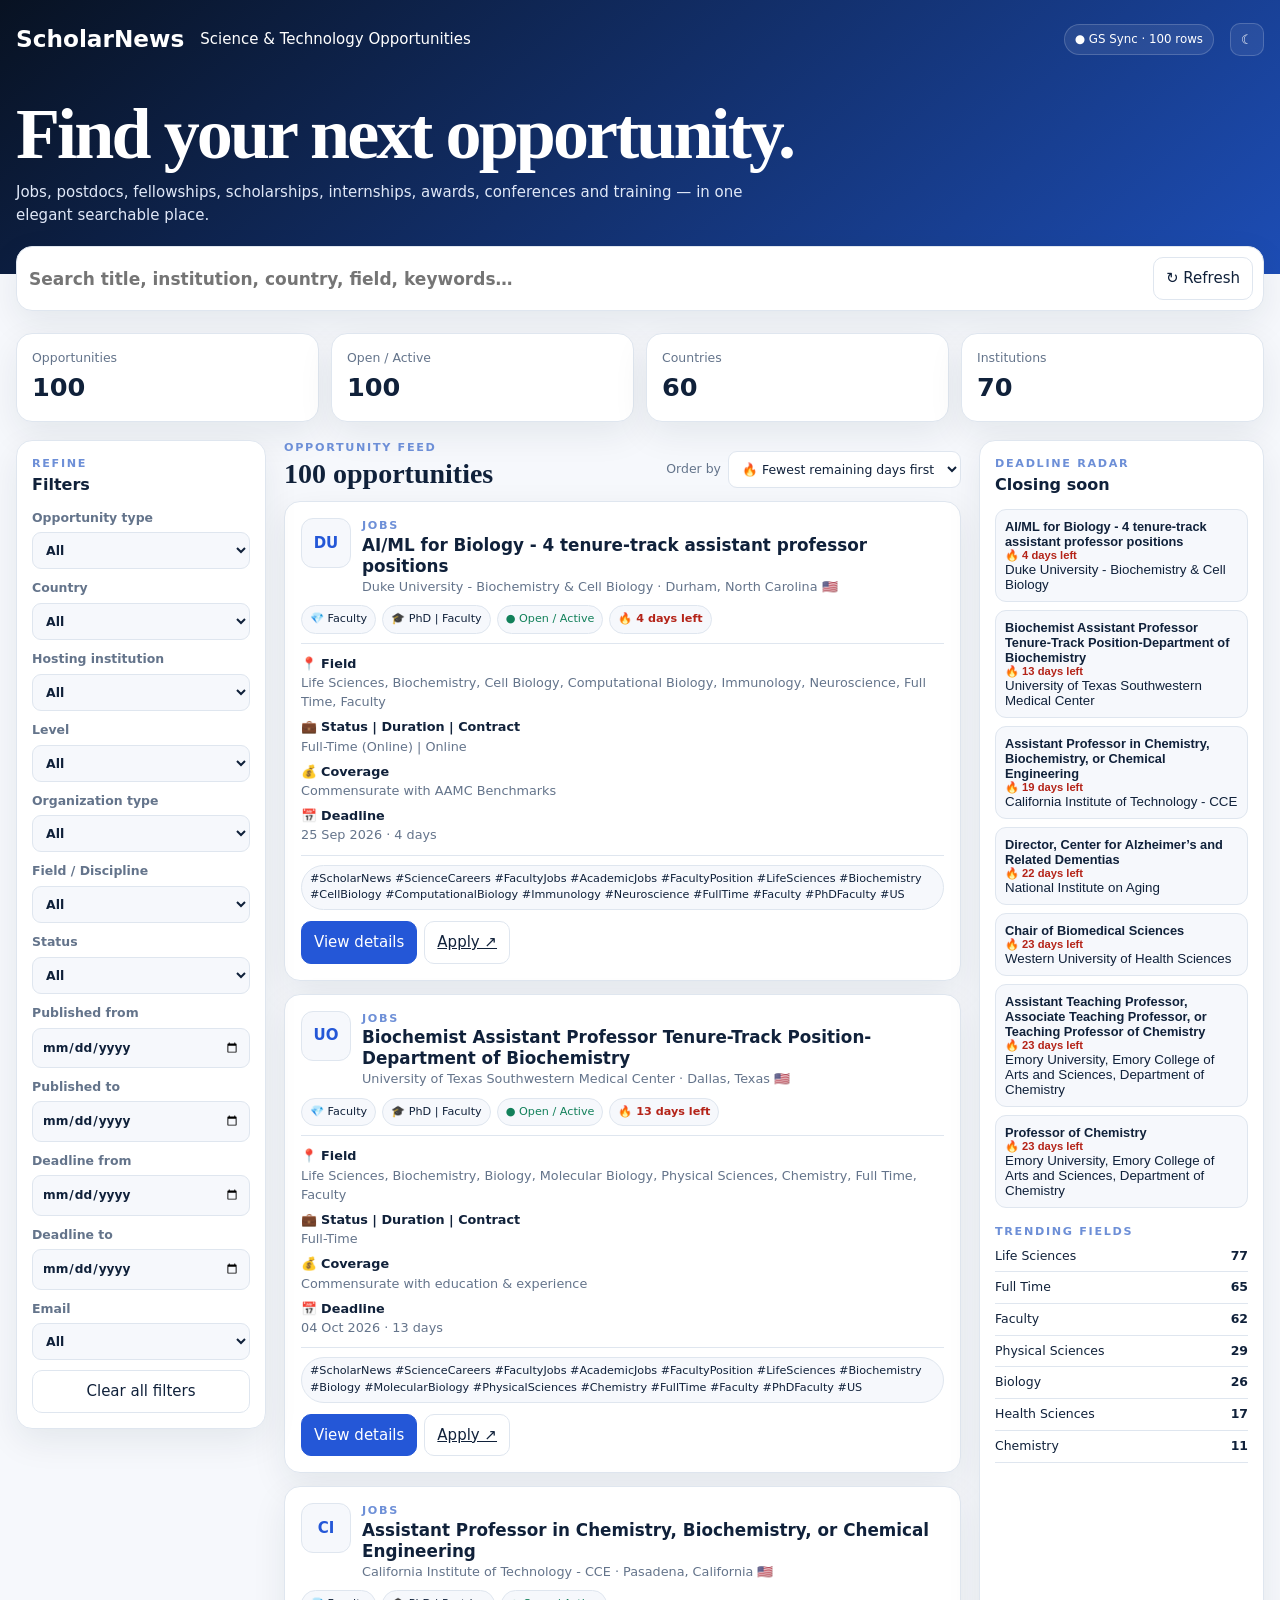
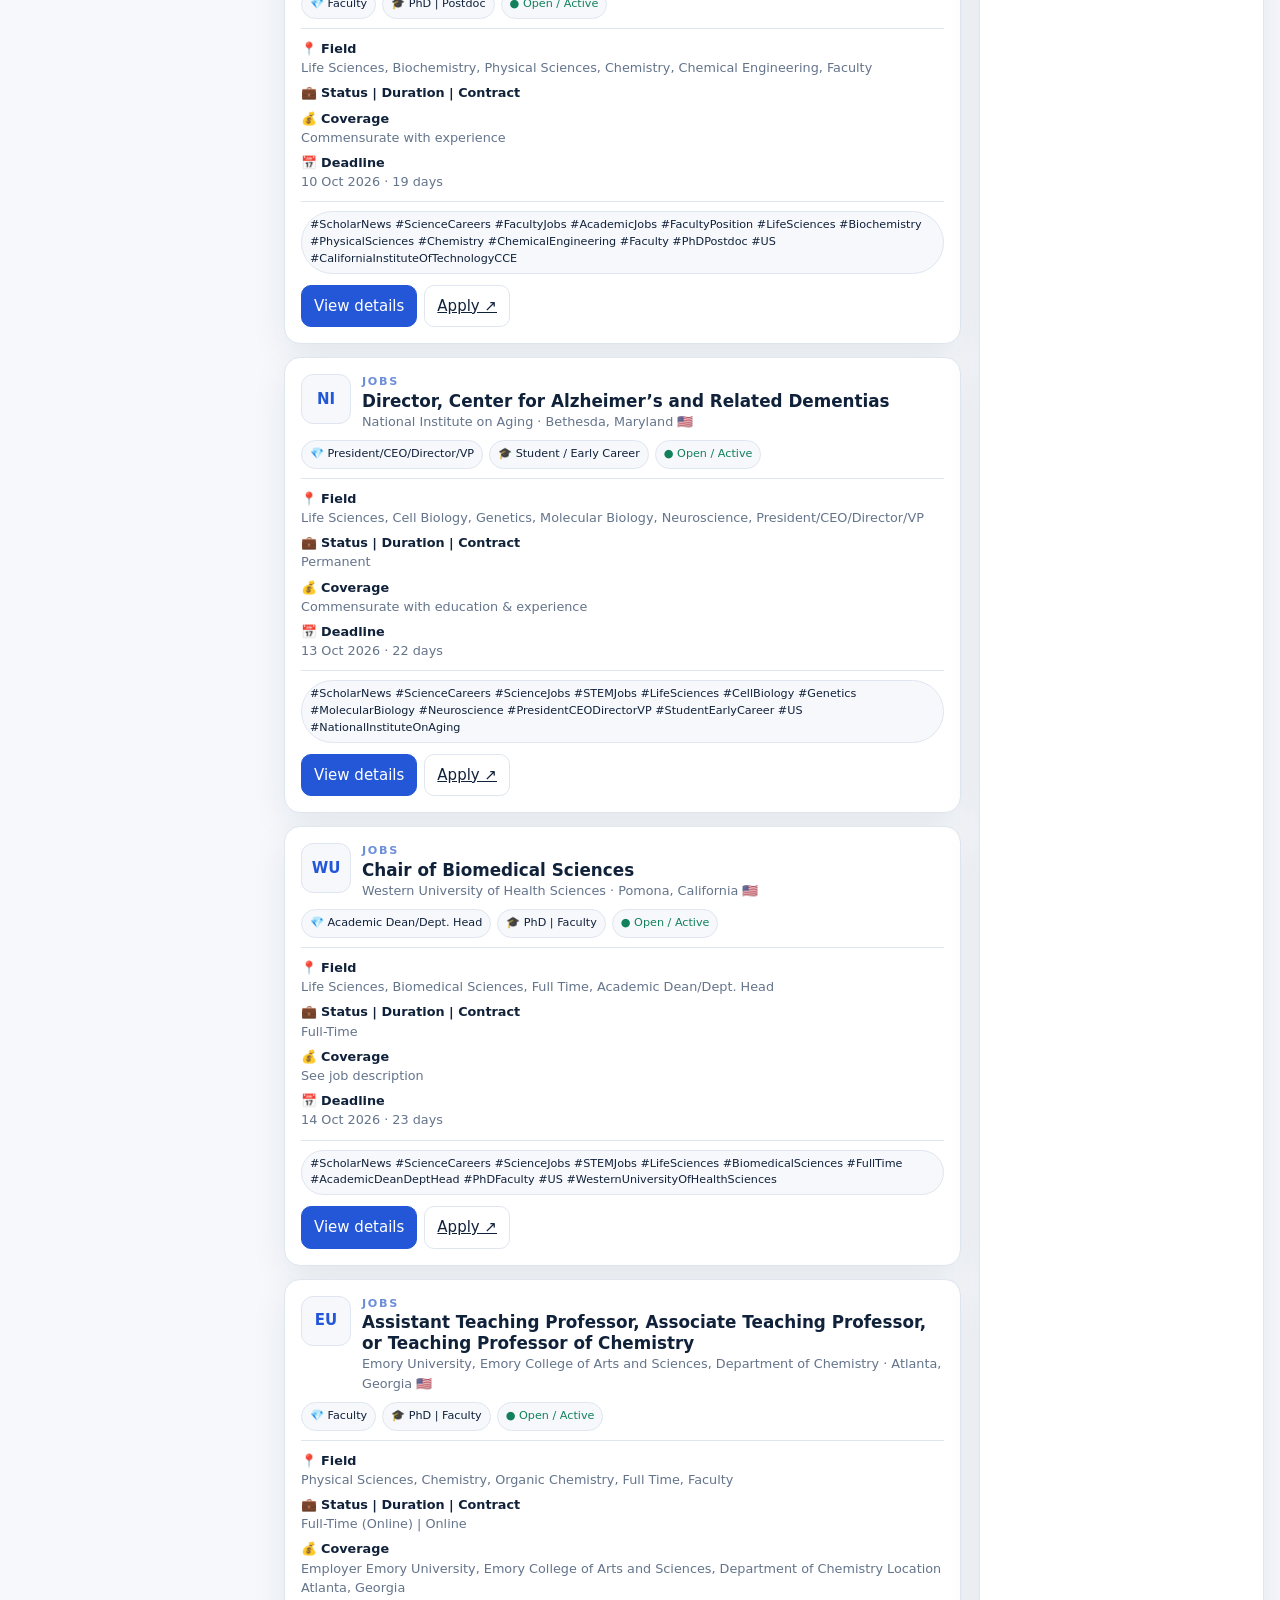
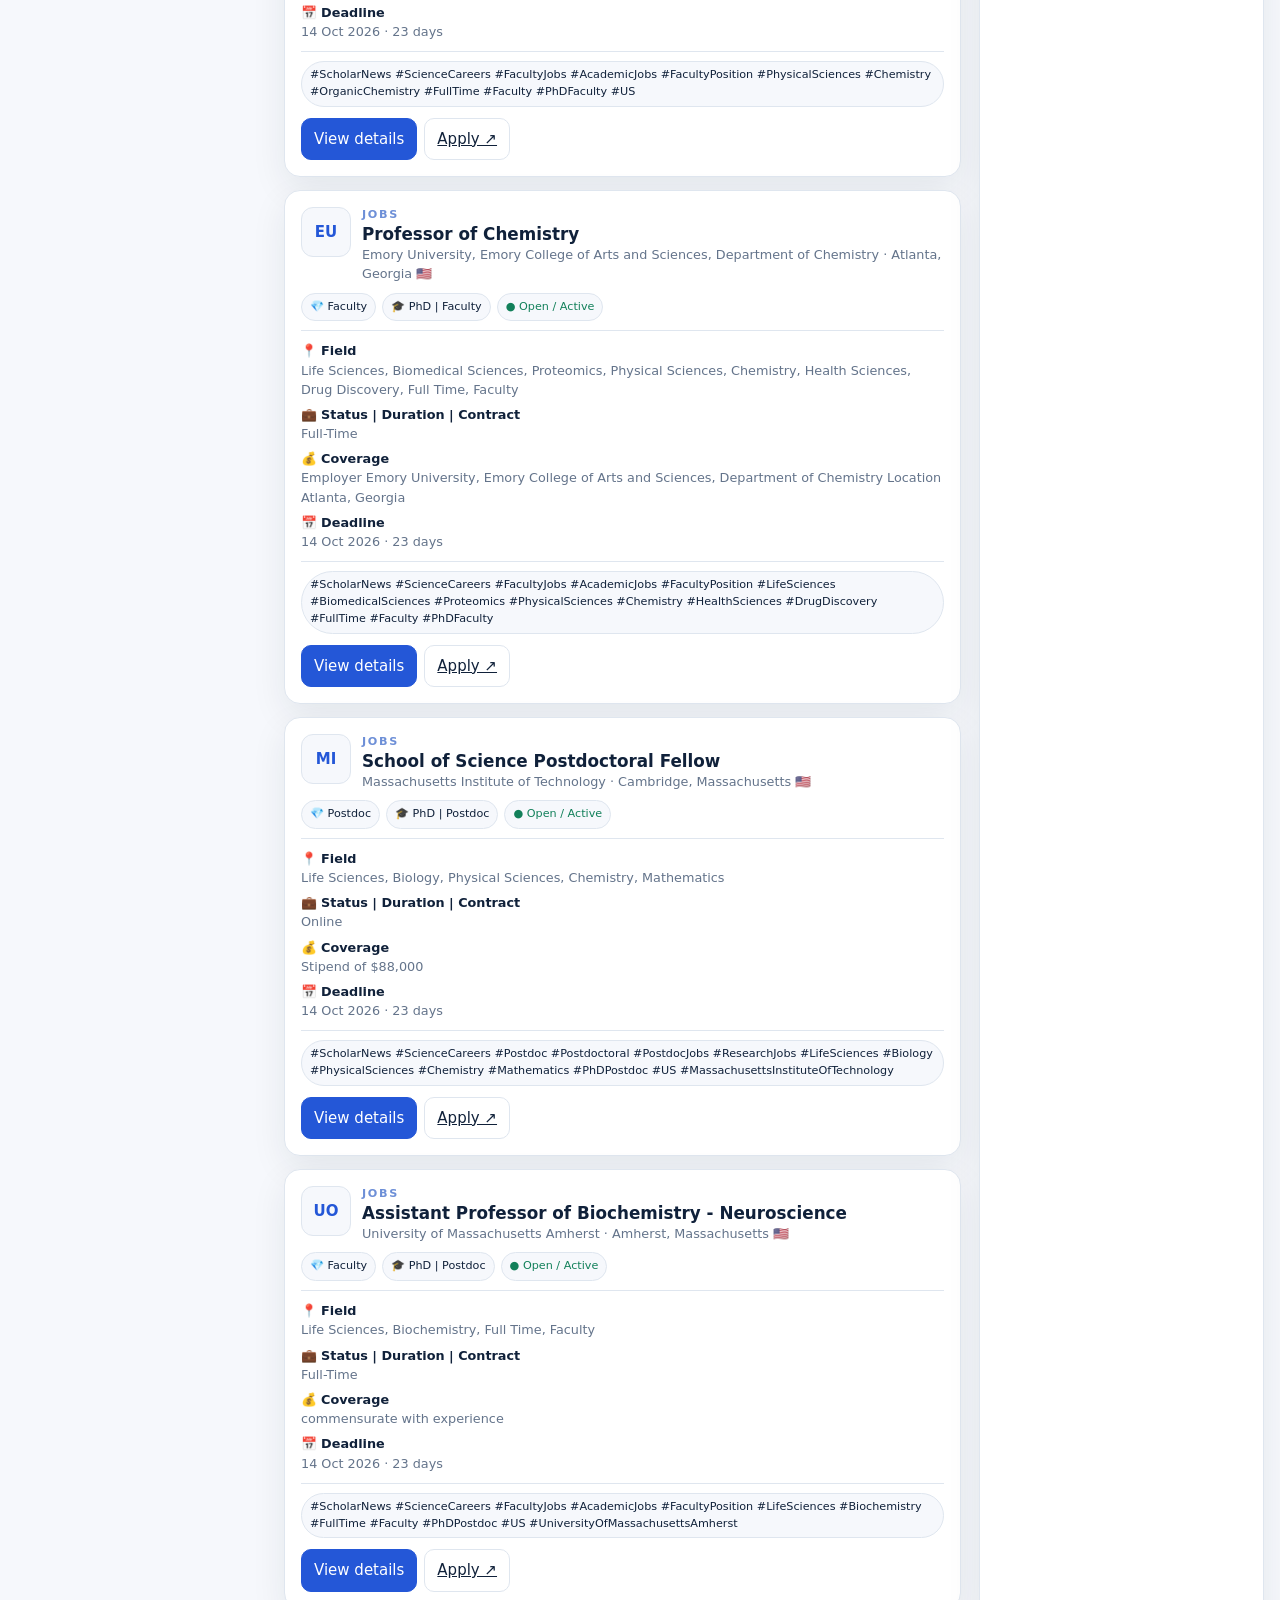
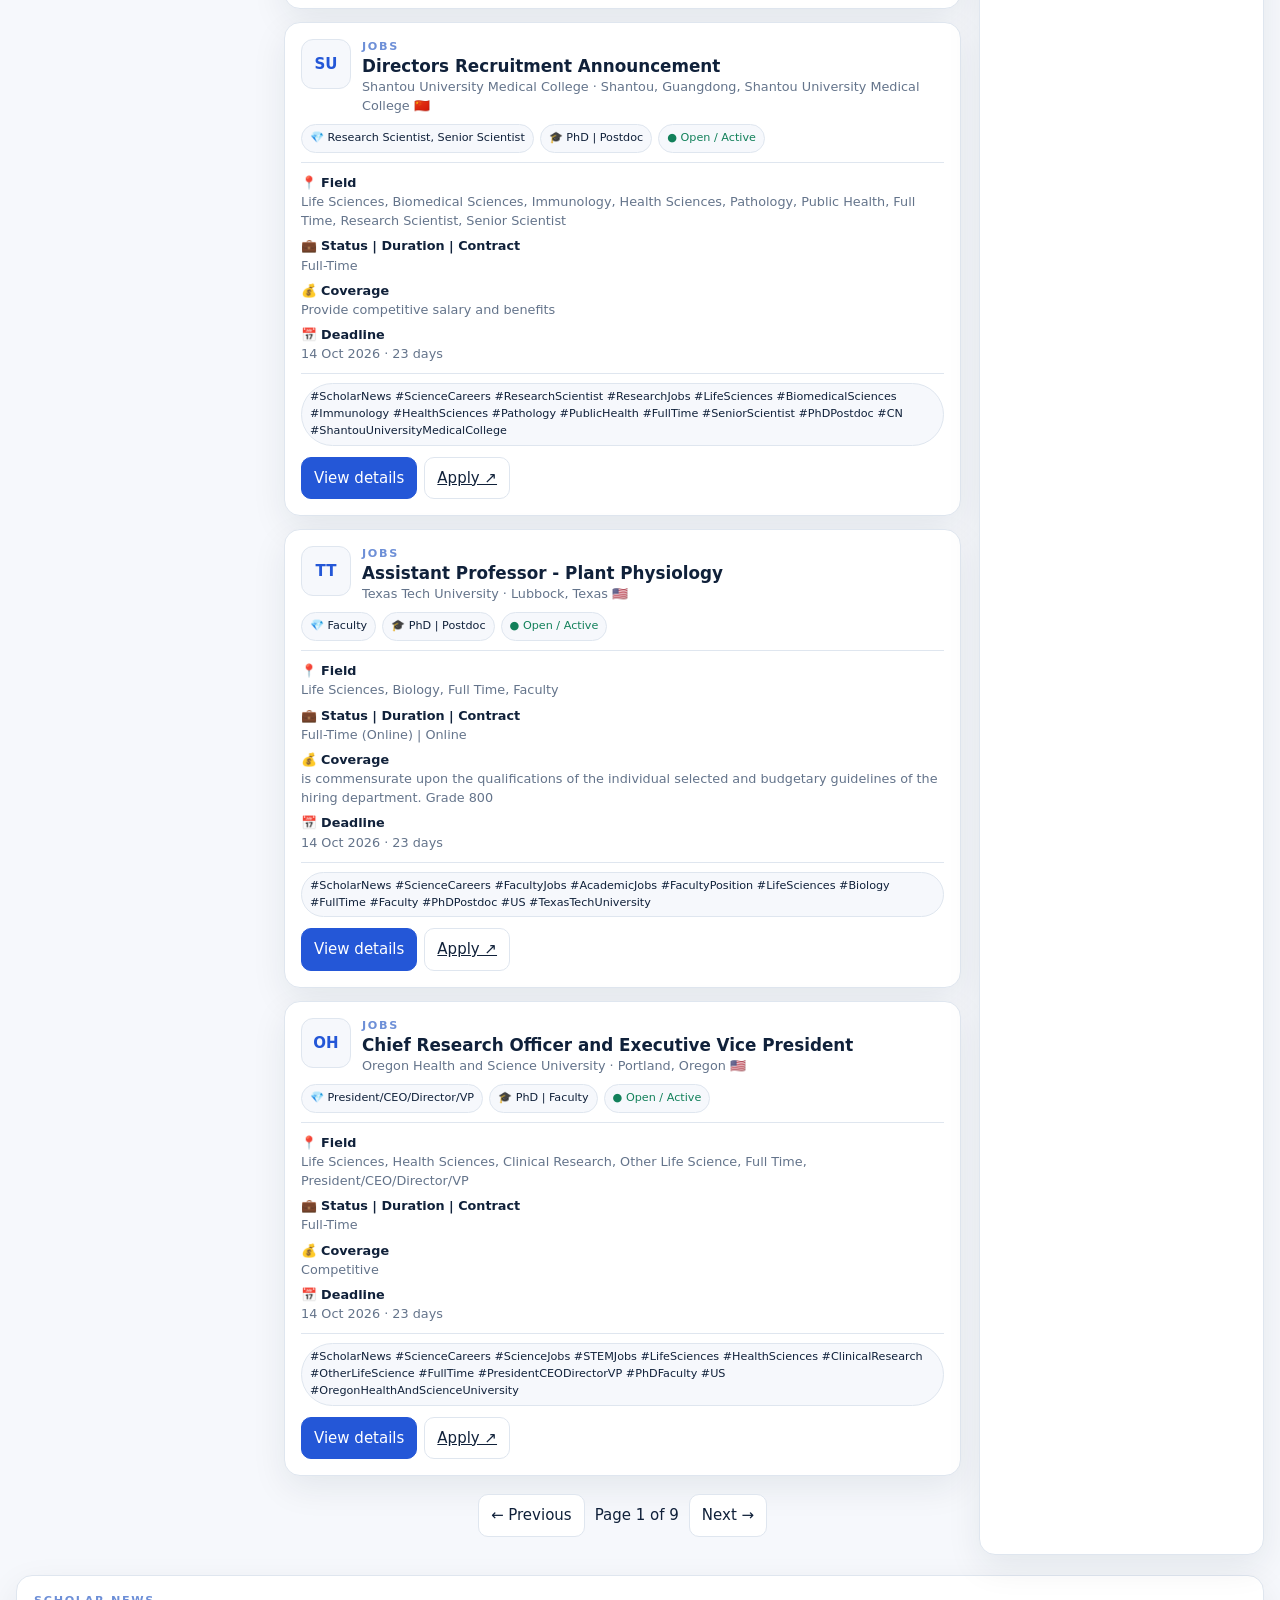
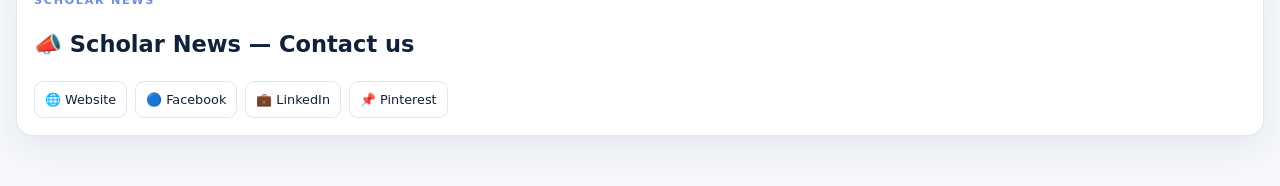
==== index.html @ 994fabf8 "Fix status option text and close button ID" ====
<!doctype html>
<html lang="en"><head>
<meta charset="utf-8"><meta name="viewport" content="width=device-width,initial-scale=1">
<title>ScholarNews — Academic Opportunities</title>
<meta name="description" content="ScholarNews academic, science and technology opportunities"><meta name="scholarnews-build" content="2026-09-21-data-sync">
<style>
:root{--bg:#f6f8fc;--card:#fff;--ink:#10213a;--muted:#64748b;--line:#dfe6ef;--blue:#2457d7;--blue2:#edf2ff;--green:#12805a;--red:#b42318;--shadow:0 12px 35px rgba(18,33,56,.08)}
[data-theme=dark]{--bg:#091221;--card:#101b2e;--ink:#f4f7fb;--muted:#aebbd0;--line:#2a3b54;--blue:#8fb0ff;--blue2:#172743;--green:#55d2a0;--red:#ff9f94;--shadow:0 12px 35px rgba(0,0,0,.22)}
*{box-sizing:border-box}body{margin:0;background:var(--bg);color:var(--ink);font:15px/1.5 system-ui,-apple-system,Segoe UI,sans-serif}.shell{width:min(1400px,calc(100% - 32px));margin:auto}.hero{background:linear-gradient(140deg,#081222,#1d4db5);color:#fff;padding:22px 0 48px}.top{display:flex;align-items:center;gap:16px}.brand{font-size:1.45rem;font-weight:800;color:#fff;text-decoration:none}.source{margin-left:auto;font-size:.74rem;padding:6px 10px;border-radius:999px;background:#ffffff14;border:1px solid #ffffff2e}.theme{background:#ffffff12;color:#fff;border:1px solid #ffffff2e;border-radius:10px;padding:8px 10px;cursor:pointer}.hero h1{font:700 clamp(38px,6vw,72px)/.98 Georgia,serif;margin:42px 0 12px;letter-spacing:-.04em}.hero p{max-width:780px;color:#e0e8f8;margin:0}.search-wrap{margin-top:-28px}.search{background:var(--card);border:1px solid var(--line);border-radius:16px;box-shadow:var(--shadow);padding:10px;display:flex;gap:10px}.search input{flex:1;border:0;outline:0;background:transparent;color:var(--ink);font:600 17px system-ui}.btn,select,input[type=date]{font:inherit}.btn{background:var(--card);color:var(--ink);border:1px solid var(--line);border-radius:10px;padding:9px 12px;cursor:pointer}.primary{background:var(--blue);border-color:var(--blue);color:#fff}.main{padding:22px 0 50px}.stats{display:grid;grid-template-columns:repeat(4,1fr);gap:12px;margin-bottom:18px}.stat,.panel,.card,.radar,.social{background:var(--card);border:1px solid var(--line);border-radius:16px;box-shadow:var(--shadow)}.stat{padding:15px}.stat span{display:block;color:var(--muted);font-size:.78rem}.stat b{font-size:1.6rem}.layout{display:grid;grid-template-columns:250px minmax(0,1fr) 285px;gap:18px}.filters,.radar{padding:15px}.filters{align-self:start;position:sticky;top:12px}.filters h2,.radar h2{margin:0 0 12px;font-size:1rem}.filter{margin:10px 0}.filter label{display:flex;flex-direction:column;gap:5px;color:var(--muted);font-size:.78rem;font-weight:600}.filter select,.filter input{width:100%;max-width:100%;padding:9px;border:1px solid var(--line);border-radius:9px;background:var(--bg);color:var(--ink);min-width:0}.filter input[type=date]{font-size:.76rem}.content-head{display:flex;justify-content:space-between;align-items:end;gap:12px;margin-bottom:13px}.eyebrow{font-size:.7rem;letter-spacing:.15em;font-weight:700;color:#6d8fd7}.content-head h2{margin:2px 0 0;font:700 28px/1.05 Georgia,serif}.sort{display:flex;gap:7px;align-items:center;color:var(--muted);font-size:.78rem}.sort select{padding:9px;border:1px solid var(--line);border-radius:9px;background:var(--card);color:var(--ink)}.grid{display:grid;gap:13px}.card{padding:16px;cursor:pointer}.card:focus-within,.card:hover{outline:2px solid var(--blue2)}.head{display:flex;gap:11px}.logo{width:50px;height:50px;flex:0 0 50px;border-radius:12px;border:1px solid var(--line);background:var(--bg);display:grid;place-items:center;color:var(--blue);font-weight:800;overflow:hidden}.logo img{width:100%;height:100%;object-fit:contain}.card h3{margin:0;font-size:1.05rem;line-height:1.25}.sub{color:var(--muted);font-size:.8rem}.badges,.tags{display:flex;gap:6px;flex-wrap:wrap;margin:9px 0}.badge,.tag{padding:5px 8px;border-radius:999px;background:var(--bg);border:1px solid var(--line);font-size:.7rem}.open{color:var(--green)}.closed{color:var(--red)}.urgent{color:var(--red);font-weight:800}.meta{display:grid;gap:6px;border-top:1px solid var(--line);border-bottom:1px solid var(--line);padding:10px 0;color:var(--muted);font-size:.8rem}.meta b{color:var(--ink)}.actions{display:flex;gap:7px;flex-wrap:wrap;margin-top:11px}.radar-item{display:block;width:100%;text-align:left;background:var(--bg);color:var(--ink);border:1px solid var(--line);border-radius:11px;padding:9px;cursor:pointer;margin-top:8px}.radar-item strong{display:block;font-size:.8rem}.radar-days{display:block;color:var(--red);font-weight:800;font-size:.7rem}.trend{margin-top:16px}.trend-row{display:flex;justify-content:space-between;padding:6px 0;border-bottom:1px solid var(--line);font-size:.78rem}.empty{text-align:center;padding:45px;color:var(--muted)}.pager{display:flex;justify-content:center;align-items:center;gap:10px;margin:18px 0}.social{padding:17px;margin-top:20px}.snapshot{margin:0 0 20px;padding:17px;background:var(--card);border:1px solid var(--line);border-radius:16px;box-shadow:var(--shadow)}.snapshot h2{margin:4px 0 4px;font:700 28px/1.05 Georgia,serif}.snapshot-note{margin:0 0 14px;color:var(--muted);font-size:.82rem}.snapshot-grid{display:grid;grid-template-columns:repeat(2,minmax(0,1fr));gap:12px}.snapshot-card{padding:14px;border:1px solid var(--line);border-radius:12px;background:var(--bg)}.snapshot-card h3{margin:4px 0 5px;font-size:1rem;line-height:1.25}.snapshot-kicker{font-size:.65rem;letter-spacing:.12em;font-weight:800;color:var(--blue)}.snapshot-sub{margin:0 0 8px;color:var(--muted);font-size:.78rem}.snapshot-meta{display:flex;gap:8px;flex-wrap:wrap;font-size:.74rem;color:var(--muted)}.snapshot-card a{display:inline-block;margin-top:10px;color:var(--blue);font-weight:700;text-decoration:none}@media(max-width:700px){.snapshot-grid{grid-template-columns:1fr}}.links{display:flex;gap:8px;flex-wrap:wrap}.links a{padding:8px 10px;border:1px solid var(--line);border-radius:9px;text-decoration:none;color:var(--ink);font-size:.8rem}.hidden{display:none!important}.detail{margin-bottom:16px;padding:17px}.detail-top{display:flex;justify-content:space-between;gap:10px}.detail-grid{display:grid;grid-template-columns:1fr 1fr;gap:9px;margin-top:12px}.detail-item{padding:10px;background:var(--bg);border-radius:10px;overflow-wrap:anywhere}.detail-item small{display:block;color:var(--muted);margin-bottom:3px}.toast{position:fixed;right:16px;bottom:16px;background:var(--ink);color:var(--bg);padding:9px 12px;border-radius:9px}.error{color:var(--red)}
@media(max-width:1160px){.layout{grid-template-columns:230px minmax(0,1fr)}.radar{grid-column:1/-1;position:static}.grid{grid-template-columns:repeat(2,minmax(0,1fr))}.stats{grid-template-columns:repeat(2,1fr)}}@media(max-width:820px){.layout{grid-template-columns:1fr}.filters{position:static}.grid{grid-template-columns:1fr}.nav{display:none}.detail-grid{grid-template-columns:1fr}}@media(max-width:560px){.shell{width:calc(100% - 20px)}.stats{grid-template-columns:1fr}.search{flex-direction:column}.content-head{flex-direction:column;align-items:stretch}.filter input[type=date]{font-size:.85rem}.radar{grid-template-columns:1fr}}
</style></head>
<body>
<header class="hero"><div class="shell">
<div class="top"><a class="brand" href="./">ScholarNews</a><span>Science &amp; Technology Opportunities</span><span id="sourceStatus" class="source">● ScholarNews build 2026-09-21</span><button id="theme" class="theme" type="button">☾</button></div>
<h1>Find your next opportunity.</h1><p>Jobs, postdocs, fellowships, scholarships, internships, awards, conferences and training — in one elegant searchable place.</p>
</div></header>
<div class="shell search-wrap"><div class="search"><input id="q" placeholder="Search title, institution, country, field, keywords…"><button id="refresh" class="btn" type="button">↻ Refresh</button></div></div>
<main class="shell main">
<section class="stats"><div class="stat"><span>Opportunities</span><b id="total">0</b></div><div class="stat"><span>Open / Active</span><b id="open">0</b></div><div class="stat"><span>Countries</span><b id="countries">0</b></div><div class="stat"><span>Institutions</span><b id="institutions">0</b></div></section>
<div class="layout">
<aside class="panel filters"><div class="eyebrow">REFINE</div><h2>Filters</h2>
<div class="filter"><label>Opportunity type<select id="type"><option value="">All</option></select></label></div>
<div class="filter"><label>Country<select id="country"><option value="">All</option></select></label></div>
<div class="filter"><label>Hosting institution<select id="inst"><option value="">All</option></select></label></div>
<div class="filter"><label>Level<select id="level"><option value="">All</option></select></label></div>
<div class="filter"><label>Organization type<select id="org"><option value="">All</option></select></label></div>
<div class="filter"><label>Field / Discipline<select id="field"><option value="">All</option></select></label></div>
<div class="filter"><label>Status<select id="status"><option value="">All</option><option value="open">Open / Active</option><option value="closed">Closed</option></select></label></div>
<div class="filter"><label>Published from<input id="pf" type="date"></label></div>
<div class="filter"><label>Published to<input id="pt" type="date"></label></div>
<div class="filter"><label>Deadline from<input id="df" type="date"></label></div>
<div class="filter"><label>Deadline to<input id="dt" type="date"></label></div>
<div class="filter"><label>Email<select id="email"><option value="">All</option><option value="yes">With email</option><option value="no">Without email</option></select></label></div>
<button id="clear" class="btn" type="button" style="width:100%">Clear all filters</button>
</aside>
<section class="content">
<section id="staticSnapshot" class="snapshot"><div class="eyebrow">LIVE GITHUB SNAPSHOT</div><h2>Current opportunities</h2><p class="snapshot-note">100 opportunities synchronized from the Google Sheet. This section is available even when JavaScript is unavailable.</p><div class="snapshot-grid"><article class="snapshot-card"><div class="snapshot-kicker">ScholarNews Opportunity</div><h3>Media and Glass Technician - Generative Biology Institute</h3><p class="snapshot-sub">Ellison Institute of Technology · Oxford, Oxfordshire 🇬🇧</p><div class="snapshot-meta"><span>📍 Life Sciences, Biology</span><span>📅 2026-10-19</span><span>⌛ 28 Days</span></div><a href="https://jobs.sciencecareers.org/job/680258/media-and-glass-technician-generative-biology-institute/" target="_blank" rel="noopener">Open opportunity ↗</a></article><article class="snapshot-card"><div class="snapshot-kicker">ScholarNews Opportunity</div><h3>Senior Software Engineer</h3><p class="snapshot-sub">Ellison Institute of Technology · Oxford, Oxfordshire 🇬🇧</p><div class="snapshot-meta"><span>📍 Life Sciences, Computational Biology</span><span>📅 2026-10-19</span><span>⌛ 28 Days</span></div><a href="https://jobs.sciencecareers.org/job/680259/senior-software-engineer/" target="_blank" rel="noopener">Open opportunity ↗</a></article><article class="snapshot-card"><div class="snapshot-kicker">ScholarNews Opportunity</div><h3>Team Coordinator - 12-month Fixed Term Contract</h3><p class="snapshot-sub">Ellison Institute of Technology · Oxford, Oxfordshire 🇬🇧</p><div class="snapshot-meta"><span>📍 Life Sciences</span><span>📅 2026-10-19</span><span>⌛ 28 Days</span></div><a href="https://jobs.sciencecareers.org/job/680260/team-coordinator-12-month-fixed-term-contract/" target="_blank" rel="noopener">Open opportunity ↗</a></article><article class="snapshot-card"><div class="snapshot-kicker">ScholarNews Opportunity</div><h3>Assistant Professor of Biology</h3><p class="snapshot-sub">Whitman College · Walla Walla, Washington State 🇺🇸</p><div class="snapshot-meta"><span>📍 Life Sciences, Biology, Full Time, Faculty</span><span>📅 2026-10-17</span><span>⌛ 26 Days</span></div><a href="https://jobs.sciencecareers.org/job/680215/assistant-professor-of-biology-/" target="_blank" rel="noopener">Open opportunity ↗</a></article><article class="snapshot-card"><div class="snapshot-kicker">ScholarNews Opportunity</div><h3>F&amp;B Manager</h3><p class="snapshot-sub">Ellison Institute of Technology · Oxford, Oxfordshire 🇬🇧</p><div class="snapshot-meta"><span>📍 Life Sciences, Manager</span><span>📅 2026-10-18</span><span>⌛ 27 Days</span></div><a href="https://jobs.sciencecareers.org/job/680238/f-and-b-manager/" target="_blank" rel="noopener">Open opportunity ↗</a></article><article class="snapshot-card"><div class="snapshot-kicker">ScholarNews Opportunity</div><h3>Senior Scientist, Automated Diagnostic Systems - Pathogen</h3><p class="snapshot-sub">Ellison Institute of Technology · Oxford, Oxfordshire 🇬🇧</p><div class="snapshot-meta"><span>📍 Life Sciences, Genomics, Research Scientist</span><span>📅 2026-10-18</span><span>⌛ 27 Days</span></div><a href="https://jobs.sciencecareers.org/job/680239/senior-scientist-automated-diagnostic-systems-pathogen/" target="_blank" rel="noopener">Open opportunity ↗</a></article><article class="snapshot-card"><div class="snapshot-kicker">ScholarNews Opportunity</div><h3>Associate/Assistant Professor of Microbiome</h3><p class="snapshot-sub">Lee Kong Chian School of Medicine · Singapore (SG) 🇸🇬</p><div class="snapshot-meta"><span>📍 Life Sciences, Microbiology, Full Time, Faculty, Group Leader/Principal Investigator</span><span>📅 2026-10-18</span><span>⌛ 27 Days</span></div><a href="https://jobs.sciencecareers.org/job/680240/associate-assistant-professor-of-microbiome/" target="_blank" rel="noopener">Open opportunity ↗</a></article><article class="snapshot-card"><div class="snapshot-kicker">ScholarNews Opportunity</div><h3>Assistant Professor, Biochemistry and Cell Biology, Aging/Infectious Disease (Tenure-Track)</h3><p class="snapshot-sub">SUNY, Stony Brook University · Stony Brook, New York 🇺🇸</p><div class="snapshot-meta"><span>📍 Life Sciences, Biochemistry, Full Time, Faculty</span><span>📅 2026-10-18</span><span>⌛ 27 Days</span></div><a href="https://jobs.sciencecareers.org/job/680248/assistant-professor-biochemistry-and-cell-biology-aging-infectious-disease-tenure-track-/" target="_blank" rel="noopener">Open opportunity ↗</a></article><article class="snapshot-card"><div class="snapshot-kicker">ScholarNews Opportunity</div><h3>Assistant Professor, Tenure Track - Children&#39;s Hospital of Philadelphia Cardiovascular Institute</h3><p class="snapshot-sub">University of Pennsylvania · Philadelphia, Pennsylvania 🇺🇸</p><div class="snapshot-meta"><span>📍 Health Sciences, Cardiovascular, Full Time, Faculty</span><span>📅 2026-10-18</span><span>⌛ 27 Days</span></div><a href="https://jobs.sciencecareers.org/job/680243/assistant-professor-tenure-track-children-s-hospital-of-philadelphia-cardiovascular-institute/" target="_blank" rel="noopener">Open opportunity ↗</a></article><article class="snapshot-card"><div class="snapshot-kicker">ScholarNews Opportunity</div><h3>Faculty, Biomedical Sciences - Physiology</h3><p class="snapshot-sub">Mercer University · Columbus, Georgia 🇺🇸</p><div class="snapshot-meta"><span>📍 Life Sciences, Biomedical Sciences, Full Time, Faculty</span><span>📅 2026-10-18</span><span>⌛ 27 Days</span></div><a href="https://jobs.sciencecareers.org/job/680244/faculty-biomedical-sciences-physiology/" target="_blank" rel="noopener">Open opportunity ↗</a></article><article class="snapshot-card"><div class="snapshot-kicker">ScholarNews Opportunity</div><h3>Faculty, Biomedical Sciences - Microbiology /Immunology</h3><p class="snapshot-sub">Mercer University · Macon, Georgia 🇺🇸</p><div class="snapshot-meta"><span>📍 Life Sciences, Microbiology, Full Time, Faculty</span><span>📅 2026-10-18</span><span>⌛ 27 Days</span></div><a href="https://jobs.sciencecareers.org/job/680245/faculty-biomedical-sciences-microbiology-immunology/" target="_blank" rel="noopener">Open opportunity ↗</a></article><article class="snapshot-card"><div class="snapshot-kicker">ScholarNews Opportunity</div><h3>Faculty, Biomedical Sciences - Immunology</h3><p class="snapshot-sub">Mercer University · Macon, Georgia 🇺🇸</p><div class="snapshot-meta"><span>📍 Life Sciences, Immunology, Full Time, Faculty</span><span>📅 2026-10-18</span><span>⌛ 27 Days</span></div><a href="https://jobs.sciencecareers.org/job/680246/faculty-biomedical-sciences-immunology/" target="_blank" rel="noopener">Open opportunity ↗</a></article></div></section><section id="detail" class="panel detail hidden"><div class="detail-top"><div><div class="eyebrow">OPPORTUNITY DETAILS</div><h2 id="detailTitle">—</h2><p id="detailSub" class="sub"></p></div><button id="detailClose" class="btn" type="button">Close</button></div><div id="detailBody"></div></section>
<div class="content-head"><div><div class="eyebrow">OPPORTUNITY FEED</div><h2><span id="count">0</span> opportunities</h2></div><div class="sort">Order by<select id="sort"><option value="remaining">🔥 Fewest remaining days first</option><option value="deadline">📅 Soonest deadline first</option><option value="published">🆕 Newest published</option><option value="title">A–Z</option></select></div></div>
<section id="grid" class="grid"></section><div id="empty" class="empty hidden">No opportunities match these filters.</div><div class="pager"><button id="prev" class="btn" type="button">← Previous</button><span id="pages">Page 1 of 1</span><button id="next" class="btn" type="button">Next →</button></div>
</section>
<aside class="radar panel"><div class="eyebrow">DEADLINE RADAR</div><h2>Closing soon</h2><div id="radarList"></div><div class="trend"><div class="eyebrow">TRENDING FIELDS</div><div id="trendList"></div></div></aside>
</div>
<section class="social"><div class="eyebrow">SCHOLAR NEWS</div><h2>📣 Scholar News — Contact us</h2><div class="links"><a href="https://scholarnews.github.io/" target="_blank">🌐 Website</a><a href="http://web.facebook.com/ScholarNewsSN" target="_blank">🔵 Facebook</a><a href="http://linkedin.com/in/scholarnews" target="_blank">💼 LinkedIn</a><a href="https://www.pinterest.com/scholar_news" target="_blank">📌 Pinterest</a></div></section>
</main>
<script>
const FALLBACK_DATA=[{"job_id":"680258","title":"Media and Glass Technician - Generative Biology Institute","source_url":"https://jobs.sciencecareers.org/job/680258/media-and-glass-technician-generative-biology-institute/","application_url":"https://jobs.sciencecareers.org/job/680258/media-and-glass-technician-generative-biology-institute/","opportunity_type":"Science & Technology Job","type_display":"Science & Technology Job","job_type":"","level":"","discipline":"Life Sciences, Biology","position_type":"","work_mode":"On Site","duration":"","contract":"","coverage":"Competitive salary","hosting_institution":"Ellison Institute of Technology","funding_organization":"","organization_type":"Academia","location":"Oxford, Oxfordshire","country_code":"GB","flag_emoji":"🇬🇧","eligibility":"","closing_date":"2026-10-19","remaining":"28 Days","published_date":"2026-09-19","emails":"","hook_1":"🚨 Science & Technology Job opportunity: Media and Glass Technician - Generative Biology Institute at Ellison Institute of Technology in Oxford, Oxfordshire. Life Sciences, Biology researchers, take a look!","hook_2":"🎓 Calling qualified researchers: Media and Glass Technician - Generative Biology Institute — Ellison Institute of Technology is accepting applications — deadline 2026-10-19.","hook_3":"⏳ 28 Days remaining — Media and Glass Technician - Generative Biology Institute could be the opportunity you have been waiting for. Save this post and check the eligibility before the deadline!","viral_keywords":"Science & Technology Job, Life Sciences, Biology, Media and Glass Technician - Generative Biology Institute, Ellison Institute of Technology, Oxford, Oxfordshire, Science Careers, Scholar News, research opportunity, STEM opportunity, career opportunity, deadline 2026-10-19","viral_hashtags":"#ScholarNews #ScienceCareers #ScienceJobs #STEMJobs #LifeSciences #Biology #GB #EllisonInstituteOfTechnology","employer":"Ellison Institute of Technology","salary":"Competitive salary","closing_date_source":"visible Closing date","remaining_days":"28","discipline_count":"2","sciencecareers_logo_url":"https://asset-relay.madgexjb.com/science-careers-1Jb67CCN/images/logo.svg","hosting_logo_url":"https://jobs.sciencecareers.org/_/jobseekers-frontend/image/79e0cc08-538c-434c-ad3b-84682d8a643f","description":"<b>Description</b><br /><br />At the Ellison Institute of Technology (EIT), we're on a mission to translate scientific discovery into real world impact. We bring together visionary scientists, technologists, engineers, researchers, educators and innovators to tackle humanity's greatest challenges in four transformative areas:<br /><br /><ul><li>Health, Medical Science &amp; Generative Biology</li><li>Food Security &amp; Sustainable Agriculture</li><li>Climate Change &amp; Managing CO2 </li><li>Artificial Intelligence &amp; Robotics</li></ul><br /><br />This is ambitious work - work that demands curiosity, courage, and a relentless drive to make a difference. At EIT, you'll join a community built on excellence, innovation, tenacity, trust, and collaboration, where bold ideas become real-world breakthroughs. Together, we push boundaries, embrace complexity, and create solutions to scale ideas from lab to society. Explore more at www.eit.org .<br /><br /><strong>Welcome to the Generative Biology Institute:</strong><br /><br />Led by Founding Director Jason Chin, the Generative Biology Institute (GBI) at the Ellison Institute of Technology is tackling the key challenges in making biology engineerable and thereby unlocking the unrivalled power of biology for the benefit of humanity.<br /><br />The vision of the GBI is to lay the foundations for engineering biology and unlock its potential for good. To achieve this, we must overcome two key challenges. First, we need the ability to write in the natural language of biology, enabling the rapid and scalable synthesis of entire genomes with precision. Second, we must understand what to write - determining which DNA sequences will generate biological systems that perform the desired functions. Addressing these challenges will allow us to harness the full power of biology to create transformative solutions across health, agriculture, clean energy and more.<br /><br />GBI will have sustained and substantial funding to support the unique scale and ambition of its ground-breaking vision for engineering biology. GBI researchers will also be supported by cutting-edge technology hubs including mass spectrometry, flow cytometry, sequencing, automation, imaging, and bioprocessing. GBI will also have access to substantial compute resources that can be leveraged to further accelerate progress, including scientific compute, bioinformatics, and machine learning. The environment at GBI will allow researchers to undertake ambitious, long-term, collaborative research, and we will actively support the translation of research to commercial applications, where appropriate.<br /><br />The Generative Biology Institute commenced operations in 2025, occupying newly renovated bespoke space in the Oxford Science Park. The team will later move to a purpose-made facility in the Oxford Science Park, currently under construction. Once complete, this state-of-the-art facility will include more than 40,000 m2 of research laboratory and office space. It will house over 30 groups and up to 600 employees at scale, focused on solving the two critical challenges in making biology engineerable and applying the solutions to addressing the global challenges encapsulated in EIT's Humane Endeavors.<br /><br /><strong>Your Role: </strong><br /><br />At EIT, we are seeking an experienced and detail-orientated Media &amp; Glass Technician to provide a critical laboratory support service underpinning high-quality research at the Generative Biology Institute. This role combines media preparation and glassware services, ensuring laboratories are supplied with sterile, reliable, and ready-to-use materials. Working as part of the Media &amp; Glass Team, you will enable researchers to focus on their scientific work by delivering consistent, high-quality laboratory support.<br /><br />Your work will form an essential part of the research infrastructure at the Generative Biology Institute. By preparing high-quality laboratory media, maintaining sterile consumables, and supporting laboratory operations, you will help create an environment where researchers can focus on innovation and discovery. This is an exciting opportunity for someone who is practical, organised, and takes pride in delivering a reliable, high-quality service while continually looking for ways to improve how we work.<br /><br /><strong>Key Responsibilities:</strong><br /><br /><ul><li>Prepare a wide range of laboratory media, buffers, agar plates, and solutions in accordance with approved formulations, Standard Operating Procedures (SOPs), and research requirements. </li><li>Accurately calculate and adjust osmolarity, pH, concentrations, reagent volumes, and dilutions when preparing laboratory media and solutions. </li><li>Ensure all media is prepared using aseptic techniques and appropriate quality standards to minimise the risk of contamination. </li><li>Collect, wash, sterilise, inspect, and redistribute laboratory glassware, plastics, and reusable consumables to support research activities. </li><li>Operate autoclaves, glasswashers, and other laboratory equipment, carrying out routine operational checks, basic troubleshooting, and reporting faults where required. </li><li>Perform routine quality control checks on prepared media and sterilisation processes to ensure consistency and reliability. </li><li>Maintain accurate records of media preparation, sterilisation cycles, equipment checks, and batch information, ensuring full traceability and compliance with laboratory procedures. </li><li>Monitor stock levels of media components, chemicals, cleaning materials, and laboratory consumables, notifying the appropriate person when replenishment is required. </li><li>Carry out regular stock checks and monitor expiry dates to ensure materials remain suitable for laboratory use. </li><li>Respond to laboratory requests in a timely manner, ensuring media, sterile consumables, and glassware are available to support research activities. </li><li>Build positive working relationships with researchers by providing a professional, responsive, and customer-focused service.</li><li>Assist with troubleshooting routine media preparation or equipment issues and escalate more complex problems where appropriate. </li><li>Contribute to the review and continuous improvement of laboratory procedures and working practices. </li><li>Maintain a clean, organised, and safe working environment in accordance with Health &amp; Safety, COSHH, and institutional policies, including the appropriate use of Personal Protective Equipment (PPE). </li><li>Support routine equipment maintenance, validation activities, and service visits as required. </li><li>Assist in the induction and training of new staff or students where appropriate. </li><li>Work collaboratively within the Media &amp; Glass team to provide a reliable, responsive, and high-quality service to researchers.</li></ul><br /><br /><b>Requirements</b><br /><br /><strong>Essential Knowledge, Skills and Experience:</strong><br /><br /><ul><li>A degree in Microbiology, Biology, Biological Sciences, Biochemistry, Biotechnology, Chemistry, or a related scientific discipline (or equivalent relevant experience)</li><li>Experience in media preparation and/or laboratory technical services within research, academic, biotechnology, pharmaceutical, or industrial laboratory environment. </li><li>Strong understanding of microbiological techniques, aseptic working practices, contamination control, and sterilisation principles. </li><li>Ability to prepare a wide range of laboratory media, buffers, solutions, and agar plates from formulations, with a sound understanding of the function of individual media components. </li><li>Ability to accurately calculate and adjust osmolarity, pH, concentrations, reagent volumes, and dilutions when preparing laboratory media and solutions. </li><li>Understanding of quality control principles, including maintaining accurate preparation records, batch documentation, and traceability. </li><li>Experience operating, monitoring, and troubleshooting autoclaves, glasswashers, and other laboratory support equipment. </li><li>Knowledge of equipment validation, routine performance checks, and preventative maintenance. </li><li>Good understanding of Health &amp; Safety legislation, COSHH, biological and chemical safety, waste management, and safe laboratory working practices. </li><li>Excellent organisational skills with the ability to prioritise multiple requests and work effectively in a fast-paced research environment. </li><li>Strong communication and interpersonal skills with a collaborative and service-focused approach. </li><li>Competent IT skills, including Microsoft Office and electronic record-keeping systems. </li><li>Ability to work independently, identify issues proactively, and contribute to the continuous improvement of laboratory support services.</li></ul><br /><br /><b>Benefits</b><br /><br /><strong>Our Benefits:</strong><br /><br /><ul><li>Travel Allowance</li><li>Bonus</li><li>Enhanced holiday. </li><li>Pension </li><li>Life Assurance. </li><li>Income Protection </li><li>Private Medical Insurance as standard for you, your partner and any dependents. Including hospital Cash Plan </li><li>Employee discounts </li><li>Electric car scheme </li><li>Nursery Salary Sacrifice scheme </li><li>Cycle to Work Scheme </li><li>Family Planning </li><li>Neurodiversity support including advise and assessments </li><li>Coaching &amp; Therapy services</li></ul><br /><br />Working Together - What It Involves:<br /><br /><ul><li>You must have the right to work permanently in the UK with a willingness to travel as necessary. </li><li> You will live in, or within easy commuting distance of, Oxford (or be willing to relocate).</li><li>This a fully onsite role.</li><li>During peak periods, some longer hours may be required.</li></ul>","fetch_method":"requests","fetched_at":"2026-09-20T23:00:41.360830+03:00","parsing_quality":"OK","scholar_news_website":"https://scholarnews.github.io/","scholar_news_facebook":"http://web.facebook.com/ScholarNewsSN","scholar_news_linkedin":"http://linkedin.com/in/scholarnews","scholar_news_pinterest":"https://www.pinterest.com/scholar_news","scholar_news_contact_block":"📣 Scholar News — Contact us 🌐 Website: https://scholarnews.github.io/ 🔵 Facebook: http://web.facebook.com/ScholarNewsSN 💼 LinkedIn: http://linkedin.com/in/scholarnews 📌 Pinterest: https://www.pinterest.com/scholar_news"},{"job_id":"680259","title":"Senior Software Engineer","source_url":"https://jobs.sciencecareers.org/job/680259/senior-software-engineer/","application_url":"https://jobs.sciencecareers.org/job/680259/senior-software-engineer/","opportunity_type":"Science & Technology Job","type_display":"Science & Technology Job","job_type":"","level":"","discipline":"Life Sciences, Computational Biology","position_type":"","work_mode":"Hybrid","duration":"","contract":"","coverage":"Competitive salary","hosting_institution":"Ellison Institute of Technology","funding_organization":"","organization_type":"Academia","location":"Oxford, Oxfordshire","country_code":"GB","flag_emoji":"🇬🇧","eligibility":"","closing_date":"2026-10-19","remaining":"28 Days","published_date":"2026-09-19","emails":"","hook_1":"🚨 Science & Technology Job opportunity: Senior Software Engineer at Ellison Institute of Technology in Oxford, Oxfordshire. Life Sciences, Computational Biology researchers, take a look!","hook_2":"🎓 Calling qualified researchers: Senior Software Engineer — Ellison Institute of Technology is accepting applications — deadline 2026-10-19.","hook_3":"⏳ 28 Days remaining — Senior Software Engineer could be the opportunity you have been waiting for. Save this post and check the eligibility before the deadline!","viral_keywords":"Science & Technology Job, Life Sciences, Computational Biology, Senior Software Engineer, Ellison Institute of Technology, Oxford, Oxfordshire, Science Careers, Scholar News, research opportunity, STEM opportunity, career opportunity, deadline 2026-10-19","viral_hashtags":"#ScholarNews #ScienceCareers #ScienceJobs #STEMJobs #LifeSciences #ComputationalBiology #GB #EllisonInstituteOfTechnology","employer":"Ellison Institute of Technology","salary":"Competitive salary","closing_date_source":"visible Closing date","remaining_days":"28","discipline_count":"2","sciencecareers_logo_url":"https://asset-relay.madgexjb.com/science-careers-1Jb67CCN/images/logo.svg","hosting_logo_url":"https://jobs.sciencecareers.org/_/jobseekers-frontend/image/79e0cc08-538c-434c-ad3b-84682d8a643f","description":"<b>Description</b><br /><br /><strong>Join us at EIT:</strong><br /><br />At the Ellison Institute of Technology (EIT), we're on a mission to translate scientific discovery into real world impact. We bring together visionary scientists, technologists, engineers, researchers, educators and innovators to tackle humanity's greatest challenges in four transformative areas:<br /><br /><ul><li>Health, Medical Science &amp; Generative Biology</li><li>Food Security &amp; Sustainable Agriculture</li><li>Climate Change &amp; Managing CO2 </li><li>Artificial Intelligence &amp; Robotics</li></ul><br /><br />This is ambitious work - work that demands curiosity, courage, and a relentless drive to make a difference. At EIT, you'll join a community built on excellence, innovation, tenacity, trust, and collaboration, where bold ideas become real-world breakthroughs. Together, we push boundaries, embrace complexity, and create solutions to scale ideas from lab to society. Explore more at www.eit.org .<br /><br /><strong>Your Role: </strong><br /><br />At EIT we are seeking an experienced Senior Software Engineer to join our SciComp team. In this role you will build robust, scalable software systems that power EIT's scientific initiatives and contribute to the full software lifecycle, ensuring our technology stack is reliable, modular, and built to the highest engineering standards.<br /><br /><strong>Your Responsibilities:</strong><br /><br /><ul><li>Design and build robust services (APIs, CLI tools and software modules) that power scientific applications and products.</li><li>Bridge diverse components, integrating ML inference servers, hardware interfaces, and data pipelines into cohesive systems, while ensuring high availability and low latency.</li><li>Own the full production path-from architectural design and coding to automated testing, benchmarking, deployment, and observability.</li><li>Collaborate effectively within a multi-disciplinary team of Data Engineers, AI Scientists, Software Engineers and Domain Experts.</li><li>Champion software engineering best practices across EIT, such as maintaining high standards of code quality, system security, and transparency.</li></ul><br /><br /><b>Requirements</b><br /><br /><strong>Essential Skills, Qualifications &amp; Experience:</strong><br /><br /><ul><li>MSc or equivalent experience in Computer Science, Software Engineering, or a related technical discipline.</li><li>Extensive experience as a Software Engineer, with required proficiency in Python, including proven success in implementing and deploying robust, scalable distributed systems in production.</li><li>Demonstrated experience designing, managing, and orchestrating complex systems involving scalable data infrastructure, hardware interfaces, and machine learning models. Expertise in defining and exposing functionality via clean, well-documented APIs (e.g., REST, gRPC).</li><li>Proven experience implementing and managing robust CI/CD pipelines and reproducible development workflows.</li><li>Strong collaborator able to clearly communicate system design, architecture decisions, and software engineering practices to multi-disciplinary teams.</li></ul><br /><br /><strong>Desirable Skills, Qualifications &amp; Experience:</strong><br /><br /><ul><li>Experience leveraging Kubernetes for application deployment, and familiarity with distributed computing frameworks (e.g., Ray, Spark), or specialised batch schedulers/resource managers (e.g., Slurm, Volcano, Kueue).</li><li>Demonstrated expertise with specialised serving engines (e.g., vLLM, SGLang) or techniques for deploying models in resource-constrained or high-throughput environments.</li><li>Familiarity with GitOps and CI/CD (e.g., ArgoCD, GitHub Actions).</li><li>Experience managing and deploying production systems across diverse environments, including cloud, on-premises clusters, and edge devices.</li><li>Proven ability to thrive in fast-paced, dynamic R&amp;D settings, demonstrating high autonomy necessary to translate scientific objectives into high-quality software.</li></ul><br /><br /><b>Benefits</b><br /><br /><strong>We offer the following benefits:</strong><br /><br /><ul><li>Competitive salary (dependent on experience) + travel allowance + bonus </li><li>Enhanced holiday. Our annual leave allowance is 25 days plus 8 bank holidays and an additional 3 days between Christmas and New Year. You will also have the opportunity to purchase an additional 5 days annual leave in January and July. </li><li>Pension - Employer contribution 7.5%, minimum employee contribution 5% </li><li>Life Assurance. </li><li>Income Protection </li><li>Private Medical Insurance as standard for you, your partner and any dependents. Including hospital Cash Plan </li><li>Employee discounts </li><li>Electric car scheme </li><li>Nursery Salary Sacrifice scheme </li><li>Cycle to Work Scheme </li><li>Family Planning </li><li>Neurodiversity support including advise and assessments </li><li>Coaching &amp; Therapy services</li></ul><br /><br /><strong>Working Together - What It Involves:</strong><br /><br /><ul><li>You must have the right to work permanently in the UK with a willingness to travel as necessary. In certain cases, we can consider sponsorship, and this will be assessed on a case-by-case basis.</li><li>You will live in, or within easy commuting distance of, Oxford/London(or be willing to relocate).</li><li>The SciComp team work to a hybrid working pattern of 3 days in the office, 2x in our Oxford Office and 1x in our London office. You must be able to commit to this should you be successfully appointed.</li></ul>","fetch_method":"requests","fetched_at":"2026-09-20T23:00:40.281666+03:00","parsing_quality":"OK","scholar_news_website":"https://scholarnews.github.io/","scholar_news_facebook":"http://web.facebook.com/ScholarNewsSN","scholar_news_linkedin":"http://linkedin.com/in/scholarnews","scholar_news_pinterest":"https://www.pinterest.com/scholar_news","scholar_news_contact_block":"📣 Scholar News — Contact us 🌐 Website: https://scholarnews.github.io/ 🔵 Facebook: http://web.facebook.com/ScholarNewsSN 💼 LinkedIn: http://linkedin.com/in/scholarnews 📌 Pinterest: https://www.pinterest.com/scholar_news"},{"job_id":"680260","title":"Team Coordinator - 12-month Fixed Term Contract","source_url":"https://jobs.sciencecareers.org/job/680260/team-coordinator-12-month-fixed-term-contract/","application_url":"https://jobs.sciencecareers.org/job/680260/team-coordinator-12-month-fixed-term-contract/","opportunity_type":"Science & Technology Job","type_display":"Science & Technology Job","job_type":"","level":"Student / Early Career","discipline":"Life Sciences","position_type":"","work_mode":"","duration":"","contract":"Temporary","coverage":"Competitive salary","hosting_institution":"Ellison Institute of Technology","funding_organization":"","organization_type":"Academia","location":"Oxford, Oxfordshire","country_code":"GB","flag_emoji":"🇬🇧","eligibility":"","closing_date":"2026-10-19","remaining":"28 Days","published_date":"2026-09-19","emails":"","hook_1":"🚨 Science & Technology Job opportunity: Team Coordinator - 12-month Fixed Term Contract at Ellison Institute of Technology in Oxford, Oxfordshire. Life Sciences researchers, take a look!","hook_2":"🎓 Calling student / early career: Team Coordinator - 12-month Fixed Term Contract — Ellison Institute of Technology is accepting applications — deadline 2026-10-19.","hook_3":"⏳ 28 Days remaining — Team Coordinator - 12-month Fixed Term Contract could be the opportunity you have been waiting for. Save this post and check the eligibility before the deadline!","viral_keywords":"Science & Technology Job, Student / Early Career, Life Sciences, Team Coordinator - 12-month Fixed Term Contract, Ellison Institute of Technology, Oxford, Oxfordshire, Science Careers, Scholar News, research opportunity, STEM opportunity, career opportunity, deadline 2026-10-19","viral_hashtags":"#ScholarNews #ScienceCareers #ScienceJobs #STEMJobs #LifeSciences #StudentEarlyCareer #GB #EllisonInstituteOfTechnology","employer":"Ellison Institute of Technology","salary":"Competitive salary","closing_date_source":"visible Closing date","remaining_days":"28","discipline_count":"1","sciencecareers_logo_url":"https://asset-relay.madgexjb.com/science-careers-1Jb67CCN/images/logo.svg","hosting_logo_url":"https://jobs.sciencecareers.org/_/jobseekers-frontend/image/79e0cc08-538c-434c-ad3b-84682d8a643f","description":"<b>Description</b><br /><br /><strong>Join us at EIT:</strong><br /><br />At the Ellison Institute of Technology (EIT), we're on a mission to translate scientific discovery into real world impact. We bring together visionary scientists, technologists, engineers, researchers, educators and innovators to tackle humanity's greatest challenges in four transformative areas:<br /><br /><ul><li>Health, Medical Science &amp; Generative Biology</li><li>Food Security &amp; Sustainable Agriculture</li><li>Climate Change &amp; Managing CO2 </li><li>Artificial Intelligence &amp; Robotics</li></ul><br /><br />This is ambitious work - work that demands curiosity, courage, and a relentless drive to make a difference. At EIT, you'll join a community built on excellence, innovation, tenacity, trust, and collaboration, where bold ideas become real-world breakthroughs. Together, we push boundaries, embrace complexity, and create solutions to scale ideas from lab to society. Explore more at www.eit.org .<br /><br /><strong>Your Role: </strong><br /><br />At EIT we are seeking an experienced and detail-orientated Team Coordinator to provide essential administrative and coordination support to ensure smooth day-to-day operations to our Real Estate and Operations team. This role manages daily operational support to colleagues, manages logistics, upholds process consistency and maintains smooth communication throughout.<br /><br /><strong>Your Responsibilities:</strong><br /><br />Carry out day-to-day administrative duties following EIT procedures including but not limited to:<br /><br /><ul><li>Processing expenses and invoices accurately and on time</li><li>Meet and greet visitors, providing professional and friendly service</li><li>Manage diaries, schedule meetings, and coordinate logistics</li><li>Support travel and event organisation, including catering and bookings</li><li>Manage correspondence, agendas, and documentation</li><li>Maintain team records and assist with onboarding and data entry</li><li>Coordinate with internal teams to ensure efficient communication</li></ul><br /><br /><b>Requirements</b><br /><br /><strong>Essential Skills, Qualifications &amp; Experience:</strong><br /><br /><ul><li>Demonstrable experience in an administrative or coordinator role</li><li>Competence with Microsoft 365 and communication tools</li><li>Excellent organisational skills and attention to detail</li><li>Strong written and verbal communication skills</li></ul><br /><br /><b>Benefits</b><br /><br /><strong>We offer the following benefits:</strong><br /><br /><ul><li>Competitive salary (dependent on experience) + travel + bonus </li><li>Enhanced holiday. Our annual leave allowance is 25 days plus 8 bank holidays and an additional 3 days between Christmas and New Year. You will also have the opportunity to purchase an additional 5 days annual leave in January and July. </li><li>Pension - Employer contribution 7.5%, minimum employee contribution 5% </li><li>Life Assurance. </li><li>Income Protection </li><li>Private Medical Insurance as standard for you, your partner and any dependents. Including hospital Cash Plan </li><li>Employee discounts </li><li>Electric car scheme </li><li>Nursery Salary Sacrifice scheme </li><li>Cycle to Work Scheme </li><li>Family Planning </li><li>Neurodiversity support including advise and assessments </li><li>Coaching &amp; Therapy services</li></ul><br /><br /><strong>Working Together - What It Involves:</strong><br /><br /><ul><li>You will live in, or within easy commuting distance of, Oxford (or be willing to relocate).</li><li>Please note this is an office-based role.</li><li>This is a 12-month fixed term contract appointment.</li></ul>","fetch_method":"requests","fetched_at":"2026-09-20T23:00:39.259781+03:00","parsing_quality":"OK","scholar_news_website":"https://scholarnews.github.io/","scholar_news_facebook":"http://web.facebook.com/ScholarNewsSN","scholar_news_linkedin":"http://linkedin.com/in/scholarnews","scholar_news_pinterest":"https://www.pinterest.com/scholar_news","scholar_news_contact_block":"📣 Scholar News — Contact us 🌐 Website: https://scholarnews.github.io/ 🔵 Facebook: http://web.facebook.com/ScholarNewsSN 💼 LinkedIn: http://linkedin.com/in/scholarnews 📌 Pinterest: https://www.pinterest.com/scholar_news"},{"job_id":"680215","title":"Assistant Professor of Biology","source_url":"https://jobs.sciencecareers.org/job/680215/assistant-professor-of-biology-/","application_url":"https://jobs.sciencecareers.org/job/680215/assistant-professor-of-biology-/","opportunity_type":"Faculty Academic Job","type_display":"Faculty Academic Job | Faculty","job_type":"Faculty","level":"PhD | Faculty","discipline":"Life Sciences, Biology, Full Time, Faculty","position_type":"Full-Time (Online)","work_mode":"Online","duration":"","contract":"","coverage":"See job description","hosting_institution":"Whitman College","funding_organization":"","organization_type":"Academia","location":"Walla Walla, Washington State","country_code":"US","flag_emoji":"🇺🇸","eligibility":"The Department of Biology seeks applicants for a tenure-track position beginning August 2027, with expertise in ecology, at the rank of assistant professor.","closing_date":"2026-10-17","remaining":"26 Days","published_date":"2026-09-18","emails":"","hook_1":"🚨 Faculty Academic Job opportunity: Assistant Professor of Biology at Whitman College in Walla Walla, Washington State. Life Sciences, Biology, Full Time, Faculty researchers, take a look!","hook_2":"🎓 Calling phd | faculty: Assistant Professor of Biology — Whitman College is accepting applications — deadline 2026-10-17.","hook_3":"⏳ 26 Days remaining — Assistant Professor of Biology could be the opportunity you have been waiting for. Save this post and check the eligibility before the deadline!","viral_keywords":"Faculty Academic Job, Faculty, PhD | Faculty, Life Sciences, Biology, Full Time, Assistant Professor of Biology, Whitman College, Walla Walla, Washington State, Science Careers, Scholar News, research opportunity, STEM opportunity, career opportunity, deadline 2026-10-17","viral_hashtags":"#ScholarNews #ScienceCareers #FacultyJobs #AcademicJobs #FacultyPosition #LifeSciences #Biology #FullTime #Faculty #PhDFaculty #US #WhitmanCollege","employer":"Whitman College","salary":"See job description.","closing_date_source":"visible Closing date","remaining_days":"26","discipline_count":"4","sciencecareers_logo_url":"https://asset-relay.madgexjb.com/science-careers-1Jb67CCN/images/logo.svg","hosting_logo_url":"https://jobs.sciencecareers.org/_/jobseekers-frontend/image/f7ae2c39-15dd-42fd-8f1a-57b6092c4ae6","description":"<p> </p> <p><br /> <b>Assistant Professor of Biology</b><br /> <br /> <b>Location:</b> Walla Walla, WA<br /> <b>Open Date:</b> Jul 30, 2026<br /> <b>Deadline:</b><br /> <br /> <b>Description</b><br /> Located in the vibrant community of <a>Walla Walla, WA</a>, <a>Whitman College</a> is home to an intellectually diverse, dynamic, and supportive community of some 500 staff and faculty serving roughly 1,500 students from the local region and across the globe. With exceptional students, accomplished faculty and staff, and engaged alumni, Whitman College continues to build on its national reputation for academic excellence as one of the top undergraduate, liberal arts colleges in the country.<br /> <br /> The Department of Biology seeks applicants for a tenure-track position beginning August 2027, with expertise in ecology, at the rank of assistant professor. Applicants must have a Ph.D. at the start of the position.<br /> <br /> The standard annual teaching load is five courses, which will include some combination of lecture and/or lab courses in their area of expertise within ecology, non-majors environmental biology (and/or other courses that contribute to the College's general education requirements), introductory biology, and mentorship of students as they prepare their senior theses. The successful candidate will also offer research opportunities of interest to students in Biology. This candidate will join a highly collaborative department that supports and engages our diverse and enthusiastic pool of life science majors. The Biology department provides ample opportunity for faculty to engage in field courses and the successful candidate will have the opportunity to work closely with the interdisciplinary Environmental Studies program.<br /> <br /> The College provides a generous pre-tenure sabbatical program and professional development support for both research and teaching. The successful candidate will demonstrate potential to sustain an active scholarly or creative research agenda and to participate in faculty governance, mentorship, or other forms of service in ways that fit their interests and talents.<br /> <br /> Whitman College is committed to fostering an inclusive learning community that values diverse identities, experiences, and perspectives. In the cover letter, candidates should describe their interest in teaching undergraduates, majors as well as non-majors, at all levels of instruction. In doing so, candidates should address how their classroom and scholarly practices will advance equity and inclusion in the learning environment.<br /> <br /> To apply, go to <a>https://apply.interfolio.com/190454</a>. The online application will prompt you to submit all of the required materials: a cover letter describing interest in teaching and pursuing research at an undergraduate institution; curriculum vitae; a teaching statement that also includes your approaches to designing and leading lecture and lab courses, as well as student mentorship; a research statement proposing future research projects feasible for undergraduates; contact information for three references; graduate transcripts. References will only be contacted for applicants who reach the interview stage.<br /> <br /> Review of applications will begin September 15th, 2026.<br /> <br /> Salary Range: $71,000 - $78,000<br /> <br /> Whitman College offers a competitive benefits package that is designed to attract qualified candidates and retain talented employees. Full-time employees enjoy the following benefits:<a> </a><a>Medical/Dental/Vision</a> Insurances; basic<a> </a><a>life</a>,<a> </a><a>accidental death and dismemberment</a> and<a> </a><a>long term disability</a> insurances with the capability to elect additional voluntary coverage;<a> </a><a>403(b) Defined Contribution Retirement Plan</a> with a matching contribution after<a> </a><a>eligibility requirements</a> are met; <a>Tuition Remission - Dependent Children</a>, after<a> </a><a>eligibility requirements</a>; employee<a> tuition waiver</a> for two Whitman courses per semester; and an<a> </a><a>Employee Assistance Program</a>. New faculty receive a relocation stipend for moving expenses based on the distance of relocation. Benefit offerings and eligibility described reflect current offerings and may be subject to change in accordance with College polices and plan documents.<br /> <br /> <br /> <br /> <b>For more information and to apply, visit <a>https://apptrkr.com/9735660</a>\"\"&gt;<a>https://apply.interfolio.com/190454</a></b><br /> <br /> <b>Equal Employment Opportunity Statement</b><br /> Whitman College is cultivating a community built on inclusion and belonging. We recognize the value of those who can offer historically underrepresented perspectives and encourage applications from those whose background, knowledge, and insights from lived experience can add to the college's working and learning environment.<br /> <br /> Whitman College is an EEO employer. The college shall abide by the requirements of 41 CFR §§ 60-1.4(a), 60-300.5(a) and 60-741.5(a). These regulations prohibit discrimination against qualified individuals based on their status as protected veterans or individuals with disabilities, and prohibit discrimination against all individuals based on their race, color, religion, sex, or national origin.<br /> <br /> <br /> <br /> <br /> <br /> <br /> <br /> Copyright ©2025 Jobelephant.com Inc. All rights reserved.<br /> <br /> <a href=\"https://www.jobelephant.com/\">Posted by the FREE value-added recruitment advertising agency</a><br /> <br /> je-0ab6afae2a2d4c6596085e6e595f988f</p> <p> </p>","fetch_method":"requests","fetched_at":"2026-09-20T23:01:09.434103+03:00","parsing_quality":"OK","scholar_news_website":"https://scholarnews.github.io/","scholar_news_facebook":"http://web.facebook.com/ScholarNewsSN","scholar_news_linkedin":"http://linkedin.com/in/scholarnews","scholar_news_pinterest":"https://www.pinterest.com/scholar_news","scholar_news_contact_block":"📣 Scholar News — Contact us 🌐 Website: https://scholarnews.github.io/ 🔵 Facebook: http://web.facebook.com/ScholarNewsSN 💼 LinkedIn: http://linkedin.com/in/scholarnews 📌 Pinterest: https://www.pinterest.com/scholar_news"},{"job_id":"680238","title":"F&B Manager","source_url":"https://jobs.sciencecareers.org/job/680238/f-and-b-manager/","application_url":"https://jobs.sciencecareers.org/job/680238/f-and-b-manager/","opportunity_type":"Science & Technology Job","type_display":"Science & Technology Job | Manager","job_type":"Manager","level":"Student / Early Career","discipline":"Life Sciences, Manager","position_type":"","work_mode":"","duration":"","contract":"","coverage":"Competitive salary","hosting_institution":"Ellison Institute of Technology","funding_organization":"","organization_type":"Academia","location":"Oxford, Oxfordshire","country_code":"GB","flag_emoji":"🇬🇧","eligibility":"","closing_date":"2026-10-18","remaining":"27 Days","published_date":"2026-09-18","emails":"","hook_1":"🚨 Science & Technology Job opportunity: F&B Manager at Ellison Institute of Technology in Oxford, Oxfordshire. Life Sciences, Manager researchers, take a look!","hook_2":"🎓 Calling student / early career: F&B Manager — Ellison Institute of Technology is accepting applications — deadline 2026-10-18.","hook_3":"⏳ 27 Days remaining — F&B Manager could be the opportunity you have been waiting for. Save this post and check the eligibility before the deadline!","viral_keywords":"Science & Technology Job, Manager, Student / Early Career, Life Sciences, F&B Manager, Ellison Institute of Technology, Oxford, Oxfordshire, Science Careers, Scholar News, research opportunity, STEM opportunity, career opportunity, deadline 2026-10-18","viral_hashtags":"#ScholarNews #ScienceCareers #ScienceJobs #STEMJobs #LifeSciences #Manager #StudentEarlyCareer #GB #EllisonInstituteOfTechnology","employer":"Ellison Institute of Technology","salary":"Competitive salary","closing_date_source":"visible Closing date","remaining_days":"27","discipline_count":"2","sciencecareers_logo_url":"https://asset-relay.madgexjb.com/science-careers-1Jb67CCN/images/logo.svg","hosting_logo_url":"https://jobs.sciencecareers.org/_/jobseekers-frontend/image/79e0cc08-538c-434c-ad3b-84682d8a643f","description":"<b>Description</b><br /><br /><strong>Join us at EIT:</strong><br /><br />At the Ellison Institute of Technology (EIT), we're on a mission to translate scientific discovery into real world impact. We bring together visionary scientists, technologists, engineers, researchers, educators and innovators to tackle humanity's greatest challenges in four transformative areas:<br /><br /><ul><li>Health, Medical Science &amp; Generative Biology</li><li>Food Security &amp; Sustainable Agriculture</li><li>Climate Change &amp; Managing CO2 </li><li>Artificial Intelligence &amp; Robotics</li></ul><br /><br />This is ambitious work - work that demands curiosity, courage, and a relentless drive to make a difference. At EIT, you'll join a community built on excellence, innovation, tenacity, trust, and collaboration, where bold ideas become real-world breakthroughs. Together, we push boundaries, embrace complexity, and create solutions to scale ideas from lab to society. Explore more at www.eit.org .<br /><br /><strong>Your Role: </strong><br /><br />At EIT we are seeking an experienced Food &amp; Beverage Manager who will be responsible for developing and delivering the Institute's food and beverage strategy across a growing portfolio of hospitality venues and workplace services. The role will create exceptional hospitality experiences that support employee wellbeing, collaboration and community while ensuring commercially sustainable, operationally excellent and scalable services as the campus expands.<br /><br />Working closely with senior leadership, operations, and external partners, the Food &amp; Beverage Manager will oversee the strategy, planning and operation of multiple venues across the campus. These will include input into a public facing pub &amp; café, premium workplace food and beverage concepts, salad bars, hospitality spaces, and large-scale event catering.<br /><br />As the Institute expands from its current footprint to a campus supporting thousands of employees, researchers, visitors, and partners, the successful candidate will play a pivotal role in creating vibrant hospitality environments that reflect EIT's ambition, culture, and commitment to excellence.<br /><br />The Food &amp; Beverage Manager will combine strategic vision with operational expertise, building and leading a high-performing team while ensuring all hospitality offerings deliver exceptional service, operational excellence, and commercial sustainability.<br /><br /><strong>Your Responsibilities:</strong><br /><br /><strong>Hospitality Strategy &amp; Development</strong><br /><br /><ul><li>Develop and implement a comprehensive food and beverage strategy aligned with EIT's long-term growth plans and organisational objectives.</li><li>Define the hospitality vision for each venue and location, identifying the most appropriate concepts, service models, and dining experiences to meet the needs of employees, researchers, visitors, and external guests.</li><li>Create and maintain a strategic roadmap for hospitality development across all sites, including key milestones, timelines, resource requirements, and critical path activities.</li><li>Identify opportunities to introduce innovative food and beverage concepts that enhance the campus experience and promote collaboration, wellbeing, and community engagement.</li><li>Provide strategic oversight of the Institute's public hospitality venues, working in partnership with venue operators to ensure concepts, service standards and customer experience align with the Institute's hospitality strategy.</li><li>Work closely with the Events team to create innovative hospitality experiences that enhance the Institute's reputation and support community engagement.</li><li>Develop scalable food and beverage solutions to support a range of events, from small executive gatherings to large-scale conferences and public events with audiences of 500+ attendees.</li></ul><br /><br /><strong>Venue Operations &amp; Service Excellence</strong><br /><br /><ul><li>Oversee food and beverage operations across multiple sites, ensuring consistency in service standards, quality, presentation, and customer experience.</li><li>Establish and maintain operational procedures, service standards, and quality assurance processes across all venues.</li><li>Monitor operational performance and customer feedback, implementing continuous improvement initiatives to enhance the overall dining and hospitality experience.</li><li>Ensure compliance with all food safety, health and safety, licensing, and regulatory requirements.</li><li>Develop and monitor key performance indicators to measure service quality, operational effectiveness, and customer satisfaction.</li></ul><br /><br /><strong>Commercial &amp; Supplier Management</strong><br /><br /><ul><li>Develop and manage food and beverage budgets, forecasts, and operational expenditure.</li><li>Lead supplier and contract management activities, establishing performance measures, service level agreements and regular review processes to ensure consistently high standards.</li><li>Lead procurement activities for food, beverage, equipment, and hospitality services, negotiating commercial agreements where appropriate.</li><li>Use customer and staff insight to identify opportunities to improve operational efficiency, optimise costs, and reduce waste while maintaining exceptional service standards.</li><li>Support the development of sustainable sourcing practices and environmentally responsible food and beverage operations.</li></ul><br /><br /><strong>Team Leadership</strong><br /><br /><ul><li>Build, develop, and lead a high-performing food and beverage team capable of supporting the Institute's rapid growth.</li><li>Develop workforce plans and organisational structures to support the expansion of hospitality operations across multiple sites.</li><li>Provide leadership, coaching, and development opportunities to team members, fostering a culture of excellence, accountability, and continuous improvement.</li></ul><br /><br /><strong>Stakeholder Management</strong><br /><br /><ul><li>Build strong relationships with internal stakeholders across Facilities, Operations, Events, Workplace Experience, Estates, and Executive Leadership teams.</li><li>Act as the primary point of contact for all food and beverage matters across the Institute.</li><li>Collaborate with cross-functional teams to ensure hospitality services contribute positively to the wider employee, visitor, and community experience.</li><li>Represent EIT's hospitality vision with external partners, suppliers, and industry stakeholders.</li></ul><br /><br /><b>Requirements</b><br /><br /><strong>Essential Skills, Qualifications &amp; Experience:</strong><br /><br /><ul><li>Significant experience managing food and beverage operations within a hospitality, corporate, workplace, destination venue, private members' club, or multi-site environment.</li><li>Demonstrable experience developing and launching new hospitality concepts, venues, or food and beverage services.</li><li>Proven experience managing multi-site operations and maintaining consistent service standards across diverse locations.</li><li>Strong commercial acumen with experience managing budgets, forecasting, procurement, and supplier relationships.</li><li>Experience leading and developing high-performing teams within a fast-paced environment.</li><li>Strong project management skills with the ability to oversee multiple initiatives simultaneously.</li><li>Strong understanding of food safety legislation, health and safety requirements, and hospitality compliance standards.</li><li>Exceptional organisational skills and attention to detail.</li><li>Excellent communication skills, both written and verbal.</li><li>Ability to balance strategic planning with hands-on operational delivery.</li></ul><br /><br /><strong>Desirable Knowledge, Skills and Experience:</strong><br /><br /><ul><li>Experience within a research institute, university, innovation campus, cultural destination, or similarly complex environment.</li><li>Experience overseeing public-facing hospitality venues including restaurants, cafés, bakeries, or specialty food concepts.</li><li>Experience supporting large-scale conferences, events, and VIP hospitality programmes.</li><li>Knowledge of workplace experience, community-building initiatives, and employee engagement through hospitality.</li><li>Professional hospitality, catering, business management, or related qualifications.</li></ul><br /><br /><b>Benefits</b><br /><br /><strong>We offer the following benefits:</strong><br /><br /><ul><li>Competitive salary (dependent on experience) + travel allowance + bonus</li><li>Enhanced holiday. Our annual leave allowance is 25 days plus 8 bank holidays and an additional 3 days between Christmas and New Year. You will also have the opportunity to purchase an additional 5 days annual leave in January and July. </li><li>Pension - Employer contribution 7.5%, minimum employee contribution 5% </li><li>Life Assurance. </li><li>Income Protection </li><li>Private Medical Insurance as standard for you, your partner and any dependents. Including hospital Cash Plan </li><li>Employee discounts </li><li>Electric car scheme </li><li>Nursery Salary Sacrifice scheme </li><li>Cycle to Work Scheme </li><li>Family Planning </li><li>Neurodiversity support including advise and assessments </li><li>Coaching &amp; Therapy services</li></ul><br /><br /><strong>Working Together - What It Involves:</strong><br /><br /><ul><li>You must have the right to work permanently in the UK with a willingness to travel as necessary. We cannot offer sponsorship for this role.</li><li>You will live in, or within easy commuting distance of, Oxford (or be willing to relocate) and can commit to being site based. </li></ul>","fetch_method":"requests","fetched_at":"2026-09-20T23:01:08.363296+03:00","parsing_quality":"OK","scholar_news_website":"https://scholarnews.github.io/","scholar_news_facebook":"http://web.facebook.com/ScholarNewsSN","scholar_news_linkedin":"http://linkedin.com/in/scholarnews","scholar_news_pinterest":"https://www.pinterest.com/scholar_news","scholar_news_contact_block":"📣 Scholar News — Contact us 🌐 Website: https://scholarnews.github.io/ 🔵 Facebook: http://web.facebook.com/ScholarNewsSN 💼 LinkedIn: http://linkedin.com/in/scholarnews 📌 Pinterest: https://www.pinterest.com/scholar_news"},{"job_id":"680239","title":"Senior Scientist, Automated Diagnostic Systems - Pathogen","source_url":"https://jobs.sciencecareers.org/job/680239/senior-scientist-automated-diagnostic-systems-pathogen/","application_url":"https://jobs.sciencecareers.org/job/680239/senior-scientist-automated-diagnostic-systems-pathogen/","opportunity_type":"Research Scientist","type_display":"Research Scientist","job_type":"Research Scientist","level":"PhD | Research Scientist","discipline":"Life Sciences, Genomics, Research Scientist","position_type":"","work_mode":"","duration":"","contract":"","coverage":"Competitive salary","hosting_institution":"Ellison Institute of Technology","funding_organization":"","organization_type":"Academia","location":"Oxford, Oxfordshire","country_code":"GB","flag_emoji":"🇬🇧","eligibility":"We're particularly interested in candidates with experience developing automated molecular diagnostics, analytical instruments, or cartridge-based platforms, and translating manual laboratory processes into scalable automated systems.","closing_date":"2026-10-18","remaining":"27 Days","published_date":"2026-09-18","emails":"","hook_1":"🚨 Research Scientist opportunity: Senior Scientist, Automated Diagnostic Systems - Pathogen at Ellison Institute of Technology in Oxford, Oxfordshire. Life Sciences, Genomics, Research Scientist researchers, take a look!","hook_2":"🎓 Calling phd | research scientist: Senior Scientist, Automated Diagnostic Systems - Pathogen — Ellison Institute of Technology is accepting applications — deadline 2026-10-18.","hook_3":"⏳ 27 Days remaining — Senior Scientist, Automated Diagnostic Systems - Pathogen could be the opportunity you have been waiting for. Save this post and check the eligibility before the deadline!","viral_keywords":"Research Scientist, PhD | Research Scientist, Life Sciences, Genomics, Senior Scientist, Automated Diagnostic Systems - Pathogen, Ellison Institute of Technology, Oxford, Oxfordshire, Science Careers, Scholar News, research opportunity, STEM opportunity, career opportunity, deadline 2026-10-18","viral_hashtags":"#ScholarNews #ScienceCareers #ResearchScientist #ResearchJobs #LifeSciences #Genomics #PhDResearchScientist #GB #EllisonInstituteOfTechnology","employer":"Ellison Institute of Technology","salary":"Competitive salary","closing_date_source":"visible Closing date","remaining_days":"27","discipline_count":"3","sciencecareers_logo_url":"https://asset-relay.madgexjb.com/science-careers-1Jb67CCN/images/logo.svg","hosting_logo_url":"https://jobs.sciencecareers.org/_/jobseekers-frontend/image/79e0cc08-538c-434c-ad3b-84682d8a643f","description":"<b>Description</b><br /><br />At the Ellison Institute of Technology (EIT), we're on a mission to translate scientific discovery into real world impact. We bring together visionary scientists, technologists, engineers, researchers, educators and innovators to tackle humanity's greatest challenges in four transformative areas:<br /><br /><ul><li>Health, Medical Science &amp; Generative Biology</li><li>Food Security &amp; Sustainable Agriculture</li><li>Climate Change &amp; Managing CO2 </li><li>Artificial Intelligence &amp; Robotics</li></ul><br /><br />This is ambitious work - work that demands curiosity, courage, and a relentless drive to make a difference. At EIT, you'll join a community built on excellence, innovation, tenacity, trust, and collaboration, where bold ideas become real-world breakthroughs. Together, we push boundaries, embrace complexity, and create solutions to scale ideas from lab to society. Explore more at www.eit.org .<br /><br /><strong>Welcome to the Pathogen Project:</strong><br /><br />Within this ecosystem, the Pathogen Mission exemplifies EIT's commitment to transformative science. It aims to revolutionise the diagnosis and treatment of infectious diseases by leveraging whole genome sequencing (WGS)-based metagenomic and pathogen-specific analytical tools. This remit includes the development of a decentralised, sample-to-answer sequencing diagnostic platform for infectious diseases, enabling rapid and accurate analysis of patient samples without prior assumptions. Supported by Oracle Inc.'s cloud-computing scale and security infrastructure, the Pathogen Mission is progressing towards certified diagnostic products for deployment in laboratories, hospitals, and public health organisations worldwide.<br /><br /><strong>Your Role: </strong><br /><br />At EIT we are seeking an experienced and detailed orientated <strong>Senior Scientist, Automated Diagnostic Systems</strong> to help develop a novel device-based metagenomic pathogen detection platform within the Pathogen Programme. Working at the intersection of biology, chemistry, and engineering, you will translate molecular biology workflows into automated, integrated diagnostic systems.<br /><br />You'll lead the development and optimisation of workflows for nucleic acid extraction, purification, library preparation, and sample processing within a fluidic device, helping to reduce technical risk and guide the platform from proof-of-concept through to prototype.<br /><br />The role involves close collaboration with engineers, chemists, and scientists across disciplines to ensure biological workflows can be robustly implemented within an automated device architecture. We're particularly interested in candidates with experience developing automated molecular diagnostics, analytical instruments, or cartridge-based platforms, and translating manual laboratory processes into scalable automated systems.<br /><br /><b><strong>Key Responsibilities</strong></b><br /><br /><ul><li>Design and execute robust experiments to generate high-quality data and inform technical decisions.</li><li>Translate molecular biology workflows into automated processes for integration within a diagnostic platform.</li><li>Apply Design of Experiments (DoE) and quantitative methods to optimise workflow performance.</li><li>Develop performance metrics and analytical frameworks to support iterative platform development.</li><li>Identify and resolve bottlenecks, variability, and failure modes across integrated workflows.</li><li>Generate insights that guide system design, including fluidics, reagents, automation, and overall architecture.</li><li>Improve assay robustness, reproducibility, and scalability.</li><li>Collaborate closely with biologists, chemists, and engineers to integrate biological workflows into automated systems.</li><li>Provide technical leadership by defining experimental strategies, prioritising risks, and supporting prototype development.</li></ul><br /><br /><b>Requirements</b><br /><br /><strong>Essential Knowledge, Skills and Experience</strong><br /><br /><ul><li>PhD (or equivalent industry experience) in Biotechnology, Molecular Biology, Bioengineering, Biochemistry, or a related discipline.</li><li>Experience developing molecular biology workflows in industrial or translational R&amp;D environments.</li><li>Proven track record of automating or semi-automating molecular biology workflows.</li><li>Experience integrating biological workflows into analytical, diagnostic, or cartridge-based platforms.</li><li>Strong understanding of nucleic acid extraction, purification, and analysis across diverse sample types.</li><li>Ability to design robust experiments and interpret results within complex systems.</li><li>Experience identifying and resolving bottlenecks in integrated biochemical workflows.</li><li>Strong understanding of assay performance, reproducibility, and quantitative development metrics.</li><li>Experience balancing biological requirements with engineering constraints such as fluidics, automation, contamination control, and reagent stability.</li><li>Proven ability to work effectively in multidisciplinary teams spanning biology, chemistry, and engineering.</li></ul><br /><br /><strong>Desirable Knowledge, Skills and Experience</strong><br /><br /><ul><li>Experience developing automated molecular diagnostic platforms from concept to prototype.</li><li>Experience with cartridge-based sample preparation systems and workflow integration.</li><li>Experience developing integrated analytical or diagnostic instruments.</li><li>Experience automating sequencing library preparation workflows.</li><li>Familiarity with sequencing-based diagnostics, metagenomics, and NGS technologies.</li><li>Experience with Oxford Nanopore sequencing.</li><li>Experience handling challenging clinical samples, including low biomass or inhibitor-rich specimens.</li><li>Experience with microfluidics and miniaturised fluid handling systems.</li><li>Experience collaborating with mechanical, electrical, software, and systems engineers.</li><li>Experience applying Design of Experiments (DoE) methodologies.</li><li>Knowledge of surface functionalisation, biomolecule immobilisation, or material-biomolecule interactions.</li><li>Experience evaluating contaminants, inhibitors, and residual reagents within sample preparation workflows.</li></ul><br /><br /><strong>Key Attributes</strong><br /><br /><strong>Scientific &amp; Technical Expertise</strong><br /><br /><ul><li>Innovative scientist with a track record of product development, translational research, patents, or publications.</li><li>Strong systems thinker with experience developing and optimising complex biological and engineering workflows.</li><li>Comfortable working with evolving technologies, technical uncertainty, and data-driven decision making.</li></ul><br /><br /><strong>Collaboration &amp; Leadership</strong><br /><br /><ul><li>Experienced in leading technical projects and working within multidisciplinary teams.</li><li>Strong communicator, able to translate scientific insights into practical technical solutions.</li><li>Collaborative approach with the potential to take on leadership responsibilities as the team grows.</li></ul><br /><br /><strong>Personal Qualities</strong><br /><br /><ul><li>Curious, pragmatic, and evidence-driven.</li><li>Organised and adaptable, with the ability to prioritise effectively in fast-paced environments.</li><li>Resilient team player motivated by developing technologies that can transform clinical diagnostics.</li></ul><br /><br /><b>Benefits</b><br /><br /><strong>Our Benefits:</strong><br /><br /><ul><li>Travel allowance</li><li>Annual Bonus</li><li>Pension - Employer contribution 7.5%, minimum employee contribution 5% </li><li>Life Assurance. </li><li>Income Protection </li><li>Private Medical Insurance as standard for you, your partner and any dependents. Including hospital Cash Plan </li><li>Employee discounts </li><li>Electric car scheme </li><li>Nursery Salary Sacrifice scheme </li><li>Cycle to Work Scheme </li><li>Family Planning </li><li>Neurodiversity support including advise and assessments </li><li>Coaching &amp; Therapy services</li></ul><br /><br /><strong>Working Together - What It Involves:</strong><br /><br /><ul><li>You must have the right to work permanently in the UK with a willingness to travel as necessary. In certain cases, we can consider sponsorship, and this will be assessed on a case-by-case basis.</li><li> You will live in, or within easy commuting distance of, Oxford (or be willing to relocate).</li></ul>","fetch_method":"requests","fetched_at":"2026-09-20T23:01:07.126744+03:00","parsing_quality":"OK","scholar_news_website":"https://scholarnews.github.io/","scholar_news_facebook":"http://web.facebook.com/ScholarNewsSN","scholar_news_linkedin":"http://linkedin.com/in/scholarnews","scholar_news_pinterest":"https://www.pinterest.com/scholar_news","scholar_news_contact_block":"📣 Scholar News — Contact us 🌐 Website: https://scholarnews.github.io/ 🔵 Facebook: http://web.facebook.com/ScholarNewsSN 💼 LinkedIn: http://linkedin.com/in/scholarnews 📌 Pinterest: https://www.pinterest.com/scholar_news"},{"job_id":"680240","title":"Associate/Assistant Professor of Microbiome","source_url":"https://jobs.sciencecareers.org/job/680240/associate-assistant-professor-of-microbiome/","application_url":"https://jobs.sciencecareers.org/job/680240/associate-assistant-professor-of-microbiome/","opportunity_type":"Faculty Academic Job","type_display":"Faculty Academic Job | Faculty, Group Leader/Principal Investigator","job_type":"Faculty, Group Leader/Principal Investigator","level":"PhD | Postdoc","discipline":"Life Sciences, Microbiology, Full Time, Faculty, Group Leader/Principal Investigator","position_type":"Full-Time","work_mode":"","duration":"","contract":"","coverage":"Commensurate with skills and experience","hosting_institution":"Lee Kong Chian School of Medicine","funding_organization":"","organization_type":"Academia","location":"Singapore (SG)","country_code":"SG","flag_emoji":"🇸🇬","eligibility":"","closing_date":"2026-10-18","remaining":"27 Days","published_date":"2026-09-18","emails":"","hook_1":"🚨 Faculty Academic Job opportunity: Associate/Assistant Professor of Microbiome at Lee Kong Chian School of Medicine in Singapore (SG). Life Sciences, Microbiology, Full Time, Faculty, Group Leader/Principal Investigator researchers, take a look!","hook_2":"🎓 Calling phd | postdoc: Associate/Assistant Professor of Microbiome — Lee Kong Chian School of Medicine is accepting applications — deadline 2026-10-18.","hook_3":"⏳ 27 Days remaining — Associate/Assistant Professor of Microbiome could be the opportunity you have been waiting for. Save this post and check the eligibility before the deadline!","viral_keywords":"Faculty Academic Job, Faculty, Group Leader/Principal Investigator, PhD | Postdoc, Life Sciences, Microbiology, Full Time, Faculty, Group Leader/Principal Investigator, Associate/Assistant Professor of Microbiome, Lee Kong Chian School of Medicine, Singapore (SG), Science Careers, Scholar News, research opportunity, STEM opportunity, career opportunity","viral_hashtags":"#ScholarNews #ScienceCareers #FacultyJobs #AcademicJobs #FacultyPosition #LifeSciences #Microbiology #FullTime #Faculty #GroupLeaderPrincipalInvestigator #PhDPostdoc #SG #LeeKongChianSchoolOfMedicine","employer":"Lee Kong Chian School of Medicine","salary":"Commensurate with skills and experience","closing_date_source":"visible Closing date","remaining_days":"27","discipline_count":"5","sciencecareers_logo_url":"https://asset-relay.madgexjb.com/science-careers-1Jb67CCN/images/logo.svg","hosting_logo_url":"https://jobs.sciencecareers.org/_/jobseekers-frontend/image/093cff68-984b-4409-9f71-389df772e771","description":"<p><strong>Associate/Assistant Professor of Microbiome</strong></p> <p><strong>Lee Kong Chian School of Medicine, Nanyang Technological University, Singapore</strong></p> <p>A full-time position at the Lee Kong Chian School of Medicine is open for a tenure-track Associate/Assistant Professor of Microbiome. Reporting to the Dean and Vice-Dean (Research), the appointee is expected to undertake high-quality research in the area of microbiology pertaining to either microbiome or microbial bioinformatics within the Microbiome Medicine Research Programme, in line with the research strategy of the School. The appointee will obtain research funding and supervise research staff and students. The appointee is also expected to undertake teaching and educational responsibilities for the training of medical students and postgraduate research students.</p> <p><strong>Person Specification:</strong></p> <ul> <li>MBBS/MD and/or PhD</li> <li>Relevant postdoctoral or clinical experience</li> <li>Significant experience and outstanding record of translational clinical research and teaching with a high level of scientific achievement, productivity and impact in the field of Microbiology or Microbiome Medicine</li> <li>Experience in working with human microbiome and metagenomic data would be an advantage</li> <li>Ability to supervise research staff and students</li> <li>Good communication skills and an appreciation for constructive teamwork</li> <li>Willing to participate in postgraduate and undergraduate education and training</li> <li>Experience and desire to participate in postgraduate and undergraduate education and training</li> <li>Experience of having supervised graduate students to successful completion of PhDs</li> </ul> <p>Interested applicants are invited to apply to Associate Professor Yasunori Saheki, Vice-Dean (Faculty Affairs), for the above position with the following items at the link below:</p> <ul> <li>Cover Letter</li> <li>Detailed Resume</li> <li>Research Impact Statement describing your significant research accomplishments and future research plans (up to 5 pages in total, excluding references)</li> <li>Teaching Impact Statement describing your teaching philosophy, current contributions and your plans for future contributions (up to 3 pages)</li> </ul> <p><strong>Application Link:</strong></p> <p>https://ntu.wd3.myworkdayjobs.com/Careers/job/NTU-Novena-Campus-Singapore/Associate-Assistant-Professor-of-Microbiome_R00025698-1</p> <p>Only shortlisted candidates will be notified via email. The closing date for applications is 18 October 2026.</p> <p><i>---</i></p> <p>To achieve our vision of redefining medicine and transforming healthcare, LKCMedicine is committed to building a diverse and inclusive community where every individual is highly valued.</p> <p>Singapore is a dynamic metropolis known for its world-class infrastructure, vibrant business environment, and rich cultural diversity. As the UNESCO home of hawker culture, it offers iconic dishes like chicken rice alongside a variety of global cuisines. The city, known as the Garden City, also boasts lush greenery, a clean environment, and family-friendly spaces, making it a pleasant place to live and raise a family.</p> <p>Video Guide of Singapore by Visit Singapore: <a href=\"https://www.youtube.com/watch?v=kij3n1iikKc\">https://www.youtube.com/watch?v=kij3n1iikKc</a></p> <p>At the forefront of innovation, cutting-edge research at the Lee Kong Chian School of Medicine, Nanyang Technological University, Singapore (LKCMedicine, NTU, Singapore) is shaping the future of medicine, technology, and beyond. With a thriving research ecosystem and vibrant opportunities for professional growth, LKCMedicine is the ideal destination for those seeking to advance their careers in a dynamic and forward-thinking global hub.</p> <p>Lee Kong Chian School of Medicine (Corporate Video): <a href=\"https://youtu.be/lX4QvuiDNGs?si=tQI2Bjl4MQ2zve7k\">https://youtu.be/lX4QvuiDNGs?si=tQI2Bjl4MQ2zve7k</a></p>","fetch_method":"requests","fetched_at":"2026-09-20T23:01:06.026849+03:00","parsing_quality":"OK","scholar_news_website":"https://scholarnews.github.io/","scholar_news_facebook":"http://web.facebook.com/ScholarNewsSN","scholar_news_linkedin":"http://linkedin.com/in/scholarnews","scholar_news_pinterest":"https://www.pinterest.com/scholar_news","scholar_news_contact_block":"📣 Scholar News — Contact us 🌐 Website: https://scholarnews.github.io/ 🔵 Facebook: http://web.facebook.com/ScholarNewsSN 💼 LinkedIn: http://linkedin.com/in/scholarnews 📌 Pinterest: https://www.pinterest.com/scholar_news"},{"job_id":"680248","title":"Assistant Professor, Biochemistry and Cell Biology, Aging/Infectious Disease (Tenure-Track)","source_url":"https://jobs.sciencecareers.org/job/680248/assistant-professor-biochemistry-and-cell-biology-aging-infectious-disease-tenure-track-/","application_url":"https://jobs.sciencecareers.org/job/680248/assistant-professor-biochemistry-and-cell-biology-aging-infectious-disease-tenure-track-/","opportunity_type":"Faculty Academic Job","type_display":"Faculty Academic Job | Faculty","job_type":"Faculty","level":"PhD | Postdoc","discipline":"Life Sciences, Biochemistry, Full Time, Faculty","position_type":"Full-Time (Online)","work_mode":"Online","duration":"","contract":"","coverage":"See job description","hosting_institution":"SUNY, Stony Brook University","funding_organization":"","organization_type":"Academia","location":"Stony Brook, New York","country_code":"US","flag_emoji":"🇺🇸","eligibility":"Candidates who seek to understand cell, molecular, or developmental biology using biochemical, molecular, genetic, and/or cell biological methods are encouraged to apply.","closing_date":"2026-10-18","remaining":"27 Days","published_date":"2026-09-18","emails":"help@interfolio.com; BCBFacultySearch@stonybrook.edu","hook_1":"🚨 Faculty Academic Job opportunity: Assistant Professor, Biochemistry and Cell Biology, Aging/Infectious Disease (Tenure-Track) at SUNY, Stony Brook University in Stony Brook, New York. Life Sciences, Biochemistry, Full Time, Faculty researchers, take a look!","hook_2":"🎓 Calling phd | postdoc: Assistant Professor, Biochemistry and Cell Biology, Aging/Infectious Disease (Tenure-Track) — SUNY, Stony Brook University is accepting applications — deadline 2026-10-18.","hook_3":"⏳ 27 Days remaining — Assistant Professor, Biochemistry and Cell Biology, Aging/Infectious Disease (Tenure-Track) could be the opportunity you have been waiting for. Save this post and check the eligibility before the deadline!","viral_keywords":"Faculty Academic Job, Faculty, PhD | Postdoc, Life Sciences, Biochemistry, Full Time, Assistant Professor, Biochemistry and Cell Biology, Aging/Infectious Disease (Tenure-Track), SUNY, Stony Brook University, Stony Brook, New York, Science Careers, Scholar News, research opportunity, STEM opportunity, career opportunity, deadline 2026-10-18","viral_hashtags":"#ScholarNews #ScienceCareers #FacultyJobs #AcademicJobs #FacultyPosition #LifeSciences #Biochemistry #FullTime #Faculty #PhDPostdoc #US #SUNYStonyBrookUniversity","employer":"SUNY, Stony Brook University","salary":"See job description.","closing_date_source":"visible Closing date","remaining_days":"27","discipline_count":"4","sciencecareers_logo_url":"https://asset-relay.madgexjb.com/science-careers-1Jb67CCN/images/logo.svg","hosting_logo_url":"https://jobs.sciencecareers.org/assets/dist/images/science-logo.svg;v=06ebbe4d24769206be0ecb8e0d26c9e0","description":"<b>Assistant Professor, Biochemistry and Cell Biology, Aging/Infectious Disease (Tenure-Track)</b><br /><br /><b>Location</b><p></p> Stony Brook, New York<br /><br /><b>Deadline</b><p></p> Oct 15, 2026 at 11:59 PM Eastern Time<br /><p></p> Description <p>The Department of Biochemistry and Cell Biology at Stony Brook University invites applications for a tenure-track Assistant Professor position. Candidates who seek to understand cell, molecular, or developmental biology using biochemical, molecular, genetic, and/or cell biological methods are encouraged to apply. The department is particularly interested in candidates whose research addresses questions relevant to aging or infectious disease.<br /></p> <p>Comprising faculty in both the College of Arts and Sciences and the School of Medicine, the Department of Biochemistry and Cell Biology is an active, collaborative community of scholars with broad research interests dedicated to both scientific discovery and fostering inclusive education at undergraduate, graduate, and post-graduate levels. Beyond the Department there are opportunities for collaboration with other departments and with research programs including the Stony Brook Center for Structural Biology, the Stony Brook Institute for Chemical Biology and Drug Discovery, the Laufer Center for Physical and Quantitative Biology, the Stony Brook Center for Infectious Diseases, as well as the Laboratory for Biomolecular Structure at the nearby Brookhaven National Laboratory. In addition, the University maintains professionally staffed core facilities to support research including cryo-electron microscopy, proteomics, next generation sequencing and confocal microscopy.<br /></p> Qualifications<br /> <b>REQUIRED QUALIFICATIONS:&amp;nbsp;</b><br />All candidates&amp;nbsp;must have a Ph.D. and/or M.D. in biochemistry, cell biology, or a closely related field, as well as at least two years of postdoctoral experience.&amp;nbsp;Candidates must have demonstrated excellence in innovative research and have a strong commitment to teaching at the undergraduate and graduate levels.<br /><p></p> <b>PREFERRED QUALIFICATIONS:</b><br />Research program focused upon fundamental questions about cell, molecular, or developmental biology with relevance to&amp;nbsp;aging or infectious disease using biochemical, molecular, genetic, and/or cell biological approaches.<br /><p></p> Application Instructions All application materials must be submitted online. Please use the Apply Now button to begin your application. For technical support, please visit Interfolio's Support Site (<a>https://support.interfolio.com/</a>) or reach out to their Scholar Service Team at&amp;nbsp;<a>help@interfolio.com</a>&amp;nbsp;or (877) 997-8807.&amp;nbsp;<p></p> <br /><p></p> For questions regarding this position, please email&amp;nbsp;<a>BCBFacultySearch@stonybrook.edu</a>.<p></p> <br /><p></p> <b>Special Notes:</b><br />Tenure Track position. FLSA Exempt position, not eligible for the overtime provisions of the FLSA. To qualify for tenure, the candidate must meet the criteria established by the School of Medicine (<a>School of Medicine's Criteria for Appointment, Promotion and Tenure</a>).<p></p> <br /><p></p> <b>Anticipated Start Date:</b>&amp;nbsp; As soon as possible.<br /><p></p> <b>Campus Description:</b><p></p> Long Island's premier academic medical center, Stony Brook Medicine, represents Stony Brook University's entire medical enterprise and integrates all of Stony Brook's health-related initiatives:&amp;nbsp; education, research and patient care.&amp;nbsp; It encompasses Stony Brook University Hospital, Stony Brook Children's Hospital, the five Health Sciences schools -- Dental Medicine, Health Professions, Medicine, Nursing and Social Welfare -- as well as the major centers and institutes, programs and more than 50 community-based healthcare settings throughout Suffolk County.&amp;nbsp; With 624 beds, Stony Brook University Hospital serves as Suffolk County's only tertiary care center and Regional Trauma Center.&amp;nbsp; Stony Brook Children's, with more than 180 pediatric specialists in 30 specialties, offers the most advanced pediatric specialty care in the region. In the Medical and Research Translation (MART) building, two floors are occupied by Stony Brook University Cancer Center's outpatient services, and four floors are devoted to cancer research.&amp;nbsp; Diversity, equity and inclusion are essential core values at Stony Brook Medicine.&amp;nbsp; We believe we do our best and most impactful work when we leverage our diverse, equitable and inclusive perspectives.&amp;nbsp; We are proud to recruit and hire talented people from a wide variety of backgrounds and experiences.<p></p> <br /><p></p> <b>The selected candidate must successfully clear a background investigation.</b><p></p> In accordance with the Title II Crime Awareness and Security Act, a copy of our crime statistics is available upon request by calling (631) 632- 6350. &amp;nbsp;It can also be viewed online at the University Police website at&amp;nbsp;<a>http://www.stonybrook.edu/police</a><b>.</b><br /><br /><b>To apply, please visit: </b><a>https://apply.interfolio.com/192541</a> <p></p> <br /> <br /> <br /> <br /> <br /><br /> Copyright ©2025 Jobelephant.com Inc. All rights reserved.<br /> <br /> <a href=\"https://www.jobelephant.com/\">Posted by the FREE value-added recruitment advertising agency</a> je-36efaf91b52b4a6faf3d4af35a3fbef1","fetch_method":"requests","fetched_at":"2026-09-20T23:01:03.537619+03:00","parsing_quality":"OK","scholar_news_website":"https://scholarnews.github.io/","scholar_news_facebook":"http://web.facebook.com/ScholarNewsSN","scholar_news_linkedin":"http://linkedin.com/in/scholarnews","scholar_news_pinterest":"https://www.pinterest.com/scholar_news","scholar_news_contact_block":"📣 Scholar News — Contact us 🌐 Website: https://scholarnews.github.io/ 🔵 Facebook: http://web.facebook.com/ScholarNewsSN 💼 LinkedIn: http://linkedin.com/in/scholarnews 📌 Pinterest: https://www.pinterest.com/scholar_news"},{"job_id":"680243","title":"Assistant Professor, Tenure Track - Children's Hospital of Philadelphia Cardiovascular Institute","source_url":"https://jobs.sciencecareers.org/job/680243/assistant-professor-tenure-track-children-s-hospital-of-philadelphia-cardiovascular-institute/","application_url":"https://jobs.sciencecareers.org/job/680243/assistant-professor-tenure-track-children-s-hospital-of-philadelphia-cardiovascular-institute/","opportunity_type":"Faculty Academic Job","type_display":"Faculty Academic Job | Faculty","job_type":"Faculty","level":"PhD | Faculty","discipline":"Health Sciences, Cardiovascular, Full Time, Faculty","position_type":"Full-Time","work_mode":"","duration":"","contract":"","coverage":"See job description","hosting_institution":"University of Pennsylvania","funding_organization":"","organization_type":"Academia","location":"Philadelphia, Pennsylvania","country_code":"US","flag_emoji":"🇺🇸","eligibility":"Applicants must have an M.D and/or Ph.D or equivalent degree.","closing_date":"2026-10-18","remaining":"27 Days","published_date":"2026-09-18","emails":"","hook_1":"🚨 Faculty Academic Job opportunity: Assistant Professor, Tenure Track - Children's Hospital of Philadelphia Cardiovascular Institute at University of Pennsylvania in Philadelphia, Pennsylvania. Health Sciences, Cardiovascular, Full Time, Faculty researchers, take a look!","hook_2":"🎓 Calling phd | faculty: Assistant Professor, Tenure Track - Children's Hospital of Philadelphia Cardiovascular Institute — University of Pennsylvania is accepting applications — deadline 2026-10-18.","hook_3":"⏳ 27 Days remaining — Assistant Professor, Tenure Track - Children's Hospital of Philadelphia Cardiovascular Institute could be the opportunity you have been waiting for. Save this post and check the eligibility before the deadline!","viral_keywords":"Faculty Academic Job, Faculty, PhD | Faculty, Health Sciences, Cardiovascular, Full Time, Assistant Professor, Tenure Track - Children's Hospital of Philadelphia Cardiovascular Institute, University of Pennsylvania, Philadelphia, Pennsylvania, Science Careers, Scholar News, research opportunity, STEM opportunity, career opportunity, deadline 2026-10-18","viral_hashtags":"#ScholarNews #ScienceCareers #FacultyJobs #AcademicJobs #FacultyPosition #HealthSciences #CardiovascularResearch #FullTime #Faculty #PhDFaculty #US #UniversityOfPennsylvania","employer":"University of Pennsylvania","salary":"See job description.","closing_date_source":"visible Closing date","remaining_days":"27","discipline_count":"4","sciencecareers_logo_url":"https://asset-relay.madgexjb.com/science-careers-1Jb67CCN/images/logo.svg","hosting_logo_url":"https://jobs.sciencecareers.org/_/jobseekers-frontend/image/2294b264-28da-4eb6-9463-16ccfd524b90","description":"<p><b>Assistant Professor, Tenure Track — Children's Hospital of Philadelphia Cardiovascular Institute</b><br /> <br /> <br /> <b>Location:</b> Philadelphia, PA<br /> <b>Open Date:</b> Sep 08, 2026<br /> <b>Deadline:</b> Sep 08, 2028 at 11:59 PM Eastern Time<br /> <br /> Children's Hospital of Philadelphia, CHOP Cardiovascular Institute (CVI) and the Perelman School of Medicine at the University of Pennsylvania seek candidates for an Assistant Professor position in the tenure track. Expertise is required in the specific area of fundamental mechanistic or translational research relevant to pediatric cardiovascular disease, including but not limited to: cardiac development and regeneration, immune or metabolic origins of cardiovascular disease, heritable cardiac diseases such as cardiac channelopathies, cardiomyopathies, and aortopathies/vasculopathies, precision- and genetics-based therapeutics, bioengineering approaches and novel technologies for cardiovascular research and therapeutics. Applicants must have an M.D and/or Ph.D or equivalent degree.<br /> <br /> The faculty appointment will be in the Department of Pediatrics or an academic department in the Perelman School of Medicine that is consistent with the scientific expertise of the successful candidate.<br /> <br /> Teaching responsibilities may include participating in graduate and/or medical student education; mentoring trainees at multiple career stages; presenting lectures and leading didactic sessions as appropriate.<br /> <br /> Clinical responsibilities may include outpatient and inpatient consults and attending duties for qualified clinician-scientists. Clinical responsibilities are not applicable for basic scientist candidates.<br /> <br /> Research or scholarship responsibilities may include establishing and maintaining a scientifically impactful independent research program that has relevance to pediatric heart and vascular disease; sustaining significant extramural funding.<br /> <br /> Candidates will be members of the newly established CHOP Cardiovascular Institute (CVI). The successful candidate will develop an independent, extramurally supported research program focused on fundamental or translational questions relevant to pediatric heart and vascular biology and disease.<br /> <br /> CHOP is a world class leader in the delivery of pediatric care, research, and training pediatric leaders of the future. The pediatric cardiology and cardiac surgery groups within the CHOP Cardiac Center are well-known as innovative leaders in the care of children with congenital forms of heart and vascular disease, and in the development of breakthrough therapeutics and diagnostics. Recently, the CHOP CVI was launched with the primary mission of establishing a world-class comprehensive research center that spans basic discovery to translation and clinical implementation relevant to pediatric heart and vascular diseases. The CHOP CVI will be linked in collaborative partnership with the Penn CVI, home to renowned basic and translational scientists. This partnership will provide support and infrastructure for discovery, translational, and clinical research aimed at cardiovascular health and disease across the entire lifespan.<br /> <br /> Candidates need to demonstrate potential for independent, high-impact scholarship; vision and commitment for leveraging the rich and uniquely collaborative and translational environment at CHOP and Penn to tackle fundamental questions in pediatric cardiology.<br /> <br /> Competitive start-up package and laboratory space, protected time for the establishment of an independent research program, and institutional mentoring and career-development resources will be provided. The CHOP CVI is a newly launched, comprehensive research center spanning basic discovery through translation and clinical implementation for pediatric cardiovascular health. CHOP CVI is in close partnership with many key CHOP/Penn Institutes and Centers, including the Penn Cardiovascular Institute, CHOP Cardiac Center, CHOP Center for Mitochondrial and Epigenomic Medicine, and Penn Institute for Diabetes, Obesity and Metabolism.<br /> <br /> <br /> <br /> <b>Qualifications</b><br /> <br /> <br /> <b>Application Instructions</b><br /> <br /> <br /> <b>To apply, visit <a href=\"https://apptrkr.com/9812097\">https://apply.interfolio.com/191889</a></b><br /> <br /> <i>Equal Employment Opportunity Statement<br /> <br /> The University of Pennsylvania is an equal opportunity employer. Candidates are considered for employment without regard to race, color, sex, sexual orientation, religion, creed, national origin (including shared ancestry or ethnic characteristics), citizenship status, age, disability, veteran status or any class protected under applicable federal, state, or local law.</i><br /> <br /> <br /> <br /> <br /> <br /> <br /> <br /> <br /> <br /> <br /> Copyright ©2025 Jobelephant.com Inc. All rights reserved.<br /> <br /> <a href=\"https://www.jobelephant.com/\">Posted by the FREE value-added recruitment advertising agency</a> je-01a61b55aeb54d0fbb98c0a90a5646f4</p> <p> </p>","fetch_method":"requests","fetched_at":"2026-09-20T23:01:01.900093+03:00","parsing_quality":"OK","scholar_news_website":"https://scholarnews.github.io/","scholar_news_facebook":"http://web.facebook.com/ScholarNewsSN","scholar_news_linkedin":"http://linkedin.com/in/scholarnews","scholar_news_pinterest":"https://www.pinterest.com/scholar_news","scholar_news_contact_block":"📣 Scholar News — Contact us 🌐 Website: https://scholarnews.github.io/ 🔵 Facebook: http://web.facebook.com/ScholarNewsSN 💼 LinkedIn: http://linkedin.com/in/scholarnews 📌 Pinterest: https://www.pinterest.com/scholar_news"},{"job_id":"680244","title":"Faculty, Biomedical Sciences - Physiology","source_url":"https://jobs.sciencecareers.org/job/680244/faculty-biomedical-sciences-physiology/","application_url":"https://jobs.sciencecareers.org/job/680244/faculty-biomedical-sciences-physiology/","opportunity_type":"Faculty Academic Job","type_display":"Faculty Academic Job | Faculty","job_type":"Faculty","level":"PhD | Faculty","discipline":"Life Sciences, Biomedical Sciences, Full Time, Faculty","position_type":"Full-Time (On Site/Online)","work_mode":"On Site/Online","duration":"","contract":"","coverage":"See job description","hosting_institution":"Mercer University","funding_organization":"","organization_type":"Academia","location":"Columbus, Georgia","country_code":"US","flag_emoji":"🇺🇸","eligibility":"Faculty, Biomedical Sciences - Physiology Application Instructions: External Applicants: Please upload your resume on the Apply screen.","closing_date":"2026-10-18","remaining":"27 Days","published_date":"2026-09-18","emails":"","hook_1":"🚨 Faculty Academic Job opportunity: Faculty, Biomedical Sciences - Physiology at Mercer University in Columbus, Georgia. Life Sciences, Biomedical Sciences, Full Time, Faculty researchers, take a look!","hook_2":"🎓 Calling phd | faculty: Faculty, Biomedical Sciences - Physiology — Mercer University is accepting applications — deadline 2026-10-18.","hook_3":"⏳ 27 Days remaining — Faculty, Biomedical Sciences - Physiology could be the opportunity you have been waiting for. Save this post and check the eligibility before the deadline!","viral_keywords":"Faculty Academic Job, Faculty, PhD | Faculty, Life Sciences, Biomedical Sciences, Full Time, Faculty, Biomedical Sciences - Physiology, Mercer University, Columbus, Georgia, Science Careers, Scholar News, research opportunity, STEM opportunity, career opportunity, deadline 2026-10-18","viral_hashtags":"#ScholarNews #ScienceCareers #FacultyJobs #AcademicJobs #FacultyPosition #LifeSciences #BiomedicalSciences #FullTime #Faculty #PhDFaculty #US #MercerUniversity","employer":"Mercer University","salary":"See job description.","closing_date_source":"visible Closing date","remaining_days":"27","discipline_count":"4","sciencecareers_logo_url":"https://asset-relay.madgexjb.com/science-careers-1Jb67CCN/images/logo.svg","hosting_logo_url":"https://jobs.sciencecareers.org/_/jobseekers-frontend/image/909f173f-0dd3-4bff-a994-040810c7aed8","description":"<p><b>Faculty, Biomedical Sciences - Physiology</b><br /> <br /> <b><b>Application Instructions:</b></b><br /> <br /> <b><u>External Applicants:</u></b> Please upload your <b>resume</b> on the<b> Apply</b> screen. Your application will automatically populate your resume details, and you may verify and update data on the <b>My Information</b> page.<br /> <br /> <u>IMPORTANT:</u> Please review the job posting and load <b><u>ALL</u> </b>documents required in the job posting to the Resume/CV document upload section at the bottom of the <b>My Experience</b> application page. Use the <b>Select Files</b> button to add multiple documents including your Resume/CV, references, cover letter, and any other supporting documents required in the job posting. The \"<b>My Experience\"</b> page is the only opportunity to add your required supporting document attachments. <b><u>You will not be able to modify your application after you submit it. </u></b><br /> <br /> <b><u>Current Mercer University Employees</u>:</b> Apply from your existing <b>Workday</b> account. <b><u>Do not apply from the external careers website</u></b>. Log in to <b>Workday </b>and type <b>Jobs Hub</b> in the search bar. Locate the position and click <b>Apply</b>.<br /> <br /> <b><b><u>Job Title:</u></b></b><br /> Faculty, Biomedical Sciences - Physiology<br /> <br /> <b><b><u>Department:</u></b></b><br /> Biomedical Sciences<br /> <br /> <b><b><u>College/Division:</u></b></b><br /> School Of Medicine<br /> <br /> <u><b>Primary Job Posting Location:</b></u><br /> <br /> Columbus, GA 31901<br /> <br /> <u><b>Additional Job Posting Locations:</b></u><br /> <br /> (Other locations that this position could be based)<br /> <br /> <b><u><b>Job Details:</b></u></b><br /> Mercer University School of Medicine is seeking highly qualified educators with broad training and demonstrated experience or enthusiasm for teaching in an integrated pre-clerkship medical school curriculum.<br /> <br /> <u><b>Responsibilities</b></u>:<br /> <br /> This position is a non-tenure track, 12-month appointment on the Columbus, GA campus. Additional duties will be required/assigned during the summer.<br /> <br /> Teaching faculty will play a key role in the continued development and implementation of an integrated, cross-disciplinary curriculum that includes small and large group case-based and team-based learning, and other active teaching-learning methods.<br /> <br /> Successful candidates will have a strong record of scholarly activity and evidence of medical or graduate teaching expertise in the physiology discipline.<br /> <br /> Expertise in other disciplines will also be considered depending on the teaching needs of our department.<br /> <br /> Applications for full-time and/or visiting faculty at the Assistant, Associate or Full Professor rank will be considered and are available immediately. For over thirty years, MUSM has focused on training medical students to fulfill MUSM's mission of preparing healthcare professionals to meet the primary care and health care needs of rural and underserved Georgia residents and communities. Emphasizing interactive and problem-based teaching strategies, our student-centered faculty provides a conceptual and practical foundation that equips graduates to be discerning consumers and innovative producers of knowledge across a variety of medical and community settings, as well as academic institutions. Through teaching, scholarship, and service, students and faculty work closely to have local, regional, national, and international impact.<br /> <br /> <b><u>Qualifications</u>: </b><br /> <br /> Candidates must hold a terminal degree (M.D or equivalent, Ph.D.) from an accredited college/university in an appropriate discipline.<br /> <br /> The ideal candidate will have:</p> <p> </p> <p> </p> <p> </p> <ul> <li>Experience in health professions education particularly with utilizing active learning methods in teaching biomedical sciences in one of the three areas/disciplines listed above;<br /> </li> <li>Experience independently develop learning resources, independently develop and facilitate large group interactive learning sessions, develop items for assessment of student learning, and serve as a discipline representative in one of the above three areas;<br /> </li> <li>Experience as a tutor/facilitator of small group interdisciplinary case-based learning sessions in a clinically oriented pre-clerkship medical curriculum.<br /> </li> <li>Applicants applying for Associate or Full Professor ranks should have a strong record of medical school teaching in large and small group settings.<br /> </li> <li>Faculty members are expected to participate broadly across the curricula in both the medical and graduate programs, engage in scholarship in areas of biomedical science, medical education, or community-oriented research, and serve on departmental, school-wide, or other committees as designated.<br /> </li> </ul> <p> </p><p><br /> Interested candidates will need to complete a brief online application and submit a CV, letter of interest, and a list of three professional references with contact information. Review of applications will begin immediately and continue until the position is filled.<br /> <br /> <u><b>Background Check Contingencies:</b></u><br /> - Criminal History<br /> <br /> <u><b>Required Document Attachments:</b></u><br /> - CV<br /> - Cover letter<br /> - List of three professional references with contact information<br /> <br /> <b><u>About Mercer University</u></b><br /> <br /> Founded in 1833, Mercer University is a distinguished private institution recognized for its commitment to academic excellence, leadership development, and community engagement. With campuses across Georgia, Mercer's twelve schools and colleges offer a wide range of undergraduate, graduate, and professional programs. The university cultivates a close-knit, student-centered environment where innovation, service, and personal growth are deeply valued. Mercer's employees are at the heart of its mission, dedicated to advancing innovation, supporting student success, and strengthening both our local and global communities through service. At Mercer, we believe in the power of relationships and the importance of in-person collaboration. Accordingly, our employees are expected to serve in-person as it fosters real-time problem solving, mentoring, and the meaningful connections that strengthen both our work and service to our students and the broader university community.<br /> <br /> <b><u>Why Work at Mercer University</u></b><br /> <br /> Mercer University offers a variety of benefits for eligible employees including <b>comprehensive health insurance</b> (for self and dependents), <b>generous retirement contributions</b>, <b>tuition waivers</b>, <b>paid vacation and sick leave</b>, <b>technology discounts, schedules that allow for work-life balance, </b>and so much more!<br /> <br /> At Mercer University, a Bear is more than a mascot: it's a frame of mind that begins with a strong desire to make the most out of your career. Mercer Bears do not settle for mediocrity or the status quo. If you're seeking an environment where your passion and determination are embraced, then you want to work at Mercer University.<br /> <br /> For more information, please visit: <a><u>https://hr.mercer.edu/prospective-employees/ </u></a><br /> <br /> <b><b><u>Scheduled Weekly Hours:</u></b></b><br /> 40<br /> <br /> <b><u><b>Job Family:</b></u></b><br /> Faculty Medicine<br /> <br /> <b><u><b>EEO Statement:</b></u></b><br /> <br /> EEO/Veteran/Disability<br /> <br /> <br /> <br /> <b>To apply, visit <a href=\"https://apptrkr.com/9828502\">https://merceruniversity.wd1.myworkdayjobs.com/en-US/external/job/Columbus-GA--31901/Faculty--Biomedical-Sciences---Physiology_F27-063</a></b><br /> <br /> <br /> <br /> <br /> <br /> <br /> <br /> Copyright ©2025 Jobelephant.com Inc. All rights reserved.<br /> <br /> <a href=\"https://www.jobelephant.com/\">Posted by the FREE value-added recruitment advertising agency</a> je-02e5f227516d424b9c663b2567e2027b</p> <p></p> <p> </p> <p> </p>","fetch_method":"requests","fetched_at":"2026-09-20T23:00:55.309184+03:00","parsing_quality":"OK","scholar_news_website":"https://scholarnews.github.io/","scholar_news_facebook":"http://web.facebook.com/ScholarNewsSN","scholar_news_linkedin":"http://linkedin.com/in/scholarnews","scholar_news_pinterest":"https://www.pinterest.com/scholar_news","scholar_news_contact_block":"📣 Scholar News — Contact us 🌐 Website: https://scholarnews.github.io/ 🔵 Facebook: http://web.facebook.com/ScholarNewsSN 💼 LinkedIn: http://linkedin.com/in/scholarnews 📌 Pinterest: https://www.pinterest.com/scholar_news"},{"job_id":"680245","title":"Faculty, Biomedical Sciences - Microbiology /Immunology","source_url":"https://jobs.sciencecareers.org/job/680245/faculty-biomedical-sciences-microbiology-immunology/","application_url":"https://jobs.sciencecareers.org/job/680245/faculty-biomedical-sciences-microbiology-immunology/","opportunity_type":"Faculty Academic Job","type_display":"Faculty Academic Job | Faculty","job_type":"Faculty","level":"PhD | Faculty","discipline":"Life Sciences, Microbiology, Full Time, Faculty","position_type":"Full-Time (On Site)","work_mode":"On Site","duration":"","contract":"","coverage":"See job description","hosting_institution":"Mercer University","funding_organization":"","organization_type":"Academia","location":"Macon, Georgia","country_code":"US","flag_emoji":"🇺🇸","eligibility":"Faculty, Biomedical Sciences - Microbiology /Immunology Application Instructions: External Applicants: Please upload your resume on the Apply screen.","closing_date":"2026-10-18","remaining":"27 Days","published_date":"2026-09-18","emails":"","hook_1":"🚨 Faculty Academic Job opportunity: Faculty, Biomedical Sciences - Microbiology /Immunology at Mercer University in Macon, Georgia. Life Sciences, Microbiology, Full Time, Faculty researchers, take a look!","hook_2":"🎓 Calling phd | faculty: Faculty, Biomedical Sciences - Microbiology /Immunology — Mercer University is accepting applications — deadline 2026-10-18.","hook_3":"⏳ 27 Days remaining — Faculty, Biomedical Sciences - Microbiology /Immunology could be the opportunity you have been waiting for. Save this post and check the eligibility before the deadline!","viral_keywords":"Faculty Academic Job, Faculty, PhD | Faculty, Life Sciences, Microbiology, Full Time, Faculty, Biomedical Sciences - Microbiology /Immunology, Mercer University, Macon, Georgia, Science Careers, Scholar News, research opportunity, STEM opportunity, career opportunity, deadline 2026-10-18","viral_hashtags":"#ScholarNews #ScienceCareers #FacultyJobs #AcademicJobs #FacultyPosition #LifeSciences #Microbiology #FullTime #Faculty #PhDFaculty #US #MercerUniversity","employer":"Mercer University","salary":"See job description.","closing_date_source":"visible Closing date","remaining_days":"27","discipline_count":"4","sciencecareers_logo_url":"https://asset-relay.madgexjb.com/science-careers-1Jb67CCN/images/logo.svg","hosting_logo_url":"https://jobs.sciencecareers.org/_/jobseekers-frontend/image/909f173f-0dd3-4bff-a994-040810c7aed8","description":"<p><b>Faculty, Biomedical Sciences - Microbiology /Immunology</b><br /> <br /> <b><b>Application Instructions:</b></b><br /> <br /> <b><u>External Applicants:</u></b> Please upload your <b>resume</b> on the<b> Apply</b> screen. Your application will automatically populate your resume details, and you may verify and update data on the <b>My Information</b> page.<br /> <br /> <u>IMPORTANT:</u> Please review the job posting and load <b><u>ALL</u> </b>documents required in the job posting to the Resume/CV document upload section at the bottom of the <b>My Experience</b> application page. Use the <b>Select Files</b> button to add multiple documents including your Resume/CV, references, cover letter, and any other supporting documents required in the job posting. The \"<b>My Experience\"</b> page is the only opportunity to add your required supporting document attachments. <b><u>You will not be able to modify your application after you submit it. </u></b><br /> <br /> <b><u>Current Mercer University Employees</u>:</b> Apply from your existing <b>Workday</b> account. <b><u>Do not apply from the external careers website</u></b>. Log in to <b>Workday </b>and type <b>Jobs Hub</b> in the search bar. Locate the position and click <b>Apply</b>.<br /> <br /> <b><b><u>Job Title:</u></b></b><br /> Faculty, Biomedical Sciences - Microbiology /Immunology<br /> <br /> <b><b><u>Department:</u></b></b><br /> Biomedical Sciences<br /> <br /> <b><b><u>College/Division:</u></b></b><br /> School Of Medicine<br /> <br /> <u><b>Primary Job Posting Location:</b></u><br /> <br /> Macon, GA 31207<br /> <br /> <u><b>Additional Job Posting Locations:</b></u><br /> <br /> (Other locations that this position could be based)<br /> <br /> <b><u><b>Job Details:</b></u></b><br /> The Department of Biomedical Sciences at Mercer University School of Medicine (MUSM) in Macon, Georgia is seeking a new faculty member for Microbiology and/or Immunology. Rank will be determined based on the credentials of the selected candidate.<br /> <br /> <b><u>Responsibilities</u></b>:<br /> <br /> Mercer University School of Medicine is seeking highly qualified educators with broad training and demonstrated experience or enthusiasm for teaching in an integrated pre-clerkship medical school curriculum. This position is a non-tenure track, 12-month appointment on the Macon, GA campus. Additional duties will be required/assigned during the summer.<br /> <br /> Teaching faculty will play a key role in the continued development and implementation of an integrated, cross-disciplinary curriculum that includes small and large group case-based and team-based learning, and other active teaching-learning methods.<br /> <br /> Applications for full-time faculty at the instructor or Assistant, Associate or Full Professor rank will be considered. For over thirty years, MUSM has focused on training medical students to fulfill MUSM's mission of preparing healthcare professionals to meet the primary care and health care needs of rural and underserved Georgia residents and communities. Emphasizing interactive and problem-based teaching strategies, our student-centered faculty provides a conceptual and practical foundation that equips graduates to be discerning consumers and innovative producers of knowledge across a variety of medical and community settings, as well as academic institutions. Through teaching, scholarship, and service, students and faculty work closely to have local, regional, national, and international impact.<br /> <br /> <b><u>Qualifications</u></b>:<br /> <br /> Successful candidates will have a strong record of scholarly activity and evidence of medical or graduate teaching expertise in the Microbiology and/or Immunology discipline.<br /> <br /> Candidates must:</p> <p> </p> <p> </p> <p> </p> <ul> <li>Hold a terminal degree (M.D or equivalent, Ph.D.) from an accredited college/university in an appropriate discipline.<br /> </li> </ul> <p> </p><p><br /> The ideal candidate will have:</p> <p></p> <p> </p> <p> </p> <p> </p> <p> </p> <ul> <li>Experience in health professions education particularly with utilizing active learning methods in teaching biomedical sciences in one of the areas/disciplines listed above;<br /> </li> <li>Experience independently developing learning resources, independently develop and facilitate large group interactive learning sessions, develop items for assessment of student learning, and serve as a discipline representative in the applicants respective specialty;<br /> </li> <li>Experience as a tutor/facilitator of small group interdisciplinary case-based learning sessions in a clinically oriented pre-clerkship medical curriculum.<br /> </li> <li>Applicants applying for Associate or Full Professor ranks should have a strong record of medical school teaching in large and small group settings.<br /> </li> <li>Faculty members are expected to participate broadly across the curricula in both the medical and graduate programs, engage in scholarship in areas of biomedical science, medical education, or community-oriented research, and serve on departmental, school-wide, or other committees as designated.<br /> </li> </ul> <p> </p><p><br /> Selection of the final candidate is contingent on successful background check.<br /> <br /> <b><u>Required Document Attachments</u></b>:<br /> <br /> - CV<br /> <br /> - Cover letter<br /> <br /> - List of three professional references with contact information<br /> <br /> <b><u>About Mercer University</u></b><br /> <br /> Founded in 1833, Mercer University is a distinguished private institution recognized for its commitment to academic excellence, leadership development, and community engagement. With campuses across Georgia, Mercer's twelve schools and colleges offer a wide range of undergraduate, graduate, and professional programs. The university cultivates a close-knit, student-centered environment where innovation, service, and personal growth are deeply valued. Mercer's employees are at the heart of its mission, dedicated to advancing innovation, supporting student success, and strengthening both our local and global communities through service. At Mercer, we believe in the power of relationships and the importance of in-person collaboration. Accordingly, our employees are expected to serve in-person as it fosters real-time problem solving, mentoring, and the meaningful connections that strengthen both our work and service to our students and the broader university community.<br /> <br /> <b><u>Why Work at Mercer University</u></b><br /> <br /> Mercer University offers a variety of benefits for eligible employees including <b>comprehensive health insurance</b> (for self and dependents), <b>generous retirement contributions</b>, <b>tuition waivers</b>, <b>paid vacation and sick leave</b>, <b>technology discounts, schedules that allow for work-life balance, </b>and so much more!<br /> <br /> At Mercer University, a Bear is more than a mascot: it's a frame of mind that begins with a strong desire to make the most out of your career. Mercer Bears do not settle for mediocrity or the status quo. If you're seeking an environment where your passion and determination are embraced, then you want to work at Mercer University.<br /> <br /> For more information, please visit: <a><u>https://hr.mercer.edu/prospective-employees/ </u></a><br /> <br /> <b><b><u>Scheduled Weekly Hours:</u></b></b><br /> 40<br /> <br /> <b><u><b>Job Family:</b></u></b><br /> Faculty Medicine<br /> <br /> <b><u><b>EEO Statement:</b></u></b><br /> <br /> EEO/Veteran/Disability<br /> <br /> <br /> <br /> <b>To apply, visit <a href=\"https://apptrkr.com/9828515\">https://merceruniversity.wd1.myworkdayjobs.com/en-US/external/job/Macon-GA--31207/Faculty--Biomedical-Sciences---Microbiology--Immunology_F27-046-1</a></b><br /> <br /> <br /> <br /> <br /> <br /> <br /> <br /> Copyright ©2025 Jobelephant.com Inc. All rights reserved.<br /> <br /> <a href=\"https://www.jobelephant.com/\">Posted by the FREE value-added recruitment advertising agency</a> je-fa1a3ff720354e41a604f9156fddefbc</p> <p></p> <p> </p> <p> </p>","fetch_method":"requests","fetched_at":"2026-09-20T23:00:53.931512+03:00","parsing_quality":"OK","scholar_news_website":"https://scholarnews.github.io/","scholar_news_facebook":"http://web.facebook.com/ScholarNewsSN","scholar_news_linkedin":"http://linkedin.com/in/scholarnews","scholar_news_pinterest":"https://www.pinterest.com/scholar_news","scholar_news_contact_block":"📣 Scholar News — Contact us 🌐 Website: https://scholarnews.github.io/ 🔵 Facebook: http://web.facebook.com/ScholarNewsSN 💼 LinkedIn: http://linkedin.com/in/scholarnews 📌 Pinterest: https://www.pinterest.com/scholar_news"},{"job_id":"680246","title":"Faculty, Biomedical Sciences - Immunology","source_url":"https://jobs.sciencecareers.org/job/680246/faculty-biomedical-sciences-immunology/","application_url":"https://jobs.sciencecareers.org/job/680246/faculty-biomedical-sciences-immunology/","opportunity_type":"Faculty Academic Job","type_display":"Faculty Academic Job | Faculty","job_type":"Faculty","level":"PhD | Faculty","discipline":"Life Sciences, Immunology, Full Time, Faculty","position_type":"Full-Time (On Site/Online)","work_mode":"On Site/Online","duration":"","contract":"","coverage":"See job description","hosting_institution":"Mercer University","funding_organization":"","organization_type":"Academia","location":"Macon, Georgia","country_code":"US","flag_emoji":"🇺🇸","eligibility":"Faculty, Biomedical Sciences - Immunology Application Instructions: External Applicants: Please upload your resume on the Apply screen.","closing_date":"2026-10-18","remaining":"27 Days","published_date":"2026-09-18","emails":"","hook_1":"🚨 Faculty Academic Job opportunity: Faculty, Biomedical Sciences - Immunology at Mercer University in Macon, Georgia. Life Sciences, Immunology, Full Time, Faculty researchers, take a look!","hook_2":"🎓 Calling phd | faculty: Faculty, Biomedical Sciences - Immunology — Mercer University is accepting applications — deadline 2026-10-18.","hook_3":"⏳ 27 Days remaining — Faculty, Biomedical Sciences - Immunology could be the opportunity you have been waiting for. Save this post and check the eligibility before the deadline!","viral_keywords":"Faculty Academic Job, Faculty, PhD | Faculty, Life Sciences, Immunology, Full Time, Faculty, Biomedical Sciences - Immunology, Mercer University, Macon, Georgia, Science Careers, Scholar News, research opportunity, STEM opportunity, career opportunity, deadline 2026-10-18","viral_hashtags":"#ScholarNews #ScienceCareers #FacultyJobs #AcademicJobs #FacultyPosition #LifeSciences #Immunology #FullTime #Faculty #PhDFaculty #US #MercerUniversity","employer":"Mercer University","salary":"See job description.","closing_date_source":"visible Closing date","remaining_days":"27","discipline_count":"4","sciencecareers_logo_url":"https://asset-relay.madgexjb.com/science-careers-1Jb67CCN/images/logo.svg","hosting_logo_url":"https://jobs.sciencecareers.org/_/jobseekers-frontend/image/909f173f-0dd3-4bff-a994-040810c7aed8","description":"<p><b>Faculty, Biomedical Sciences - Immunology</b><br /> <br /> <b><b>Application Instructions:</b></b><br /> <br /> <b><u>External Applicants:</u></b> Please upload your <b>resume</b> on the<b> Apply</b> screen. Your application will automatically populate your resume details, and you may verify and update data on the <b>My Information</b> page.<br /> <br /> <u>IMPORTANT:</u> Please review the job posting and load <b><u>ALL</u> </b>documents required in the job posting to the Resume/CV document upload section at the bottom of the <b>My Experience</b> application page. Use the <b>Select Files</b> button to add multiple documents including your Resume/CV, references, cover letter, and any other supporting documents required in the job posting. The \"<b>My Experience\"</b> page is the only opportunity to add your required supporting document attachments. <b><u>You will not be able to modify your application after you submit it. </u></b><br /> <br /> <b><u>Current Mercer University Employees</u>:</b> Apply from your existing <b>Workday</b> account. <b><u>Do not apply from the external careers website</u></b>. Log in to <b>Workday </b>and type <b>Jobs Hub</b> in the search bar. Locate the position and click <b>Apply</b>.<br /> <br /> <b><b><u>Job Title:</u></b></b><br /> Faculty, Biomedical Sciences - Immunology<br /> <br /> <b><b><u>Department:</u></b></b><br /> Biomedical Sciences<br /> <br /> <b><b><u>College/Division:</u></b></b><br /> School Of Medicine<br /> <br /> <u><b>Primary Job Posting Location:</b></u><br /> <br /> Macon, GA 31207<br /> <br /> <u><b>Additional Job Posting Locations:</b></u><br /> <br /> (Other locations that this position could be based)<br /> <br /> <b><u><b>Job Details:</b></u></b><br /> Mercer University School of Medicine is seeking highly qualified educators with broad training and demonstrated experience or enthusiasm for teaching immunology in an integrated pre-clerkship medical school curriculum.<br /> <br /> <u><b>Responsibilities</b></u>:<br /> <br /> This position is a non-tenure track, 12-month appointment on the Macon, GA campus. Additional duties will be required/assigned during the summer.<br /> <br /> Teaching faculty will play a key role in the continued development and implementation of an integrated, cross-disciplinary curriculum that includes small and large group case-based and team-based learning, and other active teaching-learning methods.<br /> <br /> Successful candidates will have a strong record of scholarly activity and evidence of medical or graduate teaching expertise in the immunology discipline.<br /> <br /> Applications for full-time faculty at the Assistant, Associate or Full Professor rank will be considered. For over thirty years, MUSM has focused on training medical students to fulfill MUSM's mission of preparing healthcare professionals to meet the primary care and health care needs of rural and underserved Georgia residents and communities. Emphasizing interactive and problem-based teaching strategies, our student-centered faculty provides a conceptual and practical foundation that equips graduates to be discerning consumers and innovative producers of knowledge across a variety of medical and community settings, as well as academic institutions. Through teaching, scholarship, and service, students and faculty work closely to have local, regional, national, and international impact.<br /> <br /> <b><u>Qualifications</u>: </b><br /> <br /> Candidates must hold a terminal degree (M.D or equivalent, Ph.D.) from an accredited college/university in an appropriate discipline.<br /> <br /> The ideal candidate will have:</p> <p> </p> <p> </p> <p> </p> <ul> <li>Experience in health professions education particularly with utilizing active learning methods in teaching biomedical sciences in one of the three areas/disciplines listed above;<br /> </li> <li>Experience independently develop learning resources, independently develop and facilitate large group interactive learning sessions, develop items for assessment of student learning, and serve as a discipline representative in the applicants respective specialty;<br /> </li> <li>Experience as a tutor/facilitator of small group interdisciplinary case-based learning sessions in a clinically oriented pre-clerkship medical curriculum.<br /> </li> <li>Applicants applying for Associate or Full Professor ranks should have a strong record of medical school teaching in large and small group settings.<br /> </li> <li>Faculty members are expected to participate broadly across the curricula in both the medical and graduate programs, engage in scholarship in areas of biomedical science, medical education, or community-oriented research, and serve on departmental, school-wide, or other committees as designated.<br /> </li> </ul> <p> </p><p><br /> Interested candidates will need to complete a brief online application and submit a CV, letter of interest, and a list of three professional references with contact information. Review of applications will begin immediately and continue until the position is filled.<br /> <br /> <u><b>Background Check Contingencies:</b></u><br /> - Criminal History<br /> <br /> <u><b>Required Document Attachments:</b></u><br /> - CV<br /> - Cover letter<br /> - List of three professional references with contact information<br /> <br /> <b><u>About Mercer University</u></b><br /> <br /> Founded in 1833, Mercer University is a distinguished private institution recognized for its commitment to academic excellence, leadership development, and community engagement. With campuses across Georgia, Mercer's twelve schools and colleges offer a wide range of undergraduate, graduate, and professional programs. The university cultivates a close-knit, student-centered environment where innovation, service, and personal growth are deeply valued. Mercer's employees are at the heart of its mission, dedicated to advancing innovation, supporting student success, and strengthening both our local and global communities through service. At Mercer, we believe in the power of relationships and the importance of in-person collaboration. Accordingly, our employees are expected to serve in-person as it fosters real-time problem solving, mentoring, and the meaningful connections that strengthen both our work and service to our students and the broader university community.<br /> <br /> <b><u><b>Why Work at Mercer University</b></u></b><br /> <br /> Mercer University offers a variety of benefits for eligible employees including <b>comprehensive health insurance</b> (for self and dependents), <b>generous retirement contributions</b>, <b>tuition waivers</b>, <b>paid vacation and sick leave</b>, <b>technology discounts, s</b><b>chedules that allow for work-life balance, </b>and so much more!<br /> <br /> At Mercer University, a Bear is more than a mascot: it's a frame of mind that begins with a strong desire to make the most out of your career. Mercer Bears do not settle for mediocrity or the status quo. If you're seeking an environment where your passion and determination are embraced, then you want to work at Mercer University.<br /> <br /> For more information, please visit: <a>https://hr.mercer.edu/prospective/</a><br /> <br /> <b><b><u>Scheduled Weekly Hours:</u></b></b><br /> 40<br /> <br /> <b><u><b>Job Family:</b></u></b><br /> Faculty Medicine<br /> <br /> <b><u><b>EEO Statement:</b></u></b><br /> <br /> EEO/Veteran/Disability<br /> <br /> <br /> <br /> <b>To apply, visit <a href=\"https://apptrkr.com/9828523\">https://merceruniversity.wd1.myworkdayjobs.com/en-US/external/job/Macon-GA--31207/Faculty--Biomedical-Sciences---Immunology_F27-025</a></b><br /> <br /> <br /> <br /> <br /> <br /> <br /> <br /> Copyright ©2025 Jobelephant.com Inc. All rights reserved.<br /> <br /> <a href=\"https://www.jobelephant.com/\">Posted by the FREE value-added recruitment advertising agency</a> je-149272113a85447a909ca52e4ced129b</p> <p></p> <p> </p> <p> </p>","fetch_method":"requests","fetched_at":"2026-09-20T23:00:52.973020+03:00","parsing_quality":"OK","scholar_news_website":"https://scholarnews.github.io/","scholar_news_facebook":"http://web.facebook.com/ScholarNewsSN","scholar_news_linkedin":"http://linkedin.com/in/scholarnews","scholar_news_pinterest":"https://www.pinterest.com/scholar_news","scholar_news_contact_block":"📣 Scholar News — Contact us 🌐 Website: https://scholarnews.github.io/ 🔵 Facebook: http://web.facebook.com/ScholarNewsSN 💼 LinkedIn: http://linkedin.com/in/scholarnews 📌 Pinterest: https://www.pinterest.com/scholar_news"},{"job_id":"680247","title":"Assistant Professor - Biochemistry & Structural Biology","source_url":"https://jobs.sciencecareers.org/job/680247/assistant-professor-biochemistry-and-structural-biology/","application_url":"https://jobs.sciencecareers.org/job/680247/assistant-professor-biochemistry-and-structural-biology/","opportunity_type":"Faculty Academic Job","type_display":"Faculty Academic Job | Faculty","job_type":"Faculty","level":"PhD | Postdoc","discipline":"Life Sciences, Biochemistry, Full Time, Faculty","position_type":"Full-Time (Online)","work_mode":"Online","duration":"","contract":"","coverage":"See job description","hosting_institution":"SUNY, Stony Brook University","funding_organization":"","organization_type":"Academia","location":"Stony Brook, New York","country_code":"US","flag_emoji":"🇺🇸","eligibility":"Competitive candidates will bring approaches that resolve mechanism directly, such as reconstitution of purified systems, single-molecule methods, enzymology, biophysics, and structural biology including cryo-electron microscopy and crystallography.","closing_date":"2026-10-18","remaining":"27 Days","published_date":"2026-09-18","emails":"","hook_1":"🚨 Faculty Academic Job opportunity: Assistant Professor - Biochemistry & Structural Biology at SUNY, Stony Brook University in Stony Brook, New York. Life Sciences, Biochemistry, Full Time, Faculty researchers, take a look!","hook_2":"🎓 Calling phd | postdoc: Assistant Professor - Biochemistry & Structural Biology — SUNY, Stony Brook University is accepting applications — deadline 2026-10-18.","hook_3":"⏳ 27 Days remaining — Assistant Professor - Biochemistry & Structural Biology could be the opportunity you have been waiting for. Save this post and check the eligibility before the deadline!","viral_keywords":"Faculty Academic Job, Faculty, PhD | Postdoc, Life Sciences, Biochemistry, Full Time, Assistant Professor - Biochemistry & Structural Biology, SUNY, Stony Brook University, Stony Brook, New York, Science Careers, Scholar News, research opportunity, STEM opportunity, career opportunity, deadline 2026-10-18","viral_hashtags":"#ScholarNews #ScienceCareers #FacultyJobs #AcademicJobs #FacultyPosition #LifeSciences #Biochemistry #FullTime #Faculty #PhDPostdoc #US #SUNYStonyBrookUniversity","employer":"SUNY, Stony Brook University","salary":"See job description.","closing_date_source":"visible Closing date","remaining_days":"27","discipline_count":"4","sciencecareers_logo_url":"https://asset-relay.madgexjb.com/science-careers-1Jb67CCN/images/logo.svg","hosting_logo_url":"https://jobs.sciencecareers.org/assets/dist/images/science-logo.svg;v=06ebbe4d24769206be0ecb8e0d26c9e0","description":"<p><b>Assistant Professor - Biochemistry &amp; Structural Biology</b><br /> <br /> <b>Location:</b> Stony Brook University<br /> <b>Open Date:</b> Sep 08, 2026<br /> <b>Deadline:</b> Oct 15, 2026 at 11:59 PM Eastern Time<br /> <br /> <b>Description</b><br /> Tenure-Track Assistant Professor, Biochemistry and Structural Biology The Department of Biochemistry and Cell Biology in the College of Arts and Sciences at Stony Brook University invites applications for a tenure-track position at the rank of Assistant Professor. We seek outstanding investigators who study mechanistic problems in biological systems at the level of molecular structure, interactions, and dynamics. Competitive candidates will bring approaches that resolve mechanism directly, such as reconstitution of purified systems, single-molecule methods, enzymology, biophysics, and structural biology including cryo-electron microscopy and crystallography. The Department has particular strengths in chromosome biology, the mechanisms of transcription and translation, and lipid and membrane biochemistry. We offer an outstanding environment for a junior investigator building a research program in these or related areas. Stony Brook provides exceptional infrastructure to support this kind of research, including cryo-electron microscopy and genomics core facilities, and close association with the Laufer Center for Physical and Quantitative Biology and nearby Brookhaven National Laboratory, home to synchrotron crystallography beamlines at NSLS-II and cryo-electron microscopy and tomography at the Laboratory for Biomolecular structure.<br /> <br /> <b>Qualifications</b><br /> <strong>Required Qualifications: </strong><br /> All candidates must have a Ph.D., and/or M.D., in biochemistry, biophysics, chemistry, or a closely related biology field, as well as at least two years of postdoctoral experience. Candidates must have demonstrated excellence in innovative research and have a strong commitment to teaching at the undergraduate and graduate levels.<br /> <br /> <strong>Preferred qualifications:</strong><br /> Research program addressing mechanistic problems in biological systems at the level of molecular structure, interactions, and dynamics, using approaches that resolve mechanism directly, such as reconstitution of purified systems, single-molecule methods, enzymology, biophysics, and structural biology including cryo-electron microscopy and crystallography.<br /> <br /> <br /> <br /> <b>Application Instructions</b><br /> To apply, visit <a href=\"https://apptrkr.com/9836174\">http://apply.interfolio.com/192553</a>.<br /> <br /> To apply visit:<br /> <br /> All application materials must be submitted online. Please use the Apply Now button to begin your application. Complete applications should include the following:<br /> <br /> 1) cover letter,<br /> <br /> 2) complete curriculum vitae including publications and research funding,<br /> <br /> 3) summary of past research activities and especially future research plans (up to 3 pages),<br /> <br /> 4) statement of teaching interests (up to 1 page),<br /> <br /> 5) statement describing experience with varied populations of students through any of the following: research, teaching and mentoring, and/or service and engagement (up to 1 page),<br /> <br /> 6) three letters of recommendation<br /> <br /> The selected candidate must successfully clear a background investigation.<br /> <br /> In accordance with the Title II Crime Awareness and Security Act, a copy of our crime statistics is available upon request . It can also be viewed online at the University Police website at <a>http://www.stonybrook.edu/police.</a><br /> <br /> <br /> <br /> <i>Stony Brook University is committed to excellence in diversity and the creation of an inclusive learning, and working environment. All qualified applicants will receive consideration for employment without regard to race, color, national origin, religion, sex, pregnancy, familial status, sexual orientation, gender identity or expression, age, disability, genetic information,veteran status and all other protected classes under federal or state laws.</i><br /> <br /> <br /> <br /> <br /> <br /> <br /> <br /> <br /> <br /> Copyright ©2025 Jobelephant.com Inc. All rights reserved.<br /> <br /> <a href=\"https://www.jobelephant.com/\">Posted by the FREE value-added recruitment advertising agency</a><br /> <br /> je-2a50b61ede1f456f8859240828a137a5</p> <p> </p>","fetch_method":"requests","fetched_at":"2026-09-20T23:00:52.030141+03:00","parsing_quality":"OK","scholar_news_website":"https://scholarnews.github.io/","scholar_news_facebook":"http://web.facebook.com/ScholarNewsSN","scholar_news_linkedin":"http://linkedin.com/in/scholarnews","scholar_news_pinterest":"https://www.pinterest.com/scholar_news","scholar_news_contact_block":"📣 Scholar News — Contact us 🌐 Website: https://scholarnews.github.io/ 🔵 Facebook: http://web.facebook.com/ScholarNewsSN 💼 LinkedIn: http://linkedin.com/in/scholarnews 📌 Pinterest: https://www.pinterest.com/scholar_news"},{"job_id":"680249","title":"Assistant/Associate Professor, Departments of Cancer Biology (DFCI) and Systems Biology (HMS)","source_url":"https://jobs.sciencecareers.org/job/680249/assistant-associate-professor-departments-of-cancer-biology-dfci-and-systems-biology-hms-/","application_url":"https://jobs.sciencecareers.org/job/680249/assistant-associate-professor-departments-of-cancer-biology-dfci-and-systems-biology-hms-/","opportunity_type":"Faculty Academic Job","type_display":"Faculty Academic Job | Faculty","job_type":"Faculty","level":"PhD | Faculty","discipline":"Life Sciences, Biology, Cancer Research, Faculty","position_type":"","work_mode":"","duration":"","contract":"","coverage":"$140,000.00 - $337,500.00","hosting_institution":"Dana-Farber Cancer Institute","funding_organization":"","organization_type":"Healthcare/Hospital","location":"Boston, Massachusetts","country_code":"US","flag_emoji":"🇺🇸","eligibility":"We are interested in applicants whose work has the potential to move fluidly between mechanism and translation, and whose discoveries have the potential to reshape how we understand and treat cancer.","closing_date":"2026-10-18","remaining":"27 Days","published_date":"2026-09-18","emails":"","hook_1":"🚨 Faculty Academic Job opportunity: Assistant/Associate Professor, Departments of Cancer Biology (DFCI) and Systems Biology (HMS) at Dana-Farber Cancer Institute in Boston, Massachusetts. Life Sciences, Biology, Cancer Research, Faculty researchers, take a look!","hook_2":"🎓 Calling phd | faculty: Assistant/Associate Professor, Departments of Cancer Biology (DFCI) and Systems Biology (HMS) — Dana-Farber Cancer Institute is accepting applications — deadline 2026-10-18.","hook_3":"⏳ 27 Days remaining — Assistant/Associate Professor, Departments of Cancer Biology (DFCI) and Systems Biology (HMS) could be the opportunity you have been waiting for. Save this post and check the eligibility before the deadline!","viral_keywords":"Faculty Academic Job, Faculty, PhD | Faculty, Life Sciences, Biology, Cancer Research, Assistant/Associate Professor, Departments of Cancer Biology (DFCI) and Systems Biology (HMS), Dana-Farber Cancer Institute, Boston, Massachusetts, Science Careers, Scholar News, research opportunity, STEM opportunity, career opportunity, deadline 2026-10-18","viral_hashtags":"#ScholarNews #ScienceCareers #FacultyJobs #AcademicJobs #FacultyPosition #LifeSciences #Biology #CancerResearch #Faculty #PhDFaculty #US #DanaFarberCancerInstitute","employer":"Dana-Farber Cancer Institute","salary":"$140,000.00 - $337,500.00","closing_date_source":"visible Closing date","remaining_days":"27","discipline_count":"4","sciencecareers_logo_url":"https://asset-relay.madgexjb.com/science-careers-1Jb67CCN/images/logo.svg","hosting_logo_url":"https://jobs.sciencecareers.org/_/jobseekers-frontend/image/2de78565-ae93-49fb-8ec0-cc1f3e7047cf","description":"<p><span><span><span><b>Assistant/Associate Professor, Departments of Cancer Biology (DFCI) and Systems Biology (HMS) </b></span></span></span><br /> <span><span><span><b>Dana-Farber Cancer Institute </b></span></span></span><br /> <span><span><span><b>Boston, MA </b></span></span></span><br /> <span><span><span><b>Full Time</b></span></span></span></p> <p><br /> <br /> <span><span><span>The Departments of Cancer Biology at the Dana-Farber Cancer Institute (DFCI) and Systems Biology at Harvard Medical School (HMS) invite applicants for a full-time, tenure-track faculty position at the rank of Assistant or Associate Professor.<br /> <br /> We seek imaginative and creative early career scientists who will bring their expertise to important fundamental and/or applied problems in Biology or Medicine. We are particularly interested in scientists who will bring fresh perspectives and rigorous approaches to build a bold, interdisciplinary research program focusing on a systems level interrogation of cancer biology. The ideal candidate will use a combination of quantitative experimental, computational, synthetic and/or theoretical approaches to understand tumor initiation, progression, diagnosis, therapeutic response, drug resistance, or other central problems in cancer biology. We are interested in applicants whose work has the potential to move fluidly between mechanism and translation, and whose discoveries have the potential to reshape how we understand and treat cancer.</span></span></span></p> <p><span><span><span>Located in Boston and the surrounding communities, Dana-Farber Cancer Institute is a leader in life changing breakthroughs in cancer research and patient care. We are united in our mission of conquering cancer, HIV/AIDS, and related diseases. We strive to create an inclusive, diverse, and equitable environment where we provide compassionate and comprehensive care to patients of all backgrounds, and design programs to promote public health particularly among high-risk and underserved populations. We conduct groundbreaking research that advances treatment, we educate tomorrow's physician/researchers, and we work with amazing partners, including other Harvard Medical School-affiliated hospitals.<br /> </span></span></span></p> <p><span><span><span>We offer an exciting and collaborative work environment that includes faculty and trainees with research interests spanning systems biology, cancer biology, biophysics, chemical and structural biology, pharmacology, cell biology, biochemistry, and medicine. We strongly encourage team science, entrepreneurship and mentorship of scientists and physicians from diverse backgrounds. The two Departments are known for exceptional scientific and scholarly resources, interdisciplinary research, as well as a supportive, lively, and family-friendly environment. The successful candidate will become a member of the training faculty of one or more of Harvard University’s Ph.D. Programs such as Systems, Synthetic and Quantitative Biology (SSQB), Biological and Biomedical Sciences (BBS), Biophysics or Chemical Biology, which attract extraordinary graduate students. The successful candidate will become a faculty member in both DFCI Cancer Biology and HMS Systems Biology, will have a lab at DFCI, and will join a uniquely rich scientific environment within HMS, DFCI, and the Longwood Medical Area. The ethos of this ecosystem is one of intellectual generosity, deep collaboration, and scientific breadth, bringing together faculty, clinicians, trainees, and innovators across disciplines. This is an environment where new faculty can think deeply, work broadly, and pursue discoveries with both mechanistic rigor and clinical relevance.</span></span></span></p> <p><span><span><span>Applications will be considered starting now until October 16, 2026.</span></span></span></p> <p><span><span><span><b>Requirements:</b></span></span></span></p> <p><span><span><span>A Ph.D., Ph.D./M.D. or M.D. is required.</span></span></span></p> <p><span><span><span>Upload:</span></span></span></p> <p><span><span><span>1) Cover letter (encouraged but not required)</span></span></span></p> <p><span><span><span>2) Curriculum Vitae (including bibliography)</span></span></span></p> <p><span><span><span>3) Statement of Research. Upload as one PDF. Include:</span></span></span></p> <ul> <li><span><span><span>A description of research accomplishments (one page maximum)</span></span></span></li> <li><span><span><span>A summary of future research interests and long-term goals (three pages maximum)</span></span></span></li> <li><span><span><span>A short, big picture view of your chosen field highlighting the important unanswered questions and opportunities in the field (500-word maximum)</span></span></span></li> </ul> <p><span><span><span>4) Up to 3 publications/pre-prints.</span></span></span></p> <p><span><span><span>5) Names and emails of three referees. Letters of recommendation are due October 30, 2026.</span></span></span></p> <p><span><span><span>Please apply at: https://tinyurl.com/4djs9axy</span></span></span></p> <p><span><span><span>Harvard Medical School is an equal opportunity employer and all qualified applicants will receive consideration for employment without regard to race, color, religion, sex, national origin, disability status, protected veteran status, or any other characteristic protected by law.</span></span></span></p> <p><span><span><span>At Dana-Farber Cancer Institute, we work every day to create an innovative, caring, and inclusive environment where every patient, family, and staff member feels they belong. As relentless as we are in our mission to reduce the burden of cancer for all, we are committed to having faculty and staff who offer multifaceted experiences. Cancer knows no boundaries and when it comes to hiring the most dedicated and compassionate professionals, neither do we. If working in this kind of organization inspires you, we encourage you to apply.</span></span></span></p> <p><span><span><span>Dana-Farber Cancer Institute is an equal opportunity employer and affirms the right of every qualified applicant to receive consideration for employment without regard to race, color, religion, sex, gender identity or expression, national origin, sexual orientation, genetic information, disability, age, ancestry, military service, protected veteran status, or other characteristics protected by law. </span></span></span></p> <p><span><span><span><b>Pay Transparency Statement</b></span></span></span></p> <p><span><span><span>The hiring range is based on market pay structures, with individual salaries determined by factors such as business needs, market conditions, internal equity, and based on the candidate’s relevant experience, skills and qualifications.</span></span></span></p> <p><span><span><span>For union positions, the pay range is determined by the Collective Bargaining Agreement (CBA).</span></span></span></p> <p><span><span><span>$140,000.00 - $337,500.00</span></span></span></p>","fetch_method":"requests","fetched_at":"2026-09-20T23:00:51.007031+03:00","parsing_quality":"OK","scholar_news_website":"https://scholarnews.github.io/","scholar_news_facebook":"http://web.facebook.com/ScholarNewsSN","scholar_news_linkedin":"http://linkedin.com/in/scholarnews","scholar_news_pinterest":"https://www.pinterest.com/scholar_news","scholar_news_contact_block":"📣 Scholar News — Contact us 🌐 Website: https://scholarnews.github.io/ 🔵 Facebook: http://web.facebook.com/ScholarNewsSN 💼 LinkedIn: http://linkedin.com/in/scholarnews 📌 Pinterest: https://www.pinterest.com/scholar_news"},{"job_id":"680250","title":"Regular Tenure Track Assistant / Associate Professor Translational Research","source_url":"https://jobs.sciencecareers.org/job/680250/regular-tenure-track-assistant-associate-professor-translational-research-/","application_url":"https://jobs.sciencecareers.org/job/680250/regular-tenure-track-assistant-associate-professor-translational-research-/","opportunity_type":"Faculty Academic Job","type_display":"Faculty Academic Job","job_type":"","level":"PhD | Faculty","discipline":"Health Sciences, Translational Research","position_type":"","work_mode":"","duration":"","contract":"","coverage":"Not Displayed","hosting_institution":"University of Kentucky","funding_organization":"","organization_type":"Academia","location":"Lexington, Kentucky","country_code":"US","flag_emoji":"🇺🇸","eligibility":"Motivated applicants with research expertise related to other health problems are also encouraged to apply.","closing_date":"2026-10-18","remaining":"27 Days","published_date":"2026-09-18","emails":"vincent.venditto@uky.edu","hook_1":"🚨 Faculty Academic Job opportunity: Regular Tenure Track Assistant / Associate Professor Translational Research at University of Kentucky in Lexington, Kentucky. Health Sciences, Translational Research researchers, take a look!","hook_2":"🎓 Calling phd | faculty: Regular Tenure Track Assistant / Associate Professor Translational Research — University of Kentucky is accepting applications — deadline 2026-10-18.","hook_3":"⏳ 27 Days remaining — Regular Tenure Track Assistant / Associate Professor Translational Research could be the opportunity you have been waiting for. Save this post and check the eligibility before the deadline!","viral_keywords":"Faculty Academic Job, PhD | Faculty, Health Sciences, Translational Research, Regular Tenure Track Assistant / Associate Professor Translational Research, University of Kentucky, Lexington, Kentucky, Science Careers, Scholar News, research opportunity, STEM opportunity, career opportunity, deadline 2026-10-18","viral_hashtags":"#ScholarNews #ScienceCareers #FacultyJobs #AcademicJobs #FacultyPosition #HealthSciences #TranslationalResearch #PhDFaculty #US #UniversityOfKentucky","employer":"University of Kentucky","salary":"Not Displayed","closing_date_source":"visible Closing date","remaining_days":"27","discipline_count":"2","sciencecareers_logo_url":"https://asset-relay.madgexjb.com/science-careers-1Jb67CCN/images/logo.svg","hosting_logo_url":"https://jobs.sciencecareers.org/_/jobseekers-frontend/image/7918d240-e511-4039-9865-cff407554206","description":"<p><strong>Regular Tenure Track Assistant / Associate Professor</strong></p> <p><strong>Translational Research in Pharmaceutical Sciences</strong></p> <p>The Department of Pharmaceutical Sciences at the University of Kentucky College of Pharmacy invites applications for 12-month tenure-track faculty positions at the Assistant / Associate Professor level, with an anticipated Fall 2027 start date. We seek who can help grow our translational program and align with the COP’s P20 <a href=\"https://nam04.safelinks.protection.outlook.com/?url=https%3A%2F%2Fpharmacy.uky.edu%2Foffice-research-operations%2Fcornerstones%2Fresearch-centers%2Fcobre&amp;data=05%7C01%7CJill.Turner%40uky.edu%7Cd96ccf1a9ccd4ecfadad08da87933c66%7C2b30530b69b64457b818481cb53d42ae%7C0%7C0%7C637971363685792141%7CUnknown%7CTWFpbGZsb3d8eyJWIjoiMC4wLjAwMDAiLCJQIjoiV2luMzIiLCJBTiI6Ik1haWwiLCJXVCI6Mn0%3D%7C3000%7C%7C%7C&amp;sdata=wZPCZM5rNaz66FbSag1bTlPi4N7AaoWEhfGwYcq%2Fhz8%3D&amp;reserved=0\">Center of Biomedical Research Excellence for Translational Chemical Biology</a>. This would include, but is not limited to: innovative approaches to chemical biology and/or medicinal/natural products chemistry in translational drug discovery and development; pharmaceutics, pharmacology, targeted drug delivery and/or PKPD in the drug development process; or pharmacogenomics and/or novel tools to improve personalized diagnostics and therapeutics. Special consideration will be given to candidates whose research interests complement the existing and emerging research at the College (including substance use disorders, infectious disease, cancer, neurological disorders, metabolic syndrome, and immune modulation of disease). Motivated applicants with research expertise related to other health problems are also encouraged to apply.</p> <p>Candidates must have a PharmD, PhD, MD, PharmD/PhD, MD/PhD, or an equivalent advanced degree in pharmaceutical sciences or a related discipline. Candidates must also provide evidence for outstanding scholarship, research productivity, and their commitment to promoting diversity and inclusion in research, teaching, and service. The successful candidate will be expected to develop and maintain an extramurally funded, nationally recognized, collaborative research program. The selected candidate will also be expected to contribute to the teaching, advising, and mentoring of Doctor of Pharmacy (PharmD), graduate and undergraduate students in a manner that supports diversity and inclusion.</p> <p>A primary mission of The University of Kentucky College of Pharmacy is to improve health by developing innovative approaches for the treatment of disease. Our faculty create and lead collaborative, interdisciplinary efforts within our University’s dynamic and growing research and clinical enterprises, with a particular focus on translating discoveries to impact patients. The College of Pharmacy resides in a 286,000 sq. ft. building located next to the Biomedical Biological Sciences Research Building and the recently opened Healthy Kentucky Research Building that also house pharmacy faculty. All three buildings are at the center of the combined medical and academic campus, facilitating close interactions with other departments and centers at the University of Kentucky. These include nationally recognized centers of excellence in neuroscience (Sanders-Brown Center on Aging, Spinal Cord and Brain Injury Research Center, Kentucky Neuroscience Institute), cancer (NCI-designated Markey Cancer Center), cardiovascular disease (Saha Cardiovascular Research Center, Gill Heart and Vascular Institute), and clinical/translational research (Center for Clinical and Translational Science). In addition, the College houses research centers that cultivate and provide expertise in all aspects of drug discovery and development as well as translational science. These include the Molecular Modeling and Biopharmaceuticals Center, the Center for the Advancement of Pharmacy Practice, and the Center for Pharmaceutical Research and Innovation. The College of Pharmacy is also home to the COBRE in Translational and Chemical Biology, a primary mission of which is to support junior faculty in their research and career development. In addition, the College of Pharmacy financially supports various initiatives to foster interdepartmental and inter-collegiate collaborations.</p> <p><u>Application materials must include</u>:</p> <p>1) Curriculum vitae</p> <p>2) Research statement including a summary of research goals (under specific request #1)</p> <p>3) Teaching and mentoring philosophy statement (under specific request #2)</p> <p>4) Names of three persons who may be contacted for reference letters.</p> <p>Application materials must be submitted via the UK job site: </p> <p><br /> <a href=\"https://nam04.safelinks.protection.outlook.com/?url=https%3A%2F%2Fukjobs.uky.edu%2Fpostings%2F647646&amp;data=05%7C02%7Cangela.keene%40uky.edu%7C4919591daadf4686925908df13529aeb%7C2b30530b69b64457b818481cb53d42ae%7C0%7C0%7C639250917629306393%7CUnknown%7CTWFpbGZsb3d8eyJFbXB0eU1hcGkiOnRydWUsIlYiOiIwLjAuMDAwMCIsIlAiOiJXaW4zMiIsIkFOIjoiTWFpbCIsIldUIjoyfQ%3D%3D%7C0%7C%7C%7C&amp;sdata=3ORdk3H9SYUOWmex6rcsVX2MnmLiCOp5O73cXHC3kHc%3D&amp;reserved=0\">https://ukjobs.uky.edu/postings/647646</a></p> <p>For questions about the position, please contact the Search Committee Chair,<br /> Dr. Vincent Venditto (vincent.venditto@uky.edu). Application review will begin immediately and continue until the positions are filled. To assure full consideration, application materials should be received by December 4, 2026.</p> <p>.</p>","fetch_method":"requests","fetched_at":"2026-09-20T23:00:49.822728+03:00","parsing_quality":"OK","scholar_news_website":"https://scholarnews.github.io/","scholar_news_facebook":"http://web.facebook.com/ScholarNewsSN","scholar_news_linkedin":"http://linkedin.com/in/scholarnews","scholar_news_pinterest":"https://www.pinterest.com/scholar_news","scholar_news_contact_block":"📣 Scholar News — Contact us 🌐 Website: https://scholarnews.github.io/ 🔵 Facebook: http://web.facebook.com/ScholarNewsSN 💼 LinkedIn: http://linkedin.com/in/scholarnews 📌 Pinterest: https://www.pinterest.com/scholar_news"},{"job_id":"680251","title":"Research Postdoctoral Fellow - Sgourakis Lab","source_url":"https://jobs.sciencecareers.org/job/680251/research-postdoctoral-fellow-sgourakis-lab/","application_url":"https://jobs.sciencecareers.org/job/680251/research-postdoctoral-fellow-sgourakis-lab/","opportunity_type":"Postdoc","type_display":"Postdoc | PhD Fellowship","job_type":"PhD Fellowship","level":"PhD | Postdoc","discipline":"Life Sciences, Biochemistry, Full Time, PhD Fellowship","position_type":"Full-Time","work_mode":"","duration":"","contract":"","coverage":"110,400","hosting_institution":"Children's Hospital of Philadelphia","funding_organization":"","organization_type":"Healthcare/Hospital","location":"Philadelphia, Pennsylvania","country_code":"US","flag_emoji":"🇺🇸","eligibility":"","closing_date":"2026-10-18","remaining":"27 Days","published_date":"2026-09-18","emails":"","hook_1":"🚨 Postdoc opportunity: Research Postdoctoral Fellow - Sgourakis Lab at Children's Hospital of Philadelphia in Philadelphia, Pennsylvania. Life Sciences, Biochemistry, Full Time, PhD Fellowship researchers, take a look!","hook_2":"🎓 Calling phd | postdoc: Research Postdoctoral Fellow - Sgourakis Lab — Children's Hospital of Philadelphia is accepting applications — deadline 2026-10-18.","hook_3":"⏳ 27 Days remaining — Research Postdoctoral Fellow - Sgourakis Lab could be the opportunity you have been waiting for. Save this post and check the eligibility before the deadline!","viral_keywords":"Postdoc, PhD Fellowship, PhD | Postdoc, Life Sciences, Biochemistry, Full Time, Research Postdoctoral Fellow - Sgourakis Lab, Children's Hospital of Philadelphia, Philadelphia, Pennsylvania, Science Careers, Scholar News, research opportunity, STEM opportunity, career opportunity, deadline 2026-10-18","viral_hashtags":"#ScholarNews #ScienceCareers #Postdoc #Postdoctoral #PostdocJobs #ResearchJobs #Fellowship #ResearchFellowship #FellowshipOpportunity #LifeSciences #Biochemistry #FullTime #PhDFellowship #PhDPostdoc #US","employer":"Children's Hospital of Philadelphia","salary":"110,400","closing_date_source":"visible Closing date","remaining_days":"27","discipline_count":"4","sciencecareers_logo_url":"https://asset-relay.madgexjb.com/science-careers-1Jb67CCN/images/logo.svg","hosting_logo_url":"https://jobs.sciencecareers.org/_/jobseekers-frontend/image/164c1c35-8679-4f81-96bf-07ddb9ce0df9","description":"<p>Under the direction/guidance of a mentor (principal investigator), assumes responsibility for a specific, on-going research project. The experience will serve to extend, refine and enhance skills necessary for professional and career development, and will enable the individual to broaden his/her scientific background by acquiring new research capabilities. It is expected that this individual will conduct independent scholarly research, and will contribute directly to the overall research goals of the project and the research group.<br /> <br /> This role will be expected to participate in project planning, recording and interpretation/evaluation of data, and communication of results. This position will also be expected to acquire technical, lab management, and manuscript/grant writing skills; and participate in seminars, lectures, poster sessions and presentations at national meetings. This role also may be required to supervise junior lab members, develop new methods and protocols for research, and assist with the development of other research projects in the lab.</p> <p> </p> <p> </p> <p><b>Structural Immunology &amp; Protein Engineering</b></p> <p>Sgourakis Lab, Center for Computational and Genomic Medicine, Children's Hospital of Philadelphia / Department of Biochemistry and Biophysics, University of Pennsylvania.</p> <p>The Sgourakis Lab at the Children's Hospital of Philadelphia (CHOP) and the Perelman School of Medicine at the University of Pennsylvania is seeking a postdoctoral fellow to join our NIH-funded research program studying the structural basis of small-molecule and peptide recognition by MHC-I and MHC-I-related proteins (MR1), and their interactions with molecular chaperones and T cell receptors.</p> <p> </p> <p><b>About the Lab</b></p> <p>Our lab uses an integrative structural biology approach – combining solution NMR spectroscopy, protein engineering, biophysics, and computational modeling – to understand how immune receptors recognize diverse ligands and signal cellular states. Recent work from the lab includes the development of miniaturized, native-like protein platforms (e.g., SMART-MR1) that expand the toolkit available for studying antigen presentation and TCR recognition by NMR and structural methods.</p> <p> </p> <p> </p> <p><b>Position Overview</b></p> <p>This position will focus on applying and extending our recombinant protein engineering and solution NMR platforms to characterize ligand- and chaperone-dependent conformational dynamics of MR1 and related receptors. Responsibilities will include: • Recombinant protein expression, in vitro refolding, and biophysical characterization (DSF, SEC, ITC, SPR, fluorescence polarization) of MHC-I/MR1 constructs • Solution NMR sample preparation, isotopic labeling, and data acquisition (backbone and methyl-based experiments) • Collaborative structural and mechanistic studies of chaperone-mediated ligand exchange • Manuscript preparation and contribution to grant-funded research objectives<br /> <br /> <b>What you will do</b></p> <ul> <li>Conduct independent scholarly research and develop new methods and protocols</li> <li>Participate in project planning, recording and evaluation of data</li> <li>Acquire technical, lab management and grant writing skills</li> <li>Participate in seminars, lectures, poster sessions and presentation at national meetings</li> <li>Supervise junior lab members</li> <li>Assist with other research projects</li> </ul> <p> </p> <p> </p> <p><b>Qualifications</b></p> <p>• Ph.D. in Biochemistry, Biophysics, Structural Biology, Immunology, or a related field • Hands-on experience with recombinant protein expression/purification and biophysical assays Preferred</p> <p>• Experience with solution NMR (sample preparation and/or data analysis) strongly preferred</p> <p>• Strong record of scientific writing and communication, as evidenced by peer-reviewed publications • Ability to work both independently and collaboratively in a multidisciplinary research environment</p> <p> </p> <p> </p> <p><b>Environment</b></p> <p>The lab is based in the Center for Computational and Genomic Medicine at CHOP, with primary faculty appointment in the Department of Biochemistry and Biophysics at the University of Pennsylvania. Trainees have access to state-of-the-art NMR (600/800 MHz), biophysics, and cryo-EM facilities, and close collaborations across CHOP and Penn in structural biology, immunology, and cell and gene therapy</p> <p><b>Skills and Abilities</b></p> <ul> <li>Ability to wear a respiratory device</li> </ul>","fetch_method":"requests","fetched_at":"2026-09-20T23:00:48.813607+03:00","parsing_quality":"OK","scholar_news_website":"https://scholarnews.github.io/","scholar_news_facebook":"http://web.facebook.com/ScholarNewsSN","scholar_news_linkedin":"http://linkedin.com/in/scholarnews","scholar_news_pinterest":"https://www.pinterest.com/scholar_news","scholar_news_contact_block":"📣 Scholar News — Contact us 🌐 Website: https://scholarnews.github.io/ 🔵 Facebook: http://web.facebook.com/ScholarNewsSN 💼 LinkedIn: http://linkedin.com/in/scholarnews 📌 Pinterest: https://www.pinterest.com/scholar_news"},{"job_id":"680254","title":"Tenured/Tenure-Track Assistant, Associate or Full Professor Faculty Positions in Chemistry","source_url":"https://jobs.sciencecareers.org/job/680254/tenured-tenure-track-assistant-associate-or-full-professor-faculty-positions-in-chemistry/","application_url":"https://jobs.sciencecareers.org/job/680254/tenured-tenure-track-assistant-associate-or-full-professor-faculty-positions-in-chemistry/","opportunity_type":"Faculty Academic Job","type_display":"Faculty Academic Job | Faculty","job_type":"Faculty","level":"PhD | Postdoc","discipline":"Physical Sciences, Chemistry, Faculty","position_type":"","work_mode":"","duration":"","contract":"","coverage":"Commensurate with education & experience","hosting_institution":"Indiana University Bloomington Faculty and Academic Affairs","funding_organization":"","organization_type":"Academia","location":"Bloomington, Indiana","country_code":"US","flag_emoji":"🇺🇸","eligibility":"Successful candidates are expected to develop visible, externally funded research programs to address research priorities in measurement science.","closing_date":"2026-11-17","remaining":"57 Days","published_date":"2026-09-18","emails":"chemchr@iu.edu; faculty1@iu.edu","hook_1":"🚨 Faculty Academic Job opportunity: Tenured/Tenure-Track Assistant, Associate or Full Professor Faculty Positions in Chemistry at Indiana University Bloomington Faculty and Academic Affairs in Bloomington, Indiana. Physical Sciences, Chemistry, Faculty researchers, take a look!","hook_2":"🎓 Calling phd | postdoc: Tenured/Tenure-Track Assistant, Associate or Full Professor Faculty Positions in Chemistry — Indiana University Bloomington Faculty and Academic Affairs is accepting applications — deadline 2026-11-17.","hook_3":"⏳ 57 Days remaining — Tenured/Tenure-Track Assistant, Associate or Full Professor Faculty Positions in Chemistry could be the opportunity you have been waiting for. Save this post and check the eligibility before the deadline!","viral_keywords":"Faculty Academic Job, Faculty, PhD | Postdoc, Physical Sciences, Chemistry, Tenured/Tenure-Track Assistant, Associate or Full Professor Faculty Positions in Chemistry, Indiana University Bloomington Faculty and Academic Affairs, Bloomington, Indiana, Science Careers, Scholar News, research opportunity, STEM opportunity, career opportunity, deadline 2026-11-17","viral_hashtags":"#ScholarNews #ScienceCareers #FacultyJobs #AcademicJobs #FacultyPosition #PhysicalSciences #Chemistry #Faculty #PhDPostdoc #US","employer":"Indiana University Bloomington Faculty and Academic Affairs","salary":"Commensurate with education and experience","closing_date_source":"visible Closing date","remaining_days":"57","discipline_count":"3","sciencecareers_logo_url":"https://asset-relay.madgexjb.com/science-careers-1Jb67CCN/images/logo.svg","hosting_logo_url":"https://jobs.sciencecareers.org/_/jobseekers-frontend/image/d1fe8bae-9120-4e6b-826a-3fe4980f96be","description":"<p><strong>Indiana University Bloomington</strong> (IUB) invites applications for multiple, tenured/tenure-track positions at all ranks (assistant, associate or full professor) in the <strong>Department of Chemistr</strong>y within the College of Arts and Sciences. Successful candidates are expected to develop visible, externally funded research programs to address research priorities in <strong>measurement science.</strong> The department seeks scientists who develop new quantitative tools, instrumentation, and measurement approaches that answer previously inaccessible chemical, physical, and/or biological questions in any area related to chemistry. In addition to ensemble approaches, research directions may include measurements that resolve chemical and biological heterogeneity across individual molecules, particles, cells, and beyond. This initiative is intended to grow a nationally distinctive community around interdisciplinary quantitative measurement to these system from single molecules and nanoparticles to living systems, enabled by advances in instrumentation, spectroscopy, mass spectrometry, microscopy, and machine learning. </p> <p>Appointments would begin <strong>August 1, 2027</strong>, although an earlier or later start date is negotiable. Applications received by October 16, 2026, will receive full consideration, and applications will be accepted until the positions are filled. </p> <p><strong>Responsibilities:</strong> Tenured/tenure-track faculty at Indiana University Bloomington are expected to substantially contribute to the overall academic excellence of the department by developing and maintaining a record of scholarly accomplishment, research leadership, and success or strong potential in securing competitive external research support, commensurate with rank; teaching and mentoring undergraduate and/or graduate students as designated by the department chair; and actively providing service within the department, school, and university alongside active engagement with the profession and community. </p> <p>These positions are located on the campus of Indiana University, Bloomington (IUB) in Bloomington, Indiana, and successful candidates are expected to work on the IUB campus to allow full engagement with the department, school, campus, and community. Indiana University bases its tenure and promotion recommendations upon performance in three areas: research, teaching, and service. All individuals hired through this initiative are expected to excel in research and demonstrate strong performance in teaching and service. </p> <p><strong>Minimum Qualifications: </strong>All applicants should have a PhD in <strong>Chemistry </strong>(or a related field) and postdoctoral experience and be committed to excellence in scholarship and teaching at the undergraduate and graduate levels. </p> <p><strong>Application Procedures: </strong>Review of applications will begin <strong>October 16, 2026,</strong> and continue until all positions are filled. The following materials are required for all applicants:</p> <ul> <li>Cover letter (Optional) In no more than 2 pages, identifying your application for a position with tenure (associate or full professor) or a tenure-track position (assistant professor) and summarizing your qualifications and interest in the position.</li> <li>Current Curriculum Vitae </li> <li>Research Statement (Optional), Up to 4 pages in length;</li> <li>Teaching Statement (Optional), Up to 2 pages in length.</li> <li>Contact information for three professional references <ul> <li>Professional references for <strong>applicants for tenure-track positions</strong> will only be solicited for those selected for screening interviews.</li> <li>Professional references for <strong>applicants for positions with tenure</strong> will only be solicited for those selected for a finalist interview and/or job offer.</li> </ul> </li> </ul> <p>Application materials for all positions should be submitted at: <a href=\"https://indiana.peopleadmin.com/postings/34345\">https://indiana.peopleadmin.com/postings/34345</a></p> <p>All queries about the position or the application procedures should be addressed to Measurement Science Faculty Search Committee, Department of Chemistry, Indiana University, 800 E. Kirkwood Ave., Bloomington, IN 47405, <a href=\"mailto:chemchr@iu.edu\">chemchr@iu.edu</a>; or Dr. Cindy Broderick, search coordinator, at <a href=\"mailto:faculty1@iu.edu\">faculty1@iu.edu</a>. </p> <p>Before a conditional offer of employment with tenure is finalized, candidates will be asked to disclose any pending investigations or previous findings of sexual or professional misconduct. They will also be required to authorize an inquiry by Indiana University Bloomington with all current and former employers along these lines. The relevance of information disclosed or ascertained in the context of this process to a candidate’s eligibility for hire will be evaluated by Indiana University Bloomington on a case-by-case basis. Applicants should be aware, however, that Indiana University Bloomington takes the matters of sexual and professional misconduct very seriously. </p> <p><em>Indiana University is an equal opportunity employer and provider of ADA services and prohibits discrimination in hiring. <a href=\"https://policies.iu.edu/policies/ua-01-non-discrimination/index.html\">See Indiana University Notice of Non-Discrimination here which includes contact information.</a></em></p> <p><strong>About Indiana University Bloomington:</strong> Founded in 1820, Indiana University-Bloomington (IUB) is the flagship campus of Indiana University. Located in Bloomington, IN., IUB constantly strives to embody its mission to create, disseminate, preserve, and apply knowledge. It does so through its commitments to cutting-edge research, scholarship, arts, and creative activity; inspired and challenging undergraduate, graduate, professional, and lifelong educational programs; meaningful experiences outside the classroom; expansive global educational opportunities; first-rate library and museum collections; and far-reaching economic development and impact in the state and region. </p> <p>The <strong>Department of Chemistry</strong> in the <strong>College of Arts and Sciences</strong> includes an accomplished faculty whose honors include ACS national awards, election as AAAS and ACS Fellows, Guggenheim and Fulbright Fellowships, NSF CAREER Awards, and DOE Early Career Awards. The Department has broad research strengths spanning analytical chemistry, chemical biology, inorganic chemistry, materials chemistry, organic chemistry, physical chemistry, and theoretical and computational chemistry, with support exemplified by a highly collaborative research culture, a pan-campus NIH graduate training program in Quantitative and Chemical Biology (QCB), and the NSF Center for Single-Entity Nanochemistry and Nanocrystal Design (CSENND). The Department is home to a vibrant graduate program of more than 200 students and provides faculty and students access to extensive shared-use research infrastructure, including advanced capabilities in mass spectrometry and proteomics, solution and biomolecular NMR spectroscopy, X-ray crystallography and diffraction, electron microscopy and nanoscale characterization, EPR spectroscopy, and cryo-electron microscopy, together with interdisciplinary research centers and facilities that promote collaboration across chemistry, biology, materials science, medicine, and related fields. Undergraduate and graduate researchers have a strong record of achievement, receiving nationally competitive honors including NSF Graduate Research Fellowships and recognition as Goldwater, Churchill, and Rhodes Scholars.<br /> </p>","fetch_method":"requests","fetched_at":"2026-09-20T23:00:46.755055+03:00","parsing_quality":"OK","scholar_news_website":"https://scholarnews.github.io/","scholar_news_facebook":"http://web.facebook.com/ScholarNewsSN","scholar_news_linkedin":"http://linkedin.com/in/scholarnews","scholar_news_pinterest":"https://www.pinterest.com/scholar_news","scholar_news_contact_block":"📣 Scholar News — Contact us 🌐 Website: https://scholarnews.github.io/ 🔵 Facebook: http://web.facebook.com/ScholarNewsSN 💼 LinkedIn: http://linkedin.com/in/scholarnews 📌 Pinterest: https://www.pinterest.com/scholar_news"},{"job_id":"680255","title":"Tenure-Track Assistant or Tenured Associate Professor Faculty Position in Virology","source_url":"https://jobs.sciencecareers.org/job/680255/tenure-track-assistant-or-tenured-associate-professor-faculty-position-in-virology/","application_url":"https://jobs.sciencecareers.org/job/680255/tenure-track-assistant-or-tenured-associate-professor-faculty-position-in-virology/","opportunity_type":"Faculty Academic Job","type_display":"Faculty Academic Job | Faculty","job_type":"Faculty","level":"PhD | Faculty","discipline":"Life Sciences, Virology, Faculty","position_type":"","work_mode":"","duration":"","contract":"","coverage":"Commensurate with education & experience","hosting_institution":"Indiana University Bloomington Faculty and Academic Affairs","funding_organization":"","organization_type":"Academia","location":"Bloomington, Indiana","country_code":"US","flag_emoji":"🇺🇸","eligibility":"We seek candidates to join IU’s outstanding Microbiology research program to lead research in the areas of Cellular Responses to Virus Infection, Cell Biology of Virus Infection, and Evolution of Emerging Viruses but other areas of virology will be considered.","closing_date":"2026-11-17","remaining":"57 Days","published_date":"2026-09-18","emails":"sumukhop@iu.edu; pdanthi@iu.edu; faculty1@indiana.edu","hook_1":"🚨 Faculty Academic Job opportunity: Tenure-Track Assistant or Tenured Associate Professor Faculty Position in Virology at Indiana University Bloomington Faculty and Academic Affairs in Bloomington, Indiana. Life Sciences, Virology, Faculty researchers, take a look!","hook_2":"🎓 Calling phd | faculty: Tenure-Track Assistant or Tenured Associate Professor Faculty Position in Virology — Indiana University Bloomington Faculty and Academic Affairs is accepting applications — deadline 2026-11-17.","hook_3":"⏳ 57 Days remaining — Tenure-Track Assistant or Tenured Associate Professor Faculty Position in Virology could be the opportunity you have been waiting for. Save this post and check the eligibility before the deadline!","viral_keywords":"Faculty Academic Job, Faculty, PhD | Faculty, Life Sciences, Virology, Tenure-Track Assistant or Tenured Associate Professor Faculty Position in Virology, Indiana University Bloomington Faculty and Academic Affairs, Bloomington, Indiana, Science Careers, Scholar News, research opportunity, STEM opportunity, career opportunity, deadline 2026-11-17","viral_hashtags":"#ScholarNews #ScienceCareers #FacultyJobs #AcademicJobs #FacultyPosition #LifeSciences #Virology #Faculty #PhDFaculty #US","employer":"Indiana University Bloomington Faculty and Academic Affairs","salary":"Commensurate with education and experience","closing_date_source":"visible Closing date","remaining_days":"57","discipline_count":"3","sciencecareers_logo_url":"https://asset-relay.madgexjb.com/science-careers-1Jb67CCN/images/logo.svg","hosting_logo_url":"https://jobs.sciencecareers.org/_/jobseekers-frontend/image/d1fe8bae-9120-4e6b-826a-3fe4980f96be","hosting_logo_domain":"bloomington.iu.edu","description":"<p>Indiana University Bloomington (IUB) invites applications for a <strong>tenure-track Assistant or tenured Associate Professor</strong> in the College of Arts and Sciences, <strong>Department of Biology</strong> in the field of <strong>Virology</strong>. We seek candidates to join IU’s outstanding Microbiology research program to lead research in the areas of <strong>Cellular Responses to Virus Infection, Cell Biology of Virus Infection, and Evolution of Emerging Viruses</strong> but other areas of virology will be considered. </p> <p>We encourage applications from scholars who apply interdisciplinary perspectives and share important research overlap with current IUB scholars, while also offering new dimensions that will expand and strengthen <a href=\"https://biology.indiana.edu/research/research-strengths/virology/index.html\">virology research at IUB</a>. Researchers have <strong>access to state-of-the-art facilities</strong> for genomics and bioinformatics, light and electron microscopy, flow cytometry, proteomic analysis, physical biochemistry analytical instrumentation, and crystallography. </p> <p>This 10‐month appointment would ideally <strong>start August 1, 2027</strong>, but start date is negotiable.</p> <p><strong>Responsibilities: </strong>Tenure-track faculty in the Biology department at Indiana University Bloomington are expected to substantially contribute to the overall academic excellence of the department by developing and/or maintaining a robust research portfolio including pursuing and obtaining major extramural research funding to conduct cutting-edge research as a principal investigator, teaching undergraduate and graduate in the classroom, mentoring graduate students in our graduate programs, participating in service at the University and actively engaging with their professional community. Indiana University bases its tenure and promotion recommendations on performance in research, teaching, and service. </p> <p><strong>Minimum Qualifications: </strong>Applicants should possess a doctoral degree and demonstrate a strong record of scholarly achievement appropriate to the level of appointment. </p> <ul> <li>Candidates applying at the <strong>Assistant Professor level</strong> should provide evidence of past and current research productivity through first- or corresponding-author peer-reviewed publications, presentations of research at relevant scientific or professional conferences, and other indicators of scholarly impact. Candidates should also demonstrate strong potential to secure external research funding. </li> <li>Candidates seeking appointment at the <strong>Associate Professor level </strong>must demonstrate a sustained record of scholarly achievement commensurate with a tenured appointment. This should include a record of extramurally funded research as principal investigator, an established body of corresponding-author publications, evidence of visibility and engagement within the broader scholarly community, and experience leading substantial research initiatives.</li> </ul> <p><strong>Application Procedures: </strong>Review of applications will begin <strong>October 16, 2026</strong> and continue until the position is filled. Application materials should include:</p> <ul> <li>Cover letter (maximum of 1 page in length summarizing your qualifications, and interest in the position).</li> <li>Current Curriculum Vitae </li> <li>Research Statement (maximum of 4 pages in length) describing past and future work</li> </ul> <p>Applicants for the <strong>Assistant Professor position should apply at</strong> <a href=\"https://indiana.peopleadmin.com/postings/34288\">https://indiana.peopleadmin.com/postings/34288</a> and provide contact information for <strong>three letters of reference</strong>, which will be solicited at the time of application. </p> <p>Applicants for the <strong>Associate Professor position should apply at</strong> <a href=\"https://indiana.peopleadmin.com/postings/34289\">https://indiana.peopleadmin.com/postings/34289</a>. No letters of reference are required at the time of the application <strong>but may be requested</strong>, along with additional material, as applications are reviewed. </p> <p>All queries about the position or the application procedures should be addressed to Drs. Tuli Mukhopadhyay (<a href=\"mailto:sumukhop@iu.edu\">sumukhop@iu.edu</a>) and Pranav Danthi (<a href=\"mailto:pdanthi@iu.edu\">pdanthi@iu.edu</a>), search co-chairpersons, or Dr. Cindy Broderick, search coordinator, at <a href=\"mailto:faculty1@indiana.edu\">faculty1@indiana.edu</a>. </p> <p>Before a conditional offer of employment is finalized, candidates will be asked to disclose any pending investigations or previous findings of sexual or professional misconduct. They will also be required to authorize an inquiry by Indiana University Bloomington with all current and former employers along these lines. The relevance of information disclosed or ascertained in the context of this process to a candidate’s eligibility for hire will be evaluated by Indiana University Bloomington on a case-by-case basis. Applicants should be aware, however, that Indiana University Bloomington takes the matters of sexual and professional misconduct very seriously. </p> <p><em>Indiana University is an equal opportunity employer and provider of ADA services and prohibits discrimination in hiring. <a href=\"https://policies.iu.edu/policies/ua-01-non-discrimination/index.html\">See Indiana University Notice of Non-Discrimination here which includes contact information.</a></em></p> <p><strong>About the University and the Town: </strong>Founded in 1820, <strong><a href=\"https://bloomington.iu.edu/\">Indiana University Bloomington</a> (IUB) is the flagship campus of Indiana University.</strong> A member of the prestigious Association of American Universities (AAU) since 1909, IUB is accredited by the Higher Learning Commission. The campus serves more than 47,000 undergraduate and graduate students across 16 degree-granting colleges and schools, offering more than 300 undergraduate majors, 300 master’s programs, and 150 doctoral and professional degree opportunities. IUB’s mission is to create, disseminate, preserve, and apply knowledge through cutting-edge research, scholarship, arts, and creative activity; challenging undergraduate, graduate, professional, and lifelong educational programs; meaningful experiences beyond the classroom; and expansive global educational opportunities. The University is also home to first-rate library and museum collections and contributes significantly to economic development and impact throughout Indiana and the region. Known for its Indiana limestone architecture and expansive green spaces, IUB is widely regarded as one of the country’s most beautiful college campuses.</p> <p>The <a href=\"https://college.indiana.edu/\">College of Arts and Sciences</a> is at the academic heart of Indiana University Bloomington. The College offers more than 225 academic programs spanning three broad areas: Arts and Humanities, Natural and Mathematical Sciences, and Social and Historical Studies. It is home to more than 70 departments and programs and three schools: the Eskenazi School of Art, Architecture + Design; the Hamilton Lugar School of Global and International Studies; and The Media School. More than 900 faculty members contribute to the College’s teaching, research, and creative mission. College faculty are regularly recognized with some of the nation’s and world’s highest academic and professional honors, including election to the American Academy of Arts and Sciences, the National Academies, and the American Association for the Advancement of Science, as well as MacArthur and Guggenheim Fellowships, Fulbright Awards, Pulitzer Prizes, Oscars, and Emmys.</p> <p>The position is based in the <a href=\"https://biology.indiana.edu/index.html\">Department of Biology</a>, a large, unified department within the College of Arts and Sciences. Biology offers strong undergraduate programs, nationally ranked graduate programs, and a broad, collaborative research environment. Research in the department spans biological questions and experimental systems across scales, from ecosystems, evolution, and organismal biology to microbiology, developmental and cell biology, molecular and systems biology, bioinformatics, and genomics. This breadth provides opportunities for interdisciplinary research and collaboration across the department and the broader IUB research community.</p> <p>Located in the rolling hills of south-central Indiana, <strong>Bloomington is a vibrant community</strong> of approximately 85,000 residents that combines the character of a college town with many of the cultural and recreational amenities of a larger city. The community offers theater, music, and arts events—including the LOTUS World Music &amp; Arts Festival—as well as quick access to approximately 250,000 acres of public recreation lands. With strong public schools and a reasonable cost of living, Bloomington offers an attractive environment in which to live and work.</p>","fetch_method":"requests","fetched_at":"2026-09-20T23:00:45.763535+03:00","parsing_quality":"OK","scholar_news_website":"https://scholarnews.github.io/","scholar_news_facebook":"http://web.facebook.com/ScholarNewsSN","scholar_news_linkedin":"http://linkedin.com/in/scholarnews","scholar_news_pinterest":"https://www.pinterest.com/scholar_news","scholar_news_contact_block":"📣 Scholar News — Contact us 🌐 Website: https://scholarnews.github.io/ 🔵 Facebook: http://web.facebook.com/ScholarNewsSN 💼 LinkedIn: http://linkedin.com/in/scholarnews 📌 Pinterest: https://www.pinterest.com/scholar_news"},{"job_id":"680256","title":"Faculty Position in Mathematical Artificial Intelligence at Indiana University","source_url":"https://jobs.sciencecareers.org/job/680256/faculty-position-in-mathematical-artificial-intelligence-at-indiana-university/","application_url":"https://jobs.sciencecareers.org/job/680256/faculty-position-in-mathematical-artificial-intelligence-at-indiana-university/","opportunity_type":"Faculty Academic Job","type_display":"Faculty Academic Job | Faculty","job_type":"Faculty","level":"PhD | Faculty","discipline":"Physical Sciences, Mathematics, Faculty","position_type":"","work_mode":"Online","duration":"","contract":"","coverage":"Commensurate with education & experience","hosting_institution":"Indiana University Bloomington Faculty and Academic Affairs","funding_organization":"","organization_type":"Academia","location":"Bloomington, Indiana","country_code":"US","flag_emoji":"🇺🇸","eligibility":"Qualifications: Applicants should possess a PhD in Mathematics, Applied Mathematics, or a closely related field by the date of appointment and be committed to excellence in scholarship and teaching at the undergraduate and graduate levels.","closing_date":"2026-11-17","remaining":"57 Days","published_date":"2026-09-18","emails":"pilgrim@iu.edu; faculty1@indiana.edu","hook_1":"🚨 Faculty Academic Job opportunity: Faculty Position in Mathematical Artificial Intelligence at Indiana University at Indiana University Bloomington Faculty and Academic Affairs in Bloomington, Indiana. Physical Sciences, Mathematics, Faculty researchers, take a look!","hook_2":"🎓 Calling phd | faculty: Faculty Position in Mathematical Artificial Intelligence at Indiana University — Indiana University Bloomington Faculty and Academic Affairs is accepting applications — deadline 2026-11-17.","hook_3":"⏳ 57 Days remaining — Faculty Position in Mathematical Artificial Intelligence at Indiana University could be the opportunity you have been waiting for. Save this post and check the eligibility before the deadline!","viral_keywords":"Faculty Academic Job, Faculty, PhD | Faculty, Physical Sciences, Mathematics, Faculty Position in Mathematical Artificial Intelligence at Indiana University, Indiana University Bloomington Faculty and Academic Affairs, Bloomington, Indiana, Science Careers, Scholar News, research opportunity, STEM opportunity, career opportunity, deadline 2026-11-17","viral_hashtags":"#ScholarNews #ScienceCareers #FacultyJobs #AcademicJobs #FacultyPosition #PhysicalSciences #Mathematics #Faculty #PhDFaculty #US","employer":"Indiana University Bloomington Faculty and Academic Affairs","salary":"Commensurate with education and experience","closing_date_source":"visible Closing date","remaining_days":"57","discipline_count":"3","sciencecareers_logo_url":"https://asset-relay.madgexjb.com/science-careers-1Jb67CCN/images/logo.svg","hosting_logo_url":"https://jobs.sciencecareers.org/_/jobseekers-frontend/image/d1fe8bae-9120-4e6b-826a-3fe4980f96be","description":"<p>As part of Indiana University Bloomington's Faculty 100 initiative, the Department of Mathematics in the College of Arts and Sciences invites applications for an open-rank position (Assistant, Associate, or Full Professor) to begin in Fall 2027. These are 10-month appointments, ideally beginning August 1, 2027. </p> <p>We seek an outstanding mathematician whose research engages substantially with artificial intelligence, data science, or scientific machine learning. The successful candidate will have a primary appointment in Mathematics and opportunities to collaborate broadly with faculty in the Luddy School of Informatics, Computing, and Engineering, Data Science, Statistics, the Institute for Scientific Computing and Applied Mathematics, and scientific units across our campus.</p> <p>We are particularly interested in researchers working in mathematical artificial intelligence, broadly construed. This includes, but is not limited to: machine learning algorithms, formal proof assistants, and large language models. </p> <p>Areas of interest for possible collaborations include but are not limited to: topological data analysis and topological machine learning; AI-assisted theorem proving, formal verification, proof assistants, automated proof search, and AI-guided mathematical discovery; neural operators, physics-informed learning, inverse problems, uncertainty quantification, and rigorous methods for differential equations and scientific machine learning; geometric deep learning, manifold learning, equivariant methods, high-dimensional geometry, and structure-aware learning; and the mathematical foundations of trustworthy AI, including stability, robustness, verification, interpretability, and generalization. </p> <p>Candidates whose work connects rigorous mathematics with modern computation and complements departmental strengths in topology, algebraic topology, analysis, partial differential equations, geometric analysis, probability, logic, formal methods, and experimental mathematics will be given preference. We encourage applications from scholars who apply interdisciplinary perspectives across a variety of these domains.</p> <p><strong>Qualifications:</strong> Applicants should possess a PhD in Mathematics, Applied Mathematics, or a closely related field by the date of appointment and be committed to excellence in scholarship and teaching at the undergraduate and graduate levels. Appointment with tenure requires a record of research, teaching, and service appropriate for tenure at Indiana University Bloomington.</p> <p><strong>Responsibilities:</strong> Candidates are expected to sustain an active, externally funded research program, to engage undergraduate and graduate students through effective teaching and mentoring, to contribute to curricular development in mathematical AI as described above, and to participate in service to the university and the profession. Candidates should be able to work effectively in a team environment and to build connections between mathematics, the joint B.S. program with Luddy Data Science, and AI- and data-intensive research across campus. To advance scholarly innovation and excellence, we especially welcome candidates whose demonstrated experience, research, teaching, and mentoring will support the university's commitment to an inclusive academic community.</p> <p><strong>Application Procedures:</strong> All applicants should apply online at <a href=\"https://indiana.peopleadmin.com/postings/34236\">https://indiana.peopleadmin.com/postings/34236</a> and also <a href=\"https://www.mathjobs.org/jobs/list/28843\">https://www.mathjobs.org/jobs/list/28843</a>, through which all materials are requested. Materials required include: a cover letter of application stating rank sought; CV; and statements on research and teaching. Also required are three letters of reference. Applicants seeking appointment with tenure should provide an additional three names of potential references from which the department may later solicit additional letters. </p> <p><strong>Full consideration date.</strong> For full consideration, applications should be received by <strong>November 7, 2026.</strong> Review of applications will begin immediately thereafter. </p> <p>All queries about the position or the application procedures may be addressed to Chair Kevin Pilgrim <a href=\"mailto:pilgrim@iu.edu\">pilgrim@iu.edu</a> with cc to Dr. Cindy Broderick, search coordinator, at <a href=\"mailto:faculty1@indiana.edu\">faculty1@indiana.edu.</a></p> <p>Before any conditional offer of employment with tenure is finalized, candidates will be asked to disclose any pending investigations or previous findings of sexual or professional misconduct. They will also be required to authorize an inquiry by Indiana University Bloomington with all current and former employers along these lines. The relevance of information disclosed or ascertained in the context of this process to a candidate's eligibility for hire will be evaluated by Indiana University Bloomington on a case-by-case basis. Applicants should be aware, however, that Indiana University Bloomington takes the matters of sexual and professional misconduct very seriously.</p> <p><em>Indiana University is an equal opportunity employer and provider of ADA services and prohibits discrimination in hiring. <a href=\"https://policies.iu.edu/policies/ua-01-non-discrimination/index.html\">See Indiana University Notice of Non-Discrimination here which includes contact information</a>.</em></p> <p><strong>About Indiana University Bloomington:</strong> Founded in 1820, Indiana University-Bloomington (IUB) is the flagship campus of Indiana University. Located in Bloomington, IN., IUB constantly strives to embody its mission to create, disseminate, preserve, and apply knowledge. It does so through its commitments to cutting-edge research, scholarship, arts, and creative activity; inspired and challenging undergraduate, graduate, professional, and lifelong educational programs; meaningful experiences outside the classroom; expansive global educational opportunities; first-rate library and museum collections; and far-reaching economic development and impact in the state and region. </p> <p>IUB is a member of the prestigious Association of American University (AAU) since 1909, is accredited by the Higher Learning Commission and is a member of the North Central Association. With over 47,000 undergraduate and graduate students, the campus has 16 degree-granting colleges and schools offering 300+ undergraduate majors, 300+ Master’s degrees, and 150+ doctoral and professional degree opportunities. Known for its Indiana limestone facades and green spaces throughout, IUB is widely considered one of the country’s most beautiful college campuses. </p> <p>The <a href=\"https://college.indiana.edu/index.html\">College of Arts and Sciences</a> at Indiana University offers over 225 academic programs rooted in three broad areas of study—Arts and Humanities, Natural and Mathematics Sciences, and Social and Historical Studies. The College is home to over 70 departments and programs and three schools—the Eskenazi School of Art, Architecture + Design, the Hamilton Lugar School of Global and International Studies, and The Media School. Over 900 faculty members serve within the College and form an extraordinary teaching and learning community at the heart of a world-class university. Members of the College’s faculty are continually recognized as elected fellows of the American Academy of Arts and Sciences, the National Academies, the American Association for the Advancement of Science, and include MacArthur and Guggenheim Fellows, Fulbright Award winners, and Pulitzer Prize, Oscar, and Emmy winners.</p> <p>The Department of Mathematics at Indiana University Bloomington supports research and teaching across pure and applied mathematics. Its strengths in topology, algebraic topology, analysis, partial differential equations, geometric analysis, logic, formal methods, and experimental mathematics provide a strong foundation for this position. The successful candidate will help connect these strengths to a developing course in topological data analysis, the new joint B.S. major with Luddy Data Science, undergraduate research, graduate training, and campus collaborations in AI, data science, and scientific computing.<br /> <br /> The <a href=\"https://luddy.indiana.edu/index.html\">Luddy School of Informatics, Computing, and Engineering</a> at Indiana University is the first of its kind and among the largest in the country. Its mission is to excel and lead in education, research, and outreach spanning and integrating the full breadth of computing, information technology and modern engineering. The Luddy School is a core school with programs on the Bloomington and Indianapolis campus and includes over 150 faculty and 3100 students. Departments in the Luddy School’s Bloomington campus include Computer Science, Information and Library Science, Informatics, and Intelligent Systems Engineering. </p> <p>Nestled in the rolling hills of south-central Indiana, and home to 85,000 residents, the city of Bloomington offers the feel of a college town with many of the amenities of a large city. From off-Broadway plays and musicals, the LOTUS World Festival of Music, quick access to 250,000 acres of public recreation lands, outstanding public schools and a reasonable cost of living, Bloomington offers much to all. </p>","fetch_method":"requests","fetched_at":"2026-09-20T23:00:44.646489+03:00","parsing_quality":"OK","scholar_news_website":"https://scholarnews.github.io/","scholar_news_facebook":"http://web.facebook.com/ScholarNewsSN","scholar_news_linkedin":"http://linkedin.com/in/scholarnews","scholar_news_pinterest":"https://www.pinterest.com/scholar_news","scholar_news_contact_block":"📣 Scholar News — Contact us 🌐 Website: https://scholarnews.github.io/ 🔵 Facebook: http://web.facebook.com/ScholarNewsSN 💼 LinkedIn: http://linkedin.com/in/scholarnews 📌 Pinterest: https://www.pinterest.com/scholar_news"},{"job_id":"680257","title":"Tenured/Tenure Track Faculty Position in Quantum Sensing at Indiana University","source_url":"https://jobs.sciencecareers.org/job/680257/tenured-tenure-track-faculty-position-in-quantum-sensing-at-indiana-university/","application_url":"https://jobs.sciencecareers.org/job/680257/tenured-tenure-track-faculty-position-in-quantum-sensing-at-indiana-university/","opportunity_type":"Faculty Academic Job","type_display":"Faculty Academic Job | Faculty","job_type":"Faculty","level":"PhD | Faculty","discipline":"Physical Sciences, Chemistry, Engineering, Physics, Faculty","position_type":"","work_mode":"Online","duration":"","contract":"","coverage":"Commensurate with education & experience","hosting_institution":"Indiana University Bloomington Faculty and Academic Affairs","funding_organization":"","organization_type":"Academia","location":"Bloomington, Indiana","country_code":"US","flag_emoji":"🇺🇸","eligibility":"We are particularly interested in applicants working in the areas of quantum sensing and quantum detection experiments, especially those who intend to establish a tabletop or benchtop research lab at IU Bloomington.","closing_date":"2026-11-17","remaining":"57 Days","published_date":"2026-09-18","emails":"liao3@iu.edu; faculty1@iu.edu","hook_1":"🚨 Faculty Academic Job opportunity: Tenured/Tenure Track Faculty Position in Quantum Sensing at Indiana University at Indiana University Bloomington Faculty and Academic Affairs in Bloomington, Indiana. Physical Sciences, Chemistry, Engineering, Physics, Faculty researchers, take a look!","hook_2":"🎓 Calling phd | faculty: Tenured/Tenure Track Faculty Position in Quantum Sensing at Indiana University — Indiana University Bloomington Faculty and Academic Affairs is accepting applications — deadline 2026-11-17.","hook_3":"⏳ 57 Days remaining — Tenured/Tenure Track Faculty Position in Quantum Sensing at Indiana University could be the opportunity you have been waiting for. Save this post and check the eligibility before the deadline!","viral_keywords":"Faculty Academic Job, Faculty, PhD | Faculty, Physical Sciences, Chemistry, Engineering, Physics, Tenured/Tenure Track Faculty Position in Quantum Sensing at Indiana University, Indiana University Bloomington Faculty and Academic Affairs, Bloomington, Indiana, Science Careers, Scholar News, research opportunity, STEM opportunity, career opportunity, deadline 2026-11-17","viral_hashtags":"#ScholarNews #ScienceCareers #FacultyJobs #AcademicJobs #FacultyPosition #PhysicalSciences #Chemistry #Engineering #Physics #Faculty #PhDFaculty #US","employer":"Indiana University Bloomington Faculty and Academic Affairs","salary":"Commensurate with education and experience","closing_date_source":"visible Closing date","remaining_days":"57","discipline_count":"5","sciencecareers_logo_url":"https://asset-relay.madgexjb.com/science-careers-1Jb67CCN/images/logo.svg","hosting_logo_url":"https://jobs.sciencecareers.org/_/jobseekers-frontend/image/d1fe8bae-9120-4e6b-826a-3fe4980f96be","description":"<p>As part of a major, multi-year effort to expand research activities in Quantum Information Science through the <a href=\"https://provost.indiana.edu/initiatives/faculty-100.html\">Faculty 100 initiative</a>, the <a href=\"https://college.indiana.edu/\">College of Arts and Sciences</a> at IU Bloomington invites applications for a tenure/tenure-track position at the Assistant, Associate, or Full Professor rank to begin in the Fall of 2027. Appointment will be in the Department of <a href=\"https://physics.indiana.edu/\">Physics</a>.</p> <p>We are particularly interested in applicants working in the areas of quantum sensing and quantum detection experiments, especially those who intend to establish a tabletop or benchtop research lab at IU Bloomington. Candidates who conduct experimental research complementing our activities in atomic/molecular/optical physics, quantum information science and technology, quantum photonics, precision measurement, nuclear and particle physics, or quantum sensing for biophysics/biomedical sciences will be given preference. We encourage applications from scholars who apply interdisciplinary perspectives across a variety of these domains, who may collaborate with colleagues across the IU <a href=\"https://qsec.sitehost.iu.edu/\">Quantum Science &amp; Engineering Center</a>, the <a href=\"https://ceem.indiana.edu/index.html\">Center for Exploration of Energy and Matter</a>, or the multi-institutional <a href=\"https://www.purdue.edu/cqt\">Center for Quantum Technologies</a>.</p> <p><strong>Qualifications:</strong> Applicants should possess a PhD in Physics, Chemistry, Engineering, or a related field. A substantial record of research accomplishments, appropriate to rank, is required, and applicants should be committed to excellence in scholarship and teaching at the undergraduate and graduate levels. </p> <p><strong>Responsibilities:</strong> Candidates are expected to sustain an active, externally funded research program, to engage undergraduate and graduate students through effective teaching, and to participate in service to the university and the profession. Candidates should be able to work effectively in a team environment. To advance scholarly innovation and excellence, we especially welcome candidates who bring broad professional backgrounds and a wide range of perspectives to their research, teaching, and/or mentoring. </p> <p><strong>Application Procedures: </strong>Applicants should apply online and include a cover letter; CV; statements on research and teaching. </p> <p>Applicants seeking appointment at the Assistant Professor rank should apply at <a href=\"https://indiana.peopleadmin.com/postings/34266\">https://indiana.peopleadmin.com/postings/34266</a> and provide three letters of reference. </p> <p>Applicants seeking appointment at the Associate and Full Professor ranks should apply at <a href=\"https://indiana.peopleadmin.com/postings/34267\">https://indiana.peopleadmin.com/postings/34267</a> and be prepared to provide the names of six references. </p> <p>Review of applications will begin immediately and for best consideration, applications should be received by <strong>November 1, 2026.</strong> All queries about the position or the application procedures may be addressed to Chen-Ting Liao, <a href=\"mailto:liao3@iu.edu\">liao3@iu.edu</a>, or F100 search coordinator, Dr. Cindy Broderick at <a href=\"mailto:faculty1@iu.edu\">faculty1@iu.edu</a>. </p> <p>Before any conditional offer of employment with tenure is finalized, candidates will be asked to disclose any pending investigations or previous findings of sexual or professional misconduct. They will also be required to authorize an inquiry by Indiana University Bloomington with all current and former employers along these lines. The relevance of information disclosed or ascertained in the context of this process to a candidate’s eligibility for hire will be evaluated by Indiana University Bloomington on a case-by-case basis. Applicants should be aware, however, that Indiana University Bloomington takes the matters of sexual and professional misconduct very seriously.</p> <p><em>Indiana University is an equal opportunity employer and provider of ADA services and prohibits discrimination in hiring. See Indiana University Notice of Non-Discrimination here which includes contact information. </em></p> <p><strong>About Indiana University Bloomington:</strong> Founded in 1820, Indiana University-Bloomington (IUB) is the flagship campus of Indiana University. Located in Bloomington, IN., IUB constantly strives to embody its mission to create, disseminate, preserve, and apply knowledge. It does so through its commitments to cutting-edge research, scholarship, arts, and creative activity; inspired and challenging undergraduate, graduate, professional, and lifelong educational programs; meaningful experiences outside the classroom; expansive global educational opportunities; first-rate library and museum collections; and far-reaching economic development and impact in the state and region. </p> <p>IUB is a member of the prestigious Association of American University (AAU) since 1909, is accredited by the Higher Learning Commission and is a member of the North Central Association. With over 47,000 undergraduate and graduate students, the campus has 16 degree-granting colleges and schools offering 300+ undergraduate majors, 300+ Master’s degrees, and 150+ doctoral and professional degree opportunities. Known for its Indiana limestone facades and green spaces throughout, IUB is widely considered one of the country’s most beautiful college campuses. </p> <p>The <a href=\"https://college.indiana.edu/index.html\">College of Arts and Sciences</a> at Indiana University offers over 225 academic programs rooted in three broad areas of study—Arts and Humanities, Natural and Mathematics Sciences, and Social and Historical Studies. The College is home to over 70 departments and programs and three schools—the Eskenazi School of Art, Architecture + Design, the Hamilton Lugar School of Global and International Studies, and The Media School. Over 900 faculty members serve within the College and form an extraordinary teaching and learning community at the heart of a world-class university. Members of the College’s faculty are continually recognized as elected fellows of the American Academy of Arts and Sciences, the National Academies, the American Association for the Advancement of Science, and include MacArthur and Guggenheim Fellows, Fulbright Award winners, and Pulitzer Prize, Oscar, and Emmy winners.</p> <p>Nestled in the rolling hills of south-central Indiana, and home to 85,000 residents, the city of Bloomington offers the feel of a college town with many of the amenities of a large city. From off-Broadway plays and musicals, the LOTUS World Festival of Music, quick access to 250,000 acres of public recreation lands, outstanding public schools and a reasonable cost of living, Bloomington offers much to all. </p>","fetch_method":"requests","fetched_at":"2026-09-20T23:00:43.638412+03:00","parsing_quality":"OK","scholar_news_website":"https://scholarnews.github.io/","scholar_news_facebook":"http://web.facebook.com/ScholarNewsSN","scholar_news_linkedin":"http://linkedin.com/in/scholarnews","scholar_news_pinterest":"https://www.pinterest.com/scholar_news","scholar_news_contact_block":"📣 Scholar News — Contact us 🌐 Website: https://scholarnews.github.io/ 🔵 Facebook: http://web.facebook.com/ScholarNewsSN 💼 LinkedIn: http://linkedin.com/in/scholarnews 📌 Pinterest: https://www.pinterest.com/scholar_news"},{"job_id":"680253","title":"Assistant Professor, Experimental Quantum Physics","source_url":"https://jobs.sciencecareers.org/job/680253/assistant-professor-experimental-quantum-physics/","application_url":"https://jobs.sciencecareers.org/job/680253/assistant-professor-experimental-quantum-physics/","opportunity_type":"Faculty Academic Job","type_display":"Faculty Academic Job | Faculty","job_type":"Faculty","level":"PhD | Faculty","discipline":"Physical Sciences, Physics, Full Time, Faculty","position_type":"Full-Time","work_mode":"","duration":"","contract":"","coverage":"Actual salary offers in the College of Arts and Sciences will be based on education, experience, discipline, and relevant skills","hosting_institution":"Cornell University, Physics","funding_organization":"","organization_type":"Academia","location":"Ithaca, New York","country_code":"US","flag_emoji":"🇺🇸","eligibility":"Candidates must hold a doctorate in physics or a closely related field.","closing_date":"2026-10-18","remaining":"27 Days","published_date":"2026-09-18","emails":"mycareer@cornell.edu; accommodations@cornell.edu","hook_1":"🚨 Faculty Academic Job opportunity: Assistant Professor, Experimental Quantum Physics at Cornell University, Physics in Ithaca, New York. Physical Sciences, Physics, Full Time, Faculty researchers, take a look!","hook_2":"🎓 Calling phd | faculty: Assistant Professor, Experimental Quantum Physics — Cornell University, Physics is accepting applications — deadline 2026-10-18.","hook_3":"⏳ 27 Days remaining — Assistant Professor, Experimental Quantum Physics could be the opportunity you have been waiting for. Save this post and check the eligibility before the deadline!","viral_keywords":"Faculty Academic Job, Faculty, PhD | Faculty, Physical Sciences, Physics, Full Time, Assistant Professor, Experimental Quantum Physics, Cornell University, Physics, Ithaca, New York, Science Careers, Scholar News, research opportunity, STEM opportunity, career opportunity, deadline 2026-10-18","viral_hashtags":"#ScholarNews #ScienceCareers #FacultyJobs #AcademicJobs #FacultyPosition #PhysicalSciences #Physics #FullTime #Faculty #PhDFaculty #US #CornellUniversityPhysics","employer":"Cornell University, Physics","salary":"Actual salary offers in the College of Arts and Sciences will be based on education, experience, discipline, and relevant skills.","closing_date_source":"visible Closing date","remaining_days":"27","discipline_count":"4","sciencecareers_logo_url":"https://asset-relay.madgexjb.com/science-careers-1Jb67CCN/images/logo.svg","hosting_logo_url":"https://jobs.sciencecareers.org/assets/dist/images/science-logo.svg;v=06ebbe4d24769206be0ecb8e0d26c9e0","description":"<p>The Department of Physics at Cornell University invites applications for a tenure-track appointment at the assistant professor level in experimental quantum physics. The appointment is anticipated to begin July 1, 2027.</p> <p>The search is open to all areas of experimental quantum science. Areas of interest include, but are not limited to, quantum materials and their synthesis; quantum sensing and measurement, including the development of new probes and instrumentation; quantum devices and computing; and quantum systems based on trapped ions, ultracold atoms and molecules, photons, or other platforms.</p> <p>Candidates must hold a doctorate in physics or a closely related field. They must have demonstrated an ability to conduct outstanding research and show promise for future excellence in research and teaching within the Department of Physics. They should be committed to contributing to Cornell’s academic excellence and community.</p> <p>The Cornell University Department of Physics includes more than 40 active faculty members, approximately 150 graduate students, and approximately 80 undergraduate majors. Research in the department is organized through two laboratories: Laboratory of Atomic and Solid State Physics (LASSP) and the Laboratory for Elementary-Particle Physics (LEPP). We value interdisciplinary research and there are strong ties between the two laboratories and with the rest of Cornell, including the Department of Applied and Engineering Physics and the Department of Astronomy. The physics department plays an important role in the Kavli Center for Nanoscience, and the Cornell Center for Material Research. We boast access to cutting edge facilities including the Cornell High Energy Synchrotron Source and the Cornell Nanoscale Facility. Our faculty are located in the Physical Science complex (Clark Hall and the Physical Sciences Building) on the Ithaca campus of Cornell University.</p> <p>Applications must include:</p> <p>•A curriculum vitae</p> <p>•A cover letter</p> <p>•A publication list</p> <p>•A research statement ( ~ 4 pages)</p> <p>•A teaching and mentoring statement (~ 1 page)</p> <p>•Candidates should also arrange for at least three letters of recommendation.</p> <p>The research statement should summarize the candidate’s prior work and describe their plans for an independent research program. It should explain the importance of the candidate’s research, disambiguate their role in multi-author publications, and present both a short-term and long-term vision.</p> <p>The teaching/mentoring statement should give an account of prior teaching and mentoring experience and describe the candidate’s approach, philosophy, and ambitions, and how they have contributed or plan to contribute to the academic community through teaching, mentoring, service, or outreach.</p> <p>Apply here: https://academicjobsonline.org/ajo/jobs/32675 </p> <p>Review of applications will begin November 1, 2026, and will continue until the position is filled.</p> <p>Disclosure: Consistent with Cornell’s practice, appointments to academic positions require candidates to disclose relevant information about their prior employment including whether they have been found to have violated institutional or employer policies related to or governing unlawful discrimination and harassment, academic and research misconduct, or financial misconduct.</p> <p>Pay Range: $83,200 - $226,200 Actual salary offers in the College of Arts and Sciences will be based on education, experience, discipline, and relevant skills. </p> <p><b>Employment Assistance:</b></p> <p>For specific questions about the position or application process, please contact the Recruiter listed in the job posting or for general questions email <a href=\"mailto:mycareer@cornell.edu\" target=\"_blank\">mycareer@cornell.edu</a>.</p> <p>If you require an accommodation for a disability in order to complete an employment application or to participate in the recruiting process, you are encouraged to contact Cornell Office of Civil Rights at voice (607) 255-2242, or email at <a href=\"mailto:accommodations@cornell.edu\" target=\"_blank\">accommodations@cornell.edu</a>.</p> <p>Applicants that do not have internet access are encouraged to visit your local library, or local Department of Labor. </p> <p>Please read the required Notice to Applicants statement by <a href=\"https://hr.cornell.edu/important-notice-applicants\" target=\"_blank\"><b>clicking here</b></a>. This notice contains important information about applying for a position at Cornell as well as some of your rights and responsibilities as an applicant.</p> <p><b>EEO Statement:</b></p> <p>Cornell welcomes students, faculty, and staff with diverse backgrounds from across the globe to pursue world-class education and career opportunities, to further the founding principle of “... any person ... any study.” No person shall be denied employment on the basis of any legally protected status or subjected to prohibited discrimination involving, but not limited to, such factors as race, ethnic or national origin, citizenship and immigration status, color, sex, pregnancy or pregnancy-related conditions, age, creed, religion, actual or perceived disability (including persons associated with such a person), arrest and/or conviction record, military or veteran status, sexual orientation, gender expression and/or identity, an individual’s genetic information, domestic violence victim status, familial status, marital status, or any other characteristic protected by applicable federal, state, or local law. </p> <p> </p> <p>Cornell University embraces diversity in its workforce and seeks job candidates who will contribute to a climate that supports students, faculty, and staff of all identities and backgrounds. We hire based on merit, and encourage people from historically underrepresented and/or marginalized identities to apply. Consistent with federal law, Cornell engages in affirmative action in employment for qualified protected veterans as defined in the Vietnam Era Veterans’ Readjustment Assistance Act (VEVRRA) and qualified individuals with disabilities under Section 503 of the Rehabilitation Act. We also recognize a lawful preference in employment practices for Native Americans living on or near Indian reservations in accordance with applicable law.</p> <p> </p> <p><b>Pay Ranges:</b></p> <p>The hiring rate of pay for the successful candidate will be determined considering the following criteria:</p> <ul> <li>Prior relevant work or industry experience.</li> <li>Education level to the extent education is relevant to the position.</li> <li>Academic Discipline (faculty pay ranges reflects 9-month annual salary)</li> <li>Unique applicable skills.</li> </ul>","fetch_method":"requests","fetched_at":"2026-09-20T23:00:42.432094+03:00","parsing_quality":"OK","scholar_news_website":"https://scholarnews.github.io/","scholar_news_facebook":"http://web.facebook.com/ScholarNewsSN","scholar_news_linkedin":"http://linkedin.com/in/scholarnews","scholar_news_pinterest":"https://www.pinterest.com/scholar_news","scholar_news_contact_block":"📣 Scholar News — Contact us 🌐 Website: https://scholarnews.github.io/ 🔵 Facebook: http://web.facebook.com/ScholarNewsSN 💼 LinkedIn: http://linkedin.com/in/scholarnews 📌 Pinterest: https://www.pinterest.com/scholar_news"},{"job_id":"680203","title":"Tenure-Track Professor in Environmental Science and Engineering","source_url":"https://jobs.sciencecareers.org/job/680203/tenure-track-professor-in-environmental-science-and-engineering/","application_url":"https://jobs.sciencecareers.org/job/680203/tenure-track-professor-in-environmental-science-and-engineering/","opportunity_type":"Faculty Academic Job","type_display":"Faculty Academic Job | Faculty","job_type":"Faculty","level":"PhD | Postdoc","discipline":"Physical Sciences, Chemistry, Engineering, Materials Science, Physics, Geology/Soil Science/Geography, Full Time, Faculty","position_type":"Full-Time","work_mode":"","duration":"","contract":"","coverage":"$140,700-$174,500 for tenure-track rank","hosting_institution":"Harvard University","funding_organization":"","organization_type":"Academia","location":"Cambridge, Massachusetts","country_code":"US","flag_emoji":"🇺🇸","eligibility":"Paulson School of Engineering and Applied Sciences (SEAS) seeks applicants for a tenure-track position in water technology and/or water resources, with an expected start date of July 1, 2027.","closing_date":"2026-10-17","remaining":"26 Days","published_date":"2026-09-17","emails":"","hook_1":"🚨 Faculty Academic Job opportunity: Tenure-Track Professor in Environmental Science and Engineering at Harvard University in Cambridge, Massachusetts. Physical Sciences, Chemistry, Engineering, Materials Science, Physics, Geology/Soil Science/Geography, Full Time, Faculty researchers, take a look!","hook_2":"🎓 Calling phd | postdoc: Tenure-Track Professor in Environmental Science and Engineering — Harvard University is accepting applications — deadline 2026-10-17.","hook_3":"⏳ 26 Days remaining — Tenure-Track Professor in Environmental Science and Engineering could be the opportunity you have been waiting for. Save this post and check the eligibility before the deadline!","viral_keywords":"Faculty Academic Job, Faculty, PhD | Postdoc, Physical Sciences, Chemistry, Engineering, Materials Science, Physics, Geology/Soil Science/Geography, Full Time, Tenure-Track Professor in Environmental Science and Engineering, Harvard University, Cambridge, Massachusetts, Science Careers, Scholar News, research opportunity","viral_hashtags":"#ScholarNews #ScienceCareers #FacultyJobs #AcademicJobs #FacultyPosition #PhysicalSciences #Chemistry #Engineering #MaterialsScience #Physics #GeologySoilScienceGeography #FullTime #Faculty #PhDPostdoc #US","employer":"Harvard University","salary":"$140,700-$174,500 for tenure-track rank.","closing_date_source":"visible Closing date","remaining_days":"26","discipline_count":"8","sciencecareers_logo_url":"https://asset-relay.madgexjb.com/science-careers-1Jb67CCN/images/logo.svg","hosting_logo_url":"https://jobs.sciencecareers.org/_/jobseekers-frontend/image/471426d5-5656-45c2-aa21-35c60a976e93","description":"<p>The Harvard John A. Paulson School of Engineering and Applied Sciences (SEAS) seeks applicants for a tenure-track position in water technology and/or water resources, with an expected start date of July 1, 2027. The successful applicant will teach and advise at the undergraduate and graduate levels in Environmental Science and Engineering (ESE) and in the new Energy, Climate, and Environment (EnCE) program. Harvard SEAS provides a highly interdisciplinary and collaborative environment, with the opportunity to work with students and colleagues from diverse fields, including strong connections with departments in the Faculty of Arts and Sciences and the professional schools.</p> <p>Basic Qualifications: </p> <p>Candidates are required to have a doctorate in environmental engineering or related field.</p> <p>Additional Qualifications: </p> <p>We seek candidates who have a strong research record and a strong commitment to undergraduate and graduate teaching, training, and advising in ESE and EnCE. The successful candidate will teach at both the undergraduate and graduate levels. </p> <p>Application Instructions: </p> <p>Please submit the following materials through the ARIeS portal at https://academicpositions.harvard.edu/postings/16742. Review of applications will begin on November 1, 2026 and conclude when the position is filled.</p> <p>1. Cover letter</p> <p>2. Curriculum Vitae</p> <p>3. Teaching/advising statement (describing your philosophy and practices as well as your approach to creating a learning environment in which students are encouraged to ask questions and share their ideas)</p> <p>4. Research statement</p> <p>5. Service Statement (describing your efforts to strengthen academic communities, e.g., your department, institution, and/or professional societies)</p> <p>6. Names and contact information of 3-5 referees, who will be asked by a system-generated email to upload a letter of recommendation once the candidate’s application has been submitted. Three letters of recommendation are required, and the application is considered complete only when at least three letters have been received. At least one letter must come from someone who has not served as the candidate’s undergraduate, graduate, or postdoctoral advisor.</p> <p>If visa sponsorship is needed, Harvard retains the discretion to determine which visa status is appropriate and whether a visa sponsorship application will ultimately be submitted, including payment of any applicable fees.</p> <p>Harvard University is committed to equal opportunity and non-discrimination. We seek talent from all parts of society and the world, and we strive to ensure everyone at Harvard thrives. Our differences help our community advance Harvard’s academic purposes.</p> <p>Harvard has an <a href=\"https://pa-hrsuite-production.s3.amazonaws.com/606/docs/1678254.pdf\">equal employment opportunity</a> policy that outlines our commitment to prohibiting discrimination on the basis of race, ethnicity, color, national origin, sex, sexual orientation, gender identity, veteran status, religion, disability, or any other characteristic protected by law or identified in the university’s <a href=\"https://pa-hrsuite-production.s3.amazonaws.com/606/docs/1674140.pdf\">non-discrimination policy</a>. Harvard’s equal employment opportunity policy and non-discrimination policy help all community members participate fully in work and campus life free from harassment and discrimination.</p>","fetch_method":"requests","fetched_at":"2026-09-20T23:01:41.775239+03:00","parsing_quality":"OK","scholar_news_website":"https://scholarnews.github.io/","scholar_news_facebook":"http://web.facebook.com/ScholarNewsSN","scholar_news_linkedin":"http://linkedin.com/in/scholarnews","scholar_news_pinterest":"https://www.pinterest.com/scholar_news","scholar_news_contact_block":"📣 Scholar News — Contact us 🌐 Website: https://scholarnews.github.io/ 🔵 Facebook: http://web.facebook.com/ScholarNewsSN 💼 LinkedIn: http://linkedin.com/in/scholarnews 📌 Pinterest: https://www.pinterest.com/scholar_news"},{"job_id":"680199","title":"Assistant Professor of Biology, Biomedical Science","source_url":"https://jobs.sciencecareers.org/job/680199/assistant-professor-of-biology-biomedical-science/","application_url":"https://jobs.sciencecareers.org/job/680199/assistant-professor-of-biology-biomedical-science/","opportunity_type":"Faculty Academic Job","type_display":"Faculty Academic Job | Faculty","job_type":"Faculty","level":"PhD | Faculty","discipline":"Life Sciences, Biomedical Sciences, Faculty","position_type":"Faculty Contact Information For questions or concerns, please contact Human Resources' Workday Recruiting Support at 973","work_mode":"","duration":"","contract":"","coverage":"$80,309.12-$116,469.62 Annually","hosting_institution":"Montclair State University","funding_organization":"","organization_type":"Academia","location":"Montclair, New Jersey","country_code":"US","flag_emoji":"🇺🇸","eligibility":"The successful candidate will join a dynamic and collaborative department within a growing R2 institution committed to inclusive excellence, interdisciplinary research, and innovation in science education.","closing_date":"2026-10-17","remaining":"26 Days","published_date":"2026-09-17","emails":"talent@montclair.edu","hook_1":"🚨 Faculty Academic Job opportunity: Assistant Professor of Biology, Biomedical Science at Montclair State University in Montclair, New Jersey. Life Sciences, Biomedical Sciences, Faculty researchers, take a look!","hook_2":"🎓 Calling phd | faculty: Assistant Professor of Biology, Biomedical Science — Montclair State University is accepting applications — deadline 2026-10-17.","hook_3":"⏳ 26 Days remaining — Assistant Professor of Biology, Biomedical Science could be the opportunity you have been waiting for. Save this post and check the eligibility before the deadline!","viral_keywords":"Faculty Academic Job, Faculty, PhD | Faculty, Life Sciences, Biomedical Sciences, Assistant Professor of Biology, Biomedical Science, Montclair State University, Montclair, New Jersey, Science Careers, Scholar News, research opportunity, STEM opportunity, career opportunity, deadline 2026-10-17","viral_hashtags":"#ScholarNews #ScienceCareers #FacultyJobs #AcademicJobs #FacultyPosition #LifeSciences #BiomedicalSciences #Faculty #PhDFaculty #US #MontclairStateUniversity","employer":"Montclair State University","salary":"$80,309.12-$116,469.62 Annually","closing_date_source":"visible Closing date","remaining_days":"26","discipline_count":"3","sciencecareers_logo_url":"https://asset-relay.madgexjb.com/science-careers-1Jb67CCN/images/logo.svg","hosting_logo_url":"https://jobs.sciencecareers.org/_/jobseekers-frontend/image/e2d2f42a-ce20-4afb-b6fd-b4c8907c28ad","description":"<p><b>IMPORTANT APPLICATION INSTRUCTIONS:</b></p> <ul> <li><b>Upload Resume or Curriculum Vitae</b> for automatic population of information to the application.</li> <li>The contact information, work experience, and education listed on your Resume/CV will be parsed and input into your Montclair application.</li> <li><b>Review information</b> and double-check all fields containing information that the system parsed – the software is intelligent, but you need to verify that the data is accurate.</li> <li>In the <b>“My Experience”</b> section, you will find a Resume/CV upload option where you can submit your cover letter and all other supporting documents.</li> </ul> <p><b>Note:</b> If you have an expansive CV, we recommend that you apply manually and only include the positions you have held in the last ten (10) years. You will then be able to attach your Resume/CV, as well as all other supporting documentation in the \"My Experience\" section of your application.</p> <p> </p> <p><b>Job Description</b></p> <p>The <b>Department of Biology</b> at Montclair State University invites applications for a full-time, tenure-track<b> Assistant Professor</b> in <b>Biomedical Science</b>. We seek an outstanding scholar and educator who will establish an innovative, externally funded research program involving undergraduate and graduate students, demonstrate excellence in teaching across the biology curriculum, and contribute to the department's strong tradition of collegiality, service, and student success. The successful candidate will join a dynamic and collaborative department within a growing R2 institution committed to inclusive excellence, interdisciplinary research, and innovation in science education. Teaching could include courses in introductory cell and molecular biology, advanced molecular biology, genetics, or courses in other areas developed by the successful candidate. These courses will support graduate and undergraduate students in the biology degree program tracks.</p> <p>All research areas in cell and molecular biology will be considered, with a preferred emphasis on biomedical research using both standard and innovative organismal models. We seek candidates who are interdisciplinary, collaborative, and student-centric. As a Biology Department that integrates the work of ecology, physiology, and cell/molecular researchers, we welcome multidisciplinary research approaches. The involvement of undergraduate and graduate students in research is a priority, including a mentoring approach providing fundamental training in the process of science.</p> <p>Faculty members are expected to contribute to the University's mission through excellence in teaching, research/scholarship, and service.</p> <p> </p> <p><b><b>Teaching</b>: </b> The standard annual load for tenure-track faculty is 12 teaching credit hours (TCH) a semester, with reassigned time (course release) available for faculty with additional responsibilities such as mentoring doctoral faculty or administering programs. Faculty are expected to center student success and measurable learning outcomes through clear course design, inclusive pedagogies, and the integration of emerging disciplinary and pedagogical developments. Responsibilities include classroom instruction, student mentoring and advising, and developing and updating courses and curricula aligned with student demands and institutional strategic priorities. </p> <p> </p> <p><b><b>Research, Scholarship, and Creative Activity</b>: </b>Faculty are expected to be productive scholars or artists whose work embodies formal inquiry or creative expression that expands, enhances, or applies knowledge. Research results must be shared in significant national and/or international scholarly or artistic venues following rigorous review. The University supports these endeavors through the Faculty Scholarship Program (FSP), which typically provides research-active faculty with up to 6 TCH of reassigned time per academic year to pursue their scholarly agenda.</p> <p>Service: Faculty members are expected to perform valuable service to the department, college/school, university, and professional communities. This includes participating in shared governance, academic program vitality, and sharing professional expertise within and beyond the University. Service activities are separate and distinct from the specific assignments for which faculty members receive course release. </p> <p> </p> <p><b><b>DEPARTMENT OF BIOLOGY</b></b></p> <p>The Department of Biology at Montclair State University is a leader in authentic, research-driven learning experiences, providing students with hands-on opportunities to explore biological sciences from molecular biology to ecosystems biology. We maintain a unique balance between providing a small-school feel while educating a large, diverse student body through a strong emphasis on excellent teaching and mentoring, supported by a team of professional advisors dedicated to student success. The department fosters a collaborative culture among its 24 faculty members, supporting interdisciplinary research and teaching innovation. Innovative initiatives include the SEA-PHAGES program, a Howard Hughes Medical Institute-supported project that enables students to conduct authentic research on soil-borne viruses from their first year. Students benefit from field-based learning opportunities that extend from the local environment of New Jersey to locations as far as the Galapagos. Cutting-edge laboratory courses integrate the latest technologies, allowing students to address real-world biological questions. The department is actively developing interdisciplinary degree programs, including a new BA in Biology and collaborations in Neuroscience and Biotechnology to ensure that our graduates develop a deep understanding of biological systems and current scientific methods, and adopt a critical-thinking mindset that will prepare them for diverse career pathways.</p> <p>We are deeply committed to fostering an environment that supports success for all students and to creating a community where staff, faculty, and students feel welcome. The Department of Biology works closely with the Health Careers Program, offering pathways for students to thrive in health-related fields. We prioritize creating a welcoming and supportive community where every student can succeed. </p> <p> </p> <p><b><b>THE COLLEGE OF SCIENCE AND MATHEMATICS</b></b></p> <p>The College of Science and Mathematics at Montclair State University empowers the next generation of STEM leaders through rigorous academics, hands-on discovery, and inclusive excellence. Our mission is grounded in a student-centered philosophy that values the dedication of our faculty, the curiosity of our students, and a shared commitment to advancing scientific knowledge and innovation. With modern facilities and cutting-edge technology, we offer distinctive undergraduate and graduate programs across the Departments of Biology, Chemistry and Biochemistry, Earth and Environmental Studies, Mathematics, and Physics and Astronomy, and the School of Computing. Through a research-driven curriculum, community-engaged learning, and real-world problem-solving experiences, CSAM equips students with durable skill sets to meet the demands of an evolving world. By cultivating strong partnerships with industry, government, and nonprofit organizations, the College drives economic growth, advances environmental sustainability, and strengthens the STEM workforce across New Jersey and beyond.</p> <p> </p> <p><b><b>QUALIFICATIONS</b></b></p> <p>A Ph.D. in molecular biology, cell biology, or a related biomedical field. Demonstrated excellence in teaching is required, as evidenced by peer/student evaluations and/or other materials, particularly in appropriate specialty and introductory-level biology courses. A track record of recent research publications is required, along with a history of successful grant activity.</p> <p> </p> <p><b><b>SALARY RANGE</b> </b>Commensurate with experience </p> <p> </p> <p><b><b>STARTING DATE </b> </b>August 27, 2027</p> <p> </p> <p><b><b>REQUIRED MATERIALS: </b></b></p> <p>-Cover letter </p> <p>-Teaching statement </p> <p>-Research statement </p> <p>-Curriculum vitae</p> <p>-Representative publications or working papers (combined into a single file)</p> <p>-Names and contact information of three professional references </p> <p>Candidates who are shortlisted will be asked to supply three letters of recommendation</p> <p><b><b>APPLY BY: </b> </b>The position is open until filled, and application review begins immediately.</p> <p> </p> <p><b>Salary Range</b></p> <p>$80,309.12-$116,469.62 Annually</p> <p>The position may also be eligible for comprehensive benefits, including health insurance, retirement plans, and tuition assistance. For further details, please visit: <a href=\"https://www.montclair.edu/human-resources/benefits/\" target=\"_blank\">https://www.montclair.edu/human-resources/benefits/</a> </p> <p>Montclair State University considers factors such as, but not limited to, scope and responsibilities of the position, candidate’s relevant work experience, education, skills, and internal equity, when extending an offer.</p> <p>Salary offers for internal employees who are part of a collective bargaining unit (CBU) and are applying to a position that is within a CBU will be determined in accordance with contractual provisions. </p> <p><b>Department</b></p> <p>Biology</p> <p><b>Position Type</b></p> <p>Faculty</p> <p><b>Contact Information:</b></p> <p>For questions or concerns, please contact Human Resources' Workday Recruiting Support at <b>973-655-5000 (Option 2)</b>, or email <a href=\"mailto:talent@montclair.edu\" target=\"_blank\"><u>talent@montclair.edu</u></a>.</p> <p><b>Inclusion Statement</b></p> <p>Montclair State University values access and educational excellence. We are committed to an environment of diverse perspectives which ensures that graduates will be civically engaged, committed to democracy, and prepared to thrive as global citizens. We foster a community that promotes varied experiences and voices. We seek applicants who will contribute diverse ideas and perspectives and who value an environment that promotes educational growth and advancement for all.</p> <p><b>EEO/AA Statement</b></p> <p>Montclair State University is an Equal Opportunity/Affirmative Action institution with a strong commitment to diversity.</p> <p>Additional information can be found on the website at <br /> <a href=\"http://montclair.edu/human-resources/about-us/eo-aa-and-diversity/\" target=\"_blank\">www.montclair.edu/human-resources/about-us/eo-aa-and-diversity/</a></p> <p><b>Title IX and 34 C.F.R. 106 Policy</b></p> <p>Montclair State is required by Title IX and 34 C.F.R. 106 not to discriminate on the basis of sex or gender, and does not discriminate on the basis of sex or gender in the operation of education programs and activities. The requirement to not discriminate on the basis of sex or gender in the operation of education programs and activities extends to admission and employment. For further details, please visit: <a href=\"https://www.montclair.edu/human-resources/job-seekers/\" target=\"_blank\">https://www.montclair.edu/human-resources/job-seekers/</a></p>","fetch_method":"requests","fetched_at":"2026-09-20T23:01:40.477309+03:00","parsing_quality":"OK","scholar_news_website":"https://scholarnews.github.io/","scholar_news_facebook":"http://web.facebook.com/ScholarNewsSN","scholar_news_linkedin":"http://linkedin.com/in/scholarnews","scholar_news_pinterest":"https://www.pinterest.com/scholar_news","scholar_news_contact_block":"📣 Scholar News — Contact us 🌐 Website: https://scholarnews.github.io/ 🔵 Facebook: http://web.facebook.com/ScholarNewsSN 💼 LinkedIn: http://linkedin.com/in/scholarnews 📌 Pinterest: https://www.pinterest.com/scholar_news"},{"job_id":"680205","title":"Postdoctoral Research Scientists - Materials & Devices for Life Sciences","source_url":"https://jobs.sciencecareers.org/job/680205/postdoctoral-research-scientists-materials-and-devices-for-life-sciences/","application_url":"https://jobs.sciencecareers.org/job/680205/postdoctoral-research-scientists-materials-and-devices-for-life-sciences/","opportunity_type":"Postdoc","type_display":"Postdoc","job_type":"Postdoc","level":"PhD | Postdoc","discipline":"Life Sciences, Postdoc","position_type":"","work_mode":"Hybrid","duration":"","contract":"","coverage":"Competitive salary","hosting_institution":"Ellison Institute of Technology","funding_organization":"","organization_type":"Academia","location":"Oxford, Oxfordshire","country_code":"GB","flag_emoji":"🇬🇧","eligibility":"We welcome candidates with a PhD in a relevant discipline and a strong record of research excellence.","closing_date":"2026-10-17","remaining":"26 Days","published_date":"2026-09-17","emails":"","hook_1":"🚨 Postdoc opportunity: Postdoctoral Research Scientists - Materials & Devices for Life Sciences at Ellison Institute of Technology in Oxford, Oxfordshire. Life Sciences, Postdoc researchers, take a look!","hook_2":"🎓 Calling phd | postdoc: Postdoctoral Research Scientists - Materials & Devices for Life Sciences — Ellison Institute of Technology is accepting applications — deadline 2026-10-17.","hook_3":"⏳ 26 Days remaining — Postdoctoral Research Scientists - Materials & Devices for Life Sciences could be the opportunity you have been waiting for. Save this post and check the eligibility before the deadline!","viral_keywords":"Postdoc, PhD | Postdoc, Life Sciences, Postdoctoral Research Scientists - Materials & Devices for Life Sciences, Ellison Institute of Technology, Oxford, Oxfordshire, Science Careers, Scholar News, research opportunity, STEM opportunity, career opportunity, deadline 2026-10-17","viral_hashtags":"#ScholarNews #ScienceCareers #Postdoc #Postdoctoral #PostdocJobs #ResearchJobs #LifeSciences #PhDPostdoc #GB #EllisonInstituteOfTechnology","employer":"Ellison Institute of Technology","salary":"Competitive salary","closing_date_source":"visible Closing date","remaining_days":"26","discipline_count":"2","sciencecareers_logo_url":"https://asset-relay.madgexjb.com/science-careers-1Jb67CCN/images/logo.svg","hosting_logo_url":"https://jobs.sciencecareers.org/_/jobseekers-frontend/image/79e0cc08-538c-434c-ad3b-84682d8a643f","description":"<b>Description</b><br /><br />At the Ellison Institute of Technology (EIT), we're on a mission to translate scientific discovery into real world impact. We bring together visionary scientists, technologists, engineers, researchers, educators and innovators to tackle humanity's greatest challenges in four transformative areas:<br /><br /><ul><li>Health, Medical Science &amp; Generative Biology</li><li>Food Security &amp; Sustainable Agriculture</li><li>Climate Change &amp; Managing CO2 </li><li>Artificial Intelligence &amp; Robotics</li></ul><br /><br />This is ambitious work - work that demands curiosity, courage, and a relentless drive to make a difference. At EIT, you'll join a community built on excellence, innovation, tenacity, trust, and collaboration, where bold ideas become real-world breakthroughs. Together, we push boundaries, embrace complexity, and create solutions to scale ideas for lab to society. Explore more at www.eit.org .<br /><br /><strong>Welcome to the Institute of Materials &amp; Devices for Life Sciences (MDLS):</strong><br /><br />The vision for the Institute of Materials &amp; Devices for Life Sciences (MDLS) at the Ellison Institute of Technology is to advance human health by scaling interdisciplinary science at the interface of chemistry, biology and engineering. Led by Professor Hagan Bayley, it will house more than 100 researchers engaging in three interrelated endeavors; Nanopore Sensing and Sequencing, 3D Tissue Construction, and Device Engineering. The MDLS Institute will expand nanopore science to detect a wider range of biological molecules, including volatiles in human breath. While in parallel, pioneering novel methods that integrate synthetic and living tissues into structures for organ repair. All the research will be underpinned by the development of new devices capable of serving as powerful tools in clinical settings.<br /><br />We are seeking ambitious and creative <strong>Postdoctoral Research Scientists</strong> to join the Materials &amp; Devices for Life Sciences (MDLS) Institute at EIT Oxford. Our research focuses on developing nanopore technologies and powerful new devices to transform clinical and personal diagnostics, and the scalable development of personalised therapeutics through the exploration of both synthetic tissue-like materials and living tissues prepared by 3D printing.<br /><br />MDLS brings together molecular sciences, nanotechnology, and bioengineering to create transformative materials and tools for the biomedical sciences. We are recruiting Postdoctoral Research Scientists to advance these efforts across a broad range of areas, including:<br /><br /><ul><li>Nanopore technologies for small-molecule diagnostics</li><li>Single-molecule technologies for biopolymer analysis</li><li>Programmable membrane proteins for nanoscale transport and sensing</li><li>Precision biomolecule processing for single-molecule technologies</li><li>3D tissue engineering with stem cells</li><li>Synthetic and hybrid tissue engineering</li><li>Versatile nanopore devices for sensing, sequencing, and beyond</li><li>Devices for advanced tissue engineering</li></ul><br /><br />As a Postdoctoral Research Scientist, you will design and conduct experiments addressing fundamental technological challenges, lead the development and refinement of emerging technologies, contribute to impactful scientific publications, and actively support the mentorship of junior researchers. Working at the intersection of chemistry, biology, physics, and engineering, you will play an integral role in shaping MDLS's evolving vision to redefine the possibilities of biotechnology.<br /><br />MDLS offers a dynamic, collaborative, and well-resourced environment, with access to advanced instrumentation, fabrication facilities, and an ecosystem of allied institutes working at the interface of technology and life sciences. This is a unique opportunity to contribute to a research programme that is technique-agnostic, impact-driven, and unafraid to push boundaries.<br /><br />We welcome candidates with a PhD in a relevant discipline and a strong record of research excellence. Enthusiasm for cross-disciplinary research, curiosity-driven problem solving, and the ambition to translate discoveries into real-world applications are key.<br /><br /><b>Requirements</b><br /><br /><strong>Essential Knowledge, Skills and Experience:</strong><br /><br /><ul><li>Completion of a PhD within a relevant field (e.g., chemical biology, organic chemistry, synthetic biology, computational chemistry or biology, materials science, human cell biology, physiology and pathology, biophysics, device engineering, biomedical engineering, nanoscience).</li><li>Proven record of research achievements, including publications in high-impact journals and presentations at international conferences.</li><li>Skill in data analysis and interpretation, with experience in one or more of the following areas desirable: single-molecule techniques, protein engineering, bioorganic chemistry, stem cell and tissue culture, microfluidics, device design and fabrication, or computational modelling and analysis.</li><li>Proven ability to work independently, think creatively, and solve complex experimental problems.</li><li>Strong troubleshooting skills with the ability to identify and resolve challenging technical issues.</li><li>Broad understanding of current developments in relevant fields and the ability to identify promising directions for future research and technology development.</li><li>Innovative thinking with a proactive approach to problem-solving and scientific discovery.</li><li>Excellent organisational skills and the ability to manage multiple concurrent projects.</li><li>Strong written and verbal communication skills, with experience of collaboration in multidisciplinary teams.</li><li>Capacity to build and sustain productive collaborations internally and externally.</li><li>Resilience, adaptability, and enthusiasm for working in a fast-paced, high-growth research environment.</li></ul><br /><br /><b>Benefits</b><br /><br /><strong>We offer the following benefits:</strong><br /><br /><ul><li>Enhanced holiday pay </li><li>Pension </li><li>Life Assurance</li><li>Income Protection</li><li>Private Medical Insurance </li><li>Hospital Cash Plan</li><li>Therapy Services</li><li>Perk Box</li><li>Electrical Car Scheme</li></ul><br /><br /><strong>Why work for EIT:</strong><br /><br />At the Ellison Institute, we believe a collaborative, inclusive team is key to our success. We are building a supportive environment where creative risks are encouraged, and everyone feels heard. Valuing emotional intelligence, empathy, respect, and resilience, we encourage people to be curious and to have a shared commitment to excellence. Join us and make an impact!<br /><br /><strong>Terms of Appointment:</strong><br /><br /><ul><li>You must have the right to work permanently in the UK with a willingness to travel as necessary.</li><li>You will live in, or within easy commuting distance of, Oxford.</li><li>During peak periods, some longer hours may be required and some working across multiple time zones due to the global nature of the programme.</li></ul>","fetch_method":"requests","fetched_at":"2026-09-20T23:01:39.484929+03:00","parsing_quality":"OK","scholar_news_website":"https://scholarnews.github.io/","scholar_news_facebook":"http://web.facebook.com/ScholarNewsSN","scholar_news_linkedin":"http://linkedin.com/in/scholarnews","scholar_news_pinterest":"https://www.pinterest.com/scholar_news","scholar_news_contact_block":"📣 Scholar News — Contact us 🌐 Website: https://scholarnews.github.io/ 🔵 Facebook: http://web.facebook.com/ScholarNewsSN 💼 LinkedIn: http://linkedin.com/in/scholarnews 📌 Pinterest: https://www.pinterest.com/scholar_news"},{"job_id":"680206","title":"Postdoctoral Research Fellow - Generative Biology Institute","source_url":"https://jobs.sciencecareers.org/job/680206/postdoctoral-research-fellow-generative-biology-institute/","application_url":"https://jobs.sciencecareers.org/job/680206/postdoctoral-research-fellow-generative-biology-institute/","opportunity_type":"Postdoc","type_display":"Postdoc","job_type":"Postdoc","level":"PhD | Postdoc","discipline":"Life Sciences, Biology, Postdoc","position_type":"","work_mode":"","duration":"","contract":"","coverage":"Competitive salary","hosting_institution":"Ellison Institute of Technology","funding_organization":"","organization_type":"Academia","location":"Oxford, Oxfordshire","country_code":"GB","flag_emoji":"🇬🇧","eligibility":"We are open to sponsoring employment visas for this role; however sponsorship is not available for all visa types or in all circumstances.","closing_date":"2026-10-17","remaining":"26 Days","published_date":"2026-09-17","emails":"","hook_1":"🚨 Postdoc opportunity: Postdoctoral Research Fellow - Generative Biology Institute at Ellison Institute of Technology in Oxford, Oxfordshire. Life Sciences, Biology, Postdoc researchers, take a look!","hook_2":"🎓 Calling phd | postdoc: Postdoctoral Research Fellow - Generative Biology Institute — Ellison Institute of Technology is accepting applications — deadline 2026-10-17.","hook_3":"⏳ 26 Days remaining — Postdoctoral Research Fellow - Generative Biology Institute could be the opportunity you have been waiting for. Save this post and check the eligibility before the deadline!","viral_keywords":"Postdoc, PhD | Postdoc, Life Sciences, Biology, Postdoctoral Research Fellow - Generative Biology Institute, Ellison Institute of Technology, Oxford, Oxfordshire, Science Careers, Scholar News, research opportunity, STEM opportunity, career opportunity, deadline 2026-10-17","viral_hashtags":"#ScholarNews #ScienceCareers #Postdoc #Postdoctoral #PostdocJobs #ResearchJobs #LifeSciences #Biology #PhDPostdoc #GB #EllisonInstituteOfTechnology","employer":"Ellison Institute of Technology","salary":"Competitive salary","closing_date_source":"visible Closing date","remaining_days":"26","discipline_count":"3","sciencecareers_logo_url":"https://asset-relay.madgexjb.com/science-careers-1Jb67CCN/images/logo.svg","hosting_logo_url":"https://jobs.sciencecareers.org/_/jobseekers-frontend/image/79e0cc08-538c-434c-ad3b-84682d8a643f","description":"<b>Description</b><br /><br />At the Ellison Institute of Technology (EIT), we're on a mission to translate scientific discovery into real world impact. We bring together visionary scientists, technologists, engineers, researchers, educators and innovators to tackle humanity's greatest challenges in four transformative areas:<br /><br /><ul><li>Health, Medical Science &amp; Generative Biology</li><li>Food Security &amp; Sustainable Agriculture</li><li>Climate Change &amp; Managing CO2 </li><li>Artificial Intelligence &amp; Robotics</li></ul><br /><br />This is ambitious work - work that demands curiosity, courage, and a relentless drive to make a difference. At EIT, you'll join a community built on excellence, innovation, tenacity, trust, and collaboration, where bold ideas become real-world breakthroughs. Together, we push boundaries, embrace complexity, and create solutions to scale ideas from lab to society. Explore more at www.eit.org .<br /><br /><strong>Welcome to the Generative Biology Institute:</strong><br /><br />Led by Founding Director Jason Chin, the Generative Biology Institute (GBI) at the Ellison Institute of Technology is tackling the key challenges in making biology engineerable, and thereby unlocking the unrivalled power of biology for the benefit of humanity.<br /><br />The vision of the GBI is to lay the foundations for engineering biology, and unlock its potential for good. To achieve this, we must overcome two key challenges. First, we need the ability to write in the natural language of biology, enabling the rapid and scalable synthesis of entire genomes with precision. Second, we must understand what to write - determining which DNA sequences will generate biological systems that perform the desired functions. Addressing these challenges will allow us to harness the full power of biology to create transformative solutions across health, agriculture, clean energy and more.<br /><br />GBI will have sustained and substantial funding to support the unique scale and ambition of its ground-breaking vision for engineering biology. GBI researchers will also be supported by cutting-edge technology hubs including mass spectrometry, flow cytometry, sequencing, automation, imaging, and bioprocessing. GBI will also have access to substantial compute resources that can be leveraged to further accelerate progress, including scientific compute, bioinformatics, and machine learning. The environment at GBI will allow researchers to undertake ambitious, long-term, collaborative research, and we will actively support the translation of research to commercial applications, where appropriate.<br /><br />The Generative Biology Institute commenced operations in 2025, occupying newly renovated bespoke space in the Oxford Science Park. The team will later move to a purpose-made facility in the Oxford Science Park, currently under construction. Once complete, this state-of-the-art facility will include more than 40,000 m2 of research laboratory and office space. It will house over 30 groups and up to 600 employees at scale, focused on solving the two critical challenges in making biology engineerable and applying the solutions to addressing the global challenges encapsulated in EIT's Humane Endeavors.<br /><br /><strong>Job Summary</strong>We are seeking ambitious, creative, and highly skilled Postdoctoral Researchers to join the Generative Biology Institute (GBI). This is your opportunity to be part of cutting-edge research within an institute dedicated to engineering biology at an unprecedented scale. In this role you will support an internationally competitive research programme, leveraging GBI's exceptional facilities, sustained funding, and collaborative environment. You will design and execute experiments, contribute to high-impact publications, and play a key role in the training and mentorship of junior researchers and students. Working at the interface of biology, technology, and engineering, you will help shape GBI's vision to reimagine what's possible in biology.<br /><br />We advertise opportunities across all of our GBI research groups on our careers page. If you are interested in joining the Generative Biology Institute (GBI) but are unsure which group is the best fit, or if you are interested in future opportunities, we encourage you to apply to this role. You may also apply directly to any specific group listed on our careers page that best aligns with your background and interests.<br /><br />Applications are reviewed on a rolling basis. In your cover letter, please outline your interest in the GBI, your suitability for our research environment, and your relevant experience.<br /><br />All applications must be submitted exclusively through the EIT job portal. Due to the high volume of applications, please note that the review and decision process may take up to 3-6 months.<br /><br /><b>Requirements</b><br /><br /><strong>Key Responsibilities for all Postdoctoral Researchers: </strong><br /><br /><ul><li>Design, execute, and troubleshoot experiments, including the development of novel methodologies and adaptation of existing techniques to new applications.</li><li>Analyse complex datasets using computational and statistical tools, interpreting results in the context of broader research goals.</li><li>Contribute intellectually to the research direction by identifying opportunities for innovation and refining research questions.</li><li>Prepare and publish high-quality scientific papers, reports, presentations, and protocols.</li><li>Present research at national and international conferences, seminars, and internal meetings.</li><li>Collaborate with multidisciplinary teams within GBI, EIT, and external partners to advance complementary workstreams.</li><li>Build and maintain research infrastructure, laboratory capabilities, and cutting-edge technologies.</li><li>Mentor and support junior researchers, including PhD students and research assistants.</li><li>Translate research findings into commercial or translational opportunities in alignment with EIT's mission.</li><li>Identify and pursue opportunities for intellectual property generation and protection.</li><li>Ensure research activities comply with EIT's policies, legal requirements, and best scientific practice.</li></ul><br /><br />This list is not exhaustive and the role holder may be required to undertake additional tasks and duties commensurate with the role.<br /><br /><strong>Essential and Desirable Knowledge, Skills and Experience:</strong><br /><br /><ul><li>Completed a PhD in a relevant field (e.g., synthetic biology, computational biology and AI, microbial, plant and human cell biology, genomics, robotics and automation, and nucleic acids chemistry.).</li><li>Track record of delivering ambitious research projects to a high standard.</li><li>Strong track record in research, ideally in molecular biology, synthetic biology, or related fields.</li><li>Skilled in data analysis and interpretation; experience with genomic analysis, automation, or computational tools desirable.</li><li>Proven ability to work independently, think creatively, and solve complex experimental problems.</li><li>Experience publishing in high-impact journals and presenting at international conferences.</li><li>Excellent organisational skills with the ability to manage multiple concurrent projects.</li><li>Strong written and verbal communication skills, with experience collaborating in multidisciplinary teams.</li><li>Capacity to build and sustain productive collaborations internally and externally.</li><li>Resilience, adaptability, and enthusiasm for working in a fast-paced, high-growth research environment.</li></ul><br /><br /><b>Benefits</b><br /><br /><strong>We offer the following benefits:</strong><br /><br /><ul><li>Competitive salary + Travel Allowance + Bonus</li></ul><ul><li>Enhanced holiday pay</li><li>Pension</li><li>Life Assurance</li><li>Income Protection</li><li>Private Medical Insurance</li><li>Hospital Cash Plan</li><li>Therapy Services</li><li>Perk Box</li><li>Electrical Car Scheme</li></ul><br /><br /><strong>Why work for EIT:</strong>At the Ellison Institute, we believe a collaborative, inclusive team is key to our success. We are building a supportive environment where creative risks are encouraged, and everyone feels heard. Valuing emotional intelligence, empathy, respect, and resilience, we encourage people to be curious and to have a shared commitment to excellence. Join us and make an impact!<br /><br /><strong>Terms of Appointment </strong><br /><br /><ul><li>You must be eligible to work in the UK with a willingness to travel as necessary. We are open to sponsoring employment visas for this role; however sponsorship is not available for all visa types or in all circumstances. Eligibility will be assessed on a case-by-case basis.</li><li>You must be based in, or within easy commuting distance of, Oxford. </li><li>During peak periods, some longer hours may be required and some working across multiple time zones due to the global nature of the programme.</li></ul>","fetch_method":"requests","fetched_at":"2026-09-20T23:01:38.421584+03:00","parsing_quality":"OK","scholar_news_website":"https://scholarnews.github.io/","scholar_news_facebook":"http://web.facebook.com/ScholarNewsSN","scholar_news_linkedin":"http://linkedin.com/in/scholarnews","scholar_news_pinterest":"https://www.pinterest.com/scholar_news","scholar_news_contact_block":"📣 Scholar News — Contact us 🌐 Website: https://scholarnews.github.io/ 🔵 Facebook: http://web.facebook.com/ScholarNewsSN 💼 LinkedIn: http://linkedin.com/in/scholarnews 📌 Pinterest: https://www.pinterest.com/scholar_news"},{"job_id":"680207","title":"Principal Investigators (All Levels) - Generative Biology Institute","source_url":"https://jobs.sciencecareers.org/job/680207/principal-investigators-all-levels-generative-biology-institute/","application_url":"https://jobs.sciencecareers.org/job/680207/principal-investigators-all-levels-generative-biology-institute/","opportunity_type":"Science & Technology Job","type_display":"Science & Technology Job","job_type":"","level":"PhD | Postdoc","discipline":"Life Sciences, Biology","position_type":"","work_mode":"","duration":"","contract":"","coverage":"Competitive salary","hosting_institution":"Ellison Institute of Technology","funding_organization":"","organization_type":"Academia","location":"Oxford, Oxfordshire","country_code":"GB","flag_emoji":"🇬🇧","eligibility":"Assessment of applicants with respect to knowledge skills and experience criteria will be calibrated for career stage.","closing_date":"2026-10-17","remaining":"26 Days","published_date":"2026-09-17","emails":"","hook_1":"🚨 Science & Technology Job opportunity: Principal Investigators (All Levels) - Generative Biology Institute at Ellison Institute of Technology in Oxford, Oxfordshire. Life Sciences, Biology researchers, take a look!","hook_2":"🎓 Calling phd | postdoc: Principal Investigators (All Levels) - Generative Biology Institute — Ellison Institute of Technology is accepting applications — deadline 2026-10-17.","hook_3":"⏳ 26 Days remaining — Principal Investigators (All Levels) - Generative Biology Institute could be the opportunity you have been waiting for. Save this post and check the eligibility before the deadline!","viral_keywords":"Science & Technology Job, PhD | Postdoc, Life Sciences, Biology, Principal Investigators (All Levels) - Generative Biology Institute, Ellison Institute of Technology, Oxford, Oxfordshire, Science Careers, Scholar News, research opportunity, STEM opportunity, career opportunity, deadline 2026-10-17","viral_hashtags":"#ScholarNews #ScienceCareers #ScienceJobs #STEMJobs #LifeSciences #Biology #PhDPostdoc #GB #EllisonInstituteOfTechnology","employer":"Ellison Institute of Technology","salary":"Competitive salary","closing_date_source":"visible Closing date","remaining_days":"26","discipline_count":"2","sciencecareers_logo_url":"https://asset-relay.madgexjb.com/science-careers-1Jb67CCN/images/logo.svg","hosting_logo_url":"https://jobs.sciencecareers.org/_/jobseekers-frontend/image/79e0cc08-538c-434c-ad3b-84682d8a643f","description":"<b>Description</b><br /><br /><strong>Job Summary:</strong><br /><br />Responsible for leading and managing an independent research group within the Generative Biology Institute (\"GBI\"), delivering a program of bold, ambitious and transformational research which is broadly aligned with GBI's vision of making biology engineerable and unlocking its potential for good<br /><br /><strong>Generative Biology Institute</strong><br /><br />The vision of the GBI is to lay the foundations for engineering biology, and unlock its potential for good. To achieve this, we must overcome two key challenges. First, we need the ability to write in the natural language of biology, enabling the rapid and scalable synthesis of entire genomes with precision. Second, we must understand what to write, determining which DNA sequences will generate biological systems that perform the desired functions. Addressing these challenges will allow us to harness the full power of biology to create transformative solutions across health, agriculture, clean energy and more.<br /><br />Part of the Ellison Institute of Technology, Oxford (\"EIT\"), GBI is led by founding Director Jason Chin. It will house 30 groups and more than 500 researchers at scale, focused on solving the two critical challenges in making biology engineerable and applying the solutions to addressing the global challenges encapsulated in EIT's Humane Endeavors.<br /><br />GBI will have sustained and substantial funding to support the unique scale and ambition of its ground-breaking vision for engineering biology. GBI researchers will also be supported by cutting edge facilities including mass spectrometry, flow cytometry, sequencing, automation, scientific computing, bioinformatics, and machine learning. GBI will also have access to substantial compute resources that can be leveraged to further accelerate progress. The environment at GBI will allow researchers to undertake ambitious, long-term, collaborative research, and we will actively support the translation of research to commercial applications, where appropriate.<br /><br />GBI will commence operations in 2025. The team will work from a purpose-made facility in the Oxford Science Park, currently under construction. Once complete, this state-of-the-art facility will include more than 40,000 m2 of research laboratory and office space.<br /><br />Ahead of the launch of GBI in Q4 2025, we are now accepting applications for Principal Investigator positions at all levels, including Senior Principal Investigator (equivalent to Tenured Professor) and Principal Investigator (equivalent to a Tenure-Track Professor) as we build a world-class faculty. We expect to make 5 or more appointments before the end of 2026, with further appointments in 2027 and 2028 as we scale.<br /><br /><strong>Ellison Institute of Technology, Oxford (\"EIT\")</strong><br /><br />EIT's purpose is to have a global impact by fundamentally reimagining the way science and technology translate into end-to-end solutions and delivering these solutions in programs and platforms that respond to humanity's most challenging problems.<br /><br />EIT is investing significant resources in a new world-class research and development facility in the Oxford Science Park, including GBI. EIT is committed to cultivating a community where excellence is achieved through collaboration, trust, innovation and tenacity. We foster an environment where everyone's experience and expertise are valued. We are curious and resilient in our efforts to drive long-term, sustainable innovation to meet humanity's most enduring challenges.<br /><br /><strong>Key Responsibilities:</strong><br /><br /><ul><li>To set the research direction for your group and ensuring research activity is consistent with that direction and directly relevant to GBI's vision.</li><li>To recruit and manage a group of outstanding researchers, which may include postdocs, doctoral students (in partnership with the University of Oxford, we are establishing a doctoral programme in Generative Biology with up to 20 fully funded doctoral student positions per year), research assistants and other scientists.</li><li>To mentor highly promising early career researchers to achieve the group's goals and progress their aligned career objectives.</li><li>To collaborate with other groups within GBI and with colleagues within the broader EIT family to deliver bold, ambitious and transformational research that would not be possible within an individual group.</li><li>To help shape the facilities in GBI as part of the scientific strategy for delivering GBI's vision.</li></ul><br /><br /><b>Requirements</b><br /><br /><strong>Essential Knowledge, Skills and Experience:</strong><br /><br /><ul><li>A PhD in a relevant scientific discipline, such as synthetic biology, computational biology and AI, microbial, plant and human cell biology, genomics, robotics and automation, and nucleic acids chemistry.</li><li>A strong publication record in your field, demonstrating the ability to deliver bold, ambitious and transformational advances.</li><li>Track record of building and managing collaborations, both internally and with external academic and/or industry partners, to enhance research capabilities.</li><li>Strong communication and leadership skills, with the ability to engage with senior researchers, technical teams, and external stakeholders.</li><li>We welcome applications from researchers who have experience running their own group as a Professor, Associate Professor, or Assistant Professor, and from those seeking their first independent position. </li><li>We also actively encourage applications from those who have worked in an commercial setting, such as a biotech and companies leveraging AI for research.</li><li>Assessment of applicants with respect to knowledge skills and experience criteria will be calibrated for career stage.</li></ul><br /><br /><b>Benefits</b><br /><br /><strong>Our proposition for our Principal Investigators:</strong><br /><br /><ul><li>Research groups will be supported by substantial core funding, for posts, consumables, and equipment matched to the needs of the project. </li><li>Additional posts can be made available to support specific research projects, particularly for ambitious collaborative projects across groups. </li><li>Group leaders will have the ability to also supervise graduate students and participate in the doctoral program in generative biology being established through the University of Oxford-EIT alliance.</li><li>Access to cutting-edge facilities and infrastructure, initially including mass-spectrometry, flow cytometry, imaging, automation and, sequencing, with intention to expand facilities, in line with GBI's scientific strategy, as we scale.</li><li>Access to significant compute capacity and capability, including in partnership with EIT's AI team.</li><li>Group leaders will be encouraged to publish work from their group.</li><li>Opportunity to translate research with commercial application into a separate company in partnership with GBI's translational team and with financial and operational support from EIT. </li><li>Where appropriate, we will support applications for faculty appointments at Oxford University, building on the University of Oxford-EIT Alliance </li></ul><br /><br /><strong>We offer the following benefits: </strong><br /><br /><ul><li>Globally competitive salary and bonus.</li><li>Pension and travel allowance.</li><li>Training and development opportunities.</li><li>Additional benefits including enhanced holiday pay, life assurance, income protection, private medical insurance, hospital cash plan, therapy services, perk box.</li></ul><br /><br /><strong>Terms of Appointment:</strong><br /><br /><ul><li>You must be eligible to work in the UK with a willingness to travel as necessary. We are open to sponsoring employment visas for this role; however sponsorship is not available for all visa types or in all circumstances. Eligibility will be assessed on a case-by-case basis.</li><li>You must be based in, or within easy commuting distance of, Oxford.</li><li>During peak periods, some longer hours may be required and some working across multiple time zones due to the global nature of our work. </li></ul><br /><br /><strong>Your application</strong><br /><br />Please submit a CV (no more than 3 pages, including a list of up to ten key publications), and cover letter explaining why you would like to join GBI (no more than 2 pages)<br /><br />Please submit a proposal (no more than 5 pages) of the research that you would like to undertake at GBI covering:<br /><br /><ul><li>The research questions that you would like answer over a 5-10 year period and how this relates to the vision of GBI.</li><li>How this relates to your previous work.</li><li>The challenges that you need to overcome and the resources that you would need in order to be successful.</li><li>How you would intend to partner with colleagues at GBI and with the broader EIT family.</li></ul><br /><br /><strong>We are interested in all research that is consistent with GBI's vision. Some relevant areas include:</strong><br /><br /><ul><li>Molecular and Cellular Design and Evolution.</li><li>Enzyme design.</li><li>Design of molecular assemblies and machines.</li><li>Experimental accelerated evolution.</li><li>Robotics, automation and autonomous labs.</li><li>Genome mining and informatics-based discovery.</li><li>Computational AI sequence to function.</li><li>Modelling and building genetic and cellular circuits.</li><li>Cellular design.</li><li>Expanding chemistry in biology.</li><li>Nitrogen fixation.</li><li>Carbon fixation.</li><li>Programming cellular assemblies and synthetic tissues.</li><li>Scalable error free DNA and genome synthesis.</li><li>Microbial Genome Synthesis and Design.</li><li>Gb-scale Genome Synthesis for plants, human cells and animals.</li><li>Combinatorial synthetic genomics.</li><li>DNA delivery.</li><li>Predictive models of DNA sequence to function, at the scale of genes and genomes.</li><li>Human health applications and delivery mechanisms.</li></ul><br /><br /><strong>We will be recruiting Principal Investigators over the next 2-3 years, with applications reviewed every one to six months as part of a rolling selection process.</strong>","fetch_method":"requests","fetched_at":"2026-09-20T23:01:36.938753+03:00","parsing_quality":"OK","scholar_news_website":"https://scholarnews.github.io/","scholar_news_facebook":"http://web.facebook.com/ScholarNewsSN","scholar_news_linkedin":"http://linkedin.com/in/scholarnews","scholar_news_pinterest":"https://www.pinterest.com/scholar_news","scholar_news_contact_block":"📣 Scholar News — Contact us 🌐 Website: https://scholarnews.github.io/ 🔵 Facebook: http://web.facebook.com/ScholarNewsSN 💼 LinkedIn: http://linkedin.com/in/scholarnews 📌 Pinterest: https://www.pinterest.com/scholar_news"},{"job_id":"680208","title":"(Senior) Group Leader, Nitrogen Fixation - Plant Biology Institute","source_url":"https://jobs.sciencecareers.org/job/680208/-senior-group-leader-nitrogen-fixation-plant-biology-institute/","application_url":"https://jobs.sciencecareers.org/job/680208/-senior-group-leader-nitrogen-fixation-plant-biology-institute/","opportunity_type":"Science & Technology Job","type_display":"Science & Technology Job | Group Leader/Principal Investigator","job_type":"Group Leader/Principal Investigator","level":"PhD | Faculty","discipline":"Life Sciences, Biology, Group Leader/Principal Investigator","position_type":"","work_mode":"","duration":"","contract":"","coverage":"Competitive salary","hosting_institution":"Ellison Institute of Technology","funding_organization":"","organization_type":"Academia","location":"Oxford, Oxfordshire","country_code":"GB","flag_emoji":"🇬🇧","eligibility":"To recruit and lead a top talent team of research scientists including post docs and PhD candidates.","closing_date":"2026-10-17","remaining":"26 Days","published_date":"2026-09-17","emails":"","hook_1":"🚨 Science & Technology Job opportunity: (Senior) Group Leader, Nitrogen Fixation - Plant Biology Institute at Ellison Institute of Technology in Oxford, Oxfordshire. Life Sciences, Biology, Group Leader/Principal Investigator researchers, take a look!","hook_2":"🎓 Calling phd | faculty: (Senior) Group Leader, Nitrogen Fixation - Plant Biology Institute — Ellison Institute of Technology is accepting applications — deadline 2026-10-17.","hook_3":"⏳ 26 Days remaining — (Senior) Group Leader, Nitrogen Fixation - Plant Biology Institute could be the opportunity you have been waiting for. Save this post and check the eligibility before the deadline!","viral_keywords":"Science & Technology Job, Group Leader/Principal Investigator, PhD | Faculty, Life Sciences, Biology, (Senior) Group Leader, Nitrogen Fixation - Plant Biology Institute, Ellison Institute of Technology, Oxford, Oxfordshire, Science Careers, Scholar News, research opportunity, STEM opportunity, career opportunity, deadline 2026-10-17","viral_hashtags":"#ScholarNews #ScienceCareers #ScienceJobs #STEMJobs #LifeSciences #Biology #GroupLeaderPrincipalInvestigator #PhDFaculty #GB #EllisonInstituteOfTechnology","employer":"Ellison Institute of Technology","salary":"Competitive salary","closing_date_source":"visible Closing date","remaining_days":"26","discipline_count":"3","sciencecareers_logo_url":"https://asset-relay.madgexjb.com/science-careers-1Jb67CCN/images/logo.svg","hosting_logo_url":"https://jobs.sciencecareers.org/_/jobseekers-frontend/image/79e0cc08-538c-434c-ad3b-84682d8a643f","description":"<b>Description</b><br /><br /><strong>Join us at EIT:</strong><br /><br />At the Ellison Institute of Technology (EIT), we're on a mission to translate scientific discovery into real world impact. We bring together visionary scientists, technologists, engineers, researchers, educators and innovators to tackle humanity's greatest challenges in four transformative areas:<br /><br /><ul><li>Health, Medical Science &amp; Generative Biology</li><li>Food Security &amp; Sustainable Agriculture</li><li>Climate Change &amp; Managing CO2 </li><li>Artificial Intelligence &amp; Robotics</li></ul><br /><br />This is ambitious work - work that demands curiosity, courage, and a relentless drive to make a difference. At EIT, you'll join a community built on excellence, innovation, tenacity, trust, and collaboration, where bold ideas become real-world breakthroughs. Together, we push boundaries, embrace complexity, and create solutions to scale ideas from lab to society. Explore more at www.eit.org .<br /><br /><strong>Welcome to the Plant Biology Institute:</strong><br /><br />The Plant Biology Institute, headed by Professor Steve Kelly, is a key part of the Ellison Institute of Technology (EIT) Oxford. The institute aims to develop impactful and commercially sustainable solutions for improving global food production and planetary health through pioneering plant science research.<br /><br />The Plant Biology Institute will unite world-class researchers who are focused on expanding the frontiers of plant science. Our research is focused on enhancing our ability to feed the planet while simultaneously improving the climate and ecosystem outcomes of food production. By embedding cutting-edge plant science research within an organisation that is focused on solving global challenges at scale, we aim to accelerate the timeline from discovery to global impact.<br /><br />Areas of exploration include:<br /><br /><ul><li>Improved plant productivity, both indoors and outside.</li><li>Reduced reliance on inputs including water, fertilisers, pesticides, and herbicides. </li><li>Novel decarbonised plant-based production platforms for food and medicines.</li><li>Advanced technologies that speed up discovery and deployment in plants. </li></ul><br /><br />Researchers will have access to state-of-the-art laboratory and plant growth facilities and have opportunities to collaborate with experts at the forefront of research on AI, automation, and generative biology across the EIT ecosystem. They will also work with global leaders in market development, commercialisation, and impact creation. The Plant Biology Institute has long-term substantial funding to support the unique scale and ambition of its vision.<br /><br /><strong>Your Role: </strong><br /><br />At EIT we are seeking an inspiring and strategic <strong>Senior Group Leader/Group Leader in Nitrogen Fixation</strong> to lead a flagship research programme within its rapidly expanding Plant Biology Institute. This senior leadership position offers a unique opportunity to shape the scientific and operational foundations of a world-class research team dedicated to developing innovative, purpose-driven solutions in biological nitrogen fixation. You will play a central role in establishing EIT's global leadership in plant science by recruiting and managing top-tier talent, forging impactful collaborations, and driving translational research from lab to field. With a clear focus on scientific excellence, commercial viability, and global impact, this role is ideal for a recognised thought leader ready to pioneer transformative science aligned with EIT's values and mission to tackle humanity's greatest challenges.<br /><br /><strong>Your Responsibilities:</strong><br /><br /><strong>Leadership:</strong><br /><br /><ul><li>Contribute to the development and expansion of a newly established plant science institute which will scale rapidly over the next 5 years to become a global leader in plant science research aimed at tackling humanity's greatest challenges.</li><li>Establish, lead, and continuously evolve a <strong>flagship research programme</strong> in biological nitrogen fixation in plants, with a particular emphasis on novel <strong>nitrogen fixing systems and advanced metabolic and protein engineering.</strong></li><li>To work with internal teams to define the path to impact for the research program. To design and execute research programs and to ensure that all research programs are value and purpose driven.</li><li>To recruit and lead a top talent team of research scientists including post docs and PhD candidates. To hire based on competency, experience and values. To manage based on clear performance targets and with accountability. To maintain a positive, engaged culture, in line with EIT Oxford values.</li></ul><br /><br /><strong>Research designed for impact:</strong><br /><br /><ul><li>Contribute to planning and communicating the scientific direction of the nitrogen fixation program which is aimed at engineering biological nitrogen fixation into plants. </li><li>Direct the activities of the research group by supervising some projects personally and overseeing projects delegated to group members. You will be expected to provide the intellectual energy and independent thinking necessary to lead a programme of cutting-edge research and to shape the overall aims and success of the group. </li><li>Drive rigorous experimental design, execution, and data interpretation, ensuring robust and reproducible scientific outcomes.</li><li>Managing research program through stage gated milestones, with active, no/no-go decisions based on validated research data. Designing research programmes to enable delivery requirements to be considered through development and implementation. Identifying pre-emptive decisions to enable future scale-up.</li><li>Manage project resources - including personnel, equipment, and budgets - in coordination with the senior leadership team.</li><li>Ensure research is conducted ethically and in compliance with EIT policy, regulatory guidance, and best scientific practice.</li><li>To generate, maintain and manage collaborations with key teams across EIT Oxford and in the wider scientific and commercial ecosystem to accelerate the path to scientific discovery and impact. To maintain key stakeholder relationships.</li><li>To work, where appropriate, with the translation team within EIT to translate the results of research into commercial opportunities consistent with EIT's humane endeavours. To recognise and act on opportunities for the creation and protection of intellectual property.</li></ul><br /><br /><b>Requirements</b><br /><br /><strong>Essential Skills, Qualifications &amp; Experience:</strong><br /><br /><ul><li>Leader of research group(s) within academia or industry.</li><li>Recognised thought leader in their field.</li><li>Proven ability to manage scientific output for a team of PhDs/Post doctoral researchers.</li><li>Experience delivering against long term strategic research programs.</li><li>Experience of managing a large team of researchers and scientists.</li><li>Project management, communication and resource allocation experience.</li><li>Ability to build both internal and external relationships. Working collaboratively with others outside of their discipline.</li></ul><br /><br /><b>Benefits</b><br /><br /><strong>Our Benefits:</strong><br /><br /><ul><li>Competitive salary + travel allowance + bonus</li><li>Enhanced holiday + options to buy additional days</li><li>Pension </li><li>Life Assurance</li><li>Income Protection</li><li>Private Medical Insurance </li><li>Hospital Cash Plan</li><li>Therapy Services</li><li>Perk Box</li><li>Electric Car Scheme</li><li>Childcare benefit </li></ul><br /><br /><strong>What we offer:</strong><br /><br /><ul><li>Newly constructed, state-of-the-art laboratories and growth facilities, core scientific and operational support, with substantial core funding.</li><li>A collaborative research environment with highly skilled team working at the cutting edge of plant science to create commercially sustainable solutions that tackle humanity's biggest challenges, including enabling sustainable agriculture and improving the climate and ecosystem outcomes of food production.</li><li>Opportunities for professional development including publication, conferences, IP portfolio creation, spin-out generation, and leadership development.</li></ul>","fetch_method":"requests","fetched_at":"2026-09-20T23:01:35.930675+03:00","parsing_quality":"OK","scholar_news_website":"https://scholarnews.github.io/","scholar_news_facebook":"http://web.facebook.com/ScholarNewsSN","scholar_news_linkedin":"http://linkedin.com/in/scholarnews","scholar_news_pinterest":"https://www.pinterest.com/scholar_news","scholar_news_contact_block":"📣 Scholar News — Contact us 🌐 Website: https://scholarnews.github.io/ 🔵 Facebook: http://web.facebook.com/ScholarNewsSN 💼 LinkedIn: http://linkedin.com/in/scholarnews 📌 Pinterest: https://www.pinterest.com/scholar_news"},{"job_id":"680211","title":"Program-Specific Assistant Professor / Researcher (Postdoc)","source_url":"https://jobs.sciencecareers.org/job/680211/program-specific-assistant-professor-researcher-postdoc-/","application_url":"https://jobs.sciencecareers.org/job/680211/program-specific-assistant-professor-researcher-postdoc-/","opportunity_type":"Faculty Academic Job","type_display":"Faculty Academic Job","job_type":"","level":"PhD | Postdoc","discipline":"Life Sciences, Biochemistry, Biology, Biotechnology, Physical Sciences, Materials Science, Full Time","position_type":"Full-Time","work_mode":"","duration":"","contract":"","coverage":"Based on Kyoto University standards and the candidate’s qualifications and experience. No allowances or bonuses are provided","hosting_institution":"Kyoto University","funding_organization":"","organization_type":"Academia","location":"Kyoto (JP)","country_code":"JP","flag_emoji":"🇯🇵","eligibility":"Applicants must hold, or be expected to obtain by the start date of employment, a Ph.D.","closing_date":"2026-10-17","remaining":"26 Days","published_date":"2026-09-17","emails":"","hook_1":"🚨 Faculty Academic Job opportunity: Program-Specific Assistant Professor / Researcher (Postdoc) at Kyoto University in Kyoto (JP). Life Sciences, Biochemistry, Biology, Biotechnology, Physical Sciences, Materials Science, Full Time researchers, take a look!","hook_2":"🎓 Calling phd | postdoc: Program-Specific Assistant Professor / Researcher (Postdoc) — Kyoto University is accepting applications — deadline 2026-10-17.","hook_3":"⏳ 26 Days remaining — Program-Specific Assistant Professor / Researcher (Postdoc) could be the opportunity you have been waiting for. Save this post and check the eligibility before the deadline!","viral_keywords":"Faculty Academic Job, PhD | Postdoc, Life Sciences, Biochemistry, Biology, Biotechnology, Physical Sciences, Materials Science, Full Time, Program-Specific Assistant Professor / Researcher (Postdoc), Kyoto University, Kyoto (JP), Science Careers, Scholar News, research opportunity, STEM opportunity","viral_hashtags":"#ScholarNews #ScienceCareers #FacultyJobs #AcademicJobs #FacultyPosition #LifeSciences #Biochemistry #Biology #Biotechnology #PhysicalSciences #MaterialsScience #FullTime #PhDPostdoc #JP #KyotoUniversity","employer":"Kyoto University","salary":"Based on Kyoto University standards and the candidate’s qualifications and experience. No allowances or bonuses are provided.","closing_date_source":"visible Closing date","remaining_days":"26","discipline_count":"7","sciencecareers_logo_url":"https://asset-relay.madgexjb.com/science-careers-1Jb67CCN/images/logo.svg","hosting_logo_url":"https://jobs.sciencecareers.org/assets/dist/images/science-logo.svg;v=06ebbe4d24769206be0ecb8e0d26c9e0","description":"<p>The Biomaterial Chemistry Laboratory in the Department of Chemical Science and Engineering, Graduate School of Engineering, Kyoto University, invites applications for a Program-Specific Assistant Professor or Program-Specific Researcher (Postdoc) to conduct research related to the COI-NEXT Project and the MEXT Data-Driven Materials Research and Development Project (DX).</p> <p>Research topics related to the COI-NEXT Project include</p> <ul> <li>Research on the spinning of artificial silk (spider silk)</li> <li>Research on the valorization of microbially derived proteins,</li> <li>Research on protein production using plants</li> </ul> <p>Research topics related to the MEXT Data-Driven Materials Research and Development Project (DX) include</p> <ul> <li>Research on the construction of a large-scale database of computational data</li> <li>Research on data-driven polymer design</li> </ul> <p>Applicants with research experience in one or more of the following fields are particularly encouraged to apply: Information Science, Materials Informatics, Bioinformatics, Computational Science, Synthetic Biology, Metabolic Engineering, Microbial Engineering, Physiology of Photosynthetic Organisms, Structural and Physical Characterization of Polymers, Polymer Synthesis, Polymer Biosynthesis, Polymer Materials Chemistry, Fiber Materials, Soil Science, Plant Nutrition, Food Chemistry, and Biotechnology.</p> <p>Applicants must hold, or be expected to obtain by the start date of employment, a Ph.D. degree in information science, engineering, life sciences, agricultural sciences, or a related field, or possess equivalent research achievements. Applicants should preferably have practical experience relevant to the duties described above, be capable of conducting research independently, and be able to communicate effectively in English.</p> <p><strong>The position is subject to annual renewal based on performance and project funding.</strong></p> <p><strong>*Please submit the following PDF formatted application by email, with the subject “Job Application of COI-NEXT or DX”.</strong><br /> (1)Complete CV (with photo and email address)<br /> (2)List of research achievements<br /> *Also attach ONE representative paper related to the position applied to.<br /> (3)Previous research and future research plan (A4, 2 pages)<br /> (4)Certificate of graduation for the highest level of educationachieved or copy of said diploma<br /> (5)A letter of recommendation from the PI of current laboratory<br /> * A recommendation from a third party is allowed when it is difficult for the candidate to obtain a recommendation from the PI of the current laboratory.<br /> * The letter should be addressed to Keiji Numata.<br /> (6)A work/research reference who can be contacted for an opinion (with affiliation and email address)</p>","fetch_method":"requests","fetched_at":"2026-09-20T23:01:34.782443+03:00","parsing_quality":"OK","scholar_news_website":"https://scholarnews.github.io/","scholar_news_facebook":"http://web.facebook.com/ScholarNewsSN","scholar_news_linkedin":"http://linkedin.com/in/scholarnews","scholar_news_pinterest":"https://www.pinterest.com/scholar_news","scholar_news_contact_block":"📣 Scholar News — Contact us 🌐 Website: https://scholarnews.github.io/ 🔵 Facebook: http://web.facebook.com/ScholarNewsSN 💼 LinkedIn: http://linkedin.com/in/scholarnews 📌 Pinterest: https://www.pinterest.com/scholar_news"},{"job_id":"680210","title":"Research Fellow - Immunology - Oh lab","source_url":"https://jobs.sciencecareers.org/job/680210/research-fellow-immunology-oh-lab/","application_url":"https://jobs.sciencecareers.org/job/680210/research-fellow-immunology-oh-lab/","opportunity_type":"Fellowship","type_display":"Fellowship | PhD Fellowship","job_type":"PhD Fellowship","level":"PhD | Postdoc","discipline":"Life Sciences, Immunology, Full Time, PhD Fellowship","position_type":"Full-Time","work_mode":"","duration":"","contract":"Temporary","coverage":"DOE","hosting_institution":"Mayo","funding_organization":"","organization_type":"Healthcare/Hospital","location":"Scottsdale, Arizona","country_code":"US","flag_emoji":"🇺🇸","eligibility":"Qualified candidates should have a PhD or equivalent degree and a publication record that demonstrates proficiency in the areas described above.","closing_date":"2026-10-17","remaining":"26 Days","published_date":"2026-09-17","emails":"","hook_1":"🚨 Fellowship opportunity: Research Fellow - Immunology - Oh lab at Mayo in Scottsdale, Arizona. Life Sciences, Immunology, Full Time, PhD Fellowship researchers, take a look!","hook_2":"🎓 Calling phd | postdoc: Research Fellow - Immunology - Oh lab — Mayo is accepting applications — deadline 2026-10-17.","hook_3":"⏳ 26 Days remaining — Research Fellow - Immunology - Oh lab could be the opportunity you have been waiting for. Save this post and check the eligibility before the deadline!","viral_keywords":"Fellowship, PhD Fellowship, PhD | Postdoc, Life Sciences, Immunology, Full Time, Research Fellow - Immunology - Oh lab, Mayo, Scottsdale, Arizona, Science Careers, Scholar News, research opportunity, STEM opportunity, career opportunity, deadline 2026-10-17","viral_hashtags":"#ScholarNews #ScienceCareers #Fellowship #ResearchFellowship #FellowshipOpportunity #LifeSciences #Immunology #FullTime #PhDFellowship #PhDPostdoc #US #Mayo","employer":"Mayo","salary":"DOE","closing_date_source":"visible Closing date","remaining_days":"26","discipline_count":"4","sciencecareers_logo_url":"https://asset-relay.madgexjb.com/science-careers-1Jb67CCN/images/logo.svg","hosting_logo_url":"https://jobs.sciencecareers.org/_/jobseekers-frontend/image/fd235db2-b4e5-46fa-b9ce-b0c3108dd986","hosting_logo_domain":"jobs.mayoclinic.org","description":"<p>Why Mayo Clinic</p> <p>Mayo Clinic is top-ranked in more specialties than any other care provider according to U.S. News &amp; World Report. As we work together to put the needs of the patient first, we are also dedicated to our employees, investing in competitive compensation and comprehensive benefit plans – to take care of you and your family, now and in the future. And with continuing education and advancement opportunities at every turn, you can build a long, successful career with Mayo Clinic.</p> <p>Benefits Highlights</p> <p> * Medical: Multiple plan options.</p> <p> * Dental: Delta Dental or reimbursement account for flexible coverage.</p> <p> * Vision: Affordable plan with national network.</p> <p> * Pre-Tax Savings: HSA and FSAs for eligible expenses.</p> <p> * Retirement: Competitive retirement package to secure your future.</p> <p> </p> <p>A postdoctoral fellowship position is available immediately in the Department of Immunology at Mayo Clinic in Scottsdale, AZ under the supervision of Dr. SangKon Oh, PhD, a Professor of Immunology of the Mayo Clinic Graduate School of Biomedical Sciences.</p> <p>The research fellow/senior research fellow will participate to our research program for the induction and maintenance of immune tolerance in the context of transplantation rejection and inflammatory diseases. She/he will investigate the molecular and cellular mechanisms for the pathology of autoimmune diseases (including scleroderma and lupus) and transplantation rejection. Our translational research program aims to define the underlying biological pathways for the establishment of immune regulatory networks in patients.</p> <p>Previous experiences in autoreactive B cells/autoantibodies and single cell analysis (e.g., sc-RNAseq and BCR sequencing) will be highly advantageous. Qualified candidates should have a PhD or equivalent degree and a publication record that demonstrates proficiency in the areas described above. Excellent verbal and written communication skills in English are essential.</p> <p>Qualified candidates should send their NIH formatted biosketch and/or curriculum vitae, a brief statement of interest that includes their qualifications, and contact details of at least three references.</p> <p>A Research Fellow at Mayo Clinic is a temporary position intended to provide training and education in research. Individuals will train in the research program of a Mayo Clinic principal investigator. Qualified individuals will demonstrate the potential for research as evidenced by their training and peer-reviewed publications and should become competitive for national research grants. Proof of English proficiency is required for J-1 Short-Term Scholars, Research Scholars, Professors, Specialists, and Student Interns sponsored by Mayo Clinic.</p> <p>Must have a Ph.D., M.D., or equivalent doctoral degree in a field deemed relevant by the program. Research Fellow is appropriate for individuals who have completed no more than one prior postdoctoral fellowship, at Mayo Clinic or elsewhere.</p> <p>Qualified candidates should send their NIH formatted biosketch and/or curriculum vitae, a brief statement of interest that includes their qualifications, and contact details of at least three references.</p>","fetch_method":"requests","fetched_at":"2026-09-20T23:01:33.771544+03:00","parsing_quality":"OK","scholar_news_website":"https://scholarnews.github.io/","scholar_news_facebook":"http://web.facebook.com/ScholarNewsSN","scholar_news_linkedin":"http://linkedin.com/in/scholarnews","scholar_news_pinterest":"https://www.pinterest.com/scholar_news","scholar_news_contact_block":"📣 Scholar News — Contact us 🌐 Website: https://scholarnews.github.io/ 🔵 Facebook: http://web.facebook.com/ScholarNewsSN 💼 LinkedIn: http://linkedin.com/in/scholarnews 📌 Pinterest: https://www.pinterest.com/scholar_news"},{"job_id":"680212","title":"Postdoctoral Laser Scientist","source_url":"https://jobs.sciencecareers.org/job/680212/postdoctoral-laser-scientist/","application_url":"https://jobs.sciencecareers.org/job/680212/postdoctoral-laser-scientist/","opportunity_type":"Postdoc","type_display":"Postdoc","job_type":"Postdoc","level":"PhD | Postdoc","discipline":"Physical Sciences, Physics, Optics & Laser Physics, Full Time, Postdoc","position_type":"Full-Time (Online)","work_mode":"Online","duration":"","contract":"","coverage":"TV‐AVH","hosting_institution":"Deutsches Elektronen-Synchrotron DESY","funding_organization":"","organization_type":"Academia","location":"Hamburg (DE)","country_code":"DE","flag_emoji":"🇩🇪","eligibility":"","closing_date":"2026-10-17","remaining":"26 Days","published_date":"2026-09-17","emails":"ingmar.hartl@desy.de","hook_1":"🚨 Postdoc opportunity: Postdoctoral Laser Scientist at Deutsches Elektronen-Synchrotron DESY in Hamburg (DE). Physical Sciences, Physics, Optics & Laser Physics, Full Time, Postdoc researchers, take a look!","hook_2":"🎓 Calling phd | postdoc: Postdoctoral Laser Scientist — Deutsches Elektronen-Synchrotron DESY is accepting applications — deadline 2026-10-17.","hook_3":"⏳ 26 Days remaining — Postdoctoral Laser Scientist could be the opportunity you have been waiting for. Save this post and check the eligibility before the deadline!","viral_keywords":"Postdoc, PhD | Postdoc, Physical Sciences, Physics, Optics & Laser Physics, Full Time, Postdoctoral Laser Scientist, Deutsches Elektronen-Synchrotron DESY, Hamburg (DE), Science Careers, Scholar News, research opportunity, STEM opportunity, career opportunity, deadline 2026-10-17","viral_hashtags":"#ScholarNews #ScienceCareers #Postdoc #Postdoctoral #PostdocJobs #ResearchJobs #PhysicalSciences #Physics #OpticsLaserPhysics #FullTime #PhDPostdoc #DE #DeutschesElektronenSynchrotronDESY","employer":"Deutsches Elektronen-Synchrotron DESY","salary":"TV‐AVH","closing_date_source":"visible Closing date","remaining_days":"26","discipline_count":"5","sciencecareers_logo_url":"https://asset-relay.madgexjb.com/science-careers-1Jb67CCN/images/logo.svg","hosting_logo_url":"https://jobs.sciencecareers.org/_/jobseekers-frontend/image/8129a133-4004-4e81-b727-9adf5c7a7f0d","description":"<p>For our location in Hamburg we are seeking:</p> <p><strong>Postdoctoral Laser Scientist</strong></p> <h3>Limited: 3 years | Starting date: earliest possible | ID: FSPO008/2026 | Deadline: open | Full-time/Part-time</h3> <p>DESY, with more than 2900 employees at its two locations in Hamburg and Zeuthen, is one of the world's leading research centres. Its research focuses on decoding the structure and function of matter, from the smallest particles of the universe to the building blocks of life. In this way, DESY contributes to solving the major questions and urgent challenges facing science, society and industry. With its ultramodern research infrastructure, its interdisciplinary research platforms and its international networks, DESY offers a highly attractive working environment in the fields of science, technology and administration as well as for the education of highly qualified young scientists.</p> <p><strong>“SP007 – Enabling science for 24 – 30 keV\"</strong><br /> Join us in a key role to push the boundaries of science at the European XFEL. We are seeking a motivated researcher to work on a significant initiative that will enhance our accelerator's performance and enable a new class of experiments. You will play a central part in the design and commissioning of a next-generation laser beam shaping system, making a direct and valuable impact on the capabilities of a world-leading research facility.</p> <p><strong>About your role:</strong></p> <ul> <li>Design, implement, and commission a software-controlled automated telescope system for dynamic adjustment of the laser beam size</li> <li>Develop and implement a robust numerical metric, derived from camera images, to objectively quantify laser beam quality with respect to use in photocathodes and characterize deviations from the ideal profile</li> <li>Investigate and implement apodized beam shaping techniques (e.g., using graded filters) to minimize diffraction artifacts and improve beam transportability</li> <li>Develop an intelligent, AI/Reinforcement Learning-based system to automatically align the beam transport by adjusting steering mirrors based on camera feedback</li> <li>Investigate the feasibility and trade-offs of relocating the beam shaping setup closer to the photocathode</li> <li>Collaborate closely with the DESY-MXL group and other beamline scientists on defining requirements and validating results</li> <li>Document all developed systems, commission hardware and software, and ensure knowledge transfer for routine operation</li> </ul> <p><strong>About you:</strong></p> <ul> <li>PhD in Physics, Optics, Laser Science, or a closely related engineering field</li> <li>Demonstrated experience with laser systems, optical setups, and beam transport and characterization</li> <li>Experience with the automation of experimental systems, including hardware control (e.g., motorized mirrors, cameras) and software integration</li> <li>Strong programming skills, preferably in Python, for data analysis, simulation, and instrument control</li> <li>Proven ability to work independently on a complex technical project, from conceptual design to implementation and commissioning</li> <li>Knowledge of machine learning or reinforcement learning applied to control systems is a strong asset</li> <li>Experience with accelerator technology, specifically photocathodes is an asset</li> <li>Excellent communication skills and the ability to work effectively in a collaborative, international scientific team</li> </ul> <p><strong>Good reasons to join:</strong></p> <p>Look forward to a unique working environment on our international research campus. Respectful cooperation and the well-being of our DESY employees are particularly important to us. Gender equality is an important aspect for us. To support work-life balance we offer flexible working hours and variable part-time. You will benefit from our family-friendly and collegial atmosphere, our established health management and occupational pension provision. As a public funded employer, we offer you a secure workplace and facilitate your individual career with our comprehensive training and development opportunities. Remuneration is according to the regulations of the TV‐AVH. DESY offers its employees a financial supplement for a German job ticket (Deutschland-Ticket) at both locations.</p> <ul> </ul> <p><strong>For further information, please contact Ingmar Hartl at <a href=\"tel:+494089982863\">+49 40 8998‐2863</a> (<a href=\"mailto:ingmar.hartl@desy.de\" target=\"_blank\">ingmar.hartl@desy.de</a>).</strong></p> <p>Please submit your complete application documents (letter of motivation and research interests, CV, list of publications, relevant certificates and three letters of reference). Please use our online tool for the submission of the letters of reference: <a href=\"https://cockpit.as-mediendesign.de/jump1/131362/2/892\" target=\"_blank\">Additional application documents</a></p> <p>We look forward to receiving your application via our application portal:</p> <p><a href=\"https://cockpit.as-mediendesign.de/jump1/131362\" target=\"_blank\">Apply now!</a></p> <p>DESY promotes equal opportunities, <a href=\"https://cockpit.as-mediendesign.de/jump1/131362/2/2544\" target=\"_blank\">diversity and inclusion</a>. We therefore welcome applications from people of all dimensions of diversity. The <a href=\"https://cockpit.as-mediendesign.de/jump1/131362/2/2820\" target=\"_blank\">professional development of women</a> is very important to us and therefore we strongly encourage women to apply for the vacant position. Applications from severely disabled persons and those with equivalent status will be given preference if they are equally qualified (<a href=\"https://cockpit.as-mediendesign.de/jump1/131362/2/699\" target=\"_blank\">sbv.desy.de</a>).</p> <p>You can find further information here:<br /> <a href=\"https://cockpit.as-mediendesign.de/jump1/131362/2/3781\" target=\"_blank\">https://www.desy.de/career/apprenticeship/</a></p> <p>Deutsches Elektronen-Synchrotron DESY<br /> Human Resources Department | Notkestraße 85 | 22607 Hamburg<br /> Phone: <a href=\"tel:+494089983392\">+49 40 8998‐3392</a></p>","fetch_method":"requests","fetched_at":"2026-09-20T23:01:32.684556+03:00","parsing_quality":"OK","scholar_news_website":"https://scholarnews.github.io/","scholar_news_facebook":"http://web.facebook.com/ScholarNewsSN","scholar_news_linkedin":"http://linkedin.com/in/scholarnews","scholar_news_pinterest":"https://www.pinterest.com/scholar_news","scholar_news_contact_block":"📣 Scholar News — Contact us 🌐 Website: https://scholarnews.github.io/ 🔵 Facebook: http://web.facebook.com/ScholarNewsSN 💼 LinkedIn: http://linkedin.com/in/scholarnews 📌 Pinterest: https://www.pinterest.com/scholar_news"},{"job_id":"680213","title":"Flatiron Research Fellow, Initiative for Computational Catalysis","source_url":"https://jobs.sciencecareers.org/job/680213/flatiron-research-fellow-initiative-for-computational-catalysis/","application_url":"https://jobs.sciencecareers.org/job/680213/flatiron-research-fellow-initiative-for-computational-catalysis/","opportunity_type":"Fellowship","type_display":"Fellowship | Other","job_type":"Other","level":"PhD | Postdoc","discipline":"Physical Sciences, Computer Sciences, Full Time, Other","position_type":"Full-Time","work_mode":"","duration":"","contract":"","coverage":"See job description","hosting_institution":"Simons Foundation","funding_organization":"","organization_type":"Nonprofit","location":"New York City, New York","country_code":"US","flag_emoji":"🇺🇸","eligibility":"If applicable, an applicant can be hired into a Flatiron Research Fellow-Software position, suitable for a postdoctoral-level scientist with interests more directly aligned to our software and coding efforts.","closing_date":"2026-10-17","remaining":"26 Days","published_date":"2026-09-17","emails":"employment@simonsfoundation.org","hook_1":"🚨 Fellowship opportunity: Flatiron Research Fellow, Initiative for Computational Catalysis at Simons Foundation in New York City, New York. Physical Sciences, Computer Sciences, Full Time, Other researchers, take a look!","hook_2":"🎓 Calling phd | postdoc: Flatiron Research Fellow, Initiative for Computational Catalysis — Simons Foundation is accepting applications — deadline 2026-10-17.","hook_3":"⏳ 26 Days remaining — Flatiron Research Fellow, Initiative for Computational Catalysis could be the opportunity you have been waiting for. Save this post and check the eligibility before the deadline!","viral_keywords":"Fellowship, Other, PhD | Postdoc, Physical Sciences, Computer Sciences, Full Time, Flatiron Research Fellow, Initiative for Computational Catalysis, Simons Foundation, New York City, New York, Science Careers, Scholar News, research opportunity, STEM opportunity, career opportunity, deadline 2026-10-17","viral_hashtags":"#ScholarNews #ScienceCareers #Fellowship #ResearchFellowship #FellowshipOpportunity #PhysicalSciences #ComputerScience #FullTime #Other #PhDPostdoc #US #SimonsFoundation","employer":"Simons Foundation","salary":"See job description.","closing_date_source":"visible Closing date","remaining_days":"26","discipline_count":"4","sciencecareers_logo_url":"https://asset-relay.madgexjb.com/science-careers-1Jb67CCN/images/logo.svg","hosting_logo_url":"https://jobs.sciencecareers.org/assets/dist/images/science-logo.svg;v=06ebbe4d24769206be0ecb8e0d26c9e0","description":"<p><br /> <b>Flatiron Research Fellow, Initiative for Computational Catalysis</b></p> <p><b>Description</b><br /> Co-directed by Angel Rubio and Timothy Berkelbach, the Initiative for Computational Catalysis (ICC) develops and applies new computational techniques to fundamental open problems in catalysis, broadly defined. These techniques will possess the accuracy necessary for meaningful, quantitative predictions of catalytic chemical reactions, such as those underlying the transition away from a fossil fuel dependent economy, with more general impacts in the energy, agricultural, pharmaceutical, and transportation industries. Specifically, the ICC has dedicated research efforts in molecular and solid-state electronic structure theory, statistical mechanics and enhanced sampling, and machine learning for chemistry and materials science. For more information about the research agenda of ICC, see: <a>https://www.simonsfoundation.org/flatiron/initiative-on-computational-catalysis/</a></p> <p>ICC opened on July 1, 2024 and will be a ten-year effort within the Flatiron Institute. ICC is composed of research and software scientists at career stages from recent Ph.D.s through senior scientists, as well as support staff, visiting scientists, and affiliated graduate students and interns. ICC has vigorous visitor and workshop programs and maintains strong interactions with scientists from neighboring institutions.</p> <p> </p> <p>Flatiron research fellows (FRFs) in ICC are individuals at the postdoctoral level with backgrounds in one or more of the following areas: theoretical chemistry, materials science, condensed matter physics, machine learning, applied mathematics, or computer science. Reporting to Research Scientists, Associate Research Scientists, or the co-Directors as appropriate, FRFs work on developing and applying new theories, methods, and software to understand the electronic structure and chemical dynamics of reactions in catalysis. Fellows are expected to disseminate their results through scientific publications, production of open-source software, participation in conferences, workshops, and seminars, and through mentorship of undergraduate and graduate students as appropriate. If applicable, an applicant can be hired into a Flatiron Research Fellow-Software position, suitable for a postdoctoral-level scientist with interests more directly aligned to our software and coding efforts.</p> <p> </p> <p>The initial appointments are generally for two years, with the possibility of renewal for a third year, contingent on performance. FRFs may be eligible for subsidized housing within walking distance of the ICC. The anticipated start date is early September 2027.</p> <p> </p> <p>&amp;nbsp;Responsibilities include but are not limited to:</p> <p> </p> <p>Performing theoretical and computational research Developing, implementing and maintaining scientific software Assisting in the organization of ICC and Flatiron-wide collaborative activities including seminars, workshops and meetings Actively participating in the preparation of manuscripts for publication and of presentations at scientific conferences Assisting in student mentorship Sharing expertise and providing training and guidance to ICC staff and visitors as needed. This position will be based, and have a principal office or workspace, at the foundation's offices in New York City.</p> <p>Qualifications <b>Education</b></p> <p>Ph.D. in relevant field <b>Related Skills &amp;amp; Other Requirements</b></p> <p>Ability to do original and outstanding theoretical/computational research in chemistry, materials science, condensed matter physics, machine learning, applied mathematics, computer science, or a related field; Expertise in computational methods, data analysis, software and algorithm development, modeling, machine learning, high-performance and parallel computing, or scientific simulation; Effective oral and written communication skills; Ability to work well independently as well as in a collaborative team environment. <b>COMPENSATION AND BENEFITS</b></p> <p>The full-time annual compensation for this position is $95,000. In addition to competitive salaries, the Simons Foundation provides employees with an outstanding benefits package. Application Instructions <b>REQUIRED APPLICATION MATERIALS</b></p> <p>Curriculum vitae with publication list Research statement of not more than 4 pages describing past important results as well as current and future research interests which may include both scientific topics and algorithm and software development. The statement may also discuss joint projects with other Flatiron Institute Centers. Three (3) letters of recommendation <b>&amp;nbsp;DEADLINE</b></p> <p>Applications for available positions that begin in 2027 will be reviewed in Fall 2026 and considered on a rolling basis until the positions are filled. For full consideration, application by December 4th, 2026 is recommended.</p> <p><b>Use of Artificial Intelligence (AI) in Application Materials</b><br /> The Flatiron Institute values authenticity, originality, and transparency throughout the application and hiring process. Applicants are expected to submit application materials that reflect their own original work, experiences, ideas, writing, and scientific or professional judgment. The use of AI-based tools may be appropriate for limited purposes during the hiring process, such as editing, formatting, or code review. However, application materials, including research statements, cover letters, personal statements, and other writing samples, should not be substantially authored or generated by AI systems.</p> <p>Applicants are encouraged to disclose any significant or material use of AI tools in the preparation of their application materials or throughout the hiring process. The Flatiron Institute does not use AI-based tools to screen applicants.</p> <p>If you require reasonable accommodation to participate in the job application process due to a disability, please contact us at <a target=\"_blank\">employment@simonsfoundation.org</a>.<br /> <br /> To apply, please visit <a>https://apply.interfolio.com/193379</a></p> <p> </p> <p> </p> <p><br /> <br /> Copyright ©2025 Jobelephant.com Inc. All rights reserved.<br /> <br /> <a href=\"https://www.jobelephant.com/\">Posted by the FREE value-added recruitment advertising agency</a> je-02ddc68195484c9bab1ea19e8369eb43</p> <p> </p> <p> </p> <p> </p> <p> </p>","fetch_method":"requests","fetched_at":"2026-09-20T23:01:31.499888+03:00","parsing_quality":"OK","scholar_news_website":"https://scholarnews.github.io/","scholar_news_facebook":"http://web.facebook.com/ScholarNewsSN","scholar_news_linkedin":"http://linkedin.com/in/scholarnews","scholar_news_pinterest":"https://www.pinterest.com/scholar_news","scholar_news_contact_block":"📣 Scholar News — Contact us 🌐 Website: https://scholarnews.github.io/ 🔵 Facebook: http://web.facebook.com/ScholarNewsSN 💼 LinkedIn: http://linkedin.com/in/scholarnews 📌 Pinterest: https://www.pinterest.com/scholar_news"},{"job_id":"680214","title":"Assistant Professor","source_url":"https://jobs.sciencecareers.org/job/680214/assistant-professor/","application_url":"https://jobs.sciencecareers.org/job/680214/assistant-professor/","opportunity_type":"Faculty Academic Job","type_display":"Faculty Academic Job | Faculty","job_type":"Faculty","level":"PhD | Postdoc","discipline":"Life Sciences, Biology, Full Time, Faculty","position_type":"Full-Time","work_mode":"","duration":"","contract":"","coverage":"See job description","hosting_institution":"University of Notre Dame","funding_organization":"","organization_type":"Academia","location":"Notre Dame, Indiana","country_code":"US","flag_emoji":"🇺🇸","eligibility":"We are particularly interested in candidates pushing the frontiers of microbial pathogenesis, host-microbe interactions, or antimicrobial resistance.","closing_date":"2026-10-17","remaining":"26 Days","published_date":"2026-09-17","emails":"","hook_1":"🚨 Faculty Academic Job opportunity: Assistant Professor at University of Notre Dame in Notre Dame, Indiana. Life Sciences, Biology, Full Time, Faculty researchers, take a look!","hook_2":"🎓 Calling phd | postdoc: Assistant Professor — University of Notre Dame is accepting applications — deadline 2026-10-17.","hook_3":"⏳ 26 Days remaining — Assistant Professor could be the opportunity you have been waiting for. Save this post and check the eligibility before the deadline!","viral_keywords":"Faculty Academic Job, Faculty, PhD | Postdoc, Life Sciences, Biology, Full Time, Assistant Professor, University of Notre Dame, Notre Dame, Indiana, Science Careers, Scholar News, research opportunity, STEM opportunity, career opportunity, deadline 2026-10-17","viral_hashtags":"#ScholarNews #ScienceCareers #FacultyJobs #AcademicJobs #FacultyPosition #LifeSciences #Biology #FullTime #Faculty #PhDPostdoc #US #UniversityOfNotreDame","employer":"University of Notre Dame","salary":"See job description.","closing_date_source":"visible Closing date","remaining_days":"26","discipline_count":"4","sciencecareers_logo_url":"https://asset-relay.madgexjb.com/science-careers-1Jb67CCN/images/logo.svg","hosting_logo_url":"https://jobs.sciencecareers.org/_/jobseekers-frontend/image/0192f63f-0790-427c-b93c-0a647cb5510a","description":"<p><b>Assistant Professor</b><br /> <br /> <b>Location:</b> University of Notre Dame<br /> <b>Open Date:</b><br /> <b>Deadline:</b><br /> <br /> <b>Description:</b> Position Description<br /> <br /> The Department of Biological Sciences at the University of Notre Dame invites applications for a full-time, tenure-track faculty position in Microbiology. The position is expected to be filled at the assistant professor level, but applications from exceptional researchers at associate professor and professor levels will also be considered. We seek a forward-thinking, collaborative microbiologist driven to address fundamental and impactful questions in microbial biology. We are particularly interested in candidates pushing the frontiers of microbial pathogenesis, host-microbe interactions, or antimicrobial resistance.<br /> <br /> <b>Qualifications:</b></p> <p> </p> <ul> <li>Required: <ul> <li>Ph.D., M.D. or equivalent doctoral degree in Microbiology, Biological Sciences, Molecular Biology, Immunology, or a closely related field.</li> <li>Postdoctoral training demonstrating research excellence and productivity through a track record of high-impact peer-reviewed publications.</li> <li>A clear vision for establishing an independent, extramurally funded research program.</li> <li>Strong commitment to undergraduate and graduate teaching and mentorship.</li> </ul> </li> </ul> <p><br /> About the University, Department &amp; Campus Resources<br /> <br /> Notre Dame is an R1 research institution and a member of the AAU, combining world class scientific infrastructure with a deeply mission-driven academic environment.<br /> <br /> The<a> Department of Biological Sciences at Notre Dame</a> is a vibrant community of over 300 individuals including 159 graduate students and 63 faculty and serves as a central hub for life science education and research, focusing on the fundamental mechanisms of living systems to address grand challenges in human and environmental health. The department brings together world-class faculty, post-doctoral fellows, graduate students, and undergraduates to collaborate across multidisciplinary areas such as microbiology, immunology, cancer biology, ecology, evolution, genomics, and neurobiology. Through state-of-the-art facilities and strong affiliations with key research institutes, the department emphasizes integrative inquiry aimed at finding real-world solutions for disease prevention, climate change, and biodiversity conservation.<br /> <br /> Excellent Institutional Ecosystem: Faculty benefit from collaboration with Notre Dame's <a>Centers and Institutes</a> and <a>Initiatives</a> including the Eck Institute for Global Health, the Warren Center for Drug Discovery, the Harper Cancer Center, the Environmental Change Initiative, the Rare Disease Institute, the Bioengineering and Life Sciences and Just Transformations for Sustainability Initiatives. Opportunities for collaboration also include the NIH-funded <a>Indiana Clinical and Translational Sciences Institute.</a><br /> <br /> Access to state-of-the-art campus core facilities: On campus access to the Genomics and Bioinformatics Core Facility (GBCF), Imaging and Flow Cytometry Core, Mass Spectrometry and Proteomics Facility, and Freimann Life Science Center, including BSL3/ABSL3 resources).<br /> <br /> Comprehensive Faculty Mentoring and Support: We are committed to supporting your success. New faculty received mentoring committees, tailored teaching loads to support establishment of research programs, and competitive start up packages and support to help recruit graduate students and postdoctoral trainees.<br /> <br /> Exceptional Quality of Life: Notre Dame is consistently ranked as one of the top employers in the United States and provides a top-tier <a>Total Rewards package</a>, including an exceptional retirement match, tuition benefits for dependent children, dual-career partner assistance, an on-campus Wellness Center &amp; Pharmacy, and fully funded access to specialized care networks (Maven for family planning/menopause, Summus for global specialist second opinions, Vivvi for backup childcare/tutoring, and Cariloop for dedicated caregiving coaching).<br /> <br /> <br /> <br /> <b>To apply, visit <a href=\"https://apptrkr.com/9829687\">https://apply.interfolio.com/192535</a></b><br /> <br /> This appointment is contingent upon the successful completion of a background check. Applicants will be asked to identify all felony convictions and/or pending felony charges. Felony convictions do not automatically bar an individual from employment. Each case will be examined separately to determine the appropriateness of employment in the particular position. Failure to be forthcoming or dishonesty with respect to felony disclosures can result in the disqualification of a candidate. The full procedure can be viewed at <a>https://facultyhandbook.nd.edu/?id=link-73597</a>.<br /> <br /> <b>Equal Opportunity Employment Statement</b><br /> The University of Notre Dame seeks to attract, develop, and retain the highest quality faculty, staff and administration. The University is an Equal Opportunity Employer, and does not discriminate on the basis of race, color, national or ethnic origin, sex, disability, veteran status, genetic information, or age in employment. Moreover, Notre Dame prohibits discrimination against veterans or disabled qualified individuals, and complies with 41 CFR 60-741.5(a) and 41 CFR 60-300.5(a). We strongly encourage applications from candidates attracted to a university with a Catholic identity.<br /> <br /> <br /> <br /> <br /> <br /> <br /> <br /> Copyright ©2025 Jobelephant.com Inc. All rights reserved.<br /> <br /> <a href=\"https://www.jobelephant.com/\">Posted by the FREE value-added recruitment advertising agency</a><br /> <br /> je-4448a38209ad4c5d9440dd966bc3d208</p> <p> </p>","fetch_method":"requests","fetched_at":"2026-09-20T23:01:30.481141+03:00","parsing_quality":"OK","scholar_news_website":"https://scholarnews.github.io/","scholar_news_facebook":"http://web.facebook.com/ScholarNewsSN","scholar_news_linkedin":"http://linkedin.com/in/scholarnews","scholar_news_pinterest":"https://www.pinterest.com/scholar_news","scholar_news_contact_block":"📣 Scholar News — Contact us 🌐 Website: https://scholarnews.github.io/ 🔵 Facebook: http://web.facebook.com/ScholarNewsSN 💼 LinkedIn: http://linkedin.com/in/scholarnews 📌 Pinterest: https://www.pinterest.com/scholar_news"},{"job_id":"680217","title":"All-Ranks Faculty Positions: Cardiovascular Regenerative Biology","source_url":"https://jobs.sciencecareers.org/job/680217/all-ranks-faculty-positions-cardiovascular-regenerative-biology/","application_url":"https://jobs.sciencecareers.org/job/680217/all-ranks-faculty-positions-cardiovascular-regenerative-biology/","opportunity_type":"Faculty Academic Job","type_display":"Faculty Academic Job | Faculty","job_type":"Faculty","level":"PhD | Faculty","discipline":"Health Sciences, Cardiovascular, Drug Discovery, Faculty","position_type":"","work_mode":"","duration":"","contract":"","coverage":"Commensurate with education & experience","hosting_institution":"University of Southern California","funding_organization":"","organization_type":"Academia","location":"Los Angeles, California","country_code":"US","flag_emoji":"🇺🇸","eligibility":"We seek outstanding candidates whose work will advance the next generation of therapies for heart failure and cardiac injury, broadly defined.","closing_date":"2026-10-17","remaining":"26 Days","published_date":"2026-09-17","emails":"","hook_1":"🚨 Faculty Academic Job opportunity: All-Ranks Faculty Positions: Cardiovascular Regenerative Biology at University of Southern California in Los Angeles, California. Health Sciences, Cardiovascular, Drug Discovery, Faculty researchers, take a look!","hook_2":"🎓 Calling phd | faculty: All-Ranks Faculty Positions: Cardiovascular Regenerative Biology — University of Southern California is accepting applications — deadline 2026-10-17.","hook_3":"⏳ 26 Days remaining — All-Ranks Faculty Positions: Cardiovascular Regenerative Biology could be the opportunity you have been waiting for. Save this post and check the eligibility before the deadline!","viral_keywords":"Faculty Academic Job, Faculty, PhD | Faculty, Health Sciences, Cardiovascular, Drug Discovery, All-Ranks Faculty Positions: Cardiovascular Regenerative Biology, University of Southern California, Los Angeles, California, Science Careers, Scholar News, research opportunity, STEM opportunity, career opportunity, deadline 2026-10-17","viral_hashtags":"#ScholarNews #ScienceCareers #FacultyJobs #AcademicJobs #FacultyPosition #HealthSciences #CardiovascularResearch #DrugDiscovery #Faculty #PhDFaculty #US #UniversityOfSouthernCalifornia","employer":"University of Southern California","salary":"Commensurate with education and experience","closing_date_source":"visible Closing date","remaining_days":"26","discipline_count":"4","sciencecareers_logo_url":"https://asset-relay.madgexjb.com/science-careers-1Jb67CCN/images/logo.svg","hosting_logo_url":"https://jobs.sciencecareers.org/_/jobseekers-frontend/image/ebe7f3ce-101f-410f-b3a2-7f7a870854a8","description":"<p>The Department of Stem Cell Biology and Regenerative Medicine (stemcell.keck.usc.edu) at the Keck School of Medicine of the University of Southern California invites applications for two new faculty positions at all ranks (Assistant, Associate, or Full Professor) in cardiovascular regenerative biology.</p> <p>We seek outstanding candidates whose work will advance the next generation of therapies for heart failure and cardiac injury, broadly defined. Areas of interest include, but are not limited to, heart regeneration, revascularization, fibrosis and remodeling, cardiac immunobiology, gene and RNA therapeutics, disease modeling and pathogenesis, and drug discovery. We are particularly interested in investigators whose approaches complement and extend ongoing efforts in cardiomyocyte-based therapies, including those focused on tissue microenvironment, immune interactions, vascularization, and mechanisms of durable functional integration.</p> <p>Successful candidates will pursue innovative, collaborative, and translational research programs that bridge mechanistic and data-driven approaches across molecular, cellular, tissue, and systems-level biology.</p> <p>Faculty will be core members of the newly established USC REPAIR Institute, a multidisciplinary, AI enabled therapeutics development initiative spanning the Schools of Medicine, Engineering, and Pharmacy. REPAIR integrates strengths in pluripotent stem cell biology, nanoparticle-based delivery, RNA therapeutics, microphysiological systems, computational modeling and AI, pharmacokinetics &amp; pharmacodynamics, small and large animal physiology, and experimental pathology, with the goal of accelerating the development of regenerative and biologically based therapies.</p> <p>The successful candidate is expected to establish and maintain a vigorous, externally funded research program and to contribute to the Department’s teaching, service, and outreach missions.</p> <p>USC provides an exceptionally collaborative environment, with additional opportunities for interaction with the Eli and Edythe Broad Center for Regenerative Medicine, the Viterbi School of Engineering, Children’s Hospital of Los Angeles, the Zilkha Neurogenetic Institute, the USC Norris Comprehensive Cancer Center, the Hastings Center for Pulmonary Research, clinical departments across the Keck School of Medicine, and outstanding computational support through the Stevens School for Advanced Computing and AI and the Department of Quantitative and Computational Biology.</p> <p>USC values diversity and is committed to equal opportunity in employment. Women and men, and members of all racial and ethnic groups are encouraged to apply.</p> <p>Applications should include a letter of interest; a curriculum vitae; a two- to three-page statement of past, present, and future research, as well as contact information for four references. All materials should be submitted HERE by 11/02/2026 for priority consideration.</p>","fetch_method":"requests","fetched_at":"2026-09-20T23:01:29.531768+03:00","parsing_quality":"OK","scholar_news_website":"https://scholarnews.github.io/","scholar_news_facebook":"http://web.facebook.com/ScholarNewsSN","scholar_news_linkedin":"http://linkedin.com/in/scholarnews","scholar_news_pinterest":"https://www.pinterest.com/scholar_news","scholar_news_contact_block":"📣 Scholar News — Contact us 🌐 Website: https://scholarnews.github.io/ 🔵 Facebook: http://web.facebook.com/ScholarNewsSN 💼 LinkedIn: http://linkedin.com/in/scholarnews 📌 Pinterest: https://www.pinterest.com/scholar_news"},{"job_id":"680216","title":"Energy and Climate Change (Tenure Track and/or Lecturer)","source_url":"https://jobs.sciencecareers.org/job/680216/energy-and-climate-change-tenure-track-and-or-lecturer-/","application_url":"https://jobs.sciencecareers.org/job/680216/energy-and-climate-change-tenure-track-and-or-lecturer-/","opportunity_type":"Faculty Academic Job","type_display":"Faculty Academic Job | Faculty","job_type":"Faculty","level":"PhD | Faculty","discipline":"Life Sciences, Environmental Science, Physical Sciences, Climate Change, Renewable Energy, Full Time, Faculty","position_type":"Full-Time","work_mode":"","duration":"","contract":"","coverage":"Negotiable","hosting_institution":"Harvard University","funding_organization":"","organization_type":"Academia","location":"Cambridge, Massachusetts","country_code":"US","flag_emoji":"🇺🇸","eligibility":"The first position is for a tenure-track scholar, with a preference for political science or economics, but exceptional candidates from other fields will be considered.","closing_date":"2026-10-17","remaining":"26 Days","published_date":"2026-09-17","emails":"","hook_1":"🚨 Faculty Academic Job opportunity: Energy and Climate Change (Tenure Track and/or Lecturer) at Harvard University in Cambridge, Massachusetts. Life Sciences, Environmental Science, Physical Sciences, Climate Change, Renewable Energy, Full Time, Faculty researchers, take a look!","hook_2":"🎓 Calling phd | faculty: Energy and Climate Change (Tenure Track and/or Lecturer) — Harvard University is accepting applications — deadline 2026-10-17.","hook_3":"⏳ 26 Days remaining — Energy and Climate Change (Tenure Track and/or Lecturer) could be the opportunity you have been waiting for. Save this post and check the eligibility before the deadline!","viral_keywords":"Faculty Academic Job, Faculty, PhD | Faculty, Life Sciences, Environmental Science, Physical Sciences, Climate Change, Renewable Energy, Full Time, Energy and Climate Change (Tenure Track and/or Lecturer), Harvard University, Cambridge, Massachusetts, Science Careers, Scholar News, research opportunity, STEM opportunity","viral_hashtags":"#ScholarNews #ScienceCareers #FacultyJobs #AcademicJobs #FacultyPosition #LifeSciences #EnvironmentalScience #PhysicalSciences #ClimateChange #RenewableEnergy #FullTime #Faculty #PhDFaculty #US #HarvardUniversity","employer":"Harvard University","salary":"Negotiable","closing_date_source":"visible Closing date","remaining_days":"26","discipline_count":"7","sciencecareers_logo_url":"https://asset-relay.madgexjb.com/science-careers-1Jb67CCN/images/logo.svg","hosting_logo_url":"https://jobs.sciencecareers.org/_/jobseekers-frontend/image/e89c5431-96da-4e20-9eaa-818eea701ac7","description":"<p>The Kennedy School invites application for two faculty positions in <b>Energy and Climate Change</b>. The first position is for a tenure-track scholar, with a preference for political science or economics, but exceptional candidates from other fields will be considered. The second position is for a Lecturer position, combining practical experience in the fields of energy policy and/or climate change with teaching excellence. Both positions will start in Fall 2027.</p> <p><b>Junior Tenure-track Position</b></p> <p>This position is open to junior scholars who focus on the fields of energy and climate change. Candidates should conduct research and teaching that applies the tools of their discipline to important questions in energy policy, energy markets, the politics and geopolitics of energy, the energy transition, and/or climate change. Requirements include a doctorate in political science, economics, or a related discipline, and a strong capacity to integrate methods and insights across disciplinary boundaries. Candidates should have a demonstrated interest in public and/or policy engagement and applying their perspectives to the practice of public policy. This position will be jointly appointed with the Salata Institute for Climate and Sustainability.</p> <p>Applicants should submit a cover letter, a C.V., a research statement, a description of past or planned teaching (along with teaching evaluations, if available), one or two representative research papers, and three letters of recommendation to: <b>https://academicpositions.harvard.edu/postings/16795</b></p> <p>The committee will begin considering applications on October 15, 2026, and will continue to do so until the position is filled.</p> <p><b>Lecturer Position</b></p> <p>This position is for a full-time Lecturer in the teaching of public policy focusing on the fields of energy and climate change. Candidates should have extensive experience in the practice and application of policy tools to important questions in energy policy, energy markets, the politics and geopolitics of energy, the energy transition, and/or climate change. We seek candidates with a demonstrated record of teaching excellence and a commitment to teaching professional degree program students in the fields of energy and climate change policy. The ability to convey conceptual as well as practical knowledge and a commitment to the public service mission of Harvard Kennedy School are crucial. The initial appointment is for three years with the possibility of renewal.</p> <p>Applicants should submit a cover letter, a C.V., a list of three references, a description of past or planned teaching (along with teaching evaluations, if available), and at least one writing sample to: <b>https://academicpositions.harvard.edu/postings/16795</b></p> <p>The committee will begin considering applications on October 15, 2026, and will continue to do so until the position is filled.</p> <p>Harvard University is committed to equal opportunity and non-discrimination. We seek talent from all parts of society and the world, and we strive to ensure everyone at Harvard thrives. Our differences help our community advance Harvard’s academic purposes.</p> <p>Harvard has an <a href=\"https://hr.harvard.edu/sites/g/files/omnuum6281/files/2025-04/reaffirmation_statement.pdf\">equal employment opportunity</a> policy that outlines our commitment to prohibiting discrimination on the basis of race, ethnicity, color, national origin, sex, sexual orientation, gender identity, veteran status, religion, disability, or any other characteristic protected by law or identified in the university’s <a href=\"https://provost.harvard.edu/sites/g/files/omnuum3356/files/2025-07/non-discrimination_and_anti-bullying_policies.pdf\">non-discrimination policy</a>. Harvard’s equal employment opportunity policy and non-discrimination policy help all community members participate fully in work and campus life free from harassment and discrimination.</p>","fetch_method":"requests","fetched_at":"2026-09-20T23:01:28.613570+03:00","parsing_quality":"OK","scholar_news_website":"https://scholarnews.github.io/","scholar_news_facebook":"http://web.facebook.com/ScholarNewsSN","scholar_news_linkedin":"http://linkedin.com/in/scholarnews","scholar_news_pinterest":"https://www.pinterest.com/scholar_news","scholar_news_contact_block":"📣 Scholar News — Contact us 🌐 Website: https://scholarnews.github.io/ 🔵 Facebook: http://web.facebook.com/ScholarNewsSN 💼 LinkedIn: http://linkedin.com/in/scholarnews 📌 Pinterest: https://www.pinterest.com/scholar_news"},{"job_id":"680218","title":"Genomic Instability and Cancer Genetics - Tenure Track Faculty Position","source_url":"https://jobs.sciencecareers.org/job/680218/genomic-instability-and-cancer-genetics-tenure-track-faculty-position/","application_url":"https://jobs.sciencecareers.org/job/680218/genomic-instability-and-cancer-genetics-tenure-track-faculty-position/","opportunity_type":"Faculty Academic Job","type_display":"Faculty Academic Job | Faculty","job_type":"Faculty","level":"PhD | Postdoc","discipline":"Life Sciences, Genetics, Cancer Research, Faculty","position_type":"","work_mode":"","duration":"","contract":"","coverage":"A minimum salary of $134,085 for Assistant Professor and $161,312 for Associate Professor","hosting_institution":"Rutgers Cancer Institute of New Jersey","funding_organization":"","organization_type":"Academia","location":"New Brunswick, New Jersey","country_code":"US","flag_emoji":"🇺🇸","eligibility":"We seek candidates pursuing basic, translational, or preclinical research in cancer genetics and genomics using cutting edge approaches.","closing_date":"2026-10-17","remaining":"26 Days","published_date":"2026-09-17","emails":"","hook_1":"🚨 Faculty Academic Job opportunity: Genomic Instability and Cancer Genetics - Tenure Track Faculty Position at Rutgers Cancer Institute of New Jersey in New Brunswick, New Jersey. Life Sciences, Genetics, Cancer Research, Faculty researchers, take a look!","hook_2":"🎓 Calling phd | postdoc: Genomic Instability and Cancer Genetics - Tenure Track Faculty Position — Rutgers Cancer Institute of New Jersey is accepting applications — deadline 2026-10-17.","hook_3":"⏳ 26 Days remaining — Genomic Instability and Cancer Genetics - Tenure Track Faculty Position could be the opportunity you have been waiting for. Save this post and check the eligibility before the deadline!","viral_keywords":"Faculty Academic Job, Faculty, PhD | Postdoc, Life Sciences, Genetics, Cancer Research, Genomic Instability and Cancer Genetics - Tenure Track Faculty Position, Rutgers Cancer Institute of New Jersey, New Brunswick, New Jersey, Science Careers, Scholar News, research opportunity, STEM opportunity, career opportunity, deadline 2026-10-17","viral_hashtags":"#ScholarNews #ScienceCareers #FacultyJobs #AcademicJobs #FacultyPosition #LifeSciences #Genetics #CancerResearch #Faculty #PhDPostdoc #US #RutgersCancerInstituteOfNewJersey","employer":"Rutgers Cancer Institute of New Jersey","salary":"A minimum salary of $134,085 for Assistant Professor and $161,312 for Associate Professor","closing_date_source":"visible Closing date","remaining_days":"26","discipline_count":"4","sciencecareers_logo_url":"https://asset-relay.madgexjb.com/science-careers-1Jb67CCN/images/logo.svg","hosting_logo_url":"https://jobs.sciencecareers.org/_/jobseekers-frontend/image/bd42c45d-0836-48f3-ba70-b29871b2709e","description":"<p><span><span><span><b>Genomic Instability and Cancer Genetics – Tenure Track Faculty Position</b></span></span></span></p> <p><span><span><span>The <b>Genomic Instability and Cancer Genetics (GICG) Research Program</b> at Rutgers Cancer Institute seeks outstanding investigators focused on the mechanisms of genomic instability, cancer genome evolution, and their translation into clinical applications. We invite applications for faculty positions at the <b>Assistant or Associate Professor</b> level.<b> </b>Appointments may be tenure track or tenured, depending on qualifications and experience.</span></span></span></p> <p><span><span><span>The GICG program investigates how genomic instability arises, how defects in genome maintenance pathways drive tumor initiation and progression, how perturbations in these pathways influence tumor response to treatment. A key effort is on leveraging mechanism-based genomic and molecular markers to identify therapeutic vulnerabilities. Research areas span DNA repair and replication fidelity, chromosome segregation, cancer genome evolution, and gene expression and tissue homeostasis programs that shape tumor development and therapeutic response. Program investigators integrate mechanistic, computational, and translational approaches to define how genome instability drives cancer and to exploit these vulnerabilities for therapeutic intervention.</span></span></span></p> <p><span><span><span>We seek candidates pursuing basic, translational, or preclinical research in cancer genetics and genomics using cutting edge approaches. Areas of particular interest include, but are not limited to, mechanisms of genomic instability and DNA repair dysfunction, therapeutic vulnerabilities associated with altered cancer genomes, molecular and cellular mechanisms of radiation and genotoxic response, co-adaptation between the tumor microenvironment and evolving cancer cells, and the genetics of cancer predisposition syndromes.</span></span></span></p> <p><span><span><span>Successful candidates will establish or contribute to an innovative, independent, and collaborative research program addressing fundamental questions in cancer biology and genomic instability. Interdisciplinary and translational research approaches are strongly encouraged. Faculty will also have opportunities to participate in teaching activities for medical students and residents, including lectures and mentorship within their areas of expertise. Applicants should hold a PhD, MD, or MD/PhD in a relevant discipline and have completed postdoctoral or equivalent research training. Candidates should demonstrate a strong publication record in cancer genetics, genomics, or related fields and show clear potential to secure independent peer-reviewed funding. Competitive start-up packages, laboratory space, and institutional support will be provided.</span></span></span></p> <p><span><span><span>For details and to apply: <a href=\"https://jobs.rutgers.edu/postings/270612\">https://jobs.rutgers.edu/postin</a></span></span></span></p>","fetch_method":"requests","fetched_at":"2026-09-20T23:01:27.679259+03:00","parsing_quality":"OK","scholar_news_website":"https://scholarnews.github.io/","scholar_news_facebook":"http://web.facebook.com/ScholarNewsSN","scholar_news_linkedin":"http://linkedin.com/in/scholarnews","scholar_news_pinterest":"https://www.pinterest.com/scholar_news","scholar_news_contact_block":"📣 Scholar News — Contact us 🌐 Website: https://scholarnews.github.io/ 🔵 Facebook: http://web.facebook.com/ScholarNewsSN 💼 LinkedIn: http://linkedin.com/in/scholarnews 📌 Pinterest: https://www.pinterest.com/scholar_news"},{"job_id":"680219","title":"Assistant Professor - Dairy Food Microbiology","source_url":"https://jobs.sciencecareers.org/job/680219/assistant-professor-dairy-food-microbiology/","application_url":"https://jobs.sciencecareers.org/job/680219/assistant-professor-dairy-food-microbiology/","opportunity_type":"Faculty Academic Job","type_display":"Faculty Academic Job | Faculty","job_type":"Faculty","level":"PhD | Faculty","discipline":"Life Sciences, Biology, Microbiology, Full Time, Faculty","position_type":"Full-Time (On Site/Online)","work_mode":"On Site/Online","duration":"","contract":"","coverage":"competitive","hosting_institution":"Cornell University","funding_organization":"","organization_type":"Academia","location":"Ithaca, New York","country_code":"US","flag_emoji":"🇺🇸","eligibility":"The successful candidate will establish an innovative, nationally and internationally recognized program addressing microbiological challenges and opportunities across the dairy foods system.","closing_date":"2026-10-17","remaining":"26 Days","published_date":"2026-09-17","emails":"snyder@cornell.edu","hook_1":"🚨 Faculty Academic Job opportunity: Assistant Professor - Dairy Food Microbiology at Cornell University in Ithaca, New York. Life Sciences, Biology, Microbiology, Full Time, Faculty researchers, take a look!","hook_2":"🎓 Calling phd | faculty: Assistant Professor - Dairy Food Microbiology — Cornell University is accepting applications — deadline 2026-10-17.","hook_3":"⏳ 26 Days remaining — Assistant Professor - Dairy Food Microbiology could be the opportunity you have been waiting for. Save this post and check the eligibility before the deadline!","viral_keywords":"Faculty Academic Job, Faculty, PhD | Faculty, Life Sciences, Biology, Microbiology, Full Time, Assistant Professor - Dairy Food Microbiology, Cornell University, Ithaca, New York, Science Careers, Scholar News, research opportunity, STEM opportunity, career opportunity, deadline 2026-10-17","viral_hashtags":"#ScholarNews #ScienceCareers #FacultyJobs #AcademicJobs #FacultyPosition #LifeSciences #Biology #Microbiology #FullTime #Faculty #PhDFaculty #US #CornellUniversity","employer":"Cornell University","salary":"competitive","closing_date_source":"visible Closing date","remaining_days":"26","discipline_count":"5","sciencecareers_logo_url":"https://asset-relay.madgexjb.com/science-careers-1Jb67CCN/images/logo.svg","hosting_logo_url":"https://jobs.sciencecareers.org/_/jobseekers-frontend/image/75de2d0b-3b55-40b2-9140-881d264aad73","description":"<p><strong>Assistant Professor - Dairy Food Microbiology</strong></p> <p><strong>Department of Food Science, Cornell University</strong></p> <p><strong>Ithaca, NY</strong></p> <p>The academic home for this position is the Department of Food Science in the College of Agriculture and Life Sciences.</p> <p>The Department of Food Science in the College of Agriculture and Life Sciences (CALS) at Cornell University invites candidates for a full-time, tenure-track assistant professor position to develop a research and extension program related to Dairy Foods Microbiology.</p> <p>The successful candidate will establish an innovative, nationally and internationally recognized program addressing microbiological challenges and opportunities across the dairy foods system. Research may take a farm-to-table systems approach and advance the safety, microbial quality, functionality, and sustainability of dairy foods. Research addressing farm-level practices that influence the microbiological quality, safety, or suitability of milk for processing is within scope; however, research focused primarily on farm-level microbiology without a clear connection to milk or dairy product outcomes is not a primary focus of this position.</p> <p>Appropriate research areas may include, but are not limited to: physiology, genetics, and ecology of microorganisms important to dairy food safety and quality; microbial interactions and their effects on the quality, flavor, and shelf-life of dairy products; methods to improve the safety and quality of milk and dairy products; development of dairy foods with probiotic, fermented, or other health-promoting properties; application of emerging technologies to understand and control microorganisms in dairy systems; and development of predictive, computational, or data-driven tools for dairy quality and safety assurance. The successful candidate is expected to develop collaborative research relationships with colleagues in Food Science and across Cornell in areas such as microbiology, molecular biology and genetics, veterinary medicine, animal science, engineering, and related disciplines.</p> <p><strong>Responsibilities</strong></p> <p>This position has effort in research (50%) and extension (50%). A strong record or demonstrated potential for outstanding peer-reviewed scholarship, external funding, translation of knowledge, and engagement with stakeholders is expected. The successful candidate will advise and mentor graduate and undergraduate students and contribute to a vibrant culture of collaboration and inclusive excellence within the Department of Food Science and across Cornell.</p> <p><strong>Research (50%):</strong> The successful candidate will be expected to develop an internationally recognized and externally funded research program in dairy foods microbiology. The program should address fundamental and applied questions relevant to the microbiological safety, quality, and functionality of dairy foods and generate knowledge and tools that can be translated into practice across the dairy industry. The candidate is expected to mentor graduate students and other research personnel and to collaborate broadly with faculty, industry, government, and other stakeholders.</p> <p><strong>Extension (50%):</strong> The successful candidate will develop and deliver a nationally recognized extension program responsive to current and emerging needs of the dairy processing industry. Programming may include hands-on short courses and workshops for dairy industry professionals; workforce-development programs; online courses, certificates, and other digital educational resources; and technical assistance addressing microbiological issues associated with raw milk quality, dairy processing, product safety, spoilage, shelf-life, and microbial control. The incumbent will work closely with dairy processors and other stakeholders to identify emerging needs, translate research findings into practical guidance, and support implementation of science-based practices. The successful candidate will be expected to develop sustainable support for extension programming through participant fees, grants, industry partnerships, and other appropriate sources.</p> <p>Service to the Department and University: The candidate will be expected to participate in faculty meetings, departmental and university committees, and professional and public service activities appropriate for a faculty member. The incumbent will also contribute to the broader dairy foods and food safety communities through professional leadership, stakeholder engagement, and collaborative activities.</p> <p><strong>Qualifications</strong></p> <p>A Ph.D. in Food Science, Microbiology, Dairy Science, or a closely related field is required. The ideal candidate will demonstrate the potential to develop a nationally and internationally recognized program of innovative scholarship and extension in dairy foods microbiology. Candidates should demonstrate strong potential for interdisciplinary collaboration, external funding, graduate student mentorship, and effective engagement with dairy industry stakeholders.</p> <p><strong>Applications and Starting Date:</strong> The anticipated starting date is July 2027 or as negotiated. Qualified applicants should submit 1) a cover letter briefly summarizing background, qualifications, and interest in the position; 2) a curriculum vitae; 3) a research statement outlining experience, interests, and goals, 4) a teaching statement outlining experience, interests, and goals, 5) copies of four relevant publications; and 6) names and contact information for four references.</p> <p><strong>Materials should be submitted online to:</strong></p> <p><strong><a href=\"https://academicjobsonline.org/ajo/jobs/32676\">https://academicjobsonline.org/ajo/jobs/32676</a></strong> Applications received by November 15th, 2026, will be given full consideration. Applications will be accepted until the position is filled.</p> <p>This is an in-person position. The successful candidate will be expected to live within commuting distance of Ithaca, NY. Relocation assistance may be provided.</p> <p>Consistent with Cornell’s practice, appointment to academic positions requires candidates to disclose relevant information about their prior employment including whether they have been found to have violated institutional or employer policies related to or governing unlawful discrimination and harassment, academic and research misconduct, or financial misconduct.</p> <p>We seek a colleague with an outstanding record demonstrating success and promise across all these areas, and who will be supported by and contribute to a vibrant culture of inclusive excellence at Cornell. Learn how CALS fosters an environment where faculty are supported, valued, and empowered to make meaningful contributions throughout their careers.</p> <p>Inquiries may be directed to:</p> <p>Search Chair: Abigail Snyder</p> <p>Dept of Food Science</p> <p>Cornell University, Ithaca, NY 14853</p> <p>Email: <a href=\"mailto:snyder@cornell.edu\">snyder@cornell.edu</a></p> <p>In compliance with New York's Pay Transparency Law, the annual base salary range for this assistant professor position is $90,000 - $135,000. This pay range represents base pay (for 9 months). Cornell University considers factors such as (but not limited to) scope and responsibilities of the position, candidate’s work experience, education/training, key skills, internal peer equity, as well as market and organizational considerations when extending an offer.</p> <p>Cornell University seeks to meet the needs of dual career couples, has a Dual Career program, and is a member of the Upstate New York Higher Education Recruitment Consortium to assist with dual career searches including positions available in higher education in the upstate New York area.</p> <p>The new faculty member will join a collaborative, interdisciplinary community on the main campus in Ithaca, New York. Cornell University is an innovative Ivy League and Land-grant university and a great place to work. Our inclusive community of scholars, students, and staff impart an uncommon sense of larger purpose and contribute creative ideas to further the university's mission of teaching, discovery, and engagement.</p> <p>Cornell’s regional and global presence includes state-wide Cornell Cooperative Extension programs and offices in all counties and boroughs, global partnerships with institutions and communities engaged in life-changing research and education, the medical college’s campuses on the Upper East Side of Manhattan and Doha, Qatar, and the Cornell Tech campus on Roosevelt Island in the heart of New York City.</p> <p>Workday requisition number: <strong>WDR-00061333, AJO 32676</strong></p> <p><em>With a founding principle of “...any person...any study,” Cornell is an equal opportunity employer.</em></p>","fetch_method":"requests","fetched_at":"2026-09-20T23:01:26.651370+03:00","parsing_quality":"OK","scholar_news_website":"https://scholarnews.github.io/","scholar_news_facebook":"http://web.facebook.com/ScholarNewsSN","scholar_news_linkedin":"http://linkedin.com/in/scholarnews","scholar_news_pinterest":"https://www.pinterest.com/scholar_news","scholar_news_contact_block":"📣 Scholar News — Contact us 🌐 Website: https://scholarnews.github.io/ 🔵 Facebook: http://web.facebook.com/ScholarNewsSN 💼 LinkedIn: http://linkedin.com/in/scholarnews 📌 Pinterest: https://www.pinterest.com/scholar_news"},{"job_id":"680220","title":"Chair, Department of Oncological Sciences","source_url":"https://jobs.sciencecareers.org/job/680220/chair-department-of-oncological-sciences-/","application_url":"https://jobs.sciencecareers.org/job/680220/chair-department-of-oncological-sciences-/","opportunity_type":"Science & Technology Job","type_display":"Science & Technology Job | Academic Dean/Dept. Head","job_type":"Academic Dean/Dept. Head","level":"PhD | Postdoc","discipline":"Life Sciences, Oncology, Academic Dean/Dept. Head","position_type":"","work_mode":"","duration":"","contract":"","coverage":"$300,000 - $450,000","hosting_institution":"Mount Sinai Medical Center, Office of the Dean","funding_organization":"","organization_type":"Healthcare/Hospital","location":"New York City, New York","country_code":"US","flag_emoji":"🇺🇸","eligibility":"","closing_date":"2026-10-17","remaining":"26 Days","published_date":"2026-09-17","emails":"shema.patel@mssm.edu","hook_1":"🚨 Science & Technology Job opportunity: Chair, Department of Oncological Sciences at Mount Sinai Medical Center, Office of the Dean in New York City, New York. Life Sciences, Oncology, Academic Dean/Dept. Head researchers, take a look!","hook_2":"🎓 Calling phd | postdoc: Chair, Department of Oncological Sciences — Mount Sinai Medical Center, Office of the Dean is accepting applications — deadline 2026-10-17.","hook_3":"⏳ 26 Days remaining — Chair, Department of Oncological Sciences could be the opportunity you have been waiting for. Save this post and check the eligibility before the deadline!","viral_keywords":"Science & Technology Job, Academic Dean/Dept. Head, PhD | Postdoc, Life Sciences, Oncology, Chair, Department of Oncological Sciences, Mount Sinai Medical Center, Office of the Dean, New York City, New York, Science Careers, Scholar News, research opportunity, STEM opportunity, career opportunity, deadline 2026-10-17","viral_hashtags":"#ScholarNews #ScienceCareers #ScienceJobs #STEMJobs #LifeSciences #Oncology #AcademicDeanDeptHead #PhDPostdoc #US #MountSinaiMedicalCenterOfficeOfTheDean","employer":"Mount Sinai Medical Center, Office of the Dean","salary":"$300,000 - $450,000","closing_date_source":"visible Closing date","remaining_days":"26","discipline_count":"3","sciencecareers_logo_url":"https://asset-relay.madgexjb.com/science-careers-1Jb67CCN/images/logo.svg","hosting_logo_url":"https://jobs.sciencecareers.org/_/jobseekers-frontend/image/8a64090c-08db-46a0-8256-8bc174661f92","description":"<p><strong>Chair, Department of Oncological Sciences<br /> Icahn School of Medicine at Mount Sinai (ISMMS)Mount Sinai Health System (MSHS)</strong></p> <p> </p> <p><u><strong>Department Description</strong></u></p> <p>The Department of Oncological Sciences is a multi-disciplinary department working to reveal the genetic, epigenetic, biochemical, cellular, and physiological underpinnings of cancer. Situated within the Icahn School of Medicine at Mount Sinai, we are committed to discoveries which improve the understanding, diagnosis and treatment of cancer. The department is also training the next generation of cancer scientists with the skills they need to continue this critical work.</p> <p>The department is comprised of scientific leaders in multiple areas of cancer research including themes that encompass: cell signaling pathways, oncogenes and tumor-suppressor genes, cell cycle regulation,metabolism, tumor invasion and metastasis, regulation of protein stability, tumor microenvironment (including immune cells, angiogenesis, and lymphangiogenesis), cancer immunology and immunotherapy, and novel cancer therapeutics and resistance mechanisms. The department is closely aligned with the Tisch Cancer Center at Mount Sinai, which is an NIH-designed comprehensive cancer center and ranked #6 in the nation for cancer care.</p> <p>Through our research efforts, the Department of Oncological Sciences works to minimize the impact of cancer and advance patient outcomes within and beyond the Mount Sinai Health System.</p> <p> </p> <p><strong><u>Position Overview</u></strong></p> <p><strong>Reports to:</strong></p> <ul> <li>Director, Tisch Cancer Center</li> <li>Dean, Icahn School of Medicine at Mount Sinai</li> </ul> <p><u><strong>General Summary:</strong></u></p> <p>The Chair of the Oncological Sciences (the “Department”) shall have overall administrative responsibility for the Department, and reports to the Dean of the Icahn School of Medicine at Mount Sinai (the “School”). The Chair will lead and direct the educational and research functions of the Department as defined by the Department’s mission statement and consistent with the policies and procedures of the School and the Mount Sinai Health System.</p> <p>The Chair will be expected to advance the vision and mission of the Department of Oncological Sciences and the Mount Sinai Tisch Cancer Center. The Chair will foster effective, collegial, cooperative, and productive relationships among faculty, pre- and post-docs, and staff within the Department. The Chair will actively supervise departmental faculty, and recruit new faculty as needed. The Chair will oversee the department budget to support Mount Sinai in maintaining financial discipline and providing a positive contribution to the institution’s overall financial results. The Chair will collaborate with the institutional leadership teams as well as the heads of other departments and programs at the Icahn School of Medicine at Mount Sinai.</p> <p><strong>Responsibilities include, but are not limited to the following:</strong></p> <p><u><strong>Research:</strong></u></p> <ul> <li>Lead and further build the Department’s research enterprise, including grants management,research compliance, and the oversight of core facilities.</li> <li>Encourage faculty participation, leadership opportunities, and grant acquisition in research endeavors.</li> <li>Further develop and enhance a high quality, accountable, and equitable network of mentorship for investigators and trainees.</li> <li>Ensure compliance with all governmental and pharmaceutical regulations and appropriate and timely submissions to the Grants and Contracts Office (GCO) and Institutional Review Board (IRB).</li> <li>Generate high impact factor publications in your area of expertise.</li> <li>Develop independent grant support from the NIH, private foundations, and other sources.</li> <li>Ensure that our faculty maintain robust portfolios of federal and non-federal funding.</li> <li>Ensure that the quality and appropriateness of all research performed in the Department are monitored and evaluated and that appropriate action based on findings is taken when necessary.</li> <li>Education:</li> <li>Ensure high-quality settings for the recruitment, education and training of students, staff,postdoctoral fellows, and faculty.</li> <li>Foster an academic environment conducive to the advancement of faculty through appropriate support, mentoring and faculty development programs.</li> <li>Participate in teaching activities to medical and graduate students as well as postdoctoral fellows.</li> <li>Administrative:</li> <li>Provide fiscal oversight to ensure a financially sound Department; oversee the development,implementation, and monitoring of financial plans that reflect strategic initiatives and operational priorities of the Department that are consistent with institutional policies and goals.</li> <li>Collaborate with other Department Chairs and research Institute Directors to facilitate inter-departmental cooperation and coordination of educational programs and research.</li> <li>Participate in the development of policies related to the functioning of all staff in the Department and the administration of various departments/services across the Health System.</li> <li>Oversee the professional conduct of the faculty within the Department across the Health System.</li> <li>Recommends faculty appointments and other employment arrangements as appropriate for individuals with primary responsibility in the Department of Oncological Sciences.</li> <li>Oversee appointments and promotions for all recruitments and existing faculty within the Department.</li> </ul> <p><u><strong>Education:</strong></u></p> <ul> <li>Ensure high-quality settings for the recruitment, education and training of students, staff,postdoctoral fellows, and faculty.</li> <li>Foster an academic environment conducive to the advancement of faculty through appropriate support, mentoring and faculty development programs.</li> <li>Participate in teaching activities to medical and graduate students as well as postdoctoral fellows.</li> </ul> <p><u><strong>Administrative:</strong></u></p> <ul> <li>Provide fiscal oversight to ensure a financially sound Department; oversee the development,implementation, and monitoring of financial plans that reflect strategic initiatives and operational priorities of the Department that are consistent with institutional policies and goals.</li> <li>Collaborate with other Department Chairs and research Institute Directors to facilitate inter-departmental cooperation and coordination of educational programs and research.</li> <li>Participate in the development of policies related to the functioning of all staff in the Department and the administration of various departments/services across the Health System.</li> <li>Oversee the professional conduct of the faculty within the Department across the Health System.</li> <li>Recommends faculty appointments and other employment arrangements as appropriate for individuals with primary responsibility in the Department of Oncological Sciences.</li> <li>Oversee appointments and promotions for all recruitments and existing faculty within the Department.</li> <li>Ensure that space and facilities needed for the Department to carry out its mission are adequate and appropriate.</li> <li>Recommends to the administration and staff in the Department the type and amount of equipment necessary, assuring through at least annual review, that such equipment is available.</li> <li>Maintain relationships and provide academic leadership as required with the leaders of the Icahn School of Medicine.</li> <li>Maintain excellence in information technology infrastructure and connectivity.</li> <li>Oversee compliance both internally and externally regarding all contractual agreements relating to the faculty and staff associated with the Department.</li> <li>Participate in professional societies such as the National Academy of Sciences, the National</li> <li>Academy of Medicine, and the American Academy of Arts and Sciences</li> <li>Ensure that our faculty can hire new laboratory personnel, and provide oversight for all personnel-related issues in the department.</li> <li>Ensure that the department operates within the school-approved annual budget and achieves balanced budget each fiscal year.</li> </ul> <p><u><strong>Philanthropy:</strong></u></p> <ul> <li>Work closely with the Health System’s and School of Medicine’s Development Office to ensure robust philanthropic support for the Department’s research and educational programs.</li> <li>Actively participating in and encouraging faculty to engage in fundraising activities with the Development officer assigned to the department.</li> </ul> <p> </p> <p><strong><u>Salary range: </u>$300,000 - $450,000</strong></p> <p>If you are interested in being considered for the System Chair role, please send your CV and a statement of interest to Shema Patel at <strong>shema.patel@mssm.edu</strong></p> <p> </p> <p><u><strong>About the Mount Sinai Health System</strong></u></p> <p>Mount Sinai Health System is one of the largest academic medical systems in the country, with 48,000 employees working across seven hospitals, more than 400 outpatient practices, more than 600 research and clinical labs, a school of nursing, and a leading school of medicine and graduate education. Mount Sinai advances health for all people, by taking on the most complex health care challenges of our time—<br /> discovering and applying new scientific learning and knowledge; developing safer, more effective treatments; educating the next generation of medical leaders and innovators; and supporting local communities by delivering high-quality care to all who need it.</p> <p>Through the integration of its hospitals, labs, and schools, Mount Sinai offers comprehensive health care solutions from birth through geriatrics, leveraging innovative approaches such as artificial intelligence and informatics while keeping patients’ medical and emotional needs at the center of all treatment. The Health System includes approximately 9,000 primary and specialty care physicians and 10 free-standing joint-venture centers throughout the five boroughs of New York City, Westchester, Long Island, and Florida. Hospitals within the System are consistently ranked by Newsweek’s® “The World’s Best Smart Hospitals, Best in State Hospitals, World Best Hospitals and Best Specialty Hospitals” and by U.S. News &amp;World Report's® “Best Hospitals” and “Best Children’s Hospitals.” The Mount Sinai Hospital is on the U.S.<br /> News &amp; World Report® “Best Hospitals” Honor Roll for 2025-2026.</p> <p><br /> <u><strong>About the Icahn School of Medicine at Mount Sinai</strong></u><br /> The Icahn School of Medicine at Mount Sinai is internationally renowned for its outstanding research,educational, and clinical care programs. It is the sole academic partner for the seven member hospitals of the Mount Sinai Health System, one of the largest academic health systems in the United States,providing care to New York City’s large and diverse patient population.</p> <p><br /> The Icahn School of Medicine at Mount Sinai offers highly competitive MD, PhD, MD-PhD, and master’s degree programs, with enrollment of more than 1,200 students. It has the largest graduate medical education program in the country, with more than 2,600 clinical residents and fellows training throughout the Health System. Its Graduate School of Biomedical Sciences offers 13 degree-granting programs, conducts innovative basic and translational research, and trains more than 560 postdoctoral research fellows.</p> <p>Ranked 11th nationwide in National Institutes of Health (NIH) funding, the Icahn School of Medicine at Mount Sinai is among the 99th percentile in research dollars per investigator according to the Association of American Medical Colleges. More than 4,500 scientists, educators, and clinicians work within and across dozens of academic departments and multidisciplinary institutes with an emphasis on translational research and therapeutics. Through Mount Sinai Innovation Partners (MSIP), the Health System facilitates the real-world application and commercialization of medical breakthroughs made at Mount Sinai.</p> <p> </p>","fetch_method":"requests","fetched_at":"2026-09-20T23:01:25.414809+03:00","parsing_quality":"OK","scholar_news_website":"https://scholarnews.github.io/","scholar_news_facebook":"http://web.facebook.com/ScholarNewsSN","scholar_news_linkedin":"http://linkedin.com/in/scholarnews","scholar_news_pinterest":"https://www.pinterest.com/scholar_news","scholar_news_contact_block":"📣 Scholar News — Contact us 🌐 Website: https://scholarnews.github.io/ 🔵 Facebook: http://web.facebook.com/ScholarNewsSN 💼 LinkedIn: http://linkedin.com/in/scholarnews 📌 Pinterest: https://www.pinterest.com/scholar_news"},{"job_id":"680204","title":"Assistant Professor (tenure track)– Canada Impact+ Emerging Leader in the Chemistry of Wildfires","source_url":"https://jobs.sciencecareers.org/job/680204/assistant-professor-tenure-track-canada-impact-emerging-leader-in-the-chemistry-of-wildfires/","application_url":"https://jobs.sciencecareers.org/job/680204/assistant-professor-tenure-track-canada-impact-emerging-leader-in-the-chemistry-of-wildfires/","opportunity_type":"Faculty Academic Job","type_display":"Faculty Academic Job | Faculty","job_type":"Faculty","level":"PhD | Postdoc","discipline":"Physical Sciences, Chemistry, Full Time, Faculty","position_type":"Full-Time","work_mode":"","duration":"","contract":"","coverage":"$115,000 - $125,000","hosting_institution":"University of British Columbia - Okanagan","funding_organization":"","organization_type":"Academia","location":"Canada - University of British Columbia - Okanagan Campus - Kelowna, BC.","country_code":"CA","flag_emoji":"🇨🇦","eligibility":"The successful candidate will receive institutional support, in addition to $20,000/year for research expenses from the Emerging Leader award for up to six years, valued at $100,000 annually, with the possibility of extension for another six years.","closing_date":"2026-10-17","remaining":"26 Days","published_date":"2026-09-17","emails":"chemistry.okanagan@ubc.ca; chemistry.head@ubc.ca","hook_1":"🚨 Faculty Academic Job opportunity: Assistant Professor (tenure track)– Canada Impact+ Emerging Leader in the Chemistry of Wildfires at University of British Columbia - Okanagan in Canada - University of British Columbia - Okanagan Campus - Kelowna, BC.. Physical Sciences, Chemistry, Full Time, Faculty researchers, take a look!","hook_2":"🎓 Calling phd | postdoc: Assistant Professor (tenure track)– Canada Impact+ Emerging Leader in the Chemistry of Wildfires — University of British Columbia - Okanagan is accepting applications — deadline 2026-10-17.","hook_3":"⏳ 26 Days remaining — Assistant Professor (tenure track)– Canada Impact+ Emerging Leader in the Chemistry of Wildfires could be the opportunity you have been waiting for. Save this post and check the eligibility before the deadline!","viral_keywords":"Faculty Academic Job, Faculty, PhD | Postdoc, Physical Sciences, Chemistry, Full Time, Assistant Professor (tenure track)– Canada Impact+ Emerging Leader in the Chemistry of Wildfires, University of British Columbia - Okanagan, Canada - University of British Columbia - Okanagan Campus - Kelowna, BC., Science Careers, Scholar News, research opportunity, STEM opportunity, career opportunity, deadline 2026-10-17","viral_hashtags":"#ScholarNews #ScienceCareers #FacultyJobs #AcademicJobs #FacultyPosition #PhysicalSciences #Chemistry #FullTime #Faculty #PhDPostdoc #CA #UniversityOfBritishColumbiaOkanagan","employer":"University of British Columbia - Okanagan","salary":"$115,000 - $125,000","closing_date_source":"visible Closing date","remaining_days":"26","discipline_count":"4","sciencecareers_logo_url":"https://asset-relay.madgexjb.com/science-careers-1Jb67CCN/images/logo.svg","hosting_logo_url":"https://jobs.sciencecareers.org/_/jobseekers-frontend/image/8fb25bfa-b438-47c1-aa69-af3e1cef42c0","description":"<p><b>Assistant Professor (tenure track)– Canada Impact+ Emerging Leader in the Chemistry of Wildfires</b></p> <p>The Canada Impact+ Emerging Leaders program is a one-time federal initiative that supports the recruitment of internationally based early-career researchers to Canadian institutions. The program aims to drive innovation, strengthen strategic priorities, and promote Canada's long-term economic security and competitiveness. This Impact+Emerging Leader position primarily aligns with Canada’s strategic priorities in Environment, climate resilience, and the Arctic, with implications for Food and water security and Health priorities.</p> <p>The Department of Chemistry in the Irving K. Barber Faculty of Science at the University of British Columbia (UBC) Okanagan campus invites applications for a full-time, tenure-stream position to advance an innovative and transformative research program on the chemistry of wildfire emissions and by-products. Research areas include, but are not restricted to: (i) the chemistry of smoke aerosols and other contaminants generated by wildland and wildland-urban interface fires; (ii) the design and synthesis of environmentally sustainable fire-suppression products or fire-resilient materials; (iii) the analysis and chemical fate of heavy metals and other contaminants originating from wildland fires and/or suppression activities in soil and water, including potential links to human and ecosystem health. The position will join UBC’s Centre for Wildfire Coexistence and build on UBC Okanagan’s wildfire research cluster, led by the Eddie Goldenberg Research Chair of Canada in Wildfire Resilience and supported by research impact facilitators to mobilize knowledge and communicate research findings. The successful candidate will receive institutional support, in addition to $20,000/year for research expenses from the Emerging Leader award for up to six years, valued at $100,000 annually, with the possibility of extension for another six years. The successful candidate will be expected to begin a full-time tenure-track appointment at the rank of Assistant Professor no later than June 29, 2027.</p> <p><b>Eligibility</b></p> <p>In keeping with the requirements of the Canada Impact+ Emerging Leaders program, applicants must be early-career researchers (international or expatriates) currently based outside Canada. Nominees must be working and residing outside Canada when the Eddie Goldenberg Research Chairs of Canada award (https://www.canada.ca/en/impact-plus chairs.html) was formally accepted (July 1st 2026). Applicants may apply regardless of their current location; however, candidates selected for nomination must meet this eligibility requirement on the award acceptance date in order to proceed. Expatriate Canadians wishing to relocate to Canada are welcome to apply. Candidates must be within five years (minus eligible delays) of the start date of their first independent research-related appointment by June 2027. UBC recognizes the legitimate impact that leaves (e.g., maternity leave, parental leave, leaves due to illness, leaves due to caring for family members, slowdowns due to chronic illness or disability, or COVID-19 impacts) can have on research achievement and commits to ensuring that leaves are taken into careful consideration during the assessment process. Candidates are encouraged to highlight in their application how career interruptions and personal circumstances have affected their careers. All eligible research delays (e.g., maternity, parental, medical, bereavement) are credited at twice the time taken. Professional leaves (e.g., training, sabbatical, administrative) are not credited as eligible leaves. Postdoctoral fellows with strong research records are eligible and encouraged to apply.</p> <p><b>Requirements and Qualifications</b></p> <p>The successful candidate will hold a Ph.D., as part of the UBC requirement, in chemistry or a closely related discipline and have postdoctoral experience. They will have a strong record of research productivity and the demonstrated ability to establish an innovative, transformative, externally-funded research program. The appointee must show potential for exceptional communication and teaching skills. They are expected to supervise and mentor undergraduate and graduate students. The ability to teach existing courses in the department, enhance the chemistry curriculum, and collaborate with existing research programs is considered an asset. Active participation in departmental activities, service and initiatives is required.</p> <p><b>Application Process</b></p> <p>Interested candidates are invited to submit an application package as a single PDF file via email to: chemistry.okanagan@ubc.ca.</p> <p>Applications must include:</p> <p>A cover letter describing career fit to a Canada Impact+ Emerging Leader position and the Department of Chemistry Curriculum vitae A five-page (maximum) research proposal. A 2-page statement that includes teaching philosophy and evidence of teaching and mentorship<br /> success. A 1-page statement describing your commitments to equity, diversity and inclusion and/or decolonization in teaching, research, or service. Names and contact details of three references who may be contacted to submit letters of reference. Complete application packages are required by 11:59 pm PST, November 5, 2026. Direct questions about this position process to Kirsten Wolthers, Department Head, Chemistry, at chemistry.head@ubc.ca. The anticipated salary range for the position is $115,000 - $125,000.</p> <p>For more information please visit the following link: <a href=\"https://research.ubc.ca/media/file/impactemergingleader-chemistryofwildfirespdf\" target=\"_blank\">Canada Impact+ Emerging Leader in the Chemistry of Wildfire</a></p>","fetch_method":"requests","fetched_at":"2026-09-20T23:01:23.981420+03:00","parsing_quality":"OK","scholar_news_website":"https://scholarnews.github.io/","scholar_news_facebook":"http://web.facebook.com/ScholarNewsSN","scholar_news_linkedin":"http://linkedin.com/in/scholarnews","scholar_news_pinterest":"https://www.pinterest.com/scholar_news","scholar_news_contact_block":"📣 Scholar News — Contact us 🌐 Website: https://scholarnews.github.io/ 🔵 Facebook: http://web.facebook.com/ScholarNewsSN 💼 LinkedIn: http://linkedin.com/in/scholarnews 📌 Pinterest: https://www.pinterest.com/scholar_news"},{"job_id":"680221","title":"Tenure-Track: Assistant Professor in Materials Science and Engineering – Quantum Materials","source_url":"https://jobs.sciencecareers.org/job/680221/tenure-track-assistant-professor-in-materials-science-and-engineering-quantum-materials/","application_url":"https://jobs.sciencecareers.org/job/680221/tenure-track-assistant-professor-in-materials-science-and-engineering-quantum-materials/","opportunity_type":"Faculty Academic Job","type_display":"Faculty Academic Job | Faculty","job_type":"Faculty","level":"PhD | Faculty","discipline":"Physical Sciences, Materials Science, Full Time, Faculty","position_type":"Full-Time","work_mode":"","duration":"","contract":"","coverage":"commensurate","hosting_institution":"Texas A&M University, College of Engineering, Materials Science and Engineering Department","funding_organization":"","organization_type":"Academia","location":"College Station, Texas","country_code":"US","flag_emoji":"🇺🇸","eligibility":"Successful candidates will engage with a broad network of researchers across departments and institutes at Texas A&M, fostering new approaches to quantum phenomena and enabling next-generation quantum technologies.","closing_date":"2026-11-16","remaining":"56 Days","published_date":"2026-09-17","emails":"","hook_1":"🚨 Faculty Academic Job opportunity: Tenure-Track: Assistant Professor in Materials Science and Engineering – Quantum Materials at Texas A&M University, College of Engineering, Materials Science and Engineering Department in College Station, Texas. Physical Sciences, Materials Science, Full Time, Faculty researchers, take a look!","hook_2":"🎓 Calling phd | faculty: Tenure-Track: Assistant Professor in Materials Science and Engineering – Quantum Materials — Texas A&M University, College of Engineering, Materials Science and Engineering Department is accepting applications — deadline 2026-11-16.","hook_3":"⏳ 56 Days remaining — Tenure-Track: Assistant Professor in Materials Science and Engineering – Quantum Materials could be the opportunity you have been waiting for. Save this post and check the eligibility before the deadline!","viral_keywords":"Faculty Academic Job, Faculty, PhD | Faculty, Physical Sciences, Materials Science, Full Time, Tenure-Track: Assistant Professor in Materials Science and Engineering – Quantum Materials, Texas A&M University, College of Engineering, Materials Science and Engineering Department, College Station, Texas, Science Careers, Scholar News, research opportunity, STEM opportunity, career opportunity, deadline 2026-11-16","viral_hashtags":"#ScholarNews #ScienceCareers #FacultyJobs #AcademicJobs #FacultyPosition #PhysicalSciences #MaterialsScience #FullTime #Faculty #PhDFaculty #US","employer":"Texas A&M University, College of Engineering, Materials Science and Engineering Department","salary":"commensurate","closing_date_source":"visible Closing date","remaining_days":"56","discipline_count":"4","sciencecareers_logo_url":"https://asset-relay.madgexjb.com/science-careers-1Jb67CCN/images/logo.svg","hosting_logo_url":"https://jobs.sciencecareers.org/_/jobseekers-frontend/image/952b15ca-e488-48ad-9301-66ba46b62d2d","description":"<p>The Department of Materials Science and Engineering (MSEN) in the College of Egineering at Texas A&amp;M University invites applications for a full-time, tenure-track Assistant Professor position in the area of Quantum Materials. We seek candidates who will establish and lead internationally recognized, externally funded research programs in the broad area of quantum materials, with a demonstrated emphasis on experimental synthesis/growth and characterization of emergent quantum materials.</p> <p>This position is part of a university-wide cluster hire in Quantum Sciences and Technology at Texas A&amp;M University, for a total of 5 faculty positions across engineering and science, designed to strengthen a highly interdisciplinary community at the intersection of physics, chemistry, materials science, and electrical engineering. The initiative seeks faculty who will advance fundamental understanding and technological applications of quantum materials through collaborative research spanning synthesis, characterization, theory, computation, and device development. Successful candidates will engage with a broad network of researchers across departments and institutes at Texas A&amp;M, fostering new approaches to quantum phenomena and enabling next-generation quantum technologies.</p> <p>Areas of particular interest include, but are not limited to:</p> <ul> <li> <p>Experimental synthesis and growth for quantum materials and related systems;</p> </li> <li> <p>Emergent properties and phenomena of quantum materials;</p> </li> <li> <p>Low-dimensional and correlated quantum materials, with applications in twistronics, spintronics, and devices;</p> </li> <li>Defects and solid-state qubits for quantum sensing and other emerging technologies;</li> <li> <p>Topological phases and quantum geometry, with applications in quantum information science and device applications.</p> </li> </ul> <p>The successful applicant will be required to teach; advise and mentor undergraduate and graduate students; develop an independent, externally funded research program; participate in all aspects of the Department’s activities; and serve the profession. Through effective collaboration across the discipline of engineering, the MSEN department has numerous opportunities for the development of laboratories and sponsorship of research activities. MSEN is a relatively new and growing department, currently with 22 full time and 6 joint tenured/tenure-track faculty. The student enrollment has continuously grown since the establishment of the department, and currently we have about 300 undergraduate students (sophomore, junior, and seniors), and about 200 graduate students. MSEN is an integral part of the TAMU College of Engineering, with excellent interaction with faculty in other engineering programs to support large-scale college initiatives and access to graduate students to assist in research activities. Strong written and verbal communication skills are required. Applicants should consult the Department’s website to review our academic and research programs (<a href=\"https://engineering.tamu.edu/materials/index.html\">engineering.tamu.edu/materials</a>).</p>","fetch_method":"requests","fetched_at":"2026-09-20T23:01:22.951591+03:00","parsing_quality":"OK","scholar_news_website":"https://scholarnews.github.io/","scholar_news_facebook":"http://web.facebook.com/ScholarNewsSN","scholar_news_linkedin":"http://linkedin.com/in/scholarnews","scholar_news_pinterest":"https://www.pinterest.com/scholar_news","scholar_news_contact_block":"📣 Scholar News — Contact us 🌐 Website: https://scholarnews.github.io/ 🔵 Facebook: http://web.facebook.com/ScholarNewsSN 💼 LinkedIn: http://linkedin.com/in/scholarnews 📌 Pinterest: https://www.pinterest.com/scholar_news"},{"job_id":"680226","title":"Canada Impact+ Emerging Leaders","source_url":"https://jobs.sciencecareers.org/job/680226/canada-impact-emerging-leaders/","application_url":"https://jobs.sciencecareers.org/job/680226/canada-impact-emerging-leaders/","opportunity_type":"Faculty Academic Job","type_display":"Faculty Academic Job | Faculty","job_type":"Faculty","level":"PhD | Postdoc","discipline":"Physical Sciences, Engineering, Faculty","position_type":"","work_mode":"Online","duration":"","contract":"","coverage":"Commensurate with education & experience","hosting_institution":"McGill University - Faculty of Engineering","funding_organization":"","organization_type":"Academia","location":"Montréal, Quebec","country_code":"CA","flag_emoji":"🇨🇦","eligibility":"Successful candidates will be expected to begin a full-me tenure-track appointment at the rank of Assistant Professor no later than August 5, 2027 , within the academic unit(s) most closely aligned with their expertise and research interests.","closing_date":"2026-10-17","remaining":"26 Days","published_date":"2026-09-17","emails":"subhasis.ghoshal@mcgill.ca; brandon.xia@mcgill.ca; accessibilityrequest.hr@mcgill.ca","hook_1":"🚨 Faculty Academic Job opportunity: Canada Impact+ Emerging Leaders at McGill University - Faculty of Engineering in Montréal, Quebec. Physical Sciences, Engineering, Faculty researchers, take a look!","hook_2":"🎓 Calling phd | postdoc: Canada Impact+ Emerging Leaders — McGill University - Faculty of Engineering is accepting applications — deadline 2026-10-17.","hook_3":"⏳ 26 Days remaining — Canada Impact+ Emerging Leaders could be the opportunity you have been waiting for. Save this post and check the eligibility before the deadline!","viral_keywords":"Faculty Academic Job, Faculty, PhD | Postdoc, Physical Sciences, Engineering, Canada Impact+ Emerging Leaders, McGill University - Faculty of Engineering, Montréal, Quebec, Science Careers, Scholar News, research opportunity, STEM opportunity, career opportunity, deadline 2026-10-17","viral_hashtags":"#ScholarNews #ScienceCareers #FacultyJobs #AcademicJobs #FacultyPosition #PhysicalSciences #Engineering #Faculty #PhDPostdoc #CA #McGillUniversityFacultyOfEngineering","employer":"McGill University - Faculty of Engineering","salary":"Commensurate with education and experience","closing_date_source":"visible Closing date","remaining_days":"26","discipline_count":"3","sciencecareers_logo_url":"https://asset-relay.madgexjb.com/science-careers-1Jb67CCN/images/logo.svg","hosting_logo_url":"https://jobs.sciencecareers.org/_/jobseekers-frontend/image/bf55ee0d-f670-4930-b2a5-8af08a472a1f","description":"<p><strong>Program Description</strong></p> <p>The <a href=\"https://www.canada.ca/en/impact-plus-chairs/program-details/competition/2026/apply.html\">Canada Impact+ Emerging Leaders program</a> is a one-time initiative designed to support institutions in recruiting internationally based <a href=\"https://www.canada.ca/en/research-coordinating-committee/priorities/support-early-career-researchers.html#1\">Early Career Researchers</a> to Canada. Emerging Leaders will receive research funding and institutional support to advance transformative research in Canada’s <a href=\"https://www.canada.ca/en/impact-plus-chairs/program-details/competition/2026/apply.html#4\">strategic priority areas</a>, build partnerships across sectors and borders, and translate their research into applications and impacts that benefit Canadians and the world. The Faculty of Engineering (<a href=\"http://www.mcgill.ca/engineering\">http://www.mcgill.ca/engineering</a>) and the Trottier Institute for Sustainability in Engineering and Design (<a href=\"http://www.mcgill.ca/tised\">http://www.mcgill.ca/tised</a>) at McGill University invites applications for a full-me tenure-track Assistant Professor position to advance transformational research programs that support the growth of Canada’s global leadership in the following strategic priority area:</p> <ul> <li><strong>Clean technology and resource value chains</strong></li> </ul> <p>Emerging Leaders must have an independent program of research that demonstrates strategic alignment with this priority area. The award provides $100,000 per year for six years to McGill University to support the salary costs associated with the successful Emerging Leader appointment as well as direct research expenses, with the possibility of extension for a further six years.</p> <p>Successful candidates will be expected to begin a full-me tenure-track appointment at the rank of Assistant Professor no later than <strong>August 5, 2027</strong>, within the academic unit(s) most closely aligned with their expertise and research interests. The specific academic affiliation(s) will be determined as part of the recruitment process.</p> <p><strong>Job Duties </strong></p> <p>Successful candidates will have a strong commitment to the mission of the University, through excellence in research, teaching, and service.</p> <p>Successful candidates will be expected to lead an independently funded research program, teach undergraduate and graduate courses, develop courses in their areas of specialization, supervise and mentor graduate students, and contribute to the intellectual life of the University.</p> <p><strong>Qualifications and Education Requirements Only candidates who were internationally based, both working and residing outside Canada, on August 5, 2026, are eligible.</strong></p> <p>Candidates must be within five years following the start date of their first research-related appointment, minus the length of any eligible delays in research. Recent graduates and postdoctoral fellows may also be eligible. Research-related appointments are defined as those where the individual has the autonomy to conduct research independently.</p> <p>Eligible leaves, including maternity, parental, medical, and bereavement leave, are credited as twice the amount of me taken. Professional leaves, including training, sabbatical, and administrative leave, are not credited.</p> <p>A PhD is required by McGill University for appointment to a tenure-track position; however, it is not a requirement of the Impact+ Emerging Leaders Program itself.</p> <p>Candidates should review the <a href=\"https://www.canada.ca/en/impact-plus-chairs/program-details/competition/2026/apply.html#11\">eligibility</a> and <a href=\"https://www.canada.ca/en/impact-plus-chairs/program-details/competition/2026/apply.html#9\">selection criteria</a> for the Impact+ Program prior to applying.</p> <p>Canadians living abroad who wish to relocate to Canada are encouraged to apply. In the Faculty of Engineering, registration in a Canadian professional engineering association is required within the first five years following hiring.</p> <p><strong>Application Process </strong></p> <p>Applications must be submitted through Workday, McGill’s HR management system, using the following link: <a href=\"https://mcgill.wd3.myworkdayjobs.com/McGill_Careers/job/McConnell-Eng-Bldg/Assistant-Professor---Emerging-Leaders_JR0000079891\">https://mcgill.wd3.myworkdayjobs.com/McGill_Careers/job/McConnell-Eng-Bldg/Assistant-Professor---Emerging-Leaders_JR0000079891</a></p> <p><strong>Use a personal email address when creating an account in Workday</strong>. Refer to the <a href=\"https://www.mcgill.ca/hr/files/hr/apply_at_mcgill_university_-_guide_for_external_candidates_en.pdf\">How to Apply for a Job (for External Candidates)</a> job aid for instructions on how to apply.</p> <p><strong>Required Documents</strong></p> <p>The application package should include the documents listed below and must be merged into one single PDF file not exceeding 5 MB.</p> <ul> <li>Cover letter</li> <li>Curriculum vitae</li> <li>Statement of research describing current and future research, alignment with the strategic priority area, and potential for knowledge translation, mobilization, and application of research results (maximum four pages)</li> <li>Research infrastructure needs: laboratory space, equipment</li> <li>Teaching statement and dossier</li> <li>Contact information for three references</li> </ul> <p><strong>Job Details </strong></p> <p>Job Type: Tenure-track<br /> Rank: Assistant Professor<br /> Salary: Salary will be commensurate with qualifications and experience.</p> <p><strong>Posting Period</strong></p> <p>To be considered for this position, the application package must be submitted online at the link above by the closing date of <strong>October 27, 2026</strong>.</p> <p>Inquiries from potential candidates are welcome and will be treated in strict confidence. Correspondence can be directed to (<a href=\"mailto:subhasis.ghoshal@mcgill.ca\">subhasis.ghoshal@mcgill.ca</a>), and Brandon Xia, Associate Dean of Research and Innova on, Faculty of Engineering (<a href=\"mailto:brandon.xia@mcgill.ca\">brandon.xia@mcgill.ca</a>).</p> <p><strong>Commitment to Equity and Diversity</strong></p> <p><em>Please note that to work at McGill University, you must be both authorized to work in Canada and willing to work in the province of Quebec at the campus where the position is based / located. McGill University offers immigration and relocation support for selected candidates.</em></p> <p><em>McGill University is an English-language university where most teaching and research activities are conducted in the English language, thereby requiring English communication both verbally and in writing.</em></p> <p><em>McGill University is committed to equity and diversity within its community and values academic rigour and excellence. We welcome and encourage applications from racialized persons/visible minorities, women, Indigenous persons, persons with disabilities, ethnic minorities, and persons of minority sexual orientations and gender identities, as well as from all qualified candidates with the skills and knowledge to engage productively with diverse communities.</em></p> <p><em>At McGill, research that reflects diverse intellectual traditions, methodologies, and modes of dissemination and translation is valued and encouraged. Candidates are invited to demonstrate their research impact both within and across academic disciplines and in other sectors, such as government, communities, or industry.</em></p> <p><em>McGill further recognizes and fairly considers the impact of leaves (e.g., family care or health-related) that may contribute to career interruptions or slowdowns. Candidates are encouraged to signal any leave that affected productivity, or that may have had an effect on their career path. This information will be considered to ensure the equitable assessment of the candidate’s record.</em></p> <p><em>McGill implements an employment equity program and encourages members of designated equity groups to self-identify. It further seeks to ensure the equitable treatment and full inclusion of persons with disabilities by striving for the implementation of universal design principles transversally, across all facets of the University community, and through <a href=\"https://www.mcgill.ca/hr/benefits/disabilities\">accommodation policies and procedures</a>. Persons with disabilities who anticipate needing accommodations for any part of the application process may contact, in confidence, Catherine Roy <a href=\"mailto:accessibilityrequest.hr@mcgill.ca\">accessibilityrequest.hr@mcgill.ca</a>.</em></p>","fetch_method":"requests","fetched_at":"2026-09-20T23:01:21.818436+03:00","parsing_quality":"OK","scholar_news_website":"https://scholarnews.github.io/","scholar_news_facebook":"http://web.facebook.com/ScholarNewsSN","scholar_news_linkedin":"http://linkedin.com/in/scholarnews","scholar_news_pinterest":"https://www.pinterest.com/scholar_news","scholar_news_contact_block":"📣 Scholar News — Contact us 🌐 Website: https://scholarnews.github.io/ 🔵 Facebook: http://web.facebook.com/ScholarNewsSN 💼 LinkedIn: http://linkedin.com/in/scholarnews 📌 Pinterest: https://www.pinterest.com/scholar_news"},{"job_id":"680224","title":"Tenure-Track Faculty Recruitment (Open Rank)","source_url":"https://jobs.sciencecareers.org/job/680224/tenure-track-faculty-recruitment-open-rank-/","application_url":"https://jobs.sciencecareers.org/job/680224/tenure-track-faculty-recruitment-open-rank-/","opportunity_type":"Faculty Academic Job","type_display":"Faculty Academic Job","job_type":"","level":"PhD | Faculty","discipline":"Life Sciences, Physiology","position_type":"","work_mode":"","duration":"","contract":"","coverage":"DOE","hosting_institution":"University of California Los Angeles","funding_organization":"","organization_type":"Academia","location":"Los Angeles, California","country_code":"US","flag_emoji":"🇺🇸","eligibility":"Tenure-Track Faculty Recruitment (Open Rank) University of California Los Angeles Requisition Number: JPF11279 The Department of Physiology invites candidates for an open rank tenure-track faculty position in all areas of modern physiology.","closing_date":"2026-11-16","remaining":"56 Days","published_date":"2026-09-17","emails":"","hook_1":"🚨 Faculty Academic Job opportunity: Tenure-Track Faculty Recruitment (Open Rank) at University of California Los Angeles in Los Angeles, California. Life Sciences, Physiology researchers, take a look!","hook_2":"🎓 Calling phd | faculty: Tenure-Track Faculty Recruitment (Open Rank) — University of California Los Angeles is accepting applications — deadline 2026-11-16.","hook_3":"⏳ 56 Days remaining — Tenure-Track Faculty Recruitment (Open Rank) could be the opportunity you have been waiting for. Save this post and check the eligibility before the deadline!","viral_keywords":"Faculty Academic Job, PhD | Faculty, Life Sciences, Physiology, Tenure-Track Faculty Recruitment (Open Rank), University of California Los Angeles, Los Angeles, California, Science Careers, Scholar News, research opportunity, STEM opportunity, career opportunity, deadline 2026-11-16","viral_hashtags":"#ScholarNews #ScienceCareers #FacultyJobs #AcademicJobs #FacultyPosition #LifeSciences #Physiology #PhDFaculty #US #UniversityOfCaliforniaLosAngeles","employer":"University of California Los Angeles","salary":"DOE","closing_date_source":"visible Closing date","remaining_days":"56","discipline_count":"2","sciencecareers_logo_url":"https://asset-relay.madgexjb.com/science-careers-1Jb67CCN/images/logo.svg","hosting_logo_url":"https://jobs.sciencecareers.org/_/jobseekers-frontend/image/c6a8327b-cdea-4509-b1f8-8e9e58309200","description":"<p><b>Tenure-Track Faculty Recruitment (Open Rank)<br /> University of California Los Angeles</b></p> <p><b>Requisition Number:</b> JPF11279<br /> <br /> The Department of Physiology invites candidates for an open rank tenure-track faculty position in all areas of modern physiology.<br /> <br /> The Department of Physiology at UCLA has a strong tradition of excellence in biophysics, membrane transport, neuroscience, cardiovascular research, and structural biology and has made many major discoveries in these areas. We welcome candidates investigating fundamental mechanisms across all areas of modern physiology, from molecular and cellular processes to organ and systems biology. Applications are also encouraged from researchers applying modern analytical tools, including data science, multi-omics, or advanced imaging, to address high-impact questions in biomedical science. Candidates must have a Ph.D., M.D., or equivalent degree, and are expected to have a strong track record of research achievements and a demonstrated interest in tackling outstanding biological problems using state-of-the-art approaches.<br /> <br /> The successful candidate will be expected to develop an independent research program and participate in the teaching mission of the Department for medical, dental, and graduate students. We welcome candidates whose experience in teaching, research, or community service has prepared them to contribute to our commitment to inclusiveness and excellence.<br /> <br /> For more information about the department, please visit the <a href=\"https://apptrkr.com/get_redirect.php?id=9834808&amp;targetURL=https%3A%2F%2Fmedschool.ucla.edu%2Fabout%2Fdepartments%2Fbasic-science%2Fphysiology\">Physiology Department Website</a>. Competitive start-up packages are available, along with lab and personal relocation allowances. Interested applicants should submit a cover letter, curriculum vitae, brief statement of research interests and career goals, description of teaching experience, and three letters of reference to <a href=\"https://apptrkr.com/get_redirect.php?id=9834808&amp;targetURL=https%3A%2F%2Frecruit.apo.ucla.edu%2FJPF11279\">UCLA Academic RECRUIT</a>. Applications will be accepted between September 15 and November 15, 2026. Candidates who advance to the Short List must be available for on-campus interviews that will take place on January 21-22, 2027.<br /> <br /> The University of California is committed to creating and maintaining a community dedicated to the advancement, application, and transmission of knowledge and creative endeavors through academic excellence, where all individuals who participate in University programs and activities can work and learn together in a safe and secure environment, free of violence, harassment, bullying and other demeaning behavior, discrimination, exploitation, or intimidation. With this commitment as well as a commitment to addressing all forms of academic misconduct, UCLA conducts targeted employment reference checks for finalists to whom departments or other hiring units would like to extend formal offers of appointment into Academic Senate faculty positions. The targeted employment reference checks involve contacting the finalists' current and prior places of employment to ask whether there have been substantiated findings of misconduct that would violate the University's Faculty Code of Conduct. To implement this process, UCLA requires all applicants for Academic Senate faculty positions to complete, sign, and upload the form entitled \"Authorization to Release Information\" into RECRUIT as part of their application. If the applicant does not include the signed authorization to release information with the application materials, the application will be considered incomplete. As with any incomplete application, the application will not receive further consideration. Although all applicants for faculty recruitments must complete the entire application, only finalists (i.e., those to whom the department or other hiring unit would like to extend a formal offer) considered for Academic Senate faculty positions will be subject to targeted employment reference checks.<br /> <br /> The shared values of the DGSOM are expressed in the Cultural North Star, which was developed by members of our community and affirms our unswerving commitment to doing what's right, making things better, and being kind. These are the standards to which we hold ourselves, and one another. Please read more about this important <a href=\"https://apptrkr.com/get_redirect.php?id=9834808&amp;targetURL=https%3A%2F%2Fmedschool.ucla.edu%2Fcultural-north-star.\">DGSOM program</a><br /> <br /> All aspects of searches are confidential, and all candidates are expected to review and abide by UC Regents Policy 1111 on <a href=\"https://apptrkr.com/get_redirect.php?id=9834808&amp;targetURL=https%3A%2F%2Fregents.universityofcalifornia.edu%2Fgovernance%2Fpolicies%2F1111.html.\">Statement on Ethical Values and Standards of Conduct</a><br /> <br /> <br /> <br /> <b>To apply, please visit: <a href=\"https://apptrkr.com/9834808\">https://recruit.apo.ucla.edu/JPF11279</a></b><br /> <br /> <br /> <i>The University of California is an Equal Opportunity/Affirmative Action Employer. All qualified applicants will receive consideration for employment without regard to race, color, religion, sex, sexual orientation, gender identity, national origin, disability, age or protected veteran status. For the complete University of California nondiscrimination and affirmative action policy, see: UC Nondiscrimination &amp; Affirmative Action Policy, <a href=\"https://apptrkr.com/get_redirect.php?id=9834808&amp;targetURL=https%3A%2F%2Fpolicy.ucop.edu%2Fdoc%2F4000376%2FDiscHarassAffirmAction\">https://policy.ucop.edu/doc/4000376/DiscHarassAffirmAction</a></i><br /> <br /> <br /> je-8d853eeedbd04483a2cc0d2906acddc0</p> <p> </p>","fetch_method":"requests","fetched_at":"2026-09-20T23:01:20.796800+03:00","parsing_quality":"OK","scholar_news_website":"https://scholarnews.github.io/","scholar_news_facebook":"http://web.facebook.com/ScholarNewsSN","scholar_news_linkedin":"http://linkedin.com/in/scholarnews","scholar_news_pinterest":"https://www.pinterest.com/scholar_news","scholar_news_contact_block":"📣 Scholar News — Contact us 🌐 Website: https://scholarnews.github.io/ 🔵 Facebook: http://web.facebook.com/ScholarNewsSN 💼 LinkedIn: http://linkedin.com/in/scholarnews 📌 Pinterest: https://www.pinterest.com/scholar_news"},{"job_id":"680227","title":"Full-Time Senior Lecturer in Neuroscience","source_url":"https://jobs.sciencecareers.org/job/680227/full-time-senior-lecturer-in-neuroscience-/","application_url":"https://jobs.sciencecareers.org/job/680227/full-time-senior-lecturer-in-neuroscience-/","opportunity_type":"Faculty Academic Job","type_display":"Faculty Academic Job | Faculty","job_type":"Faculty","level":"PhD | Faculty","discipline":"Life Sciences, Computational Biology, Neuroscience, Full Time, Faculty","position_type":"Full-Time","work_mode":"","duration":"","contract":"","coverage":"Competitive","hosting_institution":"Vanderbilt University","funding_organization":"","organization_type":"Academia","location":"Nashville, Tennessee","country_code":"US","flag_emoji":"🇺🇸","eligibility":"The successful candidate will teach foundational courses in Vanderbilt’s research-based undergraduate BS degree major in Neuroscience.","closing_date":"2026-11-01","remaining":"41 Days","published_date":"2026-09-17","emails":"douglas.g.mcmahon@vanderbilt.edu","hook_1":"🚨 Faculty Academic Job opportunity: Full-Time Senior Lecturer in Neuroscience at Vanderbilt University in Nashville, Tennessee. Life Sciences, Computational Biology, Neuroscience, Full Time, Faculty researchers, take a look!","hook_2":"🎓 Calling phd | faculty: Full-Time Senior Lecturer in Neuroscience — Vanderbilt University is accepting applications — deadline 2026-11-01.","hook_3":"⏳ 41 Days remaining — Full-Time Senior Lecturer in Neuroscience could be the opportunity you have been waiting for. Save this post and check the eligibility before the deadline!","viral_keywords":"Faculty Academic Job, Faculty, PhD | Faculty, Life Sciences, Computational Biology, Neuroscience, Full Time, Full-Time Senior Lecturer in Neuroscience, Vanderbilt University, Nashville, Tennessee, Science Careers, Scholar News, research opportunity, STEM opportunity, career opportunity, deadline 2026-11-01","viral_hashtags":"#ScholarNews #ScienceCareers #FacultyJobs #AcademicJobs #FacultyPosition #LifeSciences #ComputationalBiology #Neuroscience #FullTime #Faculty #PhDFaculty #US #VanderbiltUniversity","employer":"Vanderbilt University","salary":"Competitive","closing_date_source":"visible Closing date","remaining_days":"41","discipline_count":"5","sciencecareers_logo_url":"https://asset-relay.madgexjb.com/science-careers-1Jb67CCN/images/logo.svg","hosting_logo_url":"https://jobs.sciencecareers.org/_/jobseekers-frontend/image/8ac7292c-079a-4f0a-81ff-f44df487ffa3","description":"<p>The <a href=\"https://as.vanderbilt.edu/neuroscience/\">Interdisciplinary Program in Neuroscience</a> at Vanderbilt University invites applications for a full-time, non-tenure-track faculty position at the Senior Lecturer rank to contribute to undergraduate teaching, advising and mentoring in the Neuroscience program starting in the 2027 fall semester. The successful candidate will teach foundational courses in Vanderbilt’s research-based undergraduate BS degree major in Neuroscience. The Program is expanding its curriculum in Cellular and Molecular Neuroscience to include neuroimmunology and neurogenetics, as well as additional areas of interest in molecular neuroscience. The successful candidate will also contribute to the teaching of Introductory Neuroscience and play a key role in Neuroscience student major advising. This position will also support the Arts &amp; Science Core curriculum, with the opportunity to teach in the first-year Core or develop an Exploratory Core course.</p> <p>With 300+ majors, the Interdisciplinary Program in Neuroscience is one of the largest majors in the College of Arts &amp; Science and requires all students to complete laboratory research preparing students for careers in medicine and biomedical research.</p> <p>For questions regarding the position, please contact Douglas McMahon (douglas.g.mcmahon@vanderbilt.edu).</p> <h3>Qualifications</h3> <p>Candidates should have a Ph.D. in Neuroscience or a related discipline (awarded no later than January 1, 2027). </p> <h3>Application Instructions</h3> <p>Please submit the following via Interfolio here:</p> <ol> <li>A cover letter with the names of three references (second-round candidates will be asked to submit three letters of recommendation via the Interfolio portal)</li> <li>A curriculum vitae</li> <li>A statement of teaching philosophy that includes ideas and goals for teaching an Introductory Neuroscience and a Cellular and Molecular neuroscience course (suggested length 2 pages)</li> <li>Teaching evaluations, if available</li> </ol> <p>Review of applications will begin immediately. Deadline for applications is November 1, 2026.Equal Employment Opportunity Statement</p> <p><strong>Vanderbilt University</strong> shall abide by the requirements of 41 CFR §§ 60-1.4(a), 60-300.5(a) and 60-741.5(a). These regulations prohibit discrimination against qualified individuals based on their status as protected veterans or individuals with disabilities and prohibit discrimination against all individuals based on their race, color, religion, sex, or national origin. Moreover, these regulations require that covered prime contractors and subcontractors provide equal employment opportunity without regard to race, color, religion, sex, national origin, protected veteran status or disability.</p>","fetch_method":"requests","fetched_at":"2026-09-20T23:01:19.913173+03:00","parsing_quality":"OK","scholar_news_website":"https://scholarnews.github.io/","scholar_news_facebook":"http://web.facebook.com/ScholarNewsSN","scholar_news_linkedin":"http://linkedin.com/in/scholarnews","scholar_news_pinterest":"https://www.pinterest.com/scholar_news","scholar_news_contact_block":"📣 Scholar News — Contact us 🌐 Website: https://scholarnews.github.io/ 🔵 Facebook: http://web.facebook.com/ScholarNewsSN 💼 LinkedIn: http://linkedin.com/in/scholarnews 📌 Pinterest: https://www.pinterest.com/scholar_news"},{"job_id":"680228","title":"Assistant Proferssor of Biology (Microbiology)","source_url":"https://jobs.sciencecareers.org/job/680228/assistant-proferssor-of-biology-microbiology-/","application_url":"https://jobs.sciencecareers.org/job/680228/assistant-proferssor-of-biology-microbiology-/","opportunity_type":"Faculty Academic Job","type_display":"Faculty Academic Job | Faculty","job_type":"Faculty","level":"PhD | Postdoc","discipline":"Life Sciences, Biology, Microbiology, Full Time, Faculty","position_type":"Full-Time (Online)","work_mode":"Online","duration":"","contract":"","coverage":"$84,000","hosting_institution":"College of William & Mary","funding_organization":"","organization_type":"Academia","location":"Williamsburg, Virginia","country_code":"US","flag_emoji":"🇺🇸","eligibility":"The applicant is expected to establish and maintain a vibrant externally funded research program that inspires both a highly motivated undergraduate and graduate student body.","closing_date":"2026-10-17","remaining":"26 Days","published_date":"2026-09-17","emails":"","hook_1":"🚨 Faculty Academic Job opportunity: Assistant Proferssor of Biology (Microbiology) at College of William & Mary in Williamsburg, Virginia. Life Sciences, Biology, Microbiology, Full Time, Faculty researchers, take a look!","hook_2":"🎓 Calling phd | postdoc: Assistant Proferssor of Biology (Microbiology) — College of William & Mary is accepting applications — deadline 2026-10-17.","hook_3":"⏳ 26 Days remaining — Assistant Proferssor of Biology (Microbiology) could be the opportunity you have been waiting for. Save this post and check the eligibility before the deadline!","viral_keywords":"Faculty Academic Job, Faculty, PhD | Postdoc, Life Sciences, Biology, Microbiology, Full Time, Assistant Proferssor of Biology (Microbiology), College of William & Mary, Williamsburg, Virginia, Science Careers, Scholar News, research opportunity, STEM opportunity, career opportunity, deadline 2026-10-17","viral_hashtags":"#ScholarNews #ScienceCareers #FacultyJobs #AcademicJobs #FacultyPosition #LifeSciences #Biology #Microbiology #FullTime #Faculty #PhDPostdoc #US #CollegeOfWilliamMary","employer":"College of William & Mary","salary":"$84,000","closing_date_source":"visible Closing date","remaining_days":"26","discipline_count":"5","sciencecareers_logo_url":"https://asset-relay.madgexjb.com/science-careers-1Jb67CCN/images/logo.svg","hosting_logo_url":"https://jobs.sciencecareers.org/_/jobseekers-frontend/image/5e6ad4bc-25af-4350-a23f-04fc646a4b71","description":"<p>The Department of Biology at William &amp; Mary, a public university of the Commonwealth of Virginia, seeks applications for a tenure track position at the Assistant Professor level in Microbiology, beginning August 10, 2027. We are interested in individuals with research and teaching expertise in microbiology with emphasis in microbial applications to biotechnology and/or biomedical sciences. Duties include research, teaching, and service to the University. The applicant is expected to establish and maintain a vibrant externally funded research program that inspires both a highly motivated undergraduate and graduate student body. Applicants should ensure that their proposed research program is well suited to a research environment in which undergraduate students serve as the primary research assistants and laboratory activities are conducted in facilities with biosafety containment levels not exceeding BSL-2. Teaching expectation is a sophomore-level microbiology course with laboratories, designed for Biology majors and appropriate for students preparing for graduate or professional schools, and another advanced course in the candidates area of expertise. Teaching expectation is 2 courses per semester.</p> <p>Required Qualifications:</p> <ul> <li>Applicants must hold a Ph.D. in microbiology or a related field at the time appointment begins(August 10, 2027).</li> <li>Applicants must have completed 18 graduate credit hours in the discipline in which they will teach.</li> <li>Postdoctoral experience.</li> <li>Successful applicants must possess the skills to teach compelling courses in microbiology and other lecture and seminar-style courses.</li> <li>Ability to develop a vibrant, externally funded research program involving undergraduate and graduate students.</li> <li>Ability to conduct research within BSL-2 laboratory environments.</li> </ul> <p>Preferred Qualifications:</p> <ul> <li>Previous experience in teaching and mentoring successful undergraduate and graduate research is preferred.</li> <li>Evidence of scholarly achievement or demonstrated potential as a scholar.</li> </ul> <p>Applicants must apply online at https://go.wm.edu/VphZB3. All applications must consist of the following materials for full consideration. Please note: No more than 5 individual documents may be uploaded into the upload field provided (“i.e. Resume/Coverletter” upload field). Each individual file must not exceed a size limit of 5MB. If necessary, candidates can compress multiple files into a single zip file for upload:</p> <ul> <li>Curriculum vitae;</li> <li>Cover letter;</li> <li>A statement of teaching interests that describes your approach to teaching and mentoring and that may also incorporate a discussion of how your past scholarly work informs your approach</li> <li>A statement of research interests;</li> <li>Unofficial graduate transcripts outlining proof of 18 graduate credit hours in the curricular area specified in the position description above. For international hires, a letter of graduate credit hour completion from your graduate school may be submitted if unofficial transcripts are not provided by your university. </li> </ul> <p>Applicants are encouraged to reflect on teaching and mentoring practices that advance academic excellence and success of all learners/scholars in microbiology in any of the aforementioned required documents.</p> <p>Candidates who reach the first-round virtual interview stage will be prompted to submit online the names and email addresses of three references who will be contacted by the system with instructions for how to submit a letter of reference.</p> <p>For full consideration, submit application materials no later than <b>October 14, 2026.</b> Applications received after the initial application deadline will be considered if needed. All required supplemental application materials mentioned above must be clearly identified and included with your application for full consideration.</p> <p>Information on the degree programs in the Department of Biology may be found at https://www.wm.edu/as/biology.</p>","fetch_method":"requests","fetched_at":"2026-09-20T23:01:18.883975+03:00","parsing_quality":"OK","scholar_news_website":"https://scholarnews.github.io/","scholar_news_facebook":"http://web.facebook.com/ScholarNewsSN","scholar_news_linkedin":"http://linkedin.com/in/scholarnews","scholar_news_pinterest":"https://www.pinterest.com/scholar_news","scholar_news_contact_block":"📣 Scholar News — Contact us 🌐 Website: https://scholarnews.github.io/ 🔵 Facebook: http://web.facebook.com/ScholarNewsSN 💼 LinkedIn: http://linkedin.com/in/scholarnews 📌 Pinterest: https://www.pinterest.com/scholar_news"},{"job_id":"680229","title":"Vice President for Research","source_url":"https://jobs.sciencecareers.org/job/680229/vice-president-for-research/","application_url":"https://jobs.sciencecareers.org/job/680229/vice-president-for-research/","opportunity_type":"Science & Technology Job","type_display":"Science & Technology Job","job_type":"","level":"PhD | Faculty","discipline":"Physical Sciences, Atmospheric Sciences, Geology/Soil Science/Geography, Oceanography, Other Earth Science, Full Time","position_type":"Full-Time","work_mode":"","duration":"","contract":"","coverage":"Commensurate with qualifications","hosting_institution":"Desert Research Institute","funding_organization":"","organization_type":"Nonprofit","location":"Las Vegas, Nevada","country_code":"US","flag_emoji":"🇺🇸","eligibility":"The ideal candidate will be an accomplished research executive who understands how to lead within a highly entrepreneurial, externally funded environment while cultivating a culture that empowers scientific innovation, collaboration, and discovery.","closing_date":"2026-10-17","remaining":"26 Days","published_date":"2026-09-17","emails":"DRI-VPRESEARCH@KornFerry.com","hook_1":"🚨 Science & Technology Job opportunity: Vice President for Research at Desert Research Institute in Las Vegas, Nevada. Physical Sciences, Atmospheric Sciences, Geology/Soil Science/Geography, Oceanography, Other Earth Science, Full Time researchers, take a look!","hook_2":"🎓 Calling phd | faculty: Vice President for Research — Desert Research Institute is accepting applications — deadline 2026-10-17.","hook_3":"⏳ 26 Days remaining — Vice President for Research could be the opportunity you have been waiting for. Save this post and check the eligibility before the deadline!","viral_keywords":"Science & Technology Job, PhD | Faculty, Physical Sciences, Atmospheric Sciences, Geology/Soil Science/Geography, Oceanography, Other Earth Science, Full Time, Vice President for Research, Desert Research Institute, Las Vegas, Nevada, Science Careers, Scholar News, research opportunity, STEM opportunity, career opportunity","viral_hashtags":"#ScholarNews #ScienceCareers #ScienceJobs #STEMJobs #PhysicalSciences #AtmosphericSciences #GeologySoilScienceGeography #Oceanography #OtherEarthScience #FullTime #PhDFaculty #US #DesertResearchInstitute","employer":"Desert Research Institute","salary":"Commensurate with qualifications","closing_date_source":"visible Closing date","remaining_days":"26","discipline_count":"6","sciencecareers_logo_url":"https://asset-relay.madgexjb.com/science-careers-1Jb67CCN/images/logo.svg","hosting_logo_url":"https://jobs.sciencecareers.org/_/jobseekers-frontend/image/29c778e4-6a47-46b5-859d-3223a9b1727d","description":"<p><strong>About Desert Research Institute</strong><br /> The Desert Research Institute (DRI) is Nevada's non-profit environmental research institution and a world-renowned leader in the advancement of scientific knowledge related to the Earth's atmosphere, water resources, ecosystems, and environmental systems. Founded in 1959, DRI was established with a singular purpose: to apply scientific discovery and innovation to solve complex environmental challenges and improve lives in Nevada and around the world. Today, DRI's researchers conduct groundbreaking work on every continent, addressing some of society's most pressing issues, including climate change, water sustainability, environmental health, extreme events, renewable energy, ecosystem resilience, and emerging environmental threats.</p> <p>Headquartered across major research campuses in Reno and Las Vegas, DRI comprises more than 600 scientists, engineers, students, and professional staff and supports approximately 175 principal investigators spanning more than 40 scientific disciplines. The Institute generates sponsored research activity through a diversified portfolio of federal, state, local, foundation, and private-sector partnerships. DRI's researchers are recognized internationally for translating scientific inquiry into practical solutions that inform policy, strengthen communities, and address challenges affecting human and environmental well-being.</p> <p><strong>A Distinctive Role in Higher Education</strong><br /> DRI occupies a unique position within the American research landscape. As one of the institutions comprising the Nevada System of Higher Education (NSHE), DRI shares the public-service mission and academic values of a major higher education system while operating with a research-centric focus uncommon among traditional universities. Unlike most academic institutions, DRI's faculty are not burdened by significant teaching responsibilities and instead devote their efforts to pursuing high-impact research, securing external funding, advancing innovation, and collaborating across disciplines and organizations around the world. This distinctive model creates an environment that combines the intellectual rigor of academia with the entrepreneurial spirit and agility often associated with leading research institutes and national laboratories.</p> <p>DRI's relationship with NSHE is both unique and strategically important. As Nevada's dedicated research institution, DRI collaborates extensively with Nevada's colleges and universities through joint research initiatives, faculty partnerships, workforce development efforts, graduate student engagement, and scientific training opportunities. In doing so, DRI serves as a critical bridge between discovery, education, innovation, and public impact, helping to strengthen Nevada's research ecosystem while advancing scientific solutions that benefit the state, the nation, and the broader global community.</p> <p><strong>Science That Matters Now®</strong><br /> DRI is guided by the belief that science should not exist solely for academic advancement but should create meaningful impact in the real world. The Institute's \"Science That Matters Now®\" philosophy reflects a commitment to delivering timely, actionable research that helps communities, governments, industries, and decision-makers navigate an increasingly complex environmental landscape. Whether advancing water security in arid regions, developing solutions to improve air quality, supporting climate resilience initiatives, or informing public policy through objective scientific expertise, DRI's work is characterized by relevance, rigor, and impact.</p> <p>The Institute's culture is equally distinctive. DRI attracts highly entrepreneurial scientists who operate in a competitive, externally funded research environment that rewards innovation, collaboration, and scientific excellence. Researchers are encouraged to pursue bold ideas, transcend traditional disciplinary boundaries, and engage with partners across government, industry, academia, and the nonprofit sector.</p> <p><strong>The Leadership Moment</strong><br /> DRI enters its next chapter from a position of considerable strength. As climate variability, water scarcity, environmental health concerns, energy transitions, and natural resource challenges increasingly shape public policy and economic development, the demand for credible scientific research has never been greater. At the same time, the research funding landscape continues to evolve, creating new opportunities for interdisciplinary collaboration, technology translation, public-private partnerships, and expanded engagement with government and industry stakeholders.</p> <p>Against this backdrop, the Vice President for Research will play a transformative role in shaping DRI's future. As the Institute's chief research strategist and second-ranking executive, this leader will help define scientific priorities, strengthen DRI's national and international profile, foster innovation across the research enterprise, expand strategic partnerships, and position the Institute to capitalize on emerging opportunities. Working closely with the President, research leadership, faculty scientists, policymakers, and external partners, the Vice President for Research will help ensure that DRI remains at the forefront of environmental discovery while amplifying its impact on Nevada, the nation, and the world. The next Vice President for Research will inherit a strong and respected research enterprise while helping shape its next phase of growth, visibility, and influence in an increasingly competitive and rapidly evolving research environment.</p> <p><strong>The Opportunity</strong></p> <p><strong>Position: </strong>Vice President for Research<br /> <strong>Location: </strong>Las Vegas or Reno, NV<br /> <strong>Reporting Relationship: </strong>President<br /> <strong>Website: </strong><a href=\"https://dri.edu/\">https://dri.edu/</a></p> <p><strong>The Role of the Vice President for Research</strong><br /> The Desert Research Institute seeks an accomplished, entrepreneurial, and externally focused scientific leader to serve as its next Vice President for Research (VPR). Reporting directly to the President and serving as the Institute's second-ranking executive, the VPR will play a pivotal role in shaping the future of one of the nation's premier environmental research organizations. This is an exceptional opportunity to help lead a globally respected institution that combines scientific excellence, public impact, and entrepreneurial innovation in service to Nevada, the nation, and the world. DRI is Nevada's dedicated research institution within the Nevada System of Higher Education and occupies a distinctive position at the intersection of academic research, public service, government partnership, and applied scientific discovery.</p> <p>As DRI's chief research officer and principal scientific strategist, the Vice President for Research will oversee a research enterprise comprising approximately 175 faculty scientists spanning more than 40 scientific disciplines, three research divisions and a research portfolio generating more than $50 million annually in sponsored research activity. The VPR will directly lead a team of senior research and administrative leaders while helping drive the strategic growth, impact, and long-term sustainability of a research portfolio supported by federal agencies, state and local governments, private industry, foundations, and other partners. Working across a highly entrepreneurial, externally funded environment, this leader will help identify emerging scientific opportunities, foster interdisciplinary collaboration. They will also position DRI for continued growth and influence within an increasingly competitive research landscape that is facing complex, dynamic challenges from external environments.</p> <p>Importantly, this role extends well beyond the administration of research programs. DRI seeks a visible and influential scientific ambassador who will represent the Institute among policymakers, funding agencies, scientific organizations, industry leaders, and strategic partners locally, nationally, and internationally. The Vice President for Research will cultivate relationships that expand research opportunities, strengthen DRI's reputation, and enhance the Institute's ability to address complex environmental challenges. Working closely with local, state and federal agencies, Nevada's congressional delegation, state and local leaders, industry and nonprofit partners, and collaborators throughout higher education, this executive will serve as a compelling advocate for scientific innovation, research investment, and evidence-based solutions that improve lives and inform policy.</p> <p>The Vice President for Research will also serve as a key strategic partner to the President and executive leadership team in shaping the Institute's future direction. This leader will demonstrate foresight, mentorship and empathy in working collaboratively with research division directors and administrative leaders across advancement, finance, communications, human resources, facilities, legal affairs, information technology, and other key functions to ensure alignment between DRI's research priorities and broader institutional objectives. The successful candidate will combine vision with execution, strengthening the systems, talent, partnerships, and infrastructure necessary to support scientific excellence while advancing DRI's position as a globally recognized leader in environmental research and innovation.</p> <p>This is a rare opportunity to influence not only the future of a distinguished research institution, but also the trajectory of scientific discovery in areas critical to society's future. At a time when there is unprecedented uncertainty and pressure due to many external factors, communities, governments, and industries increasingly depend on trusted science to address challenges involving climate, water, environmental health, resilience, and sustainability, the Vice President for Research will have the opportunity to shape research agendas, elevate scientific impact, and advance an institution whose work truly embodies its guiding principle: <em>Science That Matters Now®</em>.</p> <p><strong>Key Responsibilities</strong><br /> The Vice President for Research serves as the chief architect of DRI's research strategy and the principal leader of one of the nation's most distinctive environmental research enterprises. In partnership with the President, research leadership, faculty scientists, and external stakeholders, the Vice President for Research will advance scientific excellence, expand research capacity, accelerate growth and increase impact, cultivate strategic partnerships, and strengthen DRI's position as a globally respected leader in environmental science and innovation. This executive will help shape the future trajectory of the Institute by fostering scientific collaboration, championing faculty success, identifying emerging opportunities, and representing DRI among funding agencies, policymakers, industry leaders, and research partners across the United States and internationally. Balancing institutional leadership with external engagement, the Vice President for Research will help ensure DRI remains a destination for world-class scientists, a trusted source of scientific expertise, and an organization whose research continues to improve lives and inform solutions to critical environmental challenges.</p> <p><strong>Strategic Research Leadership and Enterprise Growth</strong></p> <ul> <li>Develop and advance a compelling vision for DRI's research enterprise that aligns with the Institute's mission, strategic priorities, and long-term aspirations.</li> <li>Lead institution-wide research planning efforts, identifying emerging scientific opportunities, areas of competitive advantage, and pathways for growth.</li> <li>Strengthen and expand DRI's portfolio of federally funded state-funded, industry-sponsored, and philanthropic research initiatives.</li> <li>Foster interdisciplinary collaboration across DRI's research divisions and encourage innovative approaches to complex scientific challenges.</li> <li>Ensure the Institute remains positioned as a leader in environmental science, natural resource management, climate resilience, environmental health, and related fields.</li> </ul> <p><strong>External Engagement, Partnerships, and Research Advancement</strong></p> <ul> <li>Serve as a chief ambassador for DRI within the scientific community and among key external stakeholders locally, nationally, and internationally.</li> <li>Cultivate and strengthen relationships with federal, state, and local agencies, congressional, state, and local elected representatives, industry leaders, foundations and other nonprofits, national laboratories, research universities, and strategic partners.</li> <li>Identify and pursue new opportunities for research funding, strategic alliances, and collaborative initiatives that advance DRI's mission and institutional priorities.</li> <li>Enhance DRI's visibility and reputation through participation in scientific, governmental, industry, and community forums.</li> <li>Advocate for the value and impact of DRI's research, performance and position as the Institute that is rising to and embracing new technologies, artificial intelligence, a changing global economy and tougher competitive dynamics.</li> </ul> <p><strong>Faculty Excellence, Talent Development, and Research Culture</strong></p> <ul> <li>Foster an environment that enables faculty, researchers, and research staff to achieve the highest levels of scientific excellence and impact.</li> <li>Recruit, retain, develop, and support outstanding scientists who contribute to DRI's success and future growth.</li> <li>Serve as a trusted advisor and resource to faculty across all career stages, helping them navigate opportunities, challenges, and professional development.</li> <li>Encourage mentorship, leadership development, collaboration, and knowledge-sharing across the research enterprise.</li> <li>Oversee faculty promotion processes, institutional research awards, and programs designed to support research excellence and career advancement.</li> </ul> <p><strong>Institute Leadership and Organizational Stewardship</strong></p> <ul> <li>Serve as a key member of DRI's executive leadership team and a strategic partner to the President in shaping institutional direction and priorities.</li> <li>Collaborate closely with research division executive directors to align priorities, strengthen coordination, and advance shared institutional goals.</li> <li>Work effectively with leaders across finance, advancement, communications, human resources, facilities, legal affairs, and technology to support the success of the research enterprise.</li> <li>Contribute to enterprise-wide planning, resource allocation, policy development, and organizational decision-making.</li> <li>Strengthen a culture of collaboration, transparency, accountability, and service across DRI.</li> </ul> <p><strong>Research Operations, Infrastructure, and Administrative Leadership</strong></p> <ul> <li>Provide executive oversight of DRI's research administration, compliance, computing, environmental health and safety, library, and research support functions.</li> <li>Ensure effective stewardship of annual research expenditures and the resources that support DRI's research mission.</li> <li>Develop and oversee the integrated budget for the Office of the Vice President for Research and related functions.</li> <li>Maintain and strengthen research infrastructure, laboratories, computing capabilities, instrumentation, and support systems necessary for scientific excellence.</li> <li>Ensure compliance with applicable regulations, sponsor requirements, institutional policies, and research integrity standards.</li> </ul> <p><strong>Measures of Success</strong><br /> The Vice President for Research will have the opportunity to shape the trajectory of one of the nation's most distinctive environmental research organizations. Success in this role will be reflected not only in the continued growth and competitiveness of DRI's research enterprise, but also in the Institute's ability to expand its influence, attract exceptional talent, strengthen strategic partnerships, and advance scientific discoveries that improve lives and inform solutions to critical environmental challenges.</p> <p>Success in this role will be demonstrated through:</p> <ul> <li>Sustained growth in DRI's sponsored research portfolio through the expansion of federal, state, philanthropic, and private-sector funding opportunities.</li> <li>Enhanced national visibility and recognition of DRI as a leading environmental research institution and trusted source of scientific expertise.</li> <li>Strong relationships with federal and state agencies, policymakers, industry leaders, research institutions, and strategic partners that translate into new opportunities, collaborations, and institutional impact.</li> <li>Increased interdisciplinary collaboration across DRI's research divisions, fostering innovative approaches to complex scientific and societal challenges.</li> <li>Successful recruitment, retention, and development of exceptional scientific talent, with faculty and researchers equipped to thrive in DRI's entrepreneurial research environment.</li> <li>Strategic investment in people, infrastructure, technology, and research support systems that strengthen the Institute's long-term competitiveness and capacity for growth.</li> <li>Advancement of innovation, technology transfer, and other initiatives that expand the real-world impact of DRI's scientific discoveries.</li> </ul> <p><strong>The Candidate</strong></p> <p><strong>Experience and Professional Qualifications</strong><br /> The Desert Research Institute seeks a distinguished scientific leader who combines scholarly credibility, strategic vision and foresight, and executive leadership with a demonstrated ability to advance research excellence, foster institutional growth, and build impactful partnerships. The ideal candidate will be an accomplished research executive who understands how to lead within a highly entrepreneurial, externally funded environment while cultivating a culture that empowers scientific innovation, collaboration, and discovery.</p> <p>The successful candidate will bring a record of progressive leadership within complex research-intensive organizations and a demonstrated ability to navigate the evolving landscape of federally sponsored research, government relations, academic partnerships, and scientific innovation. This individual will possess the strategic perspective necessary to shape long-term research priorities while maintaining the operational discipline required to steward a significant research enterprise. Equally important, the Vice President for Research will be a relationship builder capable of engaging effectively with faculty, staff, agency leaders, elected officials, industry partners, philanthropic organizations, and other external stakeholders whose support is critical to advancing DRI's mission and impact.</p> <p>DRI's next Vice President for Research must be equally comfortable serving as a scientific ambassador and institutional strategist. This leader will understand how to position research organizations for growth, identify emerging opportunities, strengthen interdisciplinary collaboration, and leverage external relationships to expand funding, influence, and impact. The ideal candidate will appreciate the distinctive nature of DRI's research model, where scientific excellence and entrepreneurial success are deeply intertwined, and will be energized by the opportunity to lead within an institution that combines the intellectual rigor of academia with the entrepreneurial mindset of a leading independent research enterprise.</p> <p>The Vice President for Research will possess the judgment, credibility, intuitive leadership qualities and executive presence necessary to serve as a trusted advisor to the President and a respected leader within the scientific community. This individual will recognize that success in the role requires balancing scientific excellence, faculty support, research growth, institutional stewardship, and external engagement while advancing a shared vision for DRI's future.</p> <p><em>The successful candidate will bring a combination of the following experiences and qualifications:</em></p> <ul> <li>A distinguished record of achievement within a research-intensive organization, university, national laboratory, research institute, government agency, or similarly complex scientific enterprise.</li> <li>Progressive executive leadership experience with responsibility for advancing research strategy, organizational growth, faculty or scientific talent, and institutional performance.</li> <li>Demonstrated success leading large, complex, externally funded research enterprises and supporting investigators competing for federal, state, industry, and philanthropic funding opportunities.</li> <li>A strong record of securing, managing, or overseeing significant sponsored research programs and research funding portfolios.</li> <li>Experience fostering interdisciplinary research initiatives and building collaborations across scientific disciplines, organizations, and sectors.</li> <li>Demonstrated success recruiting, mentoring, developing, and retaining high-performing scientists, faculty, researchers, and research leaders.</li> <li>Experience developing and implementing strategic plans that strengthen research competitiveness, institutional impact, and long-term sustainability.</li> <li>Proven ability to cultivate productive relationships with federal agencies, elected officials, policymakers, industry leaders, scientific organizations, donors, and strategic partners.</li> <li>Demonstrated effectiveness serving as an external representative and advocate for a scientific or research organization.</li> <li>Experience overseeing research administration, compliance, budgeting, infrastructure, technology, or related research support functions.</li> <li>An understanding of research commercialization, technology transfer, innovation ecosystems, or public-private partnerships is desirable.</li> <li>Experience operating within entrepreneurial or soft-funded research environments is strongly preferred.</li> </ul> <p><strong>Leadership Characteristics and Personal Attributes</strong></p> <p><strong>The Vice President for Research demonstrates:</strong></p> <ul> <li>Strategic vision and foresight with the ability to anticipate emerging scientific, funding, and ever-changing technological, economic and policy trends while positioning DRI for future success.</li> <li>An entrepreneurial mindset characterized by innovation, creativity, opportunity identification, and a commitment to growth.</li> <li>Exceptional relationship-building, intuitive leadership and collaboration skills, with the ability to foster trust among internal and external stakeholders.</li> <li>A commitment to supporting faculty success and creating an environment where scientific excellence can thrive.</li> <li>Strong executive presence and credibility with researchers, policymakers, funding agencies, governing bodies, and external partners.</li> <li>Sound judgment, intellectual curiosity, and an unwavering commitment to scientific integrity.</li> <li>The ability to navigate complexity, balance competing priorities, and make thoughtful decisions.</li> </ul> <p><strong>Education</strong><br /> A Ph.D. or terminal degree from an accredited institution in a relevant scientific discipline is strongly preferred. Consideration may also be given to candidates with exceptional executive leadership experience within science, technology, research, or innovation organizations. Candidates must possess the scholarly credentials, professional stature, and scientific credibility necessary to lead a globally respected research enterprise.</p> <p>The successful candidate must be a United States citizen and able to obtain and maintain a top security clearance.</p> <p><strong>Compensation</strong><br /> The minimum starting salary is $315,876 and will be competitive and commensurate with education, experience, and alignment with similar public academic research institutions. DRI provides excellent benefits that include:</p> <ul> <li>Health insurance options that include dental, vision, life, and long-term disability.</li> <li>25% tax-deferred mandatory retirement contribution with matching by DRI.</li> <li>Two (2) days of annual leave accrued each full month.</li> <li>Thirty (30) days of sick leave provided upon start date and two (2) days of sick leave accrued per full month after the first year of service.</li> <li>12 paid holidays.</li> <li>Tuition reduction at NSHE institutions for employee and eligible dependents.</li> <li>No state income tax and no social security deduction.</li> <li>Relocation assistance.</li> </ul> <p><strong>Equal Employment Opportunity Statement</strong><br /> DRI is an equal opportunity employer, and all qualified applicants will receive consideration for employment free of discrimination without regard to race, color, religion, sex, national origin, citizenship, age (40 or older), disability, genetic information, veteran status, or any other characteristic protected by law. DRI employs only U.S. citizens and persons lawfully authorized to work in the United States. Additionally, we comply with all applicable state laws and DRI takes measures consistent with Title IX to ensure the safety and wellbeing of its students, faculty and staff.</p> <p><strong>Application &amp; Nominations</strong><br /> Applications should include a resume/CV to <a href=\"mailto:DRI-VPRESEARCH@KornFerry.com\">DRI-VPResearch@KornFerry.com</a> Nominations and confidential inquiries are welcome.</p> <p> </p>","fetch_method":"requests","fetched_at":"2026-09-20T23:01:17.567196+03:00","parsing_quality":"OK","scholar_news_website":"https://scholarnews.github.io/","scholar_news_facebook":"http://web.facebook.com/ScholarNewsSN","scholar_news_linkedin":"http://linkedin.com/in/scholarnews","scholar_news_pinterest":"https://www.pinterest.com/scholar_news","scholar_news_contact_block":"📣 Scholar News — Contact us 🌐 Website: https://scholarnews.github.io/ 🔵 Facebook: http://web.facebook.com/ScholarNewsSN 💼 LinkedIn: http://linkedin.com/in/scholarnews 📌 Pinterest: https://www.pinterest.com/scholar_news"},{"job_id":"680230","title":"Assistant Teaching Professor - Biomedical Engineering","source_url":"https://jobs.sciencecareers.org/job/680230/assistant-teaching-professor-biomedical-engineering/","application_url":"https://jobs.sciencecareers.org/job/680230/assistant-teaching-professor-biomedical-engineering/","opportunity_type":"Faculty Academic Job","type_display":"Faculty Academic Job | Faculty","job_type":"Faculty","level":"PhD | Postdoc","discipline":"Life Sciences, Biomedical Engineering, Full Time, Faculty","position_type":"Full-Time (Online)","work_mode":"Online","duration":"","contract":"","coverage":"$58,300 - $152,000","hosting_institution":"Cornell University","funding_organization":"","organization_type":"Academia","location":"Ithaca, New York","country_code":"US","flag_emoji":"🇺🇸","eligibility":"students and postdoctoral scholars and advancing the field through innovative scholarship, external funding, and national leadership; candidates for that position will be evaluated on the strength and potential of their DBER scholarship.","closing_date":"2026-10-17","remaining":"26 Days","published_date":"2026-09-17","emails":"cornellbmesearch@cornell.edu; mycareer@cornell.edu; accommodations@cornell.edu","hook_1":"🚨 Faculty Academic Job opportunity: Assistant Teaching Professor - Biomedical Engineering at Cornell University in Ithaca, New York. Life Sciences, Biomedical Engineering, Full Time, Faculty researchers, take a look!","hook_2":"🎓 Calling phd | postdoc: Assistant Teaching Professor - Biomedical Engineering — Cornell University is accepting applications — deadline 2026-10-17.","hook_3":"⏳ 26 Days remaining — Assistant Teaching Professor - Biomedical Engineering could be the opportunity you have been waiting for. Save this post and check the eligibility before the deadline!","viral_keywords":"Faculty Academic Job, Faculty, PhD | Postdoc, Life Sciences, Biomedical Engineering, Full Time, Assistant Teaching Professor - Biomedical Engineering, Cornell University, Ithaca, New York, Science Careers, Scholar News, research opportunity, STEM opportunity, career opportunity, deadline 2026-10-17","viral_hashtags":"#ScholarNews #ScienceCareers #FacultyJobs #AcademicJobs #FacultyPosition #LifeSciences #BiomedicalEngineering #FullTime #Faculty #PhDPostdoc #US #CornellUniversity","employer":"Cornell University","salary":"$58,300 - $152,000","closing_date_source":"visible Closing date","remaining_days":"26","discipline_count":"4","sciencecareers_logo_url":"https://asset-relay.madgexjb.com/science-careers-1Jb67CCN/images/logo.svg","hosting_logo_url":"https://jobs.sciencecareers.org/_/jobseekers-frontend/image/e7f2ac79-b534-435d-a238-4b6c8e1f3d53","description":"<p><strong>Assistant Teaching Professor - Biomedical Engineering</strong><br /> <strong>Cornell University (Ithaca, NY)</strong></p> <p>The Nancy E. and Peter C. Meinig School of Biomedical Engineering at Cornell University has a full-time position for an Assistant Teaching Professor to teach and develop undergraduate and master’s level biomedical engineering courses. Teaching Professors are non-tenure track teaching faculty members who are hired on multi-year appointments with the expectation of renewal and promotion, with a 9-month service period plus summer opportunities. This position has an anticipated start date of Fall 2027. Teaching Professors in the Meinig School teach two 3-credit hour courses per semester and participate in faculty meetings, curricular review committees, and strategic planning.</p> <p>The Meinig School is conducting two parallel faculty searches in biomedical engineering education. This Teaching Professor position is intended for educators who will provide leadership in undergraduate education through excellence and innovation in teaching, curriculum development, and student mentoring and advising; candidates will be evaluated primarily on the strength and potential of their teaching, educational leadership, and contributions to the biomedical engineering curriculum. In contrast, the school’s tenure-track discipline-based engineering education research (DBER) position is intended for scholars who will establish an independent, nationally recognized education research program, including mentoring Ph.D. students and postdoctoral scholars and advancing the field through innovative scholarship, external funding, and national leadership; candidates for that position will be evaluated on the strength and potential of their DBER scholarship.</p> <p>A Ph.D. in bioengineering/biomedical engineering or closely related field is preferred with a record of outstanding teaching experience beyond the graduate teaching assistant level. Teaching experience aligned with one or more concentration areas within the biomedical engineering curriculum is expected, including but not limited to biomechanics, biomaterials, biomedical imaging, and cellular systems and computational biology.</p> <p>Preference will be given to candidates with expertise in Machine Learning and/or Artificial Intelligence as applied to biomedical engineering. A strong commitment to undergraduate teaching and advising is essential. Teaching responsibilities will include participation in and development of both undergraduate and masters courses, and strong engagement in the biomedical engineering curriculum. Starting salary and title will depend upon the level of experience of the candidate.</p> <p>The Meinig School of Biomedical Engineering is located in the College of Duffield Engineering on Cornell’s main campus in Ithaca, New York. Cornell University is an innovative Ivy League university and a great place to work. Our community of scholars, students, and staff contribute creative ideas to further the university’s mission of teaching, discovery and engagement. The main campus sits at the southern tip of Cayuga Lake in the Finger Lakes region of New York State. The Ithaca area offers a small city lifestyle with the cultural and culinary offerings of larger metropolitan areas and outstanding public schools. The climate of the region provides for a range of outdoor activities, including boating/sailing, swimming, mountain biking, and hiking in summer, to skiing and ice skating in winter.</p> <p>All applicants must submit a cover letter of interest, a curriculum vitae including a list of publications, a teaching portfolio, and contact information for at least three reference letter writers.</p> <p><strong>How to apply and what to submit:</strong> Example: The anticipated starting date is 1 July 2027 or as negotiated. Qualified applicants should submit 1) a cover letter briefly summarizing background, qualifications, and interest in the position, 2) a Curriculum Vitae including a list of publications, 3) a teaching portfolio, 4) names and contact information for three references. Materials should be submitted online to: <a href=\"https://academicjobsonline.org/ajo/jobs/32598\"><strong>https://academicjobsonline.org/ajo/jobs/32598</strong></a>. Applications received by 1 December 2026 will be given full consideration. Applications will be accepted until the position is filled.</p> <p>Inquires may be directed to: <a href=\"mailto:cornellbmesearch@cornell.edu\">cornellbmesearch@cornell.edu</a></p> <p>Consistent with Cornell’s practice, appointment to academic positions requires candidates to disclose relevant information about their prior employment including whether they have been found to have violated institutional or employer policies related to or governing unlawful discrimination and harassment, academic and research misconduct, or financial misconduct.</p> <p><strong>Pay Ranges:</strong> $58,300 - $152,000</p> <p>Cornell University seeks to meet the needs of dual career couples, has a Dual Career program, and is a member of the Upstate New York Higher Education Recruitment Consortium to assist with dual career searches including positions available in higher education in the upstate New York area.</p> <p><strong>Pay Range:</strong></p> <p>Refer to Posting Language</p> <p><strong>Pay Ranges:</strong></p> <p>The hiring rate of pay for the successful candidate will be determined considering the following criteria:</p> <ul> <li>Prior relevant work or industry experience.</li> <li>Education level to the extent education is relevant to the position. Academic Discipline</li> <li>Unique applicable skills.</li> </ul> <p><strong>Employment Assistance:</strong></p> <p>For general questions about the position or the application process, please contact the Recruiter listed in the job posting or email <a href=\"mailto:mycareer@cornell.edu\">mycareer@cornell.edu</a>.</p> <p>If you require an accommodation for a disability in order to complete an employment application or to participate in the recruiting process, you are encouraged to contact Cornell Office of Civil Rights at voice (607) 255-2242, or email at <a href=\"mailto:accommodations@cornell.edu\">accommodations@cornell.edu</a>.</p> <p>Applicants that do not have internet access are encouraged to visit your local library, or local Department of Labor. You may also request an appointment to use a dedicated workstation in the Office of Talent Attraction and Recruitment, at the Ithaca campus, by emailing mycareer@cornell.edu.</p> <p><strong>Notice to Applicants:</strong></p> <p>Please read the required Notice to Applicants statement by clicking here. This notice contains important information about applying for a position at Cornell as well as some of your rights and responsibilities as an applicant.</p> <p><strong>About Us</strong></p> <p>Cornell University is an innovative Ivy League university and a great place to work. Our inclusive community of scholars, students and staff impart an uncommon sense of larger purpose and contribute creative ideas to further the university's mission of teaching, discovery and engagement. With our main campus located in Ithaca, NY,</p> <p>Cornell's far-flung global presence includes the medical college's campuses on the Upper East Side of Manhattan and Doha, Qatar, as well as the Cornell Tech campus located on Roosevelt Island in the heart of New York City.</p> <p>We offer a rich array of services, programs and benefits to help employees advance in their career and enhance the quality of personal life, including: employee wellness, workshops, childcare and adoption assistance, parental leave, flexible work options.</p> <p><em>Cornell welcomes students, faculty, and staff with diverse backgrounds from across the globe to pursue world-class education and career opportunities, to further the founding principle of “... any person ... any study.” No person shall be denied employment on the basis of any legally protected status or subjected to prohibited discrimination involving, but not limited to, such factors as race, ethnic or national origin, citizenship and immigration status, color, sex, pregnancy or pregnancy-related conditions, age, creed, religion, actual or perceived disability (including persons associated with such a person), arrest and/or conviction record, military or veteran status, sexual orientation, gender expression and/or identity, an individual’s genetic information, domestic violence victim status, familial status, marital status, or any other characteristic protected by applicable federal, state, or local law.</em></p> <p><em>Cornell University embraces diversity in its workforce and seeks job candidates who will contribute to a climate that supports students, faculty, and staff of all identities and backgrounds. We hire based on merit, and encourage people from historically underrepresented and/or marginalized identities to apply. Consistent with federal law, Cornell engages in affirmative action in employment for qualified protected veterans as defined in the Vietnam Era Veterans’ Readjustment Assistance Act (VEVRAA) and qualified individuals with disabilities under Section 503 of the Rehabilitation Act. We also recognize a lawful preference in employment practices for Native Americans living on or near Indian reservations in accordance with applicable law.</em></p> <p> </p>","fetch_method":"requests","fetched_at":"2026-09-20T23:01:16.536717+03:00","parsing_quality":"OK","scholar_news_website":"https://scholarnews.github.io/","scholar_news_facebook":"http://web.facebook.com/ScholarNewsSN","scholar_news_linkedin":"http://linkedin.com/in/scholarnews","scholar_news_pinterest":"https://www.pinterest.com/scholar_news","scholar_news_contact_block":"📣 Scholar News — Contact us 🌐 Website: https://scholarnews.github.io/ 🔵 Facebook: http://web.facebook.com/ScholarNewsSN 💼 LinkedIn: http://linkedin.com/in/scholarnews 📌 Pinterest: https://www.pinterest.com/scholar_news"},{"job_id":"680231","title":"Joint Tenure Track Faculty - Biomedical Engineering and Materials Science and Engineering","source_url":"https://jobs.sciencecareers.org/job/680231/joint-tenure-track-faculty-biomedical-engineering-and-materials-science-and-engineering/","application_url":"https://jobs.sciencecareers.org/job/680231/joint-tenure-track-faculty-biomedical-engineering-and-materials-science-and-engineering/","opportunity_type":"Faculty Academic Job","type_display":"Faculty Academic Job | Faculty","job_type":"Faculty","level":"PhD | Faculty","discipline":"Life Sciences, Physical Sciences, Materials Science, Biomedical Engineering, Full Time, Faculty","position_type":"Full-Time (Online)","work_mode":"Online","duration":"","contract":"","coverage":"$83,200 - $226,200","hosting_institution":"Cornell University","funding_organization":"","organization_type":"Academia","location":"Ithaca, New York","country_code":"US","flag_emoji":"🇺🇸","eligibility":"We seek candidates with expertise in bioinspired functional materials and cell- and tissue-interactive biomaterials.","closing_date":"2026-10-17","remaining":"26 Days","published_date":"2026-09-17","emails":"cornellbmesearch@cornell.edu; accommodations@cornell.edu; mycareer@cornell.edu","hook_1":"🚨 Faculty Academic Job opportunity: Joint Tenure Track Faculty - Biomedical Engineering and Materials Science and Engineering at Cornell University in Ithaca, New York. Life Sciences, Physical Sciences, Materials Science, Biomedical Engineering, Full Time, Faculty researchers, take a look!","hook_2":"🎓 Calling phd | faculty: Joint Tenure Track Faculty - Biomedical Engineering and Materials Science and Engineering — Cornell University is accepting applications — deadline 2026-10-17.","hook_3":"⏳ 26 Days remaining — Joint Tenure Track Faculty - Biomedical Engineering and Materials Science and Engineering could be the opportunity you have been waiting for. Save this post and check the eligibility before the deadline!","viral_keywords":"Faculty Academic Job, Faculty, PhD | Faculty, Life Sciences, Physical Sciences, Materials Science, Biomedical Engineering, Full Time, Joint Tenure Track Faculty - Biomedical Engineering and Materials Science and Engineering, Cornell University, Ithaca, New York, Science Careers, Scholar News, research opportunity, STEM opportunity, career opportunity","viral_hashtags":"#ScholarNews #ScienceCareers #FacultyJobs #AcademicJobs #FacultyPosition #LifeSciences #PhysicalSciences #MaterialsScience #BiomedicalEngineering #FullTime #Faculty #PhDFaculty #US #CornellUniversity","employer":"Cornell University","salary":"$83,200 - $226,200","closing_date_source":"visible Closing date","remaining_days":"26","discipline_count":"6","sciencecareers_logo_url":"https://asset-relay.madgexjb.com/science-careers-1Jb67CCN/images/logo.svg","hosting_logo_url":"https://jobs.sciencecareers.org/_/jobseekers-frontend/image/8bd8553d-3064-4eaa-b7ed-06b3d8679764","description":"<p><strong>Joint Tenure Track Faculty - Biomedical Engineering and Materials Science and Engineering</strong><br /> <strong>Cornell University (Ithaca, NY)</strong></p> <p>The Nancy E. and Peter C. Meinig School of Biomedical Engineering and the Department of Materials Science and Engineering at Cornell University invite applications to fill a joint tenure-track faculty position at the Assistant Professor level although exceptional candidates at all ranks will be considered. We seek candidates with expertise in bioinspired functional materials and cell- and tissue-interactive biomaterials. We welcome applicants whose research advances the design, synthesis, characterization, and processing of biomaterials and is motivated by clinical or translational challenges, with applications including drug delivery, orthopedics, medical devices and diagnostics, precision medicine, and related areas of human health. Candidates must have an earned doctorate in engineering or a closely related field, with a demonstrated potential for success as an independent investigator and educator.</p> <p>The Meinig School of Biomedical Engineering and Department of Materials Science and Engineering are located in the Duffield College of Engineering on Cornell’s campus in Ithaca, New York. The ideal candidate will benefit from strong collaborative ties to the College of Veterinary Medicine in Ithaca, and Weill Cornell Medicine and Cornell Tech in New York City. Further opportunities for research and development are provided by an extensive network of centers and institutes including the Cornell Center for Materials Research, Cornell NanoScale Science &amp; Technology Facility, Center for Vertebrate Genomics, Cornell Institute of Biotechnology, Cornell Center for Immunology, Cornell’s Preclinical Services Core, Englander Institute for Precision Medicine, Kavli Institute at Cornell for Nanoscale Science, Weill Institute for Cell and Molecular Biology, Praxis Center for Venture Development and the Cornell Life Science Ventures.</p> <p><strong>How to apply and what to submit:</strong> Example: The anticipated starting date is 1 July 2027 or as negotiated. Qualified applicants should submit 1) a cover letter briefly summarizing background, qualifications, and interest in the position, 2) a Curriculum Vitae, 3) a one-page research summary outlining experience, interests, and goals, 4) an extended research statement detailing experience, interests, and goals, 5) copies of three relevant publications, 6) a teaching statement outlining teaching experience and philosophy , and 7) names and contact information for at least three references. Materials should be submitted online to: <a href=\"https://academicjobsonline.org/ajo/jobs/32599\"><strong>https://academicjobsonline.org/ajo/jobs/32599</strong></a>. Applications received by November 1st 2026 will be given full consideration.</p> <p>Inquires may be directed to: <a href=\"mailto:cornellbmesearch@cornell.edu\">cornellbmesearch@cornell.edu</a></p> <p>Consistent with Cornell’s practice, appointment to academic positions requires candidates to disclose relevant information about their prior employment including whether they have been found to have violated institutional</p> <p>or employer policies related to or governing unlawful discrimination and harassment, academic and research misconduct, or financial misconduct.</p> <p><strong>Pay Ranges:</strong> $83,200 - $226,200</p> <p>Cornell University seeks to meet the needs of dual career couples, has a Dual Career program, and is a member of the Upstate New York Higher Education Recruitment Consortium to assist with dual career searches including positions available in higher education in the upstate New York area.</p> <p><strong>Pay Range:</strong></p> <p>Refer to Posting Language</p> <p><strong>Pay Ranges:</strong></p> <p>The hiring rate of pay for the successful candidate will be determined considering the following criteria:</p> <ul> <li>Prior relevant work or industry experience.</li> <li>Education level to the extent education is relevant to the position. Academic Discipline</li> <li>Unique applicable skills.</li> </ul> <p><strong>Employment Assistance:</strong></p> <p>For general questions about the position or the application process, please contact the Recruiter listed in the job posting or email mycareer@cornell.edu.</p> <p>If you require an accommodation for a disability in order to complete an employment application or to participate in the recruiting process, you are encouraged to contact Cornell Office of Civil Rights at voice (607) 255-2242, or email at <a href=\"mailto:accommodations@cornell.edu\">accommodations@cornell.edu</a>.</p> <p>Applicants that do not have internet access are encouraged to visit your local library, or local Department of Labor. You may also request an appointment to use a dedicated workstation in the Office of Talent Attraction and Recruitment, at the Ithaca campus, by emailing <a href=\"mailto:mycareer@cornell.edu\">mycareer@cornell.edu</a>.</p> <p><strong>Notice to Applicants:</strong></p> <p>Please read the required Notice to Applicants statement by clicking here. This notice contains important information about applying for a position at Cornell as well as some of your rights and responsibilities as an applicant.</p> <p><strong>About Us</strong></p> <p>Cornell University is an innovative Ivy League university and a great place to work. Our inclusive community of scholars, students and staff impart an uncommon sense of larger purpose and contribute creative ideas to further the university's mission of teaching, discovery and engagement. With our main campus located in Ithaca, NY, Cornell's far-flung global presence includes the medical college's campuses on the Upper East Side of Manhattan and Doha, Qatar, as well as the Cornell Tech campus located on Roosevelt Island in the heart of New York City.</p> <p>We offer a rich array of services, programs and benefits to help employees advance in their career and enhance the quality of personal life, including: employee wellness, workshops, childcare and adoption assistance, parental leave, flexible work options.</p> <p><em>Cornell welcomes students, faculty, and staff with diverse backgrounds from across the globe to pursue world-class education and career opportunities, to further the founding principle of “... any person ... any study.” No person shall be denied employment on the basis of any legally protected status or subjected to prohibited discrimination involving, but not limited to, such factors as race, ethnic or national origin, citizenship and immigration status, color, sex, pregnancy or pregnancy-related conditions, age, creed, religion, actual or perceived disability (including persons associated with such a person), arrest and/or conviction record, military or veteran status, sexual orientation, gender expression and/or identity, an individual’s genetic information, domestic violence victim status, familial status, marital status, or any other characteristic protected by applicable federal, state, or local law.</em></p> <p><em>Cornell University embraces diversity in its workforce and seeks job candidates who will contribute to a climate that supports students, faculty, and staff of all identities and backgrounds. We hire based on merit, and encourage people from historically underrepresented and/or marginalized identities to apply. Consistent with federal law, Cornell engages in affirmative action in employment for qualified protected veterans as defined in the Vietnam Era Veterans’ Readjustment Assistance Act (VEVRAA) and qualified individuals with disabilities under Section 503 of the Rehabilitation Act. We also recognize a lawful preference in employment practices for Native Americans living on or near Indian reservations in accordance with applicable law.</em></p> <p> </p>","fetch_method":"requests","fetched_at":"2026-09-20T23:01:15.482904+03:00","parsing_quality":"OK","scholar_news_website":"https://scholarnews.github.io/","scholar_news_facebook":"http://web.facebook.com/ScholarNewsSN","scholar_news_linkedin":"http://linkedin.com/in/scholarnews","scholar_news_pinterest":"https://www.pinterest.com/scholar_news","scholar_news_contact_block":"📣 Scholar News — Contact us 🌐 Website: https://scholarnews.github.io/ 🔵 Facebook: http://web.facebook.com/ScholarNewsSN 💼 LinkedIn: http://linkedin.com/in/scholarnews 📌 Pinterest: https://www.pinterest.com/scholar_news"},{"job_id":"680232","title":"Tenure-track Faculty - Biomedical Engineering Education Research","source_url":"https://jobs.sciencecareers.org/job/680232/tenure-track-faculty-biomedical-engineering-education-research/","application_url":"https://jobs.sciencecareers.org/job/680232/tenure-track-faculty-biomedical-engineering-education-research/","opportunity_type":"Faculty Academic Job","type_display":"Faculty Academic Job | Faculty","job_type":"Faculty","level":"PhD | Postdoc","discipline":"Life Sciences, Other, Biomedical Engineering, Education, Full Time, Faculty","position_type":"Full-Time (Online)","work_mode":"Online","duration":"","contract":"","coverage":"$83,200 - $226,200","hosting_institution":"Cornell University","funding_organization":"","organization_type":"Academia","location":"Ithaca, New York","country_code":"US","flag_emoji":"🇺🇸","eligibility":"Meinig School of Biomedical Engineering seeks applicants for a tenure-track faculty position in Engineering Education Research.","closing_date":"2026-10-17","remaining":"26 Days","published_date":"2026-09-17","emails":"cornellbmesearch@cornell.edu; mycareer@cornell.edu; accommodations@cornell.edu","hook_1":"🚨 Faculty Academic Job opportunity: Tenure-track Faculty - Biomedical Engineering Education Research at Cornell University in Ithaca, New York. Life Sciences, Other, Biomedical Engineering, Education, Full Time, Faculty researchers, take a look!","hook_2":"🎓 Calling phd | postdoc: Tenure-track Faculty - Biomedical Engineering Education Research — Cornell University is accepting applications — deadline 2026-10-17.","hook_3":"⏳ 26 Days remaining — Tenure-track Faculty - Biomedical Engineering Education Research could be the opportunity you have been waiting for. Save this post and check the eligibility before the deadline!","viral_keywords":"Faculty Academic Job, Faculty, PhD | Postdoc, Life Sciences, Other, Biomedical Engineering, Education, Full Time, Tenure-track Faculty - Biomedical Engineering Education Research, Cornell University, Ithaca, New York, Science Careers, Scholar News, research opportunity, STEM opportunity, career opportunity","viral_hashtags":"#ScholarNews #ScienceCareers #FacultyJobs #AcademicJobs #FacultyPosition #LifeSciences #Other #BiomedicalEngineering #Education #FullTime #Faculty #PhDPostdoc #US #CornellUniversity","employer":"Cornell University","salary":"$83,200 - $226,200","closing_date_source":"visible Closing date","remaining_days":"26","discipline_count":"6","sciencecareers_logo_url":"https://asset-relay.madgexjb.com/science-careers-1Jb67CCN/images/logo.svg","hosting_logo_url":"https://jobs.sciencecareers.org/_/jobseekers-frontend/image/ff3523df-ffdd-4574-a72c-62170ce832bf","description":"<p><strong>Tenure-track Faculty - Biomedical Engineering Education Research</strong><br /> <strong>Cornell University (Ithaca, NY)</strong></p> <p>Cornell University's Nancy E. and Peter C. Meinig School of Biomedical Engineering seeks applicants for a tenure-track faculty position in Engineering Education Research. The appointment is expected at the Assistant Professor level, but outstanding candidates at all ranks will be considered. Candidates must have an earned doctorate in engineering, STEM education, or a closely related field, with a demonstrated potential for success as an independent education research investigator and a classroom educator. Responsibilities include the pursuit of a program of scholarly research in Biomedical Engineering Education; teaching courses in Biomedical Engineering; and advising undergraduate and graduate students.</p> <p>The Meinig School is conducting two parallel faculty searches in biomedical engineering education. This tenure-track discipline-based engineering education research (DBER) position is intended for scholars who will establish an independent, nationally recognized education research program, including mentoring Ph.D. students and postdoctoral scholars and advancing the field through innovative scholarship, external funding, and national leadership. In contrast, the School’s Teaching Professor position is intended for educators who will provide leadership in undergraduate education through excellence and innovation in teaching, curriculum development, and student mentoring and advising; candidates for that position will be evaluated primarily on the strength and potential of their teaching, educational leadership, and contributions to the biomedical engineering curriculum.</p> <p>Candidates must show outstanding research and potential for excellence in teaching and research; senior candidates are expected to have exceptional accomplishments in research and teaching. We are especially interested in candidates who will contribute to the inclusive excellence of our academic community through their research, teaching, mentoring, and service. Salary and rank are commensurate with qualifications and experience.</p> <p>The Meinig School of Biomedical Engineering is in the Duffield College of Engineering on Cornell’s campus in Ithaca, New York. Cornell has a growing community of scholars engaged in Engineering Education Research (EER) and Discipline-Based Education Research (DBER) across the sciences and engineering. The recently established Duffield Engineering Education Research Institute provides a community for and an institutional investment in research, collaboration, and action focused on how engineers learn, how innovation can shape educational systems, and how evidence can be used to improve teaching, learning, and the professional formation of engineers.</p> <p>The BME department has a decades-long culture of educational innovation and outreach. Current efforts include engineering education research at the intersection of pedagogy, assessment, and generative AI methods; experiential and design-based learning major outreach programs to local-area middle- and high-school science teachers as well as science museums; and the integration of active learning throughout the biomedical engineering curriculum. Educational innovation is also a strategic priority across the Duffield College of Engineering and Cornell University.</p> <p>Faculty engaged in discipline-based education research collaborate through the Duffield Engineering Education Research group, the Cornell Discipline-Based Education Research group, the McCormick Teaching Excellence Institute in Engineering, and the university-wide Center for Teaching Innovation and Active Learning Initiative. This community is filled with disciplinary experts who are passionate about their teaching, engaging in education research literature, and keen to discuss how to improve teaching and learning for students throughout multiple disciplines. The ideal candidate will benefit from strong collaborative ties to other discipline-based education researchers in the Duffield College of Engineering and across campus and to the major teaching/education centers, and will contribute to a culture of excellence in education research and of continual improvement in pedagogical approaches, both in their own teaching and through their work with faculty colleagues.</p> <p><strong>How to apply and what to submit:</strong> Example: The anticipated starting date is 1 July 2027 or as negotiated. Qualified applicants should submit 1) a cover letter briefly summarizing background, qualifications, and interest in the position, 2) a Curriculum Vitae, 3) a research statement outlining experience, interests, and goals, 4) copies of three relevant publications, 5) a teaching statement outlining experience and philosophy, and 6) names and contact information for three references. Materials should be submitted online to: <a href=\"https://academicjobsonline.org/ajo/jobs/32596\"><strong>https://academicjobsonline.org/ajo/jobs/32596</strong></a>. Applications received by 1 November 2026 will be given full consideration. Applications will be accepted until the position is filled.</p> <p>Inquires may be directed to: <a href=\"mailto:cornellbmesearch@cornell.edu\">cornellbmesearch@cornell.edu</a></p> <p>Consistent with Cornell’s practice, appointment to academic positions requires candidates to disclose relevant information about their prior employment including whether they have been found to have violated institutional or employer policies related to or governing unlawful discrimination and harassment, academic and research misconduct, or financial misconduct.</p> <p><strong>Pay Ranges:</strong> $83,200 - $226,200</p> <p>Cornell University seeks to meet the needs of dual career couples, has a Dual Career program, and is a member of the Upstate New York Higher Education Recruitment Consortium to assist with dual career searches including positions available in higher education in the upstate New York area.</p> <p><strong>Pay Range:</strong></p> <p>Refer to Posting Language</p> <p><strong>Pay Ranges:</strong></p> <p>The hiring rate of pay for the successful candidate will be determined considering the following criteria:</p> <ul> <li>Prior relevant work or industry experience.</li> <li>Education level to the extent education is relevant to the position. Academic Discipline</li> <li>Unique applicable skills.</li> </ul> <p><strong>Employment Assistance:</strong></p> <p>For general questions about the position or the application process, please contact the Recruiter listed in the job posting or email <a href=\"mailto:mycareer@cornell.edu\">mycareer@cornell.edu</a>.</p> <p>If you require an accommodation for a disability in order to complete an employment application or to participate in the recruiting process, you are encouraged to contact Cornell Office of Civil Rights at voice (607) 255-2242, or email at <a href=\"mailto:accommodations@cornell.edu\">accommodations@cornell.edu</a>.</p> <p>Applicants that do not have internet access are encouraged to visit your local library, or local Department of Labor. You may also request an appointment to use a dedicated workstation in the Office of Talent Attraction and Recruitment, at the Ithaca campus, by emailing <a href=\"mailto:mycareer@cornell.edu\">mycareer@cornell.edu</a>.</p> <p><strong>Notice to Applicants:</strong></p> <p>Please read the required Notice to Applicants statement by clicking here. This notice contains important information about applying for a position at Cornell as well as some of your rights and responsibilities as an applicant.</p> <p><strong>About Us</strong></p> <p>Cornell University is an innovative Ivy League university and a great place to work. Our inclusive community of scholars, students and staff impart an uncommon sense of larger purpose and contribute creative ideas to further the university's mission of teaching, discovery and engagement. With our main campus located in Ithaca, NY, Cornell's far-flung global presence includes the medical college's campuses on the Upper East Side of Manhattan and Doha, Qatar, as well as the Cornell Tech campus located on Roosevelt Island in the heart of New York City.</p> <p>We offer a rich array of services, programs and benefits to help employees advance in their career and enhance the quality of personal life, including: employee wellness, workshops, childcare and adoption assistance, parental leave, flexible work options.</p> <p><em>Cornell welcomes students, faculty, and staff with diverse backgrounds from across the globe to pursue world-class education and career opportunities, to further the founding principle of “... any person ... any study.” No person shall be denied employment on the basis of any legally protected status or subjected to prohibited discrimination involving, but not limited to, such factors as race, ethnic or national origin, citizenship and immigration status, color, sex, pregnancy or pregnancy-related conditions, age, creed, religion, actual or perceived disability (including persons associated with such a person), arrest and/or conviction record, military or veteran status, sexual orientation, gender expression and/or identity, an individual’s genetic information, domestic violence victim status, familial status, marital status, or any other characteristic protected by applicable federal, state, or local law.</em></p> <p><em>Cornell University embraces diversity in its workforce and seeks job candidates who will contribute to a climate that supports students, faculty, and staff of all identities and backgrounds. We hire based on merit, and encourage people from historically underrepresented and/or marginalized identities to apply. Consistent with federal law, Cornell engages in affirmative action in employment for qualified protected veterans as defined in the Vietnam Era Veterans’ Readjustment Assistance Act (VEVRAA) and qualified individuals with disabilities under Section 503 of the Rehabilitation Act. We also recognize a lawful preference in employment practices for Native Americans living on or near Indian reservations in accordance with applicable law.</em></p> <p> </p>","fetch_method":"requests","fetched_at":"2026-09-20T23:01:14.355605+03:00","parsing_quality":"OK","scholar_news_website":"https://scholarnews.github.io/","scholar_news_facebook":"http://web.facebook.com/ScholarNewsSN","scholar_news_linkedin":"http://linkedin.com/in/scholarnews","scholar_news_pinterest":"https://www.pinterest.com/scholar_news","scholar_news_contact_block":"📣 Scholar News — Contact us 🌐 Website: https://scholarnews.github.io/ 🔵 Facebook: http://web.facebook.com/ScholarNewsSN 💼 LinkedIn: http://linkedin.com/in/scholarnews 📌 Pinterest: https://www.pinterest.com/scholar_news"},{"job_id":"680233","title":"Postdoctoral Associate, Department of Cellular and Molecular Medicine","source_url":"https://jobs.sciencecareers.org/job/680233/-postdoctoral-associate-department-of-cellular-and-molecular-medicine/","application_url":"https://jobs.sciencecareers.org/job/680233/-postdoctoral-associate-department-of-cellular-and-molecular-medicine/","opportunity_type":"Postdoc","type_display":"Postdoc","job_type":"Postdoc","level":"PhD | Postdoc","discipline":"Life Sciences, Cell Biology, Molecular Biology, Full Time, Postdoc","position_type":"Full-Time","work_mode":"","duration":"","contract":"","coverage":"Competitive","hosting_institution":"Florida International University","funding_organization":"","organization_type":"Academia","location":"Miami, Florida","country_code":"US","flag_emoji":"🇺🇸","eligibility":"The selected candidate will be involved in basic science research focused on understanding human fucosyltransferase (FUT) substrates, and their involvement in epithelial-immune cell interactions and immunity/tolerance in mucosal tissues.","closing_date":"2026-10-17","remaining":"26 Days","published_date":"2026-09-17","emails":"ocr@fiu.edu","hook_1":"🚨 Postdoc opportunity: Postdoctoral Associate, Department of Cellular and Molecular Medicine at Florida International University in Miami, Florida. Life Sciences, Cell Biology, Molecular Biology, Full Time, Postdoc researchers, take a look!","hook_2":"🎓 Calling phd | postdoc: Postdoctoral Associate, Department of Cellular and Molecular Medicine — Florida International University is accepting applications — deadline 2026-10-17.","hook_3":"⏳ 26 Days remaining — Postdoctoral Associate, Department of Cellular and Molecular Medicine could be the opportunity you have been waiting for. Save this post and check the eligibility before the deadline!","viral_keywords":"Postdoc, PhD | Postdoc, Life Sciences, Cell Biology, Molecular Biology, Full Time, Postdoctoral Associate, Department of Cellular and Molecular Medicine, Florida International University, Miami, Florida, Science Careers, Scholar News, research opportunity, STEM opportunity, career opportunity, deadline 2026-10-17","viral_hashtags":"#ScholarNews #ScienceCareers #Postdoc #Postdoctoral #PostdocJobs #ResearchJobs #LifeSciences #CellBiology #MolecularBiology #FullTime #PhDPostdoc #US #FloridaInternationalUniversity","employer":"Florida International University","salary":"Competitive","closing_date_source":"visible Closing date","remaining_days":"26","discipline_count":"5","sciencecareers_logo_url":"https://asset-relay.madgexjb.com/science-careers-1Jb67CCN/images/logo.svg","hosting_logo_url":"https://jobs.sciencecareers.org/_/jobseekers-frontend/image/6ac16d11-7098-4879-ab5b-eb88283a5c6d","hosting_logo_domain":"fiu.edu","description":"<p><a href=\"https://fiu.edu/\">Florida International University</a> is a Top 50, preeminent public research university with 55,000 students from all 50 states and more than 140 countries, as well as an alumni network of more than 340,000. Located in the global city of Miami, the university offers more than 200 degree programs at the undergraduate, graduate and professional levels, including medicine and law. FIU faculty are leaders in their fields and include National Academy members, Fulbright Scholars and MacArthur Genius Fellows. A Carnegie R1 institution, FIU drives impactful research in environmental resilience, health and technology and innovation. Home to the Wall of Wind and Institute of Environment, FIU stands at the forefront of discovery and innovation. With a focus on student success, economic mobility and community engagement, FIU is redefining what it means to be a public research university.</p> <p> </p> <p><strong>POSTDOCTORAL ASSOCIATE</strong></p> <p><strong>DEPARTMENT OF CELLULAR AND MOLECULAR MEDICINE</strong></p> <p><strong> </strong></p> <p>Florida International University (FIU)/Herbert Wertheim College of Medicine (HWCOM) is a national leader in integrating community-based medical education and clinical care. It is dedicated to training socially accountable physicians, scientists, and health professionals committed to serving the community. HWCOM is also an academic and clinical affiliate of Baptist Health-South Florida and Nicklaus Children’s Hospitals.</p> <p> </p> <p>The Chandler Laboratory within the Department of Cellular and Molecular Medicine at FIU/HWCOM is currently seeking a full-time, non-tenure Postdoctoral Associate position. The selected candidate will be involved in basic science research focused on understanding human fucosyltransferase (FUT) substrates, and their involvement in epithelial-immune cell interactions and immunity/tolerance in mucosal tissues. The Postdoctoral Associate is required to (i) work with animal models and (ii) drive the development of mass spectrometry methods for the analysis of fucosylated glycoconjugates. The selected candidate will also be responsible for analyzing scientific data, writing manuscripts for publication, attending conferences, and assisting with grant proposals to agencies such as the National Institutes of Health (NIH), the Department of Defense, and the National Science Foundation.</p> <p> </p> <p>Duties will also include Service to the College of Medicine (e.g., committee member, journal reviewer), grant writing, and applying for federal and/or state funding. Lastly, the selected candidate is expected to possess excellent project and time management skills, strong interpersonal and mentoring skills, and advocate for safety and ethics in the workplace. For more detailed information on research in the lab, please look at our lab publications: <a href=\"https://www.ncbi.nlm.nih.gov/myncbi/1FeAin7ZTm2QI/bibliography/public/\">https://www.ncbi.nlm.nih.gov/myncbi/1FeAin7ZTm2QI/bibliography/public/</a></p> <p> </p> <p><strong>Minimum qualifications </strong>include a terminal degree (PhD).</p> <p> </p> <p><strong>Desired Qualifications: </strong>Prior experience working with animals is preferred. Candidates with expertise and publications demonstrating analyses of -omics data, specifically proteomics/glycoproteomics, RNA-seq, and/or single-cell genomics, and familiarity with glycobiology are preferred.</p> <p> </p> <p>Qualified candidates are encouraged to apply to <strong>Job Opening ID 538108 </strong>at <a href=\"https://hr.fiu.edu/careers/\">Careers — FIU Human Resources</a> and attach letter of interest and curriculum vitae in a single pdf file. Candidates will be requested to provide names and contact information for at least three references (previous supervisors). To receive full consideration, applications and required materials should be received by <strong>September 22, 2026. </strong>Review will continue until the position is filled.</p> <p> </p> <p><strong><em>FIU is a State University System of Florida member, Equal Opportunity, Equal Access, and Affirmative Action Employer for individuals with disabilities and veterans. All qualified applicants will receive consideration for employment decisions, programs, and events without regard to race, color, religion, sex, age, national origin, disability, or protected veteran status. For inquiries regarding non-discrimination, contact FIU's Office of Civil Rights at 305.348.2785 or email </em></strong><a href=\"mailto:ocr@fiu.edu\"><strong><em>ocr@fiu.edu</em></strong></a><strong><em>.</em></strong></p>","fetch_method":"requests","fetched_at":"2026-09-20T23:01:13.046243+03:00","parsing_quality":"OK","scholar_news_website":"https://scholarnews.github.io/","scholar_news_facebook":"http://web.facebook.com/ScholarNewsSN","scholar_news_linkedin":"http://linkedin.com/in/scholarnews","scholar_news_pinterest":"https://www.pinterest.com/scholar_news","scholar_news_contact_block":"📣 Scholar News — Contact us 🌐 Website: https://scholarnews.github.io/ 🔵 Facebook: http://web.facebook.com/ScholarNewsSN 💼 LinkedIn: http://linkedin.com/in/scholarnews 📌 Pinterest: https://www.pinterest.com/scholar_news"},{"job_id":"680234","title":"Open Rank Faculty Search: Princeton University","source_url":"https://jobs.sciencecareers.org/job/680234/open-rank-faculty-search-princeton-university/","application_url":"https://jobs.sciencecareers.org/job/680234/open-rank-faculty-search-princeton-university/","opportunity_type":"Faculty Academic Job","type_display":"Faculty Academic Job","job_type":"","level":"PhD | Faculty","discipline":"Physical Sciences, Chemical Engineering, Other Engineering","position_type":"","work_mode":"Online","duration":"","contract":"","coverage":"See job description","hosting_institution":"Princeton University - Chemical and Biological Engineering","funding_organization":"","organization_type":"Academia","location":"Princeton, New Jersey","country_code":"US","flag_emoji":"🇺🇸","eligibility":"OPEN RANK FACULTY SEARCH The Department of Chemical and Biological Engineering at Princeton University seeks outstanding applicants for all tenure-track professor ranks with an effective start date as early as September 1, 2027.","closing_date":"2026-11-16","remaining":"56 Days","published_date":"2026-09-17","emails":"","hook_1":"🚨 Faculty Academic Job opportunity: Open Rank Faculty Search: Princeton University at Princeton University - Chemical and Biological Engineering in Princeton, New Jersey. Physical Sciences, Chemical Engineering, Other Engineering researchers, take a look!","hook_2":"🎓 Calling phd | faculty: Open Rank Faculty Search: Princeton University — Princeton University - Chemical and Biological Engineering is accepting applications — deadline 2026-11-16.","hook_3":"⏳ 56 Days remaining — Open Rank Faculty Search: Princeton University could be the opportunity you have been waiting for. Save this post and check the eligibility before the deadline!","viral_keywords":"Faculty Academic Job, PhD | Faculty, Physical Sciences, Chemical Engineering, Other Engineering, Open Rank Faculty Search: Princeton University, Princeton University - Chemical and Biological Engineering, Princeton, New Jersey, Science Careers, Scholar News, research opportunity, STEM opportunity, career opportunity, deadline 2026-11-16","viral_hashtags":"#ScholarNews #ScienceCareers #FacultyJobs #AcademicJobs #FacultyPosition #PhysicalSciences #ChemicalEngineering #OtherEngineering #PhDFaculty #US","employer":"Princeton University - Chemical and Biological Engineering","salary":"See job description","closing_date_source":"visible Closing date","remaining_days":"56","discipline_count":"3","sciencecareers_logo_url":"https://asset-relay.madgexjb.com/science-careers-1Jb67CCN/images/logo.svg","hosting_logo_url":"https://jobs.sciencecareers.org/_/jobseekers-frontend/image/c8863222-7df2-4fa5-8fa1-27f2f97a4e46","description":"<p>OPEN RANK FACULTY SEARCH</p> <p>The Department of Chemical and Biological Engineering at Princeton University seeks outstanding applicants for all tenure-track professor ranks with an effective start date as early as September 1, 2027. The search is open to candidates specializing in any area of chemical and biological engineering.</p> <p>The successful candidate should have a Ph.D. in Chemical Engineering or a related field, demonstrated excellence in academic research, and a strong interest in teaching and advising undergraduate and graduate students. We seek faculty members who will create a climate that embraces excellence, with a commitment to teaching and mentoring that will enhance the work of the department and attract and retain a diverse student body.</p> <p>Candidates must complete an online faculty application at <a href=\"https://apply.interfolio.com/192314\">https://apply.interfolio.com/192314</a>. A curriculum vitae, detailed descriptions of teaching and research interests, and the names and contact information for at least three, but no more than five, references should be provided via the online application. This position is subject to Princeton University’s background check policy. For fullest consideration, please apply by October 25, 2026.</p> <p>Expected Salary Range: Assistant Professor $140,000 – $145,000;</p> <p> Associate Professor$170,000-$195,000; Full Professor $200,000-$300,000<br /> The University considers factors such as (but not limited to) scope and responsibilities of the position, candidate's qualifications, work experience, education/training, key skills, market, and organizational considerations when extending an offer. The posted salary range represents the University's good faith and reasonable estimate for a full-time position.</p> <p><br /> The University also offers a comprehensive benefit program to eligible employees. Please see this Princeton’s website for more information.</p> <p><em>Princeton University is an Equal Opportunity Employer and all qualified applicants will receive consideration for employment without regard to age, race, color, religion, sex, sexual orientation, gender identity or expression, national origin, disability status, protected veteran status, or any other characteristic protected by law.</em></p>","fetch_method":"requests","fetched_at":"2026-09-20T23:01:12.051395+03:00","parsing_quality":"OK","scholar_news_website":"https://scholarnews.github.io/","scholar_news_facebook":"http://web.facebook.com/ScholarNewsSN","scholar_news_linkedin":"http://linkedin.com/in/scholarnews","scholar_news_pinterest":"https://www.pinterest.com/scholar_news","scholar_news_contact_block":"📣 Scholar News — Contact us 🌐 Website: https://scholarnews.github.io/ 🔵 Facebook: http://web.facebook.com/ScholarNewsSN 💼 LinkedIn: http://linkedin.com/in/scholarnews 📌 Pinterest: https://www.pinterest.com/scholar_news"},{"job_id":"680235","title":"Tenure-Track: Assistant Professor in Marine Biology","source_url":"https://jobs.sciencecareers.org/job/680235/tenure-track-assistant-professor-in-marine-biology/","application_url":"https://jobs.sciencecareers.org/job/680235/tenure-track-assistant-professor-in-marine-biology/","opportunity_type":"Faculty Academic Job","type_display":"Faculty Academic Job | Faculty","job_type":"Faculty","level":"PhD | Postdoc","discipline":"Life Sciences, Biology, Ecology, Environmental Science, Evolutionary Biology, Marine Science, Full Time, Faculty","position_type":"Full-Time (Online)","work_mode":"Online","duration":"","contract":"","coverage":"Commensurate with experience","hosting_institution":"Texas A&M University - Galveston","funding_organization":"","organization_type":"Academia","location":"Galveston, Texas","country_code":"US","flag_emoji":"🇺🇸","eligibility":"Applicants from all subdisciplines of marine biology are encouraged to apply.","closing_date":"2026-10-15","remaining":"24 Days","published_date":"2026-09-17","emails":"labontej@tamu.edu","hook_1":"🚨 Faculty Academic Job opportunity: Tenure-Track: Assistant Professor in Marine Biology at Texas A&M University - Galveston in Galveston, Texas. Life Sciences, Biology, Ecology, Environmental Science, Evolutionary Biology, Marine Science, Full Time, Faculty researchers, take a look!","hook_2":"🎓 Calling phd | postdoc: Tenure-Track: Assistant Professor in Marine Biology — Texas A&M University - Galveston is accepting applications — deadline 2026-10-15.","hook_3":"⏳ 24 Days remaining — Tenure-Track: Assistant Professor in Marine Biology could be the opportunity you have been waiting for. Save this post and check the eligibility before the deadline!","viral_keywords":"Faculty Academic Job, Faculty, PhD | Postdoc, Life Sciences, Biology, Ecology, Environmental Science, Evolutionary Biology, Marine Science, Full Time, Tenure-Track: Assistant Professor in Marine Biology, Texas A&M University - Galveston, Galveston, Texas, Science Careers, Scholar News, research opportunity","viral_hashtags":"#ScholarNews #ScienceCareers #FacultyJobs #AcademicJobs #FacultyPosition #LifeSciences #Biology #Ecology #EnvironmentalScience #EvolutionaryBiology #MarineScience #FullTime #Faculty #PhDPostdoc #US","employer":"Texas A&M University - Galveston","salary":"Commensurate with experience","closing_date_source":"visible Closing date","remaining_days":"24","discipline_count":"8","sciencecareers_logo_url":"https://asset-relay.madgexjb.com/science-careers-1Jb67CCN/images/logo.svg","hosting_logo_url":"https://jobs.sciencecareers.org/_/jobseekers-frontend/image/8f88459a-2612-417a-84d0-4bb7b277398d","description":"<p>The Department of Marine Biology (MARB) in the College of Marine Sciences &amp; Maritime Studies at Texas A&amp;M University located at the Galveston campus invites applications for one full-time, tenure-track faculty position with a 9-month academic appointment beginning August 1, 2027. This is a broad search for a dynamic marine biologist whose research advances understanding of marine organisms, habitats, or ecosystems at any spatial, temporal, or organizational scale, including molecular, cellular, physiological, organismal, population, community, ecosystem, seascape, ocean-basin, or global perspectives.</p> <p>Applicants from all subdisciplines of marine biology are encouraged to apply. Areas of interest include, but are not limited to, disturbance and disease ecology, benthic pollution and emerging contaminants, species management (e.g., birds, corals, endangered species), ecosystem management and restoration, and soundscapes. The successful candidate will establish and maintain a rigorous, sustainable, externally funded research program with national and international impact. Particular consideration will be given to candidates whose research complements the department’s existing strengths and leverages the extensive resources and collaborative opportunities available within the Department of Marine Biology, the Galveston campus, and across the Texas A&amp;M University System. The candidate will seek to foster interdisciplinary collaborations with local, regional, national, or international science, management, conservation, industry, education, and/or stakeholder communities.</p> <p>The Department of Marine Biology provides a distinctive educational environment that integrates classroom instruction, laboratory training, field experience, and research mentorship. The successful candidate will contribute to undergraduate and graduate education by teaching existing courses and/or developing innovative offerings aligned with the candidate’s expertise and departmental needs based on the programs’ curricula. The successful candidate will mentor undergraduate research interns and graduate students and contribute to a learning environment that prepares students for careers in research, conservation, management, education, policy, and the broader blue economy.</p> <p>The successful candidate will also contribute service to the department, college, university, profession, and broader community. Service may include committee participation, engagement with professional societies, contributions to student mentoring and career-development activities, outreach to marine-science stakeholders, and participation in programs that strengthen the visibility and impact of marine biology at Texas A&amp;M University at Galveston.</p> <p>Texas A&amp;M University at Galveston is the dedicated marine and maritime branch campus of Texas A&amp;M University. The campus houses several institutions that are critical contributors to Texas A&amp;M’s land-, sea-, and space-grant mission and drives the development of the blue economy on the Gulf Coast through education, innovation, scholarship and research.</p> <p>Home to the Texas A&amp;M College of Marine Sciences &amp; Maritime Studies (<a href=\"http://marine.tamu.edu/\">marine.tamu.edu</a>), students can earn undergraduate and graduate degrees in marine sciences, business, blue humanities, marine engineering and maritime transportation. Students may also pursue select Galveston-specific Texas A&amp;M College of Engineering degrees, including computer science, ocean engineering and interdisciplinary engineering.</p> <p>Texas A&amp;M-Galveston is also home to the Texas A&amp;M Maritime Academy, one of six state maritime academies in the U.S. and the only one embedded within a Tier I research institution. Offering hands-on training to over 400 cadets annually, the academy prepares students to earn a U.S. Coast Guard License and serve as maritime professionals, afloat and ashore, or enter military service upon graduation.</p> <p>Ideally situated in Galveston Bay, the island campus is surrounded by marine life, estuarine and ocean ecosystems, and one of the largest maritime industrial hubs in the world, allowing Galveston Aggies to live, learn and work in the heart of the industries they will soon serve. Whether their careers take them shoreside or on the water, Aggies are ready for anything above, on and below the waves.</p> <p>Texas A&amp;M University is committed to enriching the learning and working environments for all visitors, students, faculty, and staff, which is vital to accomplishing our <a href=\"https://www.tamu.edu/statements/mission.html\">mission</a> and living our <a href=\"https://www.tamu.edu/about/coreValues.html\">core values</a>.</p> <p><b>Qualifications</b></p> <p>Required Qualifications:</p> <ul> <li>Candidate must have earned a Ph.D. in marine biology, biology, ecology, evolution, oceanography, environmental science, fisheries science, or a related field.</li> <li>Applicants should demonstrate evidence of research productivity, potential for extramural funding, commitment to effective teaching and mentorship, and capacity to contribute collegially to an interdisciplinary academic community.</li> </ul> <p>Preferred Qualifications:</p> <ul> <li>Postdoctoral or equivalent professional research experience is preferred. </li> </ul> <p><b>Application Instructions</b></p> <p>Applicants must submit electronic PDF copies of i) cover letter, ii) curriculum vitae, iii) personal statements to include research plans (3 pages), teaching statement describing instructional experience, mentoring philosophy, and potential course contributions (1 page) and service (1 page), and iv) names and contact information of three (3) professional references by applying online at: https://apply.interfolio.com/188456.</p> <p>Questions or inquiries about the position should be directed to Dr. Jessica Labonté, chair of the search committee at <a href=\"mailto:labontej@tamu.edu\">labontej@tamu.edu</a>. Applications are due by October 15, 2026 and the position will remain open until filled.</p> <p><b>Equal Employment Opportunity Statement</b></p> <p>Equal Opportunity/Veterans/Disability Employer.</p>","fetch_method":"requests","fetched_at":"2026-09-20T23:01:10.790795+03:00","parsing_quality":"OK","scholar_news_website":"https://scholarnews.github.io/","scholar_news_facebook":"http://web.facebook.com/ScholarNewsSN","scholar_news_linkedin":"http://linkedin.com/in/scholarnews","scholar_news_pinterest":"https://www.pinterest.com/scholar_news","scholar_news_contact_block":"📣 Scholar News — Contact us 🌐 Website: https://scholarnews.github.io/ 🔵 Facebook: http://web.facebook.com/ScholarNewsSN 💼 LinkedIn: http://linkedin.com/in/scholarnews 📌 Pinterest: https://www.pinterest.com/scholar_news"},{"job_id":"680237","title":"Assistant Professor (tenure-track) in Multiparametric Physiologic Metabolism","source_url":"https://jobs.sciencecareers.org/job/680237/assistant-professor-tenure-track-in-multiparametric-physiologic-metabolism/","application_url":"https://jobs.sciencecareers.org/job/680237/assistant-professor-tenure-track-in-multiparametric-physiologic-metabolism/","opportunity_type":"Faculty Academic Job","type_display":"Faculty Academic Job | Faculty, Research Scientist","job_type":"Faculty, Research Scientist","level":"PhD | Postdoc","discipline":"Life Sciences, Biomedical Sciences, Physiology, Full Time, Faculty, Research Scientist","position_type":"Full-Time (Online)","work_mode":"Online","duration":"","contract":"","coverage":"The expected salary for this position is $150,000 per annum","hosting_institution":"The University of British Columbia, Department of Cellular & Physiological Sciences/ Department of Biochemistry & Molecular Biology","funding_organization":"","organization_type":"Academia","location":"Vancouver, British Columbia","country_code":"CA","flag_emoji":"🇨🇦","eligibility":"The successful candidate will be appointed to a tenure-track faculty position.","closing_date":"2026-10-17","remaining":"26 Days","published_date":"2026-09-17","emails":"ayaka.bosshard@ubc.ca; workplace.accessibility@ubc.ca","hook_1":"🚨 Faculty Academic Job opportunity: Assistant Professor (tenure-track) in Multiparametric Physiologic Metabolism at The University of British Columbia, Department of Cellular & Physiological Sciences/ Department of Biochemistry & Molecular Biology in Vancouver, British Columbia. Life Sciences, Biomedical Sciences, Physiology, Full Time, Faculty, Research Scientist researchers, take a look!","hook_2":"🎓 Calling phd | postdoc: Assistant Professor (tenure-track) in Multiparametric Physiologic Metabolism — The University of British Columbia, Department of Cellular & Physiological Sciences/ Department of Biochemistry & Molecular Biology is accepting applications — deadline 2026-10-17.","hook_3":"⏳ 26 Days remaining — Assistant Professor (tenure-track) in Multiparametric Physiologic Metabolism could be the opportunity you have been waiting for. Save this post and check the eligibility before the deadline!","viral_keywords":"Faculty Academic Job, Faculty, Research Scientist, PhD | Postdoc, Life Sciences, Biomedical Sciences, Physiology, Full Time, Faculty, Research Scientist, Assistant Professor (tenure-track) in Multiparametric Physiologic Metabolism, The University of British Columbia, Department of Cellular & Physiological Sciences/ Department of Biochemistry & Molecular Biology, Vancouver, British Columbia, Science Careers, Scholar News, research opportunity, STEM opportunity","viral_hashtags":"#ScholarNews #ScienceCareers #FacultyJobs #AcademicJobs #FacultyPosition #ResearchScientist #ResearchJobs #LifeSciences #BiomedicalSciences #Physiology #FullTime #Faculty #PhDPostdoc #CA","employer":"The University of British Columbia, Department of Cellular & Physiological Sciences/ Department of Biochemistry & Molecular Biology","salary":"The expected salary for this position is $150,000 per annum.","closing_date_source":"visible Closing date","remaining_days":"26","discipline_count":"6","sciencecareers_logo_url":"https://asset-relay.madgexjb.com/science-careers-1Jb67CCN/images/logo.svg","hosting_logo_url":"https://jobs.sciencecareers.org/_/jobseekers-frontend/image/dfa503a7-c37b-4f93-a8d4-add8b9fe082c","description":"<p>At UBC, we believe that attracting and sustaining a diverse workforce is key to the successful pursuit of excellence in research, innovation, and learning for all faculty, staff and students. Our commitment to employment equity helps achieve inclusion and fairness, brings rich diversity to UBC as a workplace, and creates the necessary conditions for a rewarding career. </p> <p><b>The Department of Cellular and Physiological Sciences</b> at The University of British Columbia (UBC) invites applications for a Canada Impact+ Emerging Leader in Health and Biotechnology, with focus in <b>Multiparametric Physiologic Metabolism.</b> The successful candidate will be appointed to a tenure-track faculty position. </p> <p>The Canada Impact+ Emerging Leaders program is a one-time initiative designed to support institutions in attracting internationally based Early Career Researchers to Canada. Emerging Leaders will receive research funding and institutional supports to advance transformative research in Canada’s strategic priority areas, build partnerships across sectors and borders, and translate their research into applications and impacts that benefit Canadians and the world. Canada Impact+ Emerging Leaders are six-year positions valued at $100,000 annually, renewable once for an additional six years, intended for exceptional emerging scholars who have the potential to lead in their fields. Applicants must be <a href=\"https://www.canada.ca/en/impact-plus-chairs/program-details/competition/2026/apply.html\" target=\"_blank\">early-career researchers</a> and be eligible to hold a full-time, tenure-stream appointment at the rank of Assistant Professor at UBC. </p> <p>Under the Canada Impact+ Emerging Leaders program, nominees must be working and residing outside Canada when the Eddie Goldenberg Research Chairs of Canada award (<a href=\"https://www.canada.ca/en/impact-plus-chairs.html\" target=\"_blank\">https://www.canada.ca/en/impact-plus-chairs.html</a>) is formally accepted (July 1st 2026). Applicants may apply regardless of their current location; however, candidates selected for nomination must meet this eligibility requirement on the award acceptance date in order to proceed. Expatriate Canadians wishing to relocate to Canada are welcome to apply. </p> <p>The Department of Cellular and Physiological Sciences (<a href=\"https://cps.med.ubc.ca/\" target=\"_blank\">www.cellphys.ubc.ca</a>), part of the UBC Faculty of Medicine, is internationally recognized for using diverse approaches and model systems to investigate the fundamental cellular and physiological mechanisms underlying human health and disease. </p> <p>The Department is seeking an outstanding early-career basic and/or translational scientist with expertise in metabolism. We take a broad view of the field and welcome applications from individuals working on metabolism at, or across, different biological scales using diverse model systems and innovative approaches. Areas of interest include, but are not limited to, cellular and molecular metabolism, metabolic regulation within and between organs/tissues, energy balance and homeostasis, nutrient sensing and signaling, hormonal, genetic, and environmental regulation of metabolism, inter-organ communication, systems physiology, metabolic adaptations across the lifespan, metabolic dysregulation in disease, and determinants of metabolic resilience. </p> <p>The Department is located in the Life Sciences Institute (LSI), which is made up of over 80 primary investigators and research groups. The LSI, has outstanding space and core facilities and is a leader in interdisciplinary and innovative research aimed at understanding fundamental mechanisms of human health and environmental sustainability (<a href=\"https://lsi.ubc.ca/\" target=\"_blank\">www.lsi.ubc.ca</a>). The Department and LSI are well positioned within the basic science and clinical communities and offer potential interactions with groups such as the Stem Cell Network of Canada, Genome BC, and the Metabolomics Consortium of British Columbia, as well as the Cellular and Regenerative Medicine Centre, Diabetes Research Group, Women’s Health Research Institute, at BC Children's Hospital Research Institute. </p> <p>The successful candidate will be expected to </p> <p>Develop an internationally recognized research program Attract and manage external funding for their research program Mentor postdoctoral fellows, graduate, and undergraduate students Contribute to the newly-developed undergraduate program <a href=\"https://cps.med.ubc.ca/undergraduate-program/\" target=\"_blank\">www.cps.med.ubc.ca/undergraduate-program</a> Contribute to a graduate program that is affiliated with our department Engage in service for the department, faculty, and university affiliated with the Department of Cellular and Physiological Sciences, as well as the greater academic and scientific community.</p> <p><u><b>Required Qualifications </b></u></p> <p>Candidates must have: </p> <ul> <li>A PhD, MD/PhD, MD or equivalent in the biological or biomedical sciences, as part of the UBC requirement. </li> <li>A developing record of research excellence. </li> <li>A strong commitment to excellence in teaching. </li> <li>Demonstrated a willingness to respect diverse perspectives and skills related to respect, equity, diversity and inclusion. </li> </ul> <p>The expected salary for this position is <b>$150,000</b> per annum. The Faculty of Medicine is committed to offering equitable and competitive salaries, commensurate with the qualifications and experience of the candidate. At UBC, in addition to a generous benefit package and highly valued pension plan, faculty members also have access to a comprehensive range of leaves, services, resources and career development opportunities. For more information, please visit: <a href=\"https://hr.ubc.ca/working-ubc\" target=\"_blank\">https://hr.ubc.ca/working-ubc</a>. </p> <p>An application package should include: </p> <ul> <li><b>Cover letter </b>outlining interest in the position (1 page). </li> <li><b>Curriculum vitae</b> including a full list of publications (no page limit). </li> <li><b>Research statement</b> describing current work and future research plans (3-5 pages, excluding references). </li> <li><b>Teaching and mentorship statement</b> detailing teaching philosophy and student supervision experience (if applicable) (1 page). </li> <li><b>Diversity statement</b> describing your lived background experience (if comfortable), and your past experience and future plans regarding working with a diverse student body, your approach to mentoring women and others from historically marginalized communities and contributing to a culture of equity and inclusion (1/2 - 1 page). </li> <li><b>References</b> – names and contact information of three referees. </li> </ul> <p>In alignment with UBC’s commitment to creating an equitable and diverse environment that fosters academic excellence, candidates are encouraged to complete a self-identification survey: <a href=\"https://ubc.ca1.qualtrics.com/jfe/form/SV_exPuSwFzPyvB8Ee\" target=\"_blank\">https://ubc.ca1.qualtrics.com/jfe/form/SV_exPuSwFzPyvB8Ee</a></p> <p>Applications should be submitted online at https://ubc.wd10.myworkdayjobs.com/en-US/ubcfacultyjobs/job/Canada-Impact--Emerging-Leader-in-Multiparametric-Physiologic-Metabolism_JR26071 (JR26071).</p> <p>Should you have any queries around this position, please contact the Department of Cellular and Physiological Sciences' Human Resources Manager, Ms. Ayaka Bosshard at <a href=\"mailto:ayaka.bosshard@ubc.ca\" target=\"_blank\">ayaka.bosshard@ubc.ca</a>.</p> <p>Review of applications will begin on <b>October 24, 2026</b> and continue until the position is filled. Emerging Leaders are expected to start their positions at UBC no later than July 1, 2027. </p> <p><strong>Equity and diversity are essential to academic excellence </strong></p> <p>UBC hires based on merit and is committed to <a href=\"https://equity.ubc.ca/\" target=\"_blank\">employment equity</a>. Equity and diversity are essential to academic excellence. An open and diverse community fosters inclusion for underrepresented voices and those who feel discouraged. Inclusion is built through individual and institutional responsibility, achieved by continuous engagement with diversity, to inspire people, ideas, and actions for a better world. We encourage applications from members of groups that have been marginalized on any grounds enumerated under the B.C. Human Rights Code, including sex, sexual orientation, gender identity or expression, racialization, disability, political belief, religion, marital or family status, age, and/or status as a First Nation, Metis, Inuit, or Indigenous person. </p> <p>UBC is committed to creating and maintaining an<a href=\"https://equity.ubc.ca/about/institutional-initiatives/dimensions-action-plan/\" target=\"_blank\"> inclusive, non-discriminatory, and accessible</a> work environment for all members of its workforce. UBC is also committed to ensuring that the application and interview process is accessible to all applicants. Throughout this hiring process, we will work to ensure accessibility for all candidates. </p> <p>If you have any questions regarding accommodations or accessibility during the recruitment and hiring process or for more information and support, please visit UBC’s Center for Workplace Accessibility website at <a href=\"https://hr.ubc.ca/health-and-wellbeing/workplace-accessibility/centre-workplace-accessibility\" target=\"_blank\">https://hr.ubc.ca/health-and-wellbeing/workplace-accessibility/centre-workplace-accessibility</a> or contact the Centre at <a href=\"mailto:workplace.accessibility@ubc.ca\" target=\"_blank\">workplace.accessibility@ubc.ca</a>. Job applicants requiring confidential accommodation or accessibility, or requests for adaptive measures to participate in the hiring process, should contact Ayakah Bosshard, <a href=\"mailto:ayaka.bosshard@ubc.ca\" target=\"_blank\">ayaka.bosshard@ubc.ca</a> or 604-822-5471. </p> <p>The UBC Vancouver campus is situated on the traditional, ancestral, and unceded territory of the Musqueam people. The UBC Okanagan campus is situated on the traditional, ancestral, unceded territory of the Syilx Okanagan Nation. UBC is dedicated to being a world leader in advancing Indigenous peoples' human rights and is guided by a mission of reconciliation, as articulated by the Truth and Reconciliation Commission of Canada. It is firmly committed to recruiting Indigenous faculty, students, and staff as outlined in its Indigenous Strategic Plan. As one of the world's leading universities, UBC creates an exceptional learning and research environment that fosters global citizenship and advances a civil and sustainable society, serving the people of British Columbia, Canada, and the world. </p> <p>UBC recognizes the legitimate impact that leaves (e.g., maternity leave, parental leave, leaves due to illness, leaves due to caring for family members, slowdowns due to chronic illness or disability, or COVID-19 impacts) can have on research achievement and commits to ensuring that leaves are taken into careful consideration during the assessment process. Candidates are encouraged to highlight in their application how career interruptions and personal circumstances have affected their careers. </p> <p>Nominations are subject to review by the Tri-agency Institutional Programs (TIPS) Secretariat, and appointment as a Canada Impact+ Emerging Leader is conditional upon their approval. Consult the Canada Impact+ Emerging Leader recruitment website <a href=\"https://www.canada.ca/en/impact-plus-chairs/program-details/competition/2026/requirements-for-recruitment.html\" target=\"_blank\">https://www.canada.ca/en/impact-plus-chairs/program-details/competition/2026/requirements-for-recruitment.html</a> for further details. </p> <p>With gratitude, we acknowledge that the University of British Columbia Faculty of Medicine and its distributed programs, which include four university academic campuses, are located on traditional, ancestral and unceded territories of First Nations Peoples and communities around the province. </p> <p><b>Our Vision: To Transform Health for Everyone. </b></p> <p>Ranked among the world’s top medical schools with the fifth-largest MD enrollment in North America, the <b>UBC Faculty of Medicine</b> is a leader in both the science and the practice of medicine. Across British Columbia, more than 12,000 faculty and staff are training the next generation of doctors and health care professionals, making remarkable discoveries, and helping to create the pathways to better health for our communities at home and around the world. </p> <p>The Faculty - comprised of approximately 2,200 administrative support, technical/research and management and professional staff, as well approximately 650 full-time academic and over 10,000 clinical faculty members - is composed of 19 academic basic science and/or clinical departments, three schools, and 24 research centres and institutes. Together with its University and Health Authority partners, the Faculty delivers innovative programs and conducts research in the areas of health and life sciences. Faculty, staff and trainees are located at university campuses, clinical academic campuses in hospital settings and other regionally based centres across the province. </p> <p><b>UBC - One of the World's Leading Universities</b>. As one of the world's leading universities, the University of British Columbia creates an exceptional learning environment that fosters global citizenship, advances a civil and sustainable society, and supports outstanding research to serve the people of British Columbia, Canada and the world. </p> <p><i>UBC hires on the basis of merit and is committed to employment equity. All qualified persons are encouraged to apply. Equity and diversity are essential to academic excellence. An open and diverse community fosters the inclusion of voices that have been underrepresented or discouraged. We encourage applications from members of groups that have been marginalized on any grounds enumerated under the B.C. Human Rights Code, including sex, sexual orientation, gender identity or expression, racialization, disability, political belief, religion, marital or family status, age, and/or status as a First Nation, Metis, Inuit, or Indigenous person. </i></p>","fetch_method":"requests","fetched_at":"2026-09-20T23:01:04.692184+03:00","parsing_quality":"OK","scholar_news_website":"https://scholarnews.github.io/","scholar_news_facebook":"http://web.facebook.com/ScholarNewsSN","scholar_news_linkedin":"http://linkedin.com/in/scholarnews","scholar_news_pinterest":"https://www.pinterest.com/scholar_news","scholar_news_contact_block":"📣 Scholar News — Contact us 🌐 Website: https://scholarnews.github.io/ 🔵 Facebook: http://web.facebook.com/ScholarNewsSN 💼 LinkedIn: http://linkedin.com/in/scholarnews 📌 Pinterest: https://www.pinterest.com/scholar_news"},{"job_id":"680133","title":"Tenure-Track Faculty Positions","source_url":"https://jobs.sciencecareers.org/job/680133/tenure-track-faculty-positions/","application_url":"https://jobs.sciencecareers.org/job/680133/tenure-track-faculty-positions/","opportunity_type":"Faculty Academic Job","type_display":"Faculty Academic Job | Faculty","job_type":"Faculty","level":"PhD | Faculty","discipline":"Physical Sciences, Engineering, Health Sciences, Faculty","position_type":"","work_mode":"","duration":"","contract":"","coverage":"Commensurate with education & experience","hosting_institution":"Massachusetts Institute of Technology","funding_organization":"","organization_type":"Academia","location":"Cambridge, Massachusetts","country_code":"US","flag_emoji":"🇺🇸","eligibility":"Applicants must hold an MD or a PhD in a science or engineering field related to health sciences by the beginning of employment.","closing_date":"2026-10-16","remaining":"25 Days","published_date":"2026-09-16","emails":"imes-search@mit.edu","hook_1":"🚨 Faculty Academic Job opportunity: Tenure-Track Faculty Positions at Massachusetts Institute of Technology in Cambridge, Massachusetts. Physical Sciences, Engineering, Health Sciences, Faculty researchers, take a look!","hook_2":"🎓 Calling phd | faculty: Tenure-Track Faculty Positions — Massachusetts Institute of Technology is accepting applications — deadline 2026-10-16.","hook_3":"⏳ 25 Days remaining — Tenure-Track Faculty Positions could be the opportunity you have been waiting for. Save this post and check the eligibility before the deadline!","viral_keywords":"Faculty Academic Job, Faculty, PhD | Faculty, Physical Sciences, Engineering, Health Sciences, Tenure-Track Faculty Positions, Massachusetts Institute of Technology, Cambridge, Massachusetts, Science Careers, Scholar News, research opportunity, STEM opportunity, career opportunity, deadline 2026-10-16","viral_hashtags":"#ScholarNews #ScienceCareers #FacultyJobs #AcademicJobs #FacultyPosition #PhysicalSciences #Engineering #HealthSciences #Faculty #PhDFaculty #US #MassachusettsInstituteOfTechnology","employer":"Massachusetts Institute of Technology","salary":"Commensurate with education and experience","closing_date_source":"visible Closing date","remaining_days":"25","discipline_count":"4","sciencecareers_logo_url":"https://asset-relay.madgexjb.com/science-careers-1Jb67CCN/images/logo.svg","hosting_logo_url":"https://jobs.sciencecareers.org/_/jobseekers-frontend/image/085a8e46-d944-4c75-82a9-82a4df1776a4","description":"<p>The Institute for Medical Engineering and Science (IMES) <a href=\"http://imes.mit.edu/\">http://imes.mit.edu/</a> at the Massachusetts Institute of Technology (MIT), in Cambridge, Massachusetts, invites applicants to apply for tenure-track faculty positions in all areas of science and engineering with application to health sciences to begin July 1, 2027 or on a mutually agreed date thereafter. Established in 2012, IMES is an inclusive community of students, administrative staff, research staff, and faculty who research, work, educate, and learn, at the convergence of engineering, science, and medicine to transform human health for all.</p> <p>Appointment will be at the assistant professor level. In special cases, however, an untenured associate or senior faculty appointment may be possible, commensurate with experience. The appointment will be made in partnership with a relevant science or engineering department. The position will have equal academic responsibilities in IMES and the partner department. Applicants must hold an MD or a PhD in a science or engineering field related to health sciences by the beginning of employment. While all research areas are of interest, IMES encourages applications from candidates whose research and teaching interests would be enhanced and accelerated through deep engagement with both basic and clinical partners, and whose research program intimately involves the development and/or application of advanced computational methods. Examples include, but are not limited to:</p> <ul> <li>Clinical data generation, analysis, and sharing to improve health care delivery;</li> <li>The development, testing, and analysis of devices, sensors, &amp; interfaces (mechanical, optical, electrical, chemical), and their products, to advance health care and its delivery;</li> <li>Methods and modeling to understand the impact of environmental shifts on human health;</li> <li>Deriving insights into human diseases through epidemiological research and mechanistic modeling;</li> <li>Improving our ability to understand, predict, and manipulate human immune responses (e.g., in the context of infectious diseases, neuro-immune interactions, or women’s health)</li> </ul> <p>The successful candidate will be expected to fulfill all teaching, research, and service obligations of a tenure-track faculty member at MIT. Faculty duties include teaching courses in both the candidate’s home science/engineering department and in Health Science &amp; Technology at the undergraduate and graduate levels, advising students, conducting original scholarly research, developing course materials at the graduate and undergraduate levels, and service to MIT and the profession.</p> <p>Interested candidates should submit application materials electronically at https://faculty searches.mit.edu/imes-search/. Each application must include: a curriculum vitae; the names and addresses of three or more references; a strategic statement of research interests; a statement of teaching interests; and three representative recent publications. It is the responsibility of the candidate to arrange for reference letters to be uploaded at https://faculty-searches.mit.edu/imes-search/letters/.</p> <p>Please address questions to <a href=\"mailto:imes-search@mit.edu\">imes-search@mit.edu</a>. Complete application materials received by December 1, 2026 will be given priority.</p> <p>MIT is an equal employment opportunity employer. We value diversity and strongly encourage applications from individuals from all identities and backgrounds. All qualified applicants will receive equitable consideration for employment based on their experience and qualifications and will not be discriminated against on the basis of race, color, sex, sexual orientation, gender identity, pregnancy, religion, disability, age, genetic information, veteran status, ancestry, or national or ethnic origin. See MIT’s full policy on Nondiscrimination (<a href=\"https://policies.mit.edu/policies-procedures/90-relations-and responsibilities-within-mit-community/92-nondiscrimination\">https://policies.mit.edu/policies-procedures/90-relations-and responsibilities-within-mit-community/92-nondiscrimination</a>). Know your rights: see <a href=\"https://www.eeoc.gov/sites/default/files/2022 10/EEOC_KnowYourRights_screen_reader_10_20.pdf\">https://www.eeoc.gov/sites/default/files/2022 10/EEOC_KnowYourRights_screen_reader_10_20.pdf</a>.</p> <p>Employment is contingent upon the completion of a satisfactory background check, including possible verification of any finding of misconduct (or pending investigation) from prior employers.</p> <p>The pay range for a 9-month academic appointment at the entry-level Assistant Professor rank (excluding summer salary): $143,000 – $147,000. The pay offered to a selected candidate during hiring will be based on factors such as (but not limited to) the scope and responsibilities of the position, the candidate's work experience and education/training, internal peer equity, and applicable legal requirements. This pay range represents base pay only and does not include any other benefits or compensation.</p>","fetch_method":"requests","fetched_at":"2026-09-20T23:02:15.797134+03:00","parsing_quality":"OK","scholar_news_website":"https://scholarnews.github.io/","scholar_news_facebook":"http://web.facebook.com/ScholarNewsSN","scholar_news_linkedin":"http://linkedin.com/in/scholarnews","scholar_news_pinterest":"https://www.pinterest.com/scholar_news","scholar_news_contact_block":"📣 Scholar News — Contact us 🌐 Website: https://scholarnews.github.io/ 🔵 Facebook: http://web.facebook.com/ScholarNewsSN 💼 LinkedIn: http://linkedin.com/in/scholarnews 📌 Pinterest: https://www.pinterest.com/scholar_news"},{"job_id":"680155","title":"Open-Rank, Tenured/Tenure-Track Faculty Position in Aging and Technology","source_url":"https://jobs.sciencecareers.org/job/680155/open-rank-tenured-tenure-track-faculty-position-in-aging-and-technology/","application_url":"https://jobs.sciencecareers.org/job/680155/open-rank-tenured-tenure-track-faculty-position-in-aging-and-technology/","opportunity_type":"Faculty Academic Job","type_display":"Faculty Academic Job | Faculty","job_type":"Faculty","level":"PhD | Faculty","discipline":"Life Sciences, Neuroscience, Physical Sciences, Engineering, Informatics, Health Sciences, Public Health, Other, Other Social Science, Faculty","position_type":"","work_mode":"Remote","duration":"","contract":"","coverage":"Commensurate with education & experience","hosting_institution":"Indiana University Bloomington Faculty and Academic Affairs","funding_organization":"","organization_type":"Academia","location":"Bloomington, Indiana","country_code":"US","flag_emoji":"🇺🇸","eligibility":"Successful candidates are expected to work on campus to allow full engagement with the department, school, university, and community.","closing_date":"2026-10-17","remaining":"26 Days","published_date":"2026-09-16","emails":"matlsmit@iu.edu; faculty1@indiana.edu","hook_1":"🚨 Faculty Academic Job opportunity: Open-Rank, Tenured/Tenure-Track Faculty Position in Aging and Technology at Indiana University Bloomington Faculty and Academic Affairs in Bloomington, Indiana. Life Sciences, Neuroscience, Physical Sciences, Engineering, Informatics, Health Sciences, Public Health, Other, Other Social Science, Faculty researchers, take a look!","hook_2":"🎓 Calling phd | faculty: Open-Rank, Tenured/Tenure-Track Faculty Position in Aging and Technology — Indiana University Bloomington Faculty and Academic Affairs is accepting applications — deadline 2026-10-17.","hook_3":"⏳ 26 Days remaining — Open-Rank, Tenured/Tenure-Track Faculty Position in Aging and Technology could be the opportunity you have been waiting for. Save this post and check the eligibility before the deadline!","viral_keywords":"Faculty Academic Job, Faculty, PhD | Faculty, Life Sciences, Neuroscience, Physical Sciences, Engineering, Informatics, Health Sciences, Public Health, Other, Other Social Science, Open-Rank, Tenured/Tenure-Track Faculty Position in Aging and Technology, Indiana University Bloomington Faculty and Academic Affairs, Bloomington, Indiana, Science Careers","viral_hashtags":"#ScholarNews #ScienceCareers #FacultyJobs #AcademicJobs #FacultyPosition #LifeSciences #Neuroscience #PhysicalSciences #Engineering #Informatics #HealthSciences #PublicHealth #Other #OtherSocialScience #Faculty","employer":"Indiana University Bloomington Faculty and Academic Affairs","salary":"Commensurate with education and experience","closing_date_source":"visible Closing date","remaining_days":"26","discipline_count":"10","sciencecareers_logo_url":"https://asset-relay.madgexjb.com/science-careers-1Jb67CCN/images/logo.svg","hosting_logo_url":"https://jobs.sciencecareers.org/_/jobseekers-frontend/image/9abd8a1b-984a-4c25-b481-5c6f9f8e589b","hosting_logo_domain":"indiana.edu","description":"<p><strong>Indiana University Bloomington</strong> (IUB) invites applications for an <strong>open-rank, tenured/tenure-track faculty position</strong> in the <strong>School of Public Health-Bloomington in the field of Aging and Technology.</strong> We seek candidates to join IU’s outstanding research enterprise in aging and gerontology and collaborate in areas such as <strong>social and behavioral science, digital health, behavioral epidemiology, bio-health informatics, human factors, robotics, implementation science, and neuroscience.</strong></p> <p>The position is part of Indiana University's Faculty 100 initiative, a strategic investment in exceptional scholars whose work advances the university's research excellence and national impact.</p> <p>We encourage applications from scholars who bring interdisciplinary perspectives and whose research complements existing strengths at Indiana University, while introducing new directions that expand and strengthen the institution’s research capacity in aging and technology.</p> <p>This 10‐month appointment begins <strong>August 1, 2027,</strong> although an earlier or later start date is negotiable. Applications received by October 16, 2026, will receive full consideration, and applications will be accepted until the positions are filled.</p> <p><strong>Responsibilities </strong></p> <p>Tenured/tenure-track faculty at Indiana University Bloomington are expected to contribute substantially to the university’s missions of research, teaching, and service. Responsibilities include:</p> <ul> <li>Developing and maintaining an externally funded and nationally recognized research program;</li> <li>Pursuing and securing major extramural funding as principal investigator and collaborative investigator;</li> <li>Publishing impactful scholarship in leading peer-reviewed outlets;</li> <li>Teaching and mentoring undergraduate, graduate, and doctoral students;</li> <li>Engaging in interdisciplinary collaboration across Indiana University and with external partners; and</li> <li>Providing service and leadership within the department, school, university, profession, and community.</li> </ul> <p>Candidates with special interest in any of the following (or related) areas are encouraged to apply:</p> <ul> <li><strong>Wearable &amp; Ambient Sensors:</strong> Continuous physiological and behavioral monitoring; fall detection and prediction; dementia care and wandering prevention; activity tracking for chronic disease management.</li> <li><strong>Artificial Intelligence &amp; Machine Learning:</strong> Predictive risk modeling for falls, hospitalization, and cognitive decline; Natural Language Processing (NLP) for remote cognitive assessment; image analysis for wound care; condition prediction and diagnosis.</li> <li><strong>Conversational AI &amp; Social Robotics:</strong> Companionship for socially isolated or lonely older adults; medication reminders for adherence; caregiver-facing information and guidance systems.</li> <li><strong>Telehealth &amp; Remote Monitoring:</strong> Chronic disease management; specialist access for rural populations; post-acute monitoring to prevent readmissions.</li> <li><strong>Smart Home Technologies:</strong> Automated safety systems for dementia patients; environmental controls for mobility-limited adults; passive monitoring without wearables.</li> <li><strong>Digital Biomarkers:</strong> Passively collected behavioral data from consumer devices enabling detection of cognitive decline, mood changes, and functional deterioration years before clinical presentation.</li> <li><strong>Extended Reality (XR / VR):</strong> Pain management, cognitive rehabilitation, physical therapy engagement, and social connection for homebound and institutionalized older adults.</li> </ul> <p>This position is located on the Bloomington campus of Indiana University. Successful candidates are expected to work on campus to allow full engagement with the department, school, university, and community. Indiana University bases tenure and promotion recommendations upon performance in research, teaching, and service. Faculty hired through this initiative are expected to excel in research and demonstrate strong performance in teaching and service.</p> <p>The successful candidate will contribute to and help expand Indiana University's nationally recognized aging research enterprise. The individual will have opportunities to collaborate broadly across Indiana University schools, centers, and institutes, including the Regenstrief Institute, the Irsay Institute, the Luddy School of Informatics, Computing, and Engineering, the School of Medicine, the School of Nursing, and other units engaged in aging, health, technology, and data science research. The position is intended to catalyze innovative interdisciplinary partnerships, support multi-investigator research initiatives, and strengthen Indiana University's competitiveness for large-scale federal, foundation, and industry-funded research programs.</p> <p><strong>Minimum Qualifications </strong></p> <p>Applicants must hold an earned doctoral degree in public health, behavioral science, social science, data science, informatics, engineering, neuroscience, rehabilitation science, health services research, or a closely related field by the date of appointment and demonstrate a commitment to excellence in research, teaching, mentoring, and service, appropriate to rank.</p> <p>Candidates for tenured positions must demonstrate a record of scholarly achievement appropriate for an appointment with tenure, including extramurally funded research as a principal investigator, current funding or strong potential to secure external funding, an established record of publications and scholarly contributions, and experience leading significant research initiatives.</p> <p><strong>Application Procedures </strong></p> <p>Review of applications will begin <strong>October 16, 2026</strong>, and continue until the position is filled. Application materials should include:</p> <ul> <li>Cover letter (1 page maximum)</li> <li>Current Curriculum Vitae</li> <li>Research &amp; Teaching Statement (maximum of 3 pages describing research experience and future goals, and an additional 2 pages on teaching and mentorship experience)</li> <li>Up to three representative scholarly publications (optional)</li> <li>Contact information for three professional references <ul> <li>Professional references will only be solicited for candidates selected for a finalist interview and/or job offer.</li> </ul> </li> </ul> <p>Applicants should apply at: <a href=\"https://indiana.peopleadmin.com/postings/34281\">https://indiana.peopleadmin.com/postings/34281</a></p> <p>Questions regarding the position or application process may be directed to Dr. Matthew Lee Smith, Search Committee Chair (<a href=\"mailto:matlsmit@iu.edu\">matlsmit@iu.edu</a>), or Dr. Cindy Broderick, Search Coordinator, at <a href=\"mailto:faculty1@indiana.edu\">faculty1@indiana.edu</a>.</p> <p>Before a conditional offer of employment with tenure is finalized, candidates will be asked to disclose any pending investigations or previous findings of sexual or professional misconduct. Candidates will also be required to authorize Indiana University Bloomington to inquire with current and former employers regarding such matters. The relevance of information disclosed or obtained during this process to a candidate’s eligibility for hire will be evaluated on a case-by-case basis. Indiana University Bloomington takes matters of sexual and professional misconduct very seriously.</p> <p><em>Indiana University is an equal opportunity employer and provider of ADA services and prohibits discrimination in hiring. <a href=\"https://policies.iu.edu/policies/ua-01-non-discrimination/index.html\">See Indiana University Notice of Non-Discrimination here which includes contact information.</a></em></p> <p><strong>About the School of Public Health-Bloomington </strong></p> <p>The Indiana University School of Public Health-Bloomington (SPH-B) is one of the nation's leading schools of public health and is committed to advancing health and well-being through excellence in research, teaching, service, and community engagement. Located on Indiana University's flagship campus, SPH-B includes five academic departments and more than 300 faculty and staff dedicated to addressing complex public health challenges through innovative, interdisciplinary approaches.</p> <p>The School is home to nationally and internationally recognized scholars whose work spans public health, health behavior, epidemiology, environmental health, aging, health policy, physical activity, recreation, nutrition, and health technology. Faculty collaborate widely across Indiana University and with partners throughout the state, nation, and world to improve population health and well-being.</p> <p>The successful candidate will join the <strong>Department of Applied Health Science,</strong> a nationally recognized department committed to improving health and well-being through research, teaching, and community engagement. Faculty conduct interdisciplinary research across aging and gerontology, health behavior, chronic disease prevention and management, dementia and Alzheimer's disease, sexuality and reproductive health, nutrition, physical activity, substance use, community health, implementation science, and health equity. The department has particular strengths in aging and gerontology, including research focused on dementia and Alzheimer's disease, caregiving, chronic disease prevention and management, falls prevention, health behavior change, and technology enabled approaches to improve health and quality of life among older adults.</p> <p>The School of Public Health-Bloomington is an ideal academic home for a scholar in Aging and Technology. Faculty within SPH-B are conducting innovative research in aging, chronic disease prevention and management, dementia and Alzheimer's disease, caregiving, falls prevention, digital health, and technology-enabled approaches to improve health and quality of life among older adults. This position will strengthen and expand Indiana University's substantial aging research ecosystem and multidisciplinary Aging Research Network.</p> <p>Indiana University provides faculty with exceptional support for teaching, scholarship, and research through programs such as the Faculty Academy on Excellence in Teaching (F.A.C.E.T.), extensive research development and administrative support through the Office of the Vice President for Research, and a rich culture of interdisciplinary collaboration. Faculty have opportunities to collaborate across Indiana University with leading scholars in public health, data science and artificial intelligence, bio-health informatics, neuroscience, nursing, medicine, pharmacy, human factors, rehabilitation sciences, environmental sciences, engineering, robotics, and social work.</p> <p><strong>About Indiana University Bloomington</strong></p> <p>Founded in 1820, Indiana University-Bloomington (IUB) is the flagship campus of Indiana University and a member of the prestigious Association of American Universities (AAU). With more than 47,000 students and 16 degree-granting schools and colleges, IU Bloomington offers an exceptional environment for academic excellence, innovation, and interdisciplinary collaboration.</p> <p>Located in south-central Indiana, Bloomington combines the resources of a world-class research university with the quality of life of a vibrant college town. The community offers a rich arts and cultural environment, outstanding outdoor recreation opportunities, excellent schools, and an affordable cost of living.</p> <p>For more information:</p> <ul> <li>School of Public Health-Bloomington: <a href=\"https://publichealth.indiana.edu/\">School of Public Health-Bloomington</a></li> <li>Indiana University Bloomington: <a href=\"https://www.indiana.edu/\">Indiana University Bloomington</a></li> </ul>","fetch_method":"requests","fetched_at":"2026-09-20T23:02:14.576494+03:00","parsing_quality":"OK","scholar_news_website":"https://scholarnews.github.io/","scholar_news_facebook":"http://web.facebook.com/ScholarNewsSN","scholar_news_linkedin":"http://linkedin.com/in/scholarnews","scholar_news_pinterest":"https://www.pinterest.com/scholar_news","scholar_news_contact_block":"📣 Scholar News — Contact us 🌐 Website: https://scholarnews.github.io/ 🔵 Facebook: http://web.facebook.com/ScholarNewsSN 💼 LinkedIn: http://linkedin.com/in/scholarnews 📌 Pinterest: https://www.pinterest.com/scholar_news"},{"job_id":"680182","title":"Programming & Events Administrator","source_url":"https://jobs.sciencecareers.org/job/680182/programming-and-events-administrator/","application_url":"https://jobs.sciencecareers.org/job/680182/programming-and-events-administrator/","opportunity_type":"Science & Technology Job","type_display":"Science & Technology Job","job_type":"","level":"Student / Early Career","discipline":"Life Sciences","position_type":"","work_mode":"Hybrid","duration":"","contract":"","coverage":"Competitive salary","hosting_institution":"Ellison Institute of Technology","funding_organization":"","organization_type":"Academia","location":"Oxford, Oxfordshire","country_code":"GB","flag_emoji":"🇬🇧","eligibility":"","closing_date":"2026-10-16","remaining":"25 Days","published_date":"2026-09-16","emails":"","hook_1":"🚨 Science & Technology Job opportunity: Programming & Events Administrator at Ellison Institute of Technology in Oxford, Oxfordshire. Life Sciences researchers, take a look!","hook_2":"🎓 Calling student / early career: Programming & Events Administrator — Ellison Institute of Technology is accepting applications — deadline 2026-10-16.","hook_3":"⏳ 25 Days remaining — Programming & Events Administrator could be the opportunity you have been waiting for. Save this post and check the eligibility before the deadline!","viral_keywords":"Science & Technology Job, Student / Early Career, Life Sciences, Programming & Events Administrator, Ellison Institute of Technology, Oxford, Oxfordshire, Science Careers, Scholar News, research opportunity, STEM opportunity, career opportunity, deadline 2026-10-16","viral_hashtags":"#ScholarNews #ScienceCareers #ScienceJobs #STEMJobs #LifeSciences #StudentEarlyCareer #GB #EllisonInstituteOfTechnology","employer":"Ellison Institute of Technology","salary":"Competitive salary","closing_date_source":"visible Closing date","remaining_days":"25","discipline_count":"1","sciencecareers_logo_url":"https://asset-relay.madgexjb.com/science-careers-1Jb67CCN/images/logo.svg","hosting_logo_url":"https://jobs.sciencecareers.org/_/jobseekers-frontend/image/79e0cc08-538c-434c-ad3b-84682d8a643f","description":"<b>Description</b><br /><br /><strong>Join us at EIT:</strong><br /><br />At the Ellison Institute of Technology (EIT), we're on a mission to translate scientific discovery into real world impact. We bring together visionary scientists, technologists, engineers, researchers, educators and innovators to tackle humanity's greatest challenges in four transformative areas:<br /><br /><ul><li>Health, Medical Science &amp; Generative Biology</li><li>Food Security &amp; Sustainable Agriculture</li><li>Climate Change &amp; Managing CO2 </li><li>Artificial Intelligence &amp; Robotics</li></ul><br /><br />This is ambitious work - work that demands curiosity, courage, and a relentless drive to make a difference. At EIT, you'll join a community built on excellence, innovation, tenacity, trust, and collaboration, where bold ideas become real-world breakthroughs. Together, we push boundaries, embrace complexity, and create solutions to scale ideas from lab to society. Explore more at www.eit.org .<br /><br /><strong>Your Role: </strong><br /><br />This is an exciting opportunity for a highly efficient Administrator to support the Student Engagement team within the EIT Education &amp; Scholarships team. The Education &amp; Scholarships team works with undergraduate and graduate students funded to study at the University of Oxford and connected to EIT projects, developing and deploying technology for global benefit.<br /><br />The Student Engagement functional area supports EIT-funded students to develop their potential and thrive on an elevated trajectory as future innovators and leaders. We lead a high-touch onboarding journey, coordinate a fully integrated internship programme for undergraduate students, deliver structured skills programming and experiential learning and cultivate a vibrant, connected student community.<br /><br />The role will provide broad administrative and operational support across the team, with a particular focus on supporting the coordination and delivery of student events and programming. Some out-of-hours work will be required, particularly during student events requiring a flexible professional with strong interpersonal skills, exceptional organisational skills and experience working in a diverse setting.<br /><br /><strong>Your Responsibilities:</strong><br /><br /><ul><li>Support the planning and delivery of student events and programming, coordinating registrations, venues, catering, accessibility requirements, event materials and on-the-day logistics. </li><li>Coordinate event communications, including invitations, reminders, logistical updates and post-event follow-up, and respond to routine attendee enquiries. </li><li>Manage the team inbox and other communication channels, coordinating timely responses and follow-up with relevant teams, and escalating complex or sensitive matters as appropriate. </li><li>Maintain accurate and up-to-date student records and support the day-to-day administration of processes in Salesforce and other relevant systems, completing routine data entry and quality checks, resolving discrepancies, and escalating system issues or enhancement needs. </li><li>Maintain event documentation and support evaluation, including attendance records, feedback surveys and evaluation data. </li><li>Support venue and supplier administration, including supplier onboarding, contract documentation, raising purchase orders and tracking invoices. </li><li>Coordinate the development and review of key student materials, such as the Student Handbook, ensuring content is accessible and engaging. </li><li>Provide administrative and logistical support for meetings, including scheduling, agenda preparation, minute-taking, and follow-up of agreed actions. </li><li>Provide general administrative assistance to the Student Engagement team as required, contributing to a well-functioning team. </li></ul><br /><br /><b>Requirements</b><br /><br /><strong>Essential Skills, Qualifications &amp; Experience:</strong><br /><br /><ul><li>Experience supporting the logistical aspects of events, meetings and projects. </li><li>Strong verbal and written communication with exceptional interpersonal skills </li><li>Strong cultural awareness and sensitivity, with the ability to work with people from a variety of backgrounds. </li><li>Strong attention to detail. </li><li>Demonstrable administrative experience, including managing enquiries, coordinating follow-up actions and maintaining accurate records. </li><li>Technically proficient in Microsoft Office, with confidence in learning and using a CRM and other administrative systems. </li><li>Ability to manage a varied and high-volume workload in a fast-paced environment. </li><li>Demonstrated commitment to the highest standards of ethics and confidentiality. </li><li>Experience supporting multiple stakeholders. </li></ul><br /><br /><strong>Desirable Knowledge, Skills and Experience </strong><br /><br /><ul><li>At least two years' experience in an administrative role. </li><li>Experience using Salesforce or a comparable CRM system.</li><li>Experience working and communicating with students and/or young people, particularly within an education, scholarship or similar environment.</li></ul><br /><br /><b>Benefits</b><br /><br /><strong>We offer the following benefits:</strong><br /><br /><ul><li>Salary - Up to £35,000 (dependent on experience) + travel allowance + bonus</li><li>Enhanced holiday. Our annual leave allowance is 25 days plus 8 bank holidays and an additional 3 days between Christmas and New Year. You will also have the opportunity to purchase an additional 5 days annual leave in January and July. </li><li>Pension - Employer contribution 7.5%, minimum employee contribution 5% </li><li>Life Assurance. </li><li>Income Protection </li><li>Private Medical Insurance as standard for you, your partner and any dependents. Including hospital Cash Plan </li><li>Employee discounts </li><li>Electric car scheme </li><li>Nursery Salary Sacrifice scheme </li><li>Cycle to Work Scheme </li><li>Family Planning </li><li>Neurodiversity support including advise and assessments </li><li>Coaching &amp; Therapy services</li></ul><br /><br /><strong>Working Together - What It Involves:</strong><br /><br /><ul><li>You must have the right to work permanently in the UK with a willingness to travel as necessary. We do not offer sponsorship for this role. </li><li> You will live in, or within easy commuting distance of, Oxford (or be willing to relocate) and can commit to our hybrid working model. </li><li>Please note, the closing date for applications is Tuesday 29th September 2026.</li></ul>","fetch_method":"requests","fetched_at":"2026-09-20T23:02:13.541769+03:00","parsing_quality":"OK","scholar_news_website":"https://scholarnews.github.io/","scholar_news_facebook":"http://web.facebook.com/ScholarNewsSN","scholar_news_linkedin":"http://linkedin.com/in/scholarnews","scholar_news_pinterest":"https://www.pinterest.com/scholar_news","scholar_news_contact_block":"📣 Scholar News — Contact us 🌐 Website: https://scholarnews.github.io/ 🔵 Facebook: http://web.facebook.com/ScholarNewsSN 💼 LinkedIn: http://linkedin.com/in/scholarnews 📌 Pinterest: https://www.pinterest.com/scholar_news"},{"job_id":"680183","title":"Scientist, Plant Cellular Engineering (Metabolic and Synthetic Biology) - PBI","source_url":"https://jobs.sciencecareers.org/job/680183/scientist-plant-cellular-engineering-metabolic-and-synthetic-biology-pbi/","application_url":"https://jobs.sciencecareers.org/job/680183/scientist-plant-cellular-engineering-metabolic-and-synthetic-biology-pbi/","opportunity_type":"Research Scientist","type_display":"Research Scientist","job_type":"Research Scientist","level":"PhD | Faculty","discipline":"Life Sciences, Biology, Research Scientist","position_type":"","work_mode":"","duration":"","contract":"","coverage":"Competitive salary","hosting_institution":"Ellison Institute of Technology","funding_organization":"","organization_type":"Academia","location":"Oxford, Oxfordshire","country_code":"GB","flag_emoji":"🇬🇧","eligibility":"The successful candidate will lead the development of innovative metabolic engineering and synthetic biology approaches to manipulate plant cellular conditions.","closing_date":"2026-10-16","remaining":"25 Days","published_date":"2026-09-16","emails":"","hook_1":"🚨 Research Scientist opportunity: Scientist, Plant Cellular Engineering (Metabolic and Synthetic Biology) - PBI at Ellison Institute of Technology in Oxford, Oxfordshire. Life Sciences, Biology, Research Scientist researchers, take a look!","hook_2":"🎓 Calling phd | faculty: Scientist, Plant Cellular Engineering (Metabolic and Synthetic Biology) - PBI — Ellison Institute of Technology is accepting applications — deadline 2026-10-16.","hook_3":"⏳ 25 Days remaining — Scientist, Plant Cellular Engineering (Metabolic and Synthetic Biology) - PBI could be the opportunity you have been waiting for. Save this post and check the eligibility before the deadline!","viral_keywords":"Research Scientist, PhD | Faculty, Life Sciences, Biology, Scientist, Plant Cellular Engineering (Metabolic and Synthetic Biology) - PBI, Ellison Institute of Technology, Oxford, Oxfordshire, Science Careers, Scholar News, research opportunity, STEM opportunity, career opportunity, deadline 2026-10-16","viral_hashtags":"#ScholarNews #ScienceCareers #ResearchScientist #ResearchJobs #LifeSciences #Biology #PhDFaculty #GB #EllisonInstituteOfTechnology","employer":"Ellison Institute of Technology","salary":"Competitive salary","closing_date_source":"visible Closing date","remaining_days":"25","discipline_count":"3","sciencecareers_logo_url":"https://asset-relay.madgexjb.com/science-careers-1Jb67CCN/images/logo.svg","hosting_logo_url":"https://jobs.sciencecareers.org/_/jobseekers-frontend/image/79e0cc08-538c-434c-ad3b-84682d8a643f","description":"<b>Description</b><br /><br /><strong>Join us at EIT:</strong><br /><br />At the Ellison Institute of Technology (EIT), we're on a mission to translate scientific discovery into real world impact. We bring together visionary scientists, technologists, engineers, researchers, educators and innovators to tackle humanity's greatest challenges in four transformative areas:<br /><br /><ul><li>Health, Medical Science &amp; Generative Biology</li><li>Food Security &amp; Sustainable Agriculture</li><li>Climate Change &amp; Managing CO2 </li><li>Artificial Intelligence &amp; Robotics</li></ul><br /><br />This is ambitious work - work that demands curiosity, courage, and a relentless drive to make a difference. At EIT, you'll join a community built on excellence, innovation, tenacity, trust, and collaboration, where bold ideas become real-world breakthroughs. Together, we push boundaries, embrace complexity, and create solutions to scale ideas from lab to society. Explore more at www.eit.org .<br /><br /><strong>Welcome to the Plant Biology Institute:</strong><br /><br />The Plant Biology Institute, headed by Professor Steve Kelly, is a key part of the Ellison Institute of Technology (EIT) Oxford. The institute aims to develop impactful and commercially sustainable solutions for improving global food production and planetary health through pioneering plant science research.<br /><br />The Plant Biology Institute will unite world-class researchers who are focused on expanding the frontiers of plant science. Our research is focused on enhancing our ability to feed the planet while simultaneously improving the climate and ecosystem outcomes of food production. By embedding cutting-edge plant science research within an organisation that is focused on solving global challenges at scale, we aim to accelerate the timeline from discovery to global impact.<br /><br />Areas of exploration include:<br /><br /><ul><li>Improved plant productivity, both indoors and outside.</li><li>Reduced reliance on inputs including water, fertilisers, pesticides, and herbicides. </li><li>Novel decarbonised plant-based production platforms for food and medicines.</li><li>Advanced technologies that speed up discovery and deployment in plants. </li></ul><br /><br />Researchers will have access to state-of-the-art laboratory and plant growth facilities and have opportunities to collaborate with experts at the forefront of research on AI, automation, and generative biology across the EIT ecosystem. They will also work with global leaders in market development, commercialisation, and impact creation. The Plant Biology Institute has long-term substantial funding to support the unique scale and ambition of its vision.<br /><br /><strong>Your Role: </strong><br /><br />EIT is seeking a highly motivated and skilled <strong>Scientist or Senior Scientist in Plant Metabolic Engineering</strong> to join its pioneering Plant Biology Institute.<br /><br />The successful candidate will lead the development of innovative metabolic engineering and synthetic biology approaches to manipulate plant cellular conditions. Specifically, the candidate will design, implement and characterise engineering strategies to optimise plant respiratory activity, energy status, and redox balance. These engineering approaches will be first evaluated and optimised in plant cell cultures guided by iterative design-build-test-learn cycles before being translated into whole plants for improving productivity.<br /><br />The scientist will be expected to contribute to IP generation and play an active role in translating research into real-world and commercial solutions aligned with EIT's mission of humane technological advancement. This role offers a unique opportunity to conduct high-impact research at the forefront of plant science while collaborating across multidisciplinary teams to drive innovation from lab to global impact.<br /><br /><strong>Your Responsibilities:</strong><br /><br /><ul><li>Design, implement and characterise engineering strategies to manipulate plant respiratory activity, energy status, and redox balance </li><li>Develop and apply methods to quantify cellular respiratory activity, energy status, redox balance and other relevant metabolic responses in plant cells and tissues</li><li>Lead experiments in plant cell cultures and whole plants, ensuring that findings are effectively translated between the two experimental systems</li><li>Lead phenotyping of engineered cell cultures and plant lines using physiological, biochemical, imaging and multi-omics approaches (e.g., transcriptomics, metabolomics and proteomics)</li><li>Apply iterative design-build-test-learn cycles to develop and refine engineering strategies</li><li>Advance promising engineering strategies into whole plants for functional validation</li><li>Drive rigorous experimental design, execution, and data interpretations, ensuring robust and reproducible scientific outcomes</li><li>Deliver research progress through stage gated milestones</li><li>Collaborate with cross-functional teams to incorporate cutting edge research techniques into experiments</li><li>Present scientific work at seminars within EIT and at external meetings, including contributing to discussions on developments within the field</li><li>Assist in mentoring other members of the research group where appropriate</li><li>Assist in the translation of scientific results into commercial opportunities consistent with the EIT humane endeavours</li><li>Recognise and act on opportunities for the creation of IP and cooperating in patent protection and in impact delivery</li><li>Conduct research ethically, in compliance with EIT policy, regulatory guidance, and best scientific practice</li></ul><br /><br /><b>Requirements</b><br /><br /><strong>Essential Skills, Qualifications &amp; Experience:</strong><br /><br /><ul><li>PhD in Plant Biology, Synthetic Biology, Metabolic Engineering, Biochemistry, Molecular Biology or a related discipline</li><li>Strong research background with expertise in one or more areas relevant to the role. Indicative examples include:</li></ul><br /><br />o Demonstrated experience in plant metabolic engineering and synthetic biology<br /><br />o Demonstrated experience in the targeted manipulation of cellular processes<br /><br />o Demonstrated experience developing or applying methods to measure respiration, energy status, redox balance and/or other related metabolic parameters<br /><br />o Demonstrated experience of transient and stable genetic engineering in plant cell cultures, tissues and/or whole plants<br /><br /><strong>Desirable Skills, Qualifications &amp; Experience:</strong><br /><br /><ul><li>Experience with advanced microscopy analysis and imaging of plant cells or tissues using light, fluorescence, and confocal microscopy techniques</li><li>Experience with plant gas-exchange</li><li>Experience generating and preparing biological samples for transcriptomic, metabolomic and proteomic analyses.</li><li>Experience with laboratory automation, robotics and high-throughput experimental workflows</li></ul><br /><br /><b>Benefits</b><br /><br /><ul><li>Salary dependent on experience + travel allowance + bonus</li></ul><ul><li>Enhanced holiday. Our annual leave allowance is 25 days plus 8 bank holidays and an additional 3 days between Christmas and New Year. You will also have the opportunity to purchase an additional 5 days annual leave in January and July. </li><li>Pension - Employer contribution 7.5%, minimum employee contribution 5% </li><li>Life Assurance. </li><li>Income Protection </li><li>Private Medical Insurance as standard for you, your partner and any dependents. Including hospital Cash Plan </li><li>Employee discounts </li><li>Electric car scheme </li><li>Nursery Salary Sacrifice scheme </li><li>Cycle to Work Scheme </li><li>Family Planning </li><li>Neurodiversity support including advise and assessments </li><li>Coaching &amp; Therapy services</li></ul>","fetch_method":"requests","fetched_at":"2026-09-20T23:02:12.337344+03:00","parsing_quality":"OK","scholar_news_website":"https://scholarnews.github.io/","scholar_news_facebook":"http://web.facebook.com/ScholarNewsSN","scholar_news_linkedin":"http://linkedin.com/in/scholarnews","scholar_news_pinterest":"https://www.pinterest.com/scholar_news","scholar_news_contact_block":"📣 Scholar News — Contact us 🌐 Website: https://scholarnews.github.io/ 🔵 Facebook: http://web.facebook.com/ScholarNewsSN 💼 LinkedIn: http://linkedin.com/in/scholarnews 📌 Pinterest: https://www.pinterest.com/scholar_news"},{"job_id":"680185","title":"Principal Scientist - Catalysis and Process Development","source_url":"https://jobs.sciencecareers.org/job/680185/principal-scientist-catalysis-and-process-development/","application_url":"https://jobs.sciencecareers.org/job/680185/principal-scientist-catalysis-and-process-development/","opportunity_type":"Science & Technology Job","type_display":"Science & Technology Job | Senior Scientist","job_type":"Senior Scientist","level":"PhD | Research Scientist","discipline":"Physical Sciences, Chemistry, Materials Science, Chemical Engineering, Full Time, Senior Scientist","position_type":"Full-Time","work_mode":"","duration":"","contract":"","coverage":"$140,000 - $180,000 AUD","hosting_institution":"Facet Amtech Pty Ltd","funding_organization":"","organization_type":"All Industry","location":"Newcastle, New South Wales (AU)","country_code":"AU","flag_emoji":"🇦🇺","eligibility":"Relocation and working visa support for overseas candidates relocating to Australia.","closing_date":"2026-10-16","remaining":"25 Days","published_date":"2026-09-16","emails":"careers@facetamtech.com","hook_1":"🚨 Science & Technology Job opportunity: Principal Scientist - Catalysis and Process Development at Facet Amtech Pty Ltd in Newcastle, New South Wales (AU). Physical Sciences, Chemistry, Materials Science, Chemical Engineering, Full Time, Senior Scientist researchers, take a look!","hook_2":"🎓 Calling phd | research scientist: Principal Scientist - Catalysis and Process Development — Facet Amtech Pty Ltd is accepting applications — deadline 2026-10-16.","hook_3":"⏳ 25 Days remaining — Principal Scientist - Catalysis and Process Development could be the opportunity you have been waiting for. Save this post and check the eligibility before the deadline!","viral_keywords":"Science & Technology Job, Senior Scientist, PhD | Research Scientist, Physical Sciences, Chemistry, Materials Science, Chemical Engineering, Full Time, Principal Scientist - Catalysis and Process Development, Facet Amtech Pty Ltd, Newcastle, New South Wales (AU), Science Careers, Scholar News, research opportunity, STEM opportunity, career opportunity","viral_hashtags":"#ScholarNews #ScienceCareers #ScienceJobs #STEMJobs #PhysicalSciences #Chemistry #MaterialsScience #ChemicalEngineering #FullTime #SeniorScientist #PhDResearchScientist #AU #FacetAmtechPtyLtd","employer":"Facet Amtech Pty Ltd","salary":"$140,000 - $180,000 AUD","closing_date_source":"visible Closing date","remaining_days":"25","discipline_count":"6","sciencecareers_logo_url":"https://asset-relay.madgexjb.com/science-careers-1Jb67CCN/images/logo.svg","hosting_logo_url":"https://jobs.sciencecareers.org/_/jobseekers-frontend/image/6ebc08b6-f4cb-4581-a1c1-253eaf3b72fe","description":"<p><span><span><span><span><span>Facet Amtech is developing a world-first clean ammonia process — producing ammonia directly from air and water, without the hydrogen infrastructure (SMR or electrolysers) that conventional grey, blue and green ammonia plants require. Our process feeds air and water into a reactor where the catalyst simultaneously separates hydrogen from water and reduces nitrogen from the air, combining the two directly into ammonia. This removes major plant infrastructure costs, improves energy efficiency by avoiding generated waste heat, and drives production costs below grey ammonia prices.</span></span></span></span></span></p> <p><span><span><span><span><span>We are seeking an exceptional Principal Scientist to drive this technology forward. Leading the R&amp;D team and reporting to the CEO, you will provide scientific direction across catalyst development, process integration and pilot-scale technology development. This is a role for someone who wants to bring cutting-edge research into the real world, contributing directly to global decarbonisation and sustainable industrial development. As Facet Amtech grows, this role is expected to play a key part in building and leading the future of our catalyst and process development capabilities.</span></span></span></span></span></p> <p><span><span><span><span><span>Working with the science and engineering team, you will contribute across catalyst development, manufacturing, material characterisation and process integration; feedstock and product gas characterisation; analysis and interpretation of experimental data; and development of reliable, repeatable experiment protocols and quality control. The role requires hands-on laboratory work to translate fundamental research into larger-scale projects — a unique opportunity to work on complex technical problems that demands a high level of attention to detail and the tenacity to identify and resolve unexpected system behaviours.</span></span></span></span></span></p> <p><span><span><span><span><span>We’re based in Newcastle, one of Australia’s fastest-growing energy transition hubs, having recently moved into an independent facility to accelerate lab-based R&amp;D, catalyst manufacturing scale-up and pilot work. The region combines a strong industrial and research base with a coastal lifestyle, easy access to the Hunter Valley, and a cost of living well below Australia’s capital cities.</span></span></span></span></span></p> <p><span><span><span><b><span><span>Key Responsibilities</span></span></b></span></span></span></p> <p><span><span><span><b><span><span>Scientific Leadership</span></span></b></span></span></span></p> <ul> <li><span><span><span><span><span><span>Provide scientific leadership across catalyst, reactor and process development activities.</span></span></span></span></span></span></li> <li><span><span><span><span><span><span>Drive a culture of intellectual curiosity, scientific rigor, critical thinking and evidence-based decision making.</span></span></span></span></span></span></li> <li><span><span><span><span><span><span>Undertake technical reviews and scientific decision-making processes across the organisation.</span></span></span></span></span></span></li> <li><span><span><span><span><span><span>Develop technical reports, summaries and strategic recommendations.</span></span></span></span></span></span></li> <li><span><span><span><span><span><span>Establish clear technical priorities and development objectives.</span></span></span></span></span></span></li> </ul> <p><span><span><span><b><span><span>Scientific Analysis and Problem Solving</span></span></b></span></span></span></p> <ul> <li><span><span><span><span><span><span>Guide catalyst synthesis, screening, optimisation and scale-up activities.</span></span></span></span></span></span></li> <li><span><span><span><span><span><span>Apply materials science and chemistry principles by performing characterisation experiments to develop mechanistic understanding of catalyst behaviour and performance.</span></span></span></span></span></span></li> <li><span><span><span><span><span><span>Ensure experimental procedures, data, analyses and conclusions are appropriately documented and traceable.</span></span></span></span></span></span></li> <li><span><span><span><span><span><span>Apply first-principles thinking to challenge assumptions, identify root causes of behaviours, and progress technical development.</span></span></span></span></span></span></li> <li><span><span><span><span><span><span>Critically evaluate experimental design, data quality and interpretation.</span></span></span></span></span></span></li> <li><span><span><span><span><span><span>Support theoretical model development in line with thermodynamic, kinetic and process constraints.</span></span></span></span></span></span></li> <li><span><span><span><span><span><span>Translate catalyst requirements into reactor operating conditions and testing methodologies.</span></span></span></span></span></span></li> <li><span><span><span><span><span><span>Work with the R&amp;D and engineering teams to develop bench-scale and continuous operation pilot-scale systems.</span></span></span></span></span></span></li> </ul> <p><span><span><span><b><span><span>Essential Qualifications &amp; Experience</span></span></b></span></span></span></p> <ul> <li><span><span><span><span><span><span>PhD or equivalent industry experience in Chemistry, Materials Science, Chemical Engineering or a closely related discipline.</span></span></span></span></span></span></li> <li><span><span><span><span><span><span>Deep expertise in heterogeneous catalysis, catalytic materials and reaction mechanisms.</span></span></span></span></span></span></li> <li><span><span><span><span><span><span>Strong understanding of catalyst characterisation techniques and interpretation.</span></span></span></span></span></span></li> <li><span><span><span><span><span><span>Proven ability to solve highly complex, multidisciplinary scientific problems.</span></span></span></span></span></span></li> <li><span><span><span><span><span><span>Experience leading research programs within small technical teams.</span></span></span></span></span></span></li> <li><span><span><span><span><span><span>Strong experimental design and data analysis skills.</span></span></span></span></span></span></li> <li><span><span><span><span><span><span>Excellent written and verbal communication skills.</span></span></span></span></span></span></li> </ul> <p><span><span><span><b><span><span>Desirable Experience</span></span></b></span></span></span></p> <ul> <li><span><span><span><span><span><span>Ammonia synthesis, nitrogen activation, hydrogenation catalysis or related technologies.</span></span></span></span></span></span></li> <li><span><span><span><span><span><span>Technology scale-up from laboratory to pilot or full-scale operation.</span></span></span></span></span></span></li> <li><span><span><span><span><span><span>Industrial R&amp;D, technology development, start-up or scale-up environments.</span></span></span></span></span></span></li> <li><span><span><span><span><span><span>Theoretical catalyst/process modelling (DFT, CFD, reactor modelling, thermodynamics/kinetics, process simulation packages).</span></span></span></span></span></span></li> <li><span><span><span><span><span><span>Experience contributing to intellectual property generation and patent development.</span></span></span></span></span></span></li> </ul> <p><span><span><span><b><span><span>Benefits</span></span></b></span></span></span></p> <ul> <li><span><span><span><span><span><span>Company ESOP (Stock Option Plan).</span></span></span></span></span></span></li> <li><span><span><span><span><span><span>Superannuation.</span></span></span></span></span></span></li> <li><span><span><span><span><span><span>Training &amp; Development.</span></span></span></span></span></span></li> <li><span><span><span><span><span><span>Relocation and working visa support for overseas candidates relocating to Australia.</span></span></span></span></span></span></li> <li><span><span><span><span><span><span>Hands-on leadership role on a genuinely novel, world-first clean technology.</span></span></span></span></span></span></li> <li><span><span><span><span><span><span>Newcastle location with coastal lifestyle, Hunter Valley access, and a cost of living below Australia's capital cities.</span></span></span></span></span></span></li> </ul> <p><span><span><span><b><span><span>Questions about this role?</span></span></b><span><span> Reach out to us at <b>careers@facetamtech.com</b>.</span></span></span></span></span></p>","fetch_method":"requests","fetched_at":"2026-09-20T23:02:11.341993+03:00","parsing_quality":"OK","scholar_news_website":"https://scholarnews.github.io/","scholar_news_facebook":"http://web.facebook.com/ScholarNewsSN","scholar_news_linkedin":"http://linkedin.com/in/scholarnews","scholar_news_pinterest":"https://www.pinterest.com/scholar_news","scholar_news_contact_block":"📣 Scholar News — Contact us 🌐 Website: https://scholarnews.github.io/ 🔵 Facebook: http://web.facebook.com/ScholarNewsSN 💼 LinkedIn: http://linkedin.com/in/scholarnews 📌 Pinterest: https://www.pinterest.com/scholar_news"},{"job_id":"680186","title":"Assistant Professor of Biology- Neuroscience","source_url":"https://jobs.sciencecareers.org/job/680186/assistant-professor-of-biology-neuroscience/","application_url":"https://jobs.sciencecareers.org/job/680186/assistant-professor-of-biology-neuroscience/","opportunity_type":"Faculty Academic Job","type_display":"Faculty Academic Job | Faculty","job_type":"Faculty","level":"PhD | Faculty","discipline":"Life Sciences, Biology, Full Time, Faculty","position_type":"Full-Time","work_mode":"","duration":"","contract":"","coverage":"Employer Winthrop University - Faculty of Biology Location Rock Hill, South Carolina","hosting_institution":"Winthrop University - Faculty of Biology","funding_organization":"","organization_type":"Academia","location":"Rock Hill, South Carolina","country_code":"US","flag_emoji":"🇺🇸","eligibility":"Winthrop Position Title: Assistant Professor, Biology (Neuroscience) Job Description: Winthrop University invites applicants for a tenure-track Assistant Professor of Biology with expertise in neuroscience for employment to begin August 16, 2027.","closing_date":"2026-10-16","remaining":"25 Days","published_date":"2026-09-16","emails":"westoverk@winthrop.edu","hook_1":"🚨 Faculty Academic Job opportunity: Assistant Professor of Biology- Neuroscience at Winthrop University - Faculty of Biology in Rock Hill, South Carolina. Life Sciences, Biology, Full Time, Faculty researchers, take a look!","hook_2":"🎓 Calling phd | faculty: Assistant Professor of Biology- Neuroscience — Winthrop University - Faculty of Biology is accepting applications — deadline 2026-10-16.","hook_3":"⏳ 25 Days remaining — Assistant Professor of Biology- Neuroscience could be the opportunity you have been waiting for. Save this post and check the eligibility before the deadline!","viral_keywords":"Faculty Academic Job, Faculty, PhD | Faculty, Life Sciences, Biology, Full Time, Assistant Professor of Biology- Neuroscience, Winthrop University - Faculty of Biology, Rock Hill, South Carolina, Science Careers, Scholar News, research opportunity, STEM opportunity, career opportunity, deadline 2026-10-16","viral_hashtags":"#ScholarNews #ScienceCareers #FacultyJobs #AcademicJobs #FacultyPosition #LifeSciences #Biology #FullTime #Faculty #PhDFaculty #US #WinthropUniversityFacultyOfBiology","employer":"Winthrop University - Faculty of Biology","salary":"Employer Winthrop University - Faculty of Biology Location Rock Hill, South Carolina Closing date Oct 16, 2026","closing_date_source":"visible Closing date","remaining_days":"25","discipline_count":"4","sciencecareers_logo_url":"https://asset-relay.madgexjb.com/science-careers-1Jb67CCN/images/logo.svg","hosting_logo_url":"https://jobs.sciencecareers.org/_/jobseekers-frontend/image/6a41cf5c-aa6b-4f1b-a21c-e54f515fec89","description":"<p><strong>Winthrop Position Title: Assistant Professor, Biology (Neuroscience)</strong></p> <p><strong>Job Description:</strong><br /> Winthrop University invites applicants for a tenure-track Assistant Professor of Biology with expertise in neuroscience for employment to begin August 16, 2027. The successful candidate will join a collegial environment that includes 14 full-time faculty and over 300 undergraduate majors. The successful candidate will demonstrate evidence of excellence in teaching, a strong commitment to student learning and development, and the ability to establish an independent research program that attracts undergraduate students. This position requires a Ph.D. in a biological science or an equivalent area (ABDs will be considered). Review of applications will begin on October 23, 2026. Application materials received after this date may be considered if an acceptable candidate has not been found.</p> <p><br /> <strong>Position Responsibilities</strong><br /> 1.Teach/develop courses in neuroscience and support the biology curriculum for a total of 12 contact hours per semester.<br /> 2. Beyond neuroscience, teach courses that could include Principles of Cell and Molecular Biology, Scientific Process in Biology, Anatomy and Physiology, Integration of Biological Principles, and courses that contribute to the general education program.<br /> 3. Active engagement in student-centered research in field of specialization.<br /> 4. Advising and mentoring undergraduate students majoring in biology.<br /> 5. Engage in professional service to the department, college, university, discipline, and community<br /> 6. Other duties as assigned by the department chair.</p> <p><strong>About the College: </strong>To learn more about the College of Arts &amp; Sciences please visit: https://www.winthrop.edu/cas/<br /> </p> <p><strong>About Winthrop University: </strong>Founded in 1886, Winthrop University in Rock Hill, South Carolina, offers its 5,200-plus undergraduate and graduate students an educational experience that blends liberal arts, professional programs, global awareness, and civic engagement. In its colleges of Arts and Sciences; Business and Technology; Education, Sport, and Human Sciences; and Visual and Performing Arts, Winthrop embraces only those programs and activities that can be delivered at an exemplary level. Winthrop University is achieving national stature as a competitive and distinctive co-educational, public, residential, comprehensive, values-oriented institution. The values of service, excellence, community, and leadership provide the foundation for Winthrop’s continuing development and shape Winthrop’s continuing success. Numerous national accolades reflect the sustained high quality and value of the Winthrop Experience, including the most recent U.S. News &amp; World Report’s ranking of Winthrop as one of the top-10 public comprehensive universities in the South. Winthrop is an active member of the Rock Hill community and recognized as a key component of the region’s economic resurgence. Approximately 20 minutes from Charlotte, North Carolina, Winthrop has direct access to and is engaged in a broad and expansive regional business community. Winthrop’s beautiful campus encompasses a rich architectural blend of neo-Georgian buildings and is included in the National Register of Historic Places. The attractive recreational and research complex area that surrounds Winthrop Lake is home to Winthrop’s 18 Division I men’s and women’s sports.</p> <p><strong>Benefits: </strong>At Winthrop University, we are proud to offer a comprehensive benefits package that significantly enhances the total compensation for our employees. In partnership with the State of South Carolina and the Public Employee Benefit Authority (PEBA), our benefits include health and life insurance, generous paid leave, parental leave, and retirement programs. These benefits reflect our commitment to supporting the well-being and financial security of our employees. For more information please visit: https://www.winthrop.edu/hr/employee-benefits.aspx</p> <p><br /> <strong>Background Check: </strong>Winthrop University is committed to providing a safe campus community. Winthrop conducts background investigations for applicants being considered for employment. Background investigations include reference checks, a criminal history record check, and when appropriate, a financial (credit) report or driving history check.</p> <p><strong>Position Availability: </strong>08/16/2027</p> <p><strong>Required Qualifications</strong><br /> 1. Ph.D. in a biological science with a strong background in neuroscience. ABDs will be considered for appointment at the rank of instructor if all degree requirements are not completed by the expected start date of August 16, 2027.<br /> 2. Ability to teach neuroscience and additional courses including Principles of Cell and Molecular Biology, Scientific Process in Biology, Anatomy and Physiology, Integration of Biological Principles, and courses that contribute to the general education program. Microscopy expertise is desirable.<br /> 3. Evidence of an ability to establish an independent research program that will include undergraduate students.<br /> 4. Evidence of excellent interpersonal skills and strong personal ethics for mentorship of student research projects.</p> <p><br /> <strong>Preferred Qualifications:</strong> In addition to the qualifications above, those with expertise in microscopy will be given preference.</p> <p><br /> <strong>Employment Conditions: </strong> This is a full-time, tenure-track appointment requiring daily on-campus contact; instructional duties during the academic year (9 months, Aug. 16 – May 15) come with the option to actively support a summer undergraduate research experience.<br /> </p> <p><strong>Application Instructions: </strong> The application review process begins October 23, 2026. Materials <br /> received after this date may be considered if an acceptable candidate has not been found. Applicants must submit the following materials electronically (<a href=\"https://winthrop.peopleadmin.com/postings\">https://winthrop.peopleadmin.com/postings</a>)</p> <ul> <li>Letter of application</li> <li>Curriculum vitae (CV) including the names, phone numbers, and email addresses of three professional </li> <li>references from whom recommendation letters can be requested. Detailed statement of teaching </li> <li>philosophy.</li> <li>Detailed statement of future research plans.</li> <li>Graduate degree transcripts (unofficial transcripts are acceptable for application but official transcripts will be required for an offer of employment).</li> <li>Student course evaluations and/or other evidence of excellence in teaching.</li> </ul> <p>Three letters of recommendation will be requested from semifinalists at a later date. (The CV must <br /> include the names, phone numbers, and email addresses for all references.) For questions about the <br /> position, please contact:<br /> </p> <p>Chair of the Search Committee – Neuroscience</p> <p>Kristi M. Westover<br /> Department of Biology<br /> Winthrop University<br /> Rock Hill, SC 29733<br /> Phone: 803-323-1227<br /> Fax: 803-323-3448<br /> Email: westoverk@winthrop.edu</p>","fetch_method":"requests","fetched_at":"2026-09-20T23:02:10.329868+03:00","parsing_quality":"OK","scholar_news_website":"https://scholarnews.github.io/","scholar_news_facebook":"http://web.facebook.com/ScholarNewsSN","scholar_news_linkedin":"http://linkedin.com/in/scholarnews","scholar_news_pinterest":"https://www.pinterest.com/scholar_news","scholar_news_contact_block":"📣 Scholar News — Contact us 🌐 Website: https://scholarnews.github.io/ 🔵 Facebook: http://web.facebook.com/ScholarNewsSN 💼 LinkedIn: http://linkedin.com/in/scholarnews 📌 Pinterest: https://www.pinterest.com/scholar_news"},{"job_id":"680188","title":"Assistant Professor position in Physiology","source_url":"https://jobs.sciencecareers.org/job/680188/assistant-professor-position-in-physiology/","application_url":"https://jobs.sciencecareers.org/job/680188/assistant-professor-position-in-physiology/","opportunity_type":"Faculty Academic Job","type_display":"Faculty Academic Job | Faculty","job_type":"Faculty","level":"PhD | Postdoc","discipline":"Life Sciences, Biology, Physiology, Full Time, Faculty","position_type":"Full-Time","work_mode":"","duration":"","contract":"","coverage":"competitive","hosting_institution":"University of North Carolina at Greensboro","funding_organization":"","organization_type":"Academia","location":"Greensboro, North Carolina","country_code":"US","flag_emoji":"🇺🇸","eligibility":"Successful applicants will be expected to develop an externally funded research program, mentor undergraduate and graduate students from diverse backgrounds, make significant contributions to our Ph.D.","closing_date":"2026-10-16","remaining":"25 Days","published_date":"2026-09-16","emails":"mdschug@uncg.edu","hook_1":"🚨 Faculty Academic Job opportunity: Assistant Professor position in Physiology at University of North Carolina at Greensboro in Greensboro, North Carolina. Life Sciences, Biology, Physiology, Full Time, Faculty researchers, take a look!","hook_2":"🎓 Calling phd | postdoc: Assistant Professor position in Physiology — University of North Carolina at Greensboro is accepting applications — deadline 2026-10-16.","hook_3":"⏳ 25 Days remaining — Assistant Professor position in Physiology could be the opportunity you have been waiting for. Save this post and check the eligibility before the deadline!","viral_keywords":"Faculty Academic Job, Faculty, PhD | Postdoc, Life Sciences, Biology, Physiology, Full Time, Assistant Professor position in Physiology, University of North Carolina at Greensboro, Greensboro, North Carolina, Science Careers, Scholar News, research opportunity, STEM opportunity, career opportunity, deadline 2026-10-16","viral_hashtags":"#ScholarNews #ScienceCareers #FacultyJobs #AcademicJobs #FacultyPosition #LifeSciences #Biology #Physiology #FullTime #Faculty #PhDPostdoc #US #UniversityOfNorthCarolinaAtGreensboro","employer":"University of North Carolina at Greensboro","salary":"competitive","closing_date_source":"visible Closing date","remaining_days":"25","discipline_count":"5","sciencecareers_logo_url":"https://asset-relay.madgexjb.com/science-careers-1Jb67CCN/images/logo.svg","hosting_logo_url":"https://jobs.sciencecareers.org/_/jobseekers-frontend/image/5f790859-67af-42b6-bc91-a5374fcdb064","description":"<p><strong>Assistant Professor position in Physiology</strong></p> <p>The Department of Biology at UNC Greensboro (UNCG) seeks an individual with a strong record of accomplishment in physiology broadly defined for a tenure-track faculty position at the rank of Assistant Professor. Successful applicants will be expected to develop an externally funded research program, mentor undergraduate and graduate students from diverse backgrounds, make significant contributions to our Ph.D. program, teach courses in human physiology and human physiology lab, cell biology and/or genetics, and advanced specialty courses in their discipline at the undergraduate and graduate level. The scholarly environment in the Biology Department is highly collaborative with synergies among faculty who study Environmental Health, Human Health, and Global Change and Biodiversity. UNCG has excellent resources to support this position including molecular and cell biology equipment, microscopy and imaging equipment, shared equipment with the Joint School of Nanoscience and Nanoengineering, and a competitive startup package with excellent laboratory space.</p> <p>The position is available August 2027, and candidates must hold or anticipate a Ph.D. in Biology or a related discipline by August 1, 2027. Postdoctoral experience is preferred.</p> <p>To apply for this position (#<strong>997997</strong>), please visit our website at <a href=\"https://spartantalent.uncg.edu/\"><strong>https://spartantalent.uncg.edu/</strong>.</a> Review of applications will begin on November 13, 2026, and will continue until the position is filled.</p> <p>Inquiries should be sent to Malcolm Schug, Head of the Department of Biology at <a href=\"mailto:mdschug@uncg.edu\">mdschug@uncg.edu.</a></p> <p><em>UNCG is located in Greensboro, the largest city in North Carolina’s Piedmont Triad region and the third-most populous city in the state. Greensboro is a vibrant city with nearly 300,000 residents and more than 47,000 college students and is known for its expansive parks and greenway system, arts, music, and sports. UNCG is an EOE/AA/M/F/D/V employer.</em></p>","fetch_method":"requests","fetched_at":"2026-09-20T23:02:09.361453+03:00","parsing_quality":"OK","scholar_news_website":"https://scholarnews.github.io/","scholar_news_facebook":"http://web.facebook.com/ScholarNewsSN","scholar_news_linkedin":"http://linkedin.com/in/scholarnews","scholar_news_pinterest":"https://www.pinterest.com/scholar_news","scholar_news_contact_block":"📣 Scholar News — Contact us 🌐 Website: https://scholarnews.github.io/ 🔵 Facebook: http://web.facebook.com/ScholarNewsSN 💼 LinkedIn: http://linkedin.com/in/scholarnews 📌 Pinterest: https://www.pinterest.com/scholar_news"},{"job_id":"680189","title":"Assistant Professor position in Developmental Biology","source_url":"https://jobs.sciencecareers.org/job/680189/assistant-professor-position-in-developmental-biology/","application_url":"https://jobs.sciencecareers.org/job/680189/assistant-professor-position-in-developmental-biology/","opportunity_type":"Faculty Academic Job","type_display":"Faculty Academic Job | Faculty","job_type":"Faculty","level":"PhD | Postdoc","discipline":"Life Sciences, Biology, Developmental Biology, Full Time, Faculty","position_type":"Full-Time","work_mode":"","duration":"","contract":"","coverage":"competitive","hosting_institution":"University of North Carolina at Greensboro","funding_organization":"","organization_type":"Academia","location":"Greensboro, North Carolina","country_code":"US","flag_emoji":"🇺🇸","eligibility":"Successful applicants will be expected to develop an externally funded research program, mentor undergraduate and graduate students from diverse backgrounds, make significant contributions to our Ph.D.","closing_date":"2026-10-16","remaining":"25 Days","published_date":"2026-09-16","emails":"mdschug@uncg.edu","hook_1":"🚨 Faculty Academic Job opportunity: Assistant Professor position in Developmental Biology at University of North Carolina at Greensboro in Greensboro, North Carolina. Life Sciences, Biology, Developmental Biology, Full Time, Faculty researchers, take a look!","hook_2":"🎓 Calling phd | postdoc: Assistant Professor position in Developmental Biology — University of North Carolina at Greensboro is accepting applications — deadline 2026-10-16.","hook_3":"⏳ 25 Days remaining — Assistant Professor position in Developmental Biology could be the opportunity you have been waiting for. Save this post and check the eligibility before the deadline!","viral_keywords":"Faculty Academic Job, Faculty, PhD | Postdoc, Life Sciences, Biology, Developmental Biology, Full Time, Assistant Professor position in Developmental Biology, University of North Carolina at Greensboro, Greensboro, North Carolina, Science Careers, Scholar News, research opportunity, STEM opportunity, career opportunity, deadline 2026-10-16","viral_hashtags":"#ScholarNews #ScienceCareers #FacultyJobs #AcademicJobs #FacultyPosition #LifeSciences #Biology #DevelopmentalBiology #FullTime #Faculty #PhDPostdoc #US #UniversityOfNorthCarolinaAtGreensboro","employer":"University of North Carolina at Greensboro","salary":"competitive","closing_date_source":"visible Closing date","remaining_days":"25","discipline_count":"5","sciencecareers_logo_url":"https://asset-relay.madgexjb.com/science-careers-1Jb67CCN/images/logo.svg","hosting_logo_url":"https://jobs.sciencecareers.org/_/jobseekers-frontend/image/4c44c749-40b4-45cc-ba7c-32ce52855965","description":"<p><strong>Assistant Professor position in Developmental Biology</strong></p> <p>The Department of Biology at UNC Greensboro (UNCG) seeks an individual with a strong record of accomplishment in Developmental Biology broadly defined for a tenure-track faculty position at the rank of Assistant Professor. Successful applicants will be expected to develop an externally funded research program, mentor undergraduate and graduate students from diverse backgrounds, make significant contributions to our Ph.D. program, teach courses in developmental biology, cell biology and/or genetics, and advanced specialty courses in their discipline at the undergraduate and graduate level. The scholarly environment in the Biology Department is highly collaborative with synergies among faculty who study Environmental Health, Human Health, and Global Change and Biodiversity. UNCG has excellent resources to support this position including molecular and cell biology equipment, microscopy and imaging equipment, shared equipment with the Joint School of Nanoscience and Nanoengineering, and a competitive startup package with excellent laboratory space.</p> <p>The position is available August 2027, and candidates must hold or anticipate a Ph.D. in Biology or a related discipline by August 1, 2027. Postdoctoral experience is preferred.</p> <p>To apply for this position (#<strong>2316</strong>), please visit our website at <a href=\"https://spartantalent.uncg.edu/\"><strong>https://spartantalent.uncg.edu/</strong>.</a> Review of applications will begin on November 13, 2026, and will continue until the position is filled.</p> <p>Inquiries should be sent to Malcolm Schug, Head of the Department of Biology at <a href=\"mailto:mdschug@uncg.edu\">mdschug@uncg.edu.</a></p> <p><em>UNCG is located in Greensboro, the largest city in North Carolina’s Piedmont Triad region and the third-most populous city in the state. Greensboro is a vibrant city with nearly 300,000 residents and more than 47,000 college students and is known for its expansive parks and greenway system, arts, music, and sports. UNCG is an EOE/AA/M/F/D/V employer.</em></p>","fetch_method":"requests","fetched_at":"2026-09-20T23:02:08.466521+03:00","parsing_quality":"OK","scholar_news_website":"https://scholarnews.github.io/","scholar_news_facebook":"http://web.facebook.com/ScholarNewsSN","scholar_news_linkedin":"http://linkedin.com/in/scholarnews","scholar_news_pinterest":"https://www.pinterest.com/scholar_news","scholar_news_contact_block":"📣 Scholar News — Contact us 🌐 Website: https://scholarnews.github.io/ 🔵 Facebook: http://web.facebook.com/ScholarNewsSN 💼 LinkedIn: http://linkedin.com/in/scholarnews 📌 Pinterest: https://www.pinterest.com/scholar_news"},{"job_id":"680187","title":"Assistant or Associate Professor in Immunology","source_url":"https://jobs.sciencecareers.org/job/680187/assistant-or-associate-professor-in-immunology/","application_url":"https://jobs.sciencecareers.org/job/680187/assistant-or-associate-professor-in-immunology/","opportunity_type":"Faculty Academic Job","type_display":"Faculty Academic Job | Faculty","job_type":"Faculty","level":"PhD | Postdoc","discipline":"Life Sciences, Immunology, Microbiology, Full Time, Faculty","position_type":"Full-Time","work_mode":"","duration":"","contract":"","coverage":"Commensurate","hosting_institution":"University of Iowa","funding_organization":"","organization_type":"Academia","location":"Iowa City, Iowa","country_code":"US","flag_emoji":"🇺🇸","eligibility":"Successful applicants will be expected to establish an extramurally funded research program and to participate in teaching and mentoring activities in the Department.","closing_date":"2026-11-15","remaining":"55 Days","published_date":"2026-09-16","emails":"microbiology-hr@uiowa.edu","hook_1":"🚨 Faculty Academic Job opportunity: Assistant or Associate Professor in Immunology at University of Iowa in Iowa City, Iowa. Life Sciences, Immunology, Microbiology, Full Time, Faculty researchers, take a look!","hook_2":"🎓 Calling phd | postdoc: Assistant or Associate Professor in Immunology — University of Iowa is accepting applications — deadline 2026-11-15.","hook_3":"⏳ 55 Days remaining — Assistant or Associate Professor in Immunology could be the opportunity you have been waiting for. Save this post and check the eligibility before the deadline!","viral_keywords":"Faculty Academic Job, Faculty, PhD | Postdoc, Life Sciences, Immunology, Microbiology, Full Time, Assistant or Associate Professor in Immunology, University of Iowa, Iowa City, Iowa, Science Careers, Scholar News, research opportunity, STEM opportunity, career opportunity, deadline 2026-11-15","viral_hashtags":"#ScholarNews #ScienceCareers #FacultyJobs #AcademicJobs #FacultyPosition #LifeSciences #Immunology #Microbiology #FullTime #Faculty #PhDPostdoc #US #UniversityOfIowa","employer":"University of Iowa","salary":"Commensurate","closing_date_source":"visible Closing date","remaining_days":"55","discipline_count":"5","sciencecareers_logo_url":"https://asset-relay.madgexjb.com/science-careers-1Jb67CCN/images/logo.svg","hosting_logo_url":"https://jobs.sciencecareers.org/_/jobseekers-frontend/image/0ab62090-174f-470d-885d-7146d960a8de","description":"<p>The Department of Microbiology and Immunology in the Carver College of Medicine at the University of Iowa invites applications for a faculty position in Immunology at the Assistant or Associate Professor level. This tenure-track position includes a 12-month appointment, full fringe benefits, competitive start-up package, office and laboratory space, and access to state-of-the-art core facilities, instrumentation, and BSL3 and animal BSL3 space. The primary appointment of the faculty member will be in the Department of Microbiology and Immunology. Successful applicants will be expected to establish an extramurally funded research program and to participate in teaching and mentoring activities in the Department. </p> <p>Applicants must have a Ph.D. and/or M.D., postdoctoral research experience, and a strong record of research accomplishments. Applicants at the Associate Professor level must have an established and NIH-funded research program and demonstrated ability to mentor and teach Ph.D. graduate students. Teaching responsibilities may include immunology, host-pathogen interactions, or immune regulation. We seek applicants studying any aspects of immunology, including but not limited to innate and adaptive immunity, immune regulation and immune cell metabolism, cancer immunology, neuroimmunology, host defense against prokaryotic, eukaryotic, or viral pathogens, vaccine development, or the application of experimental in vivo systems of infection and disease.</p> <p>To learn more about the Department of Microbiology and Immunology, please visit https://medicine.uiowa.edu/microbiology/. The Department consists of 27 primary and 6 secondary faculty members with robust research funding and two long-standing NIH T32 training grants. The University is in Iowa City, one of the ten best college towns in America. With a metro population over 170,000, the area offers a vibrant mix of academic excellence, cultural richness, and a thriving literary scene as a UNESCO City of Literature. With a lively downtown, restaurants, and scenic outdoor spaces along the Iowa River, it’s the perfect place to balance work, study, and leisure. Affordable living, a welcoming community, and a strong economy make Iowa City an ideal destination for students, professionals, and families alike! In addition, the university is less than 250 miles from the major metropolitan areas of Chicago, Omaha, and St. Louis.</p> <p>To apply for this position, please visit https://jobs.uiowa.edu/faculty/view/76019, where you will be asked to submit a curriculum vitae, letter of interest, a 2-3-page statement of research interests, and a 1-page teaching statement. For selected candidates, we will request that three letters of recommendation be sent to Search Committee #76019 at microbiology-hr@uiowa.edu.</p> <p>Review of applications will begin in late October and will continue until the position is filled. Anticipated start date is flexible. Questions about the position or the department should be directed to Search Committee #76019 at microbiology-hr@uiowa.edu.</p> <p>Successful candidates will be required to self-disclose any misconduct history or pending research misconduct investigation including but not limited to sexual misconduct in prior employment and provide a related release and will be subject to a criminal background and credential check.</p> <p><em>The University of Iowa is an equal opportunity employer. All qualified applicants are encouraged to apply and will receive consideration for employment free from discrimination on the basis of race, creed, color, religion, national origin, age, sex, pregnancy (including childbirth and related conditions), disability, genetic information, status as a U.S. veteran, service in the U.S. military, sexual orientation, or associational preferences.</em></p>","fetch_method":"requests","fetched_at":"2026-09-20T23:02:07.500647+03:00","parsing_quality":"OK","scholar_news_website":"https://scholarnews.github.io/","scholar_news_facebook":"http://web.facebook.com/ScholarNewsSN","scholar_news_linkedin":"http://linkedin.com/in/scholarnews","scholar_news_pinterest":"https://www.pinterest.com/scholar_news","scholar_news_contact_block":"📣 Scholar News — Contact us 🌐 Website: https://scholarnews.github.io/ 🔵 Facebook: http://web.facebook.com/ScholarNewsSN 💼 LinkedIn: http://linkedin.com/in/scholarnews 📌 Pinterest: https://www.pinterest.com/scholar_news"},{"job_id":"680190","title":"Tenure Track Assistant Professor - Neuroimmunology","source_url":"https://jobs.sciencecareers.org/job/680190/tenure-track-assistant-professor-neuroimmunology/","application_url":"https://jobs.sciencecareers.org/job/680190/tenure-track-assistant-professor-neuroimmunology/","opportunity_type":"Faculty Academic Job","type_display":"Faculty Academic Job | Faculty","job_type":"Faculty","level":"PhD | Faculty","discipline":"Life Sciences, Biology, Immunology, Neuroscience, Full Time, Faculty","position_type":"Full-Time","work_mode":"","duration":"","contract":"","coverage":"Commensurate with Experience/Education","hosting_institution":"The University of Houston","funding_organization":"","organization_type":"Academia","location":"Pearland, Texas","country_code":"US","flag_emoji":"🇺🇸","eligibility":"The successful candidate will be uniquely positioned to leverage this expansive new state funding landscape.","closing_date":"2026-11-15","remaining":"55 Days","published_date":"2026-09-16","emails":"","hook_1":"🚨 Faculty Academic Job opportunity: Tenure Track Assistant Professor - Neuroimmunology at The University of Houston in Pearland, Texas. Life Sciences, Biology, Immunology, Neuroscience, Full Time, Faculty researchers, take a look!","hook_2":"🎓 Calling phd | faculty: Tenure Track Assistant Professor - Neuroimmunology — The University of Houston is accepting applications — deadline 2026-11-15.","hook_3":"⏳ 55 Days remaining — Tenure Track Assistant Professor - Neuroimmunology could be the opportunity you have been waiting for. Save this post and check the eligibility before the deadline!","viral_keywords":"Faculty Academic Job, Faculty, PhD | Faculty, Life Sciences, Biology, Immunology, Neuroscience, Full Time, Tenure Track Assistant Professor - Neuroimmunology, The University of Houston, Pearland, Texas, Science Careers, Scholar News, research opportunity, STEM opportunity, career opportunity","viral_hashtags":"#ScholarNews #ScienceCareers #FacultyJobs #AcademicJobs #FacultyPosition #LifeSciences #Biology #Immunology #Neuroscience #FullTime #Faculty #PhDFaculty #US #TheUniversityOfHouston","employer":"The University of Houston","salary":"Commensurate with Experience/Education","closing_date_source":"visible Closing date","remaining_days":"55","discipline_count":"6","sciencecareers_logo_url":"https://asset-relay.madgexjb.com/science-careers-1Jb67CCN/images/logo.svg","hosting_logo_url":"https://jobs.sciencecareers.org/_/jobseekers-frontend/image/85dcff4a-bdf3-4c6b-99d0-4a04c3254b71","description":"<p>The Department of Biology and Biochemistry at the University of Houston invites applications for a tenure-track faculty position in neuroimmunology at the Assistant Professor level. This hire is for a Presidential Frontier Faculty (PFF), a university-wide strategic initiative designed to recruit exceptional scholars to drive innovation in high-priority fields. This search coincides with a historic moment for neurodegenerative research in the state, marked by the imminent launch of the Dementia Prevention and Research Institute of Texas (DPRIT), a $3 billion state-funded initiative dedicated to accelerating breakthroughs in Alzheimer’s, dementia, and related brain disorders. The successful candidate will be uniquely positioned to leverage this expansive new state funding landscape.</p> <p>We seek an outstanding scientist whose research investigates the role of the immune system in nervous system function, dysfunction, or neurodegeneration. Areas of interest may include, but are not limited to, neuroimmune interactions, neuroinflammation, glial biology, immune mechanisms underlying neurodegenerative diseases, and the development of immune-based therapeutic approaches. Applicants must hold a Ph.D. or equivalent doctoral degree in a relevant field. Competitive candidates will have a strong record of scientific achievement and publication, demonstrate the potential to establish an innovative, independent, and externally funded research program, and show a commitment to collaborative and interdisciplinary research.</p> <p>The successful candidate is also expected to: 1. Collaborate with faculty within the department and across the university, particularly within the expanding neuroscience and biomedical research community; 2. Contribute to the university’s strategic initiatives related to neurodegenerative diseases, including participation in the newly developing UH MIND (Multidisciplinary Institute for Neuroscience and Dementia at UH); and 3. Demonstrate a strong commitment to excellence in graduate and undergraduate teaching and mentoring.</p> <p>The Department of Biology and Biochemistry provides state-of-the-art laboratory space within the Science and Engineering Research Center (SERC), access to advanced core facilities, and abundant opportunities for collaboration within the university and with nearby institutions, including the Texas Medical Center, of which UH is a member.</p> <p>Application materials must include: 1) Cover letter, 2) Curriculum vitae, 3) Research statement (maximum 4 pages), 4) Teaching and mentoring statement (maximum 2 pages), 5) Three representative publications; and 6) Contact information for at least three references.</p> <p>All materials must be submitted electronically via PageUp (https://careers.uh.edu/jobs/assistant-professor-neuroimmunology-houston-texas-united-states). Review of applications will begin by Nov 1, 2026, and will continue until the position is filled.</p>","fetch_method":"requests","fetched_at":"2026-09-20T23:02:06.395077+03:00","parsing_quality":"OK","scholar_news_website":"https://scholarnews.github.io/","scholar_news_facebook":"http://web.facebook.com/ScholarNewsSN","scholar_news_linkedin":"http://linkedin.com/in/scholarnews","scholar_news_pinterest":"https://www.pinterest.com/scholar_news","scholar_news_contact_block":"📣 Scholar News — Contact us 🌐 Website: https://scholarnews.github.io/ 🔵 Facebook: http://web.facebook.com/ScholarNewsSN 💼 LinkedIn: http://linkedin.com/in/scholarnews 📌 Pinterest: https://www.pinterest.com/scholar_news"},{"job_id":"680195","title":"Joint Postdoc Position: Life Sciences, Physics, Chemistry, Math, Computer Science, Earth Science","source_url":"https://jobs.sciencecareers.org/job/680195/joint-postdoc-position-life-sciences-physics-chemistry-math-computer-science-earth-science/","application_url":"https://jobs.sciencecareers.org/job/680195/joint-postdoc-position-life-sciences-physics-chemistry-math-computer-science-earth-science/","opportunity_type":"Postdoc","type_display":"Postdoc","job_type":"Postdoc","level":"PhD | Postdoc","discipline":"Life Sciences, Environmental Science, Physical Sciences, Chemistry, Engineering, Mathematics, Physics, Health Sciences, Postdoc","position_type":"","work_mode":"","duration":"Our joint postdoctoral program has a duration of four years, with an equal distribution of time between MPG and WIS. This unique structure allows postdoctoral fellows to benefit fr","contract":"","coverage":"Up to €72,800 + benefits","hosting_institution":"Weizmann Institute of Science","funding_organization":"","organization_type":"Academia","location":"Israel (IL), Germany (DE)","country_code":"IL","flag_emoji":"🇮🇱","eligibility":"Applicants must start the program within 4 years of their Ph.D.","closing_date":"2026-11-15","remaining":"55 Days","published_date":"2026-09-16","emails":"postdoc@weizmann.ac.il","hook_1":"🚨 Postdoc opportunity: Joint Postdoc Position: Life Sciences, Physics, Chemistry, Math, Computer Science, Earth Science at Weizmann Institute of Science in Israel (IL), Germany (DE). Life Sciences, Environmental Science, Physical Sciences, Chemistry, Engineering, Mathematics, Physics, Health Sciences, Postdoc researchers, take a look!","hook_2":"🎓 Calling phd | postdoc: Joint Postdoc Position: Life Sciences, Physics, Chemistry, Math, Computer Science, Earth Science — Weizmann Institute of Science is accepting applications — deadline 2026-11-15.","hook_3":"⏳ 55 Days remaining — Joint Postdoc Position: Life Sciences, Physics, Chemistry, Math, Computer Science, Earth Science could be the opportunity you have been waiting for. Save this post and check the eligibility before the deadline!","viral_keywords":"Postdoc, PhD | Postdoc, Life Sciences, Environmental Science, Physical Sciences, Chemistry, Engineering, Mathematics, Physics, Health Sciences, Joint Postdoc Position: Life Sciences, Physics, Chemistry, Math, Computer Science, Earth Science, Weizmann Institute of Science, Israel (IL), Germany (DE), Science Careers, Scholar News, research opportunity","viral_hashtags":"#ScholarNews #ScienceCareers #Postdoc #Postdoctoral #PostdocJobs #ResearchJobs #LifeSciences #EnvironmentalScience #PhysicalSciences #Chemistry #Engineering #Mathematics #Physics #HealthSciences #PhDPostdoc","employer":"Weizmann Institute of Science","salary":"Up to €72,800 + benefits","closing_date_source":"visible Closing date","remaining_days":"55","discipline_count":"9","sciencecareers_logo_url":"https://asset-relay.madgexjb.com/science-careers-1Jb67CCN/images/logo.svg","hosting_logo_url":"https://jobs.sciencecareers.org/_/jobseekers-frontend/image/5e0643e9-07c0-42f9-bd2b-7baf88ed8651","description":"<p><span><span><span>The Max Planck-Weizmann Joint Postdoctoral Program invites applications from outstanding postdoctoral researchers in the fields of Physics, Chemistry, Mathematics, Computer Science, Earth Science and the Life Sciences.</span></span></span></p> <p><span><span><span>Jointly offered by the Max Planck Society (MPG; https://www.mpg.de/en) and the Weizmann Institute of Science (WIS; https://www.weizmann.ac.il/pages/), this prestigious program provides a comprehensive four-year position in a unique research environment.</span></span></span></p> <p><span><span><span><b>About The Program</b></span></span></span></p> <p><span><span><span>MPG, based in Germany, and WIS, located in Israel, have joined forces to offer an exceptional postdoctoral program that promotes scientific collaboration and fosters interdisciplinary research. This program provides an outstanding opportunity for talented researchers to engage in cutting-edge projects, benefit from the expertise of two world-renowned institutions, and contribute to advancing knowledge in their respective fields.</span></span></span></p> <p><span><span><span><b>Program Highlights</b></span></span></span></p> <p><span><span><span>1. <b>Duration:</b> Our joint postdoctoral program has a duration of four years, with an equal distribution of time between MPG and WIS. This unique structure allows postdoctoral fellows to benefit from the expertise and resources available at both institutions, fostering a rich and diverse research experience by ensuring dedicated time for in-depth exploration, comprehensive experimentation and significant contributions to their respective fields.</span></span></span></p> <p><span><span><span>2. <b>Eligibility Criteria:</b></span></span></span></p> <p><span><span><span>a. Applicants must start the program within 4 years of their Ph.D. graduation</span></span></span></p> <p><span><span><span>b.Current WIS postdocs are eligible to apply, but must commence the program before the end of their first year at WIS</span></span></span></p> <p><span><span><span>c. Commencement into the program is contingent upon PhD thesis submission</span></span></span></p> <p><span><span><span>3. <b>Fellowships: </b>During their time at MPG, postdocs positions are according to the German regulations and guidelines, and based on the experience level (German level 2 or level 3).</span></span></span></p> <p><span><span><span><b>Specific annual taxable salary levels are €67,311 for level 2 and €72,800 for</b> l<b>evel 3</b>.</span></span></span></p> <p><span><span><span><b>This includes benefits such as health insurance, nursing care insurance, vacation days, pension insurance, and unemployment insurance.</b></span></span></span></p> <p><span><span><span><b>During their time at WIS, postdocs will receive an untaxed fellowship of 212,088 NIS annually for level 2 and 220,920 NIS annually for level 3.</b></span></span></span></p> <p><span><span><span>* Postdoctoral fellows in Israel are exempt from taxes.</span></span></span></p> <p><span><span><span><b>In addition, at WIS, Postdocs will receive full family health insurance, nursing care subsidy, vacation days, relocation expenses and subsidized housing.</b></span></span></span></p> <p><span><span><span>The relocation expenses will be paid by the host Institution to which the fellow is relocating, and up to twice during the program (with a minimum of 18 months in between). The expenses are at the level of €1500 for single postdocs per relocation, and €3000 for postdocs with spouses and families.</span></span></span></p> <p><span><span><span>4. <b>Global Research Collaboration</b>: Fellows will have the opportunity to collaborate with leading scientists from both MPG and WIS. This program promotes a global research network, facilitating the exchange of ideas, expertise and diverse perspectives.</span></span></span></p> <p><span><span><span>5. <b>Independent Travel Support:</b> We understand the importance of scientific networking and dissemination of research findings. As part of this program, fellows will receive up to 3000 Euros per year for conferences, workshops and seminars, enabling them to present their work, engage with peers, and establish valuable professional connections.</span></span></span></p> <p><span><span><span><b>Application Process</b></span></span></span></p> <p><span><span><span>To apply for the MPG-WIS Joint Postdoctoral Program, please follow the application guidelines below:</span></span></span></p> <ol> <li><span><span><span><span>Contact researchers at MPG (<a href=\"https://www.weizmann.ac.il/sites/mpg-wis/application-process#block-wis-theme-views-block-list-of-mpg-institutions-block-1\">see list of institutions</a>; https://www.weizmann.ac.il/sites/mpg-wis/application-process#block-wis-theme-views-block-list-of-mpg-institutions-block-1) and at <a href=\"https://www.weizmann.ac.il/pages/science/research\">WIS</a>; (https://www.weizmann.ac.il/pages/science/research), to discuss potential collaborative projects for which the researchers from both institutions can serve as joint hosts.</span></span></span></span></li> <li><span><span><span><span>Provide a detailed CV highlighting your academic background, research experience, list of publications, list of invited talks, awards, and any other relevant information specific to your field of research.</span></span></span></span></li> <li><span><span><span><span>Arrange for at least three letters of recommendation (one should be from the PhD advisor). These letters should come from individuals familiar with your research work and can assess your potential as a postdoctoral researcher in your specific field.</span></span></span></span></li> <li><span><span><span><span>Support letters from the MPG and WIS host researchers (can be a joint letter). Please note: as at each institute the costs are split between the institute and the PI, the PIs should declare that they have available funds to support the candidate.</span></span></span></span></li> <li><span><span><span><span>A Research statement explaining the project and its collaborative nature between the MPG and WIS (Length: up to 2 pages, Margins: 2 cm, Font size: 11 pt)</span></span></span></span></li> <li><span><span><span><span>A statement about the planned split between the institutes (MPG and WIS) for the duration of the 4 years. This should indicate at which institute (MPG or WIS) you will begin your four-year position. The four years should be split equally between the institutions. Several transfers are allowed, but generally not for a duration of less than a year. This plan should be based on scientific justification given the expertise and infrastructure at both institutions. This plan can be changed during the program upon the program committee approval.</span></span></span></span></li> <li><span><span><span><span>Upon completing the session and clicking the “Submit Application” button, you will receive an email verifying your application. Please note: this email also contains unique links for each of the referees you have listed. You may send each referee their unique link, which will allow them to access the system and submit their letter of recommendation.</span></span></span></span></li> </ol> <p><span><span><span>For inquiries and assistance regarding the joint postdoctoral program offered by the MPG and WIS, please reach out to our program coordinator, Ms. Livnat Moses.</span></span></span></p> <p><span><span><span>Livnat will be your main point of contact and will provide guidance throughout the application process and during your participation in the program.</span></span></span></p> <p><span><span><span>You can contact the program coordinator via the following channels:</span></span></span></p> <p><span><span><span>Email: <a href=\"mailto:postdoc@weizmann.ac.il\">postdoc@weizmann.ac.il</a></span></span></span></p> <p><span><span><span>Phone: +972-8-9343842</span></span></span></p> <p><span><span><span>Application Deadline:</span></span></span></p> <p><span><span><span><b>December 21, 2026</b>, for positions starting between <b>March 2027 and September 2027.</b></span></span></span></p> <p><span><span><span><b>For more information and to apply:</b><br /> <a href=\"https://bit.ly/mpg-wis-sc\">https://bit.ly/mpg-wis-sc</a></span></span></span></p>","fetch_method":"requests","fetched_at":"2026-09-20T23:02:05.409286+03:00","parsing_quality":"OK","scholar_news_website":"https://scholarnews.github.io/","scholar_news_facebook":"http://web.facebook.com/ScholarNewsSN","scholar_news_linkedin":"http://linkedin.com/in/scholarnews","scholar_news_pinterest":"https://www.pinterest.com/scholar_news","scholar_news_contact_block":"📣 Scholar News — Contact us 🌐 Website: https://scholarnews.github.io/ 🔵 Facebook: http://web.facebook.com/ScholarNewsSN 💼 LinkedIn: http://linkedin.com/in/scholarnews 📌 Pinterest: https://www.pinterest.com/scholar_news"},{"job_id":"680193","title":"Postdoctoral Research Positions: Host-Pathogen Interactions / Inflammation / Immunity","source_url":"https://jobs.sciencecareers.org/job/680193/postdoctoral-research-positions-host-pathogen-interactions-inflammation-immunity/","application_url":"https://jobs.sciencecareers.org/job/680193/postdoctoral-research-positions-host-pathogen-interactions-inflammation-immunity/","opportunity_type":"Postdoc","type_display":"Postdoc | Postdoc, Postdoc Fellowship, Research Scientist","job_type":"Postdoc, Postdoc Fellowship, Research Scientist","level":"PhD | Postdoc","discipline":"Life Sciences, Cell Biology, Immunology, Microbiology, Molecular Biology, Virology, Full Time, Postdoc, Postdoc Fellowship, Research Scientist","position_type":"Full-Time","work_mode":"","duration":"","contract":"","coverage":"NIH salary scale","hosting_institution":"Temple University Lewis Katz School of Medicine","funding_organization":"","organization_type":"Academia","location":"Philadelphia, Pennsylvania (US)","country_code":"US","flag_emoji":"🇺🇸","eligibility":"The positions are available immediately and will only remain open until suitable candidates are identified.","closing_date":"2026-12-15","remaining":"85 Days","published_date":"2026-09-16","emails":"liselotte.jensen@temple.edu","hook_1":"🚨 Postdoc opportunity: Postdoctoral Research Positions: Host-Pathogen Interactions / Inflammation / Immunity at Temple University Lewis Katz School of Medicine in Philadelphia, Pennsylvania (US). Life Sciences, Cell Biology, Immunology, Microbiology, Molecular Biology, Virology, Full Time, Postdoc, Postdoc Fellowship, Research Scientist researchers, take a look!","hook_2":"🎓 Calling phd | postdoc: Postdoctoral Research Positions: Host-Pathogen Interactions / Inflammation / Immunity — Temple University Lewis Katz School of Medicine is accepting applications — deadline 2026-12-15.","hook_3":"⏳ 85 Days remaining — Postdoctoral Research Positions: Host-Pathogen Interactions / Inflammation / Immunity could be the opportunity you have been waiting for. Save this post and check the eligibility before the deadline!","viral_keywords":"Postdoc, Postdoc, Postdoc Fellowship, Research Scientist, PhD | Postdoc, Life Sciences, Cell Biology, Immunology, Microbiology, Molecular Biology, Virology, Full Time, Postdoc Fellowship, Research Scientist, Postdoctoral Research Positions: Host-Pathogen Interactions / Inflammation / Immunity, Temple University Lewis Katz School of Medicine, Philadelphia, Pennsylvania (US), Science Careers","viral_hashtags":"#ScholarNews #ScienceCareers #Postdoc #Postdoctoral #PostdocJobs #ResearchJobs #Fellowship #ResearchFellowship #FellowshipOpportunity #ResearchScientist #LifeSciences #CellBiology #Immunology #Microbiology #MolecularBiology","employer":"Temple University Lewis Katz School of Medicine","salary":"NIH salary scale","closing_date_source":"visible Closing date","remaining_days":"85","discipline_count":"10","sciencecareers_logo_url":"https://asset-relay.madgexjb.com/science-careers-1Jb67CCN/images/logo.svg","hosting_logo_url":"https://jobs.sciencecareers.org/_/jobseekers-frontend/image/5335a68e-d95c-4a56-9752-0e0f45879c61","description":"<p><strong>Postdoctoral Research Positions: </strong></p> <p><strong>Host-Pathogen Interactions / Inflammation / Immunity</strong></p> <p>Postdoctoral research positions are available for highly motivated candidates to investigate inflammation and innate immunity in the skin during viral infections and chronic/recurring diseases, including cancer. Experimental models will include <i>in vitro</i> assays, conventional and organoid cell cultures, knockout/transgenic mice, transcriptomics, and gene editing. The studies aim to: 1) identify novel extra- and intracellular inflammatory and/or viral restriction mechanisms, 2) determine how these processes are regulated to maintain homeostasis, and 3) establish connections to human diseases, including cancer and chronic inflammatory conditions, when the pathways are dysregulated.</p> <p>Requirements: A recent Ph.D. in biochemistry, cell biology, immunology, microbiology and/or virology. Peer-reviewed publications in the field(s) of immunology, virology and/or signal transduction. Training in molecular biology, biochemistry, immunology, signal transduction, cell culture methods, and/or mouse models of disease. Excellent written and oral communication skills in English. Must be willing and able to handle mice and infectious materials.</p> <p>The positions are available immediately and will only remain open until suitable candidates are identified. Applicants should apply early as openings may close early.</p> <p>Philadelphia is the 6th largest city in the US and offers a wealth of recreational and cultural activities. Unlike many other US cities, Philadelphia has an excellent public transportation system. The city is home to countless museums, galleries, theater companies, and sports venues. There are plenty fitness and recreational opportunities, and the nightlife is vibrant at the endless numbers of restaurants, bars, and nightclubs. During the winter months the Pocono Mountains offer occasions for skiing and snowboarding, and during the summer the beaches in New Jersey and Delaware are close by. Furthermore, New York City and Washington DC are only 1.5 - 2 hours away by car or train.</p> <p>Applicants should submit cover letter, CV, and contact information for 3 references. All materials must be in PDF format. The cover letter must explain specific interest in positions and research topic.</p> <p>Submit applications to Liselotte E. Jensen, Ph.D., liselotte.jensen@temple.edu. Department of Microbiology, Immunology and Inflammation, Center for Inflammation and Lung Research, Temple University Lewis Katz School of Medicine, Philadelphia, PA. https://medicine.temple.edu/directory/liselotte-jensen-phd.</p> <p> </p>","fetch_method":"requests","fetched_at":"2026-09-20T23:02:04.301535+03:00","parsing_quality":"OK","scholar_news_website":"https://scholarnews.github.io/","scholar_news_facebook":"http://web.facebook.com/ScholarNewsSN","scholar_news_linkedin":"http://linkedin.com/in/scholarnews","scholar_news_pinterest":"https://www.pinterest.com/scholar_news","scholar_news_contact_block":"📣 Scholar News — Contact us 🌐 Website: https://scholarnews.github.io/ 🔵 Facebook: http://web.facebook.com/ScholarNewsSN 💼 LinkedIn: http://linkedin.com/in/scholarnews 📌 Pinterest: https://www.pinterest.com/scholar_news"},{"job_id":"680196","title":"Immunization Service Delivery & Vaccine Policy (Tenured Associate or Full Professor)","source_url":"https://jobs.sciencecareers.org/job/680196/immunization-service-delivery-and-vaccine-policy-tenured-associate-or-full-professor-/","application_url":"https://jobs.sciencecareers.org/job/680196/immunization-service-delivery-and-vaccine-policy-tenured-associate-or-full-professor-/","opportunity_type":"Faculty Academic Job","type_display":"Faculty Academic Job | Faculty","job_type":"Faculty","level":"PhD | Postdoc","discipline":"Health Sciences, Public Health, Full Time, Faculty","position_type":"Full-Time","work_mode":"","duration":"","contract":"","coverage":"Competitive","hosting_institution":"Lehigh University, College of Health","funding_organization":"","organization_type":"Academia","location":"Bethlehem, Pennsylvania","country_code":"US","flag_emoji":"🇺🇸","eligibility":"An administrative role may be available for qualified candidates.","closing_date":"2026-10-16","remaining":"25 Days","published_date":"2026-09-16","emails":"incoh@lehigh.edu","hook_1":"🚨 Faculty Academic Job opportunity: Immunization Service Delivery & Vaccine Policy (Tenured Associate or Full Professor) at Lehigh University, College of Health in Bethlehem, Pennsylvania. Health Sciences, Public Health, Full Time, Faculty researchers, take a look!","hook_2":"🎓 Calling phd | postdoc: Immunization Service Delivery & Vaccine Policy (Tenured Associate or Full Professor) — Lehigh University, College of Health is accepting applications — deadline 2026-10-16.","hook_3":"⏳ 25 Days remaining — Immunization Service Delivery & Vaccine Policy (Tenured Associate or Full Professor) could be the opportunity you have been waiting for. Save this post and check the eligibility before the deadline!","viral_keywords":"Faculty Academic Job, Faculty, PhD | Postdoc, Health Sciences, Public Health, Full Time, Immunization Service Delivery & Vaccine Policy (Tenured Associate or Full Professor), Lehigh University, College of Health, Bethlehem, Pennsylvania, Science Careers, Scholar News, research opportunity, STEM opportunity, career opportunity, deadline 2026-10-16","viral_hashtags":"#ScholarNews #ScienceCareers #FacultyJobs #AcademicJobs #FacultyPosition #HealthSciences #PublicHealth #FullTime #Faculty #PhDPostdoc #US #LehighUniversityCollegeOfHealth","employer":"Lehigh University, College of Health","salary":"Competitive","closing_date_source":"visible Closing date","remaining_days":"25","discipline_count":"4","sciencecareers_logo_url":"https://asset-relay.madgexjb.com/science-careers-1Jb67CCN/images/logo.svg","hosting_logo_url":"https://jobs.sciencecareers.org/_/jobseekers-frontend/image/4d4b54f0-b877-45b3-8c9e-7138a8b8565c","description":"<p>LEHIGH UNIVERSITY. The Departments of Community and Global Health and Population Health in the College of Health invite applications for a tenured faculty position at the Associate or Full Professor level with a specialization in vaccine policy, decision-making in clinical and public health settings, vaccine delivery and related services, immunization program delivery, understanding behavior change and the acceptability of interventions by specific communities, sustainable immunization financing, or closely related disciplines, with an anticipated start date of July 1, 2027. Departmental affiliation will be determined in advance of an offer. An administrative role may be available for qualified candidates.</p> <p>Candidates must have earned a doctorate in health policy, health economics, public health, bioethics, epidemiology, or a closely related field by date of employment. Candidates must have a strong track record of scholarly publications in immunization and vaccine delivery or related services, implementation research, or policy advocacy in domestic or international contexts. The candidate must have a strong track record of external funding individually and as part of a team.</p> <p>This position reflects the College of Health’s priority on building an <a href=\"https://health.lehigh.edu/news/lehigh-universitys-college-of-health-announces-infectious-disease-research-cluster\">Infectious Disease Research Cluster</a>. As such, candidates should expect to contribute to team-based scholarly works and collaborative, center-level grant proposals as part of this cluster.</p> <p>The individual hired will be expected to teach undergraduate and graduate courses in community and global health and population health such as determinants of health, epidemiology, health promotion and health equity, health policy and politics, as well as courses in their area of expertise. In addition to teaching, the individual hired will be expected to mentor postdoctoral research associates and students at both the undergraduate and graduate levels, engage in scholarly activities, and participate in departmental, college, and university service.</p> <p>The Departments of Community and Global Health and Population Health in the College of Health both have interdisciplinary faculty, innovative curricula, robust experiential learning opportunities for students, and integrated career and professional development. Candidates will join a close-knit, vibrant, research-focused community.</p> <p>The mission of the College of Health is to contribute to a future in which health equity is achieved and communities thrive. Our graduates harness knowledge and innovation to lead advances in health and well-being. We are committed to developing sustainable solutions to improve lives and promote health, partnering with communities to advance health equity through interdisciplinary education and research, and data-driven and technological innovation. The COH offers undergraduate majors in Biostatistics/Health Data Science (BS), Population Health (BS), Community and Global Health (BA), Health, Medicine, and Society (BA), and Integrated Business and Health (BS). In addition, the COH offers a Master of Public Health (MPH), and PhD in Population Health. As our faculty grows, the COH will add a suite of graduate degrees in Biostatistics and Health Data Science (certificate, MS, PhD).</p> <p>Founded in 1865, Lehigh University has combined outstanding academic and learning opportunities with leadership in fostering innovative research. Recognized among the nation's highly ranked research universities, Lehigh offers a rigorous academic community for over 7,500 students. Lehigh University has some 5,800 undergraduates, 1,800 graduate students, and nearly 600 full-time faculty members. Lehigh University is located in vibrant and historic Bethlehem, PA, one of the fastest growing regions in the US. Over 840,000 people live in the Lehigh Valley, which is in close proximity to New York City and Philadelphia.</p> <p>Review of applications will begin on October 19, 2026, and will continue until the position is filled. Applicants should submit their materials at <a href=\"https://apply.interfolio.com/192800\" target=\"_blank\">apply.interfolio.com/192800</a>. Candidates should submit the following materials:</p> <ul> <li>Cover letter</li> <li>Curriculum vitae</li> <li>Research statement that describes past scholarly contributions and future research directions</li> <li>Teaching statement that describes instructional philosophy and courses that the candidate would want to teach or develop</li> <li>A statement on Contributions to Lehigh’s <a href=\"https://catalog.lehigh.edu/equitable/\">Principles of Our Equitable Community</a> that describes how your experiences, knowledge, and skills prepare you to effectively contribute to a learning and research community that holds these principles at its core (the Lehigh ADVANCE Center’s guide for understanding and preparing such statements is available <a href=\"https://advance.lehigh.edu/sites/advance.cc.lehigh.edu/files/Applicant-Facing%20Contributions%202025.pdf\">here</a>)</li> <li>Names and contact information for three references (letters of recommendation will be requested for finalists only)</li> </ul> <p>Inquiries should be directed to Prof. Roma Subramanian, Chair of the search committee, at <a href=\"mailto:incoh@lehigh.edu\">incoh@lehigh.edu</a></p> <p><a href=\"https://simplebooklet.com/coh-prospectus\">Faculty Employment Prospectus</a></p> <p> </p> <p> </p>","fetch_method":"requests","fetched_at":"2026-09-20T23:02:03.305139+03:00","parsing_quality":"OK","scholar_news_website":"https://scholarnews.github.io/","scholar_news_facebook":"http://web.facebook.com/ScholarNewsSN","scholar_news_linkedin":"http://linkedin.com/in/scholarnews","scholar_news_pinterest":"https://www.pinterest.com/scholar_news","scholar_news_contact_block":"📣 Scholar News — Contact us 🌐 Website: https://scholarnews.github.io/ 🔵 Facebook: http://web.facebook.com/ScholarNewsSN 💼 LinkedIn: http://linkedin.com/in/scholarnews 📌 Pinterest: https://www.pinterest.com/scholar_news"},{"job_id":"680198","title":"Tenure-Track Faculty Position - in Biology and Biological Engineering","source_url":"https://jobs.sciencecareers.org/job/680198/tenure-track-faculty-position-in-biology-and-biological-engineering/","application_url":"https://jobs.sciencecareers.org/job/680198/tenure-track-faculty-position-in-biology-and-biological-engineering/","opportunity_type":"Faculty Academic Job","type_display":"Faculty Academic Job","job_type":"","level":"PhD | Postdoc","discipline":"Life Sciences, Biology, Molecular Biology, Full Time","position_type":"Full-Time","work_mode":"","duration":"","contract":"","coverage":"Salaries for professorial faculty at Caltech fall in the range $125,000-$400,000","hosting_institution":"California Institute of Technology - Biology and Biological Engineering","funding_organization":"","organization_type":"Academia","location":"Pasadena, California","country_code":"US","flag_emoji":"🇺🇸","eligibility":"We are interested in candidates who will establish an innovative, interdisciplinary research program studying fundamental processes in any area of molecular cell biology.","closing_date":"2026-10-16","remaining":"25 Days","published_date":"2026-09-16","emails":"","hook_1":"🚨 Faculty Academic Job opportunity: Tenure-Track Faculty Position - in Biology and Biological Engineering at California Institute of Technology - Biology and Biological Engineering in Pasadena, California. Life Sciences, Biology, Molecular Biology, Full Time researchers, take a look!","hook_2":"🎓 Calling phd | postdoc: Tenure-Track Faculty Position - in Biology and Biological Engineering — California Institute of Technology - Biology and Biological Engineering is accepting applications — deadline 2026-10-16.","hook_3":"⏳ 25 Days remaining — Tenure-Track Faculty Position - in Biology and Biological Engineering could be the opportunity you have been waiting for. Save this post and check the eligibility before the deadline!","viral_keywords":"Faculty Academic Job, PhD | Postdoc, Life Sciences, Biology, Molecular Biology, Full Time, Tenure-Track Faculty Position - in Biology and Biological Engineering, California Institute of Technology - Biology and Biological Engineering, Pasadena, California, Science Careers, Scholar News, research opportunity, STEM opportunity, career opportunity, deadline 2026-10-16","viral_hashtags":"#ScholarNews #ScienceCareers #FacultyJobs #AcademicJobs #FacultyPosition #LifeSciences #Biology #MolecularBiology #FullTime #PhDPostdoc #US","employer":"California Institute of Technology - Biology and Biological Engineering","salary":"Salaries for professorial faculty at Caltech fall in the range $125,000-$400,000","closing_date_source":"visible Closing date","remaining_days":"25","discipline_count":"4","sciencecareers_logo_url":"https://asset-relay.madgexjb.com/science-careers-1Jb67CCN/images/logo.svg","hosting_logo_url":"https://jobs.sciencecareers.org/_/jobseekers-frontend/image/606a2dc8-3bf8-4186-bbfd-e0eb1011a183","description":"<p><strong>Faculty Position- in Biology and Biological Engineering: Caltech, Pasadena, CA, United States</strong></p> <p><br /> The Division of Biology and Biological Engineering (BBE) at Caltech is seeking a faculty member in the area of Molecular Cell Biology. We are interested in candidates who will establish an innovative, interdisciplinary research program studying fundamental processes in any area of molecular cell biology. These include, but are not limited to, candidates with a research focus in:<br /> (i) mechanistic studies of cellular processes (translation, membrane trafficking, signal transduction, cytoskeleton, gene regulation, biomolecular condensates, etc.)<br /> (ii) quantitative or computational modeling of cellular processes.<br /> (iii) molecular and cellular characterizations related to specific fields (virology, immunology, stem cell biology, etc.)</p> <p>Successful candidates may also leverage or develop advanced quantitative techniques such as live imaging, cryo-electron microscopy, proteomics, genomics, synthetic biology, or AI-based analysis and prediction coupled with more classical methods such as biochemistry and genetics to push the boundaries of mechanistic discovery in cell biology. This position offers the opportunity to collaborate across disciplines and contribute to a dynamic research environment aimed at addressing key biological and biomedical challenges.</p> <p>Successful applicants are expected to develop innovative research programs and to demonstrate a strong commitment to teaching and mentorship at both the undergraduate and graduate levels. Preference will be given to candidates at the Assistant Professor level; however, well-qualified applicants at the associate or full professor level may also be considered. The term of an initial untenured appointment is for four years and is contingent upon completion of the Ph.D. degree.</p> <p>Please submit on-line applications at: https://www.bbe.caltech.edu/jobs and include a brief cover letter, curriculum vitae, relevant publications, and a description of proposed research. In addition, applicants should submit an education statement that addresses the applicant’s thoughts on classroom and laboratory instruction, mentorship of students and postdoctoral scholars, and ways to foster an inclusive environment for the development of scholars who come to Caltech with many different perspectives and experiences</p> <p>Applicants should arrange to have 3-4 reference letters uploaded.</p> <p>Salaries for professorial faculty at Caltech fall in the range $125,000-$400,000.</p> <p>Applications submitted by October 16, 2026 will be given full consideration.</p> <p><em>We are an equal opportunity employer and all qualified applicants will receive consideration for employment without regard to age, race, color, religion, sex, sexual orientation, gender identity, or national origin, disability status, protected veteran status, or any other characteristic protected by law.</em></p>","fetch_method":"requests","fetched_at":"2026-09-20T23:02:02.158979+03:00","parsing_quality":"OK","scholar_news_website":"https://scholarnews.github.io/","scholar_news_facebook":"http://web.facebook.com/ScholarNewsSN","scholar_news_linkedin":"http://linkedin.com/in/scholarnews","scholar_news_pinterest":"https://www.pinterest.com/scholar_news","scholar_news_contact_block":"📣 Scholar News — Contact us 🌐 Website: https://scholarnews.github.io/ 🔵 Facebook: http://web.facebook.com/ScholarNewsSN 💼 LinkedIn: http://linkedin.com/in/scholarnews 📌 Pinterest: https://www.pinterest.com/scholar_news"},{"job_id":"680200","title":"Assistant Professor in Artificial Intelligence for Drug Discovery and Chemical Biology","source_url":"https://jobs.sciencecareers.org/job/680200/assistant-professor-in-artificial-intelligence-for-drug-discovery-and-chemical-biology/","application_url":"https://jobs.sciencecareers.org/job/680200/assistant-professor-in-artificial-intelligence-for-drug-discovery-and-chemical-biology/","opportunity_type":"Faculty Academic Job","type_display":"Faculty Academic Job | Faculty","job_type":"Faculty","level":"PhD | Faculty","discipline":"Life Sciences, Biochemistry, Health Sciences, Drug Discovery, Other, Education, Full Time, Faculty","position_type":"Full-Time (Online)","work_mode":"Online","duration":"","contract":"","coverage":"Not Specified","hosting_institution":"The Ohio State University","funding_organization":"","organization_type":"Academia","location":"Columbus, Ohio","country_code":"US","flag_emoji":"🇺🇸","eligibility":"The successful candidate will apply approaches such as machine learning, deep learning, generative modeling, and other emerging computational methods to address fundamental and translational challenges in the pharmaceutical sciences.","closing_date":"2026-10-16","remaining":"25 Days","published_date":"2026-09-16","emails":"","hook_1":"🚨 Faculty Academic Job opportunity: Assistant Professor in Artificial Intelligence for Drug Discovery and Chemical Biology at The Ohio State University in Columbus, Ohio. Life Sciences, Biochemistry, Health Sciences, Drug Discovery, Other, Education, Full Time, Faculty researchers, take a look!","hook_2":"🎓 Calling phd | faculty: Assistant Professor in Artificial Intelligence for Drug Discovery and Chemical Biology — The Ohio State University is accepting applications — deadline 2026-10-16.","hook_3":"⏳ 25 Days remaining — Assistant Professor in Artificial Intelligence for Drug Discovery and Chemical Biology could be the opportunity you have been waiting for. Save this post and check the eligibility before the deadline!","viral_keywords":"Faculty Academic Job, Faculty, PhD | Faculty, Life Sciences, Biochemistry, Health Sciences, Drug Discovery, Other, Education, Full Time, Assistant Professor in Artificial Intelligence for Drug Discovery and Chemical Biology, The Ohio State University, Columbus, Ohio, Science Careers, Scholar News, research opportunity","viral_hashtags":"#ScholarNews #ScienceCareers #FacultyJobs #AcademicJobs #FacultyPosition #LifeSciences #Biochemistry #HealthSciences #DrugDiscovery #Other #Education #FullTime #Faculty #PhDFaculty #US","employer":"The Ohio State University","salary":"Not Specified","closing_date_source":"visible Closing date","remaining_days":"25","discipline_count":"8","sciencecareers_logo_url":"https://asset-relay.madgexjb.com/science-careers-1Jb67CCN/images/logo.svg","hosting_logo_url":"https://jobs.sciencecareers.org/_/jobseekers-frontend/image/3951f950-8b68-4596-b36b-45598a81dba8","description":"<p>The Division of Medicinal Chemistry and Pharmacognosy in the College of Pharmacy at The Ohio State University invites applications for a tenure-track faculty position at the Assistant Professor level.</p> <p>This position is part of Ohio State’s university-wide AI (X) Hub, a multidisciplinary initiative that brings together researchers across 15 colleges to advance artificial intelligence for the public good. The AI (X) Hub is expanding the university’s research community through the recruitment of 100 AI-focused faculty members and is organized around six strategic pillars, including AI for Health.</p> <p>We seek an innovative scientist who will establish an independent, externally funded research program that harnesses artificial intelligence to advance drug discovery and therapeutic development. The successful candidate will apply approaches such as machine learning, deep learning, generative modeling, and other emerging computational methods to address fundamental and translational challenges in the pharmaceutical sciences.</p> <p>We welcome applicants whose research focuses on one or more of the following areas:</p> <p><b>Small-molecule drug discovery:</b> AI-enabled molecular design and optimization, virtual screening, and prediction of efficacy, toxicity, ADME, pharmacokinetic, and pharmacodynamic properties. <b>Protein and peptide design:</b> Computational approaches to de novo design, structure and function prediction, and optimization of therapeutic proteins and peptides. <b>Chemical biology: </b>AI-enabled design and application of chemical probes to interrogate biological systems, elucidate mechanisms of action, validate therapeutic targets, and advance drug discovery. <b>Biosynthetic engineering:</b> AI-enabled design, optimization, and engineering of biosynthetic pathways, enzymes, and microbial or cellular systems for the discovery and production of natural products, biopharmaceuticals, and other therapeutic molecules. Candidates whose research bridges these areas or introduces complementary and emerging applications of AI in drug discovery and chemical biology are strongly encouraged to apply.</p> <p><b>Collaborative Environment</b></p> <p>The successful candidate will join a highly collaborative environment within the Division of Medicinal Chemistry and Pharmacognosy and the broader College of Pharmacy. As a member of the AI (X) Hub, the faculty member will have opportunities to work with AI researchers, medicinal chemists, structural biologists, pharmaceutical scientists, biomedical investigators, clinicians, and industry partners across Ohio State.</p> <p>The position will contribute to the AI (X) Hub’s AI for Health mission by developing innovative, responsible, and translational AI approaches that accelerate therapeutic discovery and improve human health. The university’s AI for Health initiative is designed to connect advances in AI with biomedical research, clinical needs, and real-world health applications.</p> <p><b>Key Facilities and Core Services</b></p> <p>The successful candidate will have access to advanced drug discovery infrastructure and expertise through the Drug Discovery Shared Resource, or DDSR, and its medicinal chemistry and high-throughput screening capabilities within The Ohio State University Comprehensive Cancer Center – James Cancer Hospital and Solove Research Institute, or OSUCCC – James.</p> <p>The DDSR integrates expertise in medicinal and synthetic chemistry, chemical biology, instrumental analysis, molecular pharmacology, and high-throughput and high-content screening. Its services support the design and synthesis of biologically active molecules, compound screening, hit identification, lead optimization, analytical characterization, and the development of chemical probes and therapeutic candidates.</p> <p>Together, these resources provide a strong experimental foundation for translating AI-generated hypotheses, molecular designs, and predictive models into testable chemical and biological discoveries. The successful candidate will be well positioned to develop integrated computational-experimental programs and pursue collaborative research across the College of Pharmacy, the AI (X) Hub, and the OSUCCC – James.</p> <p><b>Performance Objectives</b></p> <p>Establish a nationally recognized, independent, and externally funded research program at the intersection of artificial intelligence, drug discovery, and chemical biology. Develop and apply innovative AI and computational methodologies that address significant fundamental or translational challenges in therapeutic discovery. Build interdisciplinary collaborations within the Division of Medicinal Chemistry and Pharmacognosy, the College of Pharmacy, the AI (X) Hub, the OSUCCC – James, and the broader Ohio State research community. Contribute to undergraduate, graduate, and professional education through effective teaching in medicinal chemistry, chemical biology, computational drug discovery, artificial intelligence, or related areas. </p> <p><b>Education and Experience Requirements</b></p> <p>A Ph.D. or equivalent doctoral degree in chemistry, chemical biology, biochemistry, biophysics, structural biology, or a closely related field. A strong record of fundamental or applied research at the intersection of artificial intelligence and drug discovery, demonstrated through impactful publications, promise or success in securing extramural funding, and professional recognition. Demonstrated creativity and originality, with the potential to establish new concepts, methodologies, frameworks, or applications in AI-enabled drug discovery. Evidence of the potential to develop an independent, collaborative, and externally funded research program. A commitment to excellence in teaching, mentorship, and service. </p> <p><b>Additional Information:</b></p> <p>Ohio State provides access to a depth and breadth of opportunities and resources. Starting your first day, Ohio State offers you a <a href=\"https://hr.osu.edu/benefits/\" target=\"_blank\">comprehensive benefits package</a>.</p> <p><b>How to Apply</b></p> <p>To be considered, please submit your application electronically via Workday/Interfolio. Application materials must include:</p> <p><b>Curriculum vitae</b>, including a complete list of publications. <b>Research statement</b> describing previous accomplishments, future research plans, and potential connections to drug discovery research at Ohio State. <b>Teaching and mentoring statement</b> outlining the applicant’s teaching interests, experience, and approach to training students and researchers. <b>Names and contact information</b> for three professional references, who may be invited to provide letters of recommendation. </p> <p>Application closes <b>10/15/2026</b></p> <p><i>The university is an equal opportunity employer, including veterans and disability.</i></p>","fetch_method":"requests","fetched_at":"2026-09-20T23:01:43.703312+03:00","parsing_quality":"OK","scholar_news_website":"https://scholarnews.github.io/","scholar_news_facebook":"http://web.facebook.com/ScholarNewsSN","scholar_news_linkedin":"http://linkedin.com/in/scholarnews","scholar_news_pinterest":"https://www.pinterest.com/scholar_news","scholar_news_contact_block":"📣 Scholar News — Contact us 🌐 Website: https://scholarnews.github.io/ 🔵 Facebook: http://web.facebook.com/ScholarNewsSN 💼 LinkedIn: http://linkedin.com/in/scholarnews 📌 Pinterest: https://www.pinterest.com/scholar_news"},{"job_id":"680201","title":"Open Rank Professor of Pharmacology, Tenured/Tenure-Track-UVA School of Medicine","source_url":"https://jobs.sciencecareers.org/job/680201/open-rank-professor-of-pharmacology-tenured-tenure-track-uva-school-of-medicine/","application_url":"https://jobs.sciencecareers.org/job/680201/open-rank-professor-of-pharmacology-tenured-tenure-track-uva-school-of-medicine/","opportunity_type":"Faculty Academic Job","type_display":"Faculty Academic Job | Faculty","job_type":"Faculty","level":"PhD | Postdoc","discipline":"Life Sciences, Biomedical Sciences, Immunology, Neuroscience, Physiology, Health Sciences, Cardiovascular, Full Time, Faculty","position_type":"Full-Time","work_mode":"","duration":"","contract":"","coverage":"Competitive salary, space, and start-up packages will be provided","hosting_institution":"University of Virginia, School of Medicine, Dept. of Pharmacology","funding_organization":"","organization_type":"Academia","location":"Charlottesville, Virginia","country_code":"US","flag_emoji":"🇺🇸","eligibility":"We are seeking candidates working at the forefront of drug development, mechanisms of drug action, and novel pharmacological approaches, and who bring these tools to bear on fundamental and exciting questions in biology.","closing_date":"2026-12-15","remaining":"85 Days","published_date":"2026-09-16","emails":"mlb2eg@virginia.edu","hook_1":"🚨 Faculty Academic Job opportunity: Open Rank Professor of Pharmacology, Tenured/Tenure-Track-UVA School of Medicine at University of Virginia, School of Medicine, Dept. of Pharmacology in Charlottesville, Virginia. Life Sciences, Biomedical Sciences, Immunology, Neuroscience, Physiology, Health Sciences, Cardiovascular, Full Time, Faculty researchers, take a look!","hook_2":"🎓 Calling phd | postdoc: Open Rank Professor of Pharmacology, Tenured/Tenure-Track-UVA School of Medicine — University of Virginia, School of Medicine, Dept. of Pharmacology is accepting applications — deadline 2026-12-15.","hook_3":"⏳ 85 Days remaining — Open Rank Professor of Pharmacology, Tenured/Tenure-Track-UVA School of Medicine could be the opportunity you have been waiting for. Save this post and check the eligibility before the deadline!","viral_keywords":"Faculty Academic Job, Faculty, PhD | Postdoc, Life Sciences, Biomedical Sciences, Immunology, Neuroscience, Physiology, Health Sciences, Cardiovascular, Full Time, Open Rank Professor of Pharmacology, Tenured/Tenure-Track-UVA School of Medicine, University of Virginia, School of Medicine, Dept. of Pharmacology, Charlottesville, Virginia, Science Careers, Scholar News","viral_hashtags":"#ScholarNews #ScienceCareers #FacultyJobs #AcademicJobs #FacultyPosition #LifeSciences #BiomedicalSciences #Immunology #Neuroscience #Physiology #HealthSciences #CardiovascularResearch #FullTime #Faculty #PhDPostdoc","employer":"University of Virginia, School of Medicine, Dept. of Pharmacology","salary":"Competitive salary, space, and start-up packages will be provided","closing_date_source":"visible Closing date","remaining_days":"85","discipline_count":"9","sciencecareers_logo_url":"https://asset-relay.madgexjb.com/science-careers-1Jb67CCN/images/logo.svg","hosting_logo_url":"https://jobs.sciencecareers.org/_/jobseekers-frontend/image/6bb64a8b-fa17-4086-a698-636dc709a347","description":"<p>The Department of Pharmacology in the School of Medicine at the University of Virginia invites applications for two open rank tenured/tenure-track faculty positions. We are seeking candidates working at the forefront of drug development, mechanisms of drug action, and novel pharmacological approaches, and who bring these tools to bear on fundamental and exciting questions in biology. Successful candidates will join a highly collaborative faculty and have opportunities to build on departmental strengths in metabolism, chemical biology, immunology, cardiovascular and respiratory physiology, and neuroscience.</p> <h3><strong>Qualifications</strong></h3> <p>Successful applicants will have earned a PhD, MD, or MD/PhD, completed a minimum of three years of postdoctoral training, and demonstrated excellence in research with a strong potential of developing innovative research programs that can attract sustained extramural funding. Tenure status and rank of the position depend on qualifications. For appointment with tenure, candidates should have established a nationally reputable, well-funded research program with a track record of high-impact publications.</p> <p>Competitive salary, space, and start-up packages will be provided. Along with a collegial and inclusive department (<a href=\"https://pharm.virginia.edu/\" target=\"_blank\">https://pharm.virginia.edu</a>), prospective faculty will have access to state-of-the-art core facilities, a vibrant campus-wide research community, and will draw from an outstanding pool of graduate and MD/PhD students in the interdisciplinary Biomedical Sciences (BIMS) program to support their research program.</p> <p>The University of Virginia is in Charlottesville, which is located in the eastern foothills of the Blue Ridge Mountains in Central Virginia, a region renowned for its natural beauty, history, music, and culinary culture. For more information about UVA and the surrounding area, please visit <a href=\"https://www.virginia.edu/life/charlottesville\" target=\"_blank\">https://www.virginia.edu/life/charlottesville</a>. UVA assists faculty spouses and partners seeking employment in the Charlottesville area. To learn more please visit <a href=\"https://dualcareer.virginia.edu/\" target=\"_blank\">https://dualcareer.virginia.edu</a><strong>.</strong> </p> <p>Application reviews will begin <strong>November 1, 2026</strong>, and the positions will remain open until filled.</p> <h3><strong>Application Instructions</strong></h3> <p>To apply, please go to https://apply.interfolio.com/193470 . For full consideration, applications should include the following:</p> <ul> <li>Cover letter</li> <li>Curriculum vitae</li> <li>Detailed statement of research accomplishments and interests (3 page max)</li> <li>Contact information for three references (name, email address, telephone number, mailing address)</li> </ul> <p>For questions about this faculty position, please contact Dr. Michelle Bland, Associate Professor of Pharmacology and Faculty Search Committee Chair at <a href=\"mailto:mlb2eg@virginia.edu\">mlb2eg@virginia.edu</a></p>","fetch_method":"requests","fetched_at":"2026-09-20T23:01:42.700318+03:00","parsing_quality":"OK","scholar_news_website":"https://scholarnews.github.io/","scholar_news_facebook":"http://web.facebook.com/ScholarNewsSN","scholar_news_linkedin":"http://linkedin.com/in/scholarnews","scholar_news_pinterest":"https://www.pinterest.com/scholar_news","scholar_news_contact_block":"📣 Scholar News — Contact us 🌐 Website: https://scholarnews.github.io/ 🔵 Facebook: http://web.facebook.com/ScholarNewsSN 💼 LinkedIn: http://linkedin.com/in/scholarnews 📌 Pinterest: https://www.pinterest.com/scholar_news"},{"job_id":"680164","title":"Chair of Biomedical Sciences","source_url":"https://jobs.sciencecareers.org/job/680164/chair-of-biomedical-sciences/","application_url":"https://jobs.sciencecareers.org/job/680164/chair-of-biomedical-sciences/","opportunity_type":"Science & Technology Job","type_display":"Science & Technology Job | Academic Dean/Dept. Head","job_type":"Academic Dean/Dept. Head","level":"PhD | Faculty","discipline":"Life Sciences, Biomedical Sciences, Full Time, Academic Dean/Dept. Head","position_type":"Full-Time","work_mode":"","duration":"","contract":"","coverage":"See job description","hosting_institution":"Western University of Health Sciences","funding_organization":"","organization_type":"Academia","location":"Pomona, California","country_code":"US","flag_emoji":"🇺🇸","eligibility":"","closing_date":"2026-10-14","remaining":"23 Days","published_date":"2026-09-15","emails":"","hook_1":"🚨 Science & Technology Job opportunity: Chair of Biomedical Sciences at Western University of Health Sciences in Pomona, California. Life Sciences, Biomedical Sciences, Full Time, Academic Dean/Dept. Head researchers, take a look!","hook_2":"🎓 Calling phd | faculty: Chair of Biomedical Sciences — Western University of Health Sciences is accepting applications — deadline 2026-10-14.","hook_3":"⏳ 23 Days remaining — Chair of Biomedical Sciences could be the opportunity you have been waiting for. Save this post and check the eligibility before the deadline!","viral_keywords":"Science & Technology Job, Academic Dean/Dept. Head, PhD | Faculty, Life Sciences, Biomedical Sciences, Full Time, Chair of Biomedical Sciences, Western University of Health Sciences, Pomona, California, Science Careers, Scholar News, research opportunity, STEM opportunity, career opportunity, deadline 2026-10-14","viral_hashtags":"#ScholarNews #ScienceCareers #ScienceJobs #STEMJobs #LifeSciences #BiomedicalSciences #FullTime #AcademicDeanDeptHead #PhDFaculty #US #WesternUniversityOfHealthSciences","employer":"Western University of Health Sciences","salary":"See job description.","closing_date_source":"visible Closing date","remaining_days":"23","discipline_count":"4","sciencecareers_logo_url":"https://asset-relay.madgexjb.com/science-careers-1Jb67CCN/images/logo.svg","hosting_logo_url":"https://jobs.sciencecareers.org/assets/dist/images/science-logo.svg;v=06ebbe4d24769206be0ecb8e0d26c9e0","description":"<br /> <br /> <b>Chair of Biomedical Sciences</b><br /> <br /> <b>Posting Number:</b> A01016<br /> <b>Campus:</b> Western University Campus-Pomona, CA<br /> <b>Department:</b> 1404-Basic Medical Sciences<br /> <br /> <b>Classification Pay Scale</b><br /> In compliance with SB 1162, Western University of Health Sciences is providing a pay scale for this position. The pay scale reflects the minimum and maximum target for new hire salaries for this position. Within this range, the individual pay is determined by a variety of factors, including but not limited to job-related skills, experience, relevant education or training, and work location. Please note that the compensation details listed reflects the base salary only.<br /> <br /> <b>Expected Pay Scale</b><br /> <b>Minimum:</b> $169,000.00 Annually<br /> <b>Maximum</b> $202,471.00 Annually<br /> <br /> <b>Job Summary</b><br /> <strong>This is a College of Osteopathic Medicine of the Pacific (COMP) Administration-level position within Western University of Health Sciences and is offered in conjunction with a faculty appointment. Together, the administrative role of Chair of Biomedical Sciences (PCN A04051) and the faculty role (PCN F03333) comprise a full-time position (1.0 FTE).<br /><br />The salary range listed in this posting represents the total compensation for the combined Administrative and Faculty responsibilities. Please refer to the corresponding job posting under our Faculty jobs section for details on the additional assignment.</strong><br />Oversee the operations of the Department of Biomedical Sciences (BMS) at the College of Osteopathic Medicine of the Pacific (COMP). Provide leadership for faculty excellence and innovation, faculty evaluations, and academic policies, with particular emphasis on the OMS I and OMS II academic years. Plan and implement related faculty development. Oversee and facilitate the development of research in Biomedical Sciences in conjunction with the Associate Dean of Research. Coordinate with the Dean of COMP, as needed, regarding daily College activities and long-term planning.<br /> <b>Knowledge, Skills and Abilities</b><br /> <strong>Knowledge:</strong><br /><br /><ul><li>Broad, current familiarity with the issues, trends, terminology, regulatory policies, and changing environment operative within the higher education and research communities.</li><li>Extensive familiarity with processes and trends associated with higher education accreditation and with continuous quality improvement strategies in research planning.<br /><br /></li><p></p></ul><strong>Abilities:</strong><br /><br /><ul><li>Ability to communicate effectively and constructively with educational and clinical professionals, in written and oral settings.</li><li>Demonstrated abilities to facilitate meetings, manage projects, meet deadlines, negotiate complex agreements and understandings, and in other ways guide the workflow of peers.</li><li>Ability to successfully interact with faculty and with other departments and functional units as an insightful listener, negotiator, and problem-solver.</li><li>Ability to prepare and present professional reports, proposals, and research findings to various stakeholder groups, in both written and oral form.</li><li>Ability to establish priorities and implement strategies to achieve desired outcomes.</li><li>Ability to demonstrate a commitment to working in an organization that values and promotes humanism.</li></ul><br /> <b>Required Qualifications</b><br /> <strong>Education:</strong><br /><br /><ul><li>PhD, MD, DO, or closely related credentials from an accredited institution of higher learning.</li><p></p></ul><br /><strong>Experience:<br /></strong><br /><ul><li>Minimum 5 years, classroom experience, and leadership responsibilities in higher education or related areas.</li></ul><br /> <b>Preferred Qualifications</b><br /> <ul><li>PhD preferred.</li><li>Preference will be given to those individuals possessing experience in teaching in a medical institution who have a current RO1 or equivalent grant as well as a history of such extramural funding.</li></ul><br /> <b>Posting Date:</b> 05/15/2026<br /> <b>Closing Date:</b> 05/15/2027<br /> <br /> <b>Essential Job Duties</b><br /> <br /> <b>To apply, visit <a href=\"https://apptrkr.com/9776994\">https://jobs.westernu.edu/postings/36150</a></b><br /> <br /> <br /> <br /> <br /> <br /> <br /><br /> Copyright ©2025 Jobelephant.com Inc. All rights reserved.<br /> <br /> <a href=\"https://www.jobelephant.com/\">Posted by the FREE value-added recruitment advertising agency</a> <br /><br /> je-68163564ed4e4b98801216b0af464b35","fetch_method":"requests","fetched_at":"2026-09-20T23:02:45.943832+03:00","parsing_quality":"OK","scholar_news_website":"https://scholarnews.github.io/","scholar_news_facebook":"http://web.facebook.com/ScholarNewsSN","scholar_news_linkedin":"http://linkedin.com/in/scholarnews","scholar_news_pinterest":"https://www.pinterest.com/scholar_news","scholar_news_contact_block":"📣 Scholar News — Contact us 🌐 Website: https://scholarnews.github.io/ 🔵 Facebook: http://web.facebook.com/ScholarNewsSN 💼 LinkedIn: http://linkedin.com/in/scholarnews 📌 Pinterest: https://www.pinterest.com/scholar_news"},{"job_id":"680168","title":"Postdoctoral Research Fellow (van Bijsterveldt Lab)-Generative Biology Institute","source_url":"https://jobs.sciencecareers.org/job/680168/postdoctoral-research-fellow-van-bijsterveldt-lab-generative-biology-institute/","application_url":"https://jobs.sciencecareers.org/job/680168/postdoctoral-research-fellow-van-bijsterveldt-lab-generative-biology-institute/","opportunity_type":"Postdoc","type_display":"Postdoc","job_type":"Postdoc","level":"PhD | Postdoc","discipline":"Life Sciences, Biology, Postdoc","position_type":"","work_mode":"","duration":"","contract":"Temporary","coverage":"Competitive salary","hosting_institution":"Ellison Institute of Technology","funding_organization":"","organization_type":"Academia","location":"Oxford, Oxfordshire","country_code":"GB","flag_emoji":"🇬🇧","eligibility":"We are open to sponsoring employment visas for this role; however sponsorship is not available for all visa types or in all circumstances.","closing_date":"2026-10-15","remaining":"24 Days","published_date":"2026-09-15","emails":"linda.vanbijsterveldt@eit.org","hook_1":"🚨 Postdoc opportunity: Postdoctoral Research Fellow (van Bijsterveldt Lab)-Generative Biology Institute at Ellison Institute of Technology in Oxford, Oxfordshire. Life Sciences, Biology, Postdoc researchers, take a look!","hook_2":"🎓 Calling phd | postdoc: Postdoctoral Research Fellow (van Bijsterveldt Lab)-Generative Biology Institute — Ellison Institute of Technology is accepting applications — deadline 2026-10-15.","hook_3":"⏳ 24 Days remaining — Postdoctoral Research Fellow (van Bijsterveldt Lab)-Generative Biology Institute could be the opportunity you have been waiting for. Save this post and check the eligibility before the deadline!","viral_keywords":"Postdoc, PhD | Postdoc, Life Sciences, Biology, Postdoctoral Research Fellow (van Bijsterveldt Lab)-Generative Biology Institute, Ellison Institute of Technology, Oxford, Oxfordshire, Science Careers, Scholar News, research opportunity, STEM opportunity, career opportunity, deadline 2026-10-15","viral_hashtags":"#ScholarNews #ScienceCareers #Postdoc #Postdoctoral #PostdocJobs #ResearchJobs #LifeSciences #Biology #PhDPostdoc #GB #EllisonInstituteOfTechnology","employer":"Ellison Institute of Technology","salary":"Competitive salary","closing_date_source":"visible Closing date","remaining_days":"24","discipline_count":"3","sciencecareers_logo_url":"https://asset-relay.madgexjb.com/science-careers-1Jb67CCN/images/logo.svg","hosting_logo_url":"https://jobs.sciencecareers.org/_/jobseekers-frontend/image/79e0cc08-538c-434c-ad3b-84682d8a643f","description":"<b>Description</b><br /><br />At the Ellison Institute of Technology (EIT), we're on a mission to translate scientific discovery into real world impact. We bring together visionary scientists, technologists, engineers, researchers, educators and innovators to tackle humanity's greatest challenges in four transformative areas:<br /><br /><ul><li>Health, Medical Science &amp; Generative Biology</li><li>Food Security &amp; Sustainable Agriculture</li><li>Climate Change &amp; Managing CO2</li><li>Artificial Intelligence &amp; Robotics</li></ul><br /><br />This is ambitious work - work that demands curiosity, courage, and a relentless drive to make a difference. At EIT, you'll join a community built on excellence, innovation, tenacity, trust, and collaboration, where bold ideas become real-world breakthroughs. Together, we push boundaries, embrace complexity, and create solutions to scale ideas from lab to society.<br /><br /><strong>Welcome to the Generative Biology Institute:</strong><br /><br />Led by Founding Director Jason Chin, the Generative Biology Institute (GBI) at the Ellison Institute of Technology is tackling the key challenges in making biology engineerable, and thereby unlocking the unrivalled power of biology for the benefit of humanity.<br /><br />The vision of the GBI is to lay the foundations for engineering biology, and unlock its potential for good. To achieve this, we must overcome two key challenges. First, we need the ability to write in the natural language of biology, enabling the rapid and scalable synthesis of entire genomes with precision. Second, we must understand what to write - determining which DNA sequences will generate biological systems that perform the desired functions. Addressing these challenges will allow us to harness the full power of biology to create transformative solutions across health, agriculture, clean energy and more.<br /><br />The Generative Biology Institute commenced operations in 2025, occupying newly renovated bespoke space in the Oxford Science Park. The team will later move to a purpose-made facility in the Oxford Science Park, currently under construction. Once complete, this state-of-the-art facility will include more than 40,000 m2 of research laboratory and office space. It will house over 30 groups and up to 600 employees at scale, focused on solving the two critical challenges in making biology engineerable and applying the solutions to addressing the global challenges encapsulated in EIT's Humane Endeavours.<br /><br /><strong>The van Bijsterveldt Lab</strong><br /><br />We are seeking ambitious, creative, and highly skilled Postdoctoral Researchers to join the v<strong>an Bijsterveldt Lab </strong>at GBI. The van Bijsterveldt Lab, led by Principal Investigator Linda van Bijsterveldt, is working at the frontier of genome engineering. Our mission: to build chromosomes from scratch and control how they are inherited.<br /><br />The chromosome is the fundamental unit of inheritance and the only vehicle large enough to encode truly new biological functions. Yet we currently lack the tools to build one from scratch and control its transmission. Our research tackles the core challenges in synthetic chromosome engineering: centromere design, faithful mitotic segregation, and the control of chromosome pairing and recombination during meiosis in both mammals and plants. The long-term vision is programmable synthesis and inheritance of large synthetic genetic systems, with broad implications for how we understand and engineer life.<br /><br />Learn more at https://www.lvb-research.com/<br /><br /><strong>How to apply</strong><br /><br />Applications will be reviewed on a rolling basis. In your cover letter, please clearly explain your fit, interest, and relevant experience for joining the group.<br /><br />In addition, we ask that you include a brief proposal (one page or less) outlining what you would like to work on and why - this does not need to be fully formed, but should give us a sense of your scientific interests and how they connect to the group's research.<br /><br />Experience in one or more of the following areas is desirable: working with large DNA constructs (assembly or delivery), cell culture, or techniques to study chromosome behaviour (e.g., NGS, live-cell imaging, mitotic spreads, or FISH). Please highlight any relevant experience in your cover letter or proposal.<br /><br />All applications must be submitted exclusively though the EIT job portal. If you would like to discuss this role in more detail, prior to submitting an application, please contact Linda Van Bijsterveldt at linda.vanbijsterveldt@eit.org . Due to the volume of applications, the review and decision process may take 3-6 months.<br /><br /><strong>Key Responsibilities: </strong><br /><br /><ul><li>Design, execute, and troubleshoot experiments, including the development of novel methodologies and adaptation of existing techniques to new applications.</li><li>Analyse complex datasets using computational and statistical tools, interpreting results in the context of broader research goals.</li><li>Contribute intellectually to the research direction by identifying opportunities for innovation and refining research questions.</li><li>Prepare and publish high-quality scientific papers, reports, presentations, and protocols.</li><li>Present research at national and international conferences, seminars, and internal meetings.</li><li>Collaborate with multidisciplinary teams within GBI, EIT, and external partners to advance complementary workstreams.</li><li>Build and maintain research infrastructure, laboratory capabilities, and cutting-edge technologies.</li><li>Mentor and support junior researchers, including PhD students and research assistants.</li><li>Translate research findings into commercial or translational opportunities in alignment with EIT's mission.</li><li>Identify and pursue opportunities for intellectual property generation and protection.</li><li>Ensure research activities comply with EIT's policies, legal requirements, and best scientific practice.</li></ul><br /><br />This list is not exhaustive and the role holder may be required to undertake additional tasks and duties commensurate with the role.<br /><br /><b>Requirements</b><br /><br /><strong>Essential and Desirable Knowledge, Skills and Experience:</strong><br /><br /><ul><li>Completed a PhD in a relevant field (e.g., synthetic biology, computational biology and AI, microbial, plant and human cell biology, genomics, robotics and automation, and nucleic acids chemistry.).</li><li>Track record of delivering ambitious research projects to a high standard.</li><li>Strong track record in research, ideally in molecular biology, synthetic biology, or related fields.</li><li>Skilled in data analysis and interpretation; experience with genomic analysis, automation, or computational tools desirable.</li><li>Proven ability to work independently, think creatively, and solve complex experimental problems.</li><li>Experience publishing in high-impact journals and presenting at international conferences.</li><li>Excellent organisational skills with the ability to manage multiple concurrent projects.</li><li>Strong written and verbal communication skills, with experience collaborating in multidisciplinary teams.</li><li>Capacity to build and sustain productive collaborations internally and externally.</li><li>Resilience, adaptability, and enthusiasm for working in a fast-paced, high-growth research environment.</li></ul><br /><br /><b>Benefits</b><br /><br /><strong>Our Benefits:</strong><br /><br /><ul><li>Salary: Competitive + travel allowance + bonus</li><li>Enhanced holiday pay </li><li>Pension </li><li>Life Assurance</li><li>Income Protection</li><li>Private Medical Insurance </li><li>Hospital Cash Plan</li><li>Therapy Services</li><li>Perk Box</li><li>Electric Car Scheme</li></ul><br /><br /><strong>Working Together - What It Involves:</strong><br /><br /><ul><li>You must be eligible to work in the UK with a willingness to travel as necessary. We are open to sponsoring employment visas for this role; however sponsorship is not available for all visa types or in all circumstances. Eligibility will be assessed on a case-by-case basis.</li></ul><ul><li>You must be based in, or within easy commuting distance of Oxford. Or be willing to relocate.</li><li>During peak periods, some longer hours may be required and some working across multiple time zones due to the global nature of the programme.</li><li>This is a fixed term contract role</li></ul>","fetch_method":"requests","fetched_at":"2026-09-20T23:02:44.794255+03:00","parsing_quality":"OK","scholar_news_website":"https://scholarnews.github.io/","scholar_news_facebook":"http://web.facebook.com/ScholarNewsSN","scholar_news_linkedin":"http://linkedin.com/in/scholarnews","scholar_news_pinterest":"https://www.pinterest.com/scholar_news","scholar_news_contact_block":"📣 Scholar News — Contact us 🌐 Website: https://scholarnews.github.io/ 🔵 Facebook: http://web.facebook.com/ScholarNewsSN 💼 LinkedIn: http://linkedin.com/in/scholarnews 📌 Pinterest: https://www.pinterest.com/scholar_news"},{"job_id":"680170","title":"Team Coordinator - Generative Biology Institute","source_url":"https://jobs.sciencecareers.org/job/680170/team-coordinator-generative-biology-institute/","application_url":"https://jobs.sciencecareers.org/job/680170/team-coordinator-generative-biology-institute/","opportunity_type":"Science & Technology Job","type_display":"Science & Technology Job","job_type":"","level":"","discipline":"Life Sciences, Biology","position_type":"","work_mode":"On Site","duration":"","contract":"","coverage":"Competitive salary","hosting_institution":"Ellison Institute of Technology","funding_organization":"","organization_type":"Academia","location":"Oxford, Oxfordshire","country_code":"GB","flag_emoji":"🇬🇧","eligibility":"The ideal candidate is highly organised, reliable, and comfortable managing multiple routine tasks under direction in a fast-paced research environment.","closing_date":"2026-10-15","remaining":"24 Days","published_date":"2026-09-15","emails":"","hook_1":"🚨 Science & Technology Job opportunity: Team Coordinator - Generative Biology Institute at Ellison Institute of Technology in Oxford, Oxfordshire. Life Sciences, Biology researchers, take a look!","hook_2":"🎓 Calling qualified researchers: Team Coordinator - Generative Biology Institute — Ellison Institute of Technology is accepting applications — deadline 2026-10-15.","hook_3":"⏳ 24 Days remaining — Team Coordinator - Generative Biology Institute could be the opportunity you have been waiting for. Save this post and check the eligibility before the deadline!","viral_keywords":"Science & Technology Job, Life Sciences, Biology, Team Coordinator - Generative Biology Institute, Ellison Institute of Technology, Oxford, Oxfordshire, Science Careers, Scholar News, research opportunity, STEM opportunity, career opportunity, deadline 2026-10-15","viral_hashtags":"#ScholarNews #ScienceCareers #ScienceJobs #STEMJobs #LifeSciences #Biology #GB #EllisonInstituteOfTechnology","employer":"Ellison Institute of Technology","salary":"Competitive salary","closing_date_source":"visible Closing date","remaining_days":"24","discipline_count":"2","sciencecareers_logo_url":"https://asset-relay.madgexjb.com/science-careers-1Jb67CCN/images/logo.svg","hosting_logo_url":"https://jobs.sciencecareers.org/_/jobseekers-frontend/image/79e0cc08-538c-434c-ad3b-84682d8a643f","description":"<b>Description</b><br /><br />At the Ellison Institute of Technology (EIT), we're on a mission to translate scientific discovery into real world impact. We bring together visionary scientists, technologists, engineers, researchers, educators and innovators to tackle humanity's greatest challenges in four transformative areas:<br /><br /><ul><li>Health, Medical Science &amp; Generative Biology</li><li>Food Security &amp; Sustainable Agriculture</li><li>Climate Change &amp; Managing CO2 </li><li>Artificial Intelligence &amp; Robotics</li></ul><br /><br />This is ambitious work - work that demands curiosity, courage, and a relentless drive to make a difference. At EIT, you'll join a community built on excellence, innovation, tenacity, trust, and collaboration, where bold ideas become real-world breakthroughs. Together, we push boundaries, embrace complexity, and create solutions to scale ideas from lab to society. Explore more at www.eit.org .<br /><br /><strong>Welcome to the Generative Biology Institute:</strong><br /><br />Led by Founding Director Jason Chin, the Generative Biology Institute (GBI) at the Ellison Institute of Technology is tackling the key challenges in making biology engineerable, and thereby unlocking the unrivalled power of biology for the benefit of humanity.<br /><br />The vision of the GBI is to lay the foundations for engineering biology, and unlock its potential for good. To achieve this, we must overcome two key challenges. First, we need the ability to write in the natural language of biology, enabling the rapid and scalable synthesis of entire genomes with precision. Second, we must understand what to write - determining which DNA sequences will generate biological systems that perform the desired functions. Addressing these challenges will allow us to harness the full power of biology to create transformative solutions across health, agriculture, clean energy and more.<br /><br />GBI will have sustained and substantial funding to support the unique scale and ambition of its ground-breaking vision for engineering biology. GBI researchers will also be supported by cutting-edge technology hubs including mass spectrometry, flow cytometry, sequencing, automation, imaging, and bioprocessing. GBI will also have access to substantial compute resources that can be leveraged to further accelerate progress, including scientific compute, bioinformatics, and machine learning. The environment at GBI will allow researchers to undertake ambitious, long-term, collaborative research, and we will actively support the translation of research to commercial applications, where appropriate.<br /><br />The Generative Biology Institute commenced operations in 2025, occupying newly renovated bespoke space in the Oxford Science Park. The team will later move to a purpose-made facility in the Oxford Science Park, currently under construction. Once complete, this state-of-the-art facility will include more than 40,000 m2 of research laboratory and office space. It will house over 30 groups and up to 600 employees at scale, focused on solving the two critical challenges in making biology engineerable and applying the solutions to addressing the global challenges encapsulated in EIT's Humane Endeavors.<br /><br /><strong>Your Role: </strong><br /><br />At EIT we are seeking an experienced and detail orientated Team Coordinator. This is a junior administrative role supporting the smooth day-to-day running of the GBI. Reporting to the EA to the Executive Director, the Team Coordinator carries out routine administrative and coordination tasks across the wider GBI team, including diary and travel coordination, visitor hosting, event logistics, and general office administration.<br /><br />The ideal candidate is highly organised, reliable, and comfortable managing multiple routine tasks under direction in a fast-paced research environment. This role offers strong exposure to the workings of a growing scientific institute and a solid foundation for a future career in operations or executive support.<br /><br /><strong>Key Responsibilities:</strong><br /><br /><ul><li>Provide administrative support and coordination across GBI, working alongside the Executive Assistants, to ensure consistent coverage of routine day-to-day administrative tasks</li><li>Take on high-frequency administrative tasks (expenses, scheduling logistics, data entry) as directed</li><li>Act as a first point of contact for routine administrative queries, escalating anything complex, sensitive, or requiring judgement to your line manager.</li><li>Meet and greet visitors, providing a professional and friendly welcome </li><li>Manage meeting room bookings and ensure rooms are set up and equipped (AV, catering) ahead of meetings</li><li>Ensure offices are consistently stocked with essential stationery and supplies</li><li>Support travel and event organisation, including catering and bookings</li><li>Liaise with facilities/building management on office issues </li><li>Maintain and update team contact lists, organisational charts, and shared records, following established formats and processes</li><li>Maintain accurate records for audit/compliance purposes (e.g. expense documentation, visitor logs)</li><li>Provide ad hoc support as required</li></ul><br /><br /><b>Requirements</b><br /><br /><strong>Desirable Knowledge, Skills and Experience:</strong><br /><br /><ul><li>Experience in an administrative or coordinator role.</li><li>Competence with Microsoft 365 and communication tools.</li><li>Excellent organisational skills and attention to detail.</li><li>Strong written and verbal communication skills.</li></ul><br /><br /><strong>Key Attributes:</strong><br /><br /><ul><li>Dependable and professional.</li><li>Collaborative and service-oriented.</li><li>Detail-focused and accurate.</li><li>Eager to learn and develop</li></ul><br /><br /><b>Benefits</b><br /><br /><strong>Our Benefits:</strong><br /><br /><ul><li>Travel Allowance</li><li>Annual Bonus</li><li>Pension - Employer contribution 7.5%, minimum employee contribution 5% </li><li>Life Assurance. </li><li>Income Protection </li><li>Private Medical Insurance as standard for you, your partner and any dependents. Including hospital Cash Plan </li><li>Employee discounts </li><li>Electric car scheme </li><li>Nursery Salary Sacrifice scheme </li><li>Cycle to Work Scheme </li><li>Family Planning </li><li>Neurodiversity support including advise and assessments </li><li>Coaching &amp; Therapy services</li></ul><br /><br /><strong>Working Together - What It Involves:</strong><br /><br /><ul><li>You must have the right to work permanently in the UK with a willingness to travel as necessary. </li></ul><ul><li>• You will live in, or within easy commuting distance of, Oxford (or be willing to relocate).</li></ul><ul><li>The postholder is expected to be on-site in Oxford five days per week. Some flexibility may be considered in line with business requirements and operational priorities.</li></ul>","fetch_method":"requests","fetched_at":"2026-09-20T23:02:43.768985+03:00","parsing_quality":"OK","scholar_news_website":"https://scholarnews.github.io/","scholar_news_facebook":"http://web.facebook.com/ScholarNewsSN","scholar_news_linkedin":"http://linkedin.com/in/scholarnews","scholar_news_pinterest":"https://www.pinterest.com/scholar_news","scholar_news_contact_block":"📣 Scholar News — Contact us 🌐 Website: https://scholarnews.github.io/ 🔵 Facebook: http://web.facebook.com/ScholarNewsSN 💼 LinkedIn: http://linkedin.com/in/scholarnews 📌 Pinterest: https://www.pinterest.com/scholar_news"},{"job_id":"680171","title":"Call for Applications","source_url":"https://jobs.sciencecareers.org/job/680171/call-for-applications/","application_url":"https://jobs.sciencecareers.org/job/680171/call-for-applications/","opportunity_type":"Studentship","type_display":"Studentship | PhD Studentship","job_type":"PhD Studentship","level":"PhD | Faculty","discipline":"Life Sciences, Neuroscience, Physical Sciences, Computer Sciences, Physics, Full Time, PhD Studentship","position_type":"Full-Time (Hybrid)","work_mode":"Hybrid","duration":"","contract":"","coverage":"13 of TVöD","hosting_institution":"Max-Planck-Institut für Kognitions- und Neurowissenschaften","funding_organization":"","organization_type":"Academia","location":"Leipzig, Sachsen (DE)","country_code":"DE","flag_emoji":"🇩🇪","eligibility":"Research experience in an area related to the graduate school’s scope is essential for successful candidates.","closing_date":"2026-11-02","remaining":"42 Days","published_date":"2026-09-15","emails":"imprs-coni@cbs.mpg.de","hook_1":"🚨 Studentship opportunity: Call for Applications at Max-Planck-Institut für Kognitions- und Neurowissenschaften in Leipzig, Sachsen (DE). Life Sciences, Neuroscience, Physical Sciences, Computer Sciences, Physics, Full Time, PhD Studentship researchers, take a look!","hook_2":"🎓 Calling phd | faculty: Call for Applications — Max-Planck-Institut für Kognitions- und Neurowissenschaften is accepting applications — deadline 2026-11-02.","hook_3":"⏳ 42 Days remaining — Call for Applications could be the opportunity you have been waiting for. Save this post and check the eligibility before the deadline!","viral_keywords":"Studentship, PhD Studentship, PhD | Faculty, Life Sciences, Neuroscience, Physical Sciences, Computer Sciences, Physics, Full Time, Call for Applications, Max-Planck-Institut für Kognitions- und Neurowissenschaften, Leipzig, Sachsen (DE), Science Careers, Scholar News, research opportunity, STEM opportunity","viral_hashtags":"#ScholarNews #ScienceCareers #LifeSciences #Neuroscience #PhysicalSciences #ComputerScience #Physics #FullTime #PhDStudentship #PhDFaculty #DE","employer":"Max-Planck-Institut für Kognitions- und Neurowissenschaften","salary":"13 of TVöD","closing_date_source":"visible Closing date","remaining_days":"42","discipline_count":"7","sciencecareers_logo_url":"https://asset-relay.madgexjb.com/science-careers-1Jb67CCN/images/logo.svg","hosting_logo_url":"https://jobs.sciencecareers.org/_/jobseekers-frontend/image/e8afb8c4-de91-4099-a35a-deaa0c2c6a08","description":"<p>Call for Applications</p> <p>The <a href=\"https://imprs-coni.mpg.de/\" target=\"_blank\">International Max Planck Research School on Cognitive NeuroImaging</a> invites excellent students holding a master's degree (or equivalent) to pursue a PhD in the field of Cognitive Neuroimaging. The IMPRS on Cognitive NeuroImaging covers the highly interdisciplinary and fast-paced fields of cognitive neuroscience, clinical and translational neuroscience, and neuroimaging. With the <a href=\"https://www.cbs.mpg.de/en\" target=\"_blank\">Max Planck Institute for Human Cognitive and Brain Sciences</a> (MPI CBS), Leipzig, <a href=\"https://www.uni-leipzig.de/en\" target=\"_blank\">Leipzig University</a> (LU), TUD | <a href=\"https://tu-dresden.de/?set_language=en\" target=\"_blank\">Dresden University of Technology</a>, and <a href=\"https://www.ucl.ac.uk/\" target=\"_blank\">University College London</a> (UCL), the IMPRS on Cognitive NeuroImaging integrates leading regional and international partner institutions.</p> <p>Deadline for applications is 02 November 2026. Virtual panel interviews take place at the end of January 2027. The PhD programme starts in October 2027.</p> <p>The IMPRS on Cognitive NeuroImaging aims to recruit and educate international, motivated, curious, independent, self-organised and highly talented doctoral researchers who wish to extend their knowledge and research experience in a structured 3-year PhD programme on cognitive neuroimaging.<br /> Applicants should come with an excellent master’s degree (or equivalent) in a wide spectrum of potential disciplines such as cognitive neuroscience, computational neuroscience, translational neuroscience, psychology, medicine, neurobiology, computer science, biological engineering, medical engineering, mathematics, physics, neuroimaging, or related fields. The master’s degree should have been awarded by an internationally recognised university. Students nearing completion of their master’s degree are also encouraged to apply. Research experience in an area related to the graduate school’s scope is essential for successful candidates. Proficiency in oral and written English is crucial, as English is the teaching and supervision language. Applicants with a bachelor’s degree will, in exceptional cases, also be admitted to the school (see website for details).</p> <p>The graduate school offers its doctoral researchers outstanding research opportunities in a very international and multidisciplinary environment. It includes access to state-of-the-art cognitive and imaging neuroscience facilities, e.g. 9.4T small-bore MRI scanner, a 7T MRI scanner, four 3T MRI scanners including a Connectom MRI scanner equipped with ultra-strong gradients (one of only four worldwide), a 306-channel MEG system, and several TMS, TDCS, NIRS, and EEG systems.</p> <p>Research projects and teaching are assigned to three thematic modules (Cognitive Neuroscience, Clinical and Translational Neuroscience, Development of Neuroimaging and Modelling Methods). The recruiting faculty is very interdisciplinary and comprises more than 20 highly-renowned researchers from our participating research organisations performing high-end research related to one of the three modules.</p> <p>The IMPRS on Cognitive NeuroImaging offers its doctoral researchers a cutting-edge educational programme that integrates innovative teaching approaches. These include hybrid teaching, flipped classroom activities, as well as remote learning elements to accelerate students’ learning curves and furthermore emphasises Open Science education.</p> <p>The teaching programme is adapted to each doctoral researcher’s individual needs and academic background via an individual development plan and offers a wide range of theoretical and methodological training opportunities in the rapidly evolving field of cognitive neuroimaging. General introductory courses and project-specific advanced training provide doctoral researchers with a solid foundation for their theses. The emphasis on neuroimaging and computational modelling further strengthens this foundation and enables new types of doctoral projects at the leading edge of the field. Lecture series will be supplemented by a broad spectrum of scientific and transferable skills courses and also emphasises teaching Open Science and good research practices.</p> <p>Doctoral researchers are given the opportunity to receive funding for research stays of up to three months at one of our partner institutions.</p> <p>Applications will be reviewed and evaluated in several stages. Shortlisted candidates will be invited for online panel interviews with the graduate school’s faculty, which will take place in January 2027.</p> <p>The IMPRS on Cognitive NeuroImaging aims to recruit excellent doctoral researchers from all genders, nationalities, ethnicities and social backgrounds, sexual orientations, and physical abilities. We are committed to equal opportunities and aim at a diverse student body, and thus especially encourage applications from individuals who belong to underrepresented groups in science.</p> <p>A limited number of doctoral researchers will be funded through contracts based on the German TVöD, \"Collective Wage Agreement for the Civil Service\", and will receive remuneration corresponding to 65% of pay group 13 of TVöD (currently around €40,600 gross annually, i.e. before taxes, health insurance fees, and fees for further social insurance). Where no funding from supervisors is available, there is also the possibility for positively-evaluated candidates to apply for external funding. More details about funding can be found on the webpage.</p> <p>With almost 600,000 inhabitants, Leipzig is the largest city in the federal state of Saxony, a one-hour train-ride to Berlin. In more than 800 years of recorded history, Leipzig emerged as a city of classical music, trade fairs, academic education, and – recently – modern arts. With its many parks, forests, canals and lakes, Leipzig is a perfect place for recreation, sports, and leisure time, and it offers plenty of opportunities for social life. Only recently, Leipzig was listed by the New York Times as one of the 52 places to go in 2020.</p> <p>For more information about our graduate school please visit: <a href=\"https://imprs-coni.mpg.de/\" target=\"_blank\">https://imprs-coni.mpg.de</a> and go to <a href=\"https://cbs.cloud.opencampus.net/\" target=\"_blank\">https://cbs.cloud.opencampus.net</a> to submit your application.</p> <p><a href=\"https://cbs.cloud.opencampus.net/\">Apply now</a></p> <p>For further information please contact: <a href=\"mailto:imprs-coni@cbs.mpg.de\" target=\"_blank\">imprs-coni@cbs.mpg.de</a></p> <p>IMPRS on Cognitive NeuroImaging<br /> Max Planck Institute for Human Cognitive and Brain Sciences<br /> Stephanstrasse 1A, 04103 Leipzig, Germany<br /> Postfach 500355<br /> D‐04303 Leipzig</p> <p><a href=\"https://cockpit.as-mediendesign.de/imprs-coni.mpg.de\" target=\"_blank\">https:/imprs-coni.mpg.de</a></p> <p><a href=\"https://imprsconi.bsky.social/\" target=\"_blank\">@imprsconi.bsky.social</a> | <a href=\"https://www.linkedin.com/company/imprs-on-cognitive-neuroimaging\" target=\"_blank\">https://www.linkedin.com/company/imprs-on-cognitive-neuroimaging</a></p>","fetch_method":"requests","fetched_at":"2026-09-20T23:02:42.777428+03:00","parsing_quality":"OK","scholar_news_website":"https://scholarnews.github.io/","scholar_news_facebook":"http://web.facebook.com/ScholarNewsSN","scholar_news_linkedin":"http://linkedin.com/in/scholarnews","scholar_news_pinterest":"https://www.pinterest.com/scholar_news","scholar_news_contact_block":"📣 Scholar News — Contact us 🌐 Website: https://scholarnews.github.io/ 🔵 Facebook: http://web.facebook.com/ScholarNewsSN 💼 LinkedIn: http://linkedin.com/in/scholarnews 📌 Pinterest: https://www.pinterest.com/scholar_news"},{"job_id":"680162","title":"Open Rank Search in Plant Evolution and Director of the UT-Austin Plant Resources Center","source_url":"https://jobs.sciencecareers.org/job/680162/open-rank-search-in-plant-evolution-and-director-of-the-ut-austin-plant-resources-center/","application_url":"https://jobs.sciencecareers.org/job/680162/open-rank-search-in-plant-evolution-and-director-of-the-ut-austin-plant-resources-center/","opportunity_type":"Faculty Academic Job","type_display":"Faculty Academic Job | Faculty","job_type":"Faculty","level":"PhD | Postdoc","discipline":"Life Sciences, Biology, Botany/Plant Science, Evolutionary Biology, Physical Sciences, Geology/Soil Science/Geography, Other Earth Science, Full Time, Faculty","position_type":"Full-Time","work_mode":"","duration":"","contract":"","coverage":"To be determined","hosting_institution":"University of Texas at Austin Integrative Biology","funding_organization":"","organization_type":"Academia","location":"Austin, Texas","country_code":"US","flag_emoji":"🇺🇸","eligibility":"Tenured applicants are preferred, but assistant professors with several years in rank will also be considered.","closing_date":"2026-10-15","remaining":"24 Days","published_date":"2026-09-15","emails":"","hook_1":"🚨 Faculty Academic Job opportunity: Open Rank Search in Plant Evolution and Director of the UT-Austin Plant Resources Center at University of Texas at Austin Integrative Biology in Austin, Texas. Life Sciences, Biology, Botany/Plant Science, Evolutionary Biology, Physical Sciences, Geology/Soil Science/Geography, Other Earth Science, Full Time, Faculty researchers, take a look!","hook_2":"🎓 Calling phd | postdoc: Open Rank Search in Plant Evolution and Director of the UT-Austin Plant Resources Center — University of Texas at Austin Integrative Biology is accepting applications — deadline 2026-10-15.","hook_3":"⏳ 24 Days remaining — Open Rank Search in Plant Evolution and Director of the UT-Austin Plant Resources Center could be the opportunity you have been waiting for. Save this post and check the eligibility before the deadline!","viral_keywords":"Faculty Academic Job, Faculty, PhD | Postdoc, Life Sciences, Biology, Botany/Plant Science, Evolutionary Biology, Physical Sciences, Geology/Soil Science/Geography, Other Earth Science, Full Time, Open Rank Search in Plant Evolution and Director of the UT-Austin Plant Resources Center, University of Texas at Austin Integrative Biology, Austin, Texas, Science Careers, Scholar News","viral_hashtags":"#ScholarNews #ScienceCareers #FacultyJobs #AcademicJobs #FacultyPosition #LifeSciences #Biology #BotanyPlantScience #EvolutionaryBiology #PhysicalSciences #GeologySoilScienceGeography #OtherEarthScience #FullTime #Faculty #PhDPostdoc","employer":"University of Texas at Austin Integrative Biology","salary":"To be determined","closing_date_source":"visible Closing date","remaining_days":"24","discipline_count":"9","sciencecareers_logo_url":"https://asset-relay.madgexjb.com/science-careers-1Jb67CCN/images/logo.svg","hosting_logo_url":"https://jobs.sciencecareers.org/_/jobseekers-frontend/image/e5cdcecf-73a6-4cd9-b025-7a06ee91118a","description":"<p>The Department of Integrative Biology at the University of Texas at Austin seeks to fill an open rank faculty position to serve as the Director of the Billie L. Turner Plant Resources Center (PRC). Tenured applicants are preferred, but assistant professors with several years in rank will also be considered.</p> <p>The PRC has a world-class plant collection of 1.1 million specimens in two herbaria, TEX and LL (https://biodiversity.utexas.edu/collections/plants) and is a part of the Biodiversity Center (https://biodiversity.utexas.edu) within the Department of Integrative Biology. The successful candidate will be expected to demonstrate exemplary leadership of the PRC in biodiversity programming. The PRC has three fulltime staff and several large endowments that secure its future funding. Eligible candidates, depending on rank, will be nominated to be the holder or fellow of the Sidney F. and Doris Blake Centennial Professorship in Systematic Botany.</p> <p>We prefer candidates with an outstanding record of research that demonstrates innovation in addressing fundamental questions in biodiversity and evolution of plants. Applicants should have a demonstrated successful career, including influential publications, extramural research funding, a commitment to excellent teaching, and experience in herbarium administration and/or collections-based research. We are particularly interested in candidates whose research, teaching and graduate student/postdoctoral training programs actively engage with our plant collections and leverage the opportunities offered by our associated field stations (https://biodiversity.utexas.edu/fieldstations-page).</p> <p>Applicants should submit a cover letter, CV, one statement summarizing research, teaching, mentoring, experience with collections, pdfs of 5 reprints/preprints, and names and addresses of three references to Interfolio at https://apply.interfolio.com/193263. Reference letters will be requested from selected applicants at a later date. Applications received by October 15, 2026 will be assured full consideration. For additional information about the department, see https://integrativebio.utexas.edu. </p> <p><em>The University of Texas at Austin, as an equal opportunity/affirmative action employer, complies with all applicable federal and state laws regarding nondiscrimination and affirmative action. The University is committed to a policy of equal opportunity for all persons and does not discriminate on the basis of race, color, national origin, age, marital status, sex, sexual orientation, gender identity, gender expression, disability, religion, or veteran status in employment, educational programs and activities, and admissions.</em></p>","fetch_method":"requests","fetched_at":"2026-09-20T23:02:41.802205+03:00","parsing_quality":"OK","scholar_news_website":"https://scholarnews.github.io/","scholar_news_facebook":"http://web.facebook.com/ScholarNewsSN","scholar_news_linkedin":"http://linkedin.com/in/scholarnews","scholar_news_pinterest":"https://www.pinterest.com/scholar_news","scholar_news_contact_block":"📣 Scholar News — Contact us 🌐 Website: https://scholarnews.github.io/ 🔵 Facebook: http://web.facebook.com/ScholarNewsSN 💼 LinkedIn: http://linkedin.com/in/scholarnews 📌 Pinterest: https://www.pinterest.com/scholar_news"},{"job_id":"680163","title":"Two Assistant Professor Positions in Evolutionary Biology and Mechanistic Processes","source_url":"https://jobs.sciencecareers.org/job/680163/two-assistant-professor-positions-in-evolutionary-biology-and-mechanistic-processes/","application_url":"https://jobs.sciencecareers.org/job/680163/two-assistant-professor-positions-in-evolutionary-biology-and-mechanistic-processes/","opportunity_type":"Faculty Academic Job","type_display":"Faculty Academic Job | Faculty","job_type":"Faculty","level":"PhD | Postdoc","discipline":"Life Sciences, Biology, Evolutionary Biology, Full Time, Faculty","position_type":"Full-Time","work_mode":"","duration":"","contract":"","coverage":"To be determined","hosting_institution":"University of Texas at Austin Integrative Biology","funding_organization":"","organization_type":"Academia","location":"Austin, Texas","country_code":"US","flag_emoji":"🇺🇸","eligibility":"We are looking for candidates who are advancing (1) evolutionary biology or (2) the mechanistic understanding of organismal processes.","closing_date":"2026-10-15","remaining":"24 Days","published_date":"2026-09-15","emails":"","hook_1":"🚨 Faculty Academic Job opportunity: Two Assistant Professor Positions in Evolutionary Biology and Mechanistic Processes at University of Texas at Austin Integrative Biology in Austin, Texas. Life Sciences, Biology, Evolutionary Biology, Full Time, Faculty researchers, take a look!","hook_2":"🎓 Calling phd | postdoc: Two Assistant Professor Positions in Evolutionary Biology and Mechanistic Processes — University of Texas at Austin Integrative Biology is accepting applications — deadline 2026-10-15.","hook_3":"⏳ 24 Days remaining — Two Assistant Professor Positions in Evolutionary Biology and Mechanistic Processes could be the opportunity you have been waiting for. Save this post and check the eligibility before the deadline!","viral_keywords":"Faculty Academic Job, Faculty, PhD | Postdoc, Life Sciences, Biology, Evolutionary Biology, Full Time, Two Assistant Professor Positions in Evolutionary Biology and Mechanistic Processes, University of Texas at Austin Integrative Biology, Austin, Texas, Science Careers, Scholar News, research opportunity, STEM opportunity, career opportunity, deadline 2026-10-15","viral_hashtags":"#ScholarNews #ScienceCareers #FacultyJobs #AcademicJobs #FacultyPosition #LifeSciences #Biology #EvolutionaryBiology #FullTime #Faculty #PhDPostdoc #US #UniversityOfTexasAtAustinIntegrativeBiology","employer":"University of Texas at Austin Integrative Biology","salary":"To be determined","closing_date_source":"visible Closing date","remaining_days":"24","discipline_count":"5","sciencecareers_logo_url":"https://asset-relay.madgexjb.com/science-careers-1Jb67CCN/images/logo.svg","hosting_logo_url":"https://jobs.sciencecareers.org/_/jobseekers-frontend/image/c4c76ba1-d43f-47d1-8ec1-35bdb57e229d","description":"<p>The Department of Integrative Biology at The University of Texas at Austin seeks to fill two faculty positions in the areas of Evolutionary Biology and Mechanistic Processes, broadly defined. We are looking for candidates who are advancing (1) evolutionary biology or (2) the mechanistic understanding of organismal processes. These positions will be filled at the level of Assistant Professor.</p> <p>Candidates should be using innovative approaches in evolutionary biology and/or the mechanistic understanding of whole-organism processes. Mechanistic processes include, but are not limited to, behavior, biomechanics, cognition, physiology, and development. The phylogenetic scope of the Evolutionary Biology position may include eukaryotes, prokaryotes, viruses, and the scale may include individual molecules to entire ecosystems and beyond. Candidates for either position may employ experimental, theoretical, or computational frameworks, or a combination thereof. Special consideration will be given to applicants with demonstrated potential for integrating across our target disciplines.</p> <p>We seek applicants with a strong record of high-quality research, publications, potential for extramural funding, and a commitment to excellence in teaching and mentorship. A PhD or equivalent is required at the time of appointment, and postdoctoral research experience is strongly recommended.</p> <p>Applicants should submit the following items via lnterfolio, indicating the position at: https://apply.interfolio.com/193270 (i) cover letter (1 page), (ii) CV, (iii) research statement (up to 3 pages), (iv) teaching statement (up to 2 pages), (v) mentoring statement (up to 2 pages), (vi) up to 5 reprints/preprints in one PDF document, and (vii) names and contact information for three references. Reference letters will be requested from selected applicants at a later date. Applications received by 15 October will be assured of full consideration. For additional information about the department, see <a href=\"https://integrativebio.utexas.edu/\">https://integrativebio.utexas.edu/</a><a href=\"https://inteqrativebio.utexas.edu/\">.</a></p> <p><em>The University of Texas at Austin, as an equal opportunity/affirmative action employer, complies with all applicable federal and state laws regarding nondiscrimination and affirmative action. The University is committed to a policy of equal opportunity for all persons and does not discriminate on the basis of race, color, national origin, age, marital status, sex, sexual orientation, gender identity, gender expression, disability, religion, or veteran status in employment, educational programs and activities, and admissions.</em></p>","fetch_method":"requests","fetched_at":"2026-09-20T23:02:40.861068+03:00","parsing_quality":"OK","scholar_news_website":"https://scholarnews.github.io/","scholar_news_facebook":"http://web.facebook.com/ScholarNewsSN","scholar_news_linkedin":"http://linkedin.com/in/scholarnews","scholar_news_pinterest":"https://www.pinterest.com/scholar_news","scholar_news_contact_block":"📣 Scholar News — Contact us 🌐 Website: https://scholarnews.github.io/ 🔵 Facebook: http://web.facebook.com/ScholarNewsSN 💼 LinkedIn: http://linkedin.com/in/scholarnews 📌 Pinterest: https://www.pinterest.com/scholar_news"},{"job_id":"680165","title":"Assistant or Associate Professor (Commensurate with experience)","source_url":"https://jobs.sciencecareers.org/job/680165/assistant-or-associate-professor-commensurate-with-experience-/","application_url":"https://jobs.sciencecareers.org/job/680165/assistant-or-associate-professor-commensurate-with-experience-/","opportunity_type":"Faculty Academic Job","type_display":"Faculty Academic Job | Faculty","job_type":"Faculty","level":"PhD | Faculty","discipline":"Health Sciences, Medicine, Full Time, Faculty","position_type":"Full-Time (Online)","work_mode":"Online","duration":"","contract":"","coverage":"See job description","hosting_institution":"University of Utah","funding_organization":"","organization_type":"Academia","location":"Salt Lake City, Utah","country_code":"US","flag_emoji":"🇺🇸","eligibility":"We seek candidates whose research programs complement and expand our department's current strengths in basic and translational vision science, and researchers addressing exciting questions and approaches from any area of vision science are encouraged to apply.","closing_date":"2026-10-15","remaining":"24 Days","published_date":"2026-09-15","emails":"kmkwan@genetics.utah.edu","hook_1":"🚨 Faculty Academic Job opportunity: Assistant or Associate Professor (Commensurate with experience) at University of Utah in Salt Lake City, Utah. Health Sciences, Medicine, Full Time, Faculty researchers, take a look!","hook_2":"🎓 Calling phd | faculty: Assistant or Associate Professor (Commensurate with experience) — University of Utah is accepting applications — deadline 2026-10-15.","hook_3":"⏳ 24 Days remaining — Assistant or Associate Professor (Commensurate with experience) could be the opportunity you have been waiting for. Save this post and check the eligibility before the deadline!","viral_keywords":"Faculty Academic Job, Faculty, PhD | Faculty, Health Sciences, Medicine, Full Time, Assistant or Associate Professor (Commensurate with experience), University of Utah, Salt Lake City, Utah, Science Careers, Scholar News, research opportunity, STEM opportunity, career opportunity, deadline 2026-10-15","viral_hashtags":"#ScholarNews #ScienceCareers #FacultyJobs #AcademicJobs #FacultyPosition #HealthSciences #Medicine #FullTime #Faculty #PhDFaculty #US #UniversityOfUtah","employer":"University of Utah","salary":"See job description.","closing_date_source":"visible Closing date","remaining_days":"24","discipline_count":"4","sciencecareers_logo_url":"https://asset-relay.madgexjb.com/science-careers-1Jb67CCN/images/logo.svg","hosting_logo_url":"https://jobs.sciencecareers.org/_/jobseekers-frontend/image/2107ad4d-8e42-464e-9a3d-1ad016281a59","description":"<p><b>Assistant or Associate Professor (Commensurate with experience)</b><br /> <br /> <b>Details</b><br /> <br /> <strong>Job Title:</strong> Assistant or Associate Professor of Ophthalmology and Visual Sciences<br /> <strong>Job Summary:</strong><br /> The University of Utah Department of Ophthalmology and Visual Sciences is launching a multi-year recruiting initiative targeting multiple tenure-track positions. We seek applications at the level of Assistant or Associate Professor who will work in the research side of the department. We seek candidates whose research programs complement and expand our department's current strengths in basic and translational vision science, and researchers addressing exciting questions and approaches from any area of vision science are encouraged to apply.<br /> We are committed to building a vibrant, collaborative, and nurturing community of scientists. Demonstration of commitment to these values is important in the selection process. The duties of the position include launching an independent research program, mentoring and educating the next generation of vision scientists, and investing in and building our research community.<br /> <strong>Qualifications:</strong><br /> Applicants must have a PhD and/or MD degree. Applicants should demonstrate excellence in research with a strong potential for securing independent extramural funding and building a sustainable research program. Our department and institution offer excellent facilities and resources, and we are committed to fostering growth and excellence.<br /> <strong>Essential Functions:</strong><br /> The applicant will be expected to build an independent extramurally funded research program, teach courses through our PhD programs, and mentor trainees.<br /> Applicants should include the following items to Paula King through the University of Utah job site: <a><strong>https://utah.peopleadmin.com/postings/205457</strong></a>.<br /> 1) Cover Letter. Please include a cover letter that briefly describes your research accomplishments, future interests, and potential fit to the department.<br /> 2) CV. Summarize key features of your training and any related professional experience, including publications, teaching, mentoring, funding, outreach, presentations, and awards.<br /> 3) Statement of Research Accomplishments, Future Plans, and Funding Goals (maximum 3 pages). Describe your most significant prior contributions to science and your plans for an independent research program. The research statement should describe short-term and long-term goals and provide detailed plans for accomplishing some of those goals, including suitable external funding mechanisms.<br /> 4) Two-three representative scholarly papers.<br /> 5) Statement on mentorship and community building (~500 words). Our department seeks individuals with a strong commitment to promoting mentorship and community in academic and research settings. Describe any mentorship and community building efforts you have engaged in, as well as plans for fostering success and overcoming barriers faced by different people in a research environment.<br /> 6) Names &amp;amp; contact info for Letters of Recommendation from at least 3 people at or above your rank (these people should be outside the University of Utah). Provide the names, institutional affiliations, and email addresses of three individuals who are familiar with your research program and potential.<br /> <br /> For questions, please contact Kristen Kwan – <a>kmkwan@genetics.utah.edu</a><br /> <br /> Values and Culture&amp;nbsp;<br /> The University of Utah Health (U of U Health) is a patient focused center distinguished by&amp;nbsp;collaboration, excellence, leadership, and respect. The U of U Health values candidates&amp;nbsp;who are committed to fostering and furthering the culture of compassion,&amp;nbsp;collaboration, innovation, accountability, acceptance, integrity, quality, and trust that&amp;nbsp;is integral to our mission.<br /> <br /> Consistent with state and federal law, the University of Utah does not discriminate based upon race, ethnicity, color, religion, national origin, age, disability, sex, sexual orientation, gender, gender identity, gender expression, pregnancy, pregnancy-related conditions, genetic information, or protected veteran's status. The University does not discriminate on the basis of sex in the education program or activity that it operates, as required by Title IX and 34 CFR part 106. The requirement not to discriminate in education programs or activities extends to admission and employment. Inquiries about the application of Title IX and its regulations may be referred to the Title IX Coordinator, to the Department of Education, Office for Civil Rights, or both.<br /> To request a reasonable accommodation for a disability or if you or someone you know has experienced discrimination or sexual misconduct including sexual harassment, you may contact the Director/Title IX Coordinator in the Office of Equal Opportunity and Title IX (OEO). More information, including the Director/Title IX Coordinator's office address, electronic mail address, and telephone number, can be located at <a><strong>https://www.utah.edu/nondiscrimination/</strong></a>.<br /> Online reports may be submitted at <a><strong>https://oeo.utah.edu</strong></a>.<br /> The University is a participating employer with Utah Retirement Systems (“URS”). Eligible new hires with prior URS service, may elect to enroll in URS if they make the election before they become eligible for retirement (usually the first day of work). Contact Human Resources at (801) 581-7447 for information. Individuals who previously retired and are receiving monthly retirement benefits from URS are subject to URS' post-retirement rules and restrictions. Please contact Utah Retirement Systems at (801) 366-7770 or (800) 695-4877 or University Human Resource Management at (801) 581-7447 if you have questions regarding the post-retirement rules.<br /> <br /> <b>Department:</b> 00870 - Ophthalmology-Research<br /> <b>City:</b> Salt Lake City, UT<br /> <b>Track:</b> Tenure Track<br /> <b>Close Date:</b><br /> <b>Open Until Filled:</b> Yes<br /> <b>Requisition Number:</b> PRN04086F<br /> <br /> <b>To apply, visit <a>https://apptrkr.com/9789611</a>\"\"&gt;<a>https://utah.peopleadmin.com/postings/207725</a></b><br /> <br /> The University of Utah values candidates who have experience working in settings with students and possess a strong commitment to improving access to higher education.<br /> <br /> Veterans' preference is extended to qualified applicants, upon request and consistent with University policy and Utah state law. Upon request, reasonable accommodations in the application process will be provided to individuals with disabilities.<br /> <br /> Consistent with state and federal law, the University of Utah does not discriminate based upon race, ethnicity, color, religion, national origin, age, disability, sex, sexual orientation, gender, gender identity, gender expression, pregnancy, pregnancy-related conditions, genetic information, or protected veteran's status. The University does not discriminate on the basis of sex in the education program or activity that it operates, as required by Title IX and 34 CFR part 106. The requirement not to discriminate in education programs or activities extends to admission and employment. Inquiries about the application of Title IX and its regulations may be referred to the Title IX Coordinator, to the Department of Education, Office for Civil Rights, or both.<br /> <br /> To request a reasonable accommodation for a disability or if you or someone you know has experienced discrimination or sexual misconduct including sexual harassment, you may contact the Director/Title IX Coordinator in the Office of Equal Opportunity and Title IX (OEO). More information, including the Director/Title IX Coordinator's office address, electronic mail address, and telephone number, can be located at <a>https://www.utah.edu/nondiscrimination/</a>.<br /> <br /> Online reports may be submitted at <a>https://oeo.utah.edu</a>.<br /> <br /> <br /> <br /> <br /> <br /> <br /> <br /> <br /> <br /> Copyright ©2025 Jobelephant.com Inc. All rights reserved.<br /> <br /> <a href=\"https://www.jobelephant.com/\">Posted by the FREE value-added recruitment advertising agency</a><br /> je-a066b1948013497699620ac8f89dbcaf</p> <p> </p>","fetch_method":"requests","fetched_at":"2026-09-20T23:02:39.814697+03:00","parsing_quality":"OK","scholar_news_website":"https://scholarnews.github.io/","scholar_news_facebook":"http://web.facebook.com/ScholarNewsSN","scholar_news_linkedin":"http://linkedin.com/in/scholarnews","scholar_news_pinterest":"https://www.pinterest.com/scholar_news","scholar_news_contact_block":"📣 Scholar News — Contact us 🌐 Website: https://scholarnews.github.io/ 🔵 Facebook: http://web.facebook.com/ScholarNewsSN 💼 LinkedIn: http://linkedin.com/in/scholarnews 📌 Pinterest: https://www.pinterest.com/scholar_news"},{"job_id":"680166","title":"Invitation for Faculty Positions","source_url":"https://jobs.sciencecareers.org/job/680166/invitation-for-faculty-positions/","application_url":"https://jobs.sciencecareers.org/job/680166/invitation-for-faculty-positions/","opportunity_type":"Faculty Academic Job","type_display":"Faculty Academic Job | Faculty","job_type":"Faculty","level":"PhD | Faculty","discipline":"Physical Sciences, Engineering, Full Time, Faculty","position_type":"Full-Time","work_mode":"","duration":"","contract":"","coverage":"See job description","hosting_institution":"Unversity of California, Berkeley","funding_organization":"","organization_type":"Academia","location":"Berkeley, California","country_code":"US","flag_emoji":"🇺🇸","eligibility":"As a nationally and internationally recognized leader in engineering education, we seek candidates whose dedication to mentorship and service complements their excellence in research and teaching.","closing_date":"2026-10-15","remaining":"24 Days","published_date":"2026-09-15","emails":"","hook_1":"🚨 Faculty Academic Job opportunity: Invitation for Faculty Positions at Unversity of California, Berkeley in Berkeley, California. Physical Sciences, Engineering, Full Time, Faculty researchers, take a look!","hook_2":"🎓 Calling phd | faculty: Invitation for Faculty Positions — Unversity of California, Berkeley is accepting applications — deadline 2026-10-15.","hook_3":"⏳ 24 Days remaining — Invitation for Faculty Positions could be the opportunity you have been waiting for. Save this post and check the eligibility before the deadline!","viral_keywords":"Faculty Academic Job, Faculty, PhD | Faculty, Physical Sciences, Engineering, Full Time, Invitation for Faculty Positions, Unversity of California, Berkeley, Berkeley, California, Science Careers, Scholar News, research opportunity, STEM opportunity, career opportunity, deadline 2026-10-15","viral_hashtags":"#ScholarNews #ScienceCareers #FacultyJobs #AcademicJobs #FacultyPosition #PhysicalSciences #Engineering #FullTime #Faculty #PhDFaculty #US #UnversityOfCaliforniaBerkeley","employer":"Unversity of California, Berkeley","salary":"See job description.","closing_date_source":"visible Closing date","remaining_days":"24","discipline_count":"4","sciencecareers_logo_url":"https://asset-relay.madgexjb.com/science-careers-1Jb67CCN/images/logo.svg","hosting_logo_url":"https://jobs.sciencecareers.org/_/jobseekers-frontend/image/f1bb5458-c1d3-4b69-8f2c-950d4b3225cd","description":"<br /><b>Invitation for faculty position applications</b> <br /><br /> UC Berkeley is one of the world's leading public universities, and Berkeley Engineering consistently ranks among the top engineering programs nationwide—public or private. Situated in the heart of California's tech industry, Berkeley Engineering fosters a vibrant and growing community of faculty and students and maintains strong partnerships with National Laboratories, NASA, UC San Francisco, Silicon Valley, and beyond. Our commitment to advancing technologies that improve society and quality of life is reflected in both our people and our environment. We offer dynamic, interdisciplinary, hands-on education; challenge conventional thinking; and champion collaboration, creativity and innovation in research and teaching. <br /><br /> At the core of Berkeley Engineering's mission are values that drive us to educate inclusive leaders and create knowledge equitably in service of a diverse society. Our excellence can only be fully realized through faculty, students and staff who share our commitment to these values. As a nationally and internationally recognized leader in engineering education, we seek candidates whose dedication to mentorship and service complements their excellence in research and teaching. We especially welcome those with a demonstrated commitment to equity and inclusion. UC Berkeley is an Asian American and Native American Pacific Islander-Serving Institution (AANAPISI) and is working toward becoming a Hispanic-Serving Institution (HSI), reflecting the diversity of California's population. Resources are available to pursue activities that help accelerate our efforts to achieve greater inclusion and belonging in engineering, with the full backing of the College. Examples of ongoing programming at Berkeley Engineering to <a>promote equal opportunity and belonging</a> are available on our website. <br /><br /> Berkeley Engineering is also committed to addressing family needs, including dual career couples, single parents and those who provide elder care. For more information, please visit the UC Berkeley <a>Office for Faculty Equity &amp; Welfare</a>. <br /><br /> We invite applications to <a>open faculty positions</a> in Berkeley Engineering and strongly encourage a wide range of qualified candidates to apply. New opportunities are posted throughout the year, so we recommend checking back regularly for updates. Each position has its own application deadlines and requirements; please refer to specific details in each announcement. <br /><br /> Additional resources on how to prepare a research statement and teaching statement can be found at: <ul><li> <a>Research Statements </a> </li><li> <a>Teaching Statement Rubric; Teaching Statement Feedback Form; Writing a Statement; Teaching Portfolio</a> </li><li> <a>Faculty Contributions to Equal Opportunity at Berkeley</a></li></ul> <br /><br /> The University of California is an equal opportunity affirmative action employer. All qualified applicants will receive consideration for employment without regard to race, color, religion, sex, sexual orientation, gender identity, national origin, disability, age or protected veteran status. For complete details, see the University of California's <a>nondiscrimination and affirmative action policy (PDF)</a>. <br /><br /> As a University employee, you will be required to comply with all applicable University policies and/or collective bargaining agreements, as may be amended from time to time. Federal, state, or local government directives may impose additional requirements. <br /><br /><br /> <b>To apply, visit:</b> <a>https://aprecruit.berkeley.edu/apply#college-of-engineering</a> <br /> <br /> <br /> <br /> <br /><br /> Copyright ©2025 Jobelephant.com Inc. All rights reserved.<br /> <br /> <a href=\"https://www.jobelephant.com/\">Posted by the FREE value-added recruitment advertising agency</a> je-4e0bead81b79497fb7fa700a95694b46","fetch_method":"requests","fetched_at":"2026-09-20T23:02:38.630187+03:00","parsing_quality":"OK","scholar_news_website":"https://scholarnews.github.io/","scholar_news_facebook":"http://web.facebook.com/ScholarNewsSN","scholar_news_linkedin":"http://linkedin.com/in/scholarnews","scholar_news_pinterest":"https://www.pinterest.com/scholar_news","scholar_news_contact_block":"📣 Scholar News — Contact us 🌐 Website: https://scholarnews.github.io/ 🔵 Facebook: http://web.facebook.com/ScholarNewsSN 💼 LinkedIn: http://linkedin.com/in/scholarnews 📌 Pinterest: https://www.pinterest.com/scholar_news"},{"job_id":"680167","title":"Tenure Track Assistant Professor Biomedical Sciences","source_url":"https://jobs.sciencecareers.org/job/680167/tenure-track-assistant-professor-biomedical-sciences/","application_url":"https://jobs.sciencecareers.org/job/680167/tenure-track-assistant-professor-biomedical-sciences/","opportunity_type":"Faculty Academic Job","type_display":"Faculty Academic Job | Faculty","job_type":"Faculty","level":"PhD | Faculty","discipline":"Life Sciences, Biomedical Sciences, Full Time, Faculty","position_type":"Full-Time (On Site)","work_mode":"On Site","duration":"","contract":"Faculty Job Description Summary of Duties and Responsibilities The Department of Biomedical Sciences at the Iowa State University College of","coverage":"See job description","hosting_institution":"Iowa State University","funding_organization":"","organization_type":"Academia","location":"Ames, Iowa","country_code":"US","flag_emoji":"🇺🇸","eligibility":"The successful candidates will join a department with active research programs in pharmacology, neuroscience, vaccine development, infectious disease, and molecular and cell biology.","closing_date":"2026-10-15","remaining":"24 Days","published_date":"2026-09-15","emails":"employment@iastate.edu; eooffice@iastate.edu","hook_1":"🚨 Faculty Academic Job opportunity: Tenure Track Assistant Professor Biomedical Sciences at Iowa State University in Ames, Iowa. Life Sciences, Biomedical Sciences, Full Time, Faculty researchers, take a look!","hook_2":"🎓 Calling phd | faculty: Tenure Track Assistant Professor Biomedical Sciences — Iowa State University is accepting applications — deadline 2026-10-15.","hook_3":"⏳ 24 Days remaining — Tenure Track Assistant Professor Biomedical Sciences could be the opportunity you have been waiting for. Save this post and check the eligibility before the deadline!","viral_keywords":"Faculty Academic Job, Faculty, PhD | Faculty, Life Sciences, Biomedical Sciences, Full Time, Tenure Track Assistant Professor Biomedical Sciences, Iowa State University, Ames, Iowa, Science Careers, Scholar News, research opportunity, STEM opportunity, career opportunity, deadline 2026-10-15","viral_hashtags":"#ScholarNews #ScienceCareers #FacultyJobs #AcademicJobs #FacultyPosition #LifeSciences #BiomedicalSciences #FullTime #Faculty #PhDFaculty #US #IowaStateUniversity","employer":"Iowa State University","salary":"See job description.","closing_date_source":"visible Closing date","remaining_days":"24","discipline_count":"4","sciencecareers_logo_url":"https://asset-relay.madgexjb.com/science-careers-1Jb67CCN/images/logo.svg","hosting_logo_url":"https://jobs.sciencecareers.org/_/jobseekers-frontend/image/b6496c25-df44-4ea2-8a6c-6b3014ba0779","description":"<br /> <br /> <b>Tenure Track Assistant Professor Biomedical Sciences</b><br /> <br /> <b>Ames, IA</b><br /> <b>Full Time</b><br /> <b>R19889</b><br /> <br /> <b>Position Title:</b><br />Tenure Track Assistant Professor Biomedical Sciences<br /><br /><b>Appointment Type:</b><br />Faculty<br /><br /><b>Job Description:</b><br /><b><b>Summary of Duties and Responsibilities:</b></b><br /><br />The Department of Biomedical Sciences at the Iowa State University College of Veterinary Medicine invites applications for two tenure-track faculty positions at the rank of Assistant Professor. These are full-time, 9-month positions with salary commensurate with qualifications.<br /><br />The successful candidates will join a department with active research programs in pharmacology, neuroscience, vaccine development, infectious disease, and molecular and cell biology. These individuals will be expected to establish a dynamic, extramurally-funded research program within these or a complementary field pertinent to human and/or animal health. The successful candidates will also teach pharmacology to professional and/or graduate students. Research programs in pharmacology-relevant disciplines are of particular interest, including neurobiology, cellular signaling, drug mechanism and mode of action, endocrinology, toxicology, and receptor or antimicrobial pharmacology.<br /><br /><b><b>Required Minimum Qualifications:</b></b><br /><ul><li>PhD with research experience relevant to Biomedical Sciences<br /><br /></li></ul><br /><br /><b><b>Preferred Qualifications:</b></b><br /><ul><li>Research plans and experience relevant to Pharmacology or other Biomedical Sciences<br /><br /></li><li>Strong record of publication in peer-reviewed journals relative to appointment<br /><br /></li><li>Demonstrated success obtaining extramural funding<br /><br /></li><li>Evidence of effective research mentoring experience<br /><br /></li><li>Teaching engagement at a university or professional school<br /><br /></li></ul><br /><br /><b><b>Department/Program &amp; College Description:</b></b><br /><br />The Biomedical Sciences department supports the mission of the College of Veterinary Medicine by teaching a basic science curriculum to veterinary medical students, conducting state-of-the-art basic and translational research relevant to the health of animals and humans, and educating graduate students through both the departmental graduate program and several multidisciplinary interdepartmental programs at Iowa State University. Departmental faculty research programs span a range of One Health disciplines including pharmacology, neuroscience, microbial and helminth infectious disease and vaccine development.<br /><br /><b>Iowa State University and Central Iowa</b><br /><br />Iowa State University is a Carnegie Foundation R1 institution with a student enrollment exceeding 30,000 located in Ames, a progressive community just 30 miles north of Des Moines. Ames offers extensive parks and trails, strong public schools, a comparatively low cost of living and convenient access to the cultural and recreational opportunities of <a><u>one of the fastest-growing metro areas in the Midwest</u></a>.<br /><br />More information about the university and city can be found here:<br /><br /><a><u>https://www.provost.iastate.edu/faculty-success/prospective</u></a><br /><br /><b><b>Department Unit/Website:</b></b><br /><br /><a><u>https://vetmed.iastate.edu/bms/</u></a><br /><br /><a><u>https://vetmed.iastate.edu/about/about-the-college/cvm-employment/</u></a><br /><br /><b>Proposed Start Date:</b><br />August 16, 2027<br /><br /><b>Number of Months Employed Per Year:</b><br />09 Month Work Period<br /><br /><b>Time Type:</b><br />Full time<br /><br /><b>Application Instructions:</b><br /><br />To apply for this position, please click on \"Apply\" and complete the Employment Application. Please be prepared to enter or attach the following:<br /><br />1) Cover Letter<br /><br />2) Resume/Curriculum Vitae<br /><br />3) Research Statement detailing past accomplishments and future goals (3 pages maximum)<br /><br />4) Teaching Statement detailing pedagogy, experience and future plans (1 page maximum)<br /><br />5) Contact information for Three Professional References external to Iowa State University<br /><br />If you have questions regarding this application process, please email <a target=\"_blank\">employment@iastate.edu</a> or call 515-294-4800 or Toll Free: 1-877-477-7485.<br /><br />For full guaranteed consideration, please apply on or before<b> October 05, 2026. </b>This position will be open until filled.<br /><br /><b>Why Choose ISU?</b><br />Iowa State Faculty enjoy comprehensive health and work-life benefits, including medical and dental; as well as:<br />• Retirement benefits, including defined benefit and defined contribution plans<br />• Generous leave plans<br />• Onsite childcare (Ames, Iowa)<br />• Life insurance and long-term disability<br />• Flexible Spending Accounts<br />• Various voluntary benefits and discounts<br />• Employee Assistance Program<br />• Wellbeing program<br /><br /><b>Original Posting Date:</b><br />September 3, 2026<br /><br /><b>Posting Close Date:</b><br /><br /><b>Job Requisition Number:</b><br />R19889<br /><br />Iowa State University does not discriminate on the basis of race, color, age, ethnicity, religion, national origin, pregnancy, sexual orientation, genetic information, sex, marital status, disability, or status as a U.S. Veteran. Inquiries regarding non-discrimination policies may be directed to Office of Equal Opportunity, 2680 Beardshear Hall, 515 Morrill Road, Ames, Iowa 50011, Tel. 515-294-7612, email <a target=\"_blank\">eooffice@iastate.edu</a>.<br /><br />General ISU compensation information can be found on the <a>University Human Resources</a> website. Please note that this is only a list of ranges and individuals will be paid commensurate with qualifications.<br /><br /><br /> <br /> <b>To apply, visit <a href=\"https://apptrkr.com/9811100\">https://isu.wd1.myworkdayjobs.com/en-US/IowaStateJobs/job/Ames-IA/Tenure-Track-Assistant-Professor-Biomedical-Sciences_R19889?jobFamilyGroup=ad349100dff401ea127be90a060a22e3</a></b><br /> <br /> <br /> <br /> <br /> <br /> <br /><br /> Copyright ©2025 Jobelephant.com Inc. All rights reserved.<br /> <br /> <a href=\"https://www.jobelephant.com/\">Posted by the FREE value-added recruitment advertising agency</a> <br /> je-fff65fd36e8c49c481d1afcab7dcaee9<br />","fetch_method":"requests","fetched_at":"2026-09-20T23:02:37.503971+03:00","parsing_quality":"OK","scholar_news_website":"https://scholarnews.github.io/","scholar_news_facebook":"http://web.facebook.com/ScholarNewsSN","scholar_news_linkedin":"http://linkedin.com/in/scholarnews","scholar_news_pinterest":"https://www.pinterest.com/scholar_news","scholar_news_contact_block":"📣 Scholar News — Contact us 🌐 Website: https://scholarnews.github.io/ 🔵 Facebook: http://web.facebook.com/ScholarNewsSN 💼 LinkedIn: http://linkedin.com/in/scholarnews 📌 Pinterest: https://www.pinterest.com/scholar_news"},{"job_id":"680153","title":"Assistant Teaching Professor, Associate Teaching Professor, or Teaching Professor of Chemistry","source_url":"https://jobs.sciencecareers.org/job/680153/assistant-teaching-professor-associate-teaching-professor-or-teaching-professor-of-chemistry/","application_url":"https://jobs.sciencecareers.org/job/680153/assistant-teaching-professor-associate-teaching-professor-or-teaching-professor-of-chemistry/","opportunity_type":"Faculty Academic Job","type_display":"Faculty Academic Job | Faculty","job_type":"Faculty","level":"PhD | Faculty","discipline":"Physical Sciences, Chemistry, Organic Chemistry, Full Time, Faculty","position_type":"Full-Time (Online)","work_mode":"Online","duration":"","contract":"","coverage":"Employer Emory University, Emory College of Arts and Sciences, Department of Chemistry Location Atlanta, Georgia","hosting_institution":"Emory University, Emory College of Arts and Sciences, Department of Chemistry","funding_organization":"","organization_type":"Academia","location":"Atlanta, Georgia","country_code":"US","flag_emoji":"🇺🇸","eligibility":"The candidate will be appointed as Assistant Teaching Professor, Associate Teaching Professor, or Teaching Professor depending on qualifications and years of experience in a similar role.","closing_date":"2026-10-14","remaining":"23 Days","published_date":"2026-09-15","emails":"help@interfolio.com; chemsearch@emory.edu","hook_1":"🚨 Faculty Academic Job opportunity: Assistant Teaching Professor, Associate Teaching Professor, or Teaching Professor of Chemistry at Emory University, Emory College of Arts and Sciences, Department of Chemistry in Atlanta, Georgia. Physical Sciences, Chemistry, Organic Chemistry, Full Time, Faculty researchers, take a look!","hook_2":"🎓 Calling phd | faculty: Assistant Teaching Professor, Associate Teaching Professor, or Teaching Professor of Chemistry — Emory University, Emory College of Arts and Sciences, Department of Chemistry is accepting applications — deadline 2026-10-14.","hook_3":"⏳ 23 Days remaining — Assistant Teaching Professor, Associate Teaching Professor, or Teaching Professor of Chemistry could be the opportunity you have been waiting for. Save this post and check the eligibility before the deadline!","viral_keywords":"Faculty Academic Job, Faculty, PhD | Faculty, Physical Sciences, Chemistry, Organic Chemistry, Full Time, Assistant Teaching Professor, Associate Teaching Professor, or Teaching Professor of Chemistry, Emory University, Emory College of Arts and Sciences, Department of Chemistry, Atlanta, Georgia, Science Careers, Scholar News, research opportunity, STEM opportunity, career opportunity, deadline 2026-10-14","viral_hashtags":"#ScholarNews #ScienceCareers #FacultyJobs #AcademicJobs #FacultyPosition #PhysicalSciences #Chemistry #OrganicChemistry #FullTime #Faculty #PhDFaculty #US","employer":"Emory University, Emory College of Arts and Sciences, Department of Chemistry","salary":"Employer Emory University, Emory College of Arts and Sciences, Department of Chemistry Location Atlanta, Georgia Closing date Oct 14, 2026","closing_date_source":"visible Closing date","remaining_days":"23","discipline_count":"5","sciencecareers_logo_url":"https://asset-relay.madgexjb.com/science-careers-1Jb67CCN/images/logo.svg","hosting_logo_url":"https://jobs.sciencecareers.org/_/jobseekers-frontend/image/32e9475b-e3d9-470c-a645-78e1bf7774b8","description":"<p>The Department of Chemistry at Emory University invites applications for a <strong>teaching track professor (open rank) position</strong> in Organic or Biochemical/Biophysical Chemistry to teaching both lecture and/or laboratory courses. The candidate will be appointed as Assistant Teaching Professor, Associate Teaching Professor, or Teaching Professor depending on qualifications and years of experience in a similar role. This is a career-track position with full faculty governance rights and responsibilities, competitive salary and benefits, with potential for regular term renewal and promotion through the teaching track ranks. The expected start date is in the fall of 2027.</p> <p>The candidate will join a cohesive group of tenure- (28) and teaching-track (7) faculty who teach in our innovative undergraduate curriculum, <i>Chemistry Unbound</i> (https://pubs.acs.org/doi/pdf/10.1021/acs.jchemed.8b00585). The candidate will be committed to excelling professionally in a department of supportive colleagues who believe that excellence is achieved both individually and collectively. Our faculty, staff, and students contribute to a thriving community of educators and scholars and seek colleagues who are dedicated to joining us in this mission.</p> <p><b>Qualifications</b></p> <p>Minimum qualifications: Completion of a Ph.D. degree in organic chemistry, biochemistry, or biophysical chemistry is required at the start of the appointment.</p> <p>Preferred Qualifications</p> <p>Demonstrated excellence in teaching undergraduate chemistry lecture and/or laboratory courses Demonstrated commitment to working towards collective goals in a team setting Experience in evidence-based pedagogy and instructional creativity Supervising and collaborating with graduate teaching assistants and undergraduate learning assistants</p> <p><b>Application Instructions</b></p> <p>Applicants must apply online at: apply.interfolio.com/192677. Review of applications will begin on October 15. To ensure full consideration, all materials should be received by November 15.</p> <p>A complete application will include:</p> <p>A cover letter outlining your interest in the position and highlighting relevant teaching experience A curriculum vitae Contact information for three referees A statement (up to 3 pages) of teaching experience, educational methods, mentoring experience, and future professional goals For technical assistance with Interfolio, contact <a href=\"mailto:help@interfolio.com\">help@interfolio.com</a> or call (877) 977-8807. For questions about the position, contact <a href=\"mailto:chemsearch@emory.edu\">chemsearch@emory.edu</a>. </p> <p>Emory is an equal opportunity employer, and qualified applicants will receive consideration for employment without regard to race, color, religion, sex, national origin, disability, protected veteran status or other characteristics protected by state or federal law.</p> <p> </p>","fetch_method":"requests","fetched_at":"2026-09-20T23:02:36.468889+03:00","parsing_quality":"OK","scholar_news_website":"https://scholarnews.github.io/","scholar_news_facebook":"http://web.facebook.com/ScholarNewsSN","scholar_news_linkedin":"http://linkedin.com/in/scholarnews","scholar_news_pinterest":"https://www.pinterest.com/scholar_news","scholar_news_contact_block":"📣 Scholar News — Contact us 🌐 Website: https://scholarnews.github.io/ 🔵 Facebook: http://web.facebook.com/ScholarNewsSN 💼 LinkedIn: http://linkedin.com/in/scholarnews 📌 Pinterest: https://www.pinterest.com/scholar_news"},{"job_id":"680154","title":"Professor of Chemistry","source_url":"https://jobs.sciencecareers.org/job/680154/professor-of-chemistry/","application_url":"https://jobs.sciencecareers.org/job/680154/professor-of-chemistry/","opportunity_type":"Faculty Academic Job","type_display":"Faculty Academic Job | Faculty","job_type":"Faculty","level":"PhD | Faculty","discipline":"Life Sciences, Biomedical Sciences, Proteomics, Physical Sciences, Chemistry, Health Sciences, Drug Discovery, Full Time, Faculty","position_type":"Full-Time","work_mode":"","duration":"","contract":"","coverage":"Employer Emory University, Emory College of Arts and Sciences, Department of Chemistry Location Atlanta, Georgia","hosting_institution":"Emory University, Emory College of Arts and Sciences, Department of Chemistry","funding_organization":"","organization_type":"Academia","location":"Atlanta, Georgia","country_code":"US","flag_emoji":"🇺🇸","eligibility":"We seek faculty candidates with research interests that lie in translational biomedical sciences as part of the Game Changers Initiative at Emory University.","closing_date":"2026-10-14","remaining":"23 Days","published_date":"2026-09-15","emails":"help@interfolio.com; chemsearch@emory.edu","hook_1":"🚨 Faculty Academic Job opportunity: Professor of Chemistry at Emory University, Emory College of Arts and Sciences, Department of Chemistry in Atlanta, Georgia. Life Sciences, Biomedical Sciences, Proteomics, Physical Sciences, Chemistry, Health Sciences, Drug Discovery, Full Time, Faculty researchers, take a look!","hook_2":"🎓 Calling phd | faculty: Professor of Chemistry — Emory University, Emory College of Arts and Sciences, Department of Chemistry is accepting applications — deadline 2026-10-14.","hook_3":"⏳ 23 Days remaining — Professor of Chemistry could be the opportunity you have been waiting for. Save this post and check the eligibility before the deadline!","viral_keywords":"Faculty Academic Job, Faculty, PhD | Faculty, Life Sciences, Biomedical Sciences, Proteomics, Physical Sciences, Chemistry, Health Sciences, Drug Discovery, Full Time, Professor of Chemistry, Emory University, Emory College of Arts and Sciences, Department of Chemistry, Atlanta, Georgia, Science Careers, Scholar News","viral_hashtags":"#ScholarNews #ScienceCareers #FacultyJobs #AcademicJobs #FacultyPosition #LifeSciences #BiomedicalSciences #Proteomics #PhysicalSciences #Chemistry #HealthSciences #DrugDiscovery #FullTime #Faculty #PhDFaculty","employer":"Emory University, Emory College of Arts and Sciences, Department of Chemistry","salary":"Employer Emory University, Emory College of Arts and Sciences, Department of Chemistry Location Atlanta, Georgia Closing date Oct 14, 2026","closing_date_source":"visible Closing date","remaining_days":"23","discipline_count":"9","sciencecareers_logo_url":"https://asset-relay.madgexjb.com/science-careers-1Jb67CCN/images/logo.svg","hosting_logo_url":"https://jobs.sciencecareers.org/_/jobseekers-frontend/image/32e9475b-e3d9-470c-a645-78e1bf7774b8","description":"<p>The Department of Chemistry at Emory University invites applications for full-time, tenured faculty positions at the rank of Full Professor starting in the Fall 2027 semester. We seek faculty candidates with research interests that lie in translational biomedical sciences as part of the Game Changers Initiative at Emory University. Focus research areas for this search include but are not limited to the following topics: chemical biology and proteomics, biophysical chemistry, synthetic chemistry and drug discovery, and ML/AI for biomedical discovery. We seek candidates that have demonstrated the ability to establish and maintain a vibrant, externally funded independent research program having high national and international visibility. In addition, candidates should have a strong commitment to teaching and mentoring undergraduate and graduate students in the classroom and research laboratory. Successful candidates must hold a PhD in Chemistry or related discipline. Salary is competitive and commensurate with rank and experience.</p> <p>The appointee will join a cohesive group of tenure- (26) and teaching-track (6) faculty in the Chemistry Department during an exciting period as we grow into new and renovated space in the Atwood Chemistry Center, refine our Chemistry Unbound undergraduate curriculum, and further enhance our strong record of fundamental discovery, translational impact, and cross-disciplinary collaboration.</p> <p>Please submit the following through Interfolio: apply.interfolio.com/192717</p> <p>1) cover letter; 2) curriculum vitae; 3) contact information for three referees that can provide letters of recommendation; 4) a three-page summary of independent research accomplishments and future research plans; 5) a one-page statement of teaching experience, interests, and philosophy; 6) any additional information that provides a demonstration of excellence in research, pedagogy, and mentoring.</p> <p>Application review will begin on October 15. To ensure full consideration, all applicant materials should be received on or before November 15. For technical assistance with Interfolio, contact <a href=\"mailto:help@interfolio.com\">help@interfolio.com </a> or call (877) 977-8807. For questions about the position and further information on the Game Changers Initiative, please contact <a href=\"mailto:chemsearch@emory.edu\">chemsearch@emory.edu.</a></p> <p>Emory is an equal opportunity employer, and qualified applicants will receive consideration for employment without regard to race, color, religion, sex, national origin, disability, protected veteran status or other characteristics protected by state or federal law.</p>","fetch_method":"requests","fetched_at":"2026-09-20T23:02:35.456438+03:00","parsing_quality":"OK","scholar_news_website":"https://scholarnews.github.io/","scholar_news_facebook":"http://web.facebook.com/ScholarNewsSN","scholar_news_linkedin":"http://linkedin.com/in/scholarnews","scholar_news_pinterest":"https://www.pinterest.com/scholar_news","scholar_news_contact_block":"📣 Scholar News — Contact us 🌐 Website: https://scholarnews.github.io/ 🔵 Facebook: http://web.facebook.com/ScholarNewsSN 💼 LinkedIn: http://linkedin.com/in/scholarnews 📌 Pinterest: https://www.pinterest.com/scholar_news"},{"job_id":"680173","title":"Tenure-Track Professor in Life Science and AI","source_url":"https://jobs.sciencecareers.org/job/680173/tenure-track-professor-in-life-science-and-ai/","application_url":"https://jobs.sciencecareers.org/job/680173/tenure-track-professor-in-life-science-and-ai/","opportunity_type":"Faculty Academic Job","type_display":"Faculty Academic Job | Faculty","job_type":"Faculty","level":"PhD | Postdoc","discipline":"Life Sciences, Cell Biology, Evolutionary Biology, Molecular Biology, Stem Cells, Organismal Biology, Full Time, Faculty","position_type":"Full-Time","work_mode":"","duration":"","contract":"","coverage":"$110,000 – $165,000","hosting_institution":"Harvard University","funding_organization":"","organization_type":"Academia","location":"Cambridge, Massachusetts","country_code":"US","flag_emoji":"🇺🇸","eligibility":"Candidates conducting AI-integrated research in any subfield covered by these departments are encouraged to apply.","closing_date":"2026-10-15","remaining":"24 Days","published_date":"2026-09-15","emails":"","hook_1":"🚨 Faculty Academic Job opportunity: Tenure-Track Professor in Life Science and AI at Harvard University in Cambridge, Massachusetts. Life Sciences, Cell Biology, Evolutionary Biology, Molecular Biology, Stem Cells, Organismal Biology, Full Time, Faculty researchers, take a look!","hook_2":"🎓 Calling phd | postdoc: Tenure-Track Professor in Life Science and AI — Harvard University is accepting applications — deadline 2026-10-15.","hook_3":"⏳ 24 Days remaining — Tenure-Track Professor in Life Science and AI could be the opportunity you have been waiting for. Save this post and check the eligibility before the deadline!","viral_keywords":"Faculty Academic Job, Faculty, PhD | Postdoc, Life Sciences, Cell Biology, Evolutionary Biology, Molecular Biology, Stem Cells, Organismal Biology, Full Time, Tenure-Track Professor in Life Science and AI, Harvard University, Cambridge, Massachusetts, Science Careers, Scholar News, research opportunity","viral_hashtags":"#ScholarNews #ScienceCareers #FacultyJobs #AcademicJobs #FacultyPosition #LifeSciences #CellBiology #EvolutionaryBiology #MolecularBiology #StemCells #OrganismalBiology #FullTime #Faculty #PhDPostdoc #US","employer":"Harvard University","salary":"$110,000 – $165,000","closing_date_source":"visible Closing date","remaining_days":"24","discipline_count":"8","sciencecareers_logo_url":"https://asset-relay.madgexjb.com/science-careers-1Jb67CCN/images/logo.svg","hosting_logo_url":"https://jobs.sciencecareers.org/_/jobseekers-frontend/image/4b1c000f-7f08-4c1d-baba-67d3fc3827e0","description":"<p>The Life Sciences Departments in Harvard Faculty of Arts and Sciences seek to recruit a tenure-track professor whose research is at the interface of AI and life sciences, from methodological developments to AI-enabled discovery. The successful candidate will be appointed in one of the participating FAS departments, including Earth and Planetary Science, Human Evolutionary Biology, Molecular and Cellular Biology, Organismic and Evolutionary Biology, and Stem Cell and Regenerative Biology, consistent with the best-matching research focus. Candidates conducting AI-integrated research in any subfield covered by these departments are encouraged to apply. We seek an outstanding individual who will establish an innovative research program and teach both undergraduate and graduate students. </p> <p>The successful candidate will benefit from state-of-the-art research facilities, strong institutional commitment to career development, and a vibrant, collaborative research enterprise that brings together many disciplines in the biological sciences to create unique scientific and educational opportunities. Appointments will be made at the pre-tenure academic ranks of Assistant or Associate Professor, in accordance with the candidate’s experience and accomplishments. The appointment is expected to begin on July 1, 2027, or as soon as possible thereafter.<br /> <br /> Basic Qualifications: Doctorate or terminal degree in any life sciences, computer science, mathematical sciences, engineering or machine learning, or related discipline required by the time the appointment begins.</p> <p>Additional Qualifications: Demonstrated strong commitment to teaching and advising is desired.</p> <p>Special Instructions:</p> <p>Please submit the following materials through the ARIeS portal (<strong>https://academicpositions.harvard.edu/postings/16773</strong>). Complete applications must be submitted no later than October 15, 2026 Selected candidates will be invited to participate in an on-campus symposium-style visit in January 2027.</p> <p>1. Cover letter</p> <p>2. <em>Curriculum Vitae</em></p> <p>3. Teaching/advising statement describing the candidate’s teaching philosophy and practices as well as their approach to creating a learning environment in which students are encouraged to ask questions and share their ideas (no more than 2 pages)</p> <p>4. Research statement (no more than 4 pages, including any figures and references)</p> <p>5. Service statement describing efforts to strengthen academic communities, e.g., the candidate’s department, institution, and/or professional societies (no more than 1 page)</p> <p>6. Names and contact information of 3-5 referees, who will be asked by a system-generated email to upload a letter of recommendation once the candidate’s application has been submitted. Three letters of recommendation are required, and the application is considered complete only when at least three letters have been received. At least one letter must come from someone who has not served as the candidate’s undergraduate, graduate, or postdoctoral advisor. It is the candidate’s responsibility to ensure that letters are submitted on their behalf by the due date.</p> <p>7. Publications or copies of creative works, if applicable<br /> <br /> If visa sponsorship is needed, Harvard retains the discretion to determine which visa status is appropriate and whether a visa sponsorship application will ultimately be submitted, including payment of any applicable fees. Harvard University is committed to <a href=\"https://hr.harvard.edu/sites/g/files/omnuum6281/files/2025-04/reaffirmation_statement.pdf\"><strong>equal opportunity</strong></a> and <a href=\"https://provost.harvard.edu/files/provost/files/non-discrimination_and_anti-bullying_policies.pdf\"><strong>non-discrimination</strong></a>. We seek talent from all parts of society and the world, and we strive to ensure everyone at Harvard thrives. Our differences help our community advance Harvard’s academic purposes. Harvard has an <a href=\"https://hr.harvard.edu/sites/g/files/omnuum6281/files/2025-04/reaffirmation_statement.pdf\"><strong>equal employment opportunity</strong></a> policy that outlines our commitment to prohibiting discrimination on the basis of race, sex, ethnicity, color, national origin, religion, disability, or any other characteristic protected by law or identified in the university’s <a href=\"https://provost.harvard.edu/files/provost/files/non-discrimination_and_anti-bullying_policies.pdf\"><strong>non-discrimination policy</strong></a>. Harvard’s <a href=\"https://hr.harvard.edu/sites/g/files/omnuum6281/files/2025-04/reaffirmation_statement.pdf\"><strong>equal employment opportunity</strong></a> policy and <a href=\"https://provost.harvard.edu/files/provost/files/non-discrimination_and_anti-bullying_policies.pdf\"><strong>non-discrimination policy</strong></a> help all community members participate fully in work and campus life free from harassment and discrimination.</p>","fetch_method":"requests","fetched_at":"2026-09-20T23:02:34.057351+03:00","parsing_quality":"OK","scholar_news_website":"https://scholarnews.github.io/","scholar_news_facebook":"http://web.facebook.com/ScholarNewsSN","scholar_news_linkedin":"http://linkedin.com/in/scholarnews","scholar_news_pinterest":"https://www.pinterest.com/scholar_news","scholar_news_contact_block":"📣 Scholar News — Contact us 🌐 Website: https://scholarnews.github.io/ 🔵 Facebook: http://web.facebook.com/ScholarNewsSN 💼 LinkedIn: http://linkedin.com/in/scholarnews 📌 Pinterest: https://www.pinterest.com/scholar_news"},{"job_id":"680174","title":"Assistant Professor Molecular Therapeutics","source_url":"https://jobs.sciencecareers.org/job/680174/assistant-professor-molecular-therapeutics/","application_url":"https://jobs.sciencecareers.org/job/680174/assistant-professor-molecular-therapeutics/","opportunity_type":"Faculty Academic Job","type_display":"Faculty Academic Job | Faculty","job_type":"Faculty","level":"PhD | Faculty","discipline":"Life Sciences, Molecular Biology, Structural Biology, Full Time, Faculty","position_type":"Full-Time (Online)","work_mode":"Online","duration":"","contract":"","coverage":"competitive","hosting_institution":"Cornell University","funding_organization":"","organization_type":"Academia","location":"Ithaca, New York","country_code":"US","flag_emoji":"🇺🇸","eligibility":"We welcome candidates with a PhD or equivalent degree who will develop a research program that uses fundamental insights into cellular and molecular mechanisms to drive therapeutic discovery and development.","closing_date":"2026-10-15","remaining":"24 Days","published_date":"2026-09-15","emails":"tk499@cornell.edu; mycareer@cornell.edu; accommodations@cornell.edu","hook_1":"🚨 Faculty Academic Job opportunity: Assistant Professor Molecular Therapeutics at Cornell University in Ithaca, New York. Life Sciences, Molecular Biology, Structural Biology, Full Time, Faculty researchers, take a look!","hook_2":"🎓 Calling phd | faculty: Assistant Professor Molecular Therapeutics — Cornell University is accepting applications — deadline 2026-10-15.","hook_3":"⏳ 24 Days remaining — Assistant Professor Molecular Therapeutics could be the opportunity you have been waiting for. Save this post and check the eligibility before the deadline!","viral_keywords":"Faculty Academic Job, Faculty, PhD | Faculty, Life Sciences, Molecular Biology, Structural Biology, Full Time, Assistant Professor Molecular Therapeutics, Cornell University, Ithaca, New York, Science Careers, Scholar News, research opportunity, STEM opportunity, career opportunity, deadline 2026-10-15","viral_hashtags":"#ScholarNews #ScienceCareers #FacultyJobs #AcademicJobs #FacultyPosition #LifeSciences #MolecularBiology #StructuralBiology #FullTime #Faculty #PhDFaculty #US #CornellUniversity","employer":"Cornell University","salary":"competitive","closing_date_source":"visible Closing date","remaining_days":"24","discipline_count":"5","sciencecareers_logo_url":"https://asset-relay.madgexjb.com/science-careers-1Jb67CCN/images/logo.svg","hosting_logo_url":"https://jobs.sciencecareers.org/_/jobseekers-frontend/image/23c3fbf0-b448-4a0a-afae-ba0719570ce1","description":"<p><strong>Assistant Professor Molecular Therapeutics</strong></p> <p><strong>Biomedical and Translational Sciences/Weill Institute for Cell and Molecular Biology</strong></p> <p>The <a href=\"https://wicmb.cornell.edu/\">Weill Institute for Cell and Molecular Biology</a> (WICMB) and the <a href=\"https://www.vet.cornell.edu/departments-centers-and-institutes/biomedical-and-translational-sciences\">Department of Biomedical and Translational Sciences</a> (BTS) at Cornell University in Ithaca, NY invite applications for a tenure-track faculty position at the Assistant Professor level in the College of Veterinary Medicine (CVM).</p> <p>We welcome candidates with a PhD or equivalent degree who will develop a research program that uses fundamental insights into cellular and molecular mechanisms to drive therapeutic discovery and development. Successful candidates will have expertise in one or more of cell, structural &amp; molecular biology; in situ structural biology; chemical biology; and biomolecular engineering. Research programs may include the discovery and validation of new disease mechanisms and therapeutic targets, small-molecule and biologic discovery and/or delivery, development of organoid and animal models, and engineering of advanced targeted technologies for therapeutic use including but not limited to (epi)genome editing and protein degradation. The successful candidate is expected to develop a dynamic, externally funded research program; lead a vibrant group with a commitment to mentoring, career development of trainees, and inclusive climate; build collaborative connections across basic science and clinical science departments; and endeavor to establish an arm of the research program that advances the animal health goals of the CVM. The candidate will be expected to teach in the pharmacology and/or physiology focus areas.</p> <p>The WICMB has a broad focus on cell and molecular biology and serves as a hub for molecular life sciences across the university. The Institute’s culture is highly collaborative and current research areas include cell signaling, cell morphogenesis and patterning, structural biology, mechanobiology, neurobiology, membrane trafficking, lipid metabolism, computational biology and protein networks, cell cycle and DNA damage in diverse biological systems spanning microbes to humans.</p> <p>The BTS department conducts cutting-edge molecular &amp; translational research and innovative teaching &amp; mentoring to advance education and discovery in veterinary and human biomedicine in a collaborative scientific community. Current areas of research strength span cell, molecular, and structural biology; genetics &amp; genomics; cancer biology; developmental biology; and reproductive sciences. The department has a history of leadership in the life sciences and in university-wide research initiatives, including partnerships with Weill Cornell Medicine (WCM).</p> <p>Life sciences research at Cornell is supported by state-of-the-art facilities, including those for computational biology, genomics, epigenomics, proteomics, metabolomics, single-cell and spatial transcriptomics, microscopy/imaging, histology, flow cytometry, transgenic mouse models, patient-derived xenograft models, and non-traditional animal models. The university is also home to very strong graduate programs, numerous thriving interdisciplinary centers, and a highly interactive and cooperative research culture.</p> <p>Interested candidates should submit the following:</p> <ul> <li>Cover letter</li> <li>Curriculum vitae</li> <li>Research statement (3 pages maximum: typically ~1 page past research + ~2 pages future goals)</li> <li>Statement of teaching experiences and philosophy (1 page maximum)</li> <li>Contact information for three professional references</li> </ul> <p>Electronic application submission is through Academic Jobs Online: <a href=\"https://academicjobsonline.org/ajo/jobs/32657\"><strong>https://academicjobsonline.org/ajo/jobs/32657</strong></a></p> <p>Applications will be accepted immediately, and committee review will commence on November 15, 2026. For additional information, visit WICMB and BTS, or contact <a href=\"mailto:tk499@cornell.edu\"><strong>Dr. Toshi Kawate</strong></a>, Chair of the Search Committee.</p> <p>Consistent with Cornell’s practice, appointment to academic positions requires candidates to disclose relevant information about their prior employment including whether they have been found to have violated institutional or employer policies related to or governing unlawful discrimination and harassment, academic and research misconduct, or financial misconduct.</p> <p>The salary range for this full-time 12 month/year, tenure-track appointment is $140,000-$226,200. Offers higher than the published salary range might be considered to meet unique circumstances, qualifications, academic discipline, and experience.</p> <p><strong>Pay Ranges:</strong></p> <p>The hiring rate of pay for the successful candidate will be determined considering the following criteria:</p> <ul> <li>Prior relevant work or industry experience.</li> <li>Education level to the extent education is relevant to the position.</li> <li>Academic Discipline</li> <li>Unique applicable skills.</li> </ul> <p><strong>Employment Assistance:</strong></p> <p>For general questions about the position or the application process, please contact the Recruiter listed in the job posting or email <a href=\"mailto:mycareer@cornell.edu\">mycareer@cornell.edu</a>.</p> <p>If you require an accommodation for a disability in order to complete an employment application or to participate in the recruiting process, you are encouraged to contact Cornell Office of Civil Rights at voice (607) 255-2242, or email <a href=\"mailto:accommodations@cornell.edu\">accommodations@cornell.edu</a>.</p> <p>Applicants that do not have internet access are encouraged to visit your local library, or local Department of Labor. You may also request an appointment to use a dedicated workstation in the Office of Talent Attraction and Recruitment, at the Ithaca campus, by emailing <a href=\"mailto:mycareer@cornell.edu\">mycareer@cornell.edu</a>.</p> <p><strong>Notice to Applicants:</strong></p> <p>Please read the required Notice to Applicants statement by <a href=\"https://hr.cornell.edu/important-notice-applicants\"><strong>clicking here</strong></a>. This notice contains important information about applying for a position at Cornell as well as some of your rights and responsibilities as an applicant.</p> <p>Cornell University embraces diversity in its workforce and seeks job candidates who will contribute to a climate that supports students, faculty, and staff of all identities and backgrounds. We hire based on merit, and encourage people from historically underrepresented and/or marginalized identities to apply. Consistent with federal law, Cornell engages in affirmative action in employment for qualified protected veterans as defined in the Vietnam Era Veterans’ Readjustment Assistance Act (VEVRAA) and qualified individuals with disabilities under Section 503 of the Rehabilitation Act. We also recognize a lawful preference in employment practices for Native Americans living on or near Indian reservations in accordance with applicable law.</p> <p><em>Cornell welcomes students, faculty, and staff with diverse backgrounds from across the globe to pursue world-class education and career opportunities, to further the founding principle of “... any person ... any study.” No person shall be denied employment on the basis of any legally protected status or subjected to prohibited discrimination involving, but not limited to, such factors as race, ethnic or national origin, citizenship and immigration status, color, sex, pregnancy or pregnancy-related conditions, age, creed, religion, actual or perceived disability (including persons associated with such a person), arrest and/or conviction record, military or veteran status, sexual orientation, gender expression and/or identity, an individual’s genetic information, domestic violence victim status, familial status, marital status, or any other characteristic protected by applicable federal, state, or local law.</em></p>","fetch_method":"requests","fetched_at":"2026-09-20T23:02:23.012637+03:00","parsing_quality":"OK","scholar_news_website":"https://scholarnews.github.io/","scholar_news_facebook":"http://web.facebook.com/ScholarNewsSN","scholar_news_linkedin":"http://linkedin.com/in/scholarnews","scholar_news_pinterest":"https://www.pinterest.com/scholar_news","scholar_news_contact_block":"📣 Scholar News — Contact us 🌐 Website: https://scholarnews.github.io/ 🔵 Facebook: http://web.facebook.com/ScholarNewsSN 💼 LinkedIn: http://linkedin.com/in/scholarnews 📌 Pinterest: https://www.pinterest.com/scholar_news"},{"job_id":"680175","title":"Tenure-Track Assistant Professor in Exercise Medicine Research","source_url":"https://jobs.sciencecareers.org/job/680175/tenure-track-assistant-professor-in-exercise-medicine-research/","application_url":"https://jobs.sciencecareers.org/job/680175/tenure-track-assistant-professor-in-exercise-medicine-research/","opportunity_type":"Faculty Academic Job","type_display":"Faculty Academic Job","job_type":"","level":"PhD | Postdoc","discipline":"Life Sciences, Other Life Science","position_type":"","work_mode":"","duration":"","contract":"Regular Salary Information Commensurate with experience Review Date 10/15/2026 Additional Information The successful candidate will be requi","coverage":"Not Displayed","hosting_institution":"Virginia Tech","funding_organization":"","organization_type":"Academia","location":"Blacksburg, Virginia","country_code":"US","flag_emoji":"🇺🇸","eligibility":"The successful candidate should address issues of the health effects of regular exercise during development in childhood and/or throughout the adult lifespan with a focus on the cellular, molecular and organ systems’ effects of exercise.","closing_date":"2026-10-15","remaining":"24 Days","published_date":"2026-09-15","emails":"friedlan@vtc.vt.edu; zhenyan1@vtc.vt.edu; sheltb@vtc.vt.edu","hook_1":"🚨 Faculty Academic Job opportunity: Tenure-Track Assistant Professor in Exercise Medicine Research at Virginia Tech in Blacksburg, Virginia. Life Sciences, Other Life Science researchers, take a look!","hook_2":"🎓 Calling phd | postdoc: Tenure-Track Assistant Professor in Exercise Medicine Research — Virginia Tech is accepting applications — deadline 2026-10-15.","hook_3":"⏳ 24 Days remaining — Tenure-Track Assistant Professor in Exercise Medicine Research could be the opportunity you have been waiting for. Save this post and check the eligibility before the deadline!","viral_keywords":"Faculty Academic Job, PhD | Postdoc, Life Sciences, Other Life Science, Tenure-Track Assistant Professor in Exercise Medicine Research, Virginia Tech, Blacksburg, Virginia, Science Careers, Scholar News, research opportunity, STEM opportunity, career opportunity, deadline 2026-10-15","viral_hashtags":"#ScholarNews #ScienceCareers #FacultyJobs #AcademicJobs #FacultyPosition #LifeSciences #OtherLifeScience #PhDPostdoc #US #VirginiaTech","employer":"Virginia Tech","salary":"Not Displayed","closing_date_source":"visible Closing date","remaining_days":"24","discipline_count":"2","sciencecareers_logo_url":"https://asset-relay.madgexjb.com/science-careers-1Jb67CCN/images/logo.svg","hosting_logo_url":"https://jobs.sciencecareers.org/_/jobseekers-frontend/image/aaed52ce-389b-4aaf-9d68-467a16814965","description":"<p><strong>Tenure-Track Assistant Professor in Exercise Medicine Research</strong></p> <p><strong>Job Description</strong></p> <p>Virginia Tech seeks to recruit an innovative researcher in the area of exercise medicine with a focus on the impact of exercise/physical activity on health, including but not limited exercise immunology related to cancer prevention, cardiometabolic, skeletomuscular and neurocognitive health for a tenure track faculty position at the assistant professor level. The successful candidate should address issues of the health effects of regular exercise during development in childhood and/or throughout the adult lifespan with a focus on the cellular, molecular and organ systems’ effects of exercise. Investigators who focus on mechanistic understanding of the effects of exercise in human subjects and/or laboratory animal models with innovative genetic, biochemical and/or physiological approaches in addition to strong computational/data analytic skills are encouraged to apply. The person hired for this position will join 44 other faculty led teams at the research institute that currently have an active portfolio of over $240 million in extramural research and training grants and contracts and will join the new FBRI Center for Exercise Medicine Research (CEMR). The position will be located at the FBRI at VTC (<a href=\"https://research.vtc.vt.edu/\">https://research.vtc.vt.edu</a>) on the university’s health sciences campus in Roanoke, Virginia. In addition to the original 100,000 square foot research institute that opened in 2010, an adjacent 139,000 square foot additional research building (<a href=\"http://fralinbiomed.info/buildingtour\">http://fralinbiomed.info/buildingtour</a>) recently opened in which the new faculty member will have their research program. The new CEMR is immediately adjacent to the research laboratories of the FBRI Center for Vascular and Heart Research, Cancer Research, Addiction Recovery Research Center, Center for Health Behaviors Research, Center for Neurobiology Research as well as Center for Human Neuroscience Research, offering additional opportunities for collaborations that span metabolism, cardiovascular science, cancer and neuroscience research. Facilities at the research institute include multiple research MRIs for human and animal research, including high field MR guided PET and MR guided focused ultrasound, multiple cellular/molecular imaging facilities, including spinning disc confocal microscopy, standard laser scanning confocal microscopy, scanning block face electron microscopy, super resolution microscopy, biochemical and molecular biology cores, including Mass Spec and proteomics as well as behavioral testing suites for animals and humans, as well as two human whole room calorimeters, metabolic kitchen and dining areas for the study of human nutrition and eating behaviors.</p> <p><br /> Applications will be reviewed continuously until the position is filled. It is expected that initial interviews will begin in October 15<sup>th</sup>, 2026. To apply, please submit your application, including curriculum vitae, detailed statement of research accomplishments and plans, and teaching/mentoring philosophy at www.jobs.vt.edu, posting #537596 To complete the application, the applicant should also have at least three references post their letters of support to the same site.</p> <p><br /> Virginia Tech recognizes the critical importance of breadth among its teams of scholars. It seeks to grow its faculty along multiple dimensions, bringing talent, experience and insights from multiple perspectives to work together in collaborative teams to solve the most pressing challenges in the biomedical and health sciences. Virginia Tech is a public global land-grant university, committed to research, teaching and learning, and outreach to the Commonwealth of Virginia, the nation, and the world. Building on its motto of <em>Ut Prosim</em> (that I may serve), Virginia Tech is dedicated to InclusiveVT- <a href=\"https://www.inclusive.vt.edu/\">https://www.inclusive.vt.edu/</a> serving in the spirit of community, diversity, and excellence.</p> <p><br /> <br /> Inquiries about the position should be directed to the Executive Director of the Fralin Biomedical Research Institute (FBRI), Dr. Michael J. Friedlander at friedlan@vtc.vt.edu or to the Director of the FBRI Center for Exercise Medicine Research, Dr. Zhen Yan at zhenyan1@vtc.vt.edu</p> <p><strong>Required Qualifications</strong></p> <p>Applicants should have an earned doctorate in physiology, immunology, molecular biology, biochemistry, cell biology exercise science or a related field, postdoctoral experience and a demonstrated record of accomplishment of research productivity. The successful applicant will be expected to establish and maintain a high-quality, extramurally-funded research program and participate in research mentoring of undergraduate, graduate, and medical students with some teaching in graduate programs.</p> <p><br /> <strong>Preferred Qualifications</strong></p> <p><strong>Appointment Type</strong></p> <p>Regular</p> <p><strong>Salary Information</strong></p> <p>Commensurate with experience</p> <p><strong>Review Date</strong></p> <p>10/15/2026</p> <p><strong>Additional Information</strong></p> <p>The successful candidate will be required to have a criminal conviction check.</p> <p><strong>About Virginia Tech</strong></p> <p>Dedicated to its motto, <em>Ut Prosim</em> (That I May Serve), Virginia Tech pushes the boundaries of knowledge by taking a hands-on, transdisciplinary approach to preparing scholars to be leaders and problem-solvers. A comprehensive land-grant institution that enhances the quality of life in Virginia and throughout the world, Virginia Tech is an <a href=\"https://www.inclusive.vt.edu/\">inclusive community</a> dedicated to knowledge, discovery, and creativity. The university offers more than 280 majors to a diverse enrollment of more than 36,000 undergraduate, graduate, and professional students in eight <a href=\"https://vt.edu/academics/depts-colleges.html\">undergraduate colleges</a>, a <a href=\"https://medicine.vtc.vt.edu/\">school of medicine</a>, a <a href=\"http://www.vetmed.vt.edu/\">veterinary medicine</a> college, <a href=\"https://graduateschool.vt.edu/\">Graduate School</a>, and <a href=\"https://honorscollege.vt.edu/\">Honors College</a>. The university has a significant presence across Virginia, including the <a href=\"https://vt.edu/innovationcampus/index.html\">Innovation Campus</a> in Northern Virginia; the Health Sciences and Technology Campus in Roanoke; sites in Newport News and Richmond; and numerous <a href=\"https://ext.vt.edu/offices.html\">Extension offices</a> and <a href=\"https://www.research.vt.edu/institutes.html\">research centers</a>. A leading global research institution, Virginia Tech conducts more than $500 million in research annually.</p> <p>Virginia Tech endorses and encourages participation in professional development opportunities and <a href=\"https://nam04.safelinks.protection.outlook.com/?url=https%3A%2F%2Fgovernance.vt.edu%2F&amp;data=05%7C02%7Clauras69%40vt.edu%7C1ad9c5a039ed4b4e916f08dcaa61f7c2%7C6095688410ad40fa863d4f32c1e3a37a%7C0%7C0%7C638572584948742749%7CUnknown%7CTWFpbGZsb3d8eyJWIjoiMC4wLjAwMDAiLCJQIjoiV2luMzIiLCJBTiI6Ik1haWwiLCJXVCI6Mn0%3D%7C0%7C%7C%7C&amp;sdata=vjSZbpDStMgs1gv8ke%2BJNiGEpUQWJjgKnzWAbbaT%2FP8%3D&amp;reserved=0\">university shared governance</a>. These valuable contributions to university shared governance provide important representation and perspective, along with opportunities for unique and impactful professional development.</p> <p>Virginia Tech does not discriminate against employees, students, or applicants on the basis of age, color, disability, sex (including pregnancy), gender, gender identity, gender expression, genetic information, ethnicity or national origin, political affiliation, race, religion, sexual orientation, or military status, or otherwise discriminate against employees or applicants who inquire about, discuss, or disclose their compensation or the compensation of other employees or applicants, or on any other basis protected by law.</p> <p>If you are an individual with a disability and desire an accommodation, please contact <strong>Brittany Shelton </strong>at <strong>sheltb@vtc.vt.edu</strong> during regular business hours at least 10 business days prior to the event.</p>","fetch_method":"requests","fetched_at":"2026-09-20T23:02:21.970145+03:00","parsing_quality":"OK","scholar_news_website":"https://scholarnews.github.io/","scholar_news_facebook":"http://web.facebook.com/ScholarNewsSN","scholar_news_linkedin":"http://linkedin.com/in/scholarnews","scholar_news_pinterest":"https://www.pinterest.com/scholar_news","scholar_news_contact_block":"📣 Scholar News — Contact us 🌐 Website: https://scholarnews.github.io/ 🔵 Facebook: http://web.facebook.com/ScholarNewsSN 💼 LinkedIn: http://linkedin.com/in/scholarnews 📌 Pinterest: https://www.pinterest.com/scholar_news"},{"job_id":"680176","title":"Post-Doctoral Fellow - Wu Lab","source_url":"https://jobs.sciencecareers.org/job/680176/post-doctoral-fellow-wu-lab/","application_url":"https://jobs.sciencecareers.org/job/680176/post-doctoral-fellow-wu-lab/","opportunity_type":"Postdoc","type_display":"Postdoc | Postdoc Fellowship","job_type":"Postdoc Fellowship","level":"PhD | Postdoc","discipline":"Life Sciences, Bioinformatics, Immunology, Molecular Biology, Health Sciences, AIDS/HIV, Full Time, Postdoc Fellowship","position_type":"Full-Time (Online)","work_mode":"Online","duration":"","contract":"","coverage":"We offer a competitive salary and an excellent benefits package","hosting_institution":"Wistar Institute","funding_organization":"","organization_type":"Academia","location":"Philadelphia, Pennsylvania","country_code":"US","flag_emoji":"🇺🇸","eligibility":"The successful candidate will have experience with T cell immunology, extensive hands-on skills in basic tissue culture and molecular biology (PCR, qPCR, ddPCR, etc.), and next-generation sequencing.","closing_date":"2026-11-14","remaining":"54 Days","published_date":"2026-09-15","emails":"vwu@wistar.org","hook_1":"🚨 Postdoc opportunity: Post-Doctoral Fellow - Wu Lab at Wistar Institute in Philadelphia, Pennsylvania. Life Sciences, Bioinformatics, Immunology, Molecular Biology, Health Sciences, AIDS/HIV, Full Time, Postdoc Fellowship researchers, take a look!","hook_2":"🎓 Calling phd | postdoc: Post-Doctoral Fellow - Wu Lab — Wistar Institute is accepting applications — deadline 2026-11-14.","hook_3":"⏳ 54 Days remaining — Post-Doctoral Fellow - Wu Lab could be the opportunity you have been waiting for. Save this post and check the eligibility before the deadline!","viral_keywords":"Postdoc, Postdoc Fellowship, PhD | Postdoc, Life Sciences, Bioinformatics, Immunology, Molecular Biology, Health Sciences, AIDS/HIV, Full Time, Post-Doctoral Fellow - Wu Lab, Wistar Institute, Philadelphia, Pennsylvania, Science Careers, Scholar News, research opportunity","viral_hashtags":"#ScholarNews #ScienceCareers #Postdoc #Postdoctoral #PostdocJobs #ResearchJobs #Fellowship #ResearchFellowship #FellowshipOpportunity #LifeSciences #Bioinformatics #Immunology #MolecularBiology #HealthSciences #AIDSHIV","employer":"Wistar Institute","salary":"We offer a competitive salary and an excellent benefits package.","closing_date_source":"visible Closing date","remaining_days":"54","discipline_count":"8","sciencecareers_logo_url":"https://asset-relay.madgexjb.com/science-careers-1Jb67CCN/images/logo.svg","hosting_logo_url":"https://jobs.sciencecareers.org/_/jobseekers-frontend/image/ecc28e3b-d147-4bca-90f6-630ab81e1dbc","description":"<p>The Wu laboratory started in December 2025 at The Wistar Institute and is focused on understanding the phenotypes of HIV infected cells and how they relate to proviral epigenetics for developing potent and specific latency reversal strategies. These strategies include the development of HIV DNA specific approaches with targeted mRNA-LNPs.</p> <p>We are seeking a highly motivated Post-Doctoral Fellow to work at the intersection of molecular biology and bioinformatics by using single-cell multiomics to better understand the epigenetics of the HIV reservoir. The successful candidate will have experience with T cell immunology, extensive hands-on skills in basic tissue culture and molecular biology (PCR, qPCR, ddPCR, etc.), and next-generation sequencing. Strong expertise with single cell assays, epigenetic assays, and/or bioinformatics (familiarity with operating within Unix systems and experience with Python/R) is highly desirable.</p> <p>A PhD in immunology, cell/molecular biology, or bioinformatics is required. Candidates should have at least one first-author peer-reviewed publication. In addition to the online application, interested individuals should apply by submitting a CV, one-page cover letter outlining the reason for their scientific interest in the lab and career goals, as well as names and contact information for at least 3 references to Dr. Vincent Wu, <a href=\"mailto:vwu@wistar.org\" target=\"_blank\">vwu@wistar.org</a>.</p> <p>We offer a competitive salary and excellent benefits package.</p> <p>The Wistar Institute is located in the University City area of Philadelphia, in the heart of the University of Pennsylvania Campus. Wistar provides resources for cutting-edge collaborative research and provides for outstanding intellectual environments and state-of-the-art facilities. The Wistar Institute is a world leader in early-stage discovery science in the areas of cancer, immunology, and infectious disease. Wistar is committed to accelerating research advances from bench to bedside through brilliant science and distinctive approaches to collaboration among scientific investigators and academic and industry partners. Wistar’s dynamic environment supports the advancement of discoveries that will change the future of human health.</p> <p>For more information about The Wistar Institute visit our website at <a href=\"http://www.wistar.org/\" target=\"_blank\">www.wistar.org</a>.</p> <p><em>It is the policy of the Institute to provide equal employment opportunities to all individuals regardless of race, citizenship, ethnicity, color, creed, religion, marital status, national origin, ancestry, sex, age, veteran status, mental or physical disability (including HIV and AIDS), pregnancy, caregiver status, domestic or sexual violence victim status, sexual orientation, gender identity and expression, or on the basis of genetic information, or any other characteristic protected by federal, state, or local law, with respect to all terms and conditions of employment.</em></p>","fetch_method":"requests","fetched_at":"2026-09-20T23:02:21.007679+03:00","parsing_quality":"OK","scholar_news_website":"https://scholarnews.github.io/","scholar_news_facebook":"http://web.facebook.com/ScholarNewsSN","scholar_news_linkedin":"http://linkedin.com/in/scholarnews","scholar_news_pinterest":"https://www.pinterest.com/scholar_news","scholar_news_contact_block":"📣 Scholar News — Contact us 🌐 Website: https://scholarnews.github.io/ 🔵 Facebook: http://web.facebook.com/ScholarNewsSN 💼 LinkedIn: http://linkedin.com/in/scholarnews 📌 Pinterest: https://www.pinterest.com/scholar_news"},{"job_id":"680177","title":"Emory Biology tenure-track ecology position open rank","source_url":"https://jobs.sciencecareers.org/job/680177/emory-biology-tenure-track-ecology-position-open-rank/","application_url":"https://jobs.sciencecareers.org/job/680177/emory-biology-tenure-track-ecology-position-open-rank/","opportunity_type":"Faculty Academic Job","type_display":"Faculty Academic Job | Faculty","job_type":"Faculty","level":"PhD | Postdoc","discipline":"Life Sciences, Biology, Ecology, Full Time, Faculty","position_type":"Full-Time","work_mode":"","duration":"","contract":"","coverage":"competitive","hosting_institution":"Emory University","funding_organization":"","organization_type":"Academia","location":"Atlanta, Georgia","country_code":"US","flag_emoji":"🇺🇸","eligibility":"We seek candidates for a tenure-track position at any rank in the area of ecology.","closing_date":"2026-11-14","remaining":"54 Days","published_date":"2026-09-15","emails":"","hook_1":"🚨 Faculty Academic Job opportunity: Emory Biology tenure-track ecology position open rank at Emory University in Atlanta, Georgia. Life Sciences, Biology, Ecology, Full Time, Faculty researchers, take a look!","hook_2":"🎓 Calling phd | postdoc: Emory Biology tenure-track ecology position open rank — Emory University is accepting applications — deadline 2026-11-14.","hook_3":"⏳ 54 Days remaining — Emory Biology tenure-track ecology position open rank could be the opportunity you have been waiting for. Save this post and check the eligibility before the deadline!","viral_keywords":"Faculty Academic Job, Faculty, PhD | Postdoc, Life Sciences, Biology, Ecology, Full Time, Emory Biology tenure-track ecology position open rank, Emory University, Atlanta, Georgia, Science Careers, Scholar News, research opportunity, STEM opportunity, career opportunity, deadline 2026-11-14","viral_hashtags":"#ScholarNews #ScienceCareers #FacultyJobs #AcademicJobs #FacultyPosition #LifeSciences #Biology #Ecology #FullTime #Faculty #PhDPostdoc #US #EmoryUniversity","employer":"Emory University","salary":"competitive","closing_date_source":"visible Closing date","remaining_days":"54","discipline_count":"5","sciencecareers_logo_url":"https://asset-relay.madgexjb.com/science-careers-1Jb67CCN/images/logo.svg","hosting_logo_url":"https://jobs.sciencecareers.org/_/jobseekers-frontend/image/a421b2ac-7441-4422-a3cc-c6ab0b435acb","hosting_logo_domain":"biology.emory.edu","description":"<p>The BIOLOGY DEPARTMENT OF EMORY UNIVERSITY in Atlanta, GA (<a href=\"https://biology.emory.edu/\">https://biology.emory.edu/</a>) is a broadly based biology department within Emory’s College of Arts and Sciences. We seek candidates for a tenure-track position at any rank in the area of ecology. The successful candidate will use empirical approaches to test fundamental ecological theory. We are particularly interested in complementing existing strengths through hiring of a faculty member whose research focuses on population, community, evolutionary, or behavioral ecology, and who can teach both lecture- and field- based ecology courses. Successful applicants will have a PhD, post-doctoral research experience, a record of productivity, and a commitment to evidence-based undergraduate teaching and mentoring. Competitive nine-month salary will be determined based on the quality of application materials and the current salary distribution within the biology department.</p> <p>The Department of Biology is highly collegial and collaborative, and Emory's campus offers a collaborative and well-resourced research environment in a compact footprint. The Emory population biology, ecology and evolution community includes labs across Emory College, the School of Medicine, and the Rollins School of Public Health. The greater Atlanta ecology community – including Georgia Tech, Georgia State University, the Centers for Disease Control and Prevention, and other institutions – provides further research opportunities. Finally, the metro Atlanta area provides opportunities for science outreach and education beyond the university.</p> <p>The successful applicant will train and mentor PhD students through the Population Biology, Ecology &amp; Evolution program (<a href=\"https://biomed.emory.edu/PROGRAM_SITES/PBEE/\">https://biomed.emory.edu/PROGRAM_SITES/PBEE/</a>). The applicant will also contribute to the department’s undergraduate teaching mission. Emory University provides many research opportunities for our outstanding undergraduate students, and the candidate will contribute to the undergraduate research mission of the college and department. You can learn more about the history and values of the Emory Biology Department here:<a href=\"https://biology.emory.edu/about/abc/index.html\"> </a><a href=\"https://biology.emory.edu/about/abc/index.html\">https://biology.emory.edu/about/abc/index.html</a>. Emory is an equal opportunity employer, and qualified applicants will receive consideration for employment without regard to race, color, religion, sex, national origin, disability, protected veteran status or other characteristics protected by state or federal law.</p> <p>Applicants should submit:</p> <p>1) A cover letter summarizing the candidate’s goals for research, teaching, and mentorship</p> <p>2) A CV</p> <p>3) A description of prior research and plan for developing an independent, externally funded research program</p> <p>4) A statement of experience and interests in teaching, including how the candidate will contribute to the Biology department’s undergraduate teaching program</p> <p>5) A statement of experience and interests in mentorship, service, and/or community outreach.</p> <p><b>Items 3-5 </b>should be combined and not exceed 5 pages in total. Applicants should arrange to have three confidential letters of recommendation submitted to Interfolio on their behalf. All files or inquiries should be submitted electronically at:</p> <p>https://apply.interfolio.com/191783<br /> <br /> <b>Applications received by November 1, 2026 will be given full consideration<i>.</i></b></p> <p> </p>","fetch_method":"requests","fetched_at":"2026-09-20T23:02:20.121149+03:00","parsing_quality":"OK","scholar_news_website":"https://scholarnews.github.io/","scholar_news_facebook":"http://web.facebook.com/ScholarNewsSN","scholar_news_linkedin":"http://linkedin.com/in/scholarnews","scholar_news_pinterest":"https://www.pinterest.com/scholar_news","scholar_news_contact_block":"📣 Scholar News — Contact us 🌐 Website: https://scholarnews.github.io/ 🔵 Facebook: http://web.facebook.com/ScholarNewsSN 💼 LinkedIn: http://linkedin.com/in/scholarnews 📌 Pinterest: https://www.pinterest.com/scholar_news"},{"job_id":"680178","title":"Division Director - Pulmonary Medicine","source_url":"https://jobs.sciencecareers.org/job/680178/division-director-pulmonary-medicine/","application_url":"https://jobs.sciencecareers.org/job/680178/division-director-pulmonary-medicine/","opportunity_type":"Science & Technology Job","type_display":"Science & Technology Job","job_type":"","level":"PhD | Faculty","discipline":"Health Sciences, Medicine","position_type":"","work_mode":"","duration":"","contract":"","coverage":"Based on experience","hosting_institution":"Cincinnati Children's","funding_organization":"","organization_type":"Healthcare/Hospital","location":"Cincinnati, Ohio","country_code":"US","flag_emoji":"🇺🇸","eligibility":"All qualified applicants will receive consideration for employment without regard to race, color, religion, sex, age, genetic information, national origin, sexual orientation, gender identity, disability or protected veteran status.","closing_date":"2026-10-15","remaining":"24 Days","published_date":"2026-09-15","emails":"Jichao.Chen@cchmc.org; Maya.Dewan@cchmc.org; Umasundari.Sivaprasad@cchmc.org","hook_1":"🚨 Science & Technology Job opportunity: Division Director - Pulmonary Medicine at Cincinnati Children's in Cincinnati, Ohio. Health Sciences, Medicine researchers, take a look!","hook_2":"🎓 Calling phd | faculty: Division Director - Pulmonary Medicine — Cincinnati Children's is accepting applications — deadline 2026-10-15.","hook_3":"⏳ 24 Days remaining — Division Director - Pulmonary Medicine could be the opportunity you have been waiting for. Save this post and check the eligibility before the deadline!","viral_keywords":"Science & Technology Job, PhD | Faculty, Health Sciences, Medicine, Division Director - Pulmonary Medicine, Cincinnati Children's, Cincinnati, Ohio, Science Careers, Scholar News, research opportunity, STEM opportunity, career opportunity, deadline 2026-10-15","viral_hashtags":"#ScholarNews #ScienceCareers #ScienceJobs #STEMJobs #HealthSciences #Medicine #PhDFaculty #US #CincinnatiChildrenS","employer":"Cincinnati Children's","salary":"Based on experience","closing_date_source":"visible Closing date","remaining_days":"24","discipline_count":"2","sciencecareers_logo_url":"https://asset-relay.madgexjb.com/science-careers-1Jb67CCN/images/logo.svg","hosting_logo_url":"https://jobs.sciencecareers.org/_/jobseekers-frontend/image/71cb7fab-4e4f-4e14-8d5d-951ed0b9437c","description":"<p>The <a href=\"https://www.cincinnatichildrens.org/service/p/pulmonary\">Division of Pulmonary Medicine</a> seeks a dynamic and innovative new Division Director.</p> <p>Consistently recognized as one of the best in the nation, recently ranked the #2 Pulmonology and Lung Surgery Program in the nation by U.S. News &amp; World Report (2025-26), the division director is supported by an endowed chair and has the opportunity to lead one of the nation’s premier pediatric pulmonary and sleep medicine programs, shaping its future while building upon a legacy of excellence, innovation, collaboration, and impact. The next division director will:</p> <ul> <li>Be a visionary leader with a demonstrated commitment to exceptional patient outcomes, scientific advancement, and academic excellence.</li> <li>Be able to articulate a compelling vision for the future while fostering innovation in both clinical care and research.</li> <li>Recognize, support, and cultivate the diverse professional aspirations of individual faculty members. The division is characterized by a unique culture of collegiality, mutual respect, and shared purpose that has been instrumental in driving excellence across all mission areas. Preserving and strengthening this culture should be a central priority for the new leader.</li> <li>Value and promote the collaborative environment where faculty, trainees, and staff work together to advance patient care, education, research, and advocacy, on which the division's success has been built, while empowering individuals and programs to achieve their full potential.</li> <li>Have strong administrative and financial leadership skills, effectively managing the division’s resources to ensure a sustainable clinical and academic environment, support strategic growth, and provide the infrastructure necessary for faculty, trainees, and staff to thrive. The ability to balance fiscal stewardship with investments in people, innovation, and program development will be critical to maintaining the division’s national leadership and continued success.</li> </ul> <p><strong>Qualifications and Experience</strong></p> <ul> <li>M.D. or M.D./Ph.D., with board certification in pediatric pulmonology</li> <li>Ability to obtain State of Ohio Medical Board licensure</li> <li>Rank of associate or full professor with eligibility for appointment as an affiliated faculty at the University of Cincinnati College of Medicine</li> <li>Strong national &amp; international reputation in the field of pediatric pulmonology</li> <li>Track record of successfully implementing new initiatives that meet the challenges of academic medicine &amp; clinical care</li> <li>Accomplished in faculty leadership, people management, planning &amp; facilitation</li> <li>Demonstration of sustained excellence in research productivity, clinical care, and/or mentorship/teaching of trainees and junior faculty</li> <li>Knowledge of relevant federal and state laws and regulations</li> <li>Experience in a complex, integrated academic medical setting</li> <li>Demonstration of a personal style that facilitates communication, collaboration, trust, credibility, and confidence among divisional faculty and across the health system</li> <li>Commitment to uphold principles of equal opportunity in alignment with Cincinnati Children’s culture and beliefs</li> <li>Genuine understanding and respect for the tradition of collaborative science at Cincinnati Children's</li> </ul> <p><b>The Division of Pulmonary Medicine</b></p> <ul> <li>Comprised of 42 primary faculty and clinical providers, along with business, clinical and research staff</li> <li>Features 9 outstanding programs and centers in clinical care in clinical care</li> <li>Two ACGME accredited clinical fellowships and one in bronchology</li> <li>NIH/NIDDK-funded P30 Personalized Cystic Fibrosis Therapy and Cystic Fibrosis Research Development Program (RDP)</li> <li>Advanced pulmonary imaging and computational modeling infrastructure</li> <li>NIH funded T35 to train medical students and a T32 in partnership with the Division of Pulmonary Biology</li> <li>Over $66 million in extramural funding from 2020-2025; $18 million in NIH funded clinical trials in the Sleep Center</li> </ul> <p><b>About Cincinnati Children’s</b></p> <ul> <li>Named to the <i>U.S. News &amp; World Report</i> Best Children’s Hospitals Honor Roll for more than 15 years</li> <li>Consistently ranks in the top three among all departments of pediatrics in NIH funding</li> <li>762 licensed beds</li> <li>Over 170,000 Emergency Department visits and 33,000 admissions per year</li> </ul> <p><b>About Cincinnati, a hidden jewel in the Midwest!</b></p> <ul> <li>Offers the allure of a larger metropolis while maintaining its charm and small-town character</li> <li>Diverse economy (9 Fortune 500 &amp; 15 Fortune 1000 companies based here) and a growing biomedical industry</li> <li>World-class dining options, historic architecture, beautiful parks, and countless family-friendly opportunities</li> </ul> <p>Confidential inquiries and nominations should be addressed to <a href=\"mailto:Jichao.Chen@cchmc.org\">Jichao.Chen@cchmc.org</a> and <a href=\"mailto:Maya.Dewan@cchmc.org\">Maya.Dewan@cchmc.org</a>, Division Director Search Committee Co-Chairs.</p> <p>To apply, submit CV along with a letter of interest, including information on research, education, and leadership to <a href=\"mailto:Umasundari.Sivaprasad@cchmc.org\">Umasundari.Sivaprasad@cchmc.org</a>, Talent Acquisition, Physician Faculty Recruitment Manager.</p> <p><i>Cincinnati Children’s is proud to be an Equal Opportunity Employer committed to creating an environment of dignity and respect for all our employees, patients, and families. All qualified applicants will receive consideration for employment without regard to race, color, religion, sex, age, genetic information, national origin, sexual orientation, gender identity, disability or protected veteran status. EEO/Veteran/Disability</i></p>","fetch_method":"requests","fetched_at":"2026-09-20T23:02:18.969878+03:00","parsing_quality":"OK","scholar_news_website":"https://scholarnews.github.io/","scholar_news_facebook":"http://web.facebook.com/ScholarNewsSN","scholar_news_linkedin":"http://linkedin.com/in/scholarnews","scholar_news_pinterest":"https://www.pinterest.com/scholar_news","scholar_news_contact_block":"📣 Scholar News — Contact us 🌐 Website: https://scholarnews.github.io/ 🔵 Facebook: http://web.facebook.com/ScholarNewsSN 💼 LinkedIn: http://linkedin.com/in/scholarnews 📌 Pinterest: https://www.pinterest.com/scholar_news"},{"job_id":"680180","title":"Assistant Professor in Computational and Experimental Molecular Biology","source_url":"https://jobs.sciencecareers.org/job/680180/assistant-professor-in-computational-and-experimental-molecular-biology/","application_url":"https://jobs.sciencecareers.org/job/680180/assistant-professor-in-computational-and-experimental-molecular-biology/","opportunity_type":"Faculty Academic Job","type_display":"Faculty Academic Job | Faculty","job_type":"Faculty","level":"PhD | Faculty","discipline":"Life Sciences, Molecular Biology, Full Time, Faculty","position_type":"Full-Time (Hybrid)","work_mode":"Hybrid","duration":"","contract":"","coverage":"$132,100-$150,800","hosting_institution":"School of Biological Sciences, UC San Diego","funding_organization":"","organization_type":"Academia","location":"La Jolla, California","country_code":"US","flag_emoji":"🇺🇸","eligibility":"We seek candidates who develop or apply computational methods to address fundamental questions in molecular biology, particularly those who integrate computational and experimental approaches through hybrid wet-dry research programs.","closing_date":"2026-10-15","remaining":"24 Days","published_date":"2026-09-15","emails":"","hook_1":"🚨 Faculty Academic Job opportunity: Assistant Professor in Computational and Experimental Molecular Biology at School of Biological Sciences, UC San Diego in La Jolla, California. Life Sciences, Molecular Biology, Full Time, Faculty researchers, take a look!","hook_2":"🎓 Calling phd | faculty: Assistant Professor in Computational and Experimental Molecular Biology — School of Biological Sciences, UC San Diego is accepting applications — deadline 2026-10-15.","hook_3":"⏳ 24 Days remaining — Assistant Professor in Computational and Experimental Molecular Biology could be the opportunity you have been waiting for. Save this post and check the eligibility before the deadline!","viral_keywords":"Faculty Academic Job, Faculty, PhD | Faculty, Life Sciences, Molecular Biology, Full Time, Assistant Professor in Computational and Experimental Molecular Biology, School of Biological Sciences, UC San Diego, La Jolla, California, Science Careers, Scholar News, research opportunity, STEM opportunity, career opportunity, deadline 2026-10-15","viral_hashtags":"#ScholarNews #ScienceCareers #FacultyJobs #AcademicJobs #FacultyPosition #LifeSciences #MolecularBiology #FullTime #Faculty #PhDFaculty #US #SchoolOfBiologicalSciencesUCSanDiego","employer":"School of Biological Sciences, UC San Diego","salary":"$132,100-$150,800","closing_date_source":"visible Closing date","remaining_days":"24","discipline_count":"4","sciencecareers_logo_url":"https://asset-relay.madgexjb.com/science-careers-1Jb67CCN/images/logo.svg","hosting_logo_url":"https://jobs.sciencecareers.org/assets/dist/images/science-logo.svg;v=06ebbe4d24769206be0ecb8e0d26c9e0","description":"<p>The School of Biological Sciences (<a href=\"https://biology.ucsd.edu/\" target=\"_blank\">https://biology.ucsd.edu/</a>), Department of Molecular Biology, hereby announces a search for a tenure-track faculty position at the Assistant Professor level in the field of Molecular Biology. We seek candidates who develop or apply computational methods to address fundamental questions in molecular biology, particularly those who integrate computational and experimental approaches through hybrid wet-dry research programs. Candidates working on cutting-edge questions related to gene regulatory mechanisms and other processes underlying the central dogma, and how they control biological processes are encouraged to apply. Computational approaches may range from advanced quantitative analyses, to bioinformatics approaches, to AI/ML-based genomic analyses.</p> <p>Required faculty responsibilities include developing an excellent research program supported by extramural funding, teaching undergraduate and graduate students, and participating in service activities.</p> <p>The School of Biological Sciences at UC San Diego brings together exceptional breadth in biological research in a highly collaborative community. Our faculty pursue fundamental discoveries across scales, from molecules and cells to organisms and ecosystems, while developing and applying technologies that are transforming biology. With outstanding graduate and undergraduate programs, state-of-the-art research capabilities, and deep connections across San Diego’s scientific institutions, the School offers an outstanding environment for research, education, and innovation. </p> <p><strong>Basic Qualifications:</strong></p> <ul> <li>At the time of application, applicants must hold a PhD in Biology or a related field.</li> <li>Qualified candidates should document at least two concrete goals for their planned scholarly and creative activities in their statement of professional activities.</li> <li>Qualified candidates will have at least three publications or preprints that demonstrate research experience and/or experience relevant to their planned scholarly activities.</li> <li>Qualified candidates will have demonstrated potential to contribute effectively to the undergraduate and/or graduate educational programs of the School of Biological Sciences and to support students’ educational and academic success, as evidenced by relevant teaching, mentoring, training, or outreach experience.</li> </ul> <p><strong>Salary:</strong></p> <p>A reasonable salary range estimate for this position is $132,100-$150,800.</p> <p>The posted UC Academic salary scales set the minimum pay as determined by rank and/or step at appointment. See the following table for the salary scale for this position https://www.ucop.edu/academic-personnel-programs/_files/2026-27/policy-covered-oct-2026-scales/t1.pdf </p> <p>The base salary range from the salary table for this position is $84,100-$108,00. </p> <p>“Off-scale salaries” and other components of pay, i.e., a salary that is higher than the published system-wide salary at the designated rank and step, are offered when necessary to meet competitive conditions, qualifications, and experience. </p> <p>Additional UCSD salary information can be found here: <a href=\"https://aps.ucsd.edu/compensation/apo-salary.html\" target=\"_blank\">https://aps.ucsd.edu/compensation/apo-salary.html</a> </p> <p><strong>Review Date:</strong></p> <p>Review of applications will commence and will continue until position is filled.</p> <p><strong>Requirements:</strong></p> <p>Interested applicants must submit a cover letter, curriculum vitae, statement of research, statement of teaching, and 3-5 publications, and 3-5 references. </p> <p><strong>To Apply:</strong></p> <p>Applications must be submitted through the University of California San Diego’s Academic Personnel Recruit System: https://apol-recruit.ucsd.edu/JPF04606 </p> <p>Further details about the required application material can be found at: <a href=\"http://biology.ucsd.edu/jobs/apply-lrf-lsoe.html\" target=\"_blank\">http://biology.ucsd.edu/jobs/apply-lrf-lsoe.html</a></p>","fetch_method":"requests","fetched_at":"2026-09-20T23:02:17.769707+03:00","parsing_quality":"OK","scholar_news_website":"https://scholarnews.github.io/","scholar_news_facebook":"http://web.facebook.com/ScholarNewsSN","scholar_news_linkedin":"http://linkedin.com/in/scholarnews","scholar_news_pinterest":"https://www.pinterest.com/scholar_news","scholar_news_contact_block":"📣 Scholar News — Contact us 🌐 Website: https://scholarnews.github.io/ 🔵 Facebook: http://web.facebook.com/ScholarNewsSN 💼 LinkedIn: http://linkedin.com/in/scholarnews 📌 Pinterest: https://www.pinterest.com/scholar_news"},{"job_id":"680181","title":"Assistant Professor - Microbiology","source_url":"https://jobs.sciencecareers.org/job/680181/assistant-professor-microbiology/","application_url":"https://jobs.sciencecareers.org/job/680181/assistant-professor-microbiology/","opportunity_type":"Faculty Academic Job","type_display":"Faculty Academic Job | Faculty","job_type":"Faculty","level":"PhD | Postdoc","discipline":"Life Sciences, Biology, Cell Biology, Microbiology, Full Time, Faculty","position_type":"Full-Time","work_mode":"","duration":"","contract":"","coverage":"competitive","hosting_institution":"University of North Carolina at Greensboro","funding_organization":"","organization_type":"Academia","location":"Greensboro, North Carolina","country_code":"US","flag_emoji":"🇺🇸","eligibility":"Successful applicants will be expected to develop an externally funded research program, mentor undergraduate and graduate students from diverse backgrounds, make significant contributions to our Ph.D.","closing_date":"2026-10-15","remaining":"24 Days","published_date":"2026-09-15","emails":"mdschug@uncg.edu","hook_1":"🚨 Faculty Academic Job opportunity: Assistant Professor - Microbiology at University of North Carolina at Greensboro in Greensboro, North Carolina. Life Sciences, Biology, Cell Biology, Microbiology, Full Time, Faculty researchers, take a look!","hook_2":"🎓 Calling phd | postdoc: Assistant Professor - Microbiology — University of North Carolina at Greensboro is accepting applications — deadline 2026-10-15.","hook_3":"⏳ 24 Days remaining — Assistant Professor - Microbiology could be the opportunity you have been waiting for. Save this post and check the eligibility before the deadline!","viral_keywords":"Faculty Academic Job, Faculty, PhD | Postdoc, Life Sciences, Biology, Cell Biology, Microbiology, Full Time, Assistant Professor - Microbiology, University of North Carolina at Greensboro, Greensboro, North Carolina, Science Careers, Scholar News, research opportunity, STEM opportunity, career opportunity","viral_hashtags":"#ScholarNews #ScienceCareers #FacultyJobs #AcademicJobs #FacultyPosition #LifeSciences #Biology #CellBiology #Microbiology #FullTime #Faculty #PhDPostdoc #US #UniversityOfNorthCarolinaAtGreensboro","employer":"University of North Carolina at Greensboro","salary":"competitive","closing_date_source":"visible Closing date","remaining_days":"24","discipline_count":"6","sciencecareers_logo_url":"https://asset-relay.madgexjb.com/science-careers-1Jb67CCN/images/logo.svg","hosting_logo_url":"https://jobs.sciencecareers.org/_/jobseekers-frontend/image/f224e6fc-4678-4378-ad2e-01f7352ebb78","description":"<p><strong>Assistant Professor position in Microbiology</strong></p> <p>The Department of Biology at UNC Greensboro (UNCG) seeks an individual with a strong record of accomplishment in microbiology broadly defined for a tenure-track faculty position at the rank of Assistant Professor. Successful applicants will be expected to develop an externally funded research program, mentor undergraduate and graduate students from diverse backgrounds, make significant contributions to our Ph.D. program, teach courses in microbiology, cell biology, evolution, and/or genetics, and advanced specialty courses in their discipline at the undergraduate and graduate level. The scholarly environment in the Biology Department is highly collaborative with synergies among faculty who study Environmental Health, Human Health, and Global Change and Biodiversity. UNCG has excellent resources to support this position including molecular and cell biology equipment, microscopy and imaging equipment, shared equipment with the Joint School of Nanoscience and Nanoengineering, and a competitive startup package with excellent laboratory space.</p> <p>The position is available August 2027, and candidates must hold or anticipate a Ph.D. in Biology or a related discipline by August 1, 2027. Postdoctoral experience is preferred.</p> <p>To apply for this position (#<strong>999721</strong>), please visit our website at <a href=\"https://spartantalent.uncg.edu/\"><strong>https://spartantalent.uncg.edu/</strong>.</a> Review of applications will begin on November 13, 2026, and will continue until the position is filled.</p> <p>Inquiries should be sent to Malcolm Schug, Head of the Department of Biology at <a href=\"mailto:mdschug@uncg.edu\">mdschug@uncg.edu.</a></p> <p><em>UNCG is located in Greensboro, the largest city in North Carolina’s Piedmont Triad region and the third-most populous city in the state. Greensboro is a vibrant city with nearly 300,000 residents and more than 47,000 college students and is known for its expansive parks and greenway system, arts, music, and sports. UNCG is an EOE/AA/M/F/D/V employer.</em></p>","fetch_method":"requests","fetched_at":"2026-09-20T23:02:16.790626+03:00","parsing_quality":"OK","scholar_news_website":"https://scholarnews.github.io/","scholar_news_facebook":"http://web.facebook.com/ScholarNewsSN","scholar_news_linkedin":"http://linkedin.com/in/scholarnews","scholar_news_pinterest":"https://www.pinterest.com/scholar_news","scholar_news_contact_block":"📣 Scholar News — Contact us 🌐 Website: https://scholarnews.github.io/ 🔵 Facebook: http://web.facebook.com/ScholarNewsSN 💼 LinkedIn: http://linkedin.com/in/scholarnews 📌 Pinterest: https://www.pinterest.com/scholar_news"},{"job_id":"680156","title":"School of Science Postdoctoral Fellow","source_url":"https://jobs.sciencecareers.org/job/680156/school-of-science-postdoctoral-fellow/","application_url":"https://jobs.sciencecareers.org/job/680156/school-of-science-postdoctoral-fellow/","opportunity_type":"Postdoc","type_display":"Postdoc","job_type":"","level":"PhD | Postdoc","discipline":"Life Sciences, Biology, Physical Sciences, Chemistry, Mathematics","position_type":"","work_mode":"Online","duration":"","contract":"","coverage":"Stipend of $88,000","hosting_institution":"Massachusetts Institute of Technology","funding_organization":"","organization_type":"Academia","location":"Cambridge, Massachusetts","country_code":"US","flag_emoji":"🇺🇸","eligibility":"Current postdocs at MIT and international candidates are eligible to apply.","closing_date":"2026-10-14","remaining":"23 Days","published_date":"2026-09-14","emails":"sos-dean-pd-fellowship@mit.edu","hook_1":"🚨 Postdoc opportunity: School of Science Postdoctoral Fellow at Massachusetts Institute of Technology in Cambridge, Massachusetts. Life Sciences, Biology, Physical Sciences, Chemistry, Mathematics researchers, take a look!","hook_2":"🎓 Calling phd | postdoc: School of Science Postdoctoral Fellow — Massachusetts Institute of Technology is accepting applications — deadline 2026-10-14.","hook_3":"⏳ 23 Days remaining — School of Science Postdoctoral Fellow could be the opportunity you have been waiting for. Save this post and check the eligibility before the deadline!","viral_keywords":"Postdoc, PhD | Postdoc, Life Sciences, Biology, Physical Sciences, Chemistry, Mathematics, School of Science Postdoctoral Fellow, Massachusetts Institute of Technology, Cambridge, Massachusetts, Science Careers, Scholar News, research opportunity, STEM opportunity, career opportunity, deadline 2026-10-14","viral_hashtags":"#ScholarNews #ScienceCareers #Postdoc #Postdoctoral #PostdocJobs #ResearchJobs #LifeSciences #Biology #PhysicalSciences #Chemistry #Mathematics #PhDPostdoc #US #MassachusettsInstituteOfTechnology","employer":"Massachusetts Institute of Technology (MIT)","salary":"Stipend of $88,000","closing_date_source":"visible Closing date","remaining_days":"23","discipline_count":"5","sciencecareers_logo_url":"https://asset-relay.madgexjb.com/science-careers-1Jb67CCN/images/logo.svg","hosting_logo_url":"https://jobs.sciencecareers.org/_/jobseekers-frontend/image/694a5efa-7a74-4d88-beca-9f7fb2999aed","description":"<p>The Office of the Dean, MIT School of Science, invites applications for its postdoctoral fellowship program. This three-year cohort-based program is expected to start September 2027. We seek to assemble a diverse cohort of world-class scientists who are conducting research across disciplinary boundaries. In addition to their research, fellows in this cohort will participate in leadership, mentorship and professional development training. Appointments may be extended with funding from the department and/or Principal Investigator (PI), subject to MIT’s policies on postdoctoral appointments and timelines. REQUIRED: PhD in scientific field (granted by Aug 2027), scientific excellence and an exceptional ability for innovation and cross disciplinary research. Candidates must submit the following documents: i) Curriculum Vitae (CV); ii) 2-page research proposal, describing how their research crosses disciplinary boundaries; iii) Two letters of recommendation: one from a current supervisor; one from the MIT faculty who will mentor the research; iv) (Optional) one paragraph description of how their appointment aligns with the MIT Values Statement; Applications will be reviewed by a selection committee comprised of School of Science faculty and must be submitted online. The deadline for applications is November 15, 2026. Current postdocs at MIT and international candidates are eligible to apply. This fellowship carries a stipend of $88,000, relocation allowance of $5,000, research allowance of $15,000, plus employee benefits such as health insurance. Interested candidates are strongly encouraged to contact potential mentors as early as possible. See School of Science Research and Academics to find prospective mentors and learn more about the research conducted within the school.</p> <p><br /> Contact: sos-dean-pd-fellowship@mit.edu<br /> <br /> MIT is an equal opportunity employer. We strongly encourage applications from individuals from all identities and backgrounds. All qualified applicants will receive equitable consideration for employment based on their experience and qualifications and will not be discriminated against on the basis of race, color, sex, sexual orientation, gender identity, pregnancy, religion, disability, age, genetic information, veteran status, or national or ethnic origin. View MIT Policy on Non Discrimination and EEOC’s Know Your Rights. Employment is contingent upon the completion of a satisfactory background check, including possible verification of any findings of misconduct (or pending investigations) from prior employers.</p> <p><br /> <b>Application Materials Required: </b></p> <ul> <li>Curriculum Vitae</li> <li>Research statement</li> <li>Optional Statement of how appointment aligns with MIT Values</li> <li>Two reference letters </li> </ul> <p><br /> <b>Further Info:</b></p> <p>Kuheli Dutt</p> <p>School of Science, 6-131<br /> 77 Massachusetts Avenue<br /> Cambridge, MA 02139</p>","fetch_method":"requests","fetched_at":"2026-09-20T23:02:55.112079+03:00","parsing_quality":"OK","scholar_news_website":"https://scholarnews.github.io/","scholar_news_facebook":"http://web.facebook.com/ScholarNewsSN","scholar_news_linkedin":"http://linkedin.com/in/scholarnews","scholar_news_pinterest":"https://www.pinterest.com/scholar_news","scholar_news_contact_block":"📣 Scholar News — Contact us 🌐 Website: https://scholarnews.github.io/ 🔵 Facebook: http://web.facebook.com/ScholarNewsSN 💼 LinkedIn: http://linkedin.com/in/scholarnews 📌 Pinterest: https://www.pinterest.com/scholar_news"},{"job_id":"680158","title":"Assistant Professor of Biochemistry - Neuroscience","source_url":"https://jobs.sciencecareers.org/job/680158/assistant-professor-of-biochemistry-neuroscience/","application_url":"https://jobs.sciencecareers.org/job/680158/assistant-professor-of-biochemistry-neuroscience/","opportunity_type":"Faculty Academic Job","type_display":"Faculty Academic Job | Faculty","job_type":"Faculty","level":"PhD | Postdoc","discipline":"Life Sciences, Biochemistry, Full Time, Faculty","position_type":"Full-Time","work_mode":"","duration":"","contract":"","coverage":"commensurate with experience","hosting_institution":"University of Massachusetts Amherst","funding_organization":"","organization_type":"Academia","location":"Amherst, Massachusetts","country_code":"US","flag_emoji":"🇺🇸","eligibility":"We are seeking talented applicants qualified for an assistant professor position.","closing_date":"2026-10-14","remaining":"23 Days","published_date":"2026-09-14","emails":"","hook_1":"🚨 Faculty Academic Job opportunity: Assistant Professor of Biochemistry - Neuroscience at University of Massachusetts Amherst in Amherst, Massachusetts. Life Sciences, Biochemistry, Full Time, Faculty researchers, take a look!","hook_2":"🎓 Calling phd | postdoc: Assistant Professor of Biochemistry - Neuroscience — University of Massachusetts Amherst is accepting applications — deadline 2026-10-14.","hook_3":"⏳ 23 Days remaining — Assistant Professor of Biochemistry - Neuroscience could be the opportunity you have been waiting for. Save this post and check the eligibility before the deadline!","viral_keywords":"Faculty Academic Job, Faculty, PhD | Postdoc, Life Sciences, Biochemistry, Full Time, Assistant Professor of Biochemistry - Neuroscience, University of Massachusetts Amherst, Amherst, Massachusetts, Science Careers, Scholar News, research opportunity, STEM opportunity, career opportunity, deadline 2026-10-14","viral_hashtags":"#ScholarNews #ScienceCareers #FacultyJobs #AcademicJobs #FacultyPosition #LifeSciences #Biochemistry #FullTime #Faculty #PhDPostdoc #US #UniversityOfMassachusettsAmherst","employer":"University of Massachusetts Amherst","salary":"commensurate with experience","closing_date_source":"visible Closing date","remaining_days":"23","discipline_count":"4","sciencecareers_logo_url":"https://asset-relay.madgexjb.com/science-careers-1Jb67CCN/images/logo.svg","hosting_logo_url":"https://jobs.sciencecareers.org/_/jobseekers-frontend/image/9cc0fbc1-b668-4d2e-8354-d15009623979","description":"<p>The Department of Biochemistry &amp; Molecular Biology at the University of Massachusetts, Amherst invites applications for a full-time tenure-track position in Molecular and Cellular Neuroscience. We are seeking talented applicants qualified for an assistant professor position. Under exceptional circumstances, highly qualified candidates at other ranks may receive consideration. The successful candidate will also be a part of the Institute for Applied Life Sciences (IALS), which has a primary goal of developing translational research programs, fostering interactions with industry, and training of an applied life sciences workforce.</p> <p> </p> <p><strong>Essential Functions</strong></p> <p>We seek candidates with expertise in the molecular and cellular mechanisms of brain development, aging, and neurological disorders. We are especially interested in candidates who use molecular, biochemical, genetic, and cellular approaches applied to specific models and/or systems to investigate the nervous system and its translation to human health and disease. The successful candidate will complement and extend existing departmental strengths in synapse biology, learning and memory, and neurodegeneration. New faculty members will be able to take full advantage of the IALS substantial investments in campus infrastructure and core facilities (http://www.umass.edu/ials/core-facilities).<br /> <br /> This is a full-time (9-month academic year) tenure-track position. The successful candidate must have outstanding potential to build a vibrant, externally funded, active research program, effectively teach and mentor undergraduate and graduate students, and contribute to service in support of the department and college. </p> <p> </p> <p><strong>Other Functions</strong></p> <p>Work collaboratively and effectively to promote teamwork, equality and inclusiveness.<br /> <br /> Work in partnership with colleagues within the CNS community and across the campus to support the Dean’s strategic priorities.<br /> <br /> Perform other duties as assigned in support of the mission and goals of the College of Natural Sciences.</p> <p> </p> <p><strong>Minimum Qualifications</strong></p> <p>We are seeking talented applicants qualified for an assistant professor position. Under exceptional circumstances, highly qualified candidates at other ranks may receive consideration. Candidates must have a Ph.D. or equivalent in Life Sciences or a related field with relevant post-doctoral experience.</p> <p> </p> <p><strong>Additional Details</strong></p> <p>At UMass Amherst and in CNS, we strive to be a community where every individual feels a sense of belonging, where every individual is included, and where every individual is valued. These values and goals are reflected in the College of Natural Sciences’ Inclusive Excellence framework and in the UMass Amherst’s For the Common Good: 2024–2034 Strategic Plan.</p> <p>This position is subject to final budgetary and administrative approval.</p> <p> </p> <p><strong>Working Conditions</strong></p> <p>Work is performed in a standard office or indoor university environment and involves minimal physical exertion.</p> <p> </p> <p><strong>Work Schedule and Work Arrangement</strong></p> <p>Anticipated start date of September 1, 2027<br /> <br /> Monday - Friday, 40 hours per week.</p> <p> </p> <p><strong>Salary Information</strong></p> <p>The University expects to pay within an approximate range between $79,350 and $125,349 for this position.</p> <p>Please note:</p> <p>The low end of this range is based on the minimum salary for the rank included in the collective bargaining agreement between the University and the Massachusetts Society of Professors, UMass Amherst/MTA/NEA. The high-end of the pay range reflects an increase above the median salaries at this rank within the department for faculty who may have multiple years of faculty experience. The specific pay for this position will be determined by the University based on consideration of all relevant factors, including faculty rank and required relevant certifications, when and if it decides to extend an offer of employment.</p> <p> </p> <p><strong>Special Instructions for Applicants</strong></p> <p>Review of applications will begin on <strong>November 1, 2026</strong>, and will continue until a suitable candidate pool has been identified.<br /> <br /> Along with the application, please submit a (1) cover letter, (2) curriculum vitae, (3) research statement, (4) teaching statement, (5) contact information for three (3) or more professional references.<br /> <br /> The cover letter should generally describe your interest and qualifications for the position in a single page. The research statement of less than 3 pages should cover your research goals for the next 5 years. The teaching statement should include a description of any former teaching experience, information about your experiences, and approaches to mentoring lab members and students. Contact information will be used to solicit letters of recommendation about the research, teaching, and mentoring trajectory of the applicant. <br /> </p> <p><em>This position will remain open for the time period required by any applicable collective bargaining agreement and will continue until a suitable candidate pool is identified. Interested applicants are strongly encouraged to apply early.</em></p>","fetch_method":"requests","fetched_at":"2026-09-20T23:02:54.154371+03:00","parsing_quality":"OK","scholar_news_website":"https://scholarnews.github.io/","scholar_news_facebook":"http://web.facebook.com/ScholarNewsSN","scholar_news_linkedin":"http://linkedin.com/in/scholarnews","scholar_news_pinterest":"https://www.pinterest.com/scholar_news","scholar_news_contact_block":"📣 Scholar News — Contact us 🌐 Website: https://scholarnews.github.io/ 🔵 Facebook: http://web.facebook.com/ScholarNewsSN 💼 LinkedIn: http://linkedin.com/in/scholarnews 📌 Pinterest: https://www.pinterest.com/scholar_news"},{"job_id":"680124","title":"Directors Recruitment Announcement","source_url":"https://jobs.sciencecareers.org/job/680124/directors-recruitment-announcement/","application_url":"https://jobs.sciencecareers.org/job/680124/directors-recruitment-announcement/","opportunity_type":"Research Scientist","type_display":"Research Scientist | Research Scientist, Senior Scientist","job_type":"Research Scientist, Senior Scientist","level":"PhD | Postdoc","discipline":"Life Sciences, Biomedical Sciences, Immunology, Health Sciences, Pathology, Public Health, Full Time, Research Scientist, Senior Scientist","position_type":"Full-Time","work_mode":"","duration":"","contract":"","coverage":"Provide competitive salary and benefits","hosting_institution":"Shantou University Medical College","funding_organization":"","organization_type":"Academia","location":"Shantou, Guangdong, Shantou University Medical College","country_code":"CN","flag_emoji":"🇨🇳","eligibility":"Candidates selected for national-level talent programs will be given preference.","closing_date":"2026-10-14","remaining":"23 Days","published_date":"2026-09-14","emails":"yxyzp@stu.edu.cn","hook_1":"🚨 Research Scientist opportunity: Directors Recruitment Announcement at Shantou University Medical College in Shantou, Guangdong, Shantou University Medical College. Life Sciences, Biomedical Sciences, Immunology, Health Sciences, Pathology, Public Health, Full Time, Research Scientist, Senior Scientist researchers, take a look!","hook_2":"🎓 Calling phd | postdoc: Directors Recruitment Announcement — Shantou University Medical College is accepting applications — deadline 2026-10-14.","hook_3":"⏳ 23 Days remaining — Directors Recruitment Announcement could be the opportunity you have been waiting for. Save this post and check the eligibility before the deadline!","viral_keywords":"Research Scientist, Research Scientist, Senior Scientist, PhD | Postdoc, Life Sciences, Biomedical Sciences, Immunology, Health Sciences, Pathology, Public Health, Full Time, Senior Scientist, Directors Recruitment Announcement, Shantou University Medical College, Shantou, Guangdong, Shantou University Medical College, Science Careers, Scholar News","viral_hashtags":"#ScholarNews #ScienceCareers #ResearchScientist #ResearchJobs #LifeSciences #BiomedicalSciences #Immunology #HealthSciences #Pathology #PublicHealth #FullTime #SeniorScientist #PhDPostdoc #CN #ShantouUniversityMedicalCollege","employer":"Shantou University Medical College","salary":"Provide competitive salary and benefits.","closing_date_source":"visible Closing date","remaining_days":"23","discipline_count":"9","sciencecareers_logo_url":"https://asset-relay.madgexjb.com/science-careers-1Jb67CCN/images/logo.svg","hosting_logo_url":"https://jobs.sciencecareers.org/_/jobseekers-frontend/image/ca52d380-78dc-4811-845c-67e9df18e8f1","description":"<p><strong>I. Positions</strong></p> <ol> <li> Dean of School of Public Health (Discipline Leader)</li> <li> Director of Department of Basic Medical Sciences (Discipline Leader)</li> <li> Director of Department of Nursing (Discipline Leader)</li> </ol> <p><strong>II. Basic Qualifications</strong></p> <ol> <li>High political integrity and firm ideals and convictions; commitment to the socialist orientation of education; exemplary personal conduct and professional ethics; integrity, dedication, pursuit of truth, and a strong commitment to fostering virtue through education.</li> <li>Outstanding professional expertise and profound academic attainment in the relevant field; academic achievements recognized by peers in China and abroad; a strong professional reputation; familiarity with domestic and international developments in teaching, research, and the relevant profession; and the ability to lead the discipline’s sustainable development and build it into a first-class discipline. Candidates selected for national-level talent programs will be given preference.</li> <li>Strong organizational and leadership capabilities, an innovative mindset, and a willingness to take responsibility; extensive experience in educational and academic administration; and demonstrated ability in scientific management, communication and coordination, and effective implementation. Candidates who have held leadership positions in relevant schools or departments at renowned universities in China or abroad will be given preference.</li> <li>A doctoral degree in a relevant field and a senior professional title at the highest level.</li> </ol> <p><strong>III. Appointment Term and Compensation</strong></p> <p>The initial appointment is for five years, including a one-year probationary period. During the appointment, SUMC will provide a competitive salary, a settling-in allowance, and research start-up funding. Appointees who qualify for the Shantou University Medical College Excellence Talent Program will receive the corresponding package under the program. Specific terms will be determined on a case-by-case basis in light of the candidate’s academic credentials and research achievements. Candidates may apply for relevant talent programs at both Guangdong provincial and Shantou municipal levels.</p> <p><strong>Benefits under the Shantou University Medical College Excellence Talent Program</strong><br /> <em>Unit: RMB 10,000</em></p> <p></p> <p><strong>Note:</strong> <em>For candidates with outstanding achievements, the upper limits shown above may be exceeded.</em></p> <p><strong>IV. About Shantou University Medical College</strong></p> <p>Shantou University Medical College is among the first institutions in China selected for the Pilot Program for the Education and Training of Outstanding Physicians. It was the first medical school in Guangdong Province to offer the integrated 5+3 program in Clinical Medicine, combining undergraduate and master’s education, and is a participating institution in Guangdong Province’s High-Level Key Discipline Development Program.</p> <p>The Medical College has a well-developed disciplinary and research platform system. It is authorized to confer doctoral degrees in three first-level disciplines and one second-level discipline, master’s degrees in five first-level disciplines, and professional degrees in four fields, and it operates three postdoctoral research stations. It has one national key discipline and four provincial key disciplines. Clinical Medicine has ranked within the top 1% worldwide in Essential Science Indicators (ESI) for 14 consecutive years since 2012 and stood at 1.783‰ worldwide in March 2026. As a major contributing institution, the Medical College has also helped Shantou University place eight additional disciplines in the ESI global top 1%: Biology and Biochemistry; Environment/Ecology; Plant and Animal Science; Molecular Biology and Genetics; Pharmacology and Toxicology; Microbiology; Immunology; and Neuroscience and Behavior.</p> <p>The Medical College has a strong faculty that includes three national-level and 38 provincial-level high-caliber talents. A newly built, 55,000-square-meter modern research center will soon enter service. Equipped with advanced research instruments and a comprehensive experimental support system, the center will provide a high-standard, professional, first-class platform for innovation and robust infrastructure for frontier medical research, major research projects, and the translation of research findings. The Medical College comprises 6 directly affiliated hospitals (First Affiliated Hospital, Second Affiliated Hospital, Affiliated Cancer Hospital, Mental Health Center, Shantou International Eye Center, Stomatological Hospital) and 10 clinical colleges (Shenzhen Pediatric Clinical College, Luohu Clinical College, Northern Guangdong Clinical College, Longgang Maternal and Child Clinical College, Peking University Shenzhen Clinical College, Meizhou Clinical College, Longgang Clinical College, Longgang Third Hospital Clinical College, Bao’an Clinical College, Xiaolan Clinical College). Among them, the First Affiliated Hospital is part of Guangdong Province’s \"Peak Plan\" for high-level hospital development, a key unit for high-level clinical medical college development, and one of the first state-level standardized resident doctor training bases and general practitioner clinical training bases in eastern Guangdong. Besides, the institution also collaborates with 6 non-directly affiliated hospitals and 14 teaching hospitals. Together, these institutions provide comprehensive support for clinical teaching, clinical research, technological innovation, and the application of research outcomes, promoting deep integration of education, research, and healthcare.</p> <p><strong>Attachment: </strong>Introductions to the School of Public Health, Department of Basic Medical Sciences, and Department of Nursing</p> <p><strong>V. How to Apply</strong></p> <ol> <li>Application deadline: 5:30 p.m., September 30, 2026.</li> <li>Applications must be submitted by email. Please provide a detailed curriculum vitae, the Applicant Information Form (scan the QR code to download), a list of research activities and achievements during the past five years (since July 2021), and other important supporting documents. Send the application materials to yxyzp@stu.edu.cn and state in the subject line: “Application for Dean, School of Public Health,” “Application for Director, Department of Basic Medical Sciences,” or “Application for Director, Department of Nursing,” as applicable.</li> </ol> <p></p> <p> </p> <p><strong>Contacts: </strong>Ms. Huang; Ms. Liu<br /> <strong>Telephone: </strong>+86-754-88900466; +86-754-88900719<br /> <strong>Email: </strong>yxyzp@stu.edu.cn</p> <p>If relevant national, local, or SUMC policies or regulations are revised, this announcement will be implemented in accordance with the revised policies or regulations.</p> <p><strong>VI. Introduction to the Schools and Departments</strong></p> <p><strong>1. School of Public Health</strong></p> <p>Established in April 2020, the School of Public Health at Shantou University is a key initiative responding to the national \"New Medical Sciences\" strategic plan and promoting interdisciplinary integration across liberal arts, sciences, engineering, and medicine. Guided by the Healthy China 2030 Blueprint, the School takes safeguarding public health security and population health as its mission. It is dedicated to cultivating innovative, practice-oriented professionals who embody a \"comprehensive public health and holistic well-being\" philosophy, equipped with both a global vision and a deep commitment to local communities.</p> <p>In terms of discipline development and program offerings, the college currently offers a five-year undergraduate program in Preventive Medicine (awarding a Bachelor of Medicine degree). It also holds a first-level master's degree authorization in \"Public Health and Preventive Medicine\" as well as a professional master's degree authorization in Public Health (MPH). As the only school of public health in eastern Guangdong, the School is rooted in the region, extends its reach to the Greater Bay Area, and maintains an international perspective. It has developed distinct disciplinary strengths in epidemiology, biostatistics, chronic disease management, toxicology, injury prevention, emergency management, social medicine, and geriatric health. In the 2022 Times Higher Education (THE) World University Rankings by Subject, it received an A- rating, placing it among the top in China. In 2023, it entered the Shanghai Ranking's Best Chinese Subjects, tying with Tongji University at 40th place nationally.</p> <p>The college adheres to a talent cultivation model that emphasizes a \"broad foundation, practical application, and strong competencies.\" The faculty is a high-caliber team, with 100% of full-time teachers holding doctoral degrees and 80% possessing overseas study or work experience. In teaching and practice, the college has established over 20 off-campus practice bases in Guangzhou, Shenzhen, Shantou, and other cities. Furthermore, through a series of public health lectures, summer schools, and guidance for students participating in various academic competitions, the college comprehensively enhances students' research thinking and problem-solving abilities.</p> <p>As a founding member of the Consortium for Population Health Sciences, the college actively engages in public health education research and interdisciplinary innovation. With multiple practical teaching and research collaboration bases established in Shenzhen, Guangzhou, and Shantou, it provides robust support for regional public health emergency management and talent development.</p> <p>Guided by the mission to serve the \"Healthy China\" strategy and the development of regional public health, the college will continue to advance discipline construction and teaching reforms. It remains committed to elevating its research innovation and social service capabilities, striving to become a high-level hub for public health talent cultivation and scientific research, distinguished by its eastern Guangdong characteristics and national prominence.</p> <p><strong>2. Department of Basic Medical Sciences</strong></p> <p><strong>Overview</strong></p> <p>The Department of Basic Medical Sciences offers a full-tier talent training pipeline spanning bachelor’s, master’s, doctoral, and postdoctoral programs, with complete master’s, doctoral, and postdoctoral research stations under two core first-level disciplines: Basic Medicine and Biology.</p> <p>As one of the oldest disciplines at Shantou University, Basic Medicine lays the foundational framework for modern medical education:</p> <ol> <li>1998: Awarded the university’s first doctoral program in a secondary discipline – Pathology and Pathophysiology</li> <li>2022: Recognized as a National Key Discipline, with an endowed Changjiang Scholar Distinguished Professorship established</li> <li>2001: Launched the Postdoctoral Research Station for Basic Medicine</li> <li>2006: Approved as one of China’s first batch of first-level master’s programs in Basic Medicine; its secondary discipline, Immunology, gained doctoral authorization the same year</li> <li>2012: Accredited as a Key Discipline of Guangdong Province</li> <li>2021: Granted first-level doctoral authorization for Basic Medicine</li> <li>2024: Approved to launch Molecular Medicine as a self-established secondary discipline under Basic Medicine, expanding disciplinary boundaries and boosting global competitiveness</li> </ol> <p><strong>Disciplinary Strengths &amp; Research Highlights</strong></p> <p>Three signature research directions underpin our academic edge:</p> <ol> <li>Esophageal cancer research targeting the high local prevalence in Shantou, investigating molecular pathological mechanisms, early diagnostic markers, and molecular signatures predicting radiotherapy and chemotherapy response</li> <li>Pioneering studies on novel regulatory mechanisms governing cardiovascular physiology and pathophysiology, earning international academic recognition</li> <li>Joint research with the University of Hong Kong via the Ministry of Education Joint International Cooperation Laboratory on molecular virology and integrated prevention of highly pathogenic avian influenza, placing us at the global frontier of this field</li> </ol> <p>We maintain five mature research clusters, supported by 3 national top-tier scholars, 90 full-time faculty and 25 doctoral supervisors. Over the past five years, faculty have led over 150 research projects, including 34 national grants such as the National Key R&amp;D Programs and National Natural Science Foundation of China, with cumulative research funding exceeding RMB 30 million. Our researchers have published 325 SCI-indexed papers in authoritative journals, 70 of which fall into CAS Journal Ranking Category I.</p> <p>As a core participating institution, we won the Special Prize of the National Science and Technology Progress Award in 2017, alongside five provincial and ministerial honors including the Second Prize of the Guangdong Provincial Natural Science Award.</p> <p><strong>Teaching Resources &amp; Talent Training</strong></p> <p>The department delivers 8 nationally recognized flagship courses, with faculty recipients of top teaching awards including the First Prize of National Teaching Achievement. We host 2 provincial-level teaching teams, with 1 national and 5 provincial teaching achievement awards to our credit. Key research platforms include the Ministry of Education International Joint Laboratory for Virology and Emerging Infectious Diseases.</p> <p>We rolled out the undergraduate Biomedical Sciences program under Basic Medicine in 2020. In the past three years, 134 master’s students and 38 doctoral candidates have successfully graduated. Rooted in Eastern Guangdong, we operate a seamless bachelor-master-doctor-postdoctoral training ecosystem for high-caliber biomedical researchers.</p> <p><strong>Core Research Platforms &amp; Disciplinary Rankings</strong></p> <p>We host a suite of region-leading research infrastructures unique to Eastern Guangdong and Guangdong Province:</p> <p>Ministry of Education International Joint Laboratory for Virology and Emerging Infectious Diseases</p> <p>Guangdong-Hong Kong Joint Laboratory for Emerging Infectious Diseases</p> <p>Eastern Guangdong’s only Biosafety Level 3 (P3) Laboratory</p> <p>Guangdong Provincial Engineering Research Center for Human Phenome</p> <p>Our disciplinary contributions helped the university secure five ESI Top 1% global disciplines: Microbiology, Immunology, Biology &amp; Biochemistry, Molecular Biology &amp; Genetics, and Pharmacology &amp; Toxicology. Basic Medicine is also a primary contributor to our Clinical Medicine discipline, which ranks within the global ESI Top 0.2‰.</p> <p>In independent rankings, our Basic Medicine program earned Grade B in the China National University Ranking (CNUR) and a Four-Star (High-Level Discipline) rating from the Chinese Universities Alumni Association, cementing its role as a flagship and backbone discipline of Shantou University.</p> <p><strong>3. Department of Nursing</strong></p> <p>Nursing education at Shantou University Medical College (SUMC) began in 1986. The Department of Nursing was formally established in 2014 and now offers a comprehensive educational framework covering bachelor's degree, master's degree, and continuing education for working professionals.</p> <p>Closely aligned with the National Health Commission's \"15th Five-Year Plan\" for nursing development, and serving the \"Healthy China\" strategy and the broader goal of \"building a community with a shared future for mankind,\" a pioneering model for cultivating high‐level, internationally oriented nursing talent has been pioneered in China since 2013. SUMC Nursing adopted English-medium instruction across the program, systematically restructured and optimized the curriculum, and brought course content, teaching methods, and instructional language up to international standards. This model not only meets the practical needs of China's healthcare system but also keeps pace with global advances in nursing education. It has effectively shifted the focus of nursing education from simply transmitting knowledge to developing practical competencies, and from training in isolated skills to fostering overall professional qualities. This approach has also provided a valuable reference for higher nursing education across the country.</p> <ul> <li>Undergraduate programs: Nursing (with tracks in International Nursing and International Midwifery)</li> <li>Master's degree authorization: Master of Nursing (Professional Degree) authorized in 2014 under the first-level discipline of Nursing</li> <li>National accreditation: The undergraduate nursing program passed the accreditation review by the Ministry of Education's Nursing Teaching Committee in 2017</li> <li>National first-class program: Designated as a national first-class undergraduate program construction site in 2022.</li> <li>Program ranking: Ranked 58th (B+) in the 2025 SoftRanking's Best Chinese Universities Ranking(Nursing)</li> <li>Degree program evaluation: Passed the national professional degree level assessment in 2021; passed the periodic qualification review for degree‐granting programs in 2025.</li> <li>National first-class course: Fundamentals of Nursing (English-medium) was awarded National First-Class Undergraduate Course status in 2025</li> <li>Micro-program: Launched the Gerontology and Aged Care Management micro-program in 2025.</li> <li>Postgraduate teaching achievement awards: Won the Second Prize of the 2025 Guangdong Provincial Society for Graduate Education Excellent Teaching Achievement Award, and the Second Prize of the 2025 Guangdong Provincial Department of Education Excellent Postgraduate Teaching Achievement Award (Higher Education Institutions)</li> </ul> <p><strong>Clinical Nursing</strong></p> <p>Shantou University Medical College (SUMC) has established a comprehensive, high-level clinical nursing system encompassing general medical care, oncology, mental health, ophthalmology, and stomatology through its six directly affiliated hospitals. This system provides a robust platform for nursing discipline development, clinical practice, and talent cultivation.</p> <p>Nursing at the First Affiliated Hospital of SUMC is recognized as a Key Discipline of Guangdong Province. The hospital operates multiple provincial- and municipal-level training bases in areas such as palliative care and geriatric nursing, as well as specialist nursing clinics for stroke, diabetes, wound care, and ostomy care. The Second Affiliated Hospital of SUMC has specialist nursing teams in pediatrics, emergency care, plastic surgery, and burn care. It also operates provincial- and municipal-level training bases for stroke and geriatric nursing and offers a range of specialist nursing clinics.</p> <p>Cancer Hospital of SUMC delivers a variety of transitional care programs for cancer patients and serves as both a municipal intravenous therapy training base and the leading institution of this specialty. The Mental Health Center implements its distinctive \"Four Transformations\" management model and is a provincial training base for psychiatric specialist nurses. In 2024, it was approved as a psychiatric nursing practice base for the Guangdong–Hong Kong–Macao Greater Bay Area.</p> <p>The Joint Shantou International Eye Center of Shantou University and the Chinese University of Hong Kong (JSIEC) has established a national teaching base for ophthalmic specialist nurses and continuously advances nursing education and research innovation within and beyond Guangdong Province. JSIEC has developed extensive expertise in specialist nursing and actively promotes digital nursing innovation. It has been recognized as a national exemplary case for improving service quality and efficiency and has led the publication of a national digital textbook on specialist dental nursing.</p> <p>By complementing one another’s strengths and working collaboratively, the affiliated hospitals have created a specialized, high-level nursing development framework integrating clinical services, specialist care, talent cultivation, and research innovation.</p>","fetch_method":"requests","fetched_at":"2026-09-20T23:02:52.841724+03:00","parsing_quality":"OK","scholar_news_website":"https://scholarnews.github.io/","scholar_news_facebook":"http://web.facebook.com/ScholarNewsSN","scholar_news_linkedin":"http://linkedin.com/in/scholarnews","scholar_news_pinterest":"https://www.pinterest.com/scholar_news","scholar_news_contact_block":"📣 Scholar News — Contact us 🌐 Website: https://scholarnews.github.io/ 🔵 Facebook: http://web.facebook.com/ScholarNewsSN 💼 LinkedIn: http://linkedin.com/in/scholarnews 📌 Pinterest: https://www.pinterest.com/scholar_news"},{"job_id":"680159","title":"Director, Center for Alzheimer’s and Related Dementias","source_url":"https://jobs.sciencecareers.org/job/680159/director-center-for-alzheimer-s-and-related-dementias/","application_url":"https://jobs.sciencecareers.org/job/680159/director-center-for-alzheimer-s-and-related-dementias/","opportunity_type":"Science & Technology Job","type_display":"Science & Technology Job | President/CEO/Director/VP","job_type":"President/CEO/Director/VP","level":"Student / Early Career","discipline":"Life Sciences, Cell Biology, Genetics, Molecular Biology, Neuroscience, President/CEO/Director/VP","position_type":"","work_mode":"","duration":"","contract":"Permanent","coverage":"Commensurate with education & experience","hosting_institution":"National Institute on Aging","funding_organization":"","organization_type":"Govt.","location":"Bethesda, Maryland","country_code":"US","flag_emoji":"🇺🇸","eligibility":"Candidates should have a strong track record in developing testable hypotheses about biological pathways for causal associations in neurodegenerative diseases, with emphasis on AD/ADRD.","closing_date":"2026-10-13","remaining":"22 Days","published_date":"2026-09-14","emails":"cardjobs@mail.nih.gov","hook_1":"🚨 Science & Technology Job opportunity: Director, Center for Alzheimer’s and Related Dementias at National Institute on Aging in Bethesda, Maryland. Life Sciences, Cell Biology, Genetics, Molecular Biology, Neuroscience, President/CEO/Director/VP researchers, take a look!","hook_2":"🎓 Calling student / early career: Director, Center for Alzheimer’s and Related Dementias — National Institute on Aging is accepting applications — deadline 2026-10-13.","hook_3":"⏳ 22 Days remaining — Director, Center for Alzheimer’s and Related Dementias could be the opportunity you have been waiting for. Save this post and check the eligibility before the deadline!","viral_keywords":"Science & Technology Job, President/CEO/Director/VP, Student / Early Career, Life Sciences, Cell Biology, Genetics, Molecular Biology, Neuroscience, Director, Center for Alzheimer’s and Related Dementias, National Institute on Aging, Bethesda, Maryland, Science Careers, Scholar News, research opportunity, STEM opportunity, career opportunity","viral_hashtags":"#ScholarNews #ScienceCareers #ScienceJobs #STEMJobs #LifeSciences #CellBiology #Genetics #MolecularBiology #Neuroscience #PresidentCEODirectorVP #StudentEarlyCareer #US #NationalInstituteOnAging","employer":"National Institute on Aging (NIA)","salary":"Commensurate with education and experience","closing_date_source":"visible Closing date","remaining_days":"22","discipline_count":"6","sciencecareers_logo_url":"https://asset-relay.madgexjb.com/science-careers-1Jb67CCN/images/logo.svg","hosting_logo_url":"https://jobs.sciencecareers.org/_/jobseekers-frontend/image/bf370937-69c2-4e8e-ad05-2d587b05e803","description":"<h1><span><span><span><b><span>Department of Health and Human Services</span></b></span></span></span><br /> <span><span><b><span>National Institutes of Health</span></b></span></span><br /> <span><span><b><span>National Institute on Aging/National Institute of Neurological Disorders and Stroke</span></b></span></span><br /> <span><span><b><span>Intramural Research Program</span></b></span></span><br /> <span><span><span><b><u><span>Director, Center for Alzheimer’s and Related Dementias </span></u></b></span></span></span><br /> <span><span><span><b><u><span>(Senior Investigator – Research/Center Director) </span></u></b></span></span></span></h1> <p><span><span><span>The Intramural Research Programs (IRPs) of the National Institute on Aging (NIA) and the National Institute of Neurological Disorders and Stroke (NINDS), both major research components of the National Institutes of Health (NIH) and the Department of Health and Human Services (DHHS), seek a Director (Senior Investigator – Research/Center Director) of the Center for Alzheimer’s and Related Dementias (CARD) on the NIH campus in Bethesda, Maryland. </span></span></span></p> <p><span><span><span>CARD, which organizationally falls within the NIA/IRP, is a translational science-centered research program that seeks to <span>initiate, stimulate, accelerate, and support research in </span>Alzheimer’s Disease (AD) and AD related dementias (ADRD),<span> leading to the development of improved understanding, treatments, and cures.</span> </span></span></span></p> <p><span><span><b><span>QUALIFICATIONS:</span></b></span></span></p> <p><span><span><span>The tenure-eligible position requires a Ph.D. or M.D. (or M.D., Ph.D.) or equivalent doctoral degree in Neuroscience or related fields, with longstanding research experience studying the pathogenesis and/or treatment of neurodegenerative diseases including AD/ADRD via genetics, molecular and cellular biology, animal models, neuropathology, neuroimaging biomarkers, or patient-oriented research and clinical trials. Candidates should have a strong track record in developing testable hypotheses about biological pathways for causal associations in neurodegenerative diseases, with emphasis on AD/ADRD. Experience in the use of genetic, genomic, and large-scale clinical data, especially data available in public domain is highly desirable. Applicants should have a strong record of peer-reviewed funding in the aforementioned areas and an outstanding publication record that includes articles in fields relevant to this position.</span></span></span></p> <p><span><span><span>The CARD Director is expected to lead a diverse group of intramural investigators and to recruit individuals who will actively engage in cutting-edge research on and development of therapeutic approaches to AD/ADRD. The successful applicant will coordinate and implement collaborative, multidisciplinary research projects and would have demonstrated the ability to stimulate and lead collaborative interactions amongst scientists at multiple institutions, nationally, and internationally. The CARD Director will oversee an annual budget of approximately $26 million and staff of approximately 86 (11 Full Time Equivalent - FTEs and 75 non-FTEs), with staffing and budget expected to grow with future recruitments. Experience in scientific leadership, personnel management, and complex budgets is required.</span></span></span></p> <p><span><span><span><b><span>TO APPLY: </span></b><span>Interested candidates should submit the following materials electronically to the <a href=\"https://specializedscientificjobs.nih.gov/nih-ssj.do#/\">NIH Specialized Scientific Jobs portal</a>:</span></span></span></span></p> <ul> <li><span><span><span><span><span>Cover Letter</span></span></span></span></span></li> <li><span><span><span><span><span>Curriculum vitae (CV) and bibliography</span></span></span></span></span></li> <li><span><span><span><span><span>List of former mentees, and a description of mentoring and outreach activities</span></span></span></span></span></li> <li><span><span><span><span><span>Statement of Research Interests (3-4 pages)</span></span></span></span></span></li> </ul> <p><span><span><span>Please note: Letters of reference are not required at the time of application but will be required from candidates identified as finalists and/or prior to selection. </span></span></span></p> <p><span><span><span>Appointees may be a US citizen, Legal Permanent Resident or non-US citizen who are eligible for a valid work authorization. Salary is commensurate with experience and accomplishments. A full Civil Service package of benefits (including retirement, health and life insurance, Thrift Savings Plan participation, etc.) may be available. NIA may be able to offer relocation expenses. </span></span></span></p> <p><span><span><b><span>DEADLINE FOR APPLICATIONS:</span></b><span> A</span><span>pplications will be accepted from September 14, 2026, through 11:59 PM ET on October 13, 2026, for first-round review. If no selection is made, applications received after this deadline will be considered in subsequent review rounds. Additional information regarding CARD is available at the following websites: <a href=\"https://card.nih.gov/\">CARD Homepage | CARD</a> (<a href=\"https://card.nih.gov/\">https://card.nih.gov/</a>) or <a href=\"https://www.nih.gov/\">National Institutes of Health (NIH)</a> | (<a href=\"https://www.nih.gov/\">https://www.nih.gov/</a>)<span><span><span><span><span>.</span></span></span></span></span> Questions should be directed to Jamie Hertzfelt, Chief of Staff, <span>Office of the Scientific Director, NIA via email at </span></span><a href=\"mailto:cardjobs@mail.nih.gov\"><span>cardjobs@mail.nih.gov</span></a><span><span>, noting Vacancy #</span></span><span>CARD-26-01-T42-JH.</span></span></span></p> <p><span><span><b><span>HHS and NIH are Equal Opportunity Employers</span></b></span></span></p> <p><span><span><b><span>EQUAL EMPLOYMENT OPPORTUNITY POLICY</span></b></span></span></p> <p><span><span><span>The United States government does not discriminate in employment on the basis of race, color, religion, sex, pregnancy, national origin, political affiliation, sexual orientation, marital status, disability, genetic information, age, membership in an employee organization, retaliation, parental status, military service or other non-merit factor.</span></span></span></p> <p><span><span><span>To learn more, please visit the <a href=\"https://www.eeoc.gov/federal-sector/federal-employees-job-applicants\">U.S. Equal Employment Opportunity Commission</a>.</span></span></span></p> <p><span><span><b><span>STANDARDS OF CONDUCT/FINANCIAL DISCLOSURE</span></b></span></span></p> <p><span><span><span>The National Institutes of Health inspires public confidence in our science by maintaining high ethical principles. NIH employees are subject to Federal government-wide regulations and statutes as well as agency-specific regulations described at the NIH Ethics Website. We encourage you to review this information. The position is subject to a background investigation and requires the incumbent to complete a public financial disclosure report prior to the effective date of the appointment.</span></span></span></p> <p><span><span><b><span>FOREIGN EDUCATION</span></b></span></span></p> <p><span><span><span>Applicants who have completed part or all of their education outside of the U.S. must have their foreign education evaluated by an accredited organization to ensure that the foreign education is equivalent to education received in accredited educational institutions in the United States. We will only accept the completed foreign education evaluation. For more information on foreign education verification, visit the https://www.naces.org website. Verification must be received prior to the effective date of the appointment.</span></span></span></p> <p><span><span><b><span>REASONABLE ACCOMODATION</span></b></span></span></p> <p><span><span><span>NIH provides reasonable accommodations to applicants with disabilities. If you require reasonable accommodation during any part of the application and hiring process, please notify us. The decision on granting reasonable accommodation will be made on a case-by-case basis.</span></span></span></p>","fetch_method":"requests","fetched_at":"2026-09-20T23:02:51.684729+03:00","parsing_quality":"OK","scholar_news_website":"https://scholarnews.github.io/","scholar_news_facebook":"http://web.facebook.com/ScholarNewsSN","scholar_news_linkedin":"http://linkedin.com/in/scholarnews","scholar_news_pinterest":"https://www.pinterest.com/scholar_news","scholar_news_contact_block":"📣 Scholar News — Contact us 🌐 Website: https://scholarnews.github.io/ 🔵 Facebook: http://web.facebook.com/ScholarNewsSN 💼 LinkedIn: http://linkedin.com/in/scholarnews 📌 Pinterest: https://www.pinterest.com/scholar_news"},{"job_id":"680112","title":"Assistant Professor - Plant Physiology","source_url":"https://jobs.sciencecareers.org/job/680112/assistant-professor-plant-physiology/","application_url":"https://jobs.sciencecareers.org/job/680112/assistant-professor-plant-physiology/","opportunity_type":"Faculty Academic Job","type_display":"Faculty Academic Job | Faculty","job_type":"Faculty","level":"PhD | Postdoc","discipline":"Life Sciences, Biology, Full Time, Faculty","position_type":"Full-Time (Online)","work_mode":"Online","duration":"","contract":"","coverage":"is commensurate upon the qualifications of the individual selected and budgetary guidelines of the hiring department. Grade 800","hosting_institution":"Texas Tech University","funding_organization":"","organization_type":"Academia","location":"Lubbock, Texas","country_code":"US","flag_emoji":"🇺🇸","eligibility":"The successful candidate will be provided a competitive start-up package to develop their research program and will be expected to attract external funding.","closing_date":"2026-10-14","remaining":"23 Days","published_date":"2026-09-14","emails":"dylan.schwilk@ttu.edu; hrs.recruiting@ttu.edu","hook_1":"🚨 Faculty Academic Job opportunity: Assistant Professor - Plant Physiology at Texas Tech University in Lubbock, Texas. Life Sciences, Biology, Full Time, Faculty researchers, take a look!","hook_2":"🎓 Calling phd | postdoc: Assistant Professor - Plant Physiology — Texas Tech University is accepting applications — deadline 2026-10-14.","hook_3":"⏳ 23 Days remaining — Assistant Professor - Plant Physiology could be the opportunity you have been waiting for. Save this post and check the eligibility before the deadline!","viral_keywords":"Faculty Academic Job, Faculty, PhD | Postdoc, Life Sciences, Biology, Full Time, Assistant Professor - Plant Physiology, Texas Tech University, Lubbock, Texas, Science Careers, Scholar News, research opportunity, STEM opportunity, career opportunity, deadline 2026-10-14","viral_hashtags":"#ScholarNews #ScienceCareers #FacultyJobs #AcademicJobs #FacultyPosition #LifeSciences #Biology #FullTime #Faculty #PhDPostdoc #US #TexasTechUniversity","employer":"Texas Tech University","salary":"is commensurate upon the qualifications of the individual selected and budgetary guidelines of the hiring department. Grade 800","closing_date_source":"visible Closing date","remaining_days":"23","discipline_count":"4","sciencecareers_logo_url":"https://asset-relay.madgexjb.com/science-careers-1Jb67CCN/images/logo.svg","hosting_logo_url":"https://jobs.sciencecareers.org/_/jobseekers-frontend/image/b88bea63-22d5-4404-b49d-3d97a1b8aa22","description":"<p>The Department of Biological Sciences in the College of Arts and Sciences at Texas Tech University invites applications for a full-time, 9-month, tenure-track, Assistant Professor position in Organismal-level Plant Physiology to begin Fall 2027. Research questions should be focused at the phenotypic and whole plant physiological levels, but approaches to answer these questions can include work from molecular to ecosystem levels. The successful candidate will be provided a competitive start-up package to develop their research program and will be expected to attract external funding.</p> <p>The successful candidate will be expected to contribute to undergraduate and graduate education by developing and teaching courses that align with their expertise and departmental needs, and by mentoring undergraduate students, graduate students, and postdocs.</p> <p>The successful candidate will benefit from collaborative opportunities within Biology, complementing our expertise in the ecology, evolution, physiology, and genetics and genomics of plants. Depending on the candidate's expertise, they could interface with several other departments and centers on campus, including Plant and Soil Science, Natural Resources Management, and the E.L. Reed Herbarium.</p> <p>All prospective employees are encouraged to visit Work at Texas Tech to learn more about becoming a part of our campus community.</p> <p><b>About the University</b></p> <p>Founded in 1923, Texas Tech University began with a mission to serve the needs of West Texas, but its impact has always reached far beyond. Today, Texas Tech, located in Lubbock (pop. 300,000+), is home to a vibrant community of more than 42,000 students.Texas Tech's 1,800-acre campus showcases Spanish Renaissance architecture and is home to one of the country's largest public art collections. Its 13 colleges include a prestigious School of Law and a distinguished School of Veterinary Medicine. These programs equip students with the skills and knowledge needed to excel in their respective fields. Built on the values of West Texas — hard work, grit and authenticity — the university graduates students who are deeply engaged in service to their communities and well-positioned to succeed in the world. Texas Tech is committed to achieving research and scholarly accomplishments that compare favorably to the member institutions of the Association of American Universities (AAU). For more than 100 years, Texas Tech has been a premier destination for those seeking a world-class education and a unique, personalized experience as a member of the Red Raider family.</p> <p><b>About the College</b></p> <p>The College of Arts &amp; Sciences is composed of 15 departments, offering a wide variety of courses and programs in the humanities, social and behavioral sciences, mathematics, physical sciences, and natural sciences. The College has more than 10,000 students enrolled representing more than a quarter of the overall Texas Tech University student population while maintaining a 22:1 student to faculty ratio.</p> <p><b>About the Department</b></p> <p>The Department of Biological Sciences (https://www.depts.ttu.edu/biology/) is a community of faculty, students, and staff committed to teaching and training students, producing innovative research that advances basic and applied sciences, and engaging with the public. As one of the largest programs within the College of Arts and Sciences, we offer three undergraduate degrees to more than 1800 students, and three MS degrees and a doctoral degree to approximately 125 graduate student trainees. Our faculty conduct cutting-edge research across all levels of biology, spanning from how we as individuals learn and teach about biology to the cells, systems, and organisms that make up our global biosphere. We serve students through online and face-to-face learning and research opportunities.</p> <p><b>Major/Essential Functions</b></p> <p>In line with TTU’s strategic priorities to engage and empower a dynamic student body, enable innovative research and creative activities, and transform lives and communities through outreach and engaged scholarship, applicants should have experience working with a breadth of student populations at the undergraduate and/or graduate levels within individual or across the areas of teaching, research/creative activity, and service.</p> <p>As a faculty member in the Department of Biological Sciences in the College of Arts and Sciences at Texas Tech University, you will be expected to:</p> <p>Advance the University’s strategic priorities: (1) educate and empower a dynamic student body, (2) enable innovative research and creative activities, and (3) transform lives and communities through strategic outreach and engaged scholarship.</p> <ul> <li>Engage in the advancement of scientific knowledge through research and scholarship in organismal-level plant physiology.</li> <li>Publish in good quality, peer-reviewed journals.</li> <li>Present research at national and international meetings.</li> <li>Submit grant proposals to external competitive funding agencies such as NSF, USDA.</li> <li>Teach both large and small plant biology courses including a non majors botany course (Biology of Plants) and upper division courses such as Plant Physiological Ecology or subjects within the faculty’s research area.</li> <li>Coordinate teaching with the department’s curriculum goals.</li> <li>Mentor undergraduate and graduate students in research by providing individual support, feedback, and advice.</li> <li>Serve on and direct graduate student thesis and dissertation committees.</li> <li>Perform professional service, for example by reviewing manuscripts, grants, serving on editorial boards, holding leadership roles in professional societies, etc.</li> <li>Perform service to the institution, for example by serving on departmental, college, and university-level committee.</li> </ul> <p><br /> <b>Faculty Qualifications</b></p> <ul> <li> A Ph.D. or comparable terminal degree in biology or a closely related field is required to be obtained by the first day of employment.</li> <li> A record of peer-reviewed research relating to plant physiology.</li> </ul> <p><b>Preferred Qualifications</b></p> <p>In addition to the required qualifications, individuals with the following preferred qualifications are strongly encouraged to apply:</p> <ul> <li>A strong record of peer-reviewed publications.</li> <li>At least one year of postdoctoral research experience.</li> <li>A clearly defined plan to develop a competitive research program centered around questions about organismal-level plant physiology.</li> <li>A record of submitted or successful applications for funding.</li> <li>Ability to develop and teach both large undergraduate courses and specialized courses in plant physiology.</li> <li>Evidence of effective research mentorship of undergraduate and/or graduate students.</li> <li>Experience implementing quality teaching practices as teaching assistant or instructor of record in undergraduate biology classes.</li> <li>Preparation for teaching and dedication to continuous professional improvement, evidenced by a record of participating in teaching professional development programs, workshops, courses, activities, etc.</li> <li>Evidence of sustained involvement in institutional and/or professional service such as leadership positions or review service.</li> </ul> <p><b>Special Instructions to Applicants</b></p> <p>Please include the following documents in your application:</p> <p> 1. Curriculum Vitae<br /> 2. Cover Letter that summarizes how the application aligns with the job qualifications and the TTU Strategic Plan (not to exceed 2 pages)<br /> 3. Statement of teaching philosophy, not to exceed 2 pages addressing TTU’s first strategic priority and the required and preferred qualifications.<br /> 4. Statement of research interests, not to exceed 3 pages addressing TTU’s second strategic priority and the required and preferred qualifications.<br /> 5. Contact information for 3 professional references (letters will be requested later).</p> <p>Questions about this position should be directed to Dr. Dylan Schwilk, Search Committee Chair at dylan.schwilk@ttu.edu. If you need assistance with the application process, contact Human Resources, Talent Acquisition at hrs.recruiting@ttu.edu or 806-742-3851. </p> <p> </p>","fetch_method":"requests","fetched_at":"2026-09-20T23:02:50.336212+03:00","parsing_quality":"OK","scholar_news_website":"https://scholarnews.github.io/","scholar_news_facebook":"http://web.facebook.com/ScholarNewsSN","scholar_news_linkedin":"http://linkedin.com/in/scholarnews","scholar_news_pinterest":"https://www.pinterest.com/scholar_news","scholar_news_contact_block":"📣 Scholar News — Contact us 🌐 Website: https://scholarnews.github.io/ 🔵 Facebook: http://web.facebook.com/ScholarNewsSN 💼 LinkedIn: http://linkedin.com/in/scholarnews 📌 Pinterest: https://www.pinterest.com/scholar_news"},{"job_id":"680160","title":"Chief Research Officer and Executive Vice President","source_url":"https://jobs.sciencecareers.org/job/680160/chief-research-officer-and-executive-vice-president/","application_url":"https://jobs.sciencecareers.org/job/680160/chief-research-officer-and-executive-vice-president/","opportunity_type":"Science & Technology Job","type_display":"Science & Technology Job | President/CEO/Director/VP","job_type":"President/CEO/Director/VP","level":"PhD | Faculty","discipline":"Life Sciences, Health Sciences, Clinical Research, Other Life Science, Full Time, President/CEO/Director/VP","position_type":"Full-Time","work_mode":"","duration":"","contract":"","coverage":"Competitive","hosting_institution":"Oregon Health and Science University","funding_organization":"","organization_type":"Academia","location":"Portland, Oregon","country_code":"US","flag_emoji":"🇺🇸","eligibility":"","closing_date":"2026-10-14","remaining":"23 Days","published_date":"2026-09-14","emails":"askhr@ohsu.edu","hook_1":"🚨 Science & Technology Job opportunity: Chief Research Officer and Executive Vice President at Oregon Health and Science University in Portland, Oregon. Life Sciences, Health Sciences, Clinical Research, Other Life Science, Full Time, President/CEO/Director/VP researchers, take a look!","hook_2":"🎓 Calling phd | faculty: Chief Research Officer and Executive Vice President — Oregon Health and Science University is accepting applications — deadline 2026-10-14.","hook_3":"⏳ 23 Days remaining — Chief Research Officer and Executive Vice President could be the opportunity you have been waiting for. Save this post and check the eligibility before the deadline!","viral_keywords":"Science & Technology Job, President/CEO/Director/VP, PhD | Faculty, Life Sciences, Health Sciences, Clinical Research, Other Life Science, Full Time, Chief Research Officer and Executive Vice President, Oregon Health and Science University, Portland, Oregon, Science Careers, Scholar News, research opportunity, STEM opportunity, career opportunity","viral_hashtags":"#ScholarNews #ScienceCareers #ScienceJobs #STEMJobs #LifeSciences #HealthSciences #ClinicalResearch #OtherLifeScience #FullTime #PresidentCEODirectorVP #PhDFaculty #US #OregonHealthAndScienceUniversity","employer":"Oregon Health and Science University","salary":"Competitive","closing_date_source":"visible Closing date","remaining_days":"23","discipline_count":"6","sciencecareers_logo_url":"https://asset-relay.madgexjb.com/science-careers-1Jb67CCN/images/logo.svg","hosting_logo_url":"https://jobs.sciencecareers.org/_/jobseekers-frontend/image/7a1274d9-5e94-4ca6-b1d2-4cfef2f282b3","description":"<p><strong>Chief Research Officer and Executive Vice President</strong></p> <p><strong>Oregon Health and Science University</strong></p> <p><strong>Portland, Oregon</strong></p> <p> </p> <p>Oregon Health &amp; Science University (OHSU) seeks a distinguished scientist and strategic leader to serve as the Chief Research Officer and Executive Vice President (CRO), responsible for enterprise research strategy, research portfolio performance, and stewardship of institutional research investments. OHSU is Oregon’s only public academic health center, comprised of schools of medicine, nursing, pharmacy, dentistry, and public health, and operating a system of hospitals and clinics across Oregon and Southwest Washington. OHSU’s vision is to elevate Oregon as the heart of health innovation – in FY25, it generated $9.4 billion in economic output for the state and shepherded four startups and 54 option/license agreements. The next CRO will serve as the principal advisor to the President on OHSU’s research priorities and strategies, talent investments, and supporting the growth and success of its already world-class research.</p> <p> </p> <p>OHSU is a leader in biomedical research, with approximately $500 million in total award dollars in FY25, including over $300 million from the NIH, $65 million from industry partners, over $60 million from non-NIH federal agencies, and almost $50 million from private foundations and nonprofits. Research spans fundamental, translational, and clinical research; prevention and treatment of disease; community-based research; public health; and life sciences education, with strengths in neuroscience, cancer biology, rare diseases, genetics and gene therapy, and primary care research. Research is conducted across OHSU's various schools and in eight centers and institutes outside OHSU’s schools.</p> <p> </p> <p>The CRO sits as the head of research across the campus, providing strategic direction, leadership over administrative functions, and financial oversight for a complex, matrixed organization. The CRO will partner with OHSU leadership to foster high-impact research, developing a strategic plan that considers the full depth and breadth of research at OHSU. This work includes serving as the external voice for OHSU’s research, representing OHSU with public and private funding agencies, government entities, and industry partners. The CRO is also responsible for research administration functions, leading their team to ensure efficiency and compliance. The CRO oversees research finances for the campus, including indirect costs, research support through intergovernmental transfers, and direct oversight of center and institute finances. The CRO collaborates closely with research leadership within the schools, providing guidance and assistance for coordinated research growth, recruitment of research leaders and faculty, and evaluation of major personnel decisions, and resource planning and alignment, among other key responsibilities. </p> <p> </p> <p>OHSU has retained Isaacson, Miller to assist with this important recruitment. Screening of complete applications will begin immediately and continue until the completion of the search process. Inquiries, nominations, referrals, and CVs with cover letters should be sent via: <a href=\"https://www.imsearch.com/open-searches/oregon-health-science-university/chief-research-officer-and-executive-vice-president\">https://www.imsearch.com/open-searches/oregon-health-science-university/chief-research-officer-and-executive-vice-president</a></p> <p> </p> <p><strong>All are welcome.</strong></p> <p> </p> <p>OHSU welcomes people of all ages, ethnicities, genders, national origins, religions and sexual orientations. We are striving to build an anti-racist, multicultural institution and encourage people with diverse backgrounds to apply.</p> <p> </p> <p>To request reasonable accommodation, contact <a href=\"mailto:askhr@ohsu.edu\">askhr@ohsu.edu</a></p>","fetch_method":"requests","fetched_at":"2026-09-20T23:02:49.397323+03:00","parsing_quality":"OK","scholar_news_website":"https://scholarnews.github.io/","scholar_news_facebook":"http://web.facebook.com/ScholarNewsSN","scholar_news_linkedin":"http://linkedin.com/in/scholarnews","scholar_news_pinterest":"https://www.pinterest.com/scholar_news","scholar_news_contact_block":"📣 Scholar News — Contact us 🌐 Website: https://scholarnews.github.io/ 🔵 Facebook: http://web.facebook.com/ScholarNewsSN 💼 LinkedIn: http://linkedin.com/in/scholarnews 📌 Pinterest: https://www.pinterest.com/scholar_news"},{"job_id":"680061","title":"Chief, Virology Branch","source_url":"https://jobs.sciencecareers.org/job/680061/chief-virology-branch/","application_url":"https://jobs.sciencecareers.org/job/680061/chief-virology-branch/","opportunity_type":"Faculty Academic Job","type_display":"Faculty Academic Job | Faculty","job_type":"Faculty","level":"PhD | Faculty","discipline":"Life Sciences, Virology, Full Time, Faculty","position_type":"Full-Time","work_mode":"","duration":"","contract":"Permanent","coverage":"up to $228,000","hosting_institution":"NIAID, NIH","funding_organization":"","organization_type":"Govt.","location":"Bethesda, Maryland","country_code":"US","flag_emoji":"🇺🇸","eligibility":"Qualifications To qualify, applicants must have an M.D.","closing_date":"2026-10-14","remaining":"23 Days","published_date":"2026-09-14","emails":"niaidexecutiveservices@mail.nih.gov","hook_1":"🚨 Faculty Academic Job opportunity: Chief, Virology Branch at NIAID, NIH in Bethesda, Maryland. Life Sciences, Virology, Full Time, Faculty researchers, take a look!","hook_2":"🎓 Calling phd | faculty: Chief, Virology Branch — NIAID, NIH is accepting applications — deadline 2026-10-14.","hook_3":"⏳ 23 Days remaining — Chief, Virology Branch could be the opportunity you have been waiting for. Save this post and check the eligibility before the deadline!","viral_keywords":"Faculty Academic Job, Faculty, PhD | Faculty, Life Sciences, Virology, Full Time, Chief, Virology Branch, NIAID, NIH, Bethesda, Maryland, Science Careers, Scholar News, research opportunity, STEM opportunity, career opportunity, deadline 2026-10-14","viral_hashtags":"#ScholarNews #ScienceCareers #FacultyJobs #AcademicJobs #FacultyPosition #LifeSciences #Virology #FullTime #Faculty #PhDFaculty #US #NIAIDNIH","employer":"NIAID, NIH","salary":"up to $228,000","closing_date_source":"visible Closing date","remaining_days":"23","discipline_count":"4","sciencecareers_logo_url":"https://asset-relay.madgexjb.com/science-careers-1Jb67CCN/images/logo.svg","hosting_logo_url":"https://jobs.sciencecareers.org/_/jobseekers-frontend/image/7b645057-d9dc-42fb-ba62-832cc7503870","description":"<p><b>Department of Health and Human Services </b></p> <p><b>National Institutes of Health </b></p> <p><b>National Institute of Allergy and Infectious Diseases</b></p> <p><b>Division of Microbiology and Infectious Diseases </b></p> <p>Chief, Virology Branch</p> <p>The National Institute of Allergy and Infectious Diseases (NIAID), one of the largest institutes of the National Institutes of Health (NIH) and part of the Department of Health and Human Services (DHHS), conducts and supports a global program of research to better understand, treat, and ultimately prevent infectious, immunologic, and allergic diseases. The NIAID is seeking an exceptional and visionary leader to serve as Chief of the<b> </b>Virology Branch (VB) within the Division of Microbiology and Infectious Diseases (DMID). The Chief directs and manages a complex scientific program that stimulates basic, translational, and clinical research and advances product development for viral infectious diseases of public health importance. </p> <p>The VB Chief leads research to prevent, control, and respond to infectious diseases caused by viruses other than human immunodeficiency virus. The VB Chief focuses on understanding the fundamental biology and pathogenesis and developing medical countermeasures for over 200 different viruses comprising over 20 viral families that impact human health, including but not limited to infectious disease outbreaks. As part of its comprehensive extramural portfolio, VB supports research on a wide range of infectious diseases including chronic diseases caused by hepatic viruses and herpes simplex virus, diseases that are devastating to newborns such as Zika and cytomegalovirus infections, and acute viral diseases with very high fatality rates such as rabies, yellow fever, and Ebola. </p> <p>The VB Chief exercises broad influence on scientific programs aligned with U.S. health priorities and develops and articulates scientific priorities in concert with NIH and DHHS goals and in the context of broader public health goals. The VB Chief provides leadership and supervision involving the strategic management of significant resources and the integration of portfolios that involve a broad range of viral infectious diseases, including newly emerging and re-emerging infectious diseases. The VB Chief is a Science Program Leader – Tier 2 position and reports to the DMID director. </p> <p><b><u>Qualifications </u></b> To qualify, applicants must have an M.D. or Ph.D. in a biomedical science. In addition, the candidate must have demonstrated skills in the following areas: </p> <p>Independent and collaborative work in planning, organizing, and conducting basic and translational research in viral diseases; Successful management of a multifaceted research portfolio that addresses high-priority pathogens; and Effective interactions across multiple sectors of government, industry, and academia. </p> <p>Competitive candidates will be widely respected by their peers for their scientific and managerial or executive accomplishments and expertise.</p> <p><b><u>To Apply </u></b> Interested candidates should submit the following to the NIH Specialized Scientific Jobs portal by October 14<sup>th</sup>, 2026:</p> <ul> <li>Curriculum vitae (CV) and bibliography A three-page statement explaining your vision for viral diseases research, reasons for being interested in this position, and specific leadership skills and experience you would bring to NIAID. A statement describing your experience mentoring and supporting future biomedical scientists</li> </ul> <p>In addition, up to three letters of professional reference may be required as the recruitment process progresses. </p> <p>Please contact <a href=\"mailto:niaidexecutiveservices@mail.nih.gov\">NIAIDExecutiveServices@mail.nih.gov</a> with questions or for more information about the position. </p> <p>All information provided by applicants will remain confidential and will be reviewed only by authorized officials associated with the recruitment.</p> <p>The successful candidate will be appointed under the Title 42 (f) authority at a salary commensurate with their experience. A full civil service package of benefits is also available, including retirement; health, and life insurance; annual and sick leave; and a Thrift Savings Plan (401K equivalent). Relocation expense allowances are authorized and may be paid in accordance with agency policy. If relocation expense allowances are paid, the selectee will be required to sign a one-year service agreement.</p> <p>Appointees may be a US citizen, Legal Permanent Resident or non-US citizen who are eligible for a valid work authorization.</p> <p>This position is subject to a background investigation.</p> <p>Visit <a href=\"https://www.niaid.nih.gov/about/careers\">NIAID Careers</a> for more information about working in NIAID’s dynamic atmosphere.</p> <p> </p> <p><i>DHHS and NIH are equal opportunity employers. Visit </i><a href=\"https://eeo.nih.gov/\"><i>NIH Equal Employment Opportunity</i></a><i> site for more information.</i></p>","fetch_method":"requests","fetched_at":"2026-09-20T23:02:48.346700+03:00","parsing_quality":"OK","scholar_news_website":"https://scholarnews.github.io/","scholar_news_facebook":"http://web.facebook.com/ScholarNewsSN","scholar_news_linkedin":"http://linkedin.com/in/scholarnews","scholar_news_pinterest":"https://www.pinterest.com/scholar_news","scholar_news_contact_block":"📣 Scholar News — Contact us 🌐 Website: https://scholarnews.github.io/ 🔵 Facebook: http://web.facebook.com/ScholarNewsSN 💼 LinkedIn: http://linkedin.com/in/scholarnews 📌 Pinterest: https://www.pinterest.com/scholar_news"},{"job_id":"680161","title":"Assistant/Associate Professor of Critical Mineral Geology","source_url":"https://jobs.sciencecareers.org/job/680161/assistant-associate-professor-of-critical-mineral-geology/","application_url":"https://jobs.sciencecareers.org/job/680161/assistant-associate-professor-of-critical-mineral-geology/","opportunity_type":"Faculty Academic Job","type_display":"Faculty Academic Job | Faculty","job_type":"Faculty","level":"PhD | Postdoc","discipline":"Physical Sciences, Geology/Soil Science/Geography, Full Time, Faculty","position_type":"Full-Time","work_mode":"","duration":"","contract":"","coverage":"9-month faculty tenure-track position","hosting_institution":"University of Texas Arlington","funding_organization":"","organization_type":"Academia","location":"Arlington, Texas, 76019","country_code":"US","flag_emoji":"🇺🇸","eligibility":"We will also consider exceptional candidates at the rank of Associate Professor.","closing_date":"2026-11-13","remaining":"53 Days","published_date":"2026-09-14","emails":"ADADocs@uta.edu","hook_1":"🚨 Faculty Academic Job opportunity: Assistant/Associate Professor of Critical Mineral Geology at University of Texas Arlington in Arlington, Texas, 76019. Physical Sciences, Geology/Soil Science/Geography, Full Time, Faculty researchers, take a look!","hook_2":"🎓 Calling phd | postdoc: Assistant/Associate Professor of Critical Mineral Geology — University of Texas Arlington is accepting applications — deadline 2026-11-13.","hook_3":"⏳ 53 Days remaining — Assistant/Associate Professor of Critical Mineral Geology could be the opportunity you have been waiting for. Save this post and check the eligibility before the deadline!","viral_keywords":"Faculty Academic Job, Faculty, PhD | Postdoc, Physical Sciences, Geology/Soil Science/Geography, Full Time, Assistant/Associate Professor of Critical Mineral Geology, University of Texas Arlington, Arlington, Texas, 76019, Science Careers, Scholar News, research opportunity, STEM opportunity, career opportunity, deadline 2026-11-13","viral_hashtags":"#ScholarNews #ScienceCareers #FacultyJobs #AcademicJobs #FacultyPosition #PhysicalSciences #GeologySoilScienceGeography #FullTime #Faculty #PhDPostdoc #US #UniversityOfTexasArlington","employer":"University of Texas Arlington","salary":"9-month faculty tenure-track position","closing_date_source":"visible Closing date","remaining_days":"53","discipline_count":"4","sciencecareers_logo_url":"https://asset-relay.madgexjb.com/science-careers-1Jb67CCN/images/logo.svg","hosting_logo_url":"https://jobs.sciencecareers.org/_/jobseekers-frontend/image/0898d898-791b-4812-8d47-eeb4ae251c6f","description":"<p><b>Job Summary:</b></p> <p>The Department of Earth and Environmental Sciences in the College of Science, at the University of Texas at Arlington, invites applications for a tenure-track Assistant Professor in Critical Mineral Geology<b>. </b>We will also consider exceptional candidates at the rank of Associate Professor. While candidates from all sub-disciplines of geoscience are encouraged to apply, we are particularly interested in individuals with expertise in understanding the formation mechanisms as well as the petrological and geochemical attributes of sustainable critical mineral resources. Successful candidates will demonstrate the ability to teach advanced field-based geology and establish an active research program in petrologic, geochemical, and mineralogical characterization. We especially welcome candidates who incorporate modern quantitative frameworks—such as transport and reactive transport modeling, thermodynamic modeling, or data-driven exploration—into sustainable critical mineral research. Our research infrastructure features exceptional analytical capabilities, including the Shimadzu Institute for Research Technologies (housing the Center for Environmental, Forensics, and Material Science) equipped with XRD, XRF, ICP-MS, and EPMA and a departmental ultraclean laboratory. Additional advanced characterization facilities, including the Characterization Center for Materials and Biology, offer access to SEM, TEM, FT-IR spectrometry, and Raman spectroscopy.</p> <p><b>Benefits at UTA:</b></p> <p>We are proud to offer a comprehensive benefits package to all our employees at the University.<br /> <br /> To help you understand the full value of these benefits, we have created a tool that calculates the total worth of your compensation package. This tool takes into account all of the benefits that you are eligible for, including health insurance, retirement plans, and paid time off. To access this tool and learn more about the total value of your benefits, please click on the following link:<br /> <a href=\"https://resources.uta.edu/hr/services/records/compensation-tools.php\"><b>https://resources.uta.edu/hr/services/records/compensation-tools.php</b></a></p> <p>It is the policy of The University of Texas at Arlington to conduct a criminal background check on any applicant who is under final consideration for employment with the University.</p> <p><b>CBC Requirement:</b></p> <p>This position may have access to critical infrastructure as defined by Section 113.001(2) of the Texas Business and Commerce Code. If so, to be hired for and continue to be employed in this position you must maintain the security or integrity of the infrastructure as set forth in Texas Executive Order GA-48. By assuming this position, and <b><i>if you have access to critical infrastructure</i></b>, you authorize the University to conduct routine background checks.</p> <p>Faculty in the Department of Earth and Environmental Sciences are expected to maintain an active research agenda by publishing in high-impact, peer-reviewed journals, securing competitive external grants, and mentoring undergraduate students, graduate students, and postdoctoral researchers. Competitive start-up packages are provided to help new faculty rapidly establish their research programs.</p> <p>Excellence in teaching is highly valued. Faculty are encouraged to continually refine their pedagogical methods through campus resources, including UTA’s Learning and Development programs and the STEM Education Research Collaboratorium and Resource Center.</p> <p>Service responsibilities include departmental committee leadership (e.g., graduate admissions, faculty search committees, colloquium series), university governance, and community outreach. Additionally, faculty are expected to contribute to the broader scientific community through peer review, national grant panels, and public engagement.</p> <p><b>Required Qualifications:</b></p> <p>Applicants must hold a Ph.D. in Geosciences or a closely related field. Candidates will be evaluated based on their research achievements, teaching effectiveness, and professional service, in accordance with University of Texas at Arlington standards.</p> <p> </p> <p><b>Assistant Professor </b>Candidates must demonstrate clear potential to establish an independent, externally funded research program in critical mineral geology, supported by a strong record of peer-reviewed publications. The ideal candidate will show a strong commitment to undergraduate and graduate teaching and M.S. and Ph.D. students mentoring. Postdoctoral or equivalent professional experience is strongly preferred.</p> <p> </p> <p><b>Associate Professor </b>Candidates must possess an established track record of research excellence and national visibility in the discipline. Requirements include a sustained record of peer-reviewed publications, a proven history of securing competitive external grant funding (e.g., NSF, DOE, USGS, or industry partners), and documented excellence in university-level teaching. Successful candidates will have a demonstrated record of guiding M.S. and Ph.D. students through to graduation and active participation in university and professional service.</p> <p> </p> <p><b>Preferred Qualifications:</b></p> <p>Postdoctoral research, national laboratory, or relevant industry experience (strongly preferred for Assistant Professor applicants). Demonstrated expertise in combining field geology, laboratory analysis, and data-driven techniques (such as computational modeling or artificial intelligence) to study sustainable critical mineral systems. A track record of, or strong potential for, securing external research funding from diverse sources, including federal agencies (e.g., NSF, DOE, USGS) and industry partners. Proven ability to build interdisciplinary research collaborations spanning geosciences, environmental science, materials science, chemistry, or engineering. Experience designing field- or laboratory-based courses that support the Geology curriculum and create synergies with the Environmental Science degree program. <i>(For Associate Professor rank)</i> Demonstrated leadership in building collaborative research centers, managing multi-investigator grants, or mentoring early-career faculty. </p> <p> </p> <p><b>Department Information:</b></p> <p>The Department of Earth and Environmental Sciences (<a href=\"https://www.uta.edu/academics/schools-colleges/science/departments/ees\"><b>https://www.uta.edu/academics/schools-colleges/science/departments/ees</b></a>) at UTA brings together collaborative faculty expertise across key areas including sedimentary geology, geochronology, atmospheric and environmental chemistry, environmental health, climate change, oceanography, tracer hydrology, and hydrogeology. We offer both M.S. and Ph.D. graduate degrees in Earth and Environmental Sciences to prepare students for impactful research and professional careers. The UTA College of Science (COS; <a href=\"https://www.uta.edu/academics/schools-colleges/science\"><b>https://www.uta.edu/academics/schools-colleges/science</b></a>) at UTA drives impactful research and active learning across six core departments. As part of an R1 top-tier research university, UTA COS connects world-class faculty and curious minds to tackle grand scientific challenges and prepare students for leadership in the STEM workforce.</p> <p>The Shimadzu Institute for Research Technologies (<a href=\"https://shimadzuinstitute.org/\"><b>https://shimadzuinstitute.org</b></a>) at COS is a centralized research resource focused on providing access to instrumentation and expertise to support research in biochemistry, biology, chemistry, cognition, engineering, geoscience, material science, nanotechnology, and neuroscience. The <a href=\"http://www.uta.edu/ees/index.php\"><b>Center for Environmental, Forensics, and Material Science</b></a> harnesses the power of the most up-to-date technology for the study of major and trace element analysis, contaminant detection, and material structures. Instrumentation includes multiple X-ray platforms and electron microprobe analyzer; atomic absorption, inductively coupled plasma emission and Fourier transform infrared spectroscopy. Further enhanced by particle size analyzers from the nano- to micro-scale and total organic carbon analyzers. The facility has applications in homeland security, environmental science, geological science, and material engineering.</p> <p> </p> <p><b>University Information:</b></p> <p>The University of Texas at Arlington (UTA) is located in the heart of the Dallas-Fort Worth-Arlington metroplex, a vibrant and diverse metropolitan area that is home to over 7 million people, one of the fastest-growing tech economies in the United States, and a wide array of arts, entertainment, and cultural activities. As a comprehensive teaching, research, and public service institution, UTA is dedicated to the advancement of knowledge through scholarship and creative work. With an enrollment of more than 42,000 students, UTA is the second largest in the University of Texas System. As a result of its combination of rigorous academics and innovative research, UTAis designated as a Carnegie R-1 “Very High Research Activity” institution and nationally recognized for its commitment to student success and service. It ranks No. 5 in Military Times’ “Best for Vets: Colleges” and is the top university in North Texas for its graduates’ salaries (The Wall Street Journal). UTA is designated as both a Hispanic-Serving Institution and an Asian American and Native American Pacific Islander-Serving Institution and is No. 6 for undergraduate ethnic diversity in the United States (U.S. News &amp; World Report, 2023). With a global alumni network of approximately 280,000 – including leaders at many of the 24 Fortune 500 companies headquartered in North Texas – UTA contributes an estimated $29 billion annually to the Texas economy.<br /> <br /> UTA is expanding its regional footprint by building a regional campus, called UTA West, in Parker County on the far west side of Fort Worth. It is scheduled to open in fall 2028. This initiative aligns with the university’s strategic growth and commitment to serving the broader community. Furthermore, UTA has launched the RISE 100 initiative, aiming to recruit 100 new tenure-system faculty to strengthen its research enterprise and leadership in key academic areas. Learn more at <a href=\"https://www.uta.edu/administration/president/strategic-plan/rise100\"><b>https://www.uta.edu/administration/president/strategic-plan/rise100</b></a>.<br /> This is an exciting time to join UTA and contribute to its bold vision for the future.</p> <p> </p> <p><b>EEO/IPEDS Category:</b></p> <p>25-0000 Education, Training, and Library Occupations</p> <p> </p> <p><b>EEO Statement:</b></p> <p>It is the policy of The University of Texas at Arlington (UTA or The University) to provide an educational and working environment that provides equal opportunity to all members of the University community. In accordance with federal and state law, the University prohibits unlawful discrimination, including harassment, on the basis of race, color, national origin, religion, age, sex, sexual orientation, pregnancy, disability, genetic information, and/or veteran status. The University also prohibits discrimination on the basis of gender identity, and gender expression. Retaliation against persons who oppose a discriminatory practice, file a charge of discrimination, or testify for, assist in, or participate in an investigative proceeding relating to discrimination is prohibited. Constitutionally-protected expression will not be considered discrimination or harassment under this policy. It is the responsibility of all departments, employees, and students to ensure the University’s compliance with this policy.</p> <p> </p> <p><b>ADA Accommodations:</b></p> <p>The University of Texas at Arlington is committed to providing reasonable accommodation to individuals with disabilities. If you require reasonable accommodation in completing this application, interviewing or otherwise participating in the employee selection process, please direct your inquiries to 817-272-5554 or email <a href=\"mailto:ADADocs@uta.edu\"><b>ADADocs@uta.edu</b></a>.</p> <p><b>Special Instructions to Applicant</b></p> <p>To apply, applicants should go to https://uta.peopleadmin.com/postings/34713 and submit the following materials:</p> <p> </p> <p><b>Required Documents:</b></p> <p>Curriculum Vitae Cover Letter (required max. two pages), contact information for 3 references, summary of current and proposed research (required three pages), statement of teaching interests (required max. one page). ABD will not be considered. Review of applications will begin November 1, 2026, and will continue until position is filled. </p> <p> </p>","fetch_method":"requests","fetched_at":"2026-09-20T23:02:47.198866+03:00","parsing_quality":"OK","scholar_news_website":"https://scholarnews.github.io/","scholar_news_facebook":"http://web.facebook.com/ScholarNewsSN","scholar_news_linkedin":"http://linkedin.com/in/scholarnews","scholar_news_pinterest":"https://www.pinterest.com/scholar_news","scholar_news_contact_block":"📣 Scholar News — Contact us 🌐 Website: https://scholarnews.github.io/ 🔵 Facebook: http://web.facebook.com/ScholarNewsSN 💼 LinkedIn: http://linkedin.com/in/scholarnews 📌 Pinterest: https://www.pinterest.com/scholar_news"},{"job_id":"680130","title":"TENURE-TRACK POSITION – DEPARTMENT OF PHYSIOLOGY","source_url":"https://jobs.sciencecareers.org/job/680130/tenure-track-position-department-of-physiology/","application_url":"https://jobs.sciencecareers.org/job/680130/tenure-track-position-department-of-physiology/","opportunity_type":"Faculty Academic Job","type_display":"Faculty Academic Job | Faculty","job_type":"Faculty","level":"PhD | Faculty","discipline":"Life Sciences, Physiology, Full Time, Faculty","position_type":"Full-Time","work_mode":"","duration":"","contract":"","coverage":"Commensurate with education & experience","hosting_institution":"UT Southwestern Medical Center - Department of Physiology","funding_organization":"","organization_type":"Academia","location":"Dallas, Texas","country_code":"US","flag_emoji":"🇺🇸","eligibility":"Exceptional candidates at the Associate Professor level will also be considered.","closing_date":"2026-12-15","remaining":"85 Days","published_date":"2026-09-11","emails":"Priya.Thevar@UTSouthwestern.edu","hook_1":"🚨 Faculty Academic Job opportunity: TENURE-TRACK POSITION – DEPARTMENT OF PHYSIOLOGY at UT Southwestern Medical Center - Department of Physiology in Dallas, Texas. Life Sciences, Physiology, Full Time, Faculty researchers, take a look!","hook_2":"🎓 Calling phd | faculty: TENURE-TRACK POSITION – DEPARTMENT OF PHYSIOLOGY — UT Southwestern Medical Center - Department of Physiology is accepting applications — deadline 2026-12-15.","hook_3":"⏳ 85 Days remaining — TENURE-TRACK POSITION – DEPARTMENT OF PHYSIOLOGY could be the opportunity you have been waiting for. Save this post and check the eligibility before the deadline!","viral_keywords":"Faculty Academic Job, Faculty, PhD | Faculty, Life Sciences, Physiology, Full Time, TENURE-TRACK POSITION – DEPARTMENT OF PHYSIOLOGY, UT Southwestern Medical Center - Department of Physiology, Dallas, Texas, Science Careers, Scholar News, research opportunity, STEM opportunity, career opportunity, deadline 2026-12-15","viral_hashtags":"#ScholarNews #ScienceCareers #FacultyJobs #AcademicJobs #FacultyPosition #LifeSciences #Physiology #FullTime #Faculty #PhDFaculty #US","employer":"UT Southwestern Medical Center - Department of Physiology","salary":"Commensurate with education and experience","closing_date_source":"visible Closing date","remaining_days":"85","discipline_count":"4","sciencecareers_logo_url":"https://asset-relay.madgexjb.com/science-careers-1Jb67CCN/images/logo.svg","hosting_logo_url":"https://jobs.sciencecareers.org/_/jobseekers-frontend/image/f1a54c44-f543-41f8-8d02-23448a5652d4","description":"<p><strong>TENURE-TRACK POSITION <br /> DEPARTMENT OF PHYSIOLOGY</strong></p> <p>The Department of Physiology invites outstanding scientists with Ph.D., M.D., or equivalent degrees to apply for tenure-track faculty positions at the level of Assistant Professor. Exceptional candidates at the Associate Professor level will also be considered. Candidates who bring innovative approaches to the study of any under-explored or unexplored questions broadly related to physiology are encouraged to apply. The scientific excellence of the candidates is more important than the specific area of research. These positions are part of the continuing growth of the Department at one of the country's leading academic medical centers. They will be supported by significant laboratory space, competitive salaries, state-of-the-art core facilities, and exceptional start-up packages. The University of Texas Southwestern Medical Center is the scientific home to 6 Nobel Prize laureates since 1985, 27 members of the National Academy of Sciences, 25 members of the National Academy of Medicine, and 14 Howard Hughes Medical Institute Investigators. UT Southwestern conducts more than 6,050 research projects annually, totaling more than $719 million. Additional information about the Department of Physiology can be found at http://www.utsouthwestern.edu/education/medical-school/departments/physiology/index.html.</p> <p>Applicants should submit a CV, a brief statement of current and proposed research, a summary of their two most significant publications (100-150 words each), and should arrange to have three letters of reference sent to: <u><strong><a href=\"https://jobs.utsouthwestern.edu/job/22513018/physiology-assistant-professor-tenure-track-faculty-dallas-tx/\">Physiology Assistant Professor, Tenure Track Faculty job at UT Southwestern Medical Center, Dallas, TX</a>.</strong></u> Completed applications will be reviewed starting November 1, 2026. For questions, please email Priya Thevar at <a href=\"mailto:Priya.Thevar@UTSouthwestern.edu\">Priya.Thevar@UTSouthwestern.edu</a>.</p> <p>UT Southwestern Medical Center is committed to an educational and working environment that provides equal opportunity to all members of the University community. In accordance with federal and state law, the University prohibits unlawful discrimination, including harassment, on the basis of race, color, religion, national origin, sex (including sexual harassment), age, disability, genetic information, citizenship status, and protected veteran status. In addition, it is UT Southwestern policy to prohibit discrimination on the basis of sexual orientation, gender identity, or gender expression.<br /> </p>","fetch_method":"requests","fetched_at":"2026-09-20T23:00:47.836026+03:00","parsing_quality":"OK","scholar_news_website":"https://scholarnews.github.io/","scholar_news_facebook":"http://web.facebook.com/ScholarNewsSN","scholar_news_linkedin":"http://linkedin.com/in/scholarnews","scholar_news_pinterest":"https://www.pinterest.com/scholar_news","scholar_news_contact_block":"📣 Scholar News — Contact us 🌐 Website: https://scholarnews.github.io/ 🔵 Facebook: http://web.facebook.com/ScholarNewsSN 💼 LinkedIn: http://linkedin.com/in/scholarnews 📌 Pinterest: https://www.pinterest.com/scholar_news"},{"job_id":"680115","title":"Assistant Professor in Chemistry, Biochemistry, or Chemical Engineering","source_url":"https://jobs.sciencecareers.org/job/680115/assistant-professor-in-chemistry-biochemistry-or-chemical-engineering/","application_url":"https://jobs.sciencecareers.org/job/680115/assistant-professor-in-chemistry-biochemistry-or-chemical-engineering/","opportunity_type":"Faculty Academic Job","type_display":"Faculty Academic Job | Faculty","job_type":"Faculty","level":"PhD | Postdoc","discipline":"Life Sciences, Biochemistry, Physical Sciences, Chemistry, Chemical Engineering, Faculty","position_type":"","work_mode":"","duration":"","contract":"","coverage":"Commensurate with experience","hosting_institution":"California Institute of Technology - CCE","funding_organization":"","organization_type":"Academia","location":"Pasadena, California","country_code":"US","flag_emoji":"🇺🇸","eligibility":"Candidates with strong commitments to research and teaching excellence are encouraged to apply.","closing_date":"2026-10-10","remaining":"19 Days","published_date":"2026-09-10","emails":"","hook_1":"🚨 Faculty Academic Job opportunity: Assistant Professor in Chemistry, Biochemistry, or Chemical Engineering at California Institute of Technology - CCE in Pasadena, California. Life Sciences, Biochemistry, Physical Sciences, Chemistry, Chemical Engineering, Faculty researchers, take a look!","hook_2":"🎓 Calling phd | postdoc: Assistant Professor in Chemistry, Biochemistry, or Chemical Engineering — California Institute of Technology - CCE is accepting applications — deadline 2026-10-10.","hook_3":"⏳ 19 Days remaining — Assistant Professor in Chemistry, Biochemistry, or Chemical Engineering could be the opportunity you have been waiting for. Save this post and check the eligibility before the deadline!","viral_keywords":"Faculty Academic Job, Faculty, PhD | Postdoc, Life Sciences, Biochemistry, Physical Sciences, Chemistry, Chemical Engineering, Assistant Professor in Chemistry, Biochemistry, or Chemical Engineering, California Institute of Technology - CCE, Pasadena, California, Science Careers, Scholar News, research opportunity, STEM opportunity, career opportunity","viral_hashtags":"#ScholarNews #ScienceCareers #FacultyJobs #AcademicJobs #FacultyPosition #LifeSciences #Biochemistry #PhysicalSciences #Chemistry #ChemicalEngineering #Faculty #PhDPostdoc #US #CaliforniaInstituteOfTechnologyCCE","employer":"California Institute of Technology - CCE","salary":"Commensurate with experience","closing_date_source":"visible Closing date","remaining_days":"19","discipline_count":"6","sciencecareers_logo_url":"https://asset-relay.madgexjb.com/science-careers-1Jb67CCN/images/logo.svg","hosting_logo_url":"https://jobs.sciencecareers.org/_/jobseekers-frontend/image/0149d941-b71c-4df0-a6ee-ff07a1f63b94","description":"<p><span><span><span><strong>Assistant Professor in Chemistry, Biochemistry, or Chemical Engineering</strong> </span></span></span></p> <p><span><span><span>Division of Chemistry and Chemical Engineering </span></span></span></p> <p><span><span><span>California Institute of Technology https://applications.caltech.edu/job/chemistry</span></span></span></p> <p><span><span><span>The Division of Chemistry and Chemical Engineering at the California Institute of Technology invites applications for a tenure-track faculty position at the assistant professor level in all areas of chemistry, biochemistry, or chemical engineering. Candidates with strong commitments to research and teaching excellence are encouraged to apply. The term of the initial untenured appointment is four years, and the appointment is contingent upon completion of all requirements for a Ph.D. in chemistry, biochemistry, chemical engineering, or a related field. Exceptionally well-qualified applicants at the tenured level may also be considered.</span></span></span></p> <p><span><span><span>Interested candidates should apply at https://applications.caltech.edu/job/chemistry. Applications should include a curriculum vita, publication list (refereed articles marked), a description of proposed research, and three letters of recommendation. Applicants should submit an education statement that addresses the applicant’s thoughts on classroom and laboratory instruction, mentorship of students and postdoctoral scholars, and ways to foster an inclusive environment for the development of scholars who come to Caltech with many different perspectives and experiences. Salaries for professorial faculty at Caltech fall in the range of $125,000 to $400,000. Applications should be received by October 15, 2026.</span></span></span></p> <p><span><span><span>We are an equal opportunity employer and all qualified applicants will receive consideration for employment without regard to age, race, color, religion, sex, sexual orientation, gender identity, or national origin, disability status, protected veteran status, or any other characteristic protected by law.</span></span></span></p>","fetch_method":"requests","fetched_at":"2026-09-20T23:00:37.287936+03:00","parsing_quality":"OK","scholar_news_website":"https://scholarnews.github.io/","scholar_news_facebook":"http://web.facebook.com/ScholarNewsSN","scholar_news_linkedin":"http://linkedin.com/in/scholarnews","scholar_news_pinterest":"https://www.pinterest.com/scholar_news","scholar_news_contact_block":"📣 Scholar News — Contact us 🌐 Website: https://scholarnews.github.io/ 🔵 Facebook: http://web.facebook.com/ScholarNewsSN 💼 LinkedIn: http://linkedin.com/in/scholarnews 📌 Pinterest: https://www.pinterest.com/scholar_news"},{"job_id":"679965","title":"Tenure-Track/Tenure-Eligible Investigator","source_url":"https://jobs.sciencecareers.org/job/679965/tenure-track-tenure-eligible-investigator/","application_url":"https://jobs.sciencecareers.org/job/679965/tenure-track-tenure-eligible-investigator/","opportunity_type":"Science & Technology Job","type_display":"Science & Technology Job | Group Leader/Principal Investigator, Other","job_type":"Group Leader/Principal Investigator, Other","level":"PhD | Postdoc","discipline":"Life Sciences, Computational Biology, Physical Sciences, Computer Sciences, Health Sciences, Translational Research, Other, Group Leader/Principal Investigator","position_type":"","work_mode":"","duration":"","contract":"Permanent","coverage":"Commensurate with research experience and accomplishments","hosting_institution":"NIAMS, National Institutes of Health","funding_organization":"","organization_type":"Govt.","location":"Bethesda, Maryland","country_code":"US","flag_emoji":"🇺🇸","eligibility":"Applicants must have a Ph.D., M.D., M.D./Ph.D., or equivalent doctoral degree in a relevant field with extensive postdoctoral experience, as well as a strong publication record demonstrating outstanding potential for independent creative research.","closing_date":"2026-10-31","remaining":"40 Days","published_date":"2026-09-02","emails":"markus.hafner@nih.gov; viviana.harrington@nih.gov","hook_1":"🚨 Science & Technology Job opportunity: Tenure-Track/Tenure-Eligible Investigator at NIAMS, National Institutes of Health in Bethesda, Maryland. Life Sciences, Computational Biology, Physical Sciences, Computer Sciences, Health Sciences, Translational Research, Other, Group Leader/Principal Investigator researchers, take a look!","hook_2":"🎓 Calling phd | postdoc: Tenure-Track/Tenure-Eligible Investigator — NIAMS, National Institutes of Health is accepting applications — deadline 2026-10-31.","hook_3":"⏳ 40 Days remaining — Tenure-Track/Tenure-Eligible Investigator could be the opportunity you have been waiting for. Save this post and check the eligibility before the deadline!","viral_keywords":"Science & Technology Job, Group Leader/Principal Investigator, Other, PhD | Postdoc, Life Sciences, Computational Biology, Physical Sciences, Computer Sciences, Health Sciences, Translational Research, Other, Group Leader/Principal Investigator, Tenure-Track/Tenure-Eligible Investigator, NIAMS, National Institutes of Health, Bethesda, Maryland, Science Careers, Scholar News","viral_hashtags":"#ScholarNews #ScienceCareers #ScienceJobs #STEMJobs #LifeSciences #ComputationalBiology #PhysicalSciences #ComputerScience #HealthSciences #TranslationalResearch #Other #GroupLeaderPrincipalInvestigator #PhDPostdoc #US #NIAMSNationalInstitutesOfHealth","employer":"NIAMS, National Institutes of Health","salary":"Commensurate with research experience and accomplishments","closing_date_source":"visible Closing date","remaining_days":"40","discipline_count":"8","sciencecareers_logo_url":"https://asset-relay.madgexjb.com/science-careers-1Jb67CCN/images/logo.svg","hosting_logo_url":"https://jobs.sciencecareers.org/_/jobseekers-frontend/image/4c5953fa-08b7-4fda-ab9f-1fdc210b7db3","description":"<p><strong>Department of Health and Human Services <br /> National Institutes of Health <br /> National Institute of Arthritis and Musculoskeletal and Skin Diseases <br /> Intramural Research Program <br /> Investigator </strong></p> <p>The National Institute of Arthritis and Musculoskeletal and Skin Diseases (NIAMS) Intramural Research Program (IRP) in the National Institutes of Health (NIH) and the Department of Health and Human Services (DHHS) is recruiting a tenure-track/tenure-eligible Investigator on the NIH main campus in Bethesda, Maryland.</p> <p>NIAMS IRP seeks to identify a tenure-track/tenure-eligible Investigator to develop a vigorous, independent basic science research program within the NIAMS IRP. Applicants must have a Ph.D., M.D., M.D./Ph.D., or equivalent doctoral degree in a relevant field with extensive postdoctoral experience, as well as a strong publication record demonstrating outstanding potential for independent creative research. The ideal candidate should have expertise in basic, translational, computational and artificial intelligence, and/or population research with relevance to key NIAMS mission areas of arthritis, musculoskeletal, and skin biology and diseases. The hired investigator will be expected to develop an exciting independent research program. The successful candidate will benefit from the highly collaborative environment of the NIH IRP.</p> <p>The successful candidate will have access to state-of-the-art core research facilities and will be assigned generous independent resources to include laboratory support personnel, equipment, space, and an allocated annual budget for services, supplies, and salaries sufficient to foster success.</p> <p>Salary will be commensurate with research experience and accomplishments. A full Civil Service package of benefits (including retirement, health insurance, paid leave, career support, work-life and commuter benefits, and optional life and long-term care insurance) is available. Relocation Expenses will be offered based on eligibility. All employees of the Federal Government are subject to conflict-of-interest statutes and regulations, including the Standards of Ethical Conduct. Additional information regarding NIAMS is available at: <a href=\"https://www.niams.nih.gov/\">https://www.niams.nih.gov/</a></p> <p>Applicants should submit a cover letter (two page maximum), research statement (4 pages excluding references), mentoring statement (1 page), curriculum vitae with complete bibliography, and complete contact information of three references. Questions should be directed to Dr. Markus Hafner at markus.hafner@nih.gov, noting NIAMS Investigator in subject line. Applications should be submitted to Viviana Harrington at viviana.harrington@nih.gov. Applications will be accepted through October 31, 2026 for first-round review. If no selection is made, applications received after this deadline will be considered in subsequent review rounds until the position is filled.</p> <p>Appointees may be a US citizen, Legal Permanent Resident or non-US citizen who are eligible for a valid work authorization. This position is subject to a background investigation.</p> <p><strong>DHHS and NIH are equal opportunity employers. Visit https://eeo.nih.gov/ for more information on NIH Equal Employment Opportunity.</strong></p>","fetch_method":"requests","fetched_at":"2026-09-20T23:00:33.910429+03:00","parsing_quality":"OK","scholar_news_website":"https://scholarnews.github.io/","scholar_news_facebook":"http://web.facebook.com/ScholarNewsSN","scholar_news_linkedin":"http://linkedin.com/in/scholarnews","scholar_news_pinterest":"https://www.pinterest.com/scholar_news","scholar_news_contact_block":"📣 Scholar News — Contact us 🌐 Website: https://scholarnews.github.io/ 🔵 Facebook: http://web.facebook.com/ScholarNewsSN 💼 LinkedIn: http://linkedin.com/in/scholarnews 📌 Pinterest: https://www.pinterest.com/scholar_news"},{"job_id":"679918","title":"Assistant to Associate Research Professor","source_url":"https://jobs.sciencecareers.org/job/679918/assistant-to-associate-research-professor/","application_url":"https://jobs.sciencecareers.org/job/679918/assistant-to-associate-research-professor/","opportunity_type":"Faculty Academic Job","type_display":"Faculty Academic Job | Faculty","job_type":"Faculty","level":"PhD | Postdoc","discipline":"Life Sciences, Biophysics, Genetics, Health Sciences, Cardiovascular, Pathology, Full Time, Faculty","position_type":"Full-Time (On Site)","work_mode":"On Site","duration":"","contract":"","coverage":"HIRING RANGE: Assist. Professor: $100,000 to $420,000 Assoc. Professor: $150,000 to $450,000","hosting_institution":"University of Colorado","funding_organization":"","organization_type":"Academia","location":"Aurora, Colorado","country_code":"US","flag_emoji":"🇺🇸","eligibility":"Candidates for Assistant or Associate Professor are encouraged to apply.","closing_date":"2026-11-29","remaining":"69 Days","published_date":"2026-08-31","emails":"hr.adacoordinator@ucdenver.edu; LYNN.SULLIVAN@CUANSCHUTZ.EDU; TIMOTHY.MCKINSEY@CUANSCHUTZ.EDU","hook_1":"🚨 Faculty Academic Job opportunity: Assistant to Associate Research Professor at University of Colorado in Aurora, Colorado. Life Sciences, Biophysics, Genetics, Health Sciences, Cardiovascular, Pathology, Full Time, Faculty researchers, take a look!","hook_2":"🎓 Calling phd | postdoc: Assistant to Associate Research Professor — University of Colorado is accepting applications — deadline 2026-11-29.","hook_3":"⏳ 69 Days remaining — Assistant to Associate Research Professor could be the opportunity you have been waiting for. Save this post and check the eligibility before the deadline!","viral_keywords":"Faculty Academic Job, Faculty, PhD | Postdoc, Life Sciences, Biophysics, Genetics, Health Sciences, Cardiovascular, Pathology, Full Time, Assistant to Associate Research Professor, University of Colorado, Aurora, Colorado, Science Careers, Scholar News, research opportunity","viral_hashtags":"#ScholarNews #ScienceCareers #FacultyJobs #AcademicJobs #FacultyPosition #LifeSciences #Biophysics #Genetics #HealthSciences #CardiovascularResearch #Pathology #FullTime #Faculty #PhDPostdoc #US","employer":"University of Colorado","salary":"HIRING RANGE: Assist. Professor: $100,000 to $420,000 Assoc. Professor: $150,000 to $450,000","closing_date_source":"visible Closing date","remaining_days":"69","discipline_count":"8","sciencecareers_logo_url":"https://asset-relay.madgexjb.com/science-careers-1Jb67CCN/images/logo.svg","hosting_logo_url":"https://jobs.sciencecareers.org/_/jobseekers-frontend/image/0c81f21a-73b4-47ad-8260-178b622f1375","description":"<p>The Division of Cardiology within the Department of Medicine at the University of Colorado Anschutz Medical Campus invites applications for tenure-track faculty positions. Candidates for Assistant or Associate Professor are encouraged to apply. Applicants must have a Ph.D., M.D., or equivalent degree. We are seeking candidates with significant postdoctoral training or similar experience. The position comes with a competitive start-up package and lab space, protected time for the establishment of an independent research program and mentoring by supportive faculty in the Division of Cardiology.</p> <p>We seek investigators with demonstrated excellence in research grounded in fundamental mechanistic investigation that leverages molecular, biophysical, cellular and/or organismal insights to inform cardiovascular disease pathogenesis. Areas of interest include but are not limited to cardiovascular metabolism, cardiac signaling and gene regulation, cardio-immunology, cardiac fibrosis, and vascular biology. Research excellence will be weighed more strongly than specific research interests. Our goal is to hire innovative researchers who use modern techniques and approaches to interrogate fundamental mechanistic questions at the molecular, cellular, tissue, and organismal levels.</p> <p>In addition to the world-class facilities available at the University, the Division of Cardiology possesses a large human heart tissue bank and is supported by extensive shared resources, including Muscle Physiology and Mechanics and Small Animal Cardiovascular Phenotyping and Cores. The ideal candidate will have a vision for leveraging the rich, collaborative environment in the Division to tackle fundamental questions in cardiovascular disease.</p> <p><u>Key Responsibilities:</u></p> <p><strong>Develop and lead an independent cardiovascular research program</strong> focused on fundamental mechanistic questions related to cardiovascular disease.</p> <p><strong>Conduct innovative, multidisciplinary research</strong> using molecular, biophysical, cellular, tissue, and/or animal models to investigate cardiac and vascular disease mechanisms.</p> <p><strong>Secure extramural research funding</strong> through development and submission of competitive grant applications, including NIH and other federal, foundation, and industry-sponsored funding opportunities.</p> <p><strong>Collaborate across the Division and University research community</strong>, leveraging shared resources such as the human heart tissue bank, Muscle Physiology and Mechanics Core, and Small Animal Cardiovascular Phenotyping Core.</p> <p><strong>Mentor and develop the next generation of cardiovascular scientists</strong>, including mentoring trainees, research staff, graduate students, and junior faculty, while contributing to the Division's academic and research mission.</p> <p><strong>Work Location:</strong></p> <p><u>Onsite</u> – this role is expected to work onsite and is located in Aurora, Colorado.</p> <p><b><strong>Why Join Us:</strong></b></p> <p>The University of Colorado Anschutz Medical Campus is a world-class medical destination at the forefront of transformative science, medicine, education and patient care. The campus encompasses the University of Colorado health professional schools, more than 60 centers and institutes, and two nationally ranked independent hospitals - UCHealth University of Colorado Hospital and Children's Hospital Colorado - that treat more than two million adult and pediatric patients each year. Innovative, interconnected and highly collaborative, the University of Colorado Anschutz Medical Campus delivers life-changing treatments, patient care and professional training and conducts world-renowned research fueled by over $705 million in research grants. In addition to the world-class facilities available at the University, the Division of Cardiology possesses a large human heart tissue bank and is supported by extensive shared resources, including Muscle Physiology and Mechanics and Small Animal Cardiovascular Phenotyping and Cores. The ideal candidate will have a vision for leveraging the rich, collaborative environment in the Division to tackle fundamental questions in cardiovascular disease.</p> <p><strong>Why work for the University?</strong></p> <p>We have AMAZING benefits and offer<strong> </strong>exceptional amounts of holiday, vacation and sick leave! The University of Colorado offers an excellent benefits package including:</p> <p>Medical: Multiple plan options</p> <p>Dental: Multiple plan options</p> <p>Additional Insurance: Disability, Life, Vision</p> <p>Retirement 401(a) Plan: Employer contributes 10% of your gross pay</p> <p>Paid Time Off: Accruals over the year (based on percentage of time)</p> <p>Vacation Days: 22/year (maximum accrual 352 hours)</p> <p>Sick Days: 15/year (unlimited maximum accrual)</p> <p>Holiday Days: 11/year</p> <p>Tuition Benefit: Employees have access to this benefit on all CU campuses</p> <p>ECO Pass: Reduced rate RTD Bus and light rail service</p> <p>There are many additional perks &amp; programs with the <a href=\"https://advantage.cu.edu/\">CU Advantage</a>.</p> <p><b><strong>Qualifications:</strong></b></p> <p><b><strong>Minimum Qualifications:</strong></b></p> <p><i>Applicants must meet minimum qualifications at the time of hire.</i></p> <p>This is an open rank position and could be categorized as Assistant Professor, or Associate Professor based on experience and qualifications as indicated below:</p> <p><strong>Open Track:</strong> To support the growth of our faculty, selected candidates will be offered the opportunity to choose a track that corresponds to their area of excellence. Learn more about faculty tracks at the <a href=\"https://nam02.safelinks.protection.outlook.com/?url=https://medschool.cuanschutz.edu/faculty-affairs/Faculty-Affairs/faculty-ranks---appointments/faculty-tracks-and-ranks&amp;data=05|02|LYNN.SULLIVAN@CUANSCHUTZ.EDU|079b853b3eaf4264f13d08deddd7817a|563337caa517421aaae01aa5b414fd7f|0|0|639192114847378106|Unknown|TWFpbGZsb3d8eyJFbXB0eU1hcGkiOnRydWUsIlYiOiIwLjAuMDAwMCIsIlAiOiJXaW4zMiIsIkFOIjoiTWFpbCIsIldUIjoyfQ==|0|||&amp;sdata=7xcM8GcP5j+3ktAda1qd8qP4Ku+KkcFVXfwTlfiOx6I=&amp;reserved=0\">Office for Faculty Affairs</a>.</p> <p><strong>Open Rank:</strong> Rank at the time of appointment will be based on the candidate’s demonstrated contributions and experience in teaching, clinical, research, and/or service to the field. We welcome applicants with a range of backgrounds and accomplishments and encourage individuals to highlight the breadth and depth of their professional impact. Learn more about faculty tracks at the <a href=\"https://nam02.safelinks.protection.outlook.com/?url=https://medschool.cuanschutz.edu/faculty-affairs/Faculty-Affairs/faculty-ranks---appointments/faculty-tracks-and-ranks&amp;data=05|02|LYNN.SULLIVAN@CUANSCHUTZ.EDU|079b853b3eaf4264f13d08deddd7817a|563337caa517421aaae01aa5b414fd7f|0|0|639192114847434067|Unknown|TWFpbGZsb3d8eyJFbXB0eU1hcGkiOnRydWUsIlYiOiIwLjAuMDAwMCIsIlAiOiJXaW4zMiIsIkFOIjoiTWFpbCIsIldUIjoyfQ==|0|||&amp;sdata=8MBGCVtALcgR817r4rYVnu89MihQqScd1HcxPGyW+dQ=&amp;reserved=0\">Office for Faculty Affairs</a>.</p> <p><b><strong>Assistant Professor:</strong></b></p> <p>·PhD, MD, or equivalent</p> <p><b><strong>Associate Professor:</strong></b></p> <p>·PhD, MD, or equivalent</p> <p>·approximately 5–8 years of relevant postdoctoral/independent research experience.</p> <p><b><strong>Preferred Qualifications:</strong></b></p> <p>·Demonstrated record of <strong>independent, peer-reviewed cardiovascular research</strong>, with evidence of scientific innovation and productivity.</p> <p>·<strong>Postdoctoral or equivalent research training</strong> in cardiovascular biology, physiology, molecular biology, biochemistry, genetics, immunology, or a closely related discipline.</p> <p>·Experience using <strong>advanced molecular, cellular, biophysical, genomic, imaging, or in vivo approaches</strong> to investigate mechanisms of cardiovascular disease.</p> <p>·Established or emerging record of <strong>extramural funding</strong>, including experience with NIH or other competitive research grant mechanisms.</p> <p>·Strong potential to develop and sustain an <strong>independent, nationally recognized research program</strong> aligned with the Division of Cardiology's research mission.</p> <p>·Demonstrated ability to <strong>translate fundamental mechanistic discoveries into improved understanding of cardiovascular disease pathogenesis</strong>.</p> <p>·Experience with <strong>collaborative, multidisciplinary research</strong> and the ability to leverage institutional cores, human tissue resources, and shared research infrastructure.</p> <p>·Demonstrated ability to <strong>mentor graduate students, postdoctoral fellows, research staff, and/or junior faculty</strong>.</p> <p>·Strong record of <strong>peer-reviewed publications</strong> in high-quality scientific journals commensurate with career stage.</p> <p>·Excellent <strong>written and oral communication skills</strong>, including the ability to present research findings to scientific and clinical audiences.</p> <p>·Commitment to<strong> collaboration, and professional development</strong> within an academic medical center environment.</p> <p><b><strong>How to Apply:</strong></b></p> <p>For full consideration, please submit the following document(s):</p> <p>1. A letter of interest describing relevant job experiences as they relate to listed job qualifications and interest in the position</p> <p>2. Curriculum vitae / Resume</p> <p>3. Three to Five professional references including name, address, phone number (mobile number if appropriate), and email address</p> <p>Applications are accepted electronically ONLY at <a href=\"http://www.cu.edu/cu-careers\">www.cu.edu/cu-careers</a>.</p> <p>Questions should be directed to: Dr. Timothy McKinsey, TIMOTHY.MCKINSEY@CUANSCHUTZ.EDU</p> <p><b><strong>Screening of Applications Begins:</strong></b></p> <p>Immediately and continues until position is filled. For best consideration, apply by December 1, 2026</p> <p><b><strong>Anticipated Pay Range:</strong></b></p> <p>The starting salary range (<i>or hiring range</i>) for this position has been established as <strong>HIRING RANGE:</strong></p> <p>Assistant Professor: $100,000 to $420,000</p> <p>Associate Professor: $150,000 to $450,000</p> <p>The above salary range (<i>or hiring range</i>) represents the University’s good faith and reasonable estimate of the range of possible compensation at the time of posting. This position is not eligible for overtime compensation unless it is non-exempt.</p> <p>Your total compensation goes beyond the number on your paycheck. The University of Colorado provides generous leave, health plans and retirement contributions that add to your bottom line.</p> <p>Total Compensation Calculator: <a href=\"http://www.cu.edu/node/153125\">http://www.cu.edu/node/153125</a></p> <p><strong>Equal Employment Opportunity Statement:</strong></p> <p>The University of Colorado (CU) is an Equal Opportunity Employer and complies with all applicable federal, state, and local laws governing nondiscrimination in employment. We are committed to creating a workplace where all individuals are treated with respect and dignity, and we encourage individuals from all backgrounds to apply, including protected veterans and individuals with disabilities.</p> <p><strong>ADA Statement:</strong></p> <p>The University will provide reasonable accommodations to applicants with disabilities throughout the employment application process. To request an accommodation pursuant to the Americans with Disabilities Act, please contact the Human Resources ADA Coordinator at <a href=\"mailto:hr.adacoordinator@ucdenver.edu\">hr.adacoordinator@ucdenver.edu</a>​.</p> <p><strong>Background Check Statement:</strong></p> <p>The University of Colorado Anschutz Medical Campus is dedicated to ensuring a safe and secure environment for our faculty, staff, students and visitors. To assist in achieving that goal, we conduct background investigations for all prospective employees.</p> <p><strong>Vaccination Statement:</strong></p> <p>CU Anschutz strongly encourages vaccination against the COVID-19 virus and other <a href=\"https://www.cdc.gov/vaccines/schedules/downloads/adult/adult-combined-schedule.pdf\">vaccine preventable diseases</a>. If you work, visit, or volunteer in healthcare facilities or clinics operated by our affiliated hospital or clinical partners or by CU Anschutz, you will be required to comply with the vaccination and medical surveillance policies of the facilities or clinics where you work, visit, or volunteer, respectively. In addition, if you work in certain research areas or perform certain safety sensitive job duties, you must enroll in the <a href=\"https://research.cuanschutz.edu/ehs/home/divisions/occupational-health/oh-enrollment\">occupational health medical surveillance program</a>.</p>","fetch_method":"requests","fetched_at":"2026-09-20T23:00:36.007075+03:00","parsing_quality":"OK","scholar_news_website":"https://scholarnews.github.io/","scholar_news_facebook":"http://web.facebook.com/ScholarNewsSN","scholar_news_linkedin":"http://linkedin.com/in/scholarnews","scholar_news_pinterest":"https://www.pinterest.com/scholar_news","scholar_news_contact_block":"📣 Scholar News — Contact us 🌐 Website: https://scholarnews.github.io/ 🔵 Facebook: http://web.facebook.com/ScholarNewsSN 💼 LinkedIn: http://linkedin.com/in/scholarnews 📌 Pinterest: https://www.pinterest.com/scholar_news"},{"job_id":"679567","title":"Biochemist Assistant Professor Tenure-Track Position-Department of Biochemistry","source_url":"https://jobs.sciencecareers.org/job/679567/biochemist-assistant-professor-tenure-track-position-department-of-biochemistry/","application_url":"https://jobs.sciencecareers.org/job/679567/biochemist-assistant-professor-tenure-track-position-department-of-biochemistry/","opportunity_type":"Faculty Academic Job","type_display":"Faculty Academic Job | Faculty","job_type":"Faculty","level":"PhD | Faculty","discipline":"Life Sciences, Biochemistry, Biology, Molecular Biology, Physical Sciences, Chemistry, Full Time, Faculty","position_type":"Full-Time","work_mode":"","duration":"","contract":"","coverage":"Commensurate with education & experience","hosting_institution":"University of Texas Southwestern Medical Center","funding_organization":"","organization_type":"Academia","location":"Dallas, Texas","country_code":"US","flag_emoji":"🇺🇸","eligibility":"The Department of Biochemistry at The University of Texas Southwestern Medical Center invites applications from candidates for a tenure-track faculty position at the rank of Assistant Professor.","closing_date":"2026-10-04","remaining":"13 Days","published_date":"2026-08-05","emails":"biochem.search@utsouthwestern.edu","hook_1":"🚨 Faculty Academic Job opportunity: Biochemist Assistant Professor Tenure-Track Position-Department of Biochemistry at University of Texas Southwestern Medical Center in Dallas, Texas. Life Sciences, Biochemistry, Biology, Molecular Biology, Physical Sciences, Chemistry, Full Time, Faculty researchers, take a look!","hook_2":"🎓 Calling phd | faculty: Biochemist Assistant Professor Tenure-Track Position-Department of Biochemistry — University of Texas Southwestern Medical Center is accepting applications — deadline 2026-10-04.","hook_3":"⏳ 13 Days remaining — Biochemist Assistant Professor Tenure-Track Position-Department of Biochemistry could be the opportunity you have been waiting for. Save this post and check the eligibility before the deadline!","viral_keywords":"Faculty Academic Job, Faculty, PhD | Faculty, Life Sciences, Biochemistry, Biology, Molecular Biology, Physical Sciences, Chemistry, Full Time, Biochemist Assistant Professor Tenure-Track Position-Department of Biochemistry, University of Texas Southwestern Medical Center, Dallas, Texas, Science Careers, Scholar News, research opportunity","viral_hashtags":"#ScholarNews #ScienceCareers #FacultyJobs #AcademicJobs #FacultyPosition #LifeSciences #Biochemistry #Biology #MolecularBiology #PhysicalSciences #Chemistry #FullTime #Faculty #PhDFaculty #US","employer":"University of Texas Southwestern Medical Center","salary":"Commensurate with education and experience","closing_date_source":"visible Closing date","remaining_days":"13","discipline_count":"8","sciencecareers_logo_url":"https://asset-relay.madgexjb.com/science-careers-1Jb67CCN/images/logo.svg","hosting_logo_url":"https://jobs.sciencecareers.org/_/jobseekers-frontend/image/f1a54c44-f543-41f8-8d02-23448a5652d4","description":"<p>The Department of Biochemistry at The University of Texas Southwestern Medical Center invites applications from candidates for a tenure-track faculty position at the rank of Assistant Professor. Candidates should hold a Ph.D. or equivalent and be engaged in innovative research within biochemistry, molecular biology, or at the interface between chemistry and biology. The Department is strongly research-oriented with major programs in discovery biology, metabolism, RNA biology, enzymology, carbohydrate biology, and drug discovery. We are particularly interested in strong candidates who will complement our existing strengths. UT Southwestern maintains state-of-the-art facilities and employs a faculty that includes four Nobel Laureates and sixteen members of the National Academy of Sciences. The Biochemistry Department offers a vibrant environment for research, generous start-up support, and participation in graduate-level teaching. Applicants should submit a curriculum vitae, and a brief description of research plans by <strong>October 15, 2026</strong>, through apply.interfolio.com/190058. Applicants applying for assistant professor should additionally arrange to have three letters of recommendation submitted on their behalf. Questions may be directed to Dr. Margaret Phillips, Chair, Department of Biochemistry at <a href=\"mailto:biochem.search@utsouthwestern.edu\">biochem.search@utsouthwestern.edu</a>.</p> <p><em>UT Southwestern Medical Center is committed to an educational and working environment that provides equal opportunity to all members of the University community. As an equal opportunity employer, UT Southwestern prohibits unlawful discrimination, including discrimination on the basis of race, color, religion, national origin, sex, sexual orientation, gender identity, gender expression, age, disability, genetic information, citizenship status, or veteran status.</em><br /> </p>","fetch_method":"requests","fetched_at":"2026-09-20T23:00:38.244148+03:00","parsing_quality":"OK","scholar_news_website":"https://scholarnews.github.io/","scholar_news_facebook":"http://web.facebook.com/ScholarNewsSN","scholar_news_linkedin":"http://linkedin.com/in/scholarnews","scholar_news_pinterest":"https://www.pinterest.com/scholar_news","scholar_news_contact_block":"📣 Scholar News — Contact us 🌐 Website: https://scholarnews.github.io/ 🔵 Facebook: http://web.facebook.com/ScholarNewsSN 💼 LinkedIn: http://linkedin.com/in/scholarnews 📌 Pinterest: https://www.pinterest.com/scholar_news"},{"job_id":"679484","title":"AI/ML for Biology - 4 tenure-track assistant professor positions","source_url":"https://jobs.sciencecareers.org/job/679484/ai-ml-for-biology-4-tenure-track-assistant-professor-positions/","application_url":"https://jobs.sciencecareers.org/job/679484/ai-ml-for-biology-4-tenure-track-assistant-professor-positions/","opportunity_type":"Faculty Academic Job","type_display":"Faculty Academic Job | Faculty","job_type":"Faculty","level":"PhD | Faculty","discipline":"Life Sciences, Biochemistry, Cell Biology, Computational Biology, Immunology, Neuroscience, Full Time, Faculty","position_type":"Full-Time (Online)","work_mode":"Online","duration":"","contract":"","coverage":"Commensurate with AAMC Benchmarks","hosting_institution":"Duke University - Biochemistry & Cell Biology","funding_organization":"","organization_type":"Academia","location":"Durham, North Carolina","country_code":"US","flag_emoji":"🇺🇸","eligibility":"Successful candidates will have a strong interest in developing, interpreting, and applying new AI algorithms and models, motivated by biological research in biochemistry, drug design, immunobiology, neuroscience, and cancer biology.","closing_date":"2026-09-25","remaining":"4 Days","published_date":"2026-07-27","emails":"","hook_1":"🚨 Faculty Academic Job opportunity: AI/ML for Biology - 4 tenure-track assistant professor positions at Duke University - Biochemistry & Cell Biology in Durham, North Carolina. Life Sciences, Biochemistry, Cell Biology, Computational Biology, Immunology, Neuroscience, Full Time, Faculty researchers, take a look!","hook_2":"🎓 Calling phd | faculty: AI/ML for Biology - 4 tenure-track assistant professor positions — Duke University - Biochemistry & Cell Biology is accepting applications — deadline 2026-09-25.","hook_3":"⏳ 4 Days remaining — AI/ML for Biology - 4 tenure-track assistant professor positions could be the opportunity you have been waiting for. Save this post and check the eligibility before the deadline!","viral_keywords":"Faculty Academic Job, Faculty, PhD | Faculty, Life Sciences, Biochemistry, Cell Biology, Computational Biology, Immunology, Neuroscience, Full Time, AI/ML for Biology - 4 tenure-track assistant professor positions, Duke University - Biochemistry & Cell Biology, Durham, North Carolina, Science Careers, Scholar News, research opportunity","viral_hashtags":"#ScholarNews #ScienceCareers #FacultyJobs #AcademicJobs #FacultyPosition #LifeSciences #Biochemistry #CellBiology #ComputationalBiology #Immunology #Neuroscience #FullTime #Faculty #PhDFaculty #US","employer":"Duke University - Biochemistry & Cell Biology","salary":"Commensurate with AAMC Benchmarks","closing_date_source":"visible Closing date","remaining_days":"4","discipline_count":"8","sciencecareers_logo_url":"https://asset-relay.madgexjb.com/science-careers-1Jb67CCN/images/logo.svg","hosting_logo_url":"https://jobs.sciencecareers.org/_/jobseekers-frontend/image/3e49684f-1221-4e5d-ad51-b0c55557245a","description":"<p>The Duke University <a href=\"https://discoveryai.duke.edu/\">Discovery AI</a> Initiative and the Departments of Biochemistry and Cell Biology, Integrative Immunobiology, Neurobiology, and Pharmacology &amp; Cancer Biology jointly invite applications for a cluster of <i>four</i> tenure-track faculty positions in deep neural networks for biology. Successful candidates will have a strong interest in developing, interpreting, and applying new AI algorithms and models, motivated by biological research in biochemistry, drug design, immunobiology, neuroscience, and cancer biology. Example application areas include generative models for protein/enzyme design, drug discovery, foundation models of neural activity and virtual cells, drug-target interactions, biomarker discovery, or other AI/ML approaches for spatial, multi-omic, genomic, and proteomic datasets, biological imaging, or multiscale modeling. Particular attractions of these positions include: generous startup packages and benefits; joining other world-leading faculty in these areas who are also part of this cluster hire or are already here in Discovery AI; potential joint or secondary appointments with other departments such as Biostatistics and Bioinformatics and Computer Science; a new Discovery AI Protein Design and Biophysics Core; and outstanding data and translational opportunities across Duke University. Duke has an exceptional history in biomedical research innovation, including in data science and AI.</p> <p>Applicants should hold a Ph.D. in computer science or in biomedical research fields relevant to this search. Successful candidates will have a track record of creativity and productivity and a desire to integrate into our exciting, collaborative, and growing AI-Bio community. They will be expected to mount a productive and innovative research program, secure external funding, and participate actively in graduate and postgraduate training and mentorship. The application package should include a cover letter, a curriculum vitae, a one-page statement of research (organized as a one-page summary of past research accomplishments and a two-page summary of future research plans), a one-page statement of mentoring philosophy, and three letters of recommendation. Include in your cover letter any preference for specific departments most aligned with your research interests. All applications should be submitted through: https://academicjobsonline.org/ajo/jobs/32313.</p> <p>Duke University is an Equal Opportunity Employer. Please note that Duke will specifically seek information about past misconduct or policy violations (in the past ten (10) years) and/or relevant pending investigations as part of the application process. Disclosures will not be an automatic bar to hiring but, instead, will initiate further dialogue regarding past actions and steps taken to address them. Disclosures will not be shared with search committees during the application review process.</p> <p><b>Important Dates</b>: Review of applications will begin October 1, 2026, but we will continue accepting applications through November 1, 2026. Top candidates will be invited to a symposium held between December 15-17, 2026 to present their research and future plans. </p> <p> </p>","fetch_method":"requests","fetched_at":"2026-09-20T23:00:35.019927+03:00","parsing_quality":"OK","scholar_news_website":"https://scholarnews.github.io/","scholar_news_facebook":"http://web.facebook.com/ScholarNewsSN","scholar_news_linkedin":"http://linkedin.com/in/scholarnews","scholar_news_pinterest":"https://www.pinterest.com/scholar_news","scholar_news_contact_block":"📣 Scholar News — Contact us 🌐 Website: https://scholarnews.github.io/ 🔵 Facebook: http://web.facebook.com/ScholarNewsSN 💼 LinkedIn: http://linkedin.com/in/scholarnews 📌 Pinterest: https://www.pinterest.com/scholar_news"}];const GOOGLE_SHEET_URL="https://docs.google.com/spreadsheets/d/1nB7yeMp_j1Jpdl3E0oYgRKFcaZ7Ikxx6_at6s190PZg/edit?usp=sharing";
const LOCAL_SNAPSHOT_URL="./data/opportunities.json";
const $=id=>document.getElementById(id),state={rows:FALLBACK_DATA.slice(),filtered:[],page:1,size:12,sort:"remaining",category:""};
const v=(r,k)=>String(r?.[k]??"").trim(),low=x=>String(x??"").trim().toLowerCase(),iso=x=>{const m=String(x??"").match(/\d{4}-\d{2}-\d{2}/);return m?m[0]:""},split=x=>String(x??"").split(/[;,|]+/).map(s=>s.trim()).filter(Boolean),uniq=a=>[...new Set(a.filter(Boolean))].sort((a,b)=>a.localeCompare(b));
function parseCSV(t){const rows=[];let row=[],cell="",q=false;for(let i=0;i<t.length;i++){const c=t[i],n=t[i+1];if(q){if(c=='"'&&n=='"'){cell+='"';i++}else if(c=='"')q=false;else cell+=c}else if(c=='"')q=true;else if(c===','){row.push(cell);cell=""}else if(c==='\n'){row.push(cell);rows.push(row);row=[];cell=""}else if(c!=='\r')cell+=c}if(cell.length||row.length){row.push(cell);rows.push(row)}const h=(rows.shift()||[]).map(x=>x.replace(/^\uFEFF/,"").trim());return rows.filter(r=>r.some(Boolean)).map(r=>Object.fromEntries(h.map((k,i)=>[k,r[i]??""])));}
function gviz(o){const cols=(o?.table?.cols||[]).map(c=>c.label||c.id||"");return(o?.table?.rows||[]).map(rr=>Object.fromEntries(cols.map((k,i)=>[k,rr.c?.[i]?.f??rr.c?.[i]?.v??""]))).filter(r=>Object.values(r).some(Boolean))}
function rem(r){const m=v(r,"remaining").match(/-?\d+/);if(m)return +m[0];const d=iso(v(r,"closing_date"));if(!d)return null;const now=new Date();now.setHours(0,0,0,0);return Math.ceil((new Date(d+"T00:00:00")-now)/86400000)}
function open(r){const n=rem(r);return n===null||n>=0}
function dateLabel(x){const d=iso(x);if(!d)return v({x},"x");const p=d.split("-");return p[2]+" "+new Date(+p[0],+p[1]-1,1).toLocaleString(undefined,{month:"short"})+" "+p[0]}
function cat(r){const s=low([v(r,"opportunity_type"),v(r,"type_display"),v(r,"job_type"),v(r,"title")].join(" "));if(/scholarship/.test(s))return"Scholarships";if(/fellowship/.test(s))return"Fellowships";if(/internship/.test(s))return"Internships";if(/award/.test(s))return"Awards";if(/conference/.test(s))return"Conferences";if(/training|workshop|course/.test(s))return"Training";return"Jobs"}
function fill(id,a){const e=$(id),old=e.value;e.innerHTML='<option value="">All</option>'+uniq(a).map(x=>'<option value="'+esc(x)+'">'+esc(x)+'</option>').join("");if([...e.options].some(o=>o.value===old))e.value=old}
function esc(x){return String(x??"").replace(/[&<>'"]/g,m=>({"&":"&amp;","<":"&lt;",">":"&gt;","'":"&#39;",'"':"&quot;"}[m]))}
function filters(){fill("type",state.rows.map(r=>v(r,"opportunity_type")||v(r,"type_display")));fill("country",state.rows.map(r=>v(r,"hosting_country")||v(r,"location")));fill("inst",state.rows.map(r=>v(r,"hosting_institution")));fill("level",state.rows.map(r=>v(r,"level")));fill("org",state.rows.map(r=>v(r,"organization_type")));fill("field",state.rows.flatMap(r=>split(v(r,"discipline"))))}
function matches(r){const q=low($("q").value);if(q&&!Object.values(r).join(" ").toLowerCase().includes(q))return false;if(state.category&&cat(r)!==state.category)return false;const ps=[["type",v(r,"opportunity_type")||v(r,"type_display")],["country",v(r,"hosting_country")||v(r,"location")],["inst",v(r,"hosting_institution")],["level",v(r,"level")],["org",v(r,"organization_type")]];for(const [id,val]of ps){if($(id).value&&low($(id).value)!==low(val))return false}if($("field").value&&!split(v(r,"discipline")).some(x=>low(x)===low($("field").value)))return false;const st=$("status").value;if(st==="open"&&!open(r)||st==="closed"&&open(r))return false;const pd=iso(v(r,"published_date")),dd=iso(v(r,"closing_date"));if($("pf").value&&(!pd||pd<$("pf").value))return false;if($("pt").value&&(!pd||pd>$("pt").value))return false;if($("df").value&&(!dd||dd<$("df").value))return false;if($("dt").value&&(!dd||dd>$("dt").value))return false;const em=!!v(r,"emails");if($("email").value==="yes"&&!em||$("email").value==="no"&&em)return false;return true}
function sorter(a,b){const ar=rem(a),br=rem(b),ao=open(a),bo=open(b);if(ao!==bo)return ao?-1:1;if(state.sort==="remaining")return(ar??999999)-(br??999999);if(state.sort==="deadline")return(iso(v(a,"closing_date"))||"9999-99-99").localeCompare(iso(v(b,"closing_date"))||"9999-99-99");if(state.sort==="title")return v(a,"title").localeCompare(v(b,"title"));return(iso(v(b,"published_date"))||"").localeCompare(iso(v(a,"published_date"))||"")}
function stats(){ $("total").textContent=state.rows.length;$("open").textContent=state.rows.filter(open).length;$("countries").textContent=uniq(state.rows.map(r=>v(r,"hosting_country")||v(r,"location"))).length;$("institutions").textContent=uniq(state.rows.map(r=>v(r,"hosting_institution"))).length}
function card(r,i){const n=rem(r),o=open(r),urgent=o&&n!==null&&n<=14;return'<article class="card"><div class="head"><div class="logo">'+esc((v(r,"hosting_institution")||"SN").split(/\s+/).map(x=>x[0]).slice(0,2).join("").toUpperCase())+'</div><div><div class="eyebrow">'+esc(cat(r).toUpperCase())+'</div><h3>'+esc(v(r,"title")||"Opportunity")+'</h3><div class="sub">'+esc(v(r,"hosting_institution"))+' · '+esc(v(r,"location"))+' '+esc(v(r,"flag_emoji"))+'</div></div></div><div class="badges"><span class="badge">💎 '+esc(v(r,"job_type")||v(r,"opportunity_type"))+'</span><span class="badge">🎓 '+esc(v(r,"level"))+'</span><span class="badge '+(o?"open":"closed")+'">'+(o?"● Open / Active":"● Closed")+'</span>'+(urgent?'<span class="badge urgent">🔥 '+n+' days left</span>':"")+'</div><div class="meta"><div>📍 <b>Field</b><br>'+esc(v(r,"discipline"))+'</div><div>💼 <b>Status | Duration | Contract</b><br>'+esc([v(r,"position_type"),v(r,"work_mode"),v(r,"duration"),v(r,"contract")].filter(Boolean).join(" | "))+'</div><div>💰 <b>Coverage</b><br>'+esc(v(r,"coverage"))+'</div><div>📅 <b>Deadline</b><br>'+esc(dateLabel(v(r,"closing_date")))+(n!==null?" · "+esc(n+" days"):"")+'</div></div><div class="tags">'+split(v(r,"viral_hashtags")).slice(0,5).map(x=>'<span class="tag">'+esc(x)+'</span>').join("")+'</div><div class="actions"><button class="btn primary" type="button" data-detail="'+i+'">View details</button>'+(v(r,"application_url")||v(r,"source_url")?'<a class="btn" target="_blank" rel="noopener" href="'+esc(v(r,"application_url")||v(r,"source_url"))+'">Apply ↗</a>':"")+'</div></article>'}
function render(){const start=(state.page-1)*state.size,items=state.filtered.slice(start,start+state.size);$("grid").innerHTML=items.map((r,i)=>card(r,start+i)).join("");$("count").textContent=state.filtered.length;const pages=Math.max(1,Math.ceil(state.filtered.length/state.size));$("pages").textContent="Page "+state.page+" of "+pages;$("prev").disabled=state.page<=1;$("next").disabled=state.page>=pages;$("empty").classList.toggle("hidden",!!state.filtered.length);renderRadar();renderTrends()}
function apply(){state.filtered=state.rows.filter(matches).sort(sorter);state.page=1;render()}
function showDetail(r){if(!r)return;const n=rem(r),pairs=[["💎 Type",v(r,"type_display")||v(r,"job_type")],["🎓 Level",v(r,"level")],["📍 Field",v(r,"discipline")],["💼 Status | Duration | Contract",[v(r,"position_type"),v(r,"work_mode"),v(r,"duration"),v(r,"contract")].filter(Boolean).join(" | ")],["💰 Coverage",v(r,"coverage")],["🏛️ Hosting institution",v(r,"hosting_institution")],["🏦 Organization Type",v(r,"organization_type")],["🌍 Hosting Country",v(r,"location")+" "+v(r,"flag_emoji")],["📌 Eligibility",v(r,"eligibility")],["📅 Deadline",dateLabel(v(r,"closing_date"))],["⌛ Remaining",v(r,"remaining")||((n??"")+" Days")],["📨 Email",v(r,"emails")],
                                                          
                                                          ["🔑 V.Keywords",v(r,"viral_keywords")],["🏷️ Hashtags",v(r,"viral_hashtags")]];
                       
                       $("detailTitle").textContent=v(r,"title");$("detailSub").textContent=[v(r,"hosting_institution"),v(r,"location"),v(r,"flag_emoji")].filter(Boolean).join(" · ");$("detailBody").innerHTML='<div class="detail-grid">'+pairs.filter(x=>x[1]).map(x=>'<div class="detail-item"><small>'+esc(x[0])+'</small>'+esc(x[1])+'</div>').join("")+'</div><div class="actions">'+(v(r,"application_url")||v(r,"source_url")?'<a class="btn primary" target="_blank" rel="noopener" href="'+esc(v(r,"application_url")||v(r,"source_url"))+'">Open opportunity ↗</a>':"")+'</div>';$("detail").classList.remove("hidden");$("detail").scrollIntoView({behavior:"smooth",block:"start"})}
function renderRadar(){const a=state.rows.filter(r=>open(r)&&rem(r)!==null).sort((x,y)=>rem(x)-rem(y)).slice(0,7);$("radarList").innerHTML=a.map(r=>'<button type="button" class="radar-item" data-radar="'+state.rows.indexOf(r)+'"><strong>'+esc(v(r,"title"))+'</strong><span class="radar-days">🔥 '+esc(rem(r))+' days left</span><span class="small">'+esc(v(r,"hosting_institution"))+'</span></button>').join("")||'<div class="small">No active deadlines.</div>'}
function renderTrends(){const m=new Map();state.rows.forEach(r=>split(v(r,"discipline")).forEach(x=>m.set(x,(m.get(x)||0)+1)));$("trendList").innerHTML=[...m.entries()].sort((a,b)=>b[1]-a[1]).slice(0,7).map(([x,n])=>'<div class="trend-row"><span>'+esc(x)+'</span><strong>'+n+'</strong></div>').join("")}
function setData(rows,label){if(!Array.isArray(rows)||!rows.length)return;state.rows=rows;stats();filters();apply();const s=$("sourceStatus");if(s)s.textContent=label;const u=$("updated");if(u)u.textContent="Updated "+new Date().toLocaleString()}
async function loadLocalSnapshot(){const t=Date.now();try{const r=await fetch("./data/opportunities.json?t="+t,{cache:"no-store"});if(!r.ok)throw new Error("snapshot HTTP "+r.status);const d=await r.json();if(!Array.isArray(d)||!d.length)throw new Error("snapshot empty");cache(d);setData(d,"● GS Sync · "+d.length+" rows");try{const m=await fetch("./data/last_sync.json?t="+t,{cache:"no-store"});if(m.ok){const meta=await m.json();if(meta&&meta.row_count!=null){const s=$("sourceStatus");if(s)s.textContent="● GS Sync · "+meta.row_count+" rows";}}}catch(e){}return true}catch(e){const s=$("sourceStatus");if(s)s.textContent="● Built-in snapshot · "+state.rows.length+" rows";return false}}
function cache(d){try{localStorage.setItem("scholarnews-data-v4",JSON.stringify(d))}catch(e){}}
function boot(){
  setData(FALLBACK_DATA,"● Built-in snapshot · "+FALLBACK_DATA.length+" rows"); const ss=$("staticSnapshot"); if(ss) ss.style.display="none";
  const qEl=$("q"); if(qEl) qEl.addEventListener("input",apply);
  document.querySelectorAll(".filters select,.filters input").forEach(x=>x.addEventListener("change",apply));
  const sortEl=$("sort"); if(sortEl) sortEl.addEventListener("change",e=>{state.sort=e.target.value;apply()});
  const clearEl=$("clear"); if(clearEl) clearEl.addEventListener("click",()=>{
    document.querySelectorAll(".filters select").forEach(x=>x.value="");
    document.querySelectorAll(".filters input").forEach(x=>x.value="");
    if(qEl) qEl.value="";
    state.category=""; apply();
  });
  const prevEl=$("prev"); if(prevEl) prevEl.addEventListener("click",()=>{if(state.page>1){state.page--;render()}});
  const nextEl=$("next"); if(nextEl) nextEl.addEventListener("click",()=>{if(state.page<Math.ceil(state.filtered.length/state.size)){state.page++;render()}});
  const gridEl=$("grid"); if(gridEl) gridEl.addEventListener("click",e=>{
    const b=e.target.closest("[data-detail]");
    if(b) showDetail(state.filtered[+b.dataset.detail]);
  });
  const radarEl=$("radarList"); if(radarEl) radarEl.addEventListener("click",e=>{
    const b=e.target.closest("[data-radar]");
    if(b) showDetail(state.rows[+b.dataset.radar]);
  });
  const closeEl=$("detail❌"); if(closeEl) closeEl.addEventListener("click",()=>$( "detail").classList.add("hidden"));
  const themeEl=$("theme"); if(themeEl) themeEl.addEventListener("click",()=>{
    const dark=document.documentElement.dataset.theme==="dark";
    document.documentElement.dataset.theme=dark?"":"dark";
    localStorage.setItem("scholarnews-theme",dark?"":"dark");
  });
  const refreshEl=$("refresh"); if(refreshEl) refreshEl.addEventListener("click",()=>loadLocalSnapshot());
  const saved=localStorage.getItem("scholarnews-theme"); if(saved==="dark") document.documentElement.dataset.theme="dark";
  loadLocalSnapshot();
}
document.addEventListener("DOMContentLoaded",boot);
</script></body></html>
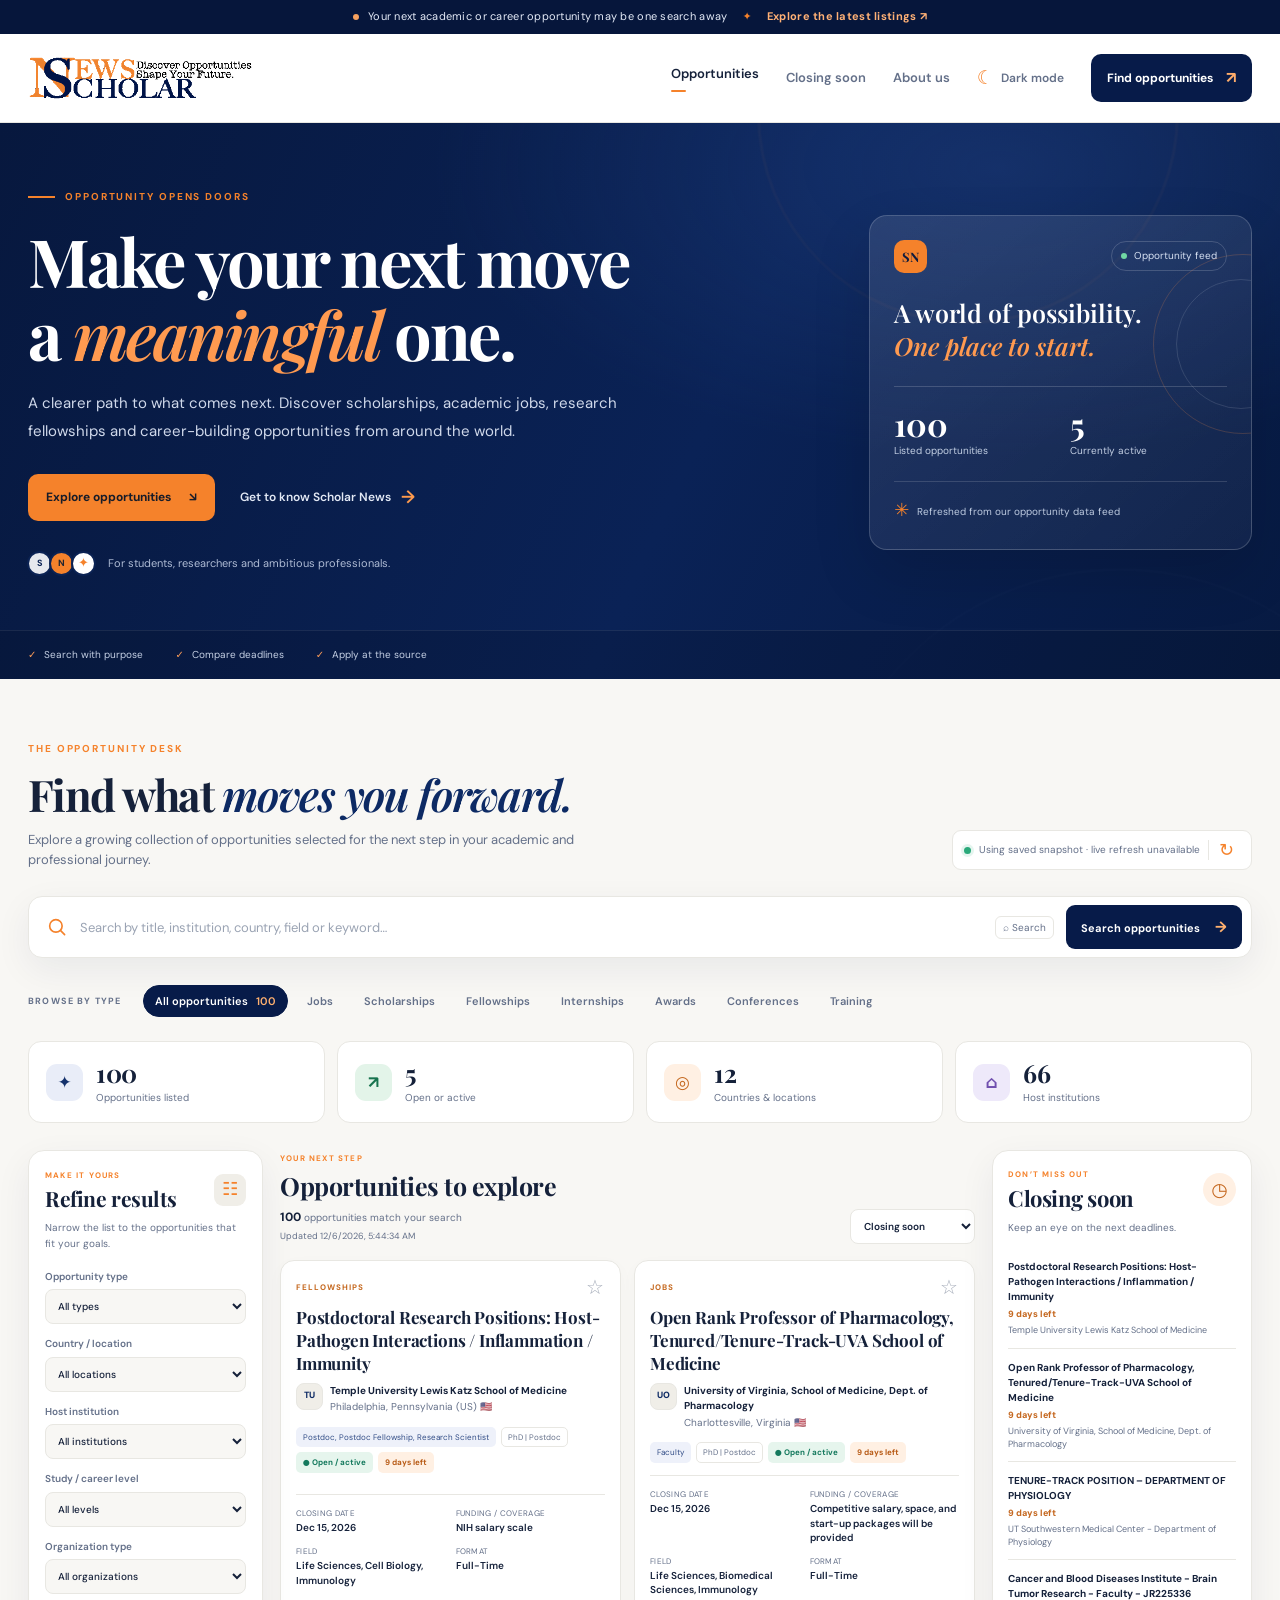
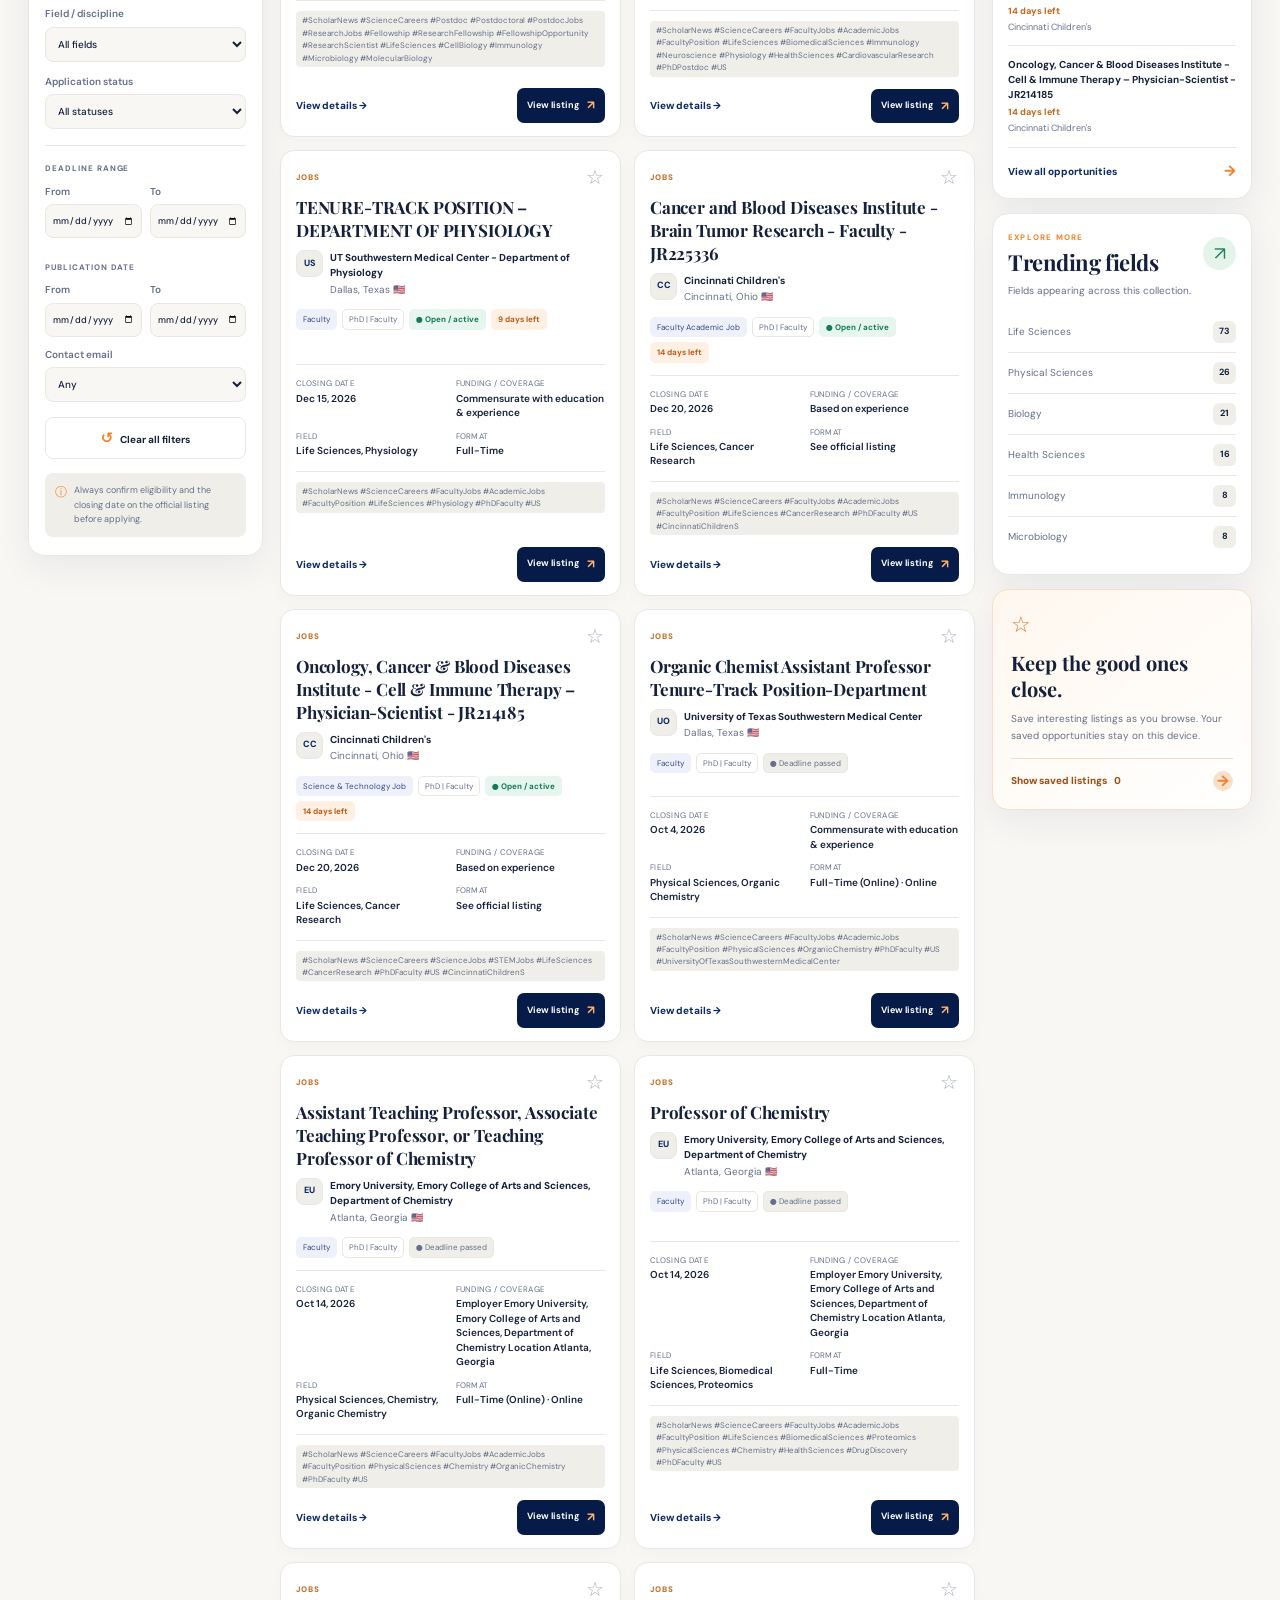
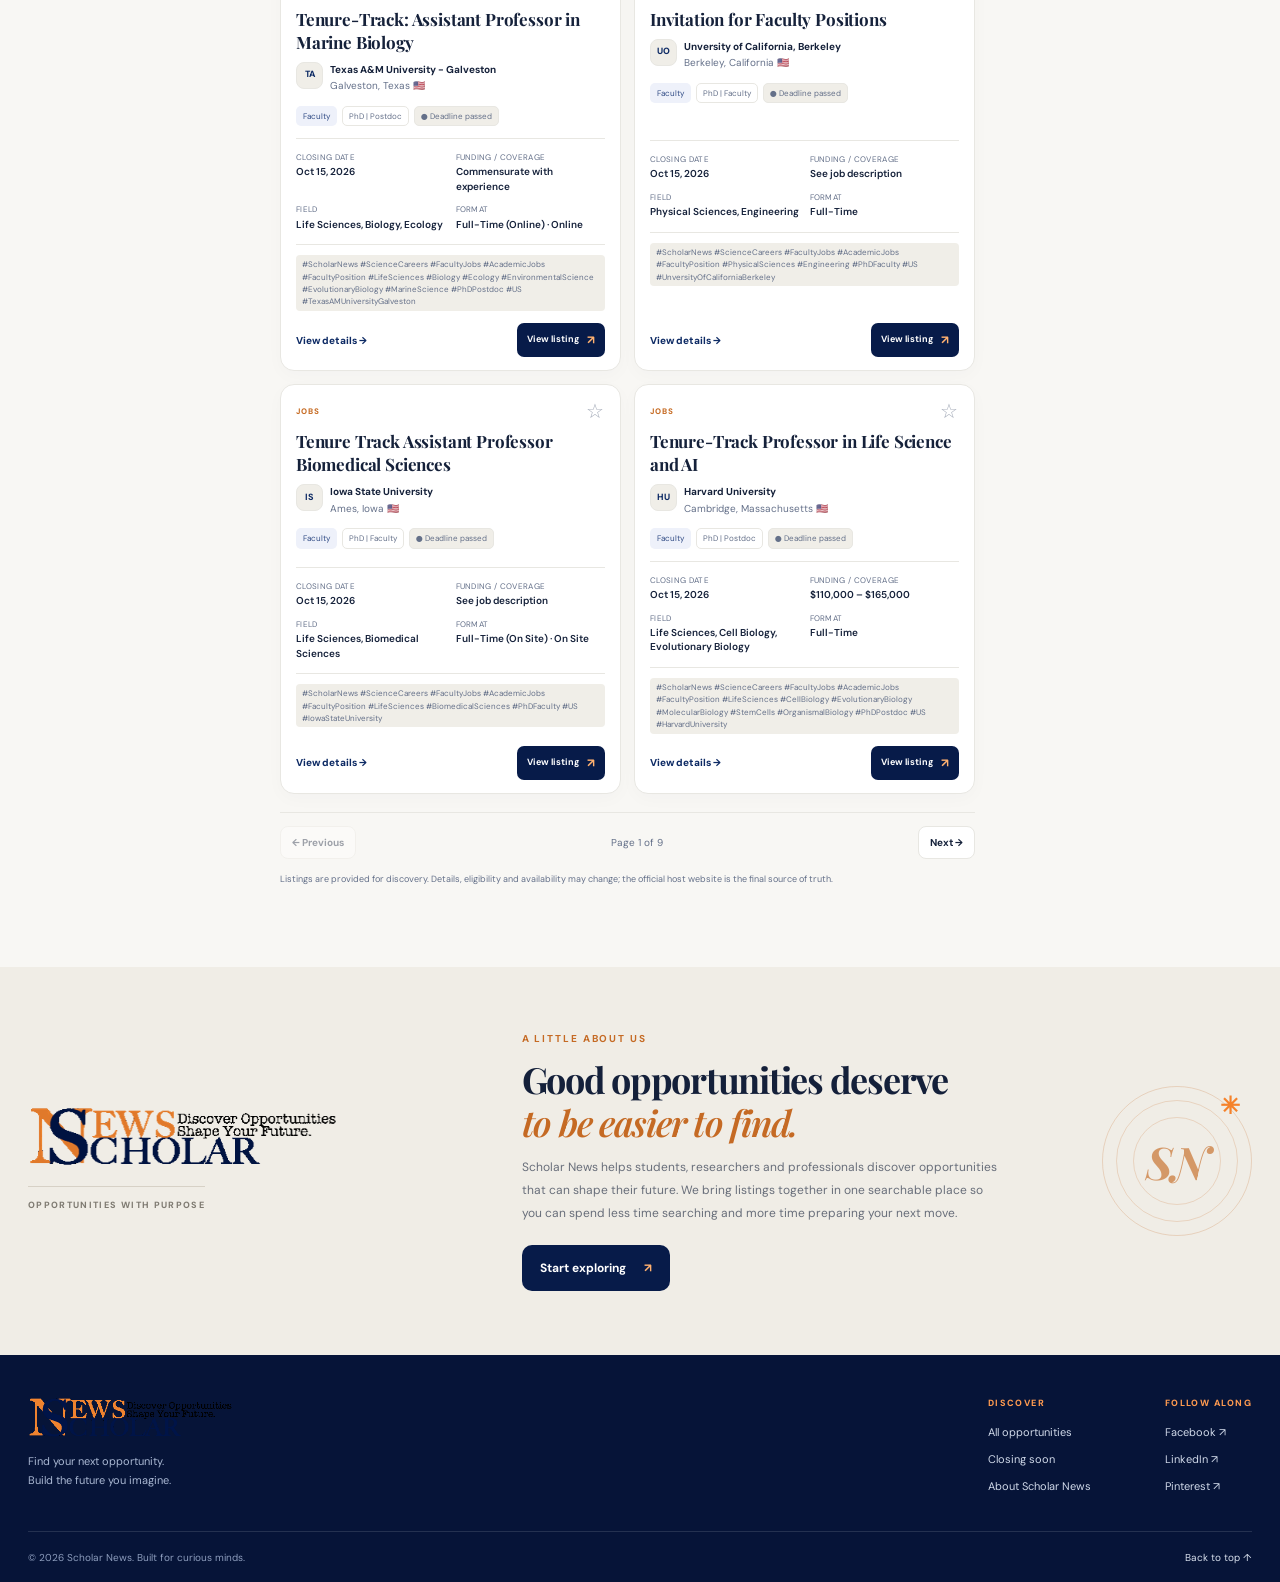
==== commit b3362744: "Design a premium Scholar News opportunity website" ====
--- a/index.html
+++ b/index.html
@@ -1,107 +1,82 @@
 <!doctype html>
-<html lang="en"><head>
-<meta charset="utf-8"><meta name="viewport" content="width=device-width,initial-scale=1">
-<title>ScholarNews — Academic Opportunities</title>
-<meta name="description" content="ScholarNews academic, science and technology opportunities"><meta name="scholarnews-build" content="2026-09-21-data-sync">
-<style>
-:root{--bg:#f6f8fc;--card:#fff;--ink:#10213a;--muted:#64748b;--line:#dfe6ef;--blue:#2457d7;--blue2:#edf2ff;--green:#12805a;--red:#b42318;--shadow:0 12px 35px rgba(18,33,56,.08)}
-[data-theme=dark]{--bg:#091221;--card:#101b2e;--ink:#f4f7fb;--muted:#aebbd0;--line:#2a3b54;--blue:#8fb0ff;--blue2:#172743;--green:#55d2a0;--red:#ff9f94;--shadow:0 12px 35px rgba(0,0,0,.22)}
-*{box-sizing:border-box}body{margin:0;background:var(--bg);color:var(--ink);font:15px/1.5 system-ui,-apple-system,Segoe UI,sans-serif}.shell{width:min(1400px,calc(100% - 32px));margin:auto}.hero{background:linear-gradient(140deg,#081222,#1d4db5);color:#fff;padding:22px 0 48px}.top{display:flex;align-items:center;gap:16px}.brand{font-size:1.45rem;font-weight:800;color:#fff;text-decoration:none}.source{margin-left:auto;font-size:.74rem;padding:6px 10px;border-radius:999px;background:#ffffff14;border:1px solid #ffffff2e}.theme{background:#ffffff12;color:#fff;border:1px solid #ffffff2e;border-radius:10px;padding:8px 10px;cursor:pointer}.hero h1{font:700 clamp(38px,6vw,72px)/.98 Georgia,serif;margin:42px 0 12px;letter-spacing:-.04em}.hero p{max-width:780px;color:#e0e8f8;margin:0}.search-wrap{margin-top:-28px}.search{background:var(--card);border:1px solid var(--line);border-radius:16px;box-shadow:var(--shadow);padding:10px;display:flex;gap:10px}.search input{flex:1;border:0;outline:0;background:transparent;color:var(--ink);font:600 17px system-ui}.btn,select,input[type=date]{font:inherit}.btn{background:var(--card);color:var(--ink);border:1px solid var(--line);border-radius:10px;padding:9px 12px;cursor:pointer}.primary{background:var(--blue);border-color:var(--blue);color:#fff}.main{padding:22px 0 50px}.stats{display:grid;grid-template-columns:repeat(4,1fr);gap:12px;margin-bottom:18px}.stat,.panel,.card,.radar,.social{background:var(--card);border:1px solid var(--line);border-radius:16px;box-shadow:var(--shadow)}.stat{padding:15px}.stat span{display:block;color:var(--muted);font-size:.78rem}.stat b{font-size:1.6rem}.layout{display:grid;grid-template-columns:250px minmax(0,1fr) 285px;gap:18px}.filters,.radar{padding:15px}.filters{align-self:start;position:sticky;top:12px}.filters h2,.radar h2{margin:0 0 12px;font-size:1rem}.filter{margin:10px 0}.filter label{display:flex;flex-direction:column;gap:5px;color:var(--muted);font-size:.78rem;font-weight:600}.filter select,.filter input{width:100%;max-width:100%;padding:9px;border:1px solid var(--line);border-radius:9px;background:var(--bg);color:var(--ink);min-width:0}.filter input[type=date]{font-size:.76rem}.content-head{display:flex;justify-content:space-between;align-items:end;gap:12px;margin-bottom:13px}.eyebrow{font-size:.7rem;letter-spacing:.15em;font-weight:700;color:#6d8fd7}.content-head h2{margin:2px 0 0;font:700 28px/1.05 Georgia,serif}.sort{display:flex;gap:7px;align-items:center;color:var(--muted);font-size:.78rem}.sort select{padding:9px;border:1px solid var(--line);border-radius:9px;background:var(--card);color:var(--ink)}.grid{display:grid;gap:13px}.card{padding:16px;cursor:pointer}.card:focus-within,.card:hover{outline:2px solid var(--blue2)}.head{display:flex;gap:11px}.logo{width:50px;height:50px;flex:0 0 50px;border-radius:12px;border:1px solid var(--line);background:var(--bg);display:grid;place-items:center;color:var(--blue);font-weight:800;overflow:hidden}.logo img{width:100%;height:100%;object-fit:contain}.card h3{margin:0;font-size:1.05rem;line-height:1.25}.sub{color:var(--muted);font-size:.8rem}.badges,.tags{display:flex;gap:6px;flex-wrap:wrap;margin:9px 0}.badge,.tag{padding:5px 8px;border-radius:999px;background:var(--bg);border:1px solid var(--line);font-size:.7rem}.open{color:var(--green)}.closed{color:var(--red)}.urgent{color:var(--red);font-weight:800}.meta{display:grid;gap:6px;border-top:1px solid var(--line);border-bottom:1px solid var(--line);padding:10px 0;color:var(--muted);font-size:.8rem}.meta b{color:var(--ink)}.actions{display:flex;gap:7px;flex-wrap:wrap;margin-top:11px}.radar-item{display:block;width:100%;text-align:left;background:var(--bg);color:var(--ink);border:1px solid var(--line);border-radius:11px;padding:9px;cursor:pointer;margin-top:8px}.radar-item strong{display:block;font-size:.8rem}.radar-days{display:block;color:var(--red);font-weight:800;font-size:.7rem}.trend{margin-top:16px}.trend-row{display:flex;justify-content:space-between;padding:6px 0;border-bottom:1px solid var(--line);font-size:.78rem}.empty{text-align:center;padding:45px;color:var(--muted)}.pager{display:flex;justify-content:center;align-items:center;gap:10px;margin:18px 0}.social{padding:17px;margin-top:20px}.snapshot{margin:0 0 20px;padding:17px;background:var(--card);border:1px solid var(--line);border-radius:16px;box-shadow:var(--shadow)}.snapshot h2{margin:4px 0 4px;font:700 28px/1.05 Georgia,serif}.snapshot-note{margin:0 0 14px;color:var(--muted);font-size:.82rem}.snapshot-grid{display:grid;grid-template-columns:repeat(2,minmax(0,1fr));gap:12px}.snapshot-card{padding:14px;border:1px solid var(--line);border-radius:12px;background:var(--bg)}.snapshot-card h3{margin:4px 0 5px;font-size:1rem;line-height:1.25}.snapshot-kicker{font-size:.65rem;letter-spacing:.12em;font-weight:800;color:var(--blue)}.snapshot-sub{margin:0 0 8px;color:var(--muted);font-size:.78rem}.snapshot-meta{display:flex;gap:8px;flex-wrap:wrap;font-size:.74rem;color:var(--muted)}.snapshot-card a{display:inline-block;margin-top:10px;color:var(--blue);font-weight:700;text-decoration:none}@media(max-width:700px){.snapshot-grid{grid-template-columns:1fr}}.links{display:flex;gap:8px;flex-wrap:wrap}.links a{padding:8px 10px;border:1px solid var(--line);border-radius:9px;text-decoration:none;color:var(--ink);font-size:.8rem}.hidden{display:none!important}.detail{margin-bottom:16px;padding:17px}.detail-top{display:flex;justify-content:space-between;gap:10px}.detail-grid{display:grid;grid-template-columns:1fr 1fr;gap:9px;margin-top:12px}.detail-item{padding:10px;background:var(--bg);border-radius:10px;overflow-wrap:anywhere}.detail-item small{display:block;color:var(--muted);margin-bottom:3px}.toast{position:fixed;right:16px;bottom:16px;background:var(--ink);color:var(--bg);padding:9px 12px;border-radius:9px}.error{color:var(--red)}
-@media(max-width:1160px){.layout{grid-template-columns:230px minmax(0,1fr)}.radar{grid-column:1/-1;position:static}.grid{grid-template-columns:repeat(2,minmax(0,1fr))}.stats{grid-template-columns:repeat(2,1fr)}}@media(max-width:820px){.layout{grid-template-columns:1fr}.filters{position:static}.grid{grid-template-columns:1fr}.nav{display:none}.detail-grid{grid-template-columns:1fr}}@media(max-width:560px){.shell{width:calc(100% - 20px)}.stats{grid-template-columns:1fr}.search{flex-direction:column}.content-head{flex-direction:column;align-items:stretch}.filter input[type=date]{font-size:.85rem}.radar{grid-template-columns:1fr}}
-</style></head>
+<html lang="en">
+<head>
+  <meta charset="utf-8">
+  <meta name="viewport" content="width=device-width, initial-scale=1">
+  <meta name="theme-color" content="#071b49">
+  <meta name="description" content="Explore scholarships, fellowships, research positions, internships and academic opportunities with Scholar News.">
+  <meta property="og:title" content="Scholar News — Find your next opportunity">
+  <meta property="og:description" content="A carefully organized hub for scholarships, academic jobs, research fellowships and opportunities worldwide.">
+  <meta property="og:type" content="website">
+  <meta property="og:image" content="https://scholarnews.github.io/SNLogo2.png">
+  <link rel="icon" type="image/png" href="./SNLogo2.png">
+  <link rel="preconnect" href="https://fonts.googleapis.com">
+  <link rel="preconnect" href="https://fonts.gstatic.com" crossorigin>
+  <link href="https://fonts.googleapis.com/css2?family=DM+Sans:wght@400;500;600;700&family=Playfair+Display:ital,wght@0,600;0,700;1,600;1,700&display=swap" rel="stylesheet">
+  <link rel="stylesheet" href="./premium.css">
+  <title>Scholar News — Academic & Career Opportunities</title>
+</head>
 <body>
-<header class="hero"><div class="shell">
-<div class="top"><a class="brand" href="./">ScholarNews</a><span>Science &amp; Technology Opportunities</span><span id="sourceStatus" class="source">● ScholarNews build 2026-09-21</span><button id="theme" class="theme" type="button">☾</button></div>
-<h1>Find your next opportunity.</h1><p>Jobs, postdocs, fellowships, scholarships, internships, awards, conferences and training — in one elegant searchable place.</p>
-</div></header>
-<div class="shell search-wrap"><div class="search"><input id="q" placeholder="Search title, institution, country, field, keywords…"><button id="refresh" class="btn" type="button">↻ Refresh</button></div></div>
-<main class="shell main">
-<section class="stats"><div class="stat"><span>Opportunities</span><b id="total">0</b></div><div class="stat"><span>Open / Active</span><b id="open">0</b></div><div class="stat"><span>Countries</span><b id="countries">0</b></div><div class="stat"><span>Institutions</span><b id="institutions">0</b></div></section>
-<div class="layout">
-<aside class="panel filters"><div class="eyebrow">REFINE</div><h2>Filters</h2>
-<div class="filter"><label>Opportunity type<select id="type"><option value="">All</option></select></label></div>
-<div class="filter"><label>Country<select id="country"><option value="">All</option></select></label></div>
-<div class="filter"><label>Hosting institution<select id="inst"><option value="">All</option></select></label></div>
-<div class="filter"><label>Level<select id="level"><option value="">All</option></select></label></div>
-<div class="filter"><label>Organization type<select id="org"><option value="">All</option></select></label></div>
-<div class="filter"><label>Field / Discipline<select id="field"><option value="">All</option></select></label></div>
-<div class="filter"><label>Status<select id="status"><option value="">All</option><option value="open">Open / Active</option><option value="closed">Closed</option></select></label></div>
-<div class="filter"><label>Published from<input id="pf" type="date"></label></div>
-<div class="filter"><label>Published to<input id="pt" type="date"></label></div>
-<div class="filter"><label>Deadline from<input id="df" type="date"></label></div>
-<div class="filter"><label>Deadline to<input id="dt" type="date"></label></div>
-<div class="filter"><label>Email<select id="email"><option value="">All</option><option value="yes">With email</option><option value="no">Without email</option></select></label></div>
-<button id="clear" class="btn" type="button" style="width:100%">Clear all filters</button>
-</aside>
-<section class="content">
-<section id="staticSnapshot" class="snapshot"><div class="eyebrow">LIVE GITHUB SNAPSHOT</div><h2>Current opportunities</h2><p class="snapshot-note">100 opportunities synchronized from the Google Sheet. This section is available even when JavaScript is unavailable.</p><div class="snapshot-grid"><article class="snapshot-card"><div class="snapshot-kicker">ScholarNews Opportunity</div><h3>Media and Glass Technician - Generative Biology Institute</h3><p class="snapshot-sub">Ellison Institute of Technology · Oxford, Oxfordshire 🇬🇧</p><div class="snapshot-meta"><span>📍 Life Sciences, Biology</span><span>📅 2026-10-19</span><span>⌛ 28 Days</span></div><a href="https://jobs.sciencecareers.org/job/680258/media-and-glass-technician-generative-biology-institute/" target="_blank" rel="noopener">Open opportunity ↗</a></article><article class="snapshot-card"><div class="snapshot-kicker">ScholarNews Opportunity</div><h3>Senior Software Engineer</h3><p class="snapshot-sub">Ellison Institute of Technology · Oxford, Oxfordshire 🇬🇧</p><div class="snapshot-meta"><span>📍 Life Sciences, Computational Biology</span><span>📅 2026-10-19</span><span>⌛ 28 Days</span></div><a href="https://jobs.sciencecareers.org/job/680259/senior-software-engineer/" target="_blank" rel="noopener">Open opportunity ↗</a></article><article class="snapshot-card"><div class="snapshot-kicker">ScholarNews Opportunity</div><h3>Team Coordinator - 12-month Fixed Term Contract</h3><p class="snapshot-sub">Ellison Institute of Technology · Oxford, Oxfordshire 🇬🇧</p><div class="snapshot-meta"><span>📍 Life Sciences</span><span>📅 2026-10-19</span><span>⌛ 28 Days</span></div><a href="https://jobs.sciencecareers.org/job/680260/team-coordinator-12-month-fixed-term-contract/" target="_blank" rel="noopener">Open opportunity ↗</a></article><article class="snapshot-card"><div class="snapshot-kicker">ScholarNews Opportunity</div><h3>Assistant Professor of Biology</h3><p class="snapshot-sub">Whitman College · Walla Walla, Washington State 🇺🇸</p><div class="snapshot-meta"><span>📍 Life Sciences, Biology, Full Time, Faculty</span><span>📅 2026-10-17</span><span>⌛ 26 Days</span></div><a href="https://jobs.sciencecareers.org/job/680215/assistant-professor-of-biology-/" target="_blank" rel="noopener">Open opportunity ↗</a></article><article class="snapshot-card"><div class="snapshot-kicker">ScholarNews Opportunity</div><h3>F&amp;B Manager</h3><p class="snapshot-sub">Ellison Institute of Technology · Oxford, Oxfordshire 🇬🇧</p><div class="snapshot-meta"><span>📍 Life Sciences, Manager</span><span>📅 2026-10-18</span><span>⌛ 27 Days</span></div><a href="https://jobs.sciencecareers.org/job/680238/f-and-b-manager/" target="_blank" rel="noopener">Open opportunity ↗</a></article><article class="snapshot-card"><div class="snapshot-kicker">ScholarNews Opportunity</div><h3>Senior Scientist, Automated Diagnostic Systems - Pathogen</h3><p class="snapshot-sub">Ellison Institute of Technology · Oxford, Oxfordshire 🇬🇧</p><div class="snapshot-meta"><span>📍 Life Sciences, Genomics, Research Scientist</span><span>📅 2026-10-18</span><span>⌛ 27 Days</span></div><a href="https://jobs.sciencecareers.org/job/680239/senior-scientist-automated-diagnostic-systems-pathogen/" target="_blank" rel="noopener">Open opportunity ↗</a></article><article class="snapshot-card"><div class="snapshot-kicker">ScholarNews Opportunity</div><h3>Associate/Assistant Professor of Microbiome</h3><p class="snapshot-sub">Lee Kong Chian School of Medicine · Singapore (SG) 🇸🇬</p><div class="snapshot-meta"><span>📍 Life Sciences, Microbiology, Full Time, Faculty, Group Leader/Principal Investigator</span><span>📅 2026-10-18</span><span>⌛ 27 Days</span></div><a href="https://jobs.sciencecareers.org/job/680240/associate-assistant-professor-of-microbiome/" target="_blank" rel="noopener">Open opportunity ↗</a></article><article class="snapshot-card"><div class="snapshot-kicker">ScholarNews Opportunity</div><h3>Assistant Professor, Biochemistry and Cell Biology, Aging/Infectious Disease (Tenure-Track)</h3><p class="snapshot-sub">SUNY, Stony Brook University · Stony Brook, New York 🇺🇸</p><div class="snapshot-meta"><span>📍 Life Sciences, Biochemistry, Full Time, Faculty</span><span>📅 2026-10-18</span><span>⌛ 27 Days</span></div><a href="https://jobs.sciencecareers.org/job/680248/assistant-professor-biochemistry-and-cell-biology-aging-infectious-disease-tenure-track-/" target="_blank" rel="noopener">Open opportunity ↗</a></article><article class="snapshot-card"><div class="snapshot-kicker">ScholarNews Opportunity</div><h3>Assistant Professor, Tenure Track - Children&#39;s Hospital of Philadelphia Cardiovascular Institute</h3><p class="snapshot-sub">University of Pennsylvania · Philadelphia, Pennsylvania 🇺🇸</p><div class="snapshot-meta"><span>📍 Health Sciences, Cardiovascular, Full Time, Faculty</span><span>📅 2026-10-18</span><span>⌛ 27 Days</span></div><a href="https://jobs.sciencecareers.org/job/680243/assistant-professor-tenure-track-children-s-hospital-of-philadelphia-cardiovascular-institute/" target="_blank" rel="noopener">Open opportunity ↗</a></article><article class="snapshot-card"><div class="snapshot-kicker">ScholarNews Opportunity</div><h3>Faculty, Biomedical Sciences - Physiology</h3><p class="snapshot-sub">Mercer University · Columbus, Georgia 🇺🇸</p><div class="snapshot-meta"><span>📍 Life Sciences, Biomedical Sciences, Full Time, Faculty</span><span>📅 2026-10-18</span><span>⌛ 27 Days</span></div><a href="https://jobs.sciencecareers.org/job/680244/faculty-biomedical-sciences-physiology/" target="_blank" rel="noopener">Open opportunity ↗</a></article><article class="snapshot-card"><div class="snapshot-kicker">ScholarNews Opportunity</div><h3>Faculty, Biomedical Sciences - Microbiology /Immunology</h3><p class="snapshot-sub">Mercer University · Macon, Georgia 🇺🇸</p><div class="snapshot-meta"><span>📍 Life Sciences, Microbiology, Full Time, Faculty</span><span>📅 2026-10-18</span><span>⌛ 27 Days</span></div><a href="https://jobs.sciencecareers.org/job/680245/faculty-biomedical-sciences-microbiology-immunology/" target="_blank" rel="noopener">Open opportunity ↗</a></article><article class="snapshot-card"><div class="snapshot-kicker">ScholarNews Opportunity</div><h3>Faculty, Biomedical Sciences - Immunology</h3><p class="snapshot-sub">Mercer University · Macon, Georgia 🇺🇸</p><div class="snapshot-meta"><span>📍 Life Sciences, Immunology, Full Time, Faculty</span><span>📅 2026-10-18</span><span>⌛ 27 Days</span></div><a href="https://jobs.sciencecareers.org/job/680246/faculty-biomedical-sciences-immunology/" target="_blank" rel="noopener">Open opportunity ↗</a></article></div></section><section id="detail" class="panel detail hidden"><div class="detail-top"><div><div class="eyebrow">OPPORTUNITY DETAILS</div><h2 id="detailTitle">—</h2><p id="detailSub" class="sub"></p></div><button id="detailClose" class="btn" type="button">Close</button></div><div id="detailBody"></div></section>
-<div class="content-head"><div><div class="eyebrow">OPPORTUNITY FEED</div><h2><span id="count">0</span> opportunities</h2></div><div class="sort">Order by<select id="sort"><option value="remaining">🔥 Fewest remaining days first</option><option value="deadline">📅 Soonest deadline first</option><option value="published">🆕 Newest published</option><option value="title">A–Z</option></select></div></div>
-<section id="grid" class="grid"></section><div id="empty" class="empty hidden">No opportunities match these filters.</div><div class="pager"><button id="prev" class="btn" type="button">← Previous</button><span id="pages">Page 1 of 1</span><button id="next" class="btn" type="button">Next →</button></div>
-</section>
-<aside class="radar panel"><div class="eyebrow">DEADLINE RADAR</div><h2>Closing soon</h2><div id="radarList"></div><div class="trend"><div class="eyebrow">TRENDING FIELDS</div><div id="trendList"></div></div></aside>
-</div>
-<section class="social"><div class="eyebrow">SCHOLAR NEWS</div><h2>📣 Scholar News — Contact us</h2><div class="links"><a href="https://scholarnews.github.io/" target="_blank">🌐 Website</a><a href="http://web.facebook.com/ScholarNewsSN" target="_blank">🔵 Facebook</a><a href="http://linkedin.com/in/scholarnews" target="_blank">💼 LinkedIn</a><a href="https://www.pinterest.com/scholar_news" target="_blank">📌 Pinterest</a></div></section>
-</main>
-<script>
-const FALLBACK_DATA=[{"job_id":"680258","title":"Media and Glass Technician - Generative Biology Institute","source_url":"https://jobs.sciencecareers.org/job/680258/media-and-glass-technician-generative-biology-institute/","application_url":"https://jobs.sciencecareers.org/job/680258/media-and-glass-technician-generative-biology-institute/","opportunity_type":"Science & Technology Job","type_display":"Science & Technology Job","job_type":"","level":"","discipline":"Life Sciences, Biology","position_type":"","work_mode":"On Site","duration":"","contract":"","coverage":"Competitive salary","hosting_institution":"Ellison Institute of Technology","funding_organization":"","organization_type":"Academia","location":"Oxford, Oxfordshire","country_code":"GB","flag_emoji":"🇬🇧","eligibility":"","closing_date":"2026-10-19","remaining":"28 Days","published_date":"2026-09-19","emails":"","hook_1":"🚨 Science & Technology Job opportunity: Media and Glass Technician - Generative Biology Institute at Ellison Institute of Technology in Oxford, Oxfordshire. Life Sciences, Biology researchers, take a look!","hook_2":"🎓 Calling qualified researchers: Media and Glass Technician - Generative Biology Institute — Ellison Institute of Technology is accepting applications — deadline 2026-10-19.","hook_3":"⏳ 28 Days remaining — Media and Glass Technician - Generative Biology Institute could be the opportunity you have been waiting for. Save this post and check the eligibility before the deadline!","viral_keywords":"Science & Technology Job, Life Sciences, Biology, Media and Glass Technician - Generative Biology Institute, Ellison Institute of Technology, Oxford, Oxfordshire, Science Careers, Scholar News, research opportunity, STEM opportunity, career opportunity, deadline 2026-10-19","viral_hashtags":"#ScholarNews #ScienceCareers #ScienceJobs #STEMJobs #LifeSciences #Biology #GB #EllisonInstituteOfTechnology","employer":"Ellison Institute of Technology","salary":"Competitive salary","closing_date_source":"visible Closing date","remaining_days":"28","discipline_count":"2","sciencecareers_logo_url":"https://asset-relay.madgexjb.com/science-careers-1Jb67CCN/images/logo.svg","hosting_logo_url":"https://jobs.sciencecareers.org/_/jobseekers-frontend/image/79e0cc08-538c-434c-ad3b-84682d8a643f","description":"<b>Description</b><br /><br />At the Ellison Institute of Technology (EIT), we're on a mission to translate scientific discovery into real world impact. We bring together visionary scientists, technologists, engineers, researchers, educators and innovators to tackle humanity's greatest challenges in four transformative areas:<br /><br /><ul><li>Health, Medical Science &amp; Generative Biology</li><li>Food Security &amp; Sustainable Agriculture</li><li>Climate Change &amp; Managing CO2 </li><li>Artificial Intelligence &amp; Robotics</li></ul><br /><br />This is ambitious work - work that demands curiosity, courage, and a relentless drive to make a difference. At EIT, you'll join a community built on excellence, innovation, tenacity, trust, and collaboration, where bold ideas become real-world breakthroughs. Together, we push boundaries, embrace complexity, and create solutions to scale ideas from lab to society. Explore more at www.eit.org .<br /><br /><strong>Welcome to the Generative Biology Institute:</strong><br /><br />Led by Founding Director Jason Chin, the Generative Biology Institute (GBI) at the Ellison Institute of Technology is tackling the key challenges in making biology engineerable and thereby unlocking the unrivalled power of biology for the benefit of humanity.<br /><br />The vision of the GBI is to lay the foundations for engineering biology and unlock its potential for good. To achieve this, we must overcome two key challenges. First, we need the ability to write in the natural language of biology, enabling the rapid and scalable synthesis of entire genomes with precision. Second, we must understand what to write - determining which DNA sequences will generate biological systems that perform the desired functions. Addressing these challenges will allow us to harness the full power of biology to create transformative solutions across health, agriculture, clean energy and more.<br /><br />GBI will have sustained and substantial funding to support the unique scale and ambition of its ground-breaking vision for engineering biology. GBI researchers will also be supported by cutting-edge technology hubs including mass spectrometry, flow cytometry, sequencing, automation, imaging, and bioprocessing. GBI will also have access to substantial compute resources that can be leveraged to further accelerate progress, including scientific compute, bioinformatics, and machine learning. The environment at GBI will allow researchers to undertake ambitious, long-term, collaborative research, and we will actively support the translation of research to commercial applications, where appropriate.<br /><br />The Generative Biology Institute commenced operations in 2025, occupying newly renovated bespoke space in the Oxford Science Park. The team will later move to a purpose-made facility in the Oxford Science Park, currently under construction. Once complete, this state-of-the-art facility will include more than 40,000 m2 of research laboratory and office space. It will house over 30 groups and up to 600 employees at scale, focused on solving the two critical challenges in making biology engineerable and applying the solutions to addressing the global challenges encapsulated in EIT's Humane Endeavors.<br /><br /><strong>Your Role: </strong><br /><br />At EIT, we are seeking an experienced and detail-orientated Media &amp; Glass Technician to provide a critical laboratory support service underpinning high-quality research at the Generative Biology Institute. This role combines media preparation and glassware services, ensuring laboratories are supplied with sterile, reliable, and ready-to-use materials. Working as part of the Media &amp; Glass Team, you will enable researchers to focus on their scientific work by delivering consistent, high-quality laboratory support.<br /><br />Your work will form an essential part of the research infrastructure at the Generative Biology Institute. By preparing high-quality laboratory media, maintaining sterile consumables, and supporting laboratory operations, you will help create an environment where researchers can focus on innovation and discovery. This is an exciting opportunity for someone who is practical, organised, and takes pride in delivering a reliable, high-quality service while continually looking for ways to improve how we work.<br /><br /><strong>Key Responsibilities:</strong><br /><br /><ul><li>Prepare a wide range of laboratory media, buffers, agar plates, and solutions in accordance with approved formulations, Standard Operating Procedures (SOPs), and research requirements. </li><li>Accurately calculate and adjust osmolarity, pH, concentrations, reagent volumes, and dilutions when preparing laboratory media and solutions. </li><li>Ensure all media is prepared using aseptic techniques and appropriate quality standards to minimise the risk of contamination. </li><li>Collect, wash, sterilise, inspect, and redistribute laboratory glassware, plastics, and reusable consumables to support research activities. </li><li>Operate autoclaves, glasswashers, and other laboratory equipment, carrying out routine operational checks, basic troubleshooting, and reporting faults where required. </li><li>Perform routine quality control checks on prepared media and sterilisation processes to ensure consistency and reliability. </li><li>Maintain accurate records of media preparation, sterilisation cycles, equipment checks, and batch information, ensuring full traceability and compliance with laboratory procedures. </li><li>Monitor stock levels of media components, chemicals, cleaning materials, and laboratory consumables, notifying the appropriate person when replenishment is required. </li><li>Carry out regular stock checks and monitor expiry dates to ensure materials remain suitable for laboratory use. </li><li>Respond to laboratory requests in a timely manner, ensuring media, sterile consumables, and glassware are available to support research activities. </li><li>Build positive working relationships with researchers by providing a professional, responsive, and customer-focused service.</li><li>Assist with troubleshooting routine media preparation or equipment issues and escalate more complex problems where appropriate. </li><li>Contribute to the review and continuous improvement of laboratory procedures and working practices. </li><li>Maintain a clean, organised, and safe working environment in accordance with Health &amp; Safety, COSHH, and institutional policies, including the appropriate use of Personal Protective Equipment (PPE). </li><li>Support routine equipment maintenance, validation activities, and service visits as required. </li><li>Assist in the induction and training of new staff or students where appropriate. </li><li>Work collaboratively within the Media &amp; Glass team to provide a reliable, responsive, and high-quality service to researchers.</li></ul><br /><br /><b>Requirements</b><br /><br /><strong>Essential Knowledge, Skills and Experience:</strong><br /><br /><ul><li>A degree in Microbiology, Biology, Biological Sciences, Biochemistry, Biotechnology, Chemistry, or a related scientific discipline (or equivalent relevant experience)</li><li>Experience in media preparation and/or laboratory technical services within research, academic, biotechnology, pharmaceutical, or industrial laboratory environment. </li><li>Strong understanding of microbiological techniques, aseptic working practices, contamination control, and sterilisation principles. </li><li>Ability to prepare a wide range of laboratory media, buffers, solutions, and agar plates from formulations, with a sound understanding of the function of individual media components. </li><li>Ability to accurately calculate and adjust osmolarity, pH, concentrations, reagent volumes, and dilutions when preparing laboratory media and solutions. </li><li>Understanding of quality control principles, including maintaining accurate preparation records, batch documentation, and traceability. </li><li>Experience operating, monitoring, and troubleshooting autoclaves, glasswashers, and other laboratory support equipment. </li><li>Knowledge of equipment validation, routine performance checks, and preventative maintenance. </li><li>Good understanding of Health &amp; Safety legislation, COSHH, biological and chemical safety, waste management, and safe laboratory working practices. </li><li>Excellent organisational skills with the ability to prioritise multiple requests and work effectively in a fast-paced research environment. </li><li>Strong communication and interpersonal skills with a collaborative and service-focused approach. </li><li>Competent IT skills, including Microsoft Office and electronic record-keeping systems. </li><li>Ability to work independently, identify issues proactively, and contribute to the continuous improvement of laboratory support services.</li></ul><br /><br /><b>Benefits</b><br /><br /><strong>Our Benefits:</strong><br /><br /><ul><li>Travel Allowance</li><li>Bonus</li><li>Enhanced holiday. </li><li>Pension </li><li>Life Assurance. </li><li>Income Protection </li><li>Private Medical Insurance as standard for you, your partner and any dependents. Including hospital Cash Plan </li><li>Employee discounts </li><li>Electric car scheme </li><li>Nursery Salary Sacrifice scheme </li><li>Cycle to Work Scheme </li><li>Family Planning </li><li>Neurodiversity support including advise and assessments </li><li>Coaching &amp; Therapy services</li></ul><br /><br />Working Together - What It Involves:<br /><br /><ul><li>You must have the right to work permanently in the UK with a willingness to travel as necessary. </li><li> You will live in, or within easy commuting distance of, Oxford (or be willing to relocate).</li><li>This a fully onsite role.</li><li>During peak periods, some longer hours may be required.</li></ul>","fetch_method":"requests","fetched_at":"2026-09-20T23:00:41.360830+03:00","parsing_quality":"OK","scholar_news_website":"https://scholarnews.github.io/","scholar_news_facebook":"http://web.facebook.com/ScholarNewsSN","scholar_news_linkedin":"http://linkedin.com/in/scholarnews","scholar_news_pinterest":"https://www.pinterest.com/scholar_news","scholar_news_contact_block":"📣 Scholar News — Contact us 🌐 Website: https://scholarnews.github.io/ 🔵 Facebook: http://web.facebook.com/ScholarNewsSN 💼 LinkedIn: http://linkedin.com/in/scholarnews 📌 Pinterest: https://www.pinterest.com/scholar_news"},{"job_id":"680259","title":"Senior Software Engineer","source_url":"https://jobs.sciencecareers.org/job/680259/senior-software-engineer/","application_url":"https://jobs.sciencecareers.org/job/680259/senior-software-engineer/","opportunity_type":"Science & Technology Job","type_display":"Science & Technology Job","job_type":"","level":"","discipline":"Life Sciences, Computational Biology","position_type":"","work_mode":"Hybrid","duration":"","contract":"","coverage":"Competitive salary","hosting_institution":"Ellison Institute of Technology","funding_organization":"","organization_type":"Academia","location":"Oxford, Oxfordshire","country_code":"GB","flag_emoji":"🇬🇧","eligibility":"","closing_date":"2026-10-19","remaining":"28 Days","published_date":"2026-09-19","emails":"","hook_1":"🚨 Science & Technology Job opportunity: Senior Software Engineer at Ellison Institute of Technology in Oxford, Oxfordshire. Life Sciences, Computational Biology researchers, take a look!","hook_2":"🎓 Calling qualified researchers: Senior Software Engineer — Ellison Institute of Technology is accepting applications — deadline 2026-10-19.","hook_3":"⏳ 28 Days remaining — Senior Software Engineer could be the opportunity you have been waiting for. Save this post and check the eligibility before the deadline!","viral_keywords":"Science & Technology Job, Life Sciences, Computational Biology, Senior Software Engineer, Ellison Institute of Technology, Oxford, Oxfordshire, Science Careers, Scholar News, research opportunity, STEM opportunity, career opportunity, deadline 2026-10-19","viral_hashtags":"#ScholarNews #ScienceCareers #ScienceJobs #STEMJobs #LifeSciences #ComputationalBiology #GB #EllisonInstituteOfTechnology","employer":"Ellison Institute of Technology","salary":"Competitive salary","closing_date_source":"visible Closing date","remaining_days":"28","discipline_count":"2","sciencecareers_logo_url":"https://asset-relay.madgexjb.com/science-careers-1Jb67CCN/images/logo.svg","hosting_logo_url":"https://jobs.sciencecareers.org/_/jobseekers-frontend/image/79e0cc08-538c-434c-ad3b-84682d8a643f","description":"<b>Description</b><br /><br /><strong>Join us at EIT:</strong><br /><br />At the Ellison Institute of Technology (EIT), we're on a mission to translate scientific discovery into real world impact. We bring together visionary scientists, technologists, engineers, researchers, educators and innovators to tackle humanity's greatest challenges in four transformative areas:<br /><br /><ul><li>Health, Medical Science &amp; Generative Biology</li><li>Food Security &amp; Sustainable Agriculture</li><li>Climate Change &amp; Managing CO2 </li><li>Artificial Intelligence &amp; Robotics</li></ul><br /><br />This is ambitious work - work that demands curiosity, courage, and a relentless drive to make a difference. At EIT, you'll join a community built on excellence, innovation, tenacity, trust, and collaboration, where bold ideas become real-world breakthroughs. Together, we push boundaries, embrace complexity, and create solutions to scale ideas from lab to society. Explore more at www.eit.org .<br /><br /><strong>Your Role: </strong><br /><br />At EIT we are seeking an experienced Senior Software Engineer to join our SciComp team. In this role you will build robust, scalable software systems that power EIT's scientific initiatives and contribute to the full software lifecycle, ensuring our technology stack is reliable, modular, and built to the highest engineering standards.<br /><br /><strong>Your Responsibilities:</strong><br /><br /><ul><li>Design and build robust services (APIs, CLI tools and software modules) that power scientific applications and products.</li><li>Bridge diverse components, integrating ML inference servers, hardware interfaces, and data pipelines into cohesive systems, while ensuring high availability and low latency.</li><li>Own the full production path-from architectural design and coding to automated testing, benchmarking, deployment, and observability.</li><li>Collaborate effectively within a multi-disciplinary team of Data Engineers, AI Scientists, Software Engineers and Domain Experts.</li><li>Champion software engineering best practices across EIT, such as maintaining high standards of code quality, system security, and transparency.</li></ul><br /><br /><b>Requirements</b><br /><br /><strong>Essential Skills, Qualifications &amp; Experience:</strong><br /><br /><ul><li>MSc or equivalent experience in Computer Science, Software Engineering, or a related technical discipline.</li><li>Extensive experience as a Software Engineer, with required proficiency in Python, including proven success in implementing and deploying robust, scalable distributed systems in production.</li><li>Demonstrated experience designing, managing, and orchestrating complex systems involving scalable data infrastructure, hardware interfaces, and machine learning models. Expertise in defining and exposing functionality via clean, well-documented APIs (e.g., REST, gRPC).</li><li>Proven experience implementing and managing robust CI/CD pipelines and reproducible development workflows.</li><li>Strong collaborator able to clearly communicate system design, architecture decisions, and software engineering practices to multi-disciplinary teams.</li></ul><br /><br /><strong>Desirable Skills, Qualifications &amp; Experience:</strong><br /><br /><ul><li>Experience leveraging Kubernetes for application deployment, and familiarity with distributed computing frameworks (e.g., Ray, Spark), or specialised batch schedulers/resource managers (e.g., Slurm, Volcano, Kueue).</li><li>Demonstrated expertise with specialised serving engines (e.g., vLLM, SGLang) or techniques for deploying models in resource-constrained or high-throughput environments.</li><li>Familiarity with GitOps and CI/CD (e.g., ArgoCD, GitHub Actions).</li><li>Experience managing and deploying production systems across diverse environments, including cloud, on-premises clusters, and edge devices.</li><li>Proven ability to thrive in fast-paced, dynamic R&amp;D settings, demonstrating high autonomy necessary to translate scientific objectives into high-quality software.</li></ul><br /><br /><b>Benefits</b><br /><br /><strong>We offer the following benefits:</strong><br /><br /><ul><li>Competitive salary (dependent on experience) + travel allowance + bonus </li><li>Enhanced holiday. Our annual leave allowance is 25 days plus 8 bank holidays and an additional 3 days between Christmas and New Year. You will also have the opportunity to purchase an additional 5 days annual leave in January and July. </li><li>Pension - Employer contribution 7.5%, minimum employee contribution 5% </li><li>Life Assurance. </li><li>Income Protection </li><li>Private Medical Insurance as standard for you, your partner and any dependents. Including hospital Cash Plan </li><li>Employee discounts </li><li>Electric car scheme </li><li>Nursery Salary Sacrifice scheme </li><li>Cycle to Work Scheme </li><li>Family Planning </li><li>Neurodiversity support including advise and assessments </li><li>Coaching &amp; Therapy services</li></ul><br /><br /><strong>Working Together - What It Involves:</strong><br /><br /><ul><li>You must have the right to work permanently in the UK with a willingness to travel as necessary. In certain cases, we can consider sponsorship, and this will be assessed on a case-by-case basis.</li><li>You will live in, or within easy commuting distance of, Oxford/London(or be willing to relocate).</li><li>The SciComp team work to a hybrid working pattern of 3 days in the office, 2x in our Oxford Office and 1x in our London office. You must be able to commit to this should you be successfully appointed.</li></ul>","fetch_method":"requests","fetched_at":"2026-09-20T23:00:40.281666+03:00","parsing_quality":"OK","scholar_news_website":"https://scholarnews.github.io/","scholar_news_facebook":"http://web.facebook.com/ScholarNewsSN","scholar_news_linkedin":"http://linkedin.com/in/scholarnews","scholar_news_pinterest":"https://www.pinterest.com/scholar_news","scholar_news_contact_block":"📣 Scholar News — Contact us 🌐 Website: https://scholarnews.github.io/ 🔵 Facebook: http://web.facebook.com/ScholarNewsSN 💼 LinkedIn: http://linkedin.com/in/scholarnews 📌 Pinterest: https://www.pinterest.com/scholar_news"},{"job_id":"680260","title":"Team Coordinator - 12-month Fixed Term Contract","source_url":"https://jobs.sciencecareers.org/job/680260/team-coordinator-12-month-fixed-term-contract/","application_url":"https://jobs.sciencecareers.org/job/680260/team-coordinator-12-month-fixed-term-contract/","opportunity_type":"Science & Technology Job","type_display":"Science & Technology Job","job_type":"","level":"Student / Early Career","discipline":"Life Sciences","position_type":"","work_mode":"","duration":"","contract":"Temporary","coverage":"Competitive salary","hosting_institution":"Ellison Institute of Technology","funding_organization":"","organization_type":"Academia","location":"Oxford, Oxfordshire","country_code":"GB","flag_emoji":"🇬🇧","eligibility":"","closing_date":"2026-10-19","remaining":"28 Days","published_date":"2026-09-19","emails":"","hook_1":"🚨 Science & Technology Job opportunity: Team Coordinator - 12-month Fixed Term Contract at Ellison Institute of Technology in Oxford, Oxfordshire. Life Sciences researchers, take a look!","hook_2":"🎓 Calling student / early career: Team Coordinator - 12-month Fixed Term Contract — Ellison Institute of Technology is accepting applications — deadline 2026-10-19.","hook_3":"⏳ 28 Days remaining — Team Coordinator - 12-month Fixed Term Contract could be the opportunity you have been waiting for. Save this post and check the eligibility before the deadline!","viral_keywords":"Science & Technology Job, Student / Early Career, Life Sciences, Team Coordinator - 12-month Fixed Term Contract, Ellison Institute of Technology, Oxford, Oxfordshire, Science Careers, Scholar News, research opportunity, STEM opportunity, career opportunity, deadline 2026-10-19","viral_hashtags":"#ScholarNews #ScienceCareers #ScienceJobs #STEMJobs #LifeSciences #StudentEarlyCareer #GB #EllisonInstituteOfTechnology","employer":"Ellison Institute of Technology","salary":"Competitive salary","closing_date_source":"visible Closing date","remaining_days":"28","discipline_count":"1","sciencecareers_logo_url":"https://asset-relay.madgexjb.com/science-careers-1Jb67CCN/images/logo.svg","hosting_logo_url":"https://jobs.sciencecareers.org/_/jobseekers-frontend/image/79e0cc08-538c-434c-ad3b-84682d8a643f","description":"<b>Description</b><br /><br /><strong>Join us at EIT:</strong><br /><br />At the Ellison Institute of Technology (EIT), we're on a mission to translate scientific discovery into real world impact. We bring together visionary scientists, technologists, engineers, researchers, educators and innovators to tackle humanity's greatest challenges in four transformative areas:<br /><br /><ul><li>Health, Medical Science &amp; Generative Biology</li><li>Food Security &amp; Sustainable Agriculture</li><li>Climate Change &amp; Managing CO2 </li><li>Artificial Intelligence &amp; Robotics</li></ul><br /><br />This is ambitious work - work that demands curiosity, courage, and a relentless drive to make a difference. At EIT, you'll join a community built on excellence, innovation, tenacity, trust, and collaboration, where bold ideas become real-world breakthroughs. Together, we push boundaries, embrace complexity, and create solutions to scale ideas from lab to society. Explore more at www.eit.org .<br /><br /><strong>Your Role: </strong><br /><br />At EIT we are seeking an experienced and detail-orientated Team Coordinator to provide essential administrative and coordination support to ensure smooth day-to-day operations to our Real Estate and Operations team. This role manages daily operational support to colleagues, manages logistics, upholds process consistency and maintains smooth communication throughout.<br /><br /><strong>Your Responsibilities:</strong><br /><br />Carry out day-to-day administrative duties following EIT procedures including but not limited to:<br /><br /><ul><li>Processing expenses and invoices accurately and on time</li><li>Meet and greet visitors, providing professional and friendly service</li><li>Manage diaries, schedule meetings, and coordinate logistics</li><li>Support travel and event organisation, including catering and bookings</li><li>Manage correspondence, agendas, and documentation</li><li>Maintain team records and assist with onboarding and data entry</li><li>Coordinate with internal teams to ensure efficient communication</li></ul><br /><br /><b>Requirements</b><br /><br /><strong>Essential Skills, Qualifications &amp; Experience:</strong><br /><br /><ul><li>Demonstrable experience in an administrative or coordinator role</li><li>Competence with Microsoft 365 and communication tools</li><li>Excellent organisational skills and attention to detail</li><li>Strong written and verbal communication skills</li></ul><br /><br /><b>Benefits</b><br /><br /><strong>We offer the following benefits:</strong><br /><br /><ul><li>Competitive salary (dependent on experience) + travel + bonus </li><li>Enhanced holiday. Our annual leave allowance is 25 days plus 8 bank holidays and an additional 3 days between Christmas and New Year. You will also have the opportunity to purchase an additional 5 days annual leave in January and July. </li><li>Pension - Employer contribution 7.5%, minimum employee contribution 5% </li><li>Life Assurance. </li><li>Income Protection </li><li>Private Medical Insurance as standard for you, your partner and any dependents. Including hospital Cash Plan </li><li>Employee discounts </li><li>Electric car scheme </li><li>Nursery Salary Sacrifice scheme </li><li>Cycle to Work Scheme </li><li>Family Planning </li><li>Neurodiversity support including advise and assessments </li><li>Coaching &amp; Therapy services</li></ul><br /><br /><strong>Working Together - What It Involves:</strong><br /><br /><ul><li>You will live in, or within easy commuting distance of, Oxford (or be willing to relocate).</li><li>Please note this is an office-based role.</li><li>This is a 12-month fixed term contract appointment.</li></ul>","fetch_method":"requests","fetched_at":"2026-09-20T23:00:39.259781+03:00","parsing_quality":"OK","scholar_news_website":"https://scholarnews.github.io/","scholar_news_facebook":"http://web.facebook.com/ScholarNewsSN","scholar_news_linkedin":"http://linkedin.com/in/scholarnews","scholar_news_pinterest":"https://www.pinterest.com/scholar_news","scholar_news_contact_block":"📣 Scholar News — Contact us 🌐 Website: https://scholarnews.github.io/ 🔵 Facebook: http://web.facebook.com/ScholarNewsSN 💼 LinkedIn: http://linkedin.com/in/scholarnews 📌 Pinterest: https://www.pinterest.com/scholar_news"},{"job_id":"680215","title":"Assistant Professor of Biology","source_url":"https://jobs.sciencecareers.org/job/680215/assistant-professor-of-biology-/","application_url":"https://jobs.sciencecareers.org/job/680215/assistant-professor-of-biology-/","opportunity_type":"Faculty Academic Job","type_display":"Faculty Academic Job | Faculty","job_type":"Faculty","level":"PhD | Faculty","discipline":"Life Sciences, Biology, Full Time, Faculty","position_type":"Full-Time (Online)","work_mode":"Online","duration":"","contract":"","coverage":"See job description","hosting_institution":"Whitman College","funding_organization":"","organization_type":"Academia","location":"Walla Walla, Washington State","country_code":"US","flag_emoji":"🇺🇸","eligibility":"The Department of Biology seeks applicants for a tenure-track position beginning August 2027, with expertise in ecology, at the rank of assistant professor.","closing_date":"2026-10-17","remaining":"26 Days","published_date":"2026-09-18","emails":"","hook_1":"🚨 Faculty Academic Job opportunity: Assistant Professor of Biology at Whitman College in Walla Walla, Washington State. Life Sciences, Biology, Full Time, Faculty researchers, take a look!","hook_2":"🎓 Calling phd | faculty: Assistant Professor of Biology — Whitman College is accepting applications — deadline 2026-10-17.","hook_3":"⏳ 26 Days remaining — Assistant Professor of Biology could be the opportunity you have been waiting for. Save this post and check the eligibility before the deadline!","viral_keywords":"Faculty Academic Job, Faculty, PhD | Faculty, Life Sciences, Biology, Full Time, Assistant Professor of Biology, Whitman College, Walla Walla, Washington State, Science Careers, Scholar News, research opportunity, STEM opportunity, career opportunity, deadline 2026-10-17","viral_hashtags":"#ScholarNews #ScienceCareers #FacultyJobs #AcademicJobs #FacultyPosition #LifeSciences #Biology #FullTime #Faculty #PhDFaculty #US #WhitmanCollege","employer":"Whitman College","salary":"See job description.","closing_date_source":"visible Closing date","remaining_days":"26","discipline_count":"4","sciencecareers_logo_url":"https://asset-relay.madgexjb.com/science-careers-1Jb67CCN/images/logo.svg","hosting_logo_url":"https://jobs.sciencecareers.org/_/jobseekers-frontend/image/f7ae2c39-15dd-42fd-8f1a-57b6092c4ae6","description":"<p> </p> <p><br /> <b>Assistant Professor of Biology</b><br /> <br /> <b>Location:</b> Walla Walla, WA<br /> <b>Open Date:</b> Jul 30, 2026<br /> <b>Deadline:</b><br /> <br /> <b>Description</b><br /> Located in the vibrant community of <a>Walla Walla, WA</a>, <a>Whitman College</a> is home to an intellectually diverse, dynamic, and supportive community of some 500 staff and faculty serving roughly 1,500 students from the local region and across the globe. With exceptional students, accomplished faculty and staff, and engaged alumni, Whitman College continues to build on its national reputation for academic excellence as one of the top undergraduate, liberal arts colleges in the country.<br /> <br /> The Department of Biology seeks applicants for a tenure-track position beginning August 2027, with expertise in ecology, at the rank of assistant professor. Applicants must have a Ph.D. at the start of the position.<br /> <br /> The standard annual teaching load is five courses, which will include some combination of lecture and/or lab courses in their area of expertise within ecology, non-majors environmental biology (and/or other courses that contribute to the College's general education requirements), introductory biology, and mentorship of students as they prepare their senior theses. The successful candidate will also offer research opportunities of interest to students in Biology. This candidate will join a highly collaborative department that supports and engages our diverse and enthusiastic pool of life science majors. The Biology department provides ample opportunity for faculty to engage in field courses and the successful candidate will have the opportunity to work closely with the interdisciplinary Environmental Studies program.<br /> <br /> The College provides a generous pre-tenure sabbatical program and professional development support for both research and teaching. The successful candidate will demonstrate potential to sustain an active scholarly or creative research agenda and to participate in faculty governance, mentorship, or other forms of service in ways that fit their interests and talents.<br /> <br /> Whitman College is committed to fostering an inclusive learning community that values diverse identities, experiences, and perspectives. In the cover letter, candidates should describe their interest in teaching undergraduates, majors as well as non-majors, at all levels of instruction. In doing so, candidates should address how their classroom and scholarly practices will advance equity and inclusion in the learning environment.<br /> <br /> To apply, go to <a>https://apply.interfolio.com/190454</a>. The online application will prompt you to submit all of the required materials: a cover letter describing interest in teaching and pursuing research at an undergraduate institution; curriculum vitae; a teaching statement that also includes your approaches to designing and leading lecture and lab courses, as well as student mentorship; a research statement proposing future research projects feasible for undergraduates; contact information for three references; graduate transcripts. References will only be contacted for applicants who reach the interview stage.<br /> <br /> Review of applications will begin September 15th, 2026.<br /> <br /> Salary Range: $71,000 - $78,000<br /> <br /> Whitman College offers a competitive benefits package that is designed to attract qualified candidates and retain talented employees. Full-time employees enjoy the following benefits:<a> </a><a>Medical/Dental/Vision</a> Insurances; basic<a> </a><a>life</a>,<a> </a><a>accidental death and dismemberment</a> and<a> </a><a>long term disability</a> insurances with the capability to elect additional voluntary coverage;<a> </a><a>403(b) Defined Contribution Retirement Plan</a> with a matching contribution after<a> </a><a>eligibility requirements</a> are met; <a>Tuition Remission - Dependent Children</a>, after<a> </a><a>eligibility requirements</a>; employee<a> tuition waiver</a> for two Whitman courses per semester; and an<a> </a><a>Employee Assistance Program</a>. New faculty receive a relocation stipend for moving expenses based on the distance of relocation. Benefit offerings and eligibility described reflect current offerings and may be subject to change in accordance with College polices and plan documents.<br /> <br /> <br /> <br /> <b>For more information and to apply, visit <a>https://apptrkr.com/9735660</a>\"\"&gt;<a>https://apply.interfolio.com/190454</a></b><br /> <br /> <b>Equal Employment Opportunity Statement</b><br /> Whitman College is cultivating a community built on inclusion and belonging. We recognize the value of those who can offer historically underrepresented perspectives and encourage applications from those whose background, knowledge, and insights from lived experience can add to the college's working and learning environment.<br /> <br /> Whitman College is an EEO employer. The college shall abide by the requirements of 41 CFR §§ 60-1.4(a), 60-300.5(a) and 60-741.5(a). These regulations prohibit discrimination against qualified individuals based on their status as protected veterans or individuals with disabilities, and prohibit discrimination against all individuals based on their race, color, religion, sex, or national origin.<br /> <br /> <br /> <br /> <br /> <br /> <br /> <br /> Copyright ©2025 Jobelephant.com Inc. All rights reserved.<br /> <br /> <a href=\"https://www.jobelephant.com/\">Posted by the FREE value-added recruitment advertising agency</a><br /> <br /> je-0ab6afae2a2d4c6596085e6e595f988f</p> <p> </p>","fetch_method":"requests","fetched_at":"2026-09-20T23:01:09.434103+03:00","parsing_quality":"OK","scholar_news_website":"https://scholarnews.github.io/","scholar_news_facebook":"http://web.facebook.com/ScholarNewsSN","scholar_news_linkedin":"http://linkedin.com/in/scholarnews","scholar_news_pinterest":"https://www.pinterest.com/scholar_news","scholar_news_contact_block":"📣 Scholar News — Contact us 🌐 Website: https://scholarnews.github.io/ 🔵 Facebook: http://web.facebook.com/ScholarNewsSN 💼 LinkedIn: http://linkedin.com/in/scholarnews 📌 Pinterest: https://www.pinterest.com/scholar_news"},{"job_id":"680238","title":"F&B Manager","source_url":"https://jobs.sciencecareers.org/job/680238/f-and-b-manager/","application_url":"https://jobs.sciencecareers.org/job/680238/f-and-b-manager/","opportunity_type":"Science & Technology Job","type_display":"Science & Technology Job | Manager","job_type":"Manager","level":"Student / Early Career","discipline":"Life Sciences, Manager","position_type":"","work_mode":"","duration":"","contract":"","coverage":"Competitive salary","hosting_institution":"Ellison Institute of Technology","funding_organization":"","organization_type":"Academia","location":"Oxford, Oxfordshire","country_code":"GB","flag_emoji":"🇬🇧","eligibility":"","closing_date":"2026-10-18","remaining":"27 Days","published_date":"2026-09-18","emails":"","hook_1":"🚨 Science & Technology Job opportunity: F&B Manager at Ellison Institute of Technology in Oxford, Oxfordshire. Life Sciences, Manager researchers, take a look!","hook_2":"🎓 Calling student / early career: F&B Manager — Ellison Institute of Technology is accepting applications — deadline 2026-10-18.","hook_3":"⏳ 27 Days remaining — F&B Manager could be the opportunity you have been waiting for. Save this post and check the eligibility before the deadline!","viral_keywords":"Science & Technology Job, Manager, Student / Early Career, Life Sciences, F&B Manager, Ellison Institute of Technology, Oxford, Oxfordshire, Science Careers, Scholar News, research opportunity, STEM opportunity, career opportunity, deadline 2026-10-18","viral_hashtags":"#ScholarNews #ScienceCareers #ScienceJobs #STEMJobs #LifeSciences #Manager #StudentEarlyCareer #GB #EllisonInstituteOfTechnology","employer":"Ellison Institute of Technology","salary":"Competitive salary","closing_date_source":"visible Closing date","remaining_days":"27","discipline_count":"2","sciencecareers_logo_url":"https://asset-relay.madgexjb.com/science-careers-1Jb67CCN/images/logo.svg","hosting_logo_url":"https://jobs.sciencecareers.org/_/jobseekers-frontend/image/79e0cc08-538c-434c-ad3b-84682d8a643f","description":"<b>Description</b><br /><br /><strong>Join us at EIT:</strong><br /><br />At the Ellison Institute of Technology (EIT), we're on a mission to translate scientific discovery into real world impact. We bring together visionary scientists, technologists, engineers, researchers, educators and innovators to tackle humanity's greatest challenges in four transformative areas:<br /><br /><ul><li>Health, Medical Science &amp; Generative Biology</li><li>Food Security &amp; Sustainable Agriculture</li><li>Climate Change &amp; Managing CO2 </li><li>Artificial Intelligence &amp; Robotics</li></ul><br /><br />This is ambitious work - work that demands curiosity, courage, and a relentless drive to make a difference. At EIT, you'll join a community built on excellence, innovation, tenacity, trust, and collaboration, where bold ideas become real-world breakthroughs. Together, we push boundaries, embrace complexity, and create solutions to scale ideas from lab to society. Explore more at www.eit.org .<br /><br /><strong>Your Role: </strong><br /><br />At EIT we are seeking an experienced Food &amp; Beverage Manager who will be responsible for developing and delivering the Institute's food and beverage strategy across a growing portfolio of hospitality venues and workplace services. The role will create exceptional hospitality experiences that support employee wellbeing, collaboration and community while ensuring commercially sustainable, operationally excellent and scalable services as the campus expands.<br /><br />Working closely with senior leadership, operations, and external partners, the Food &amp; Beverage Manager will oversee the strategy, planning and operation of multiple venues across the campus. These will include input into a public facing pub &amp; café, premium workplace food and beverage concepts, salad bars, hospitality spaces, and large-scale event catering.<br /><br />As the Institute expands from its current footprint to a campus supporting thousands of employees, researchers, visitors, and partners, the successful candidate will play a pivotal role in creating vibrant hospitality environments that reflect EIT's ambition, culture, and commitment to excellence.<br /><br />The Food &amp; Beverage Manager will combine strategic vision with operational expertise, building and leading a high-performing team while ensuring all hospitality offerings deliver exceptional service, operational excellence, and commercial sustainability.<br /><br /><strong>Your Responsibilities:</strong><br /><br /><strong>Hospitality Strategy &amp; Development</strong><br /><br /><ul><li>Develop and implement a comprehensive food and beverage strategy aligned with EIT's long-term growth plans and organisational objectives.</li><li>Define the hospitality vision for each venue and location, identifying the most appropriate concepts, service models, and dining experiences to meet the needs of employees, researchers, visitors, and external guests.</li><li>Create and maintain a strategic roadmap for hospitality development across all sites, including key milestones, timelines, resource requirements, and critical path activities.</li><li>Identify opportunities to introduce innovative food and beverage concepts that enhance the campus experience and promote collaboration, wellbeing, and community engagement.</li><li>Provide strategic oversight of the Institute's public hospitality venues, working in partnership with venue operators to ensure concepts, service standards and customer experience align with the Institute's hospitality strategy.</li><li>Work closely with the Events team to create innovative hospitality experiences that enhance the Institute's reputation and support community engagement.</li><li>Develop scalable food and beverage solutions to support a range of events, from small executive gatherings to large-scale conferences and public events with audiences of 500+ attendees.</li></ul><br /><br /><strong>Venue Operations &amp; Service Excellence</strong><br /><br /><ul><li>Oversee food and beverage operations across multiple sites, ensuring consistency in service standards, quality, presentation, and customer experience.</li><li>Establish and maintain operational procedures, service standards, and quality assurance processes across all venues.</li><li>Monitor operational performance and customer feedback, implementing continuous improvement initiatives to enhance the overall dining and hospitality experience.</li><li>Ensure compliance with all food safety, health and safety, licensing, and regulatory requirements.</li><li>Develop and monitor key performance indicators to measure service quality, operational effectiveness, and customer satisfaction.</li></ul><br /><br /><strong>Commercial &amp; Supplier Management</strong><br /><br /><ul><li>Develop and manage food and beverage budgets, forecasts, and operational expenditure.</li><li>Lead supplier and contract management activities, establishing performance measures, service level agreements and regular review processes to ensure consistently high standards.</li><li>Lead procurement activities for food, beverage, equipment, and hospitality services, negotiating commercial agreements where appropriate.</li><li>Use customer and staff insight to identify opportunities to improve operational efficiency, optimise costs, and reduce waste while maintaining exceptional service standards.</li><li>Support the development of sustainable sourcing practices and environmentally responsible food and beverage operations.</li></ul><br /><br /><strong>Team Leadership</strong><br /><br /><ul><li>Build, develop, and lead a high-performing food and beverage team capable of supporting the Institute's rapid growth.</li><li>Develop workforce plans and organisational structures to support the expansion of hospitality operations across multiple sites.</li><li>Provide leadership, coaching, and development opportunities to team members, fostering a culture of excellence, accountability, and continuous improvement.</li></ul><br /><br /><strong>Stakeholder Management</strong><br /><br /><ul><li>Build strong relationships with internal stakeholders across Facilities, Operations, Events, Workplace Experience, Estates, and Executive Leadership teams.</li><li>Act as the primary point of contact for all food and beverage matters across the Institute.</li><li>Collaborate with cross-functional teams to ensure hospitality services contribute positively to the wider employee, visitor, and community experience.</li><li>Represent EIT's hospitality vision with external partners, suppliers, and industry stakeholders.</li></ul><br /><br /><b>Requirements</b><br /><br /><strong>Essential Skills, Qualifications &amp; Experience:</strong><br /><br /><ul><li>Significant experience managing food and beverage operations within a hospitality, corporate, workplace, destination venue, private members' club, or multi-site environment.</li><li>Demonstrable experience developing and launching new hospitality concepts, venues, or food and beverage services.</li><li>Proven experience managing multi-site operations and maintaining consistent service standards across diverse locations.</li><li>Strong commercial acumen with experience managing budgets, forecasting, procurement, and supplier relationships.</li><li>Experience leading and developing high-performing teams within a fast-paced environment.</li><li>Strong project management skills with the ability to oversee multiple initiatives simultaneously.</li><li>Strong understanding of food safety legislation, health and safety requirements, and hospitality compliance standards.</li><li>Exceptional organisational skills and attention to detail.</li><li>Excellent communication skills, both written and verbal.</li><li>Ability to balance strategic planning with hands-on operational delivery.</li></ul><br /><br /><strong>Desirable Knowledge, Skills and Experience:</strong><br /><br /><ul><li>Experience within a research institute, university, innovation campus, cultural destination, or similarly complex environment.</li><li>Experience overseeing public-facing hospitality venues including restaurants, cafés, bakeries, or specialty food concepts.</li><li>Experience supporting large-scale conferences, events, and VIP hospitality programmes.</li><li>Knowledge of workplace experience, community-building initiatives, and employee engagement through hospitality.</li><li>Professional hospitality, catering, business management, or related qualifications.</li></ul><br /><br /><b>Benefits</b><br /><br /><strong>We offer the following benefits:</strong><br /><br /><ul><li>Competitive salary (dependent on experience) + travel allowance + bonus</li><li>Enhanced holiday. Our annual leave allowance is 25 days plus 8 bank holidays and an additional 3 days between Christmas and New Year. You will also have the opportunity to purchase an additional 5 days annual leave in January and July. </li><li>Pension - Employer contribution 7.5%, minimum employee contribution 5% </li><li>Life Assurance. </li><li>Income Protection </li><li>Private Medical Insurance as standard for you, your partner and any dependents. Including hospital Cash Plan </li><li>Employee discounts </li><li>Electric car scheme </li><li>Nursery Salary Sacrifice scheme </li><li>Cycle to Work Scheme </li><li>Family Planning </li><li>Neurodiversity support including advise and assessments </li><li>Coaching &amp; Therapy services</li></ul><br /><br /><strong>Working Together - What It Involves:</strong><br /><br /><ul><li>You must have the right to work permanently in the UK with a willingness to travel as necessary. We cannot offer sponsorship for this role.</li><li>You will live in, or within easy commuting distance of, Oxford (or be willing to relocate) and can commit to being site based. </li></ul>","fetch_method":"requests","fetched_at":"2026-09-20T23:01:08.363296+03:00","parsing_quality":"OK","scholar_news_website":"https://scholarnews.github.io/","scholar_news_facebook":"http://web.facebook.com/ScholarNewsSN","scholar_news_linkedin":"http://linkedin.com/in/scholarnews","scholar_news_pinterest":"https://www.pinterest.com/scholar_news","scholar_news_contact_block":"📣 Scholar News — Contact us 🌐 Website: https://scholarnews.github.io/ 🔵 Facebook: http://web.facebook.com/ScholarNewsSN 💼 LinkedIn: http://linkedin.com/in/scholarnews 📌 Pinterest: https://www.pinterest.com/scholar_news"},{"job_id":"680239","title":"Senior Scientist, Automated Diagnostic Systems - Pathogen","source_url":"https://jobs.sciencecareers.org/job/680239/senior-scientist-automated-diagnostic-systems-pathogen/","application_url":"https://jobs.sciencecareers.org/job/680239/senior-scientist-automated-diagnostic-systems-pathogen/","opportunity_type":"Research Scientist","type_display":"Research Scientist","job_type":"Research Scientist","level":"PhD | Research Scientist","discipline":"Life Sciences, Genomics, Research Scientist","position_type":"","work_mode":"","duration":"","contract":"","coverage":"Competitive salary","hosting_institution":"Ellison Institute of Technology","funding_organization":"","organization_type":"Academia","location":"Oxford, Oxfordshire","country_code":"GB","flag_emoji":"🇬🇧","eligibility":"We're particularly interested in candidates with experience developing automated molecular diagnostics, analytical instruments, or cartridge-based platforms, and translating manual laboratory processes into scalable automated systems.","closing_date":"2026-10-18","remaining":"27 Days","published_date":"2026-09-18","emails":"","hook_1":"🚨 Research Scientist opportunity: Senior Scientist, Automated Diagnostic Systems - Pathogen at Ellison Institute of Technology in Oxford, Oxfordshire. Life Sciences, Genomics, Research Scientist researchers, take a look!","hook_2":"🎓 Calling phd | research scientist: Senior Scientist, Automated Diagnostic Systems - Pathogen — Ellison Institute of Technology is accepting applications — deadline 2026-10-18.","hook_3":"⏳ 27 Days remaining — Senior Scientist, Automated Diagnostic Systems - Pathogen could be the opportunity you have been waiting for. Save this post and check the eligibility before the deadline!","viral_keywords":"Research Scientist, PhD | Research Scientist, Life Sciences, Genomics, Senior Scientist, Automated Diagnostic Systems - Pathogen, Ellison Institute of Technology, Oxford, Oxfordshire, Science Careers, Scholar News, research opportunity, STEM opportunity, career opportunity, deadline 2026-10-18","viral_hashtags":"#ScholarNews #ScienceCareers #ResearchScientist #ResearchJobs #LifeSciences #Genomics #PhDResearchScientist #GB #EllisonInstituteOfTechnology","employer":"Ellison Institute of Technology","salary":"Competitive salary","closing_date_source":"visible Closing date","remaining_days":"27","discipline_count":"3","sciencecareers_logo_url":"https://asset-relay.madgexjb.com/science-careers-1Jb67CCN/images/logo.svg","hosting_logo_url":"https://jobs.sciencecareers.org/_/jobseekers-frontend/image/79e0cc08-538c-434c-ad3b-84682d8a643f","description":"<b>Description</b><br /><br />At the Ellison Institute of Technology (EIT), we're on a mission to translate scientific discovery into real world impact. We bring together visionary scientists, technologists, engineers, researchers, educators and innovators to tackle humanity's greatest challenges in four transformative areas:<br /><br /><ul><li>Health, Medical Science &amp; Generative Biology</li><li>Food Security &amp; Sustainable Agriculture</li><li>Climate Change &amp; Managing CO2 </li><li>Artificial Intelligence &amp; Robotics</li></ul><br /><br />This is ambitious work - work that demands curiosity, courage, and a relentless drive to make a difference. At EIT, you'll join a community built on excellence, innovation, tenacity, trust, and collaboration, where bold ideas become real-world breakthroughs. Together, we push boundaries, embrace complexity, and create solutions to scale ideas from lab to society. Explore more at www.eit.org .<br /><br /><strong>Welcome to the Pathogen Project:</strong><br /><br />Within this ecosystem, the Pathogen Mission exemplifies EIT's commitment to transformative science. It aims to revolutionise the diagnosis and treatment of infectious diseases by leveraging whole genome sequencing (WGS)-based metagenomic and pathogen-specific analytical tools. This remit includes the development of a decentralised, sample-to-answer sequencing diagnostic platform for infectious diseases, enabling rapid and accurate analysis of patient samples without prior assumptions. Supported by Oracle Inc.'s cloud-computing scale and security infrastructure, the Pathogen Mission is progressing towards certified diagnostic products for deployment in laboratories, hospitals, and public health organisations worldwide.<br /><br /><strong>Your Role: </strong><br /><br />At EIT we are seeking an experienced and detailed orientated <strong>Senior Scientist, Automated Diagnostic Systems</strong> to help develop a novel device-based metagenomic pathogen detection platform within the Pathogen Programme. Working at the intersection of biology, chemistry, and engineering, you will translate molecular biology workflows into automated, integrated diagnostic systems.<br /><br />You'll lead the development and optimisation of workflows for nucleic acid extraction, purification, library preparation, and sample processing within a fluidic device, helping to reduce technical risk and guide the platform from proof-of-concept through to prototype.<br /><br />The role involves close collaboration with engineers, chemists, and scientists across disciplines to ensure biological workflows can be robustly implemented within an automated device architecture. We're particularly interested in candidates with experience developing automated molecular diagnostics, analytical instruments, or cartridge-based platforms, and translating manual laboratory processes into scalable automated systems.<br /><br /><b><strong>Key Responsibilities</strong></b><br /><br /><ul><li>Design and execute robust experiments to generate high-quality data and inform technical decisions.</li><li>Translate molecular biology workflows into automated processes for integration within a diagnostic platform.</li><li>Apply Design of Experiments (DoE) and quantitative methods to optimise workflow performance.</li><li>Develop performance metrics and analytical frameworks to support iterative platform development.</li><li>Identify and resolve bottlenecks, variability, and failure modes across integrated workflows.</li><li>Generate insights that guide system design, including fluidics, reagents, automation, and overall architecture.</li><li>Improve assay robustness, reproducibility, and scalability.</li><li>Collaborate closely with biologists, chemists, and engineers to integrate biological workflows into automated systems.</li><li>Provide technical leadership by defining experimental strategies, prioritising risks, and supporting prototype development.</li></ul><br /><br /><b>Requirements</b><br /><br /><strong>Essential Knowledge, Skills and Experience</strong><br /><br /><ul><li>PhD (or equivalent industry experience) in Biotechnology, Molecular Biology, Bioengineering, Biochemistry, or a related discipline.</li><li>Experience developing molecular biology workflows in industrial or translational R&amp;D environments.</li><li>Proven track record of automating or semi-automating molecular biology workflows.</li><li>Experience integrating biological workflows into analytical, diagnostic, or cartridge-based platforms.</li><li>Strong understanding of nucleic acid extraction, purification, and analysis across diverse sample types.</li><li>Ability to design robust experiments and interpret results within complex systems.</li><li>Experience identifying and resolving bottlenecks in integrated biochemical workflows.</li><li>Strong understanding of assay performance, reproducibility, and quantitative development metrics.</li><li>Experience balancing biological requirements with engineering constraints such as fluidics, automation, contamination control, and reagent stability.</li><li>Proven ability to work effectively in multidisciplinary teams spanning biology, chemistry, and engineering.</li></ul><br /><br /><strong>Desirable Knowledge, Skills and Experience</strong><br /><br /><ul><li>Experience developing automated molecular diagnostic platforms from concept to prototype.</li><li>Experience with cartridge-based sample preparation systems and workflow integration.</li><li>Experience developing integrated analytical or diagnostic instruments.</li><li>Experience automating sequencing library preparation workflows.</li><li>Familiarity with sequencing-based diagnostics, metagenomics, and NGS technologies.</li><li>Experience with Oxford Nanopore sequencing.</li><li>Experience handling challenging clinical samples, including low biomass or inhibitor-rich specimens.</li><li>Experience with microfluidics and miniaturised fluid handling systems.</li><li>Experience collaborating with mechanical, electrical, software, and systems engineers.</li><li>Experience applying Design of Experiments (DoE) methodologies.</li><li>Knowledge of surface functionalisation, biomolecule immobilisation, or material-biomolecule interactions.</li><li>Experience evaluating contaminants, inhibitors, and residual reagents within sample preparation workflows.</li></ul><br /><br /><strong>Key Attributes</strong><br /><br /><strong>Scientific &amp; Technical Expertise</strong><br /><br /><ul><li>Innovative scientist with a track record of product development, translational research, patents, or publications.</li><li>Strong systems thinker with experience developing and optimising complex biological and engineering workflows.</li><li>Comfortable working with evolving technologies, technical uncertainty, and data-driven decision making.</li></ul><br /><br /><strong>Collaboration &amp; Leadership</strong><br /><br /><ul><li>Experienced in leading technical projects and working within multidisciplinary teams.</li><li>Strong communicator, able to translate scientific insights into practical technical solutions.</li><li>Collaborative approach with the potential to take on leadership responsibilities as the team grows.</li></ul><br /><br /><strong>Personal Qualities</strong><br /><br /><ul><li>Curious, pragmatic, and evidence-driven.</li><li>Organised and adaptable, with the ability to prioritise effectively in fast-paced environments.</li><li>Resilient team player motivated by developing technologies that can transform clinical diagnostics.</li></ul><br /><br /><b>Benefits</b><br /><br /><strong>Our Benefits:</strong><br /><br /><ul><li>Travel allowance</li><li>Annual Bonus</li><li>Pension - Employer contribution 7.5%, minimum employee contribution 5% </li><li>Life Assurance. </li><li>Income Protection </li><li>Private Medical Insurance as standard for you, your partner and any dependents. Including hospital Cash Plan </li><li>Employee discounts </li><li>Electric car scheme </li><li>Nursery Salary Sacrifice scheme </li><li>Cycle to Work Scheme </li><li>Family Planning </li><li>Neurodiversity support including advise and assessments </li><li>Coaching &amp; Therapy services</li></ul><br /><br /><strong>Working Together - What It Involves:</strong><br /><br /><ul><li>You must have the right to work permanently in the UK with a willingness to travel as necessary. In certain cases, we can consider sponsorship, and this will be assessed on a case-by-case basis.</li><li> You will live in, or within easy commuting distance of, Oxford (or be willing to relocate).</li></ul>","fetch_method":"requests","fetched_at":"2026-09-20T23:01:07.126744+03:00","parsing_quality":"OK","scholar_news_website":"https://scholarnews.github.io/","scholar_news_facebook":"http://web.facebook.com/ScholarNewsSN","scholar_news_linkedin":"http://linkedin.com/in/scholarnews","scholar_news_pinterest":"https://www.pinterest.com/scholar_news","scholar_news_contact_block":"📣 Scholar News — Contact us 🌐 Website: https://scholarnews.github.io/ 🔵 Facebook: http://web.facebook.com/ScholarNewsSN 💼 LinkedIn: http://linkedin.com/in/scholarnews 📌 Pinterest: https://www.pinterest.com/scholar_news"},{"job_id":"680240","title":"Associate/Assistant Professor of Microbiome","source_url":"https://jobs.sciencecareers.org/job/680240/associate-assistant-professor-of-microbiome/","application_url":"https://jobs.sciencecareers.org/job/680240/associate-assistant-professor-of-microbiome/","opportunity_type":"Faculty Academic Job","type_display":"Faculty Academic Job | Faculty, Group Leader/Principal Investigator","job_type":"Faculty, Group Leader/Principal Investigator","level":"PhD | Postdoc","discipline":"Life Sciences, Microbiology, Full Time, Faculty, Group Leader/Principal Investigator","position_type":"Full-Time","work_mode":"","duration":"","contract":"","coverage":"Commensurate with skills and experience","hosting_institution":"Lee Kong Chian School of Medicine","funding_organization":"","organization_type":"Academia","location":"Singapore (SG)","country_code":"SG","flag_emoji":"🇸🇬","eligibility":"","closing_date":"2026-10-18","remaining":"27 Days","published_date":"2026-09-18","emails":"","hook_1":"🚨 Faculty Academic Job opportunity: Associate/Assistant Professor of Microbiome at Lee Kong Chian School of Medicine in Singapore (SG). Life Sciences, Microbiology, Full Time, Faculty, Group Leader/Principal Investigator researchers, take a look!","hook_2":"🎓 Calling phd | postdoc: Associate/Assistant Professor of Microbiome — Lee Kong Chian School of Medicine is accepting applications — deadline 2026-10-18.","hook_3":"⏳ 27 Days remaining — Associate/Assistant Professor of Microbiome could be the opportunity you have been waiting for. Save this post and check the eligibility before the deadline!","viral_keywords":"Faculty Academic Job, Faculty, Group Leader/Principal Investigator, PhD | Postdoc, Life Sciences, Microbiology, Full Time, Faculty, Group Leader/Principal Investigator, Associate/Assistant Professor of Microbiome, Lee Kong Chian School of Medicine, Singapore (SG), Science Careers, Scholar News, research opportunity, STEM opportunity, career opportunity","viral_hashtags":"#ScholarNews #ScienceCareers #FacultyJobs #AcademicJobs #FacultyPosition #LifeSciences #Microbiology #FullTime #Faculty #GroupLeaderPrincipalInvestigator #PhDPostdoc #SG #LeeKongChianSchoolOfMedicine","employer":"Lee Kong Chian School of Medicine","salary":"Commensurate with skills and experience","closing_date_source":"visible Closing date","remaining_days":"27","discipline_count":"5","sciencecareers_logo_url":"https://asset-relay.madgexjb.com/science-careers-1Jb67CCN/images/logo.svg","hosting_logo_url":"https://jobs.sciencecareers.org/_/jobseekers-frontend/image/093cff68-984b-4409-9f71-389df772e771","description":"<p><strong>Associate/Assistant Professor of Microbiome</strong></p> <p><strong>Lee Kong Chian School of Medicine, Nanyang Technological University, Singapore</strong></p> <p>A full-time position at the Lee Kong Chian School of Medicine is open for a tenure-track Associate/Assistant Professor of Microbiome. Reporting to the Dean and Vice-Dean (Research), the appointee is expected to undertake high-quality research in the area of microbiology pertaining to either microbiome or microbial bioinformatics within the Microbiome Medicine Research Programme, in line with the research strategy of the School. The appointee will obtain research funding and supervise research staff and students. The appointee is also expected to undertake teaching and educational responsibilities for the training of medical students and postgraduate research students.</p> <p><strong>Person Specification:</strong></p> <ul> <li>MBBS/MD and/or PhD</li> <li>Relevant postdoctoral or clinical experience</li> <li>Significant experience and outstanding record of translational clinical research and teaching with a high level of scientific achievement, productivity and impact in the field of Microbiology or Microbiome Medicine</li> <li>Experience in working with human microbiome and metagenomic data would be an advantage</li> <li>Ability to supervise research staff and students</li> <li>Good communication skills and an appreciation for constructive teamwork</li> <li>Willing to participate in postgraduate and undergraduate education and training</li> <li>Experience and desire to participate in postgraduate and undergraduate education and training</li> <li>Experience of having supervised graduate students to successful completion of PhDs</li> </ul> <p>Interested applicants are invited to apply to Associate Professor Yasunori Saheki, Vice-Dean (Faculty Affairs), for the above position with the following items at the link below:</p> <ul> <li>Cover Letter</li> <li>Detailed Resume</li> <li>Research Impact Statement describing your significant research accomplishments and future research plans (up to 5 pages in total, excluding references)</li> <li>Teaching Impact Statement describing your teaching philosophy, current contributions and your plans for future contributions (up to 3 pages)</li> </ul> <p><strong>Application Link:</strong></p> <p>https://ntu.wd3.myworkdayjobs.com/Careers/job/NTU-Novena-Campus-Singapore/Associate-Assistant-Professor-of-Microbiome_R00025698-1</p> <p>Only shortlisted candidates will be notified via email. The closing date for applications is 18 October 2026.</p> <p><i>---</i></p> <p>To achieve our vision of redefining medicine and transforming healthcare, LKCMedicine is committed to building a diverse and inclusive community where every individual is highly valued.</p> <p>Singapore is a dynamic metropolis known for its world-class infrastructure, vibrant business environment, and rich cultural diversity. As the UNESCO home of hawker culture, it offers iconic dishes like chicken rice alongside a variety of global cuisines. The city, known as the Garden City, also boasts lush greenery, a clean environment, and family-friendly spaces, making it a pleasant place to live and raise a family.</p> <p>Video Guide of Singapore by Visit Singapore: <a href=\"https://www.youtube.com/watch?v=kij3n1iikKc\">https://www.youtube.com/watch?v=kij3n1iikKc</a></p> <p>At the forefront of innovation, cutting-edge research at the Lee Kong Chian School of Medicine, Nanyang Technological University, Singapore (LKCMedicine, NTU, Singapore) is shaping the future of medicine, technology, and beyond. With a thriving research ecosystem and vibrant opportunities for professional growth, LKCMedicine is the ideal destination for those seeking to advance their careers in a dynamic and forward-thinking global hub.</p> <p>Lee Kong Chian School of Medicine (Corporate Video): <a href=\"https://youtu.be/lX4QvuiDNGs?si=tQI2Bjl4MQ2zve7k\">https://youtu.be/lX4QvuiDNGs?si=tQI2Bjl4MQ2zve7k</a></p>","fetch_method":"requests","fetched_at":"2026-09-20T23:01:06.026849+03:00","parsing_quality":"OK","scholar_news_website":"https://scholarnews.github.io/","scholar_news_facebook":"http://web.facebook.com/ScholarNewsSN","scholar_news_linkedin":"http://linkedin.com/in/scholarnews","scholar_news_pinterest":"https://www.pinterest.com/scholar_news","scholar_news_contact_block":"📣 Scholar News — Contact us 🌐 Website: https://scholarnews.github.io/ 🔵 Facebook: http://web.facebook.com/ScholarNewsSN 💼 LinkedIn: http://linkedin.com/in/scholarnews 📌 Pinterest: https://www.pinterest.com/scholar_news"},{"job_id":"680248","title":"Assistant Professor, Biochemistry and Cell Biology, Aging/Infectious Disease (Tenure-Track)","source_url":"https://jobs.sciencecareers.org/job/680248/assistant-professor-biochemistry-and-cell-biology-aging-infectious-disease-tenure-track-/","application_url":"https://jobs.sciencecareers.org/job/680248/assistant-professor-biochemistry-and-cell-biology-aging-infectious-disease-tenure-track-/","opportunity_type":"Faculty Academic Job","type_display":"Faculty Academic Job | Faculty","job_type":"Faculty","level":"PhD | Postdoc","discipline":"Life Sciences, Biochemistry, Full Time, Faculty","position_type":"Full-Time (Online)","work_mode":"Online","duration":"","contract":"","coverage":"See job description","hosting_institution":"SUNY, Stony Brook University","funding_organization":"","organization_type":"Academia","location":"Stony Brook, New York","country_code":"US","flag_emoji":"🇺🇸","eligibility":"Candidates who seek to understand cell, molecular, or developmental biology using biochemical, molecular, genetic, and/or cell biological methods are encouraged to apply.","closing_date":"2026-10-18","remaining":"27 Days","published_date":"2026-09-18","emails":"help@interfolio.com; BCBFacultySearch@stonybrook.edu","hook_1":"🚨 Faculty Academic Job opportunity: Assistant Professor, Biochemistry and Cell Biology, Aging/Infectious Disease (Tenure-Track) at SUNY, Stony Brook University in Stony Brook, New York. Life Sciences, Biochemistry, Full Time, Faculty researchers, take a look!","hook_2":"🎓 Calling phd | postdoc: Assistant Professor, Biochemistry and Cell Biology, Aging/Infectious Disease (Tenure-Track) — SUNY, Stony Brook University is accepting applications — deadline 2026-10-18.","hook_3":"⏳ 27 Days remaining — Assistant Professor, Biochemistry and Cell Biology, Aging/Infectious Disease (Tenure-Track) could be the opportunity you have been waiting for. Save this post and check the eligibility before the deadline!","viral_keywords":"Faculty Academic Job, Faculty, PhD | Postdoc, Life Sciences, Biochemistry, Full Time, Assistant Professor, Biochemistry and Cell Biology, Aging/Infectious Disease (Tenure-Track), SUNY, Stony Brook University, Stony Brook, New York, Science Careers, Scholar News, research opportunity, STEM opportunity, career opportunity, deadline 2026-10-18","viral_hashtags":"#ScholarNews #ScienceCareers #FacultyJobs #AcademicJobs #FacultyPosition #LifeSciences #Biochemistry #FullTime #Faculty #PhDPostdoc #US #SUNYStonyBrookUniversity","employer":"SUNY, Stony Brook University","salary":"See job description.","closing_date_source":"visible Closing date","remaining_days":"27","discipline_count":"4","sciencecareers_logo_url":"https://asset-relay.madgexjb.com/science-careers-1Jb67CCN/images/logo.svg","hosting_logo_url":"https://jobs.sciencecareers.org/assets/dist/images/science-logo.svg;v=06ebbe4d24769206be0ecb8e0d26c9e0","description":"<b>Assistant Professor, Biochemistry and Cell Biology, Aging/Infectious Disease (Tenure-Track)</b><br /><br /><b>Location</b><p></p> Stony Brook, New York<br /><br /><b>Deadline</b><p></p> Oct 15, 2026 at 11:59 PM Eastern Time<br /><p></p> Description <p>The Department of Biochemistry and Cell Biology at Stony Brook University invites applications for a tenure-track Assistant Professor position. Candidates who seek to understand cell, molecular, or developmental biology using biochemical, molecular, genetic, and/or cell biological methods are encouraged to apply. The department is particularly interested in candidates whose research addresses questions relevant to aging or infectious disease.<br /></p> <p>Comprising faculty in both the College of Arts and Sciences and the School of Medicine, the Department of Biochemistry and Cell Biology is an active, collaborative community of scholars with broad research interests dedicated to both scientific discovery and fostering inclusive education at undergraduate, graduate, and post-graduate levels. Beyond the Department there are opportunities for collaboration with other departments and with research programs including the Stony Brook Center for Structural Biology, the Stony Brook Institute for Chemical Biology and Drug Discovery, the Laufer Center for Physical and Quantitative Biology, the Stony Brook Center for Infectious Diseases, as well as the Laboratory for Biomolecular Structure at the nearby Brookhaven National Laboratory. In addition, the University maintains professionally staffed core facilities to support research including cryo-electron microscopy, proteomics, next generation sequencing and confocal microscopy.<br /></p> Qualifications<br /> <b>REQUIRED QUALIFICATIONS:&amp;nbsp;</b><br />All candidates&amp;nbsp;must have a Ph.D. and/or M.D. in biochemistry, cell biology, or a closely related field, as well as at least two years of postdoctoral experience.&amp;nbsp;Candidates must have demonstrated excellence in innovative research and have a strong commitment to teaching at the undergraduate and graduate levels.<br /><p></p> <b>PREFERRED QUALIFICATIONS:</b><br />Research program focused upon fundamental questions about cell, molecular, or developmental biology with relevance to&amp;nbsp;aging or infectious disease using biochemical, molecular, genetic, and/or cell biological approaches.<br /><p></p> Application Instructions All application materials must be submitted online. Please use the Apply Now button to begin your application. For technical support, please visit Interfolio's Support Site (<a>https://support.interfolio.com/</a>) or reach out to their Scholar Service Team at&amp;nbsp;<a>help@interfolio.com</a>&amp;nbsp;or (877) 997-8807.&amp;nbsp;<p></p> <br /><p></p> For questions regarding this position, please email&amp;nbsp;<a>BCBFacultySearch@stonybrook.edu</a>.<p></p> <br /><p></p> <b>Special Notes:</b><br />Tenure Track position. FLSA Exempt position, not eligible for the overtime provisions of the FLSA. To qualify for tenure, the candidate must meet the criteria established by the School of Medicine (<a>School of Medicine's Criteria for Appointment, Promotion and Tenure</a>).<p></p> <br /><p></p> <b>Anticipated Start Date:</b>&amp;nbsp; As soon as possible.<br /><p></p> <b>Campus Description:</b><p></p> Long Island's premier academic medical center, Stony Brook Medicine, represents Stony Brook University's entire medical enterprise and integrates all of Stony Brook's health-related initiatives:&amp;nbsp; education, research and patient care.&amp;nbsp; It encompasses Stony Brook University Hospital, Stony Brook Children's Hospital, the five Health Sciences schools -- Dental Medicine, Health Professions, Medicine, Nursing and Social Welfare -- as well as the major centers and institutes, programs and more than 50 community-based healthcare settings throughout Suffolk County.&amp;nbsp; With 624 beds, Stony Brook University Hospital serves as Suffolk County's only tertiary care center and Regional Trauma Center.&amp;nbsp; Stony Brook Children's, with more than 180 pediatric specialists in 30 specialties, offers the most advanced pediatric specialty care in the region. In the Medical and Research Translation (MART) building, two floors are occupied by Stony Brook University Cancer Center's outpatient services, and four floors are devoted to cancer research.&amp;nbsp; Diversity, equity and inclusion are essential core values at Stony Brook Medicine.&amp;nbsp; We believe we do our best and most impactful work when we leverage our diverse, equitable and inclusive perspectives.&amp;nbsp; We are proud to recruit and hire talented people from a wide variety of backgrounds and experiences.<p></p> <br /><p></p> <b>The selected candidate must successfully clear a background investigation.</b><p></p> In accordance with the Title II Crime Awareness and Security Act, a copy of our crime statistics is available upon request by calling (631) 632- 6350. &amp;nbsp;It can also be viewed online at the University Police website at&amp;nbsp;<a>http://www.stonybrook.edu/police</a><b>.</b><br /><br /><b>To apply, please visit: </b><a>https://apply.interfolio.com/192541</a> <p></p> <br /> <br /> <br /> <br /> <br /><br /> Copyright ©2025 Jobelephant.com Inc. All rights reserved.<br /> <br /> <a href=\"https://www.jobelephant.com/\">Posted by the FREE value-added recruitment advertising agency</a> je-36efaf91b52b4a6faf3d4af35a3fbef1","fetch_method":"requests","fetched_at":"2026-09-20T23:01:03.537619+03:00","parsing_quality":"OK","scholar_news_website":"https://scholarnews.github.io/","scholar_news_facebook":"http://web.facebook.com/ScholarNewsSN","scholar_news_linkedin":"http://linkedin.com/in/scholarnews","scholar_news_pinterest":"https://www.pinterest.com/scholar_news","scholar_news_contact_block":"📣 Scholar News — Contact us 🌐 Website: https://scholarnews.github.io/ 🔵 Facebook: http://web.facebook.com/ScholarNewsSN 💼 LinkedIn: http://linkedin.com/in/scholarnews 📌 Pinterest: https://www.pinterest.com/scholar_news"},{"job_id":"680243","title":"Assistant Professor, Tenure Track - Children's Hospital of Philadelphia Cardiovascular Institute","source_url":"https://jobs.sciencecareers.org/job/680243/assistant-professor-tenure-track-children-s-hospital-of-philadelphia-cardiovascular-institute/","application_url":"https://jobs.sciencecareers.org/job/680243/assistant-professor-tenure-track-children-s-hospital-of-philadelphia-cardiovascular-institute/","opportunity_type":"Faculty Academic Job","type_display":"Faculty Academic Job | Faculty","job_type":"Faculty","level":"PhD | Faculty","discipline":"Health Sciences, Cardiovascular, Full Time, Faculty","position_type":"Full-Time","work_mode":"","duration":"","contract":"","coverage":"See job description","hosting_institution":"University of Pennsylvania","funding_organization":"","organization_type":"Academia","location":"Philadelphia, Pennsylvania","country_code":"US","flag_emoji":"🇺🇸","eligibility":"Applicants must have an M.D and/or Ph.D or equivalent degree.","closing_date":"2026-10-18","remaining":"27 Days","published_date":"2026-09-18","emails":"","hook_1":"🚨 Faculty Academic Job opportunity: Assistant Professor, Tenure Track - Children's Hospital of Philadelphia Cardiovascular Institute at University of Pennsylvania in Philadelphia, Pennsylvania. Health Sciences, Cardiovascular, Full Time, Faculty researchers, take a look!","hook_2":"🎓 Calling phd | faculty: Assistant Professor, Tenure Track - Children's Hospital of Philadelphia Cardiovascular Institute — University of Pennsylvania is accepting applications — deadline 2026-10-18.","hook_3":"⏳ 27 Days remaining — Assistant Professor, Tenure Track - Children's Hospital of Philadelphia Cardiovascular Institute could be the opportunity you have been waiting for. Save this post and check the eligibility before the deadline!","viral_keywords":"Faculty Academic Job, Faculty, PhD | Faculty, Health Sciences, Cardiovascular, Full Time, Assistant Professor, Tenure Track - Children's Hospital of Philadelphia Cardiovascular Institute, University of Pennsylvania, Philadelphia, Pennsylvania, Science Careers, Scholar News, research opportunity, STEM opportunity, career opportunity, deadline 2026-10-18","viral_hashtags":"#ScholarNews #ScienceCareers #FacultyJobs #AcademicJobs #FacultyPosition #HealthSciences #CardiovascularResearch #FullTime #Faculty #PhDFaculty #US #UniversityOfPennsylvania","employer":"University of Pennsylvania","salary":"See job description.","closing_date_source":"visible Closing date","remaining_days":"27","discipline_count":"4","sciencecareers_logo_url":"https://asset-relay.madgexjb.com/science-careers-1Jb67CCN/images/logo.svg","hosting_logo_url":"https://jobs.sciencecareers.org/_/jobseekers-frontend/image/2294b264-28da-4eb6-9463-16ccfd524b90","description":"<p><b>Assistant Professor, Tenure Track — Children's Hospital of Philadelphia Cardiovascular Institute</b><br /> <br /> <br /> <b>Location:</b> Philadelphia, PA<br /> <b>Open Date:</b> Sep 08, 2026<br /> <b>Deadline:</b> Sep 08, 2028 at 11:59 PM Eastern Time<br /> <br /> Children's Hospital of Philadelphia, CHOP Cardiovascular Institute (CVI) and the Perelman School of Medicine at the University of Pennsylvania seek candidates for an Assistant Professor position in the tenure track. Expertise is required in the specific area of fundamental mechanistic or translational research relevant to pediatric cardiovascular disease, including but not limited to: cardiac development and regeneration, immune or metabolic origins of cardiovascular disease, heritable cardiac diseases such as cardiac channelopathies, cardiomyopathies, and aortopathies/vasculopathies, precision- and genetics-based therapeutics, bioengineering approaches and novel technologies for cardiovascular research and therapeutics. Applicants must have an M.D and/or Ph.D or equivalent degree.<br /> <br /> The faculty appointment will be in the Department of Pediatrics or an academic department in the Perelman School of Medicine that is consistent with the scientific expertise of the successful candidate.<br /> <br /> Teaching responsibilities may include participating in graduate and/or medical student education; mentoring trainees at multiple career stages; presenting lectures and leading didactic sessions as appropriate.<br /> <br /> Clinical responsibilities may include outpatient and inpatient consults and attending duties for qualified clinician-scientists. Clinical responsibilities are not applicable for basic scientist candidates.<br /> <br /> Research or scholarship responsibilities may include establishing and maintaining a scientifically impactful independent research program that has relevance to pediatric heart and vascular disease; sustaining significant extramural funding.<br /> <br /> Candidates will be members of the newly established CHOP Cardiovascular Institute (CVI). The successful candidate will develop an independent, extramurally supported research program focused on fundamental or translational questions relevant to pediatric heart and vascular biology and disease.<br /> <br /> CHOP is a world class leader in the delivery of pediatric care, research, and training pediatric leaders of the future. The pediatric cardiology and cardiac surgery groups within the CHOP Cardiac Center are well-known as innovative leaders in the care of children with congenital forms of heart and vascular disease, and in the development of breakthrough therapeutics and diagnostics. Recently, the CHOP CVI was launched with the primary mission of establishing a world-class comprehensive research center that spans basic discovery to translation and clinical implementation relevant to pediatric heart and vascular diseases. The CHOP CVI will be linked in collaborative partnership with the Penn CVI, home to renowned basic and translational scientists. This partnership will provide support and infrastructure for discovery, translational, and clinical research aimed at cardiovascular health and disease across the entire lifespan.<br /> <br /> Candidates need to demonstrate potential for independent, high-impact scholarship; vision and commitment for leveraging the rich and uniquely collaborative and translational environment at CHOP and Penn to tackle fundamental questions in pediatric cardiology.<br /> <br /> Competitive start-up package and laboratory space, protected time for the establishment of an independent research program, and institutional mentoring and career-development resources will be provided. The CHOP CVI is a newly launched, comprehensive research center spanning basic discovery through translation and clinical implementation for pediatric cardiovascular health. CHOP CVI is in close partnership with many key CHOP/Penn Institutes and Centers, including the Penn Cardiovascular Institute, CHOP Cardiac Center, CHOP Center for Mitochondrial and Epigenomic Medicine, and Penn Institute for Diabetes, Obesity and Metabolism.<br /> <br /> <br /> <br /> <b>Qualifications</b><br /> <br /> <br /> <b>Application Instructions</b><br /> <br /> <br /> <b>To apply, visit <a href=\"https://apptrkr.com/9812097\">https://apply.interfolio.com/191889</a></b><br /> <br /> <i>Equal Employment Opportunity Statement<br /> <br /> The University of Pennsylvania is an equal opportunity employer. Candidates are considered for employment without regard to race, color, sex, sexual orientation, religion, creed, national origin (including shared ancestry or ethnic characteristics), citizenship status, age, disability, veteran status or any class protected under applicable federal, state, or local law.</i><br /> <br /> <br /> <br /> <br /> <br /> <br /> <br /> <br /> <br /> <br /> Copyright ©2025 Jobelephant.com Inc. All rights reserved.<br /> <br /> <a href=\"https://www.jobelephant.com/\">Posted by the FREE value-added recruitment advertising agency</a> je-01a61b55aeb54d0fbb98c0a90a5646f4</p> <p> </p>","fetch_method":"requests","fetched_at":"2026-09-20T23:01:01.900093+03:00","parsing_quality":"OK","scholar_news_website":"https://scholarnews.github.io/","scholar_news_facebook":"http://web.facebook.com/ScholarNewsSN","scholar_news_linkedin":"http://linkedin.com/in/scholarnews","scholar_news_pinterest":"https://www.pinterest.com/scholar_news","scholar_news_contact_block":"📣 Scholar News — Contact us 🌐 Website: https://scholarnews.github.io/ 🔵 Facebook: http://web.facebook.com/ScholarNewsSN 💼 LinkedIn: http://linkedin.com/in/scholarnews 📌 Pinterest: https://www.pinterest.com/scholar_news"},{"job_id":"680244","title":"Faculty, Biomedical Sciences - Physiology","source_url":"https://jobs.sciencecareers.org/job/680244/faculty-biomedical-sciences-physiology/","application_url":"https://jobs.sciencecareers.org/job/680244/faculty-biomedical-sciences-physiology/","opportunity_type":"Faculty Academic Job","type_display":"Faculty Academic Job | Faculty","job_type":"Faculty","level":"PhD | Faculty","discipline":"Life Sciences, Biomedical Sciences, Full Time, Faculty","position_type":"Full-Time (On Site/Online)","work_mode":"On Site/Online","duration":"","contract":"","coverage":"See job description","hosting_institution":"Mercer University","funding_organization":"","organization_type":"Academia","location":"Columbus, Georgia","country_code":"US","flag_emoji":"🇺🇸","eligibility":"Faculty, Biomedical Sciences - Physiology Application Instructions: External Applicants: Please upload your resume on the Apply screen.","closing_date":"2026-10-18","remaining":"27 Days","published_date":"2026-09-18","emails":"","hook_1":"🚨 Faculty Academic Job opportunity: Faculty, Biomedical Sciences - Physiology at Mercer University in Columbus, Georgia. Life Sciences, Biomedical Sciences, Full Time, Faculty researchers, take a look!","hook_2":"🎓 Calling phd | faculty: Faculty, Biomedical Sciences - Physiology — Mercer University is accepting applications — deadline 2026-10-18.","hook_3":"⏳ 27 Days remaining — Faculty, Biomedical Sciences - Physiology could be the opportunity you have been waiting for. Save this post and check the eligibility before the deadline!","viral_keywords":"Faculty Academic Job, Faculty, PhD | Faculty, Life Sciences, Biomedical Sciences, Full Time, Faculty, Biomedical Sciences - Physiology, Mercer University, Columbus, Georgia, Science Careers, Scholar News, research opportunity, STEM opportunity, career opportunity, deadline 2026-10-18","viral_hashtags":"#ScholarNews #ScienceCareers #FacultyJobs #AcademicJobs #FacultyPosition #LifeSciences #BiomedicalSciences #FullTime #Faculty #PhDFaculty #US #MercerUniversity","employer":"Mercer University","salary":"See job description.","closing_date_source":"visible Closing date","remaining_days":"27","discipline_count":"4","sciencecareers_logo_url":"https://asset-relay.madgexjb.com/science-careers-1Jb67CCN/images/logo.svg","hosting_logo_url":"https://jobs.sciencecareers.org/_/jobseekers-frontend/image/909f173f-0dd3-4bff-a994-040810c7aed8","description":"<p><b>Faculty, Biomedical Sciences - Physiology</b><br /> <br /> <b><b>Application Instructions:</b></b><br /> <br /> <b><u>External Applicants:</u></b> Please upload your <b>resume</b> on the<b> Apply</b> screen. Your application will automatically populate your resume details, and you may verify and update data on the <b>My Information</b> page.<br /> <br /> <u>IMPORTANT:</u> Please review the job posting and load <b><u>ALL</u> </b>documents required in the job posting to the Resume/CV document upload section at the bottom of the <b>My Experience</b> application page. Use the <b>Select Files</b> button to add multiple documents including your Resume/CV, references, cover letter, and any other supporting documents required in the job posting. The \"<b>My Experience\"</b> page is the only opportunity to add your required supporting document attachments. <b><u>You will not be able to modify your application after you submit it. </u></b><br /> <br /> <b><u>Current Mercer University Employees</u>:</b> Apply from your existing <b>Workday</b> account. <b><u>Do not apply from the external careers website</u></b>. Log in to <b>Workday </b>and type <b>Jobs Hub</b> in the search bar. Locate the position and click <b>Apply</b>.<br /> <br /> <b><b><u>Job Title:</u></b></b><br /> Faculty, Biomedical Sciences - Physiology<br /> <br /> <b><b><u>Department:</u></b></b><br /> Biomedical Sciences<br /> <br /> <b><b><u>College/Division:</u></b></b><br /> School Of Medicine<br /> <br /> <u><b>Primary Job Posting Location:</b></u><br /> <br /> Columbus, GA 31901<br /> <br /> <u><b>Additional Job Posting Locations:</b></u><br /> <br /> (Other locations that this position could be based)<br /> <br /> <b><u><b>Job Details:</b></u></b><br /> Mercer University School of Medicine is seeking highly qualified educators with broad training and demonstrated experience or enthusiasm for teaching in an integrated pre-clerkship medical school curriculum.<br /> <br /> <u><b>Responsibilities</b></u>:<br /> <br /> This position is a non-tenure track, 12-month appointment on the Columbus, GA campus. Additional duties will be required/assigned during the summer.<br /> <br /> Teaching faculty will play a key role in the continued development and implementation of an integrated, cross-disciplinary curriculum that includes small and large group case-based and team-based learning, and other active teaching-learning methods.<br /> <br /> Successful candidates will have a strong record of scholarly activity and evidence of medical or graduate teaching expertise in the physiology discipline.<br /> <br /> Expertise in other disciplines will also be considered depending on the teaching needs of our department.<br /> <br /> Applications for full-time and/or visiting faculty at the Assistant, Associate or Full Professor rank will be considered and are available immediately. For over thirty years, MUSM has focused on training medical students to fulfill MUSM's mission of preparing healthcare professionals to meet the primary care and health care needs of rural and underserved Georgia residents and communities. Emphasizing interactive and problem-based teaching strategies, our student-centered faculty provides a conceptual and practical foundation that equips graduates to be discerning consumers and innovative producers of knowledge across a variety of medical and community settings, as well as academic institutions. Through teaching, scholarship, and service, students and faculty work closely to have local, regional, national, and international impact.<br /> <br /> <b><u>Qualifications</u>: </b><br /> <br /> Candidates must hold a terminal degree (M.D or equivalent, Ph.D.) from an accredited college/university in an appropriate discipline.<br /> <br /> The ideal candidate will have:</p> <p> </p> <p> </p> <p> </p> <ul> <li>Experience in health professions education particularly with utilizing active learning methods in teaching biomedical sciences in one of the three areas/disciplines listed above;<br /> </li> <li>Experience independently develop learning resources, independently develop and facilitate large group interactive learning sessions, develop items for assessment of student learning, and serve as a discipline representative in one of the above three areas;<br /> </li> <li>Experience as a tutor/facilitator of small group interdisciplinary case-based learning sessions in a clinically oriented pre-clerkship medical curriculum.<br /> </li> <li>Applicants applying for Associate or Full Professor ranks should have a strong record of medical school teaching in large and small group settings.<br /> </li> <li>Faculty members are expected to participate broadly across the curricula in both the medical and graduate programs, engage in scholarship in areas of biomedical science, medical education, or community-oriented research, and serve on departmental, school-wide, or other committees as designated.<br /> </li> </ul> <p> </p><p><br /> Interested candidates will need to complete a brief online application and submit a CV, letter of interest, and a list of three professional references with contact information. Review of applications will begin immediately and continue until the position is filled.<br /> <br /> <u><b>Background Check Contingencies:</b></u><br /> - Criminal History<br /> <br /> <u><b>Required Document Attachments:</b></u><br /> - CV<br /> - Cover letter<br /> - List of three professional references with contact information<br /> <br /> <b><u>About Mercer University</u></b><br /> <br /> Founded in 1833, Mercer University is a distinguished private institution recognized for its commitment to academic excellence, leadership development, and community engagement. With campuses across Georgia, Mercer's twelve schools and colleges offer a wide range of undergraduate, graduate, and professional programs. The university cultivates a close-knit, student-centered environment where innovation, service, and personal growth are deeply valued. Mercer's employees are at the heart of its mission, dedicated to advancing innovation, supporting student success, and strengthening both our local and global communities through service. At Mercer, we believe in the power of relationships and the importance of in-person collaboration. Accordingly, our employees are expected to serve in-person as it fosters real-time problem solving, mentoring, and the meaningful connections that strengthen both our work and service to our students and the broader university community.<br /> <br /> <b><u>Why Work at Mercer University</u></b><br /> <br /> Mercer University offers a variety of benefits for eligible employees including <b>comprehensive health insurance</b> (for self and dependents), <b>generous retirement contributions</b>, <b>tuition waivers</b>, <b>paid vacation and sick leave</b>, <b>technology discounts, schedules that allow for work-life balance, </b>and so much more!<br /> <br /> At Mercer University, a Bear is more than a mascot: it's a frame of mind that begins with a strong desire to make the most out of your career. Mercer Bears do not settle for mediocrity or the status quo. If you're seeking an environment where your passion and determination are embraced, then you want to work at Mercer University.<br /> <br /> For more information, please visit: <a><u>https://hr.mercer.edu/prospective-employees/ </u></a><br /> <br /> <b><b><u>Scheduled Weekly Hours:</u></b></b><br /> 40<br /> <br /> <b><u><b>Job Family:</b></u></b><br /> Faculty Medicine<br /> <br /> <b><u><b>EEO Statement:</b></u></b><br /> <br /> EEO/Veteran/Disability<br /> <br /> <br /> <br /> <b>To apply, visit <a href=\"https://apptrkr.com/9828502\">https://merceruniversity.wd1.myworkdayjobs.com/en-US/external/job/Columbus-GA--31901/Faculty--Biomedical-Sciences---Physiology_F27-063</a></b><br /> <br /> <br /> <br /> <br /> <br /> <br /> <br /> Copyright ©2025 Jobelephant.com Inc. All rights reserved.<br /> <br /> <a href=\"https://www.jobelephant.com/\">Posted by the FREE value-added recruitment advertising agency</a> je-02e5f227516d424b9c663b2567e2027b</p> <p></p> <p> </p> <p> </p>","fetch_method":"requests","fetched_at":"2026-09-20T23:00:55.309184+03:00","parsing_quality":"OK","scholar_news_website":"https://scholarnews.github.io/","scholar_news_facebook":"http://web.facebook.com/ScholarNewsSN","scholar_news_linkedin":"http://linkedin.com/in/scholarnews","scholar_news_pinterest":"https://www.pinterest.com/scholar_news","scholar_news_contact_block":"📣 Scholar News — Contact us 🌐 Website: https://scholarnews.github.io/ 🔵 Facebook: http://web.facebook.com/ScholarNewsSN 💼 LinkedIn: http://linkedin.com/in/scholarnews 📌 Pinterest: https://www.pinterest.com/scholar_news"},{"job_id":"680245","title":"Faculty, Biomedical Sciences - Microbiology /Immunology","source_url":"https://jobs.sciencecareers.org/job/680245/faculty-biomedical-sciences-microbiology-immunology/","application_url":"https://jobs.sciencecareers.org/job/680245/faculty-biomedical-sciences-microbiology-immunology/","opportunity_type":"Faculty Academic Job","type_display":"Faculty Academic Job | Faculty","job_type":"Faculty","level":"PhD | Faculty","discipline":"Life Sciences, Microbiology, Full Time, Faculty","position_type":"Full-Time (On Site)","work_mode":"On Site","duration":"","contract":"","coverage":"See job description","hosting_institution":"Mercer University","funding_organization":"","organization_type":"Academia","location":"Macon, Georgia","country_code":"US","flag_emoji":"🇺🇸","eligibility":"Faculty, Biomedical Sciences - Microbiology /Immunology Application Instructions: External Applicants: Please upload your resume on the Apply screen.","closing_date":"2026-10-18","remaining":"27 Days","published_date":"2026-09-18","emails":"","hook_1":"🚨 Faculty Academic Job opportunity: Faculty, Biomedical Sciences - Microbiology /Immunology at Mercer University in Macon, Georgia. Life Sciences, Microbiology, Full Time, Faculty researchers, take a look!","hook_2":"🎓 Calling phd | faculty: Faculty, Biomedical Sciences - Microbiology /Immunology — Mercer University is accepting applications — deadline 2026-10-18.","hook_3":"⏳ 27 Days remaining — Faculty, Biomedical Sciences - Microbiology /Immunology could be the opportunity you have been waiting for. Save this post and check the eligibility before the deadline!","viral_keywords":"Faculty Academic Job, Faculty, PhD | Faculty, Life Sciences, Microbiology, Full Time, Faculty, Biomedical Sciences - Microbiology /Immunology, Mercer University, Macon, Georgia, Science Careers, Scholar News, research opportunity, STEM opportunity, career opportunity, deadline 2026-10-18","viral_hashtags":"#ScholarNews #ScienceCareers #FacultyJobs #AcademicJobs #FacultyPosition #LifeSciences #Microbiology #FullTime #Faculty #PhDFaculty #US #MercerUniversity","employer":"Mercer University","salary":"See job description.","closing_date_source":"visible Closing date","remaining_days":"27","discipline_count":"4","sciencecareers_logo_url":"https://asset-relay.madgexjb.com/science-careers-1Jb67CCN/images/logo.svg","hosting_logo_url":"https://jobs.sciencecareers.org/_/jobseekers-frontend/image/909f173f-0dd3-4bff-a994-040810c7aed8","description":"<p><b>Faculty, Biomedical Sciences - Microbiology /Immunology</b><br /> <br /> <b><b>Application Instructions:</b></b><br /> <br /> <b><u>External Applicants:</u></b> Please upload your <b>resume</b> on the<b> Apply</b> screen. Your application will automatically populate your resume details, and you may verify and update data on the <b>My Information</b> page.<br /> <br /> <u>IMPORTANT:</u> Please review the job posting and load <b><u>ALL</u> </b>documents required in the job posting to the Resume/CV document upload section at the bottom of the <b>My Experience</b> application page. Use the <b>Select Files</b> button to add multiple documents including your Resume/CV, references, cover letter, and any other supporting documents required in the job posting. The \"<b>My Experience\"</b> page is the only opportunity to add your required supporting document attachments. <b><u>You will not be able to modify your application after you submit it. </u></b><br /> <br /> <b><u>Current Mercer University Employees</u>:</b> Apply from your existing <b>Workday</b> account. <b><u>Do not apply from the external careers website</u></b>. Log in to <b>Workday </b>and type <b>Jobs Hub</b> in the search bar. Locate the position and click <b>Apply</b>.<br /> <br /> <b><b><u>Job Title:</u></b></b><br /> Faculty, Biomedical Sciences - Microbiology /Immunology<br /> <br /> <b><b><u>Department:</u></b></b><br /> Biomedical Sciences<br /> <br /> <b><b><u>College/Division:</u></b></b><br /> School Of Medicine<br /> <br /> <u><b>Primary Job Posting Location:</b></u><br /> <br /> Macon, GA 31207<br /> <br /> <u><b>Additional Job Posting Locations:</b></u><br /> <br /> (Other locations that this position could be based)<br /> <br /> <b><u><b>Job Details:</b></u></b><br /> The Department of Biomedical Sciences at Mercer University School of Medicine (MUSM) in Macon, Georgia is seeking a new faculty member for Microbiology and/or Immunology. Rank will be determined based on the credentials of the selected candidate.<br /> <br /> <b><u>Responsibilities</u></b>:<br /> <br /> Mercer University School of Medicine is seeking highly qualified educators with broad training and demonstrated experience or enthusiasm for teaching in an integrated pre-clerkship medical school curriculum. This position is a non-tenure track, 12-month appointment on the Macon, GA campus. Additional duties will be required/assigned during the summer.<br /> <br /> Teaching faculty will play a key role in the continued development and implementation of an integrated, cross-disciplinary curriculum that includes small and large group case-based and team-based learning, and other active teaching-learning methods.<br /> <br /> Applications for full-time faculty at the instructor or Assistant, Associate or Full Professor rank will be considered. For over thirty years, MUSM has focused on training medical students to fulfill MUSM's mission of preparing healthcare professionals to meet the primary care and health care needs of rural and underserved Georgia residents and communities. Emphasizing interactive and problem-based teaching strategies, our student-centered faculty provides a conceptual and practical foundation that equips graduates to be discerning consumers and innovative producers of knowledge across a variety of medical and community settings, as well as academic institutions. Through teaching, scholarship, and service, students and faculty work closely to have local, regional, national, and international impact.<br /> <br /> <b><u>Qualifications</u></b>:<br /> <br /> Successful candidates will have a strong record of scholarly activity and evidence of medical or graduate teaching expertise in the Microbiology and/or Immunology discipline.<br /> <br /> Candidates must:</p> <p> </p> <p> </p> <p> </p> <ul> <li>Hold a terminal degree (M.D or equivalent, Ph.D.) from an accredited college/university in an appropriate discipline.<br /> </li> </ul> <p> </p><p><br /> The ideal candidate will have:</p> <p></p> <p> </p> <p> </p> <p> </p> <p> </p> <ul> <li>Experience in health professions education particularly with utilizing active learning methods in teaching biomedical sciences in one of the areas/disciplines listed above;<br /> </li> <li>Experience independently developing learning resources, independently develop and facilitate large group interactive learning sessions, develop items for assessment of student learning, and serve as a discipline representative in the applicants respective specialty;<br /> </li> <li>Experience as a tutor/facilitator of small group interdisciplinary case-based learning sessions in a clinically oriented pre-clerkship medical curriculum.<br /> </li> <li>Applicants applying for Associate or Full Professor ranks should have a strong record of medical school teaching in large and small group settings.<br /> </li> <li>Faculty members are expected to participate broadly across the curricula in both the medical and graduate programs, engage in scholarship in areas of biomedical science, medical education, or community-oriented research, and serve on departmental, school-wide, or other committees as designated.<br /> </li> </ul> <p> </p><p><br /> Selection of the final candidate is contingent on successful background check.<br /> <br /> <b><u>Required Document Attachments</u></b>:<br /> <br /> - CV<br /> <br /> - Cover letter<br /> <br /> - List of three professional references with contact information<br /> <br /> <b><u>About Mercer University</u></b><br /> <br /> Founded in 1833, Mercer University is a distinguished private institution recognized for its commitment to academic excellence, leadership development, and community engagement. With campuses across Georgia, Mercer's twelve schools and colleges offer a wide range of undergraduate, graduate, and professional programs. The university cultivates a close-knit, student-centered environment where innovation, service, and personal growth are deeply valued. Mercer's employees are at the heart of its mission, dedicated to advancing innovation, supporting student success, and strengthening both our local and global communities through service. At Mercer, we believe in the power of relationships and the importance of in-person collaboration. Accordingly, our employees are expected to serve in-person as it fosters real-time problem solving, mentoring, and the meaningful connections that strengthen both our work and service to our students and the broader university community.<br /> <br /> <b><u>Why Work at Mercer University</u></b><br /> <br /> Mercer University offers a variety of benefits for eligible employees including <b>comprehensive health insurance</b> (for self and dependents), <b>generous retirement contributions</b>, <b>tuition waivers</b>, <b>paid vacation and sick leave</b>, <b>technology discounts, schedules that allow for work-life balance, </b>and so much more!<br /> <br /> At Mercer University, a Bear is more than a mascot: it's a frame of mind that begins with a strong desire to make the most out of your career. Mercer Bears do not settle for mediocrity or the status quo. If you're seeking an environment where your passion and determination are embraced, then you want to work at Mercer University.<br /> <br /> For more information, please visit: <a><u>https://hr.mercer.edu/prospective-employees/ </u></a><br /> <br /> <b><b><u>Scheduled Weekly Hours:</u></b></b><br /> 40<br /> <br /> <b><u><b>Job Family:</b></u></b><br /> Faculty Medicine<br /> <br /> <b><u><b>EEO Statement:</b></u></b><br /> <br /> EEO/Veteran/Disability<br /> <br /> <br /> <br /> <b>To apply, visit <a href=\"https://apptrkr.com/9828515\">https://merceruniversity.wd1.myworkdayjobs.com/en-US/external/job/Macon-GA--31207/Faculty--Biomedical-Sciences---Microbiology--Immunology_F27-046-1</a></b><br /> <br /> <br /> <br /> <br /> <br /> <br /> <br /> Copyright ©2025 Jobelephant.com Inc. All rights reserved.<br /> <br /> <a href=\"https://www.jobelephant.com/\">Posted by the FREE value-added recruitment advertising agency</a> je-fa1a3ff720354e41a604f9156fddefbc</p> <p></p> <p> </p> <p> </p>","fetch_method":"requests","fetched_at":"2026-09-20T23:00:53.931512+03:00","parsing_quality":"OK","scholar_news_website":"https://scholarnews.github.io/","scholar_news_facebook":"http://web.facebook.com/ScholarNewsSN","scholar_news_linkedin":"http://linkedin.com/in/scholarnews","scholar_news_pinterest":"https://www.pinterest.com/scholar_news","scholar_news_contact_block":"📣 Scholar News — Contact us 🌐 Website: https://scholarnews.github.io/ 🔵 Facebook: http://web.facebook.com/ScholarNewsSN 💼 LinkedIn: http://linkedin.com/in/scholarnews 📌 Pinterest: https://www.pinterest.com/scholar_news"},{"job_id":"680246","title":"Faculty, Biomedical Sciences - Immunology","source_url":"https://jobs.sciencecareers.org/job/680246/faculty-biomedical-sciences-immunology/","application_url":"https://jobs.sciencecareers.org/job/680246/faculty-biomedical-sciences-immunology/","opportunity_type":"Faculty Academic Job","type_display":"Faculty Academic Job | Faculty","job_type":"Faculty","level":"PhD | Faculty","discipline":"Life Sciences, Immunology, Full Time, Faculty","position_type":"Full-Time (On Site/Online)","work_mode":"On Site/Online","duration":"","contract":"","coverage":"See job description","hosting_institution":"Mercer University","funding_organization":"","organization_type":"Academia","location":"Macon, Georgia","country_code":"US","flag_emoji":"🇺🇸","eligibility":"Faculty, Biomedical Sciences - Immunology Application Instructions: External Applicants: Please upload your resume on the Apply screen.","closing_date":"2026-10-18","remaining":"27 Days","published_date":"2026-09-18","emails":"","hook_1":"🚨 Faculty Academic Job opportunity: Faculty, Biomedical Sciences - Immunology at Mercer University in Macon, Georgia. Life Sciences, Immunology, Full Time, Faculty researchers, take a look!","hook_2":"🎓 Calling phd | faculty: Faculty, Biomedical Sciences - Immunology — Mercer University is accepting applications — deadline 2026-10-18.","hook_3":"⏳ 27 Days remaining — Faculty, Biomedical Sciences - Immunology could be the opportunity you have been waiting for. Save this post and check the eligibility before the deadline!","viral_keywords":"Faculty Academic Job, Faculty, PhD | Faculty, Life Sciences, Immunology, Full Time, Faculty, Biomedical Sciences - Immunology, Mercer University, Macon, Georgia, Science Careers, Scholar News, research opportunity, STEM opportunity, career opportunity, deadline 2026-10-18","viral_hashtags":"#ScholarNews #ScienceCareers #FacultyJobs #AcademicJobs #FacultyPosition #LifeSciences #Immunology #FullTime #Faculty #PhDFaculty #US #MercerUniversity","employer":"Mercer University","salary":"See job description.","closing_date_source":"visible Closing date","remaining_days":"27","discipline_count":"4","sciencecareers_logo_url":"https://asset-relay.madgexjb.com/science-careers-1Jb67CCN/images/logo.svg","hosting_logo_url":"https://jobs.sciencecareers.org/_/jobseekers-frontend/image/909f173f-0dd3-4bff-a994-040810c7aed8","description":"<p><b>Faculty, Biomedical Sciences - Immunology</b><br /> <br /> <b><b>Application Instructions:</b></b><br /> <br /> <b><u>External Applicants:</u></b> Please upload your <b>resume</b> on the<b> Apply</b> screen. Your application will automatically populate your resume details, and you may verify and update data on the <b>My Information</b> page.<br /> <br /> <u>IMPORTANT:</u> Please review the job posting and load <b><u>ALL</u> </b>documents required in the job posting to the Resume/CV document upload section at the bottom of the <b>My Experience</b> application page. Use the <b>Select Files</b> button to add multiple documents including your Resume/CV, references, cover letter, and any other supporting documents required in the job posting. The \"<b>My Experience\"</b> page is the only opportunity to add your required supporting document attachments. <b><u>You will not be able to modify your application after you submit it. </u></b><br /> <br /> <b><u>Current Mercer University Employees</u>:</b> Apply from your existing <b>Workday</b> account. <b><u>Do not apply from the external careers website</u></b>. Log in to <b>Workday </b>and type <b>Jobs Hub</b> in the search bar. Locate the position and click <b>Apply</b>.<br /> <br /> <b><b><u>Job Title:</u></b></b><br /> Faculty, Biomedical Sciences - Immunology<br /> <br /> <b><b><u>Department:</u></b></b><br /> Biomedical Sciences<br /> <br /> <b><b><u>College/Division:</u></b></b><br /> School Of Medicine<br /> <br /> <u><b>Primary Job Posting Location:</b></u><br /> <br /> Macon, GA 31207<br /> <br /> <u><b>Additional Job Posting Locations:</b></u><br /> <br /> (Other locations that this position could be based)<br /> <br /> <b><u><b>Job Details:</b></u></b><br /> Mercer University School of Medicine is seeking highly qualified educators with broad training and demonstrated experience or enthusiasm for teaching immunology in an integrated pre-clerkship medical school curriculum.<br /> <br /> <u><b>Responsibilities</b></u>:<br /> <br /> This position is a non-tenure track, 12-month appointment on the Macon, GA campus. Additional duties will be required/assigned during the summer.<br /> <br /> Teaching faculty will play a key role in the continued development and implementation of an integrated, cross-disciplinary curriculum that includes small and large group case-based and team-based learning, and other active teaching-learning methods.<br /> <br /> Successful candidates will have a strong record of scholarly activity and evidence of medical or graduate teaching expertise in the immunology discipline.<br /> <br /> Applications for full-time faculty at the Assistant, Associate or Full Professor rank will be considered. For over thirty years, MUSM has focused on training medical students to fulfill MUSM's mission of preparing healthcare professionals to meet the primary care and health care needs of rural and underserved Georgia residents and communities. Emphasizing interactive and problem-based teaching strategies, our student-centered faculty provides a conceptual and practical foundation that equips graduates to be discerning consumers and innovative producers of knowledge across a variety of medical and community settings, as well as academic institutions. Through teaching, scholarship, and service, students and faculty work closely to have local, regional, national, and international impact.<br /> <br /> <b><u>Qualifications</u>: </b><br /> <br /> Candidates must hold a terminal degree (M.D or equivalent, Ph.D.) from an accredited college/university in an appropriate discipline.<br /> <br /> The ideal candidate will have:</p> <p> </p> <p> </p> <p> </p> <ul> <li>Experience in health professions education particularly with utilizing active learning methods in teaching biomedical sciences in one of the three areas/disciplines listed above;<br /> </li> <li>Experience independently develop learning resources, independently develop and facilitate large group interactive learning sessions, develop items for assessment of student learning, and serve as a discipline representative in the applicants respective specialty;<br /> </li> <li>Experience as a tutor/facilitator of small group interdisciplinary case-based learning sessions in a clinically oriented pre-clerkship medical curriculum.<br /> </li> <li>Applicants applying for Associate or Full Professor ranks should have a strong record of medical school teaching in large and small group settings.<br /> </li> <li>Faculty members are expected to participate broadly across the curricula in both the medical and graduate programs, engage in scholarship in areas of biomedical science, medical education, or community-oriented research, and serve on departmental, school-wide, or other committees as designated.<br /> </li> </ul> <p> </p><p><br /> Interested candidates will need to complete a brief online application and submit a CV, letter of interest, and a list of three professional references with contact information. Review of applications will begin immediately and continue until the position is filled.<br /> <br /> <u><b>Background Check Contingencies:</b></u><br /> - Criminal History<br /> <br /> <u><b>Required Document Attachments:</b></u><br /> - CV<br /> - Cover letter<br /> - List of three professional references with contact information<br /> <br /> <b><u>About Mercer University</u></b><br /> <br /> Founded in 1833, Mercer University is a distinguished private institution recognized for its commitment to academic excellence, leadership development, and community engagement. With campuses across Georgia, Mercer's twelve schools and colleges offer a wide range of undergraduate, graduate, and professional programs. The university cultivates a close-knit, student-centered environment where innovation, service, and personal growth are deeply valued. Mercer's employees are at the heart of its mission, dedicated to advancing innovation, supporting student success, and strengthening both our local and global communities through service. At Mercer, we believe in the power of relationships and the importance of in-person collaboration. Accordingly, our employees are expected to serve in-person as it fosters real-time problem solving, mentoring, and the meaningful connections that strengthen both our work and service to our students and the broader university community.<br /> <br /> <b><u><b>Why Work at Mercer University</b></u></b><br /> <br /> Mercer University offers a variety of benefits for eligible employees including <b>comprehensive health insurance</b> (for self and dependents), <b>generous retirement contributions</b>, <b>tuition waivers</b>, <b>paid vacation and sick leave</b>, <b>technology discounts, s</b><b>chedules that allow for work-life balance, </b>and so much more!<br /> <br /> At Mercer University, a Bear is more than a mascot: it's a frame of mind that begins with a strong desire to make the most out of your career. Mercer Bears do not settle for mediocrity or the status quo. If you're seeking an environment where your passion and determination are embraced, then you want to work at Mercer University.<br /> <br /> For more information, please visit: <a>https://hr.mercer.edu/prospective/</a><br /> <br /> <b><b><u>Scheduled Weekly Hours:</u></b></b><br /> 40<br /> <br /> <b><u><b>Job Family:</b></u></b><br /> Faculty Medicine<br /> <br /> <b><u><b>EEO Statement:</b></u></b><br /> <br /> EEO/Veteran/Disability<br /> <br /> <br /> <br /> <b>To apply, visit <a href=\"https://apptrkr.com/9828523\">https://merceruniversity.wd1.myworkdayjobs.com/en-US/external/job/Macon-GA--31207/Faculty--Biomedical-Sciences---Immunology_F27-025</a></b><br /> <br /> <br /> <br /> <br /> <br /> <br /> <br /> Copyright ©2025 Jobelephant.com Inc. All rights reserved.<br /> <br /> <a href=\"https://www.jobelephant.com/\">Posted by the FREE value-added recruitment advertising agency</a> je-149272113a85447a909ca52e4ced129b</p> <p></p> <p> </p> <p> </p>","fetch_method":"requests","fetched_at":"2026-09-20T23:00:52.973020+03:00","parsing_quality":"OK","scholar_news_website":"https://scholarnews.github.io/","scholar_news_facebook":"http://web.facebook.com/ScholarNewsSN","scholar_news_linkedin":"http://linkedin.com/in/scholarnews","scholar_news_pinterest":"https://www.pinterest.com/scholar_news","scholar_news_contact_block":"📣 Scholar News — Contact us 🌐 Website: https://scholarnews.github.io/ 🔵 Facebook: http://web.facebook.com/ScholarNewsSN 💼 LinkedIn: http://linkedin.com/in/scholarnews 📌 Pinterest: https://www.pinterest.com/scholar_news"},{"job_id":"680247","title":"Assistant Professor - Biochemistry & Structural Biology","source_url":"https://jobs.sciencecareers.org/job/680247/assistant-professor-biochemistry-and-structural-biology/","application_url":"https://jobs.sciencecareers.org/job/680247/assistant-professor-biochemistry-and-structural-biology/","opportunity_type":"Faculty Academic Job","type_display":"Faculty Academic Job | Faculty","job_type":"Faculty","level":"PhD | Postdoc","discipline":"Life Sciences, Biochemistry, Full Time, Faculty","position_type":"Full-Time (Online)","work_mode":"Online","duration":"","contract":"","coverage":"See job description","hosting_institution":"SUNY, Stony Brook University","funding_organization":"","organization_type":"Academia","location":"Stony Brook, New York","country_code":"US","flag_emoji":"🇺🇸","eligibility":"Competitive candidates will bring approaches that resolve mechanism directly, such as reconstitution of purified systems, single-molecule methods, enzymology, biophysics, and structural biology including cryo-electron microscopy and crystallography.","closing_date":"2026-10-18","remaining":"27 Days","published_date":"2026-09-18","emails":"","hook_1":"🚨 Faculty Academic Job opportunity: Assistant Professor - Biochemistry & Structural Biology at SUNY, Stony Brook University in Stony Brook, New York. Life Sciences, Biochemistry, Full Time, Faculty researchers, take a look!","hook_2":"🎓 Calling phd | postdoc: Assistant Professor - Biochemistry & Structural Biology — SUNY, Stony Brook University is accepting applications — deadline 2026-10-18.","hook_3":"⏳ 27 Days remaining — Assistant Professor - Biochemistry & Structural Biology could be the opportunity you have been waiting for. Save this post and check the eligibility before the deadline!","viral_keywords":"Faculty Academic Job, Faculty, PhD | Postdoc, Life Sciences, Biochemistry, Full Time, Assistant Professor - Biochemistry & Structural Biology, SUNY, Stony Brook University, Stony Brook, New York, Science Careers, Scholar News, research opportunity, STEM opportunity, career opportunity, deadline 2026-10-18","viral_hashtags":"#ScholarNews #ScienceCareers #FacultyJobs #AcademicJobs #FacultyPosition #LifeSciences #Biochemistry #FullTime #Faculty #PhDPostdoc #US #SUNYStonyBrookUniversity","employer":"SUNY, Stony Brook University","salary":"See job description.","closing_date_source":"visible Closing date","remaining_days":"27","discipline_count":"4","sciencecareers_logo_url":"https://asset-relay.madgexjb.com/science-careers-1Jb67CCN/images/logo.svg","hosting_logo_url":"https://jobs.sciencecareers.org/assets/dist/images/science-logo.svg;v=06ebbe4d24769206be0ecb8e0d26c9e0","description":"<p><b>Assistant Professor - Biochemistry &amp; Structural Biology</b><br /> <br /> <b>Location:</b> Stony Brook University<br /> <b>Open Date:</b> Sep 08, 2026<br /> <b>Deadline:</b> Oct 15, 2026 at 11:59 PM Eastern Time<br /> <br /> <b>Description</b><br /> Tenure-Track Assistant Professor, Biochemistry and Structural Biology The Department of Biochemistry and Cell Biology in the College of Arts and Sciences at Stony Brook University invites applications for a tenure-track position at the rank of Assistant Professor. We seek outstanding investigators who study mechanistic problems in biological systems at the level of molecular structure, interactions, and dynamics. Competitive candidates will bring approaches that resolve mechanism directly, such as reconstitution of purified systems, single-molecule methods, enzymology, biophysics, and structural biology including cryo-electron microscopy and crystallography. The Department has particular strengths in chromosome biology, the mechanisms of transcription and translation, and lipid and membrane biochemistry. We offer an outstanding environment for a junior investigator building a research program in these or related areas. Stony Brook provides exceptional infrastructure to support this kind of research, including cryo-electron microscopy and genomics core facilities, and close association with the Laufer Center for Physical and Quantitative Biology and nearby Brookhaven National Laboratory, home to synchrotron crystallography beamlines at NSLS-II and cryo-electron microscopy and tomography at the Laboratory for Biomolecular structure.<br /> <br /> <b>Qualifications</b><br /> <strong>Required Qualifications: </strong><br /> All candidates must have a Ph.D., and/or M.D., in biochemistry, biophysics, chemistry, or a closely related biology field, as well as at least two years of postdoctoral experience. Candidates must have demonstrated excellence in innovative research and have a strong commitment to teaching at the undergraduate and graduate levels.<br /> <br /> <strong>Preferred qualifications:</strong><br /> Research program addressing mechanistic problems in biological systems at the level of molecular structure, interactions, and dynamics, using approaches that resolve mechanism directly, such as reconstitution of purified systems, single-molecule methods, enzymology, biophysics, and structural biology including cryo-electron microscopy and crystallography.<br /> <br /> <br /> <br /> <b>Application Instructions</b><br /> To apply, visit <a href=\"https://apptrkr.com/9836174\">http://apply.interfolio.com/192553</a>.<br /> <br /> To apply visit:<br /> <br /> All application materials must be submitted online. Please use the Apply Now button to begin your application. Complete applications should include the following:<br /> <br /> 1) cover letter,<br /> <br /> 2) complete curriculum vitae including publications and research funding,<br /> <br /> 3) summary of past research activities and especially future research plans (up to 3 pages),<br /> <br /> 4) statement of teaching interests (up to 1 page),<br /> <br /> 5) statement describing experience with varied populations of students through any of the following: research, teaching and mentoring, and/or service and engagement (up to 1 page),<br /> <br /> 6) three letters of recommendation<br /> <br /> The selected candidate must successfully clear a background investigation.<br /> <br /> In accordance with the Title II Crime Awareness and Security Act, a copy of our crime statistics is available upon request . It can also be viewed online at the University Police website at <a>http://www.stonybrook.edu/police.</a><br /> <br /> <br /> <br /> <i>Stony Brook University is committed to excellence in diversity and the creation of an inclusive learning, and working environment. All qualified applicants will receive consideration for employment without regard to race, color, national origin, religion, sex, pregnancy, familial status, sexual orientation, gender identity or expression, age, disability, genetic information,veteran status and all other protected classes under federal or state laws.</i><br /> <br /> <br /> <br /> <br /> <br /> <br /> <br /> <br /> <br /> Copyright ©2025 Jobelephant.com Inc. All rights reserved.<br /> <br /> <a href=\"https://www.jobelephant.com/\">Posted by the FREE value-added recruitment advertising agency</a><br /> <br /> je-2a50b61ede1f456f8859240828a137a5</p> <p> </p>","fetch_method":"requests","fetched_at":"2026-09-20T23:00:52.030141+03:00","parsing_quality":"OK","scholar_news_website":"https://scholarnews.github.io/","scholar_news_facebook":"http://web.facebook.com/ScholarNewsSN","scholar_news_linkedin":"http://linkedin.com/in/scholarnews","scholar_news_pinterest":"https://www.pinterest.com/scholar_news","scholar_news_contact_block":"📣 Scholar News — Contact us 🌐 Website: https://scholarnews.github.io/ 🔵 Facebook: http://web.facebook.com/ScholarNewsSN 💼 LinkedIn: http://linkedin.com/in/scholarnews 📌 Pinterest: https://www.pinterest.com/scholar_news"},{"job_id":"680249","title":"Assistant/Associate Professor, Departments of Cancer Biology (DFCI) and Systems Biology (HMS)","source_url":"https://jobs.sciencecareers.org/job/680249/assistant-associate-professor-departments-of-cancer-biology-dfci-and-systems-biology-hms-/","application_url":"https://jobs.sciencecareers.org/job/680249/assistant-associate-professor-departments-of-cancer-biology-dfci-and-systems-biology-hms-/","opportunity_type":"Faculty Academic Job","type_display":"Faculty Academic Job | Faculty","job_type":"Faculty","level":"PhD | Faculty","discipline":"Life Sciences, Biology, Cancer Research, Faculty","position_type":"","work_mode":"","duration":"","contract":"","coverage":"$140,000.00 - $337,500.00","hosting_institution":"Dana-Farber Cancer Institute","funding_organization":"","organization_type":"Healthcare/Hospital","location":"Boston, Massachusetts","country_code":"US","flag_emoji":"🇺🇸","eligibility":"We are interested in applicants whose work has the potential to move fluidly between mechanism and translation, and whose discoveries have the potential to reshape how we understand and treat cancer.","closing_date":"2026-10-18","remaining":"27 Days","published_date":"2026-09-18","emails":"","hook_1":"🚨 Faculty Academic Job opportunity: Assistant/Associate Professor, Departments of Cancer Biology (DFCI) and Systems Biology (HMS) at Dana-Farber Cancer Institute in Boston, Massachusetts. Life Sciences, Biology, Cancer Research, Faculty researchers, take a look!","hook_2":"🎓 Calling phd | faculty: Assistant/Associate Professor, Departments of Cancer Biology (DFCI) and Systems Biology (HMS) — Dana-Farber Cancer Institute is accepting applications — deadline 2026-10-18.","hook_3":"⏳ 27 Days remaining — Assistant/Associate Professor, Departments of Cancer Biology (DFCI) and Systems Biology (HMS) could be the opportunity you have been waiting for. Save this post and check the eligibility before the deadline!","viral_keywords":"Faculty Academic Job, Faculty, PhD | Faculty, Life Sciences, Biology, Cancer Research, Assistant/Associate Professor, Departments of Cancer Biology (DFCI) and Systems Biology (HMS), Dana-Farber Cancer Institute, Boston, Massachusetts, Science Careers, Scholar News, research opportunity, STEM opportunity, career opportunity, deadline 2026-10-18","viral_hashtags":"#ScholarNews #ScienceCareers #FacultyJobs #AcademicJobs #FacultyPosition #LifeSciences #Biology #CancerResearch #Faculty #PhDFaculty #US #DanaFarberCancerInstitute","employer":"Dana-Farber Cancer Institute","salary":"$140,000.00 - $337,500.00","closing_date_source":"visible Closing date","remaining_days":"27","discipline_count":"4","sciencecareers_logo_url":"https://asset-relay.madgexjb.com/science-careers-1Jb67CCN/images/logo.svg","hosting_logo_url":"https://jobs.sciencecareers.org/_/jobseekers-frontend/image/2de78565-ae93-49fb-8ec0-cc1f3e7047cf","description":"<p><span><span><span><b>Assistant/Associate Professor, Departments of Cancer Biology (DFCI) and Systems Biology (HMS) </b></span></span></span><br /> <span><span><span><b>Dana-Farber Cancer Institute </b></span></span></span><br /> <span><span><span><b>Boston, MA </b></span></span></span><br /> <span><span><span><b>Full Time</b></span></span></span></p> <p><br /> <br /> <span><span><span>The Departments of Cancer Biology at the Dana-Farber Cancer Institute (DFCI) and Systems Biology at Harvard Medical School (HMS) invite applicants for a full-time, tenure-track faculty position at the rank of Assistant or Associate Professor.<br /> <br /> We seek imaginative and creative early career scientists who will bring their expertise to important fundamental and/or applied problems in Biology or Medicine. We are particularly interested in scientists who will bring fresh perspectives and rigorous approaches to build a bold, interdisciplinary research program focusing on a systems level interrogation of cancer biology. The ideal candidate will use a combination of quantitative experimental, computational, synthetic and/or theoretical approaches to understand tumor initiation, progression, diagnosis, therapeutic response, drug resistance, or other central problems in cancer biology. We are interested in applicants whose work has the potential to move fluidly between mechanism and translation, and whose discoveries have the potential to reshape how we understand and treat cancer.</span></span></span></p> <p><span><span><span>Located in Boston and the surrounding communities, Dana-Farber Cancer Institute is a leader in life changing breakthroughs in cancer research and patient care. We are united in our mission of conquering cancer, HIV/AIDS, and related diseases. We strive to create an inclusive, diverse, and equitable environment where we provide compassionate and comprehensive care to patients of all backgrounds, and design programs to promote public health particularly among high-risk and underserved populations. We conduct groundbreaking research that advances treatment, we educate tomorrow's physician/researchers, and we work with amazing partners, including other Harvard Medical School-affiliated hospitals.<br /> </span></span></span></p> <p><span><span><span>We offer an exciting and collaborative work environment that includes faculty and trainees with research interests spanning systems biology, cancer biology, biophysics, chemical and structural biology, pharmacology, cell biology, biochemistry, and medicine. We strongly encourage team science, entrepreneurship and mentorship of scientists and physicians from diverse backgrounds. The two Departments are known for exceptional scientific and scholarly resources, interdisciplinary research, as well as a supportive, lively, and family-friendly environment. The successful candidate will become a member of the training faculty of one or more of Harvard University’s Ph.D. Programs such as Systems, Synthetic and Quantitative Biology (SSQB), Biological and Biomedical Sciences (BBS), Biophysics or Chemical Biology, which attract extraordinary graduate students. The successful candidate will become a faculty member in both DFCI Cancer Biology and HMS Systems Biology, will have a lab at DFCI, and will join a uniquely rich scientific environment within HMS, DFCI, and the Longwood Medical Area. The ethos of this ecosystem is one of intellectual generosity, deep collaboration, and scientific breadth, bringing together faculty, clinicians, trainees, and innovators across disciplines. This is an environment where new faculty can think deeply, work broadly, and pursue discoveries with both mechanistic rigor and clinical relevance.</span></span></span></p> <p><span><span><span>Applications will be considered starting now until October 16, 2026.</span></span></span></p> <p><span><span><span><b>Requirements:</b></span></span></span></p> <p><span><span><span>A Ph.D., Ph.D./M.D. or M.D. is required.</span></span></span></p> <p><span><span><span>Upload:</span></span></span></p> <p><span><span><span>1) Cover letter (encouraged but not required)</span></span></span></p> <p><span><span><span>2) Curriculum Vitae (including bibliography)</span></span></span></p> <p><span><span><span>3) Statement of Research. Upload as one PDF. Include:</span></span></span></p> <ul> <li><span><span><span>A description of research accomplishments (one page maximum)</span></span></span></li> <li><span><span><span>A summary of future research interests and long-term goals (three pages maximum)</span></span></span></li> <li><span><span><span>A short, big picture view of your chosen field highlighting the important unanswered questions and opportunities in the field (500-word maximum)</span></span></span></li> </ul> <p><span><span><span>4) Up to 3 publications/pre-prints.</span></span></span></p> <p><span><span><span>5) Names and emails of three referees. Letters of recommendation are due October 30, 2026.</span></span></span></p> <p><span><span><span>Please apply at: https://tinyurl.com/4djs9axy</span></span></span></p> <p><span><span><span>Harvard Medical School is an equal opportunity employer and all qualified applicants will receive consideration for employment without regard to race, color, religion, sex, national origin, disability status, protected veteran status, or any other characteristic protected by law.</span></span></span></p> <p><span><span><span>At Dana-Farber Cancer Institute, we work every day to create an innovative, caring, and inclusive environment where every patient, family, and staff member feels they belong. As relentless as we are in our mission to reduce the burden of cancer for all, we are committed to having faculty and staff who offer multifaceted experiences. Cancer knows no boundaries and when it comes to hiring the most dedicated and compassionate professionals, neither do we. If working in this kind of organization inspires you, we encourage you to apply.</span></span></span></p> <p><span><span><span>Dana-Farber Cancer Institute is an equal opportunity employer and affirms the right of every qualified applicant to receive consideration for employment without regard to race, color, religion, sex, gender identity or expression, national origin, sexual orientation, genetic information, disability, age, ancestry, military service, protected veteran status, or other characteristics protected by law. </span></span></span></p> <p><span><span><span><b>Pay Transparency Statement</b></span></span></span></p> <p><span><span><span>The hiring range is based on market pay structures, with individual salaries determined by factors such as business needs, market conditions, internal equity, and based on the candidate’s relevant experience, skills and qualifications.</span></span></span></p> <p><span><span><span>For union positions, the pay range is determined by the Collective Bargaining Agreement (CBA).</span></span></span></p> <p><span><span><span>$140,000.00 - $337,500.00</span></span></span></p>","fetch_method":"requests","fetched_at":"2026-09-20T23:00:51.007031+03:00","parsing_quality":"OK","scholar_news_website":"https://scholarnews.github.io/","scholar_news_facebook":"http://web.facebook.com/ScholarNewsSN","scholar_news_linkedin":"http://linkedin.com/in/scholarnews","scholar_news_pinterest":"https://www.pinterest.com/scholar_news","scholar_news_contact_block":"📣 Scholar News — Contact us 🌐 Website: https://scholarnews.github.io/ 🔵 Facebook: http://web.facebook.com/ScholarNewsSN 💼 LinkedIn: http://linkedin.com/in/scholarnews 📌 Pinterest: https://www.pinterest.com/scholar_news"},{"job_id":"680250","title":"Regular Tenure Track Assistant / Associate Professor Translational Research","source_url":"https://jobs.sciencecareers.org/job/680250/regular-tenure-track-assistant-associate-professor-translational-research-/","application_url":"https://jobs.sciencecareers.org/job/680250/regular-tenure-track-assistant-associate-professor-translational-research-/","opportunity_type":"Faculty Academic Job","type_display":"Faculty Academic Job","job_type":"","level":"PhD | Faculty","discipline":"Health Sciences, Translational Research","position_type":"","work_mode":"","duration":"","contract":"","coverage":"Not Displayed","hosting_institution":"University of Kentucky","funding_organization":"","organization_type":"Academia","location":"Lexington, Kentucky","country_code":"US","flag_emoji":"🇺🇸","eligibility":"Motivated applicants with research expertise related to other health problems are also encouraged to apply.","closing_date":"2026-10-18","remaining":"27 Days","published_date":"2026-09-18","emails":"vincent.venditto@uky.edu","hook_1":"🚨 Faculty Academic Job opportunity: Regular Tenure Track Assistant / Associate Professor Translational Research at University of Kentucky in Lexington, Kentucky. Health Sciences, Translational Research researchers, take a look!","hook_2":"🎓 Calling phd | faculty: Regular Tenure Track Assistant / Associate Professor Translational Research — University of Kentucky is accepting applications — deadline 2026-10-18.","hook_3":"⏳ 27 Days remaining — Regular Tenure Track Assistant / Associate Professor Translational Research could be the opportunity you have been waiting for. Save this post and check the eligibility before the deadline!","viral_keywords":"Faculty Academic Job, PhD | Faculty, Health Sciences, Translational Research, Regular Tenure Track Assistant / Associate Professor Translational Research, University of Kentucky, Lexington, Kentucky, Science Careers, Scholar News, research opportunity, STEM opportunity, career opportunity, deadline 2026-10-18","viral_hashtags":"#ScholarNews #ScienceCareers #FacultyJobs #AcademicJobs #FacultyPosition #HealthSciences #TranslationalResearch #PhDFaculty #US #UniversityOfKentucky","employer":"University of Kentucky","salary":"Not Displayed","closing_date_source":"visible Closing date","remaining_days":"27","discipline_count":"2","sciencecareers_logo_url":"https://asset-relay.madgexjb.com/science-careers-1Jb67CCN/images/logo.svg","hosting_logo_url":"https://jobs.sciencecareers.org/_/jobseekers-frontend/image/7918d240-e511-4039-9865-cff407554206","description":"<p><strong>Regular Tenure Track Assistant / Associate Professor</strong></p> <p><strong>Translational Research in Pharmaceutical Sciences</strong></p> <p>The Department of Pharmaceutical Sciences at the University of Kentucky College of Pharmacy invites applications for 12-month tenure-track faculty positions at the Assistant / Associate Professor level, with an anticipated Fall 2027 start date. We seek who can help grow our translational program and align with the COP’s P20 <a href=\"https://nam04.safelinks.protection.outlook.com/?url=https%3A%2F%2Fpharmacy.uky.edu%2Foffice-research-operations%2Fcornerstones%2Fresearch-centers%2Fcobre&amp;data=05%7C01%7CJill.Turner%40uky.edu%7Cd96ccf1a9ccd4ecfadad08da87933c66%7C2b30530b69b64457b818481cb53d42ae%7C0%7C0%7C637971363685792141%7CUnknown%7CTWFpbGZsb3d8eyJWIjoiMC4wLjAwMDAiLCJQIjoiV2luMzIiLCJBTiI6Ik1haWwiLCJXVCI6Mn0%3D%7C3000%7C%7C%7C&amp;sdata=wZPCZM5rNaz66FbSag1bTlPi4N7AaoWEhfGwYcq%2Fhz8%3D&amp;reserved=0\">Center of Biomedical Research Excellence for Translational Chemical Biology</a>. This would include, but is not limited to: innovative approaches to chemical biology and/or medicinal/natural products chemistry in translational drug discovery and development; pharmaceutics, pharmacology, targeted drug delivery and/or PKPD in the drug development process; or pharmacogenomics and/or novel tools to improve personalized diagnostics and therapeutics. Special consideration will be given to candidates whose research interests complement the existing and emerging research at the College (including substance use disorders, infectious disease, cancer, neurological disorders, metabolic syndrome, and immune modulation of disease). Motivated applicants with research expertise related to other health problems are also encouraged to apply.</p> <p>Candidates must have a PharmD, PhD, MD, PharmD/PhD, MD/PhD, or an equivalent advanced degree in pharmaceutical sciences or a related discipline. Candidates must also provide evidence for outstanding scholarship, research productivity, and their commitment to promoting diversity and inclusion in research, teaching, and service. The successful candidate will be expected to develop and maintain an extramurally funded, nationally recognized, collaborative research program. The selected candidate will also be expected to contribute to the teaching, advising, and mentoring of Doctor of Pharmacy (PharmD), graduate and undergraduate students in a manner that supports diversity and inclusion.</p> <p>A primary mission of The University of Kentucky College of Pharmacy is to improve health by developing innovative approaches for the treatment of disease. Our faculty create and lead collaborative, interdisciplinary efforts within our University’s dynamic and growing research and clinical enterprises, with a particular focus on translating discoveries to impact patients. The College of Pharmacy resides in a 286,000 sq. ft. building located next to the Biomedical Biological Sciences Research Building and the recently opened Healthy Kentucky Research Building that also house pharmacy faculty. All three buildings are at the center of the combined medical and academic campus, facilitating close interactions with other departments and centers at the University of Kentucky. These include nationally recognized centers of excellence in neuroscience (Sanders-Brown Center on Aging, Spinal Cord and Brain Injury Research Center, Kentucky Neuroscience Institute), cancer (NCI-designated Markey Cancer Center), cardiovascular disease (Saha Cardiovascular Research Center, Gill Heart and Vascular Institute), and clinical/translational research (Center for Clinical and Translational Science). In addition, the College houses research centers that cultivate and provide expertise in all aspects of drug discovery and development as well as translational science. These include the Molecular Modeling and Biopharmaceuticals Center, the Center for the Advancement of Pharmacy Practice, and the Center for Pharmaceutical Research and Innovation. The College of Pharmacy is also home to the COBRE in Translational and Chemical Biology, a primary mission of which is to support junior faculty in their research and career development. In addition, the College of Pharmacy financially supports various initiatives to foster interdepartmental and inter-collegiate collaborations.</p> <p><u>Application materials must include</u>:</p> <p>1) Curriculum vitae</p> <p>2) Research statement including a summary of research goals (under specific request #1)</p> <p>3) Teaching and mentoring philosophy statement (under specific request #2)</p> <p>4) Names of three persons who may be contacted for reference letters.</p> <p>Application materials must be submitted via the UK job site: </p> <p><br /> <a href=\"https://nam04.safelinks.protection.outlook.com/?url=https%3A%2F%2Fukjobs.uky.edu%2Fpostings%2F647646&amp;data=05%7C02%7Cangela.keene%40uky.edu%7C4919591daadf4686925908df13529aeb%7C2b30530b69b64457b818481cb53d42ae%7C0%7C0%7C639250917629306393%7CUnknown%7CTWFpbGZsb3d8eyJFbXB0eU1hcGkiOnRydWUsIlYiOiIwLjAuMDAwMCIsIlAiOiJXaW4zMiIsIkFOIjoiTWFpbCIsIldUIjoyfQ%3D%3D%7C0%7C%7C%7C&amp;sdata=3ORdk3H9SYUOWmex6rcsVX2MnmLiCOp5O73cXHC3kHc%3D&amp;reserved=0\">https://ukjobs.uky.edu/postings/647646</a></p> <p>For questions about the position, please contact the Search Committee Chair,<br /> Dr. Vincent Venditto (vincent.venditto@uky.edu). Application review will begin immediately and continue until the positions are filled. To assure full consideration, application materials should be received by December 4, 2026.</p> <p>.</p>","fetch_method":"requests","fetched_at":"2026-09-20T23:00:49.822728+03:00","parsing_quality":"OK","scholar_news_website":"https://scholarnews.github.io/","scholar_news_facebook":"http://web.facebook.com/ScholarNewsSN","scholar_news_linkedin":"http://linkedin.com/in/scholarnews","scholar_news_pinterest":"https://www.pinterest.com/scholar_news","scholar_news_contact_block":"📣 Scholar News — Contact us 🌐 Website: https://scholarnews.github.io/ 🔵 Facebook: http://web.facebook.com/ScholarNewsSN 💼 LinkedIn: http://linkedin.com/in/scholarnews 📌 Pinterest: https://www.pinterest.com/scholar_news"},{"job_id":"680251","title":"Research Postdoctoral Fellow - Sgourakis Lab","source_url":"https://jobs.sciencecareers.org/job/680251/research-postdoctoral-fellow-sgourakis-lab/","application_url":"https://jobs.sciencecareers.org/job/680251/research-postdoctoral-fellow-sgourakis-lab/","opportunity_type":"Postdoc","type_display":"Postdoc | PhD Fellowship","job_type":"PhD Fellowship","level":"PhD | Postdoc","discipline":"Life Sciences, Biochemistry, Full Time, PhD Fellowship","position_type":"Full-Time","work_mode":"","duration":"","contract":"","coverage":"110,400","hosting_institution":"Children's Hospital of Philadelphia","funding_organization":"","organization_type":"Healthcare/Hospital","location":"Philadelphia, Pennsylvania","country_code":"US","flag_emoji":"🇺🇸","eligibility":"","closing_date":"2026-10-18","remaining":"27 Days","published_date":"2026-09-18","emails":"","hook_1":"🚨 Postdoc opportunity: Research Postdoctoral Fellow - Sgourakis Lab at Children's Hospital of Philadelphia in Philadelphia, Pennsylvania. Life Sciences, Biochemistry, Full Time, PhD Fellowship researchers, take a look!","hook_2":"🎓 Calling phd | postdoc: Research Postdoctoral Fellow - Sgourakis Lab — Children's Hospital of Philadelphia is accepting applications — deadline 2026-10-18.","hook_3":"⏳ 27 Days remaining — Research Postdoctoral Fellow - Sgourakis Lab could be the opportunity you have been waiting for. Save this post and check the eligibility before the deadline!","viral_keywords":"Postdoc, PhD Fellowship, PhD | Postdoc, Life Sciences, Biochemistry, Full Time, Research Postdoctoral Fellow - Sgourakis Lab, Children's Hospital of Philadelphia, Philadelphia, Pennsylvania, Science Careers, Scholar News, research opportunity, STEM opportunity, career opportunity, deadline 2026-10-18","viral_hashtags":"#ScholarNews #ScienceCareers #Postdoc #Postdoctoral #PostdocJobs #ResearchJobs #Fellowship #ResearchFellowship #FellowshipOpportunity #LifeSciences #Biochemistry #FullTime #PhDFellowship #PhDPostdoc #US","employer":"Children's Hospital of Philadelphia","salary":"110,400","closing_date_source":"visible Closing date","remaining_days":"27","discipline_count":"4","sciencecareers_logo_url":"https://asset-relay.madgexjb.com/science-careers-1Jb67CCN/images/logo.svg","hosting_logo_url":"https://jobs.sciencecareers.org/_/jobseekers-frontend/image/164c1c35-8679-4f81-96bf-07ddb9ce0df9","description":"<p>Under the direction/guidance of a mentor (principal investigator), assumes responsibility for a specific, on-going research project. The experience will serve to extend, refine and enhance skills necessary for professional and career development, and will enable the individual to broaden his/her scientific background by acquiring new research capabilities. It is expected that this individual will conduct independent scholarly research, and will contribute directly to the overall research goals of the project and the research group.<br /> <br /> This role will be expected to participate in project planning, recording and interpretation/evaluation of data, and communication of results. This position will also be expected to acquire technical, lab management, and manuscript/grant writing skills; and participate in seminars, lectures, poster sessions and presentations at national meetings. This role also may be required to supervise junior lab members, develop new methods and protocols for research, and assist with the development of other research projects in the lab.</p> <p> </p> <p> </p> <p><b>Structural Immunology &amp; Protein Engineering</b></p> <p>Sgourakis Lab, Center for Computational and Genomic Medicine, Children's Hospital of Philadelphia / Department of Biochemistry and Biophysics, University of Pennsylvania.</p> <p>The Sgourakis Lab at the Children's Hospital of Philadelphia (CHOP) and the Perelman School of Medicine at the University of Pennsylvania is seeking a postdoctoral fellow to join our NIH-funded research program studying the structural basis of small-molecule and peptide recognition by MHC-I and MHC-I-related proteins (MR1), and their interactions with molecular chaperones and T cell receptors.</p> <p> </p> <p><b>About the Lab</b></p> <p>Our lab uses an integrative structural biology approach – combining solution NMR spectroscopy, protein engineering, biophysics, and computational modeling – to understand how immune receptors recognize diverse ligands and signal cellular states. Recent work from the lab includes the development of miniaturized, native-like protein platforms (e.g., SMART-MR1) that expand the toolkit available for studying antigen presentation and TCR recognition by NMR and structural methods.</p> <p> </p> <p> </p> <p><b>Position Overview</b></p> <p>This position will focus on applying and extending our recombinant protein engineering and solution NMR platforms to characterize ligand- and chaperone-dependent conformational dynamics of MR1 and related receptors. Responsibilities will include: • Recombinant protein expression, in vitro refolding, and biophysical characterization (DSF, SEC, ITC, SPR, fluorescence polarization) of MHC-I/MR1 constructs • Solution NMR sample preparation, isotopic labeling, and data acquisition (backbone and methyl-based experiments) • Collaborative structural and mechanistic studies of chaperone-mediated ligand exchange • Manuscript preparation and contribution to grant-funded research objectives<br /> <br /> <b>What you will do</b></p> <ul> <li>Conduct independent scholarly research and develop new methods and protocols</li> <li>Participate in project planning, recording and evaluation of data</li> <li>Acquire technical, lab management and grant writing skills</li> <li>Participate in seminars, lectures, poster sessions and presentation at national meetings</li> <li>Supervise junior lab members</li> <li>Assist with other research projects</li> </ul> <p> </p> <p> </p> <p><b>Qualifications</b></p> <p>• Ph.D. in Biochemistry, Biophysics, Structural Biology, Immunology, or a related field • Hands-on experience with recombinant protein expression/purification and biophysical assays Preferred</p> <p>• Experience with solution NMR (sample preparation and/or data analysis) strongly preferred</p> <p>• Strong record of scientific writing and communication, as evidenced by peer-reviewed publications • Ability to work both independently and collaboratively in a multidisciplinary research environment</p> <p> </p> <p> </p> <p><b>Environment</b></p> <p>The lab is based in the Center for Computational and Genomic Medicine at CHOP, with primary faculty appointment in the Department of Biochemistry and Biophysics at the University of Pennsylvania. Trainees have access to state-of-the-art NMR (600/800 MHz), biophysics, and cryo-EM facilities, and close collaborations across CHOP and Penn in structural biology, immunology, and cell and gene therapy</p> <p><b>Skills and Abilities</b></p> <ul> <li>Ability to wear a respiratory device</li> </ul>","fetch_method":"requests","fetched_at":"2026-09-20T23:00:48.813607+03:00","parsing_quality":"OK","scholar_news_website":"https://scholarnews.github.io/","scholar_news_facebook":"http://web.facebook.com/ScholarNewsSN","scholar_news_linkedin":"http://linkedin.com/in/scholarnews","scholar_news_pinterest":"https://www.pinterest.com/scholar_news","scholar_news_contact_block":"📣 Scholar News — Contact us 🌐 Website: https://scholarnews.github.io/ 🔵 Facebook: http://web.facebook.com/ScholarNewsSN 💼 LinkedIn: http://linkedin.com/in/scholarnews 📌 Pinterest: https://www.pinterest.com/scholar_news"},{"job_id":"680254","title":"Tenured/Tenure-Track Assistant, Associate or Full Professor Faculty Positions in Chemistry","source_url":"https://jobs.sciencecareers.org/job/680254/tenured-tenure-track-assistant-associate-or-full-professor-faculty-positions-in-chemistry/","application_url":"https://jobs.sciencecareers.org/job/680254/tenured-tenure-track-assistant-associate-or-full-professor-faculty-positions-in-chemistry/","opportunity_type":"Faculty Academic Job","type_display":"Faculty Academic Job | Faculty","job_type":"Faculty","level":"PhD | Postdoc","discipline":"Physical Sciences, Chemistry, Faculty","position_type":"","work_mode":"","duration":"","contract":"","coverage":"Commensurate with education & experience","hosting_institution":"Indiana University Bloomington Faculty and Academic Affairs","funding_organization":"","organization_type":"Academia","location":"Bloomington, Indiana","country_code":"US","flag_emoji":"🇺🇸","eligibility":"Successful candidates are expected to develop visible, externally funded research programs to address research priorities in measurement science.","closing_date":"2026-11-17","remaining":"57 Days","published_date":"2026-09-18","emails":"chemchr@iu.edu; faculty1@iu.edu","hook_1":"🚨 Faculty Academic Job opportunity: Tenured/Tenure-Track Assistant, Associate or Full Professor Faculty Positions in Chemistry at Indiana University Bloomington Faculty and Academic Affairs in Bloomington, Indiana. Physical Sciences, Chemistry, Faculty researchers, take a look!","hook_2":"🎓 Calling phd | postdoc: Tenured/Tenure-Track Assistant, Associate or Full Professor Faculty Positions in Chemistry — Indiana University Bloomington Faculty and Academic Affairs is accepting applications — deadline 2026-11-17.","hook_3":"⏳ 57 Days remaining — Tenured/Tenure-Track Assistant, Associate or Full Professor Faculty Positions in Chemistry could be the opportunity you have been waiting for. Save this post and check the eligibility before the deadline!","viral_keywords":"Faculty Academic Job, Faculty, PhD | Postdoc, Physical Sciences, Chemistry, Tenured/Tenure-Track Assistant, Associate or Full Professor Faculty Positions in Chemistry, Indiana University Bloomington Faculty and Academic Affairs, Bloomington, Indiana, Science Careers, Scholar News, research opportunity, STEM opportunity, career opportunity, deadline 2026-11-17","viral_hashtags":"#ScholarNews #ScienceCareers #FacultyJobs #AcademicJobs #FacultyPosition #PhysicalSciences #Chemistry #Faculty #PhDPostdoc #US","employer":"Indiana University Bloomington Faculty and Academic Affairs","salary":"Commensurate with education and experience","closing_date_source":"visible Closing date","remaining_days":"57","discipline_count":"3","sciencecareers_logo_url":"https://asset-relay.madgexjb.com/science-careers-1Jb67CCN/images/logo.svg","hosting_logo_url":"https://jobs.sciencecareers.org/_/jobseekers-frontend/image/d1fe8bae-9120-4e6b-826a-3fe4980f96be","description":"<p><strong>Indiana University Bloomington</strong> (IUB) invites applications for multiple, tenured/tenure-track positions at all ranks (assistant, associate or full professor) in the <strong>Department of Chemistr</strong>y within the College of Arts and Sciences. Successful candidates are expected to develop visible, externally funded research programs to address research priorities in <strong>measurement science.</strong> The department seeks scientists who develop new quantitative tools, instrumentation, and measurement approaches that answer previously inaccessible chemical, physical, and/or biological questions in any area related to chemistry. In addition to ensemble approaches, research directions may include measurements that resolve chemical and biological heterogeneity across individual molecules, particles, cells, and beyond. This initiative is intended to grow a nationally distinctive community around interdisciplinary quantitative measurement to these system from single molecules and nanoparticles to living systems, enabled by advances in instrumentation, spectroscopy, mass spectrometry, microscopy, and machine learning. </p> <p>Appointments would begin <strong>August 1, 2027</strong>, although an earlier or later start date is negotiable. Applications received by October 16, 2026, will receive full consideration, and applications will be accepted until the positions are filled. </p> <p><strong>Responsibilities:</strong> Tenured/tenure-track faculty at Indiana University Bloomington are expected to substantially contribute to the overall academic excellence of the department by developing and maintaining a record of scholarly accomplishment, research leadership, and success or strong potential in securing competitive external research support, commensurate with rank; teaching and mentoring undergraduate and/or graduate students as designated by the department chair; and actively providing service within the department, school, and university alongside active engagement with the profession and community. </p> <p>These positions are located on the campus of Indiana University, Bloomington (IUB) in Bloomington, Indiana, and successful candidates are expected to work on the IUB campus to allow full engagement with the department, school, campus, and community. Indiana University bases its tenure and promotion recommendations upon performance in three areas: research, teaching, and service. All individuals hired through this initiative are expected to excel in research and demonstrate strong performance in teaching and service. </p> <p><strong>Minimum Qualifications: </strong>All applicants should have a PhD in <strong>Chemistry </strong>(or a related field) and postdoctoral experience and be committed to excellence in scholarship and teaching at the undergraduate and graduate levels. </p> <p><strong>Application Procedures: </strong>Review of applications will begin <strong>October 16, 2026,</strong> and continue until all positions are filled. The following materials are required for all applicants:</p> <ul> <li>Cover letter (Optional) In no more than 2 pages, identifying your application for a position with tenure (associate or full professor) or a tenure-track position (assistant professor) and summarizing your qualifications and interest in the position.</li> <li>Current Curriculum Vitae </li> <li>Research Statement (Optional), Up to 4 pages in length;</li> <li>Teaching Statement (Optional), Up to 2 pages in length.</li> <li>Contact information for three professional references <ul> <li>Professional references for <strong>applicants for tenure-track positions</strong> will only be solicited for those selected for screening interviews.</li> <li>Professional references for <strong>applicants for positions with tenure</strong> will only be solicited for those selected for a finalist interview and/or job offer.</li> </ul> </li> </ul> <p>Application materials for all positions should be submitted at: <a href=\"https://indiana.peopleadmin.com/postings/34345\">https://indiana.peopleadmin.com/postings/34345</a></p> <p>All queries about the position or the application procedures should be addressed to Measurement Science Faculty Search Committee, Department of Chemistry, Indiana University, 800 E. Kirkwood Ave., Bloomington, IN 47405, <a href=\"mailto:chemchr@iu.edu\">chemchr@iu.edu</a>; or Dr. Cindy Broderick, search coordinator, at <a href=\"mailto:faculty1@iu.edu\">faculty1@iu.edu</a>. </p> <p>Before a conditional offer of employment with tenure is finalized, candidates will be asked to disclose any pending investigations or previous findings of sexual or professional misconduct. They will also be required to authorize an inquiry by Indiana University Bloomington with all current and former employers along these lines. The relevance of information disclosed or ascertained in the context of this process to a candidate’s eligibility for hire will be evaluated by Indiana University Bloomington on a case-by-case basis. Applicants should be aware, however, that Indiana University Bloomington takes the matters of sexual and professional misconduct very seriously. </p> <p><em>Indiana University is an equal opportunity employer and provider of ADA services and prohibits discrimination in hiring. <a href=\"https://policies.iu.edu/policies/ua-01-non-discrimination/index.html\">See Indiana University Notice of Non-Discrimination here which includes contact information.</a></em></p> <p><strong>About Indiana University Bloomington:</strong> Founded in 1820, Indiana University-Bloomington (IUB) is the flagship campus of Indiana University. Located in Bloomington, IN., IUB constantly strives to embody its mission to create, disseminate, preserve, and apply knowledge. It does so through its commitments to cutting-edge research, scholarship, arts, and creative activity; inspired and challenging undergraduate, graduate, professional, and lifelong educational programs; meaningful experiences outside the classroom; expansive global educational opportunities; first-rate library and museum collections; and far-reaching economic development and impact in the state and region. </p> <p>The <strong>Department of Chemistry</strong> in the <strong>College of Arts and Sciences</strong> includes an accomplished faculty whose honors include ACS national awards, election as AAAS and ACS Fellows, Guggenheim and Fulbright Fellowships, NSF CAREER Awards, and DOE Early Career Awards. The Department has broad research strengths spanning analytical chemistry, chemical biology, inorganic chemistry, materials chemistry, organic chemistry, physical chemistry, and theoretical and computational chemistry, with support exemplified by a highly collaborative research culture, a pan-campus NIH graduate training program in Quantitative and Chemical Biology (QCB), and the NSF Center for Single-Entity Nanochemistry and Nanocrystal Design (CSENND). The Department is home to a vibrant graduate program of more than 200 students and provides faculty and students access to extensive shared-use research infrastructure, including advanced capabilities in mass spectrometry and proteomics, solution and biomolecular NMR spectroscopy, X-ray crystallography and diffraction, electron microscopy and nanoscale characterization, EPR spectroscopy, and cryo-electron microscopy, together with interdisciplinary research centers and facilities that promote collaboration across chemistry, biology, materials science, medicine, and related fields. Undergraduate and graduate researchers have a strong record of achievement, receiving nationally competitive honors including NSF Graduate Research Fellowships and recognition as Goldwater, Churchill, and Rhodes Scholars.<br /> </p>","fetch_method":"requests","fetched_at":"2026-09-20T23:00:46.755055+03:00","parsing_quality":"OK","scholar_news_website":"https://scholarnews.github.io/","scholar_news_facebook":"http://web.facebook.com/ScholarNewsSN","scholar_news_linkedin":"http://linkedin.com/in/scholarnews","scholar_news_pinterest":"https://www.pinterest.com/scholar_news","scholar_news_contact_block":"📣 Scholar News — Contact us 🌐 Website: https://scholarnews.github.io/ 🔵 Facebook: http://web.facebook.com/ScholarNewsSN 💼 LinkedIn: http://linkedin.com/in/scholarnews 📌 Pinterest: https://www.pinterest.com/scholar_news"},{"job_id":"680255","title":"Tenure-Track Assistant or Tenured Associate Professor Faculty Position in Virology","source_url":"https://jobs.sciencecareers.org/job/680255/tenure-track-assistant-or-tenured-associate-professor-faculty-position-in-virology/","application_url":"https://jobs.sciencecareers.org/job/680255/tenure-track-assistant-or-tenured-associate-professor-faculty-position-in-virology/","opportunity_type":"Faculty Academic Job","type_display":"Faculty Academic Job | Faculty","job_type":"Faculty","level":"PhD | Faculty","discipline":"Life Sciences, Virology, Faculty","position_type":"","work_mode":"","duration":"","contract":"","coverage":"Commensurate with education & experience","hosting_institution":"Indiana University Bloomington Faculty and Academic Affairs","funding_organization":"","organization_type":"Academia","location":"Bloomington, Indiana","country_code":"US","flag_emoji":"🇺🇸","eligibility":"We seek candidates to join IU’s outstanding Microbiology research program to lead research in the areas of Cellular Responses to Virus Infection, Cell Biology of Virus Infection, and Evolution of Emerging Viruses but other areas of virology will be considered.","closing_date":"2026-11-17","remaining":"57 Days","published_date":"2026-09-18","emails":"sumukhop@iu.edu; pdanthi@iu.edu; faculty1@indiana.edu","hook_1":"🚨 Faculty Academic Job opportunity: Tenure-Track Assistant or Tenured Associate Professor Faculty Position in Virology at Indiana University Bloomington Faculty and Academic Affairs in Bloomington, Indiana. Life Sciences, Virology, Faculty researchers, take a look!","hook_2":"🎓 Calling phd | faculty: Tenure-Track Assistant or Tenured Associate Professor Faculty Position in Virology — Indiana University Bloomington Faculty and Academic Affairs is accepting applications — deadline 2026-11-17.","hook_3":"⏳ 57 Days remaining — Tenure-Track Assistant or Tenured Associate Professor Faculty Position in Virology could be the opportunity you have been waiting for. Save this post and check the eligibility before the deadline!","viral_keywords":"Faculty Academic Job, Faculty, PhD | Faculty, Life Sciences, Virology, Tenure-Track Assistant or Tenured Associate Professor Faculty Position in Virology, Indiana University Bloomington Faculty and Academic Affairs, Bloomington, Indiana, Science Careers, Scholar News, research opportunity, STEM opportunity, career opportunity, deadline 2026-11-17","viral_hashtags":"#ScholarNews #ScienceCareers #FacultyJobs #AcademicJobs #FacultyPosition #LifeSciences #Virology #Faculty #PhDFaculty #US","employer":"Indiana University Bloomington Faculty and Academic Affairs","salary":"Commensurate with education and experience","closing_date_source":"visible Closing date","remaining_days":"57","discipline_count":"3","sciencecareers_logo_url":"https://asset-relay.madgexjb.com/science-careers-1Jb67CCN/images/logo.svg","hosting_logo_url":"https://jobs.sciencecareers.org/_/jobseekers-frontend/image/d1fe8bae-9120-4e6b-826a-3fe4980f96be","hosting_logo_domain":"bloomington.iu.edu","description":"<p>Indiana University Bloomington (IUB) invites applications for a <strong>tenure-track Assistant or tenured Associate Professor</strong> in the College of Arts and Sciences, <strong>Department of Biology</strong> in the field of <strong>Virology</strong>. We seek candidates to join IU’s outstanding Microbiology research program to lead research in the areas of <strong>Cellular Responses to Virus Infection, Cell Biology of Virus Infection, and Evolution of Emerging Viruses</strong> but other areas of virology will be considered. </p> <p>We encourage applications from scholars who apply interdisciplinary perspectives and share important research overlap with current IUB scholars, while also offering new dimensions that will expand and strengthen <a href=\"https://biology.indiana.edu/research/research-strengths/virology/index.html\">virology research at IUB</a>. Researchers have <strong>access to state-of-the-art facilities</strong> for genomics and bioinformatics, light and electron microscopy, flow cytometry, proteomic analysis, physical biochemistry analytical instrumentation, and crystallography. </p> <p>This 10‐month appointment would ideally <strong>start August 1, 2027</strong>, but start date is negotiable.</p> <p><strong>Responsibilities: </strong>Tenure-track faculty in the Biology department at Indiana University Bloomington are expected to substantially contribute to the overall academic excellence of the department by developing and/or maintaining a robust research portfolio including pursuing and obtaining major extramural research funding to conduct cutting-edge research as a principal investigator, teaching undergraduate and graduate in the classroom, mentoring graduate students in our graduate programs, participating in service at the University and actively engaging with their professional community. Indiana University bases its tenure and promotion recommendations on performance in research, teaching, and service. </p> <p><strong>Minimum Qualifications: </strong>Applicants should possess a doctoral degree and demonstrate a strong record of scholarly achievement appropriate to the level of appointment. </p> <ul> <li>Candidates applying at the <strong>Assistant Professor level</strong> should provide evidence of past and current research productivity through first- or corresponding-author peer-reviewed publications, presentations of research at relevant scientific or professional conferences, and other indicators of scholarly impact. Candidates should also demonstrate strong potential to secure external research funding. </li> <li>Candidates seeking appointment at the <strong>Associate Professor level </strong>must demonstrate a sustained record of scholarly achievement commensurate with a tenured appointment. This should include a record of extramurally funded research as principal investigator, an established body of corresponding-author publications, evidence of visibility and engagement within the broader scholarly community, and experience leading substantial research initiatives.</li> </ul> <p><strong>Application Procedures: </strong>Review of applications will begin <strong>October 16, 2026</strong> and continue until the position is filled. Application materials should include:</p> <ul> <li>Cover letter (maximum of 1 page in length summarizing your qualifications, and interest in the position).</li> <li>Current Curriculum Vitae </li> <li>Research Statement (maximum of 4 pages in length) describing past and future work</li> </ul> <p>Applicants for the <strong>Assistant Professor position should apply at</strong> <a href=\"https://indiana.peopleadmin.com/postings/34288\">https://indiana.peopleadmin.com/postings/34288</a> and provide contact information for <strong>three letters of reference</strong>, which will be solicited at the time of application. </p> <p>Applicants for the <strong>Associate Professor position should apply at</strong> <a href=\"https://indiana.peopleadmin.com/postings/34289\">https://indiana.peopleadmin.com/postings/34289</a>. No letters of reference are required at the time of the application <strong>but may be requested</strong>, along with additional material, as applications are reviewed. </p> <p>All queries about the position or the application procedures should be addressed to Drs. Tuli Mukhopadhyay (<a href=\"mailto:sumukhop@iu.edu\">sumukhop@iu.edu</a>) and Pranav Danthi (<a href=\"mailto:pdanthi@iu.edu\">pdanthi@iu.edu</a>), search co-chairpersons, or Dr. Cindy Broderick, search coordinator, at <a href=\"mailto:faculty1@indiana.edu\">faculty1@indiana.edu</a>. </p> <p>Before a conditional offer of employment is finalized, candidates will be asked to disclose any pending investigations or previous findings of sexual or professional misconduct. They will also be required to authorize an inquiry by Indiana University Bloomington with all current and former employers along these lines. The relevance of information disclosed or ascertained in the context of this process to a candidate’s eligibility for hire will be evaluated by Indiana University Bloomington on a case-by-case basis. Applicants should be aware, however, that Indiana University Bloomington takes the matters of sexual and professional misconduct very seriously. </p> <p><em>Indiana University is an equal opportunity employer and provider of ADA services and prohibits discrimination in hiring. <a href=\"https://policies.iu.edu/policies/ua-01-non-discrimination/index.html\">See Indiana University Notice of Non-Discrimination here which includes contact information.</a></em></p> <p><strong>About the University and the Town: </strong>Founded in 1820, <strong><a href=\"https://bloomington.iu.edu/\">Indiana University Bloomington</a> (IUB) is the flagship campus of Indiana University.</strong> A member of the prestigious Association of American Universities (AAU) since 1909, IUB is accredited by the Higher Learning Commission. The campus serves more than 47,000 undergraduate and graduate students across 16 degree-granting colleges and schools, offering more than 300 undergraduate majors, 300 master’s programs, and 150 doctoral and professional degree opportunities. IUB’s mission is to create, disseminate, preserve, and apply knowledge through cutting-edge research, scholarship, arts, and creative activity; challenging undergraduate, graduate, professional, and lifelong educational programs; meaningful experiences beyond the classroom; and expansive global educational opportunities. The University is also home to first-rate library and museum collections and contributes significantly to economic development and impact throughout Indiana and the region. Known for its Indiana limestone architecture and expansive green spaces, IUB is widely regarded as one of the country’s most beautiful college campuses.</p> <p>The <a href=\"https://college.indiana.edu/\">College of Arts and Sciences</a> is at the academic heart of Indiana University Bloomington. The College offers more than 225 academic programs spanning three broad areas: Arts and Humanities, Natural and Mathematical Sciences, and Social and Historical Studies. It is home to more than 70 departments and programs and three schools: the Eskenazi School of Art, Architecture + Design; the Hamilton Lugar School of Global and International Studies; and The Media School. More than 900 faculty members contribute to the College’s teaching, research, and creative mission. College faculty are regularly recognized with some of the nation’s and world’s highest academic and professional honors, including election to the American Academy of Arts and Sciences, the National Academies, and the American Association for the Advancement of Science, as well as MacArthur and Guggenheim Fellowships, Fulbright Awards, Pulitzer Prizes, Oscars, and Emmys.</p> <p>The position is based in the <a href=\"https://biology.indiana.edu/index.html\">Department of Biology</a>, a large, unified department within the College of Arts and Sciences. Biology offers strong undergraduate programs, nationally ranked graduate programs, and a broad, collaborative research environment. Research in the department spans biological questions and experimental systems across scales, from ecosystems, evolution, and organismal biology to microbiology, developmental and cell biology, molecular and systems biology, bioinformatics, and genomics. This breadth provides opportunities for interdisciplinary research and collaboration across the department and the broader IUB research community.</p> <p>Located in the rolling hills of south-central Indiana, <strong>Bloomington is a vibrant community</strong> of approximately 85,000 residents that combines the character of a college town with many of the cultural and recreational amenities of a larger city. The community offers theater, music, and arts events—including the LOTUS World Music &amp; Arts Festival—as well as quick access to approximately 250,000 acres of public recreation lands. With strong public schools and a reasonable cost of living, Bloomington offers an attractive environment in which to live and work.</p>","fetch_method":"requests","fetched_at":"2026-09-20T23:00:45.763535+03:00","parsing_quality":"OK","scholar_news_website":"https://scholarnews.github.io/","scholar_news_facebook":"http://web.facebook.com/ScholarNewsSN","scholar_news_linkedin":"http://linkedin.com/in/scholarnews","scholar_news_pinterest":"https://www.pinterest.com/scholar_news","scholar_news_contact_block":"📣 Scholar News — Contact us 🌐 Website: https://scholarnews.github.io/ 🔵 Facebook: http://web.facebook.com/ScholarNewsSN 💼 LinkedIn: http://linkedin.com/in/scholarnews 📌 Pinterest: https://www.pinterest.com/scholar_news"},{"job_id":"680256","title":"Faculty Position in Mathematical Artificial Intelligence at Indiana University","source_url":"https://jobs.sciencecareers.org/job/680256/faculty-position-in-mathematical-artificial-intelligence-at-indiana-university/","application_url":"https://jobs.sciencecareers.org/job/680256/faculty-position-in-mathematical-artificial-intelligence-at-indiana-university/","opportunity_type":"Faculty Academic Job","type_display":"Faculty Academic Job | Faculty","job_type":"Faculty","level":"PhD | Faculty","discipline":"Physical Sciences, Mathematics, Faculty","position_type":"","work_mode":"Online","duration":"","contract":"","coverage":"Commensurate with education & experience","hosting_institution":"Indiana University Bloomington Faculty and Academic Affairs","funding_organization":"","organization_type":"Academia","location":"Bloomington, Indiana","country_code":"US","flag_emoji":"🇺🇸","eligibility":"Qualifications: Applicants should possess a PhD in Mathematics, Applied Mathematics, or a closely related field by the date of appointment and be committed to excellence in scholarship and teaching at the undergraduate and graduate levels.","closing_date":"2026-11-17","remaining":"57 Days","published_date":"2026-09-18","emails":"pilgrim@iu.edu; faculty1@indiana.edu","hook_1":"🚨 Faculty Academic Job opportunity: Faculty Position in Mathematical Artificial Intelligence at Indiana University at Indiana University Bloomington Faculty and Academic Affairs in Bloomington, Indiana. Physical Sciences, Mathematics, Faculty researchers, take a look!","hook_2":"🎓 Calling phd | faculty: Faculty Position in Mathematical Artificial Intelligence at Indiana University — Indiana University Bloomington Faculty and Academic Affairs is accepting applications — deadline 2026-11-17.","hook_3":"⏳ 57 Days remaining — Faculty Position in Mathematical Artificial Intelligence at Indiana University could be the opportunity you have been waiting for. Save this post and check the eligibility before the deadline!","viral_keywords":"Faculty Academic Job, Faculty, PhD | Faculty, Physical Sciences, Mathematics, Faculty Position in Mathematical Artificial Intelligence at Indiana University, Indiana University Bloomington Faculty and Academic Affairs, Bloomington, Indiana, Science Careers, Scholar News, research opportunity, STEM opportunity, career opportunity, deadline 2026-11-17","viral_hashtags":"#ScholarNews #ScienceCareers #FacultyJobs #AcademicJobs #FacultyPosition #PhysicalSciences #Mathematics #Faculty #PhDFaculty #US","employer":"Indiana University Bloomington Faculty and Academic Affairs","salary":"Commensurate with education and experience","closing_date_source":"visible Closing date","remaining_days":"57","discipline_count":"3","sciencecareers_logo_url":"https://asset-relay.madgexjb.com/science-careers-1Jb67CCN/images/logo.svg","hosting_logo_url":"https://jobs.sciencecareers.org/_/jobseekers-frontend/image/d1fe8bae-9120-4e6b-826a-3fe4980f96be","description":"<p>As part of Indiana University Bloomington's Faculty 100 initiative, the Department of Mathematics in the College of Arts and Sciences invites applications for an open-rank position (Assistant, Associate, or Full Professor) to begin in Fall 2027. These are 10-month appointments, ideally beginning August 1, 2027. </p> <p>We seek an outstanding mathematician whose research engages substantially with artificial intelligence, data science, or scientific machine learning. The successful candidate will have a primary appointment in Mathematics and opportunities to collaborate broadly with faculty in the Luddy School of Informatics, Computing, and Engineering, Data Science, Statistics, the Institute for Scientific Computing and Applied Mathematics, and scientific units across our campus.</p> <p>We are particularly interested in researchers working in mathematical artificial intelligence, broadly construed. This includes, but is not limited to: machine learning algorithms, formal proof assistants, and large language models. </p> <p>Areas of interest for possible collaborations include but are not limited to: topological data analysis and topological machine learning; AI-assisted theorem proving, formal verification, proof assistants, automated proof search, and AI-guided mathematical discovery; neural operators, physics-informed learning, inverse problems, uncertainty quantification, and rigorous methods for differential equations and scientific machine learning; geometric deep learning, manifold learning, equivariant methods, high-dimensional geometry, and structure-aware learning; and the mathematical foundations of trustworthy AI, including stability, robustness, verification, interpretability, and generalization. </p> <p>Candidates whose work connects rigorous mathematics with modern computation and complements departmental strengths in topology, algebraic topology, analysis, partial differential equations, geometric analysis, probability, logic, formal methods, and experimental mathematics will be given preference. We encourage applications from scholars who apply interdisciplinary perspectives across a variety of these domains.</p> <p><strong>Qualifications:</strong> Applicants should possess a PhD in Mathematics, Applied Mathematics, or a closely related field by the date of appointment and be committed to excellence in scholarship and teaching at the undergraduate and graduate levels. Appointment with tenure requires a record of research, teaching, and service appropriate for tenure at Indiana University Bloomington.</p> <p><strong>Responsibilities:</strong> Candidates are expected to sustain an active, externally funded research program, to engage undergraduate and graduate students through effective teaching and mentoring, to contribute to curricular development in mathematical AI as described above, and to participate in service to the university and the profession. Candidates should be able to work effectively in a team environment and to build connections between mathematics, the joint B.S. program with Luddy Data Science, and AI- and data-intensive research across campus. To advance scholarly innovation and excellence, we especially welcome candidates whose demonstrated experience, research, teaching, and mentoring will support the university's commitment to an inclusive academic community.</p> <p><strong>Application Procedures:</strong> All applicants should apply online at <a href=\"https://indiana.peopleadmin.com/postings/34236\">https://indiana.peopleadmin.com/postings/34236</a> and also <a href=\"https://www.mathjobs.org/jobs/list/28843\">https://www.mathjobs.org/jobs/list/28843</a>, through which all materials are requested. Materials required include: a cover letter of application stating rank sought; CV; and statements on research and teaching. Also required are three letters of reference. Applicants seeking appointment with tenure should provide an additional three names of potential references from which the department may later solicit additional letters. </p> <p><strong>Full consideration date.</strong> For full consideration, applications should be received by <strong>November 7, 2026.</strong> Review of applications will begin immediately thereafter. </p> <p>All queries about the position or the application procedures may be addressed to Chair Kevin Pilgrim <a href=\"mailto:pilgrim@iu.edu\">pilgrim@iu.edu</a> with cc to Dr. Cindy Broderick, search coordinator, at <a href=\"mailto:faculty1@indiana.edu\">faculty1@indiana.edu.</a></p> <p>Before any conditional offer of employment with tenure is finalized, candidates will be asked to disclose any pending investigations or previous findings of sexual or professional misconduct. They will also be required to authorize an inquiry by Indiana University Bloomington with all current and former employers along these lines. The relevance of information disclosed or ascertained in the context of this process to a candidate's eligibility for hire will be evaluated by Indiana University Bloomington on a case-by-case basis. Applicants should be aware, however, that Indiana University Bloomington takes the matters of sexual and professional misconduct very seriously.</p> <p><em>Indiana University is an equal opportunity employer and provider of ADA services and prohibits discrimination in hiring. <a href=\"https://policies.iu.edu/policies/ua-01-non-discrimination/index.html\">See Indiana University Notice of Non-Discrimination here which includes contact information</a>.</em></p> <p><strong>About Indiana University Bloomington:</strong> Founded in 1820, Indiana University-Bloomington (IUB) is the flagship campus of Indiana University. Located in Bloomington, IN., IUB constantly strives to embody its mission to create, disseminate, preserve, and apply knowledge. It does so through its commitments to cutting-edge research, scholarship, arts, and creative activity; inspired and challenging undergraduate, graduate, professional, and lifelong educational programs; meaningful experiences outside the classroom; expansive global educational opportunities; first-rate library and museum collections; and far-reaching economic development and impact in the state and region. </p> <p>IUB is a member of the prestigious Association of American University (AAU) since 1909, is accredited by the Higher Learning Commission and is a member of the North Central Association. With over 47,000 undergraduate and graduate students, the campus has 16 degree-granting colleges and schools offering 300+ undergraduate majors, 300+ Master’s degrees, and 150+ doctoral and professional degree opportunities. Known for its Indiana limestone facades and green spaces throughout, IUB is widely considered one of the country’s most beautiful college campuses. </p> <p>The <a href=\"https://college.indiana.edu/index.html\">College of Arts and Sciences</a> at Indiana University offers over 225 academic programs rooted in three broad areas of study—Arts and Humanities, Natural and Mathematics Sciences, and Social and Historical Studies. The College is home to over 70 departments and programs and three schools—the Eskenazi School of Art, Architecture + Design, the Hamilton Lugar School of Global and International Studies, and The Media School. Over 900 faculty members serve within the College and form an extraordinary teaching and learning community at the heart of a world-class university. Members of the College’s faculty are continually recognized as elected fellows of the American Academy of Arts and Sciences, the National Academies, the American Association for the Advancement of Science, and include MacArthur and Guggenheim Fellows, Fulbright Award winners, and Pulitzer Prize, Oscar, and Emmy winners.</p> <p>The Department of Mathematics at Indiana University Bloomington supports research and teaching across pure and applied mathematics. Its strengths in topology, algebraic topology, analysis, partial differential equations, geometric analysis, logic, formal methods, and experimental mathematics provide a strong foundation for this position. The successful candidate will help connect these strengths to a developing course in topological data analysis, the new joint B.S. major with Luddy Data Science, undergraduate research, graduate training, and campus collaborations in AI, data science, and scientific computing.<br /> <br /> The <a href=\"https://luddy.indiana.edu/index.html\">Luddy School of Informatics, Computing, and Engineering</a> at Indiana University is the first of its kind and among the largest in the country. Its mission is to excel and lead in education, research, and outreach spanning and integrating the full breadth of computing, information technology and modern engineering. The Luddy School is a core school with programs on the Bloomington and Indianapolis campus and includes over 150 faculty and 3100 students. Departments in the Luddy School’s Bloomington campus include Computer Science, Information and Library Science, Informatics, and Intelligent Systems Engineering. </p> <p>Nestled in the rolling hills of south-central Indiana, and home to 85,000 residents, the city of Bloomington offers the feel of a college town with many of the amenities of a large city. From off-Broadway plays and musicals, the LOTUS World Festival of Music, quick access to 250,000 acres of public recreation lands, outstanding public schools and a reasonable cost of living, Bloomington offers much to all. </p>","fetch_method":"requests","fetched_at":"2026-09-20T23:00:44.646489+03:00","parsing_quality":"OK","scholar_news_website":"https://scholarnews.github.io/","scholar_news_facebook":"http://web.facebook.com/ScholarNewsSN","scholar_news_linkedin":"http://linkedin.com/in/scholarnews","scholar_news_pinterest":"https://www.pinterest.com/scholar_news","scholar_news_contact_block":"📣 Scholar News — Contact us 🌐 Website: https://scholarnews.github.io/ 🔵 Facebook: http://web.facebook.com/ScholarNewsSN 💼 LinkedIn: http://linkedin.com/in/scholarnews 📌 Pinterest: https://www.pinterest.com/scholar_news"},{"job_id":"680257","title":"Tenured/Tenure Track Faculty Position in Quantum Sensing at Indiana University","source_url":"https://jobs.sciencecareers.org/job/680257/tenured-tenure-track-faculty-position-in-quantum-sensing-at-indiana-university/","application_url":"https://jobs.sciencecareers.org/job/680257/tenured-tenure-track-faculty-position-in-quantum-sensing-at-indiana-university/","opportunity_type":"Faculty Academic Job","type_display":"Faculty Academic Job | Faculty","job_type":"Faculty","level":"PhD | Faculty","discipline":"Physical Sciences, Chemistry, Engineering, Physics, Faculty","position_type":"","work_mode":"Online","duration":"","contract":"","coverage":"Commensurate with education & experience","hosting_institution":"Indiana University Bloomington Faculty and Academic Affairs","funding_organization":"","organization_type":"Academia","location":"Bloomington, Indiana","country_code":"US","flag_emoji":"🇺🇸","eligibility":"We are particularly interested in applicants working in the areas of quantum sensing and quantum detection experiments, especially those who intend to establish a tabletop or benchtop research lab at IU Bloomington.","closing_date":"2026-11-17","remaining":"57 Days","published_date":"2026-09-18","emails":"liao3@iu.edu; faculty1@iu.edu","hook_1":"🚨 Faculty Academic Job opportunity: Tenured/Tenure Track Faculty Position in Quantum Sensing at Indiana University at Indiana University Bloomington Faculty and Academic Affairs in Bloomington, Indiana. Physical Sciences, Chemistry, Engineering, Physics, Faculty researchers, take a look!","hook_2":"🎓 Calling phd | faculty: Tenured/Tenure Track Faculty Position in Quantum Sensing at Indiana University — Indiana University Bloomington Faculty and Academic Affairs is accepting applications — deadline 2026-11-17.","hook_3":"⏳ 57 Days remaining — Tenured/Tenure Track Faculty Position in Quantum Sensing at Indiana University could be the opportunity you have been waiting for. Save this post and check the eligibility before the deadline!","viral_keywords":"Faculty Academic Job, Faculty, PhD | Faculty, Physical Sciences, Chemistry, Engineering, Physics, Tenured/Tenure Track Faculty Position in Quantum Sensing at Indiana University, Indiana University Bloomington Faculty and Academic Affairs, Bloomington, Indiana, Science Careers, Scholar News, research opportunity, STEM opportunity, career opportunity, deadline 2026-11-17","viral_hashtags":"#ScholarNews #ScienceCareers #FacultyJobs #AcademicJobs #FacultyPosition #PhysicalSciences #Chemistry #Engineering #Physics #Faculty #PhDFaculty #US","employer":"Indiana University Bloomington Faculty and Academic Affairs","salary":"Commensurate with education and experience","closing_date_source":"visible Closing date","remaining_days":"57","discipline_count":"5","sciencecareers_logo_url":"https://asset-relay.madgexjb.com/science-careers-1Jb67CCN/images/logo.svg","hosting_logo_url":"https://jobs.sciencecareers.org/_/jobseekers-frontend/image/d1fe8bae-9120-4e6b-826a-3fe4980f96be","description":"<p>As part of a major, multi-year effort to expand research activities in Quantum Information Science through the <a href=\"https://provost.indiana.edu/initiatives/faculty-100.html\">Faculty 100 initiative</a>, the <a href=\"https://college.indiana.edu/\">College of Arts and Sciences</a> at IU Bloomington invites applications for a tenure/tenure-track position at the Assistant, Associate, or Full Professor rank to begin in the Fall of 2027. Appointment will be in the Department of <a href=\"https://physics.indiana.edu/\">Physics</a>.</p> <p>We are particularly interested in applicants working in the areas of quantum sensing and quantum detection experiments, especially those who intend to establish a tabletop or benchtop research lab at IU Bloomington. Candidates who conduct experimental research complementing our activities in atomic/molecular/optical physics, quantum information science and technology, quantum photonics, precision measurement, nuclear and particle physics, or quantum sensing for biophysics/biomedical sciences will be given preference. We encourage applications from scholars who apply interdisciplinary perspectives across a variety of these domains, who may collaborate with colleagues across the IU <a href=\"https://qsec.sitehost.iu.edu/\">Quantum Science &amp; Engineering Center</a>, the <a href=\"https://ceem.indiana.edu/index.html\">Center for Exploration of Energy and Matter</a>, or the multi-institutional <a href=\"https://www.purdue.edu/cqt\">Center for Quantum Technologies</a>.</p> <p><strong>Qualifications:</strong> Applicants should possess a PhD in Physics, Chemistry, Engineering, or a related field. A substantial record of research accomplishments, appropriate to rank, is required, and applicants should be committed to excellence in scholarship and teaching at the undergraduate and graduate levels. </p> <p><strong>Responsibilities:</strong> Candidates are expected to sustain an active, externally funded research program, to engage undergraduate and graduate students through effective teaching, and to participate in service to the university and the profession. Candidates should be able to work effectively in a team environment. To advance scholarly innovation and excellence, we especially welcome candidates who bring broad professional backgrounds and a wide range of perspectives to their research, teaching, and/or mentoring. </p> <p><strong>Application Procedures: </strong>Applicants should apply online and include a cover letter; CV; statements on research and teaching. </p> <p>Applicants seeking appointment at the Assistant Professor rank should apply at <a href=\"https://indiana.peopleadmin.com/postings/34266\">https://indiana.peopleadmin.com/postings/34266</a> and provide three letters of reference. </p> <p>Applicants seeking appointment at the Associate and Full Professor ranks should apply at <a href=\"https://indiana.peopleadmin.com/postings/34267\">https://indiana.peopleadmin.com/postings/34267</a> and be prepared to provide the names of six references. </p> <p>Review of applications will begin immediately and for best consideration, applications should be received by <strong>November 1, 2026.</strong> All queries about the position or the application procedures may be addressed to Chen-Ting Liao, <a href=\"mailto:liao3@iu.edu\">liao3@iu.edu</a>, or F100 search coordinator, Dr. Cindy Broderick at <a href=\"mailto:faculty1@iu.edu\">faculty1@iu.edu</a>. </p> <p>Before any conditional offer of employment with tenure is finalized, candidates will be asked to disclose any pending investigations or previous findings of sexual or professional misconduct. They will also be required to authorize an inquiry by Indiana University Bloomington with all current and former employers along these lines. The relevance of information disclosed or ascertained in the context of this process to a candidate’s eligibility for hire will be evaluated by Indiana University Bloomington on a case-by-case basis. Applicants should be aware, however, that Indiana University Bloomington takes the matters of sexual and professional misconduct very seriously.</p> <p><em>Indiana University is an equal opportunity employer and provider of ADA services and prohibits discrimination in hiring. See Indiana University Notice of Non-Discrimination here which includes contact information. </em></p> <p><strong>About Indiana University Bloomington:</strong> Founded in 1820, Indiana University-Bloomington (IUB) is the flagship campus of Indiana University. Located in Bloomington, IN., IUB constantly strives to embody its mission to create, disseminate, preserve, and apply knowledge. It does so through its commitments to cutting-edge research, scholarship, arts, and creative activity; inspired and challenging undergraduate, graduate, professional, and lifelong educational programs; meaningful experiences outside the classroom; expansive global educational opportunities; first-rate library and museum collections; and far-reaching economic development and impact in the state and region. </p> <p>IUB is a member of the prestigious Association of American University (AAU) since 1909, is accredited by the Higher Learning Commission and is a member of the North Central Association. With over 47,000 undergraduate and graduate students, the campus has 16 degree-granting colleges and schools offering 300+ undergraduate majors, 300+ Master’s degrees, and 150+ doctoral and professional degree opportunities. Known for its Indiana limestone facades and green spaces throughout, IUB is widely considered one of the country’s most beautiful college campuses. </p> <p>The <a href=\"https://college.indiana.edu/index.html\">College of Arts and Sciences</a> at Indiana University offers over 225 academic programs rooted in three broad areas of study—Arts and Humanities, Natural and Mathematics Sciences, and Social and Historical Studies. The College is home to over 70 departments and programs and three schools—the Eskenazi School of Art, Architecture + Design, the Hamilton Lugar School of Global and International Studies, and The Media School. Over 900 faculty members serve within the College and form an extraordinary teaching and learning community at the heart of a world-class university. Members of the College’s faculty are continually recognized as elected fellows of the American Academy of Arts and Sciences, the National Academies, the American Association for the Advancement of Science, and include MacArthur and Guggenheim Fellows, Fulbright Award winners, and Pulitzer Prize, Oscar, and Emmy winners.</p> <p>Nestled in the rolling hills of south-central Indiana, and home to 85,000 residents, the city of Bloomington offers the feel of a college town with many of the amenities of a large city. From off-Broadway plays and musicals, the LOTUS World Festival of Music, quick access to 250,000 acres of public recreation lands, outstanding public schools and a reasonable cost of living, Bloomington offers much to all. </p>","fetch_method":"requests","fetched_at":"2026-09-20T23:00:43.638412+03:00","parsing_quality":"OK","scholar_news_website":"https://scholarnews.github.io/","scholar_news_facebook":"http://web.facebook.com/ScholarNewsSN","scholar_news_linkedin":"http://linkedin.com/in/scholarnews","scholar_news_pinterest":"https://www.pinterest.com/scholar_news","scholar_news_contact_block":"📣 Scholar News — Contact us 🌐 Website: https://scholarnews.github.io/ 🔵 Facebook: http://web.facebook.com/ScholarNewsSN 💼 LinkedIn: http://linkedin.com/in/scholarnews 📌 Pinterest: https://www.pinterest.com/scholar_news"},{"job_id":"680253","title":"Assistant Professor, Experimental Quantum Physics","source_url":"https://jobs.sciencecareers.org/job/680253/assistant-professor-experimental-quantum-physics/","application_url":"https://jobs.sciencecareers.org/job/680253/assistant-professor-experimental-quantum-physics/","opportunity_type":"Faculty Academic Job","type_display":"Faculty Academic Job | Faculty","job_type":"Faculty","level":"PhD | Faculty","discipline":"Physical Sciences, Physics, Full Time, Faculty","position_type":"Full-Time","work_mode":"","duration":"","contract":"","coverage":"Actual salary offers in the College of Arts and Sciences will be based on education, experience, discipline, and relevant skills","hosting_institution":"Cornell University, Physics","funding_organization":"","organization_type":"Academia","location":"Ithaca, New York","country_code":"US","flag_emoji":"🇺🇸","eligibility":"Candidates must hold a doctorate in physics or a closely related field.","closing_date":"2026-10-18","remaining":"27 Days","published_date":"2026-09-18","emails":"mycareer@cornell.edu; accommodations@cornell.edu","hook_1":"🚨 Faculty Academic Job opportunity: Assistant Professor, Experimental Quantum Physics at Cornell University, Physics in Ithaca, New York. Physical Sciences, Physics, Full Time, Faculty researchers, take a look!","hook_2":"🎓 Calling phd | faculty: Assistant Professor, Experimental Quantum Physics — Cornell University, Physics is accepting applications — deadline 2026-10-18.","hook_3":"⏳ 27 Days remaining — Assistant Professor, Experimental Quantum Physics could be the opportunity you have been waiting for. Save this post and check the eligibility before the deadline!","viral_keywords":"Faculty Academic Job, Faculty, PhD | Faculty, Physical Sciences, Physics, Full Time, Assistant Professor, Experimental Quantum Physics, Cornell University, Physics, Ithaca, New York, Science Careers, Scholar News, research opportunity, STEM opportunity, career opportunity, deadline 2026-10-18","viral_hashtags":"#ScholarNews #ScienceCareers #FacultyJobs #AcademicJobs #FacultyPosition #PhysicalSciences #Physics #FullTime #Faculty #PhDFaculty #US #CornellUniversityPhysics","employer":"Cornell University, Physics","salary":"Actual salary offers in the College of Arts and Sciences will be based on education, experience, discipline, and relevant skills.","closing_date_source":"visible Closing date","remaining_days":"27","discipline_count":"4","sciencecareers_logo_url":"https://asset-relay.madgexjb.com/science-careers-1Jb67CCN/images/logo.svg","hosting_logo_url":"https://jobs.sciencecareers.org/assets/dist/images/science-logo.svg;v=06ebbe4d24769206be0ecb8e0d26c9e0","description":"<p>The Department of Physics at Cornell University invites applications for a tenure-track appointment at the assistant professor level in experimental quantum physics. The appointment is anticipated to begin July 1, 2027.</p> <p>The search is open to all areas of experimental quantum science. Areas of interest include, but are not limited to, quantum materials and their synthesis; quantum sensing and measurement, including the development of new probes and instrumentation; quantum devices and computing; and quantum systems based on trapped ions, ultracold atoms and molecules, photons, or other platforms.</p> <p>Candidates must hold a doctorate in physics or a closely related field. They must have demonstrated an ability to conduct outstanding research and show promise for future excellence in research and teaching within the Department of Physics. They should be committed to contributing to Cornell’s academic excellence and community.</p> <p>The Cornell University Department of Physics includes more than 40 active faculty members, approximately 150 graduate students, and approximately 80 undergraduate majors. Research in the department is organized through two laboratories: Laboratory of Atomic and Solid State Physics (LASSP) and the Laboratory for Elementary-Particle Physics (LEPP). We value interdisciplinary research and there are strong ties between the two laboratories and with the rest of Cornell, including the Department of Applied and Engineering Physics and the Department of Astronomy. The physics department plays an important role in the Kavli Center for Nanoscience, and the Cornell Center for Material Research. We boast access to cutting edge facilities including the Cornell High Energy Synchrotron Source and the Cornell Nanoscale Facility. Our faculty are located in the Physical Science complex (Clark Hall and the Physical Sciences Building) on the Ithaca campus of Cornell University.</p> <p>Applications must include:</p> <p>•A curriculum vitae</p> <p>•A cover letter</p> <p>•A publication list</p> <p>•A research statement ( ~ 4 pages)</p> <p>•A teaching and mentoring statement (~ 1 page)</p> <p>•Candidates should also arrange for at least three letters of recommendation.</p> <p>The research statement should summarize the candidate’s prior work and describe their plans for an independent research program. It should explain the importance of the candidate’s research, disambiguate their role in multi-author publications, and present both a short-term and long-term vision.</p> <p>The teaching/mentoring statement should give an account of prior teaching and mentoring experience and describe the candidate’s approach, philosophy, and ambitions, and how they have contributed or plan to contribute to the academic community through teaching, mentoring, service, or outreach.</p> <p>Apply here: https://academicjobsonline.org/ajo/jobs/32675 </p> <p>Review of applications will begin November 1, 2026, and will continue until the position is filled.</p> <p>Disclosure: Consistent with Cornell’s practice, appointments to academic positions require candidates to disclose relevant information about their prior employment including whether they have been found to have violated institutional or employer policies related to or governing unlawful discrimination and harassment, academic and research misconduct, or financial misconduct.</p> <p>Pay Range: $83,200 - $226,200 Actual salary offers in the College of Arts and Sciences will be based on education, experience, discipline, and relevant skills. </p> <p><b>Employment Assistance:</b></p> <p>For specific questions about the position or application process, please contact the Recruiter listed in the job posting or for general questions email <a href=\"mailto:mycareer@cornell.edu\" target=\"_blank\">mycareer@cornell.edu</a>.</p> <p>If you require an accommodation for a disability in order to complete an employment application or to participate in the recruiting process, you are encouraged to contact Cornell Office of Civil Rights at voice (607) 255-2242, or email at <a href=\"mailto:accommodations@cornell.edu\" target=\"_blank\">accommodations@cornell.edu</a>.</p> <p>Applicants that do not have internet access are encouraged to visit your local library, or local Department of Labor. </p> <p>Please read the required Notice to Applicants statement by <a href=\"https://hr.cornell.edu/important-notice-applicants\" target=\"_blank\"><b>clicking here</b></a>. This notice contains important information about applying for a position at Cornell as well as some of your rights and responsibilities as an applicant.</p> <p><b>EEO Statement:</b></p> <p>Cornell welcomes students, faculty, and staff with diverse backgrounds from across the globe to pursue world-class education and career opportunities, to further the founding principle of “... any person ... any study.” No person shall be denied employment on the basis of any legally protected status or subjected to prohibited discrimination involving, but not limited to, such factors as race, ethnic or national origin, citizenship and immigration status, color, sex, pregnancy or pregnancy-related conditions, age, creed, religion, actual or perceived disability (including persons associated with such a person), arrest and/or conviction record, military or veteran status, sexual orientation, gender expression and/or identity, an individual’s genetic information, domestic violence victim status, familial status, marital status, or any other characteristic protected by applicable federal, state, or local law. </p> <p> </p> <p>Cornell University embraces diversity in its workforce and seeks job candidates who will contribute to a climate that supports students, faculty, and staff of all identities and backgrounds. We hire based on merit, and encourage people from historically underrepresented and/or marginalized identities to apply. Consistent with federal law, Cornell engages in affirmative action in employment for qualified protected veterans as defined in the Vietnam Era Veterans’ Readjustment Assistance Act (VEVRRA) and qualified individuals with disabilities under Section 503 of the Rehabilitation Act. We also recognize a lawful preference in employment practices for Native Americans living on or near Indian reservations in accordance with applicable law.</p> <p> </p> <p><b>Pay Ranges:</b></p> <p>The hiring rate of pay for the successful candidate will be determined considering the following criteria:</p> <ul> <li>Prior relevant work or industry experience.</li> <li>Education level to the extent education is relevant to the position.</li> <li>Academic Discipline (faculty pay ranges reflects 9-month annual salary)</li> <li>Unique applicable skills.</li> </ul>","fetch_method":"requests","fetched_at":"2026-09-20T23:00:42.432094+03:00","parsing_quality":"OK","scholar_news_website":"https://scholarnews.github.io/","scholar_news_facebook":"http://web.facebook.com/ScholarNewsSN","scholar_news_linkedin":"http://linkedin.com/in/scholarnews","scholar_news_pinterest":"https://www.pinterest.com/scholar_news","scholar_news_contact_block":"📣 Scholar News — Contact us 🌐 Website: https://scholarnews.github.io/ 🔵 Facebook: http://web.facebook.com/ScholarNewsSN 💼 LinkedIn: http://linkedin.com/in/scholarnews 📌 Pinterest: https://www.pinterest.com/scholar_news"},{"job_id":"680203","title":"Tenure-Track Professor in Environmental Science and Engineering","source_url":"https://jobs.sciencecareers.org/job/680203/tenure-track-professor-in-environmental-science-and-engineering/","application_url":"https://jobs.sciencecareers.org/job/680203/tenure-track-professor-in-environmental-science-and-engineering/","opportunity_type":"Faculty Academic Job","type_display":"Faculty Academic Job | Faculty","job_type":"Faculty","level":"PhD | Postdoc","discipline":"Physical Sciences, Chemistry, Engineering, Materials Science, Physics, Geology/Soil Science/Geography, Full Time, Faculty","position_type":"Full-Time","work_mode":"","duration":"","contract":"","coverage":"$140,700-$174,500 for tenure-track rank","hosting_institution":"Harvard University","funding_organization":"","organization_type":"Academia","location":"Cambridge, Massachusetts","country_code":"US","flag_emoji":"🇺🇸","eligibility":"Paulson School of Engineering and Applied Sciences (SEAS) seeks applicants for a tenure-track position in water technology and/or water resources, with an expected start date of July 1, 2027.","closing_date":"2026-10-17","remaining":"26 Days","published_date":"2026-09-17","emails":"","hook_1":"🚨 Faculty Academic Job opportunity: Tenure-Track Professor in Environmental Science and Engineering at Harvard University in Cambridge, Massachusetts. Physical Sciences, Chemistry, Engineering, Materials Science, Physics, Geology/Soil Science/Geography, Full Time, Faculty researchers, take a look!","hook_2":"🎓 Calling phd | postdoc: Tenure-Track Professor in Environmental Science and Engineering — Harvard University is accepting applications — deadline 2026-10-17.","hook_3":"⏳ 26 Days remaining — Tenure-Track Professor in Environmental Science and Engineering could be the opportunity you have been waiting for. Save this post and check the eligibility before the deadline!","viral_keywords":"Faculty Academic Job, Faculty, PhD | Postdoc, Physical Sciences, Chemistry, Engineering, Materials Science, Physics, Geology/Soil Science/Geography, Full Time, Tenure-Track Professor in Environmental Science and Engineering, Harvard University, Cambridge, Massachusetts, Science Careers, Scholar News, research opportunity","viral_hashtags":"#ScholarNews #ScienceCareers #FacultyJobs #AcademicJobs #FacultyPosition #PhysicalSciences #Chemistry #Engineering #MaterialsScience #Physics #GeologySoilScienceGeography #FullTime #Faculty #PhDPostdoc #US","employer":"Harvard University","salary":"$140,700-$174,500 for tenure-track rank.","closing_date_source":"visible Closing date","remaining_days":"26","discipline_count":"8","sciencecareers_logo_url":"https://asset-relay.madgexjb.com/science-careers-1Jb67CCN/images/logo.svg","hosting_logo_url":"https://jobs.sciencecareers.org/_/jobseekers-frontend/image/471426d5-5656-45c2-aa21-35c60a976e93","description":"<p>The Harvard John A. Paulson School of Engineering and Applied Sciences (SEAS) seeks applicants for a tenure-track position in water technology and/or water resources, with an expected start date of July 1, 2027. The successful applicant will teach and advise at the undergraduate and graduate levels in Environmental Science and Engineering (ESE) and in the new Energy, Climate, and Environment (EnCE) program. Harvard SEAS provides a highly interdisciplinary and collaborative environment, with the opportunity to work with students and colleagues from diverse fields, including strong connections with departments in the Faculty of Arts and Sciences and the professional schools.</p> <p>Basic Qualifications: </p> <p>Candidates are required to have a doctorate in environmental engineering or related field.</p> <p>Additional Qualifications: </p> <p>We seek candidates who have a strong research record and a strong commitment to undergraduate and graduate teaching, training, and advising in ESE and EnCE. The successful candidate will teach at both the undergraduate and graduate levels. </p> <p>Application Instructions: </p> <p>Please submit the following materials through the ARIeS portal at https://academicpositions.harvard.edu/postings/16742. Review of applications will begin on November 1, 2026 and conclude when the position is filled.</p> <p>1. Cover letter</p> <p>2. Curriculum Vitae</p> <p>3. Teaching/advising statement (describing your philosophy and practices as well as your approach to creating a learning environment in which students are encouraged to ask questions and share their ideas)</p> <p>4. Research statement</p> <p>5. Service Statement (describing your efforts to strengthen academic communities, e.g., your department, institution, and/or professional societies)</p> <p>6. Names and contact information of 3-5 referees, who will be asked by a system-generated email to upload a letter of recommendation once the candidate’s application has been submitted. Three letters of recommendation are required, and the application is considered complete only when at least three letters have been received. At least one letter must come from someone who has not served as the candidate’s undergraduate, graduate, or postdoctoral advisor.</p> <p>If visa sponsorship is needed, Harvard retains the discretion to determine which visa status is appropriate and whether a visa sponsorship application will ultimately be submitted, including payment of any applicable fees.</p> <p>Harvard University is committed to equal opportunity and non-discrimination. We seek talent from all parts of society and the world, and we strive to ensure everyone at Harvard thrives. Our differences help our community advance Harvard’s academic purposes.</p> <p>Harvard has an <a href=\"https://pa-hrsuite-production.s3.amazonaws.com/606/docs/1678254.pdf\">equal employment opportunity</a> policy that outlines our commitment to prohibiting discrimination on the basis of race, ethnicity, color, national origin, sex, sexual orientation, gender identity, veteran status, religion, disability, or any other characteristic protected by law or identified in the university’s <a href=\"https://pa-hrsuite-production.s3.amazonaws.com/606/docs/1674140.pdf\">non-discrimination policy</a>. Harvard’s equal employment opportunity policy and non-discrimination policy help all community members participate fully in work and campus life free from harassment and discrimination.</p>","fetch_method":"requests","fetched_at":"2026-09-20T23:01:41.775239+03:00","parsing_quality":"OK","scholar_news_website":"https://scholarnews.github.io/","scholar_news_facebook":"http://web.facebook.com/ScholarNewsSN","scholar_news_linkedin":"http://linkedin.com/in/scholarnews","scholar_news_pinterest":"https://www.pinterest.com/scholar_news","scholar_news_contact_block":"📣 Scholar News — Contact us 🌐 Website: https://scholarnews.github.io/ 🔵 Facebook: http://web.facebook.com/ScholarNewsSN 💼 LinkedIn: http://linkedin.com/in/scholarnews 📌 Pinterest: https://www.pinterest.com/scholar_news"},{"job_id":"680199","title":"Assistant Professor of Biology, Biomedical Science","source_url":"https://jobs.sciencecareers.org/job/680199/assistant-professor-of-biology-biomedical-science/","application_url":"https://jobs.sciencecareers.org/job/680199/assistant-professor-of-biology-biomedical-science/","opportunity_type":"Faculty Academic Job","type_display":"Faculty Academic Job | Faculty","job_type":"Faculty","level":"PhD | Faculty","discipline":"Life Sciences, Biomedical Sciences, Faculty","position_type":"Faculty Contact Information For questions or concerns, please contact Human Resources' Workday Recruiting Support at 973","work_mode":"","duration":"","contract":"","coverage":"$80,309.12-$116,469.62 Annually","hosting_institution":"Montclair State University","funding_organization":"","organization_type":"Academia","location":"Montclair, New Jersey","country_code":"US","flag_emoji":"🇺🇸","eligibility":"The successful candidate will join a dynamic and collaborative department within a growing R2 institution committed to inclusive excellence, interdisciplinary research, and innovation in science education.","closing_date":"2026-10-17","remaining":"26 Days","published_date":"2026-09-17","emails":"talent@montclair.edu","hook_1":"🚨 Faculty Academic Job opportunity: Assistant Professor of Biology, Biomedical Science at Montclair State University in Montclair, New Jersey. Life Sciences, Biomedical Sciences, Faculty researchers, take a look!","hook_2":"🎓 Calling phd | faculty: Assistant Professor of Biology, Biomedical Science — Montclair State University is accepting applications — deadline 2026-10-17.","hook_3":"⏳ 26 Days remaining — Assistant Professor of Biology, Biomedical Science could be the opportunity you have been waiting for. Save this post and check the eligibility before the deadline!","viral_keywords":"Faculty Academic Job, Faculty, PhD | Faculty, Life Sciences, Biomedical Sciences, Assistant Professor of Biology, Biomedical Science, Montclair State University, Montclair, New Jersey, Science Careers, Scholar News, research opportunity, STEM opportunity, career opportunity, deadline 2026-10-17","viral_hashtags":"#ScholarNews #ScienceCareers #FacultyJobs #AcademicJobs #FacultyPosition #LifeSciences #BiomedicalSciences #Faculty #PhDFaculty #US #MontclairStateUniversity","employer":"Montclair State University","salary":"$80,309.12-$116,469.62 Annually","closing_date_source":"visible Closing date","remaining_days":"26","discipline_count":"3","sciencecareers_logo_url":"https://asset-relay.madgexjb.com/science-careers-1Jb67CCN/images/logo.svg","hosting_logo_url":"https://jobs.sciencecareers.org/_/jobseekers-frontend/image/e2d2f42a-ce20-4afb-b6fd-b4c8907c28ad","description":"<p><b>IMPORTANT APPLICATION INSTRUCTIONS:</b></p> <ul> <li><b>Upload Resume or Curriculum Vitae</b> for automatic population of information to the application.</li> <li>The contact information, work experience, and education listed on your Resume/CV will be parsed and input into your Montclair application.</li> <li><b>Review information</b> and double-check all fields containing information that the system parsed – the software is intelligent, but you need to verify that the data is accurate.</li> <li>In the <b>“My Experience”</b> section, you will find a Resume/CV upload option where you can submit your cover letter and all other supporting documents.</li> </ul> <p><b>Note:</b> If you have an expansive CV, we recommend that you apply manually and only include the positions you have held in the last ten (10) years. You will then be able to attach your Resume/CV, as well as all other supporting documentation in the \"My Experience\" section of your application.</p> <p> </p> <p><b>Job Description</b></p> <p>The <b>Department of Biology</b> at Montclair State University invites applications for a full-time, tenure-track<b> Assistant Professor</b> in <b>Biomedical Science</b>. We seek an outstanding scholar and educator who will establish an innovative, externally funded research program involving undergraduate and graduate students, demonstrate excellence in teaching across the biology curriculum, and contribute to the department's strong tradition of collegiality, service, and student success. The successful candidate will join a dynamic and collaborative department within a growing R2 institution committed to inclusive excellence, interdisciplinary research, and innovation in science education. Teaching could include courses in introductory cell and molecular biology, advanced molecular biology, genetics, or courses in other areas developed by the successful candidate. These courses will support graduate and undergraduate students in the biology degree program tracks.</p> <p>All research areas in cell and molecular biology will be considered, with a preferred emphasis on biomedical research using both standard and innovative organismal models. We seek candidates who are interdisciplinary, collaborative, and student-centric. As a Biology Department that integrates the work of ecology, physiology, and cell/molecular researchers, we welcome multidisciplinary research approaches. The involvement of undergraduate and graduate students in research is a priority, including a mentoring approach providing fundamental training in the process of science.</p> <p>Faculty members are expected to contribute to the University's mission through excellence in teaching, research/scholarship, and service.</p> <p> </p> <p><b><b>Teaching</b>: </b> The standard annual load for tenure-track faculty is 12 teaching credit hours (TCH) a semester, with reassigned time (course release) available for faculty with additional responsibilities such as mentoring doctoral faculty or administering programs. Faculty are expected to center student success and measurable learning outcomes through clear course design, inclusive pedagogies, and the integration of emerging disciplinary and pedagogical developments. Responsibilities include classroom instruction, student mentoring and advising, and developing and updating courses and curricula aligned with student demands and institutional strategic priorities. </p> <p> </p> <p><b><b>Research, Scholarship, and Creative Activity</b>: </b>Faculty are expected to be productive scholars or artists whose work embodies formal inquiry or creative expression that expands, enhances, or applies knowledge. Research results must be shared in significant national and/or international scholarly or artistic venues following rigorous review. The University supports these endeavors through the Faculty Scholarship Program (FSP), which typically provides research-active faculty with up to 6 TCH of reassigned time per academic year to pursue their scholarly agenda.</p> <p>Service: Faculty members are expected to perform valuable service to the department, college/school, university, and professional communities. This includes participating in shared governance, academic program vitality, and sharing professional expertise within and beyond the University. Service activities are separate and distinct from the specific assignments for which faculty members receive course release. </p> <p> </p> <p><b><b>DEPARTMENT OF BIOLOGY</b></b></p> <p>The Department of Biology at Montclair State University is a leader in authentic, research-driven learning experiences, providing students with hands-on opportunities to explore biological sciences from molecular biology to ecosystems biology. We maintain a unique balance between providing a small-school feel while educating a large, diverse student body through a strong emphasis on excellent teaching and mentoring, supported by a team of professional advisors dedicated to student success. The department fosters a collaborative culture among its 24 faculty members, supporting interdisciplinary research and teaching innovation. Innovative initiatives include the SEA-PHAGES program, a Howard Hughes Medical Institute-supported project that enables students to conduct authentic research on soil-borne viruses from their first year. Students benefit from field-based learning opportunities that extend from the local environment of New Jersey to locations as far as the Galapagos. Cutting-edge laboratory courses integrate the latest technologies, allowing students to address real-world biological questions. The department is actively developing interdisciplinary degree programs, including a new BA in Biology and collaborations in Neuroscience and Biotechnology to ensure that our graduates develop a deep understanding of biological systems and current scientific methods, and adopt a critical-thinking mindset that will prepare them for diverse career pathways.</p> <p>We are deeply committed to fostering an environment that supports success for all students and to creating a community where staff, faculty, and students feel welcome. The Department of Biology works closely with the Health Careers Program, offering pathways for students to thrive in health-related fields. We prioritize creating a welcoming and supportive community where every student can succeed. </p> <p> </p> <p><b><b>THE COLLEGE OF SCIENCE AND MATHEMATICS</b></b></p> <p>The College of Science and Mathematics at Montclair State University empowers the next generation of STEM leaders through rigorous academics, hands-on discovery, and inclusive excellence. Our mission is grounded in a student-centered philosophy that values the dedication of our faculty, the curiosity of our students, and a shared commitment to advancing scientific knowledge and innovation. With modern facilities and cutting-edge technology, we offer distinctive undergraduate and graduate programs across the Departments of Biology, Chemistry and Biochemistry, Earth and Environmental Studies, Mathematics, and Physics and Astronomy, and the School of Computing. Through a research-driven curriculum, community-engaged learning, and real-world problem-solving experiences, CSAM equips students with durable skill sets to meet the demands of an evolving world. By cultivating strong partnerships with industry, government, and nonprofit organizations, the College drives economic growth, advances environmental sustainability, and strengthens the STEM workforce across New Jersey and beyond.</p> <p> </p> <p><b><b>QUALIFICATIONS</b></b></p> <p>A Ph.D. in molecular biology, cell biology, or a related biomedical field. Demonstrated excellence in teaching is required, as evidenced by peer/student evaluations and/or other materials, particularly in appropriate specialty and introductory-level biology courses. A track record of recent research publications is required, along with a history of successful grant activity.</p> <p> </p> <p><b><b>SALARY RANGE</b> </b>Commensurate with experience </p> <p> </p> <p><b><b>STARTING DATE </b> </b>August 27, 2027</p> <p> </p> <p><b><b>REQUIRED MATERIALS: </b></b></p> <p>-Cover letter </p> <p>-Teaching statement </p> <p>-Research statement </p> <p>-Curriculum vitae</p> <p>-Representative publications or working papers (combined into a single file)</p> <p>-Names and contact information of three professional references </p> <p>Candidates who are shortlisted will be asked to supply three letters of recommendation</p> <p><b><b>APPLY BY: </b> </b>The position is open until filled, and application review begins immediately.</p> <p> </p> <p><b>Salary Range</b></p> <p>$80,309.12-$116,469.62 Annually</p> <p>The position may also be eligible for comprehensive benefits, including health insurance, retirement plans, and tuition assistance. For further details, please visit: <a href=\"https://www.montclair.edu/human-resources/benefits/\" target=\"_blank\">https://www.montclair.edu/human-resources/benefits/</a> </p> <p>Montclair State University considers factors such as, but not limited to, scope and responsibilities of the position, candidate’s relevant work experience, education, skills, and internal equity, when extending an offer.</p> <p>Salary offers for internal employees who are part of a collective bargaining unit (CBU) and are applying to a position that is within a CBU will be determined in accordance with contractual provisions. </p> <p><b>Department</b></p> <p>Biology</p> <p><b>Position Type</b></p> <p>Faculty</p> <p><b>Contact Information:</b></p> <p>For questions or concerns, please contact Human Resources' Workday Recruiting Support at <b>973-655-5000 (Option 2)</b>, or email <a href=\"mailto:talent@montclair.edu\" target=\"_blank\"><u>talent@montclair.edu</u></a>.</p> <p><b>Inclusion Statement</b></p> <p>Montclair State University values access and educational excellence. We are committed to an environment of diverse perspectives which ensures that graduates will be civically engaged, committed to democracy, and prepared to thrive as global citizens. We foster a community that promotes varied experiences and voices. We seek applicants who will contribute diverse ideas and perspectives and who value an environment that promotes educational growth and advancement for all.</p> <p><b>EEO/AA Statement</b></p> <p>Montclair State University is an Equal Opportunity/Affirmative Action institution with a strong commitment to diversity.</p> <p>Additional information can be found on the website at <br /> <a href=\"http://montclair.edu/human-resources/about-us/eo-aa-and-diversity/\" target=\"_blank\">www.montclair.edu/human-resources/about-us/eo-aa-and-diversity/</a></p> <p><b>Title IX and 34 C.F.R. 106 Policy</b></p> <p>Montclair State is required by Title IX and 34 C.F.R. 106 not to discriminate on the basis of sex or gender, and does not discriminate on the basis of sex or gender in the operation of education programs and activities. The requirement to not discriminate on the basis of sex or gender in the operation of education programs and activities extends to admission and employment. For further details, please visit: <a href=\"https://www.montclair.edu/human-resources/job-seekers/\" target=\"_blank\">https://www.montclair.edu/human-resources/job-seekers/</a></p>","fetch_method":"requests","fetched_at":"2026-09-20T23:01:40.477309+03:00","parsing_quality":"OK","scholar_news_website":"https://scholarnews.github.io/","scholar_news_facebook":"http://web.facebook.com/ScholarNewsSN","scholar_news_linkedin":"http://linkedin.com/in/scholarnews","scholar_news_pinterest":"https://www.pinterest.com/scholar_news","scholar_news_contact_block":"📣 Scholar News — Contact us 🌐 Website: https://scholarnews.github.io/ 🔵 Facebook: http://web.facebook.com/ScholarNewsSN 💼 LinkedIn: http://linkedin.com/in/scholarnews 📌 Pinterest: https://www.pinterest.com/scholar_news"},{"job_id":"680205","title":"Postdoctoral Research Scientists - Materials & Devices for Life Sciences","source_url":"https://jobs.sciencecareers.org/job/680205/postdoctoral-research-scientists-materials-and-devices-for-life-sciences/","application_url":"https://jobs.sciencecareers.org/job/680205/postdoctoral-research-scientists-materials-and-devices-for-life-sciences/","opportunity_type":"Postdoc","type_display":"Postdoc","job_type":"Postdoc","level":"PhD | Postdoc","discipline":"Life Sciences, Postdoc","position_type":"","work_mode":"Hybrid","duration":"","contract":"","coverage":"Competitive salary","hosting_institution":"Ellison Institute of Technology","funding_organization":"","organization_type":"Academia","location":"Oxford, Oxfordshire","country_code":"GB","flag_emoji":"🇬🇧","eligibility":"We welcome candidates with a PhD in a relevant discipline and a strong record of research excellence.","closing_date":"2026-10-17","remaining":"26 Days","published_date":"2026-09-17","emails":"","hook_1":"🚨 Postdoc opportunity: Postdoctoral Research Scientists - Materials & Devices for Life Sciences at Ellison Institute of Technology in Oxford, Oxfordshire. Life Sciences, Postdoc researchers, take a look!","hook_2":"🎓 Calling phd | postdoc: Postdoctoral Research Scientists - Materials & Devices for Life Sciences — Ellison Institute of Technology is accepting applications — deadline 2026-10-17.","hook_3":"⏳ 26 Days remaining — Postdoctoral Research Scientists - Materials & Devices for Life Sciences could be the opportunity you have been waiting for. Save this post and check the eligibility before the deadline!","viral_keywords":"Postdoc, PhD | Postdoc, Life Sciences, Postdoctoral Research Scientists - Materials & Devices for Life Sciences, Ellison Institute of Technology, Oxford, Oxfordshire, Science Careers, Scholar News, research opportunity, STEM opportunity, career opportunity, deadline 2026-10-17","viral_hashtags":"#ScholarNews #ScienceCareers #Postdoc #Postdoctoral #PostdocJobs #ResearchJobs #LifeSciences #PhDPostdoc #GB #EllisonInstituteOfTechnology","employer":"Ellison Institute of Technology","salary":"Competitive salary","closing_date_source":"visible Closing date","remaining_days":"26","discipline_count":"2","sciencecareers_logo_url":"https://asset-relay.madgexjb.com/science-careers-1Jb67CCN/images/logo.svg","hosting_logo_url":"https://jobs.sciencecareers.org/_/jobseekers-frontend/image/79e0cc08-538c-434c-ad3b-84682d8a643f","description":"<b>Description</b><br /><br />At the Ellison Institute of Technology (EIT), we're on a mission to translate scientific discovery into real world impact. We bring together visionary scientists, technologists, engineers, researchers, educators and innovators to tackle humanity's greatest challenges in four transformative areas:<br /><br /><ul><li>Health, Medical Science &amp; Generative Biology</li><li>Food Security &amp; Sustainable Agriculture</li><li>Climate Change &amp; Managing CO2 </li><li>Artificial Intelligence &amp; Robotics</li></ul><br /><br />This is ambitious work - work that demands curiosity, courage, and a relentless drive to make a difference. At EIT, you'll join a community built on excellence, innovation, tenacity, trust, and collaboration, where bold ideas become real-world breakthroughs. Together, we push boundaries, embrace complexity, and create solutions to scale ideas for lab to society. Explore more at www.eit.org .<br /><br /><strong>Welcome to the Institute of Materials &amp; Devices for Life Sciences (MDLS):</strong><br /><br />The vision for the Institute of Materials &amp; Devices for Life Sciences (MDLS) at the Ellison Institute of Technology is to advance human health by scaling interdisciplinary science at the interface of chemistry, biology and engineering. Led by Professor Hagan Bayley, it will house more than 100 researchers engaging in three interrelated endeavors; Nanopore Sensing and Sequencing, 3D Tissue Construction, and Device Engineering. The MDLS Institute will expand nanopore science to detect a wider range of biological molecules, including volatiles in human breath. While in parallel, pioneering novel methods that integrate synthetic and living tissues into structures for organ repair. All the research will be underpinned by the development of new devices capable of serving as powerful tools in clinical settings.<br /><br />We are seeking ambitious and creative <strong>Postdoctoral Research Scientists</strong> to join the Materials &amp; Devices for Life Sciences (MDLS) Institute at EIT Oxford. Our research focuses on developing nanopore technologies and powerful new devices to transform clinical and personal diagnostics, and the scalable development of personalised therapeutics through the exploration of both synthetic tissue-like materials and living tissues prepared by 3D printing.<br /><br />MDLS brings together molecular sciences, nanotechnology, and bioengineering to create transformative materials and tools for the biomedical sciences. We are recruiting Postdoctoral Research Scientists to advance these efforts across a broad range of areas, including:<br /><br /><ul><li>Nanopore technologies for small-molecule diagnostics</li><li>Single-molecule technologies for biopolymer analysis</li><li>Programmable membrane proteins for nanoscale transport and sensing</li><li>Precision biomolecule processing for single-molecule technologies</li><li>3D tissue engineering with stem cells</li><li>Synthetic and hybrid tissue engineering</li><li>Versatile nanopore devices for sensing, sequencing, and beyond</li><li>Devices for advanced tissue engineering</li></ul><br /><br />As a Postdoctoral Research Scientist, you will design and conduct experiments addressing fundamental technological challenges, lead the development and refinement of emerging technologies, contribute to impactful scientific publications, and actively support the mentorship of junior researchers. Working at the intersection of chemistry, biology, physics, and engineering, you will play an integral role in shaping MDLS's evolving vision to redefine the possibilities of biotechnology.<br /><br />MDLS offers a dynamic, collaborative, and well-resourced environment, with access to advanced instrumentation, fabrication facilities, and an ecosystem of allied institutes working at the interface of technology and life sciences. This is a unique opportunity to contribute to a research programme that is technique-agnostic, impact-driven, and unafraid to push boundaries.<br /><br />We welcome candidates with a PhD in a relevant discipline and a strong record of research excellence. Enthusiasm for cross-disciplinary research, curiosity-driven problem solving, and the ambition to translate discoveries into real-world applications are key.<br /><br /><b>Requirements</b><br /><br /><strong>Essential Knowledge, Skills and Experience:</strong><br /><br /><ul><li>Completion of a PhD within a relevant field (e.g., chemical biology, organic chemistry, synthetic biology, computational chemistry or biology, materials science, human cell biology, physiology and pathology, biophysics, device engineering, biomedical engineering, nanoscience).</li><li>Proven record of research achievements, including publications in high-impact journals and presentations at international conferences.</li><li>Skill in data analysis and interpretation, with experience in one or more of the following areas desirable: single-molecule techniques, protein engineering, bioorganic chemistry, stem cell and tissue culture, microfluidics, device design and fabrication, or computational modelling and analysis.</li><li>Proven ability to work independently, think creatively, and solve complex experimental problems.</li><li>Strong troubleshooting skills with the ability to identify and resolve challenging technical issues.</li><li>Broad understanding of current developments in relevant fields and the ability to identify promising directions for future research and technology development.</li><li>Innovative thinking with a proactive approach to problem-solving and scientific discovery.</li><li>Excellent organisational skills and the ability to manage multiple concurrent projects.</li><li>Strong written and verbal communication skills, with experience of collaboration in multidisciplinary teams.</li><li>Capacity to build and sustain productive collaborations internally and externally.</li><li>Resilience, adaptability, and enthusiasm for working in a fast-paced, high-growth research environment.</li></ul><br /><br /><b>Benefits</b><br /><br /><strong>We offer the following benefits:</strong><br /><br /><ul><li>Enhanced holiday pay </li><li>Pension </li><li>Life Assurance</li><li>Income Protection</li><li>Private Medical Insurance </li><li>Hospital Cash Plan</li><li>Therapy Services</li><li>Perk Box</li><li>Electrical Car Scheme</li></ul><br /><br /><strong>Why work for EIT:</strong><br /><br />At the Ellison Institute, we believe a collaborative, inclusive team is key to our success. We are building a supportive environment where creative risks are encouraged, and everyone feels heard. Valuing emotional intelligence, empathy, respect, and resilience, we encourage people to be curious and to have a shared commitment to excellence. Join us and make an impact!<br /><br /><strong>Terms of Appointment:</strong><br /><br /><ul><li>You must have the right to work permanently in the UK with a willingness to travel as necessary.</li><li>You will live in, or within easy commuting distance of, Oxford.</li><li>During peak periods, some longer hours may be required and some working across multiple time zones due to the global nature of the programme.</li></ul>","fetch_method":"requests","fetched_at":"2026-09-20T23:01:39.484929+03:00","parsing_quality":"OK","scholar_news_website":"https://scholarnews.github.io/","scholar_news_facebook":"http://web.facebook.com/ScholarNewsSN","scholar_news_linkedin":"http://linkedin.com/in/scholarnews","scholar_news_pinterest":"https://www.pinterest.com/scholar_news","scholar_news_contact_block":"📣 Scholar News — Contact us 🌐 Website: https://scholarnews.github.io/ 🔵 Facebook: http://web.facebook.com/ScholarNewsSN 💼 LinkedIn: http://linkedin.com/in/scholarnews 📌 Pinterest: https://www.pinterest.com/scholar_news"},{"job_id":"680206","title":"Postdoctoral Research Fellow - Generative Biology Institute","source_url":"https://jobs.sciencecareers.org/job/680206/postdoctoral-research-fellow-generative-biology-institute/","application_url":"https://jobs.sciencecareers.org/job/680206/postdoctoral-research-fellow-generative-biology-institute/","opportunity_type":"Postdoc","type_display":"Postdoc","job_type":"Postdoc","level":"PhD | Postdoc","discipline":"Life Sciences, Biology, Postdoc","position_type":"","work_mode":"","duration":"","contract":"","coverage":"Competitive salary","hosting_institution":"Ellison Institute of Technology","funding_organization":"","organization_type":"Academia","location":"Oxford, Oxfordshire","country_code":"GB","flag_emoji":"🇬🇧","eligibility":"We are open to sponsoring employment visas for this role; however sponsorship is not available for all visa types or in all circumstances.","closing_date":"2026-10-17","remaining":"26 Days","published_date":"2026-09-17","emails":"","hook_1":"🚨 Postdoc opportunity: Postdoctoral Research Fellow - Generative Biology Institute at Ellison Institute of Technology in Oxford, Oxfordshire. Life Sciences, Biology, Postdoc researchers, take a look!","hook_2":"🎓 Calling phd | postdoc: Postdoctoral Research Fellow - Generative Biology Institute — Ellison Institute of Technology is accepting applications — deadline 2026-10-17.","hook_3":"⏳ 26 Days remaining — Postdoctoral Research Fellow - Generative Biology Institute could be the opportunity you have been waiting for. Save this post and check the eligibility before the deadline!","viral_keywords":"Postdoc, PhD | Postdoc, Life Sciences, Biology, Postdoctoral Research Fellow - Generative Biology Institute, Ellison Institute of Technology, Oxford, Oxfordshire, Science Careers, Scholar News, research opportunity, STEM opportunity, career opportunity, deadline 2026-10-17","viral_hashtags":"#ScholarNews #ScienceCareers #Postdoc #Postdoctoral #PostdocJobs #ResearchJobs #LifeSciences #Biology #PhDPostdoc #GB #EllisonInstituteOfTechnology","employer":"Ellison Institute of Technology","salary":"Competitive salary","closing_date_source":"visible Closing date","remaining_days":"26","discipline_count":"3","sciencecareers_logo_url":"https://asset-relay.madgexjb.com/science-careers-1Jb67CCN/images/logo.svg","hosting_logo_url":"https://jobs.sciencecareers.org/_/jobseekers-frontend/image/79e0cc08-538c-434c-ad3b-84682d8a643f","description":"<b>Description</b><br /><br />At the Ellison Institute of Technology (EIT), we're on a mission to translate scientific discovery into real world impact. We bring together visionary scientists, technologists, engineers, researchers, educators and innovators to tackle humanity's greatest challenges in four transformative areas:<br /><br /><ul><li>Health, Medical Science &amp; Generative Biology</li><li>Food Security &amp; Sustainable Agriculture</li><li>Climate Change &amp; Managing CO2 </li><li>Artificial Intelligence &amp; Robotics</li></ul><br /><br />This is ambitious work - work that demands curiosity, courage, and a relentless drive to make a difference. At EIT, you'll join a community built on excellence, innovation, tenacity, trust, and collaboration, where bold ideas become real-world breakthroughs. Together, we push boundaries, embrace complexity, and create solutions to scale ideas from lab to society. Explore more at www.eit.org .<br /><br /><strong>Welcome to the Generative Biology Institute:</strong><br /><br />Led by Founding Director Jason Chin, the Generative Biology Institute (GBI) at the Ellison Institute of Technology is tackling the key challenges in making biology engineerable, and thereby unlocking the unrivalled power of biology for the benefit of humanity.<br /><br />The vision of the GBI is to lay the foundations for engineering biology, and unlock its potential for good. To achieve this, we must overcome two key challenges. First, we need the ability to write in the natural language of biology, enabling the rapid and scalable synthesis of entire genomes with precision. Second, we must understand what to write - determining which DNA sequences will generate biological systems that perform the desired functions. Addressing these challenges will allow us to harness the full power of biology to create transformative solutions across health, agriculture, clean energy and more.<br /><br />GBI will have sustained and substantial funding to support the unique scale and ambition of its ground-breaking vision for engineering biology. GBI researchers will also be supported by cutting-edge technology hubs including mass spectrometry, flow cytometry, sequencing, automation, imaging, and bioprocessing. GBI will also have access to substantial compute resources that can be leveraged to further accelerate progress, including scientific compute, bioinformatics, and machine learning. The environment at GBI will allow researchers to undertake ambitious, long-term, collaborative research, and we will actively support the translation of research to commercial applications, where appropriate.<br /><br />The Generative Biology Institute commenced operations in 2025, occupying newly renovated bespoke space in the Oxford Science Park. The team will later move to a purpose-made facility in the Oxford Science Park, currently under construction. Once complete, this state-of-the-art facility will include more than 40,000 m2 of research laboratory and office space. It will house over 30 groups and up to 600 employees at scale, focused on solving the two critical challenges in making biology engineerable and applying the solutions to addressing the global challenges encapsulated in EIT's Humane Endeavors.<br /><br /><strong>Job Summary</strong>We are seeking ambitious, creative, and highly skilled Postdoctoral Researchers to join the Generative Biology Institute (GBI). This is your opportunity to be part of cutting-edge research within an institute dedicated to engineering biology at an unprecedented scale. In this role you will support an internationally competitive research programme, leveraging GBI's exceptional facilities, sustained funding, and collaborative environment. You will design and execute experiments, contribute to high-impact publications, and play a key role in the training and mentorship of junior researchers and students. Working at the interface of biology, technology, and engineering, you will help shape GBI's vision to reimagine what's possible in biology.<br /><br />We advertise opportunities across all of our GBI research groups on our careers page. If you are interested in joining the Generative Biology Institute (GBI) but are unsure which group is the best fit, or if you are interested in future opportunities, we encourage you to apply to this role. You may also apply directly to any specific group listed on our careers page that best aligns with your background and interests.<br /><br />Applications are reviewed on a rolling basis. In your cover letter, please outline your interest in the GBI, your suitability for our research environment, and your relevant experience.<br /><br />All applications must be submitted exclusively through the EIT job portal. Due to the high volume of applications, please note that the review and decision process may take up to 3-6 months.<br /><br /><b>Requirements</b><br /><br /><strong>Key Responsibilities for all Postdoctoral Researchers: </strong><br /><br /><ul><li>Design, execute, and troubleshoot experiments, including the development of novel methodologies and adaptation of existing techniques to new applications.</li><li>Analyse complex datasets using computational and statistical tools, interpreting results in the context of broader research goals.</li><li>Contribute intellectually to the research direction by identifying opportunities for innovation and refining research questions.</li><li>Prepare and publish high-quality scientific papers, reports, presentations, and protocols.</li><li>Present research at national and international conferences, seminars, and internal meetings.</li><li>Collaborate with multidisciplinary teams within GBI, EIT, and external partners to advance complementary workstreams.</li><li>Build and maintain research infrastructure, laboratory capabilities, and cutting-edge technologies.</li><li>Mentor and support junior researchers, including PhD students and research assistants.</li><li>Translate research findings into commercial or translational opportunities in alignment with EIT's mission.</li><li>Identify and pursue opportunities for intellectual property generation and protection.</li><li>Ensure research activities comply with EIT's policies, legal requirements, and best scientific practice.</li></ul><br /><br />This list is not exhaustive and the role holder may be required to undertake additional tasks and duties commensurate with the role.<br /><br /><strong>Essential and Desirable Knowledge, Skills and Experience:</strong><br /><br /><ul><li>Completed a PhD in a relevant field (e.g., synthetic biology, computational biology and AI, microbial, plant and human cell biology, genomics, robotics and automation, and nucleic acids chemistry.).</li><li>Track record of delivering ambitious research projects to a high standard.</li><li>Strong track record in research, ideally in molecular biology, synthetic biology, or related fields.</li><li>Skilled in data analysis and interpretation; experience with genomic analysis, automation, or computational tools desirable.</li><li>Proven ability to work independently, think creatively, and solve complex experimental problems.</li><li>Experience publishing in high-impact journals and presenting at international conferences.</li><li>Excellent organisational skills with the ability to manage multiple concurrent projects.</li><li>Strong written and verbal communication skills, with experience collaborating in multidisciplinary teams.</li><li>Capacity to build and sustain productive collaborations internally and externally.</li><li>Resilience, adaptability, and enthusiasm for working in a fast-paced, high-growth research environment.</li></ul><br /><br /><b>Benefits</b><br /><br /><strong>We offer the following benefits:</strong><br /><br /><ul><li>Competitive salary + Travel Allowance + Bonus</li></ul><ul><li>Enhanced holiday pay</li><li>Pension</li><li>Life Assurance</li><li>Income Protection</li><li>Private Medical Insurance</li><li>Hospital Cash Plan</li><li>Therapy Services</li><li>Perk Box</li><li>Electrical Car Scheme</li></ul><br /><br /><strong>Why work for EIT:</strong>At the Ellison Institute, we believe a collaborative, inclusive team is key to our success. We are building a supportive environment where creative risks are encouraged, and everyone feels heard. Valuing emotional intelligence, empathy, respect, and resilience, we encourage people to be curious and to have a shared commitment to excellence. Join us and make an impact!<br /><br /><strong>Terms of Appointment </strong><br /><br /><ul><li>You must be eligible to work in the UK with a willingness to travel as necessary. We are open to sponsoring employment visas for this role; however sponsorship is not available for all visa types or in all circumstances. Eligibility will be assessed on a case-by-case basis.</li><li>You must be based in, or within easy commuting distance of, Oxford. </li><li>During peak periods, some longer hours may be required and some working across multiple time zones due to the global nature of the programme.</li></ul>","fetch_method":"requests","fetched_at":"2026-09-20T23:01:38.421584+03:00","parsing_quality":"OK","scholar_news_website":"https://scholarnews.github.io/","scholar_news_facebook":"http://web.facebook.com/ScholarNewsSN","scholar_news_linkedin":"http://linkedin.com/in/scholarnews","scholar_news_pinterest":"https://www.pinterest.com/scholar_news","scholar_news_contact_block":"📣 Scholar News — Contact us 🌐 Website: https://scholarnews.github.io/ 🔵 Facebook: http://web.facebook.com/ScholarNewsSN 💼 LinkedIn: http://linkedin.com/in/scholarnews 📌 Pinterest: https://www.pinterest.com/scholar_news"},{"job_id":"680207","title":"Principal Investigators (All Levels) - Generative Biology Institute","source_url":"https://jobs.sciencecareers.org/job/680207/principal-investigators-all-levels-generative-biology-institute/","application_url":"https://jobs.sciencecareers.org/job/680207/principal-investigators-all-levels-generative-biology-institute/","opportunity_type":"Science & Technology Job","type_display":"Science & Technology Job","job_type":"","level":"PhD | Postdoc","discipline":"Life Sciences, Biology","position_type":"","work_mode":"","duration":"","contract":"","coverage":"Competitive salary","hosting_institution":"Ellison Institute of Technology","funding_organization":"","organization_type":"Academia","location":"Oxford, Oxfordshire","country_code":"GB","flag_emoji":"🇬🇧","eligibility":"Assessment of applicants with respect to knowledge skills and experience criteria will be calibrated for career stage.","closing_date":"2026-10-17","remaining":"26 Days","published_date":"2026-09-17","emails":"","hook_1":"🚨 Science & Technology Job opportunity: Principal Investigators (All Levels) - Generative Biology Institute at Ellison Institute of Technology in Oxford, Oxfordshire. Life Sciences, Biology researchers, take a look!","hook_2":"🎓 Calling phd | postdoc: Principal Investigators (All Levels) - Generative Biology Institute — Ellison Institute of Technology is accepting applications — deadline 2026-10-17.","hook_3":"⏳ 26 Days remaining — Principal Investigators (All Levels) - Generative Biology Institute could be the opportunity you have been waiting for. Save this post and check the eligibility before the deadline!","viral_keywords":"Science & Technology Job, PhD | Postdoc, Life Sciences, Biology, Principal Investigators (All Levels) - Generative Biology Institute, Ellison Institute of Technology, Oxford, Oxfordshire, Science Careers, Scholar News, research opportunity, STEM opportunity, career opportunity, deadline 2026-10-17","viral_hashtags":"#ScholarNews #ScienceCareers #ScienceJobs #STEMJobs #LifeSciences #Biology #PhDPostdoc #GB #EllisonInstituteOfTechnology","employer":"Ellison Institute of Technology","salary":"Competitive salary","closing_date_source":"visible Closing date","remaining_days":"26","discipline_count":"2","sciencecareers_logo_url":"https://asset-relay.madgexjb.com/science-careers-1Jb67CCN/images/logo.svg","hosting_logo_url":"https://jobs.sciencecareers.org/_/jobseekers-frontend/image/79e0cc08-538c-434c-ad3b-84682d8a643f","description":"<b>Description</b><br /><br /><strong>Job Summary:</strong><br /><br />Responsible for leading and managing an independent research group within the Generative Biology Institute (\"GBI\"), delivering a program of bold, ambitious and transformational research which is broadly aligned with GBI's vision of making biology engineerable and unlocking its potential for good<br /><br /><strong>Generative Biology Institute</strong><br /><br />The vision of the GBI is to lay the foundations for engineering biology, and unlock its potential for good. To achieve this, we must overcome two key challenges. First, we need the ability to write in the natural language of biology, enabling the rapid and scalable synthesis of entire genomes with precision. Second, we must understand what to write, determining which DNA sequences will generate biological systems that perform the desired functions. Addressing these challenges will allow us to harness the full power of biology to create transformative solutions across health, agriculture, clean energy and more.<br /><br />Part of the Ellison Institute of Technology, Oxford (\"EIT\"), GBI is led by founding Director Jason Chin. It will house 30 groups and more than 500 researchers at scale, focused on solving the two critical challenges in making biology engineerable and applying the solutions to addressing the global challenges encapsulated in EIT's Humane Endeavors.<br /><br />GBI will have sustained and substantial funding to support the unique scale and ambition of its ground-breaking vision for engineering biology. GBI researchers will also be supported by cutting edge facilities including mass spectrometry, flow cytometry, sequencing, automation, scientific computing, bioinformatics, and machine learning. GBI will also have access to substantial compute resources that can be leveraged to further accelerate progress. The environment at GBI will allow researchers to undertake ambitious, long-term, collaborative research, and we will actively support the translation of research to commercial applications, where appropriate.<br /><br />GBI will commence operations in 2025. The team will work from a purpose-made facility in the Oxford Science Park, currently under construction. Once complete, this state-of-the-art facility will include more than 40,000 m2 of research laboratory and office space.<br /><br />Ahead of the launch of GBI in Q4 2025, we are now accepting applications for Principal Investigator positions at all levels, including Senior Principal Investigator (equivalent to Tenured Professor) and Principal Investigator (equivalent to a Tenure-Track Professor) as we build a world-class faculty. We expect to make 5 or more appointments before the end of 2026, with further appointments in 2027 and 2028 as we scale.<br /><br /><strong>Ellison Institute of Technology, Oxford (\"EIT\")</strong><br /><br />EIT's purpose is to have a global impact by fundamentally reimagining the way science and technology translate into end-to-end solutions and delivering these solutions in programs and platforms that respond to humanity's most challenging problems.<br /><br />EIT is investing significant resources in a new world-class research and development facility in the Oxford Science Park, including GBI. EIT is committed to cultivating a community where excellence is achieved through collaboration, trust, innovation and tenacity. We foster an environment where everyone's experience and expertise are valued. We are curious and resilient in our efforts to drive long-term, sustainable innovation to meet humanity's most enduring challenges.<br /><br /><strong>Key Responsibilities:</strong><br /><br /><ul><li>To set the research direction for your group and ensuring research activity is consistent with that direction and directly relevant to GBI's vision.</li><li>To recruit and manage a group of outstanding researchers, which may include postdocs, doctoral students (in partnership with the University of Oxford, we are establishing a doctoral programme in Generative Biology with up to 20 fully funded doctoral student positions per year), research assistants and other scientists.</li><li>To mentor highly promising early career researchers to achieve the group's goals and progress their aligned career objectives.</li><li>To collaborate with other groups within GBI and with colleagues within the broader EIT family to deliver bold, ambitious and transformational research that would not be possible within an individual group.</li><li>To help shape the facilities in GBI as part of the scientific strategy for delivering GBI's vision.</li></ul><br /><br /><b>Requirements</b><br /><br /><strong>Essential Knowledge, Skills and Experience:</strong><br /><br /><ul><li>A PhD in a relevant scientific discipline, such as synthetic biology, computational biology and AI, microbial, plant and human cell biology, genomics, robotics and automation, and nucleic acids chemistry.</li><li>A strong publication record in your field, demonstrating the ability to deliver bold, ambitious and transformational advances.</li><li>Track record of building and managing collaborations, both internally and with external academic and/or industry partners, to enhance research capabilities.</li><li>Strong communication and leadership skills, with the ability to engage with senior researchers, technical teams, and external stakeholders.</li><li>We welcome applications from researchers who have experience running their own group as a Professor, Associate Professor, or Assistant Professor, and from those seeking their first independent position. </li><li>We also actively encourage applications from those who have worked in an commercial setting, such as a biotech and companies leveraging AI for research.</li><li>Assessment of applicants with respect to knowledge skills and experience criteria will be calibrated for career stage.</li></ul><br /><br /><b>Benefits</b><br /><br /><strong>Our proposition for our Principal Investigators:</strong><br /><br /><ul><li>Research groups will be supported by substantial core funding, for posts, consumables, and equipment matched to the needs of the project. </li><li>Additional posts can be made available to support specific research projects, particularly for ambitious collaborative projects across groups. </li><li>Group leaders will have the ability to also supervise graduate students and participate in the doctoral program in generative biology being established through the University of Oxford-EIT alliance.</li><li>Access to cutting-edge facilities and infrastructure, initially including mass-spectrometry, flow cytometry, imaging, automation and, sequencing, with intention to expand facilities, in line with GBI's scientific strategy, as we scale.</li><li>Access to significant compute capacity and capability, including in partnership with EIT's AI team.</li><li>Group leaders will be encouraged to publish work from their group.</li><li>Opportunity to translate research with commercial application into a separate company in partnership with GBI's translational team and with financial and operational support from EIT. </li><li>Where appropriate, we will support applications for faculty appointments at Oxford University, building on the University of Oxford-EIT Alliance </li></ul><br /><br /><strong>We offer the following benefits: </strong><br /><br /><ul><li>Globally competitive salary and bonus.</li><li>Pension and travel allowance.</li><li>Training and development opportunities.</li><li>Additional benefits including enhanced holiday pay, life assurance, income protection, private medical insurance, hospital cash plan, therapy services, perk box.</li></ul><br /><br /><strong>Terms of Appointment:</strong><br /><br /><ul><li>You must be eligible to work in the UK with a willingness to travel as necessary. We are open to sponsoring employment visas for this role; however sponsorship is not available for all visa types or in all circumstances. Eligibility will be assessed on a case-by-case basis.</li><li>You must be based in, or within easy commuting distance of, Oxford.</li><li>During peak periods, some longer hours may be required and some working across multiple time zones due to the global nature of our work. </li></ul><br /><br /><strong>Your application</strong><br /><br />Please submit a CV (no more than 3 pages, including a list of up to ten key publications), and cover letter explaining why you would like to join GBI (no more than 2 pages)<br /><br />Please submit a proposal (no more than 5 pages) of the research that you would like to undertake at GBI covering:<br /><br /><ul><li>The research questions that you would like answer over a 5-10 year period and how this relates to the vision of GBI.</li><li>How this relates to your previous work.</li><li>The challenges that you need to overcome and the resources that you would need in order to be successful.</li><li>How you would intend to partner with colleagues at GBI and with the broader EIT family.</li></ul><br /><br /><strong>We are interested in all research that is consistent with GBI's vision. Some relevant areas include:</strong><br /><br /><ul><li>Molecular and Cellular Design and Evolution.</li><li>Enzyme design.</li><li>Design of molecular assemblies and machines.</li><li>Experimental accelerated evolution.</li><li>Robotics, automation and autonomous labs.</li><li>Genome mining and informatics-based discovery.</li><li>Computational AI sequence to function.</li><li>Modelling and building genetic and cellular circuits.</li><li>Cellular design.</li><li>Expanding chemistry in biology.</li><li>Nitrogen fixation.</li><li>Carbon fixation.</li><li>Programming cellular assemblies and synthetic tissues.</li><li>Scalable error free DNA and genome synthesis.</li><li>Microbial Genome Synthesis and Design.</li><li>Gb-scale Genome Synthesis for plants, human cells and animals.</li><li>Combinatorial synthetic genomics.</li><li>DNA delivery.</li><li>Predictive models of DNA sequence to function, at the scale of genes and genomes.</li><li>Human health applications and delivery mechanisms.</li></ul><br /><br /><strong>We will be recruiting Principal Investigators over the next 2-3 years, with applications reviewed every one to six months as part of a rolling selection process.</strong>","fetch_method":"requests","fetched_at":"2026-09-20T23:01:36.938753+03:00","parsing_quality":"OK","scholar_news_website":"https://scholarnews.github.io/","scholar_news_facebook":"http://web.facebook.com/ScholarNewsSN","scholar_news_linkedin":"http://linkedin.com/in/scholarnews","scholar_news_pinterest":"https://www.pinterest.com/scholar_news","scholar_news_contact_block":"📣 Scholar News — Contact us 🌐 Website: https://scholarnews.github.io/ 🔵 Facebook: http://web.facebook.com/ScholarNewsSN 💼 LinkedIn: http://linkedin.com/in/scholarnews 📌 Pinterest: https://www.pinterest.com/scholar_news"},{"job_id":"680208","title":"(Senior) Group Leader, Nitrogen Fixation - Plant Biology Institute","source_url":"https://jobs.sciencecareers.org/job/680208/-senior-group-leader-nitrogen-fixation-plant-biology-institute/","application_url":"https://jobs.sciencecareers.org/job/680208/-senior-group-leader-nitrogen-fixation-plant-biology-institute/","opportunity_type":"Science & Technology Job","type_display":"Science & Technology Job | Group Leader/Principal Investigator","job_type":"Group Leader/Principal Investigator","level":"PhD | Faculty","discipline":"Life Sciences, Biology, Group Leader/Principal Investigator","position_type":"","work_mode":"","duration":"","contract":"","coverage":"Competitive salary","hosting_institution":"Ellison Institute of Technology","funding_organization":"","organization_type":"Academia","location":"Oxford, Oxfordshire","country_code":"GB","flag_emoji":"🇬🇧","eligibility":"To recruit and lead a top talent team of research scientists including post docs and PhD candidates.","closing_date":"2026-10-17","remaining":"26 Days","published_date":"2026-09-17","emails":"","hook_1":"🚨 Science & Technology Job opportunity: (Senior) Group Leader, Nitrogen Fixation - Plant Biology Institute at Ellison Institute of Technology in Oxford, Oxfordshire. Life Sciences, Biology, Group Leader/Principal Investigator researchers, take a look!","hook_2":"🎓 Calling phd | faculty: (Senior) Group Leader, Nitrogen Fixation - Plant Biology Institute — Ellison Institute of Technology is accepting applications — deadline 2026-10-17.","hook_3":"⏳ 26 Days remaining — (Senior) Group Leader, Nitrogen Fixation - Plant Biology Institute could be the opportunity you have been waiting for. Save this post and check the eligibility before the deadline!","viral_keywords":"Science & Technology Job, Group Leader/Principal Investigator, PhD | Faculty, Life Sciences, Biology, (Senior) Group Leader, Nitrogen Fixation - Plant Biology Institute, Ellison Institute of Technology, Oxford, Oxfordshire, Science Careers, Scholar News, research opportunity, STEM opportunity, career opportunity, deadline 2026-10-17","viral_hashtags":"#ScholarNews #ScienceCareers #ScienceJobs #STEMJobs #LifeSciences #Biology #GroupLeaderPrincipalInvestigator #PhDFaculty #GB #EllisonInstituteOfTechnology","employer":"Ellison Institute of Technology","salary":"Competitive salary","closing_date_source":"visible Closing date","remaining_days":"26","discipline_count":"3","sciencecareers_logo_url":"https://asset-relay.madgexjb.com/science-careers-1Jb67CCN/images/logo.svg","hosting_logo_url":"https://jobs.sciencecareers.org/_/jobseekers-frontend/image/79e0cc08-538c-434c-ad3b-84682d8a643f","description":"<b>Description</b><br /><br /><strong>Join us at EIT:</strong><br /><br />At the Ellison Institute of Technology (EIT), we're on a mission to translate scientific discovery into real world impact. We bring together visionary scientists, technologists, engineers, researchers, educators and innovators to tackle humanity's greatest challenges in four transformative areas:<br /><br /><ul><li>Health, Medical Science &amp; Generative Biology</li><li>Food Security &amp; Sustainable Agriculture</li><li>Climate Change &amp; Managing CO2 </li><li>Artificial Intelligence &amp; Robotics</li></ul><br /><br />This is ambitious work - work that demands curiosity, courage, and a relentless drive to make a difference. At EIT, you'll join a community built on excellence, innovation, tenacity, trust, and collaboration, where bold ideas become real-world breakthroughs. Together, we push boundaries, embrace complexity, and create solutions to scale ideas from lab to society. Explore more at www.eit.org .<br /><br /><strong>Welcome to the Plant Biology Institute:</strong><br /><br />The Plant Biology Institute, headed by Professor Steve Kelly, is a key part of the Ellison Institute of Technology (EIT) Oxford. The institute aims to develop impactful and commercially sustainable solutions for improving global food production and planetary health through pioneering plant science research.<br /><br />The Plant Biology Institute will unite world-class researchers who are focused on expanding the frontiers of plant science. Our research is focused on enhancing our ability to feed the planet while simultaneously improving the climate and ecosystem outcomes of food production. By embedding cutting-edge plant science research within an organisation that is focused on solving global challenges at scale, we aim to accelerate the timeline from discovery to global impact.<br /><br />Areas of exploration include:<br /><br /><ul><li>Improved plant productivity, both indoors and outside.</li><li>Reduced reliance on inputs including water, fertilisers, pesticides, and herbicides. </li><li>Novel decarbonised plant-based production platforms for food and medicines.</li><li>Advanced technologies that speed up discovery and deployment in plants. </li></ul><br /><br />Researchers will have access to state-of-the-art laboratory and plant growth facilities and have opportunities to collaborate with experts at the forefront of research on AI, automation, and generative biology across the EIT ecosystem. They will also work with global leaders in market development, commercialisation, and impact creation. The Plant Biology Institute has long-term substantial funding to support the unique scale and ambition of its vision.<br /><br /><strong>Your Role: </strong><br /><br />At EIT we are seeking an inspiring and strategic <strong>Senior Group Leader/Group Leader in Nitrogen Fixation</strong> to lead a flagship research programme within its rapidly expanding Plant Biology Institute. This senior leadership position offers a unique opportunity to shape the scientific and operational foundations of a world-class research team dedicated to developing innovative, purpose-driven solutions in biological nitrogen fixation. You will play a central role in establishing EIT's global leadership in plant science by recruiting and managing top-tier talent, forging impactful collaborations, and driving translational research from lab to field. With a clear focus on scientific excellence, commercial viability, and global impact, this role is ideal for a recognised thought leader ready to pioneer transformative science aligned with EIT's values and mission to tackle humanity's greatest challenges.<br /><br /><strong>Your Responsibilities:</strong><br /><br /><strong>Leadership:</strong><br /><br /><ul><li>Contribute to the development and expansion of a newly established plant science institute which will scale rapidly over the next 5 years to become a global leader in plant science research aimed at tackling humanity's greatest challenges.</li><li>Establish, lead, and continuously evolve a <strong>flagship research programme</strong> in biological nitrogen fixation in plants, with a particular emphasis on novel <strong>nitrogen fixing systems and advanced metabolic and protein engineering.</strong></li><li>To work with internal teams to define the path to impact for the research program. To design and execute research programs and to ensure that all research programs are value and purpose driven.</li><li>To recruit and lead a top talent team of research scientists including post docs and PhD candidates. To hire based on competency, experience and values. To manage based on clear performance targets and with accountability. To maintain a positive, engaged culture, in line with EIT Oxford values.</li></ul><br /><br /><strong>Research designed for impact:</strong><br /><br /><ul><li>Contribute to planning and communicating the scientific direction of the nitrogen fixation program which is aimed at engineering biological nitrogen fixation into plants. </li><li>Direct the activities of the research group by supervising some projects personally and overseeing projects delegated to group members. You will be expected to provide the intellectual energy and independent thinking necessary to lead a programme of cutting-edge research and to shape the overall aims and success of the group. </li><li>Drive rigorous experimental design, execution, and data interpretation, ensuring robust and reproducible scientific outcomes.</li><li>Managing research program through stage gated milestones, with active, no/no-go decisions based on validated research data. Designing research programmes to enable delivery requirements to be considered through development and implementation. Identifying pre-emptive decisions to enable future scale-up.</li><li>Manage project resources - including personnel, equipment, and budgets - in coordination with the senior leadership team.</li><li>Ensure research is conducted ethically and in compliance with EIT policy, regulatory guidance, and best scientific practice.</li><li>To generate, maintain and manage collaborations with key teams across EIT Oxford and in the wider scientific and commercial ecosystem to accelerate the path to scientific discovery and impact. To maintain key stakeholder relationships.</li><li>To work, where appropriate, with the translation team within EIT to translate the results of research into commercial opportunities consistent with EIT's humane endeavours. To recognise and act on opportunities for the creation and protection of intellectual property.</li></ul><br /><br /><b>Requirements</b><br /><br /><strong>Essential Skills, Qualifications &amp; Experience:</strong><br /><br /><ul><li>Leader of research group(s) within academia or industry.</li><li>Recognised thought leader in their field.</li><li>Proven ability to manage scientific output for a team of PhDs/Post doctoral researchers.</li><li>Experience delivering against long term strategic research programs.</li><li>Experience of managing a large team of researchers and scientists.</li><li>Project management, communication and resource allocation experience.</li><li>Ability to build both internal and external relationships. Working collaboratively with others outside of their discipline.</li></ul><br /><br /><b>Benefits</b><br /><br /><strong>Our Benefits:</strong><br /><br /><ul><li>Competitive salary + travel allowance + bonus</li><li>Enhanced holiday + options to buy additional days</li><li>Pension </li><li>Life Assurance</li><li>Income Protection</li><li>Private Medical Insurance </li><li>Hospital Cash Plan</li><li>Therapy Services</li><li>Perk Box</li><li>Electric Car Scheme</li><li>Childcare benefit </li></ul><br /><br /><strong>What we offer:</strong><br /><br /><ul><li>Newly constructed, state-of-the-art laboratories and growth facilities, core scientific and operational support, with substantial core funding.</li><li>A collaborative research environment with highly skilled team working at the cutting edge of plant science to create commercially sustainable solutions that tackle humanity's biggest challenges, including enabling sustainable agriculture and improving the climate and ecosystem outcomes of food production.</li><li>Opportunities for professional development including publication, conferences, IP portfolio creation, spin-out generation, and leadership development.</li></ul>","fetch_method":"requests","fetched_at":"2026-09-20T23:01:35.930675+03:00","parsing_quality":"OK","scholar_news_website":"https://scholarnews.github.io/","scholar_news_facebook":"http://web.facebook.com/ScholarNewsSN","scholar_news_linkedin":"http://linkedin.com/in/scholarnews","scholar_news_pinter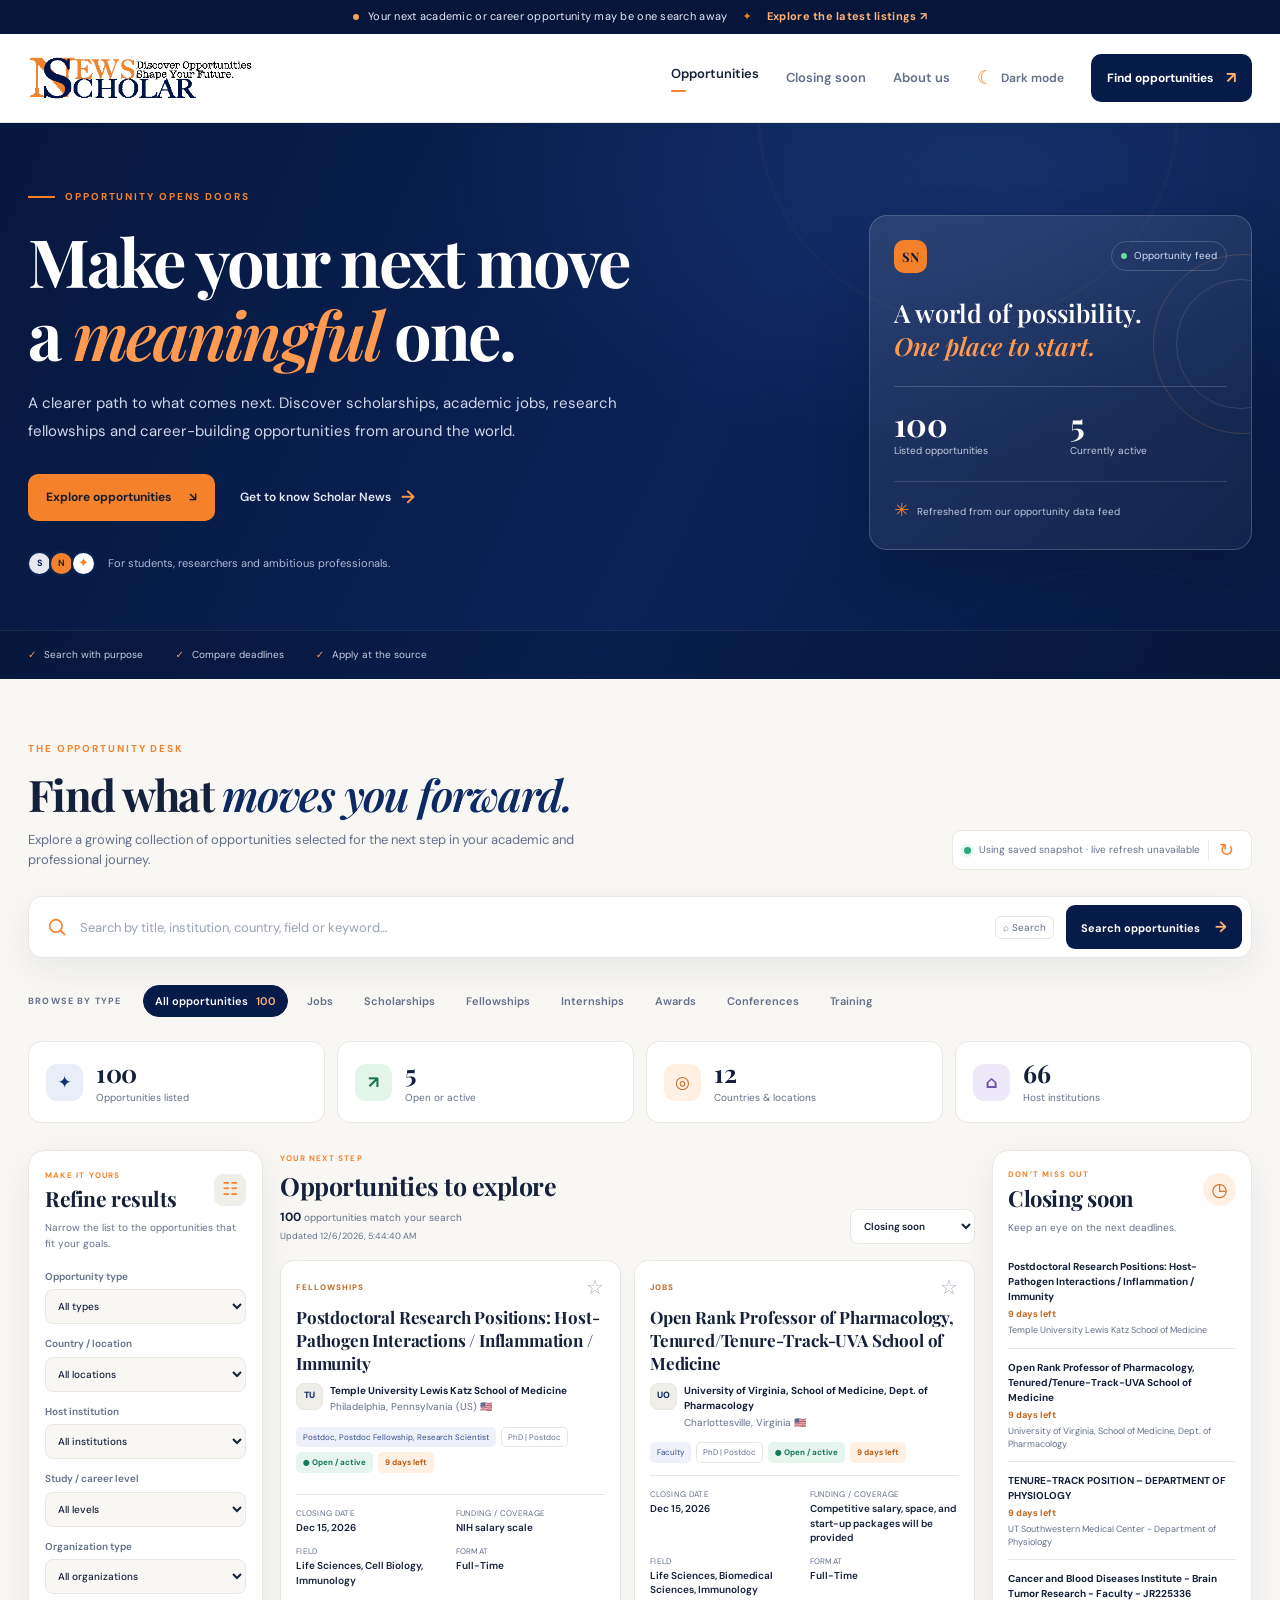
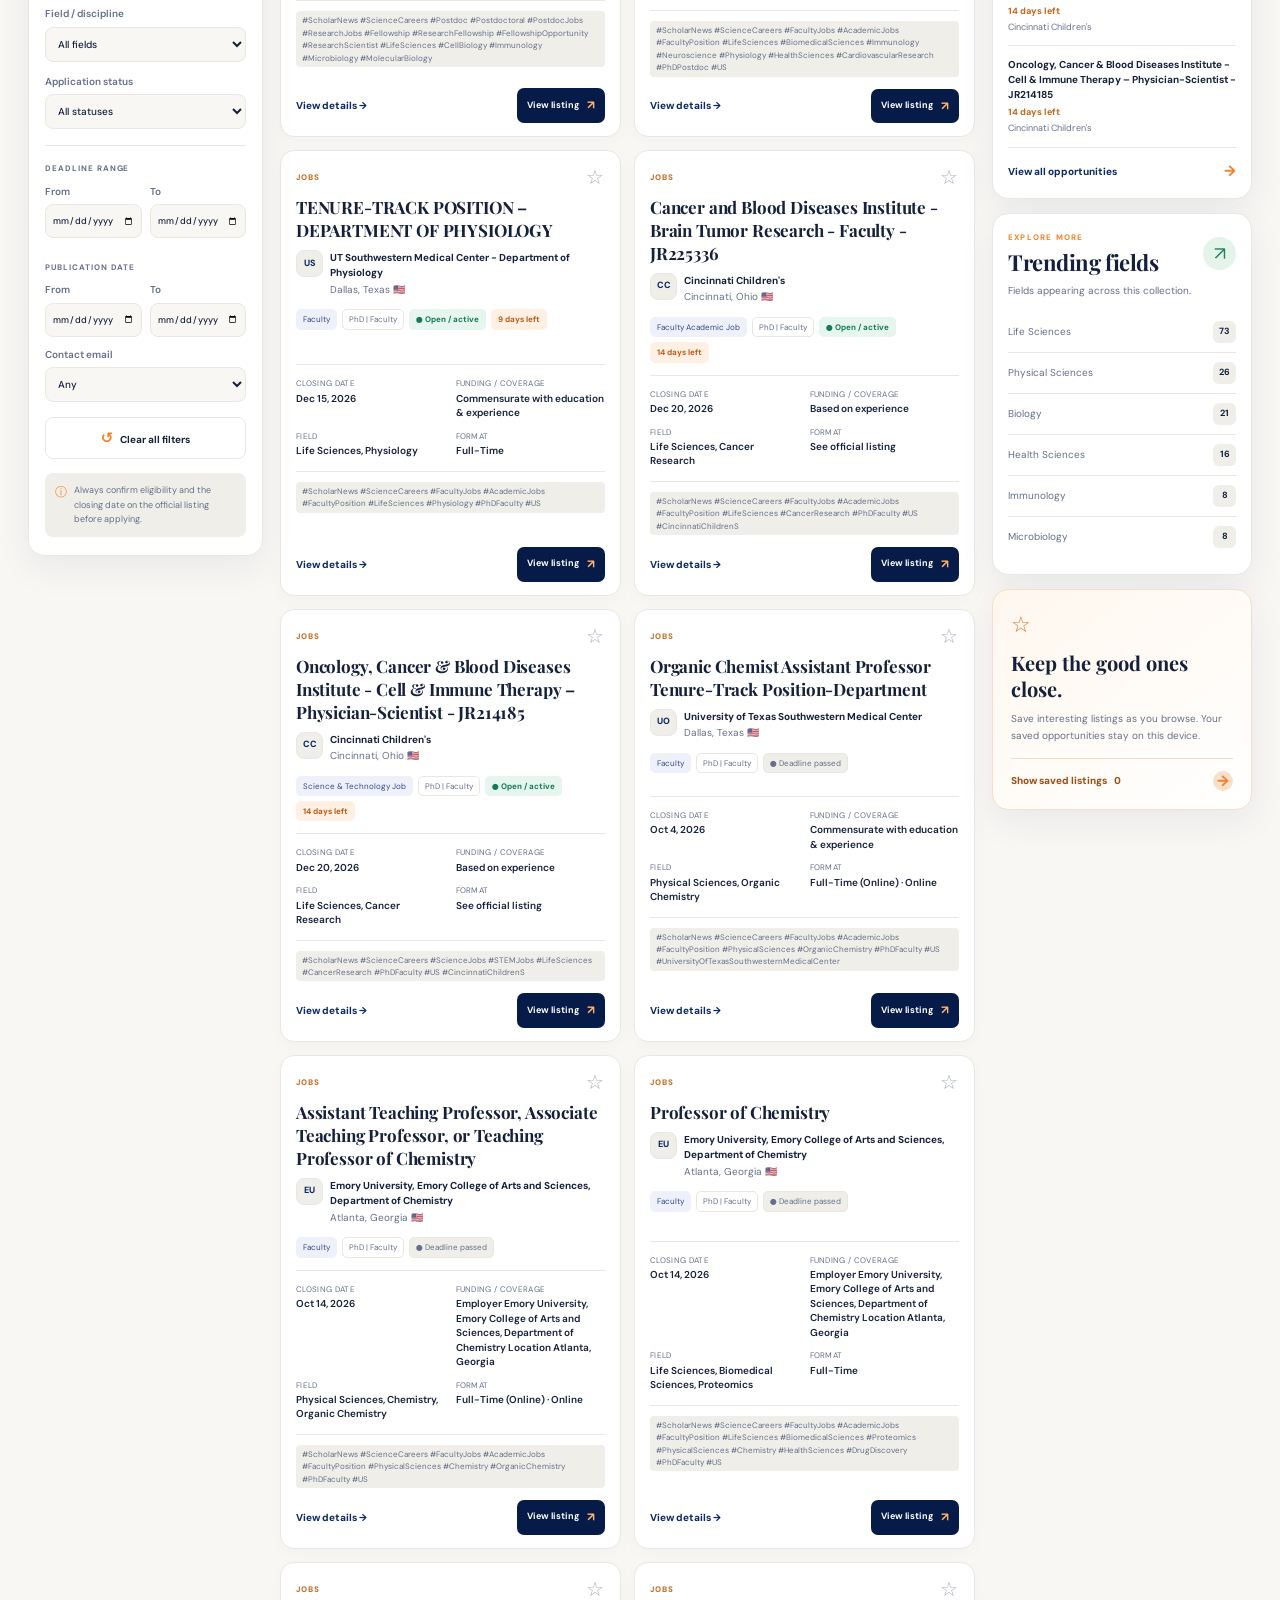
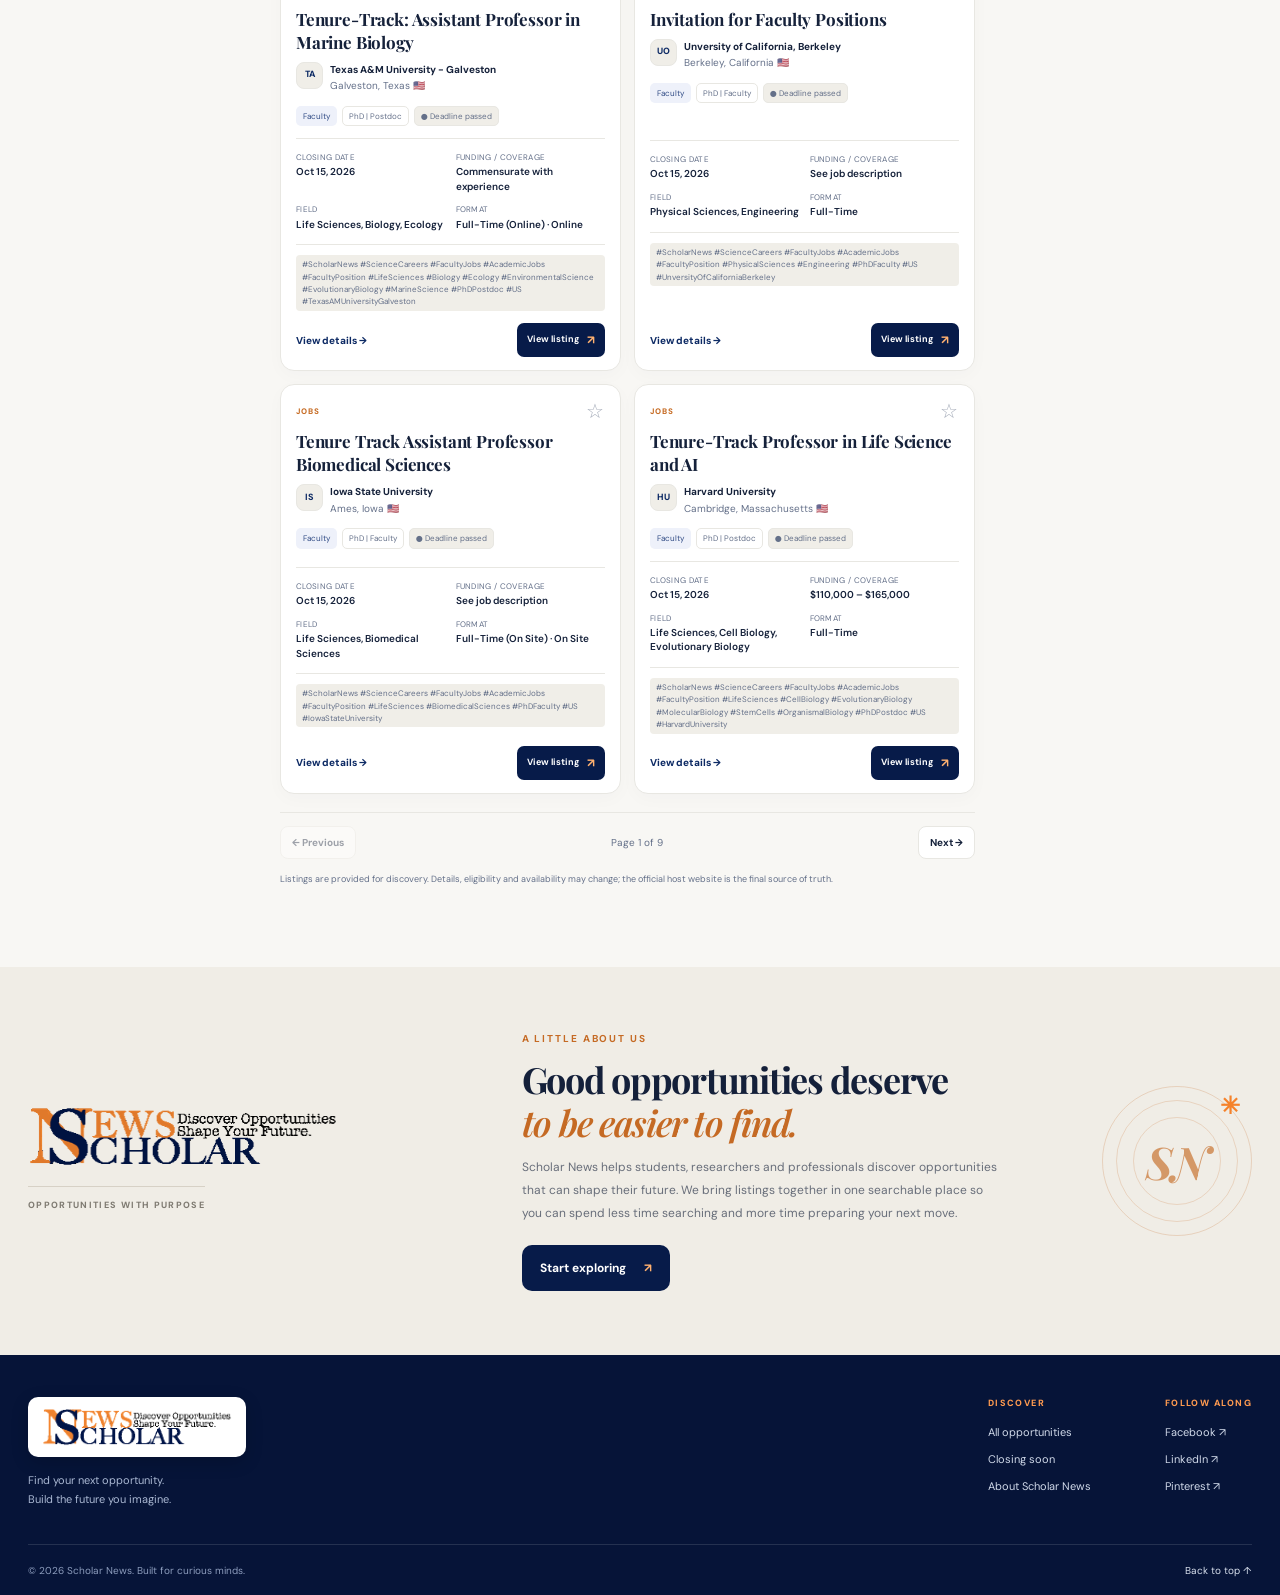
==== commit c483f804: "Bust cached website assets and revalidate page resources" ====
--- a/index.html
+++ b/index.html
@@ -13,7 +13,7 @@
   <link rel="preconnect" href="https://fonts.googleapis.com">
   <link rel="preconnect" href="https://fonts.gstatic.com" crossorigin>
   <link href="https://fonts.googleapis.com/css2?family=DM+Sans:wght@400;500;600;700&family=Playfair+Display:ital,wght@0,600;0,700;1,600;1,700&display=swap" rel="stylesheet">
-  <link rel="stylesheet" href="./premium.css">
+  <link rel="stylesheet" href="./premium-v20261010-1937.css">
   <title>Scholar News — Academic & Career Opportunities</title>
 </head>
 <body>
@@ -77,6 +77,6 @@
   </main>
   <footer class="site-footer"><div class="shell footer-main"><div class="footer-brand"><a href="#top"><img src="./SNLogo2.png" alt="Scholar News" width="400" height="79" loading="lazy"></a><p>Find your next opportunity.<br>Build the future you imagine.</p></div><div class="footer-links"><div><span class="footer-heading">DISCOVER</span><a href="#opportunities">All opportunities</a><a href="#deadlineRadar">Closing soon</a><a href="#about">About Scholar News</a></div><div><span class="footer-heading">FOLLOW ALONG</span><a href="https://web.facebook.com/ScholarNewsSN" target="_blank" rel="noopener">Facebook ↗</a><a href="https://linkedin.com/in/scholarnews" target="_blank" rel="noopener">LinkedIn ↗</a><a href="https://www.pinterest.com/scholar_news" target="_blank" rel="noopener">Pinterest ↗</a></div></div></div><div class="shell footer-bottom"><span>© <span id="currentYear"></span> Scholar News. Built for curious minds.</span><a href="#top">Back to top ↑</a></div></footer>
   <div class="detail-overlay hidden" id="detailPanel" role="dialog" aria-modal="true" aria-labelledby="detailTitle"><div class="detail-modal"><button class="detail-close" id="detailClose" type="button" aria-label="Close details">×</button><div class="detail-modal-kicker"><span class="detail-dot"></span> OPPORTUNITY DETAILS</div><h2 id="detailTitle">Opportunity title</h2><p class="detail-subtitle" id="detailSub"></p><div id="detailBody"></div></div></div><div class="toast-region" id="toastRegion" aria-live="polite" aria-atomic="true"></div>
-  <script src="./premium.js" defer></script>
+  <script src="./premium-v20261010-1937.js" defer></script>
 </body>
 </html>
--- a/premium-v20261010-1937.css
+++ b/premium-v20261010-1937.css
@@ -0,0 +1,61 @@
+:root{--navy:#071b49;--navy-2:#0d2a64;--orange:#f5822b;--orange-2:#ff9b4d;--ink:#15213a;--muted:#647089;--paper:#f8f7f4;--surface:#fff;--line:#e8e7e2;--soft:#f0eee8;--green:#14795d;--green-bg:#e6f5ed;--shadow:0 12px 36px rgba(7,27,73,.065);--radius:20px;--serif:"Playfair Display",Georgia,serif;--sans:"DM Sans",system-ui,-apple-system,BlinkMacSystemFont,"Segoe UI",sans-serif}
+[data-theme="dark"]{--ink:#f1f4fc;--muted:#a9b3c9;--paper:#0a1327;--surface:#101e37;--line:#263650;--soft:#172743;--green:#81d9b8;--green-bg:#173d38;--shadow:0 15px 42px rgba(0,0,0,.22)}
+*{box-sizing:border-box}html{scroll-behavior:smooth;scroll-padding-top:96px}body{margin:0;background:var(--paper);color:var(--ink);font:15px/1.55 var(--sans);-webkit-font-smoothing:antialiased}body,button,input,select{font-family:var(--sans)}button,select,input{font-size:inherit}button,a{-webkit-tap-highlight-color:transparent}a{color:inherit;text-decoration:none}button{cursor:pointer}img{max-width:100%;height:auto;display:block}.shell{width:min(1440px,calc(100% - 56px));margin-inline:auto}.hidden{display:none!important}.sr-only{position:absolute;width:1px;height:1px;padding:0;margin:-1px;overflow:hidden;clip:rect(0,0,0,0);white-space:nowrap;border:0}.skip-link{position:fixed;z-index:1000;left:12px;top:-80px;background:var(--orange);color:#111;padding:10px 14px;border-radius:8px;font-weight:700}.skip-link:focus{top:12px}
+.announcement{min-height:34px;display:flex;gap:9px;align-items:center;justify-content:center;padding:6px 16px;background:#06163b;color:#e4eaf7;font-size:11px;letter-spacing:.025em;text-align:center}.announcement-dot,.pulse-dot,.live-pill i{width:6px;height:6px;background:#f6a15f;border-radius:50%;display:inline-block;flex:0 0 auto}.announcement-sep{color:var(--orange);padding-inline:6px}.announcement a{color:#ffb176;font-weight:700}.announcement a:hover{text-decoration:underline}
+.site-header{position:sticky;top:0;z-index:50;background:color-mix(in srgb,var(--surface) 94%,transparent);border-bottom:1px solid var(--line);backdrop-filter:blur(18px)}.nav-wrap{min-height:88px;display:flex;align-items:center;justify-content:space-between;gap:28px}.brand{display:flex;align-items:center;width:225px;flex:0 0 auto}.brand img{width:100%;height:auto;object-fit:contain}.main-nav{display:flex;align-items:center;gap:27px}.nav-link{font-size:13px;color:var(--muted);font-weight:600;transition:color .18s}.nav-link:hover,.nav-link.active{color:var(--ink)}.nav-link.active:after{content:"";display:block;height:2px;width:15px;background:var(--orange);margin-top:5px;border-radius:2px}.nav-cta{display:inline-flex;align-items:center;gap:13px;background:var(--navy);color:white;padding:12px 16px;border-radius:10px;font-size:12px;font-weight:700;transition:transform .2s,background .2s}.nav-cta:hover{transform:translateY(-1px);background:#123579}.nav-cta span{color:#ffad6b;font-size:16px}.theme-toggle{border:0;display:flex;align-items:center;gap:7px;background:transparent;color:var(--muted);font-size:12px;font-weight:600;padding:8px 0}.theme-icon{font-size:19px;color:var(--orange)}.mobile-menu{display:none;border:1px solid var(--line);background:var(--surface);color:var(--ink);border-radius:10px;padding:9px}.mobile-menu span{display:block;width:19px;height:2px;background:currentColor;margin:4px 0;border-radius:2px}
+.hero{overflow:hidden;position:relative;background:radial-gradient(ellipse at 78% 8%,rgba(39,75,145,.38),transparent 40%),linear-gradient(115deg,#07183e 0%,#0a2256 55%,#071a42 100%);color:#fff}.hero-glow{position:absolute;pointer-events:none;border-radius:50%;filter:blur(1px)}.hero-glow-one{width:420px;height:420px;border:1px solid rgba(255,159,87,.12);right:8%;top:-220px}.hero-glow-two{width:600px;height:600px;border:1px solid rgba(255,255,255,.045);right:-140px;bottom:-490px}.hero-inner{min-height:440px;padding:66px 0 54px;display:grid;grid-template-columns:minmax(0,1.32fr) minmax(320px,.68fr);align-items:center;gap:8%}.hero-copy{position:relative;z-index:1;max-width:720px}.hero-kicker,.section-eyebrow,.mini-eyebrow{display:flex;align-items:center;gap:10px;color:var(--orange);font-size:10px;letter-spacing:.19em;font-weight:700}.kicker-line{display:block;width:27px;height:2px;background:var(--orange)}.hero h1{font:700 clamp(42px,5.2vw,70px)/1.1 var(--serif);letter-spacing:-.04em;margin:19px 0 20px}.hero h1 em,.feature-title em,.section-intro h2 em,.about-copy h2 em{font-weight:600;color:#ff9a50}.hero-lede{font-size:15px;line-height:1.85;color:#d0d9eb;max-width:625px;margin:0}.hero-actions{display:flex;align-items:center;gap:25px;margin-top:29px;flex-wrap:wrap}.button{display:inline-flex;align-items:center;justify-content:center;gap:18px;padding:13px 17px;border-radius:10px;border:1px solid transparent;font-weight:700;font-size:12px;transition:transform .18s,background .18s,border-color .18s}.button:hover{transform:translateY(-2px)}.button-orange{background:var(--orange);color:#171c29}.button-orange:hover{background:#ff9c54}.hero-text-link{display:inline-flex;align-items:center;gap:10px;color:#e3e9f5;font-size:12px;font-weight:600}.hero-text-link span{color:#ff9b4e;font-size:18px}.hero-proof{display:flex;align-items:center;gap:12px;margin-top:30px;font-size:11px;color:#aebbd4}.avatar-stack{display:flex;padding-left:2px}.avatar-stack span{height:25px;width:25px;margin-left:-3px;border-radius:50%;display:grid;place-items:center;border:2px solid #0b2253;background:#e6e8ed;color:#0b2253;font-size:9px;font-weight:800}.avatar-stack span:nth-child(2){background:var(--orange);color:#1e2431}.avatar-stack span:nth-child(3){background:#fff;color:var(--orange);font-size:13px}
+.hero-feature{position:relative;z-index:1;overflow:hidden;border:1px solid rgba(255,255,255,.18);border-radius:18px;padding:24px;background:linear-gradient(140deg,rgba(255,255,255,.10),rgba(255,255,255,.045));box-shadow:0 25px 60px rgba(0,0,0,.12);max-width:385px;width:100%;justify-self:end}.feature-top{display:flex;align-items:center;justify-content:space-between;gap:10px}.feature-mark{display:grid;place-items:center;width:33px;height:33px;border-radius:10px;background:var(--orange);color:#101c3e;font:700 13px var(--serif)}.live-pill{display:inline-flex;align-items:center;gap:7px;border:1px solid rgba(255,255,255,.17);border-radius:999px;padding:6px 9px;color:#d8e2f3;font-size:10px}.live-pill i{background:#70d7a4}.feature-title{font:600 25px/1.34 var(--serif);margin-top:23px;position:relative;z-index:2}.feature-rule{height:1px;background:rgba(255,255,255,.17);margin:23px 0 19px}.feature-stats{display:grid;grid-template-columns:1fr 1fr;gap:18px;position:relative;z-index:2}.feature-stats>div{display:flex;flex-direction:column;gap:2px}.feature-number{font:700 32px/1.1 var(--serif);color:#fff}.feature-caption{font-size:10px;color:#c3cfe3}.feature-footer{display:flex;align-items:center;gap:8px;margin-top:23px;padding-top:15px;border-top:1px solid rgba(255,255,255,.14);font-size:10px;color:#becbe0;position:relative;z-index:2}.sparkle{color:var(--orange);font-size:18px}.feature-orbit{position:absolute;border:1px solid rgba(255,147,72,.2);border-radius:50%;pointer-events:none}.orbit-a{width:180px;height:180px;right:-82px;top:38px}.orbit-b{width:130px;height:130px;right:-55px;top:63px;border-color:rgba(255,255,255,.12)}.hero-bottom{background:rgba(0,0,0,.12);border-top:1px solid rgba(255,255,255,.08)}.hero-bottom-inner{display:flex;align-items:center;gap:32px;min-height:48px;flex-wrap:wrap}.hero-bottom-inner>span{display:flex;align-items:center;gap:8px;color:#c5d0e4;font-size:10px}.tiny-check{font-style:normal;color:#ff9d58;font-weight:700}
+.opportunities-section{padding:62px 0 80px}.section-intro{display:flex;align-items:flex-end;justify-content:space-between;gap:26px;margin-bottom:26px}.section-intro h2,.about-copy h2{font:700 clamp(30px,3.4vw,44px)/1.2 var(--serif);letter-spacing:-.035em;margin:11px 0 10px}.section-intro h2 em,.about-copy h2 em{font-weight:600;color:var(--navy-2)}[data-theme="dark"] .section-intro h2 em{color:#96b5ff}.section-intro p{max-width:600px;color:var(--muted);font-size:13px;margin:0}.updated-indicator{display:flex;align-items:center;gap:8px;padding:9px 11px;border:1px solid var(--line);background:var(--surface);border-radius:9px;color:var(--muted);font-size:10px;white-space:nowrap}.pulse-dot{width:7px;height:7px;background:#2aa97a;box-shadow:0 0 0 3px rgba(42,169,122,.12)}.refresh-button{border:0;border-left:1px solid var(--line);padding-left:10px;color:var(--orange);background:transparent;font-size:18px;line-height:1}.refresh-button:disabled{opacity:.55;cursor:wait}.search-panel{display:flex;align-items:center;gap:12px;padding:8px 9px 8px 17px;background:var(--surface);border:1px solid var(--line);border-radius:14px;box-shadow:var(--shadow)}.search-icon{width:22px;color:var(--orange);flex:0 0 auto}.search-icon svg{width:22px;display:block}.search-panel input{width:100%;min-width:0;border:0;outline:0;background:transparent;color:var(--ink);font-size:13px;padding:12px 0}.search-panel input::placeholder{color:#9aa3b3}.search-hint{color:var(--muted);font:10px var(--sans);padding:4px 7px;border:1px solid var(--line);border-radius:6px;white-space:nowrap}.search-submit{border:0;border-radius:9px;background:var(--navy);color:#fff;padding:12px 15px;font-size:11px;font-weight:700;white-space:nowrap}.search-submit span{margin-left:12px;color:#ffb170;font-size:15px}.search-submit:hover{background:#133578}
+.category-row{display:flex;align-items:flex-start;gap:22px;margin:27px 0 24px}.category-label{color:var(--muted);font-size:9px;letter-spacing:.13em;font-weight:700;padding-top:10px;white-space:nowrap}.category-chips{display:flex;gap:7px;flex-wrap:wrap}.category-chip{border:1px solid transparent;background:transparent;color:var(--muted);font-size:11px;font-weight:600;border-radius:999px;padding:8px 11px;transition:all .17s;white-space:nowrap}.category-chip:hover{border-color:var(--line);background:var(--surface);color:var(--ink)}.category-chip.active{background:var(--navy);border-color:var(--navy);color:#fff}.chip-count{display:inline-block;margin-left:5px;color:#ffb170}.stats-grid{display:grid;grid-template-columns:repeat(4,minmax(0,1fr));gap:12px;margin-bottom:27px}.stat-card{display:flex;align-items:center;gap:13px;padding:17px;background:var(--surface);border:1px solid var(--line);border-radius:13px;min-width:0}.stat-icon{width:37px;height:37px;display:grid;place-items:center;flex:0 0 auto;border-radius:11px;font-size:17px;font-weight:700}.stat-icon-navy{background:#e9edf8;color:#14316c}.stat-icon-green{background:#e3f4e9;color:#18734f}.stat-icon-orange{background:#fff0e3;color:#c4671d}.stat-icon-purple{background:#eee9fa;color:#7150af}.stat-value{font:700 25px/1.1 var(--serif);letter-spacing:-.02em;display:block}.stat-label{font-size:10px;color:var(--muted);display:block;margin-top:3px;white-space:normal}
+.dashboard-layout{display:grid;grid-template-columns:235px minmax(0,1fr) 260px;gap:17px;align-items:start}.filters-card,.insight-card,.saved-card{background:var(--surface);border:1px solid var(--line);border-radius:16px;box-shadow:var(--shadow)}.filters-card{padding:18px 16px;position:sticky;top:106px}.filters-heading{display:flex;align-items:center;justify-content:space-between;gap:8px}.filters-heading h3,.results-heading h3,.insight-title-row h3{margin:5px 0 0;font:700 21px/1.2 var(--serif);letter-spacing:-.02em}.mini-eyebrow{font-size:8px;letter-spacing:.15em}.filter-symbol{display:grid;place-items:center;width:32px;height:32px;background:var(--soft);border-radius:9px;color:var(--orange);font-size:18px}.filters-description{font-size:10px;line-height:1.65;color:var(--muted);margin:8px 0 16px}.filter-field{display:flex;flex-direction:column;gap:5px;min-width:0;margin-bottom:12px}.filter-field label{font-size:10px;color:var(--muted);font-weight:600}.filter-field select,.filter-field input{width:100%;min-width:0;max-width:100%;padding:9px 8px;border:1px solid var(--line);border-radius:8px;background:var(--paper);color:var(--ink);outline:0;font:500 10px var(--sans)}.filter-field select:focus,.filter-field input:focus{border-color:var(--orange);box-shadow:0 0 0 3px rgba(245,130,43,.1)}.filter-divider{height:1px;background:var(--line);margin:16px 0}.filter-subheading{font-size:8px;letter-spacing:.12em;font-weight:700;color:var(--muted);margin-bottom:9px}.published-subheading{margin-top:13px}.date-filter-grid{display:grid;grid-template-columns:1fr 1fr;gap:8px}.date-filter-grid .filter-field{margin-bottom:10px}.date-filter-grid input{padding-inline:6px;font-size:9px}.clear-filters{width:100%;border:1px solid var(--line);background:transparent;color:var(--ink);border-radius:8px;padding:10px;font-size:10px;font-weight:700;margin-top:3px}.clear-filters span{font-size:15px;color:var(--orange);margin-right:5px}.clear-filters:hover{background:var(--soft)}.filter-note{display:flex;align-items:flex-start;gap:7px;background:var(--soft);border-radius:8px;padding:10px;margin-top:14px;font-size:9px;line-height:1.6;color:var(--muted)}.filter-note span:first-child{color:var(--orange);font-size:12px}
+.results-column{min-width:0}.results-heading{display:flex;align-items:flex-end;justify-content:space-between;gap:12px;margin:2px 0 16px}.results-heading h3{font-size:25px;margin-top:7px}.results-summary{font-size:10px;color:var(--muted);margin:7px 0 0}.results-summary strong{color:var(--ink);font-size:12px}.last-updated{display:block;color:var(--muted);font-size:9px;margin-top:3px}.sort-select{max-width:160px;border:1px solid var(--line);border-radius:8px;padding:9px;background:var(--surface);color:var(--ink);font:600 10px var(--sans)}.results-grid{display:grid;grid-template-columns:repeat(2,minmax(0,1fr));gap:13px}.loading-card{grid-column:1/-1;display:flex;justify-content:center;align-items:center;gap:12px;min-height:180px;color:var(--muted);background:var(--surface);border:1px solid var(--line);border-radius:14px;font-size:12px}.loading-spinner{width:20px;height:20px;border:2px solid var(--line);border-top-color:var(--orange);border-radius:50%;animation:spin .8s linear infinite}@keyframes spin{to{transform:rotate(360deg)}}
+.opportunity-card{min-width:0;display:flex;flex-direction:column;gap:0;background:var(--surface);border:1px solid var(--line);border-radius:14px;padding:16px 15px 13px;box-shadow:0 5px 18px rgba(7,27,73,.025);transition:transform .18s,border-color .18s,box-shadow .18s}.opportunity-card:hover{transform:translateY(-2px);border-color:#d5b99e;box-shadow:0 13px 28px rgba(7,27,73,.08)}.card-topline{display:flex;align-items:center;justify-content:space-between;gap:8px;margin-bottom:9px}.card-type{font-size:8px;letter-spacing:.12em;font-weight:800;color:#c66b23;text-transform:uppercase}.card-save{border:0;background:transparent;color:#a6adba;font-size:20px;line-height:1;padding:0 1px}.card-save.saved{color:var(--orange)}.card-save:hover{color:var(--orange)}.card-title{font:700 17px/1.35 var(--serif);letter-spacing:-.01em;margin:0 0 8px;overflow-wrap:anywhere}.card-title a:hover{color:#bd6522}.card-institution{display:flex;align-items:flex-start;gap:7px;color:var(--muted);font-size:10px;line-height:1.55;margin:0 0 12px}.institution-mark{display:grid;place-items:center;width:27px;height:27px;flex:0 0 auto;border:1px solid var(--line);background:var(--soft);border-radius:8px;color:var(--navy-2);font-size:9px;font-weight:800}.institution-name{display:block;color:var(--ink);font-weight:700}.institution-place{display:block;color:var(--muted);margin-top:1px}.card-badges{display:flex;align-items:center;gap:5px;flex-wrap:wrap;margin-bottom:12px}.badge{display:inline-flex;align-items:center;gap:4px;max-width:100%;border:1px solid var(--line);border-radius:5px;padding:4px 6px;color:var(--muted);font-size:8px;line-height:1.3}.badge-open{background:var(--green-bg);border-color:transparent;color:var(--green);font-weight:700}.badge-closed{background:var(--soft);color:var(--muted)}.badge-urgent{background:#fff0e3;border-color:transparent;color:#b85b16;font-weight:700}.badge-category{background:#eef1fa;color:#304b85;border-color:transparent}.card-meta{display:grid;grid-template-columns:1fr 1fr;gap:9px 10px;padding:12px 0;border-top:1px solid var(--line);border-bottom:1px solid var(--line);margin-top:auto}.card-meta-item{min-width:0}.card-meta-label{display:block;font-size:8px;letter-spacing:.04em;color:var(--muted);margin-bottom:2px}.card-meta-value{display:block;font-size:10px;line-height:1.45;font-weight:600;color:var(--ink);overflow-wrap:anywhere}.card-tags{display:flex;gap:4px;flex-wrap:wrap;margin:10px 0 12px}.tag{font-size:8px;color:var(--muted);background:var(--soft);padding:3px 6px;border-radius:4px}.card-footer{display:flex;justify-content:space-between;align-items:center;gap:8px;margin-top:auto}.details-button{border:0;background:transparent;padding:7px 0;color:var(--navy-2);font-size:10px;font-weight:800}.details-button:hover{text-decoration:underline;color:var(--orange)}[data-theme="dark"] .details-button{color:#a8c0ff}.apply-button{display:inline-flex;align-items:center;gap:8px;border-radius:7px;background:var(--navy);color:#fff;padding:8px 10px;font-size:9px;font-weight:700;white-space:nowrap}.apply-button span{color:#ffb170;font-size:12px}.apply-button:hover{background:#143778}.empty-state{text-align:center;background:var(--surface);border:1px dashed var(--line);border-radius:14px;padding:42px 18px;margin-top:10px}.empty-icon{font-size:32px;color:var(--orange)}.empty-state h3{font:700 23px var(--serif);margin:8px 0}.empty-state p{font-size:12px;color:var(--muted);margin:0 auto 17px}.button-outline{background:transparent;border-color:var(--line);color:var(--ink)}.pagination{display:flex;align-items:center;justify-content:space-between;gap:10px;margin-top:18px;padding-top:13px;border-top:1px solid var(--line)}.pagination button{border:1px solid var(--line);background:var(--surface);color:var(--ink);border-radius:8px;padding:9px 11px;font-size:10px;font-weight:700}.pagination button:hover:not(:disabled){border-color:var(--orange)}.pagination button:disabled{opacity:.4;cursor:not-allowed}.pagination span{color:var(--muted);font-size:10px}.source-footnote{margin:13px 0 0;font-size:9px;line-height:1.6;color:var(--muted)}
+.insights-column{display:grid;gap:14px}.insight-card{padding:17px 15px}.insight-title-row{display:flex;justify-content:space-between;align-items:center;gap:8px}.insight-title-row h3{font-size:22px}.insight-round-icon{width:33px;height:33px;display:grid;place-items:center;background:#fff0e3;color:#c56820;border-radius:50%;font-size:19px}.trend-icon{background:#e5f4eb;color:#21845d}.insight-copy{font-size:10px;color:var(--muted);margin:8px 0 13px}.radar-list{display:grid;gap:2px}.radar-item{display:flex;flex-direction:column;gap:4px;width:100%;border:0;border-top:1px solid var(--line);background:transparent;color:var(--ink);text-align:left;padding:11px 0 9px}.radar-item:first-child{border-top:0}.radar-item strong{font-size:10px;line-height:1.5;font-weight:700}.radar-item:hover strong{color:#c56820}.radar-days{font-size:9px;color:#c56820;font-weight:800}.radar-item .small{font-size:9px;color:var(--muted);line-height:1.4}.insight-link{display:flex;justify-content:space-between;align-items:center;width:100%;border:0;border-top:1px solid var(--line);background:transparent;color:var(--navy-2);padding:13px 0 0;margin-top:4px;font-size:10px;font-weight:800;text-align:left}.insight-link span{color:var(--orange);font-size:15px}[data-theme="dark"] .insight-link{color:#a8c0ff}.trend-list{display:grid;gap:0}.trend-row{display:flex;justify-content:space-between;align-items:center;gap:10px;border-top:1px solid var(--line);padding:9px 0;font-size:10px}.trend-row:first-child{border-top:0}.trend-row span{color:var(--muted);overflow-wrap:anywhere}.trend-row strong{display:grid;place-items:center;min-width:23px;height:22px;padding:0 5px;border-radius:6px;background:var(--soft);font-size:9px}.small-muted{font-size:10px;color:var(--muted);padding:9px 0}.saved-card{padding:18px;background:linear-gradient(145deg,#fff7ee,#fff);border-color:#f3dfcc}[data-theme="dark"] .saved-card{background:linear-gradient(145deg,#2d2830,#17233b);border-color:#59402f}.saved-star{font-size:22px;color:#d9762a}.saved-card h3{font:700 20px/1.3 var(--serif);margin:8px 0}.saved-card p{font-size:10px;color:var(--muted);line-height:1.7;margin:0 0 14px}.saved-link{width:100%;display:flex;align-items:center;gap:7px;border:0;border-top:1px solid #f0dcca;background:transparent;color:#9e4d14;text-align:left;padding:12px 0 0;font-weight:800;font-size:10px}.saved-link span:nth-child(2){display:grid;place-items:center;min-width:20px;height:20px;border-radius:50%;background:#f8dfc9;margin-left:auto}.saved-link span:last-child{color:var(--orange);font-size:15px}
+.about-section{position:relative;overflow:hidden;background:#f0ede6;padding:64px 0;color:#14203a}[data-theme="dark"] .about-section{background:#111f37;color:#f1f4fc}.about-inner{display:grid;grid-template-columns:.82fr 1fr .3fr;align-items:center;gap:8%;position:relative}.about-brand img{width:min(310px,100%);mix-blend-mode:multiply}[data-theme="dark"] .about-brand img{mix-blend-mode:normal}.about-seal{display:inline-block;border-top:1px solid #d7d1c6;margin-top:19px;padding-top:12px;color:#7f7b72;font-size:9px;font-weight:800;letter-spacing:.15em}.about-copy .section-eyebrow{color:#c56a24}.about-copy h2{font-size:36px;margin:12px 0}.about-copy h2 em{color:#c56a24}.about-copy p{font-size:12px;line-height:1.9;color:#686e7a;max-width:560px;margin:0 0 20px}[data-theme="dark"] .about-copy p{color:#a9b3c9}.button-dark{background:var(--navy);color:#fff}.button-dark span{color:#ffb170}.about-decoration{width:150px;height:150px;border-radius:50%;border:1px solid rgba(197,106,36,.22);display:grid;place-items:center;position:relative;color:rgba(197,106,36,.65);font:italic 700 45px var(--serif)}.about-decoration:before,.about-decoration:after{content:"";position:absolute;inset:13px;border:1px solid rgba(197,106,36,.2);border-radius:50%}.about-decoration:after{inset:30px}.about-decoration i{font-style:normal;position:absolute;top:1px;right:11px;font-size:24px;color:var(--orange)}
+.site-footer{background:#061438;color:#fff}.footer-main{display:flex;justify-content:space-between;gap:50px;padding:42px 0 36px}.footer-brand img{width:205px;filter:none}.footer-brand p{font-size:11px;line-height:1.7;color:#aab8d3;margin:14px 0 0}.footer-links{display:flex;gap:74px}.footer-links>div{display:flex;flex-direction:column;align-items:flex-start;gap:10px}.footer-heading{color:#ff9b50;font-size:9px;letter-spacing:.16em;font-weight:800;margin-bottom:3px}.footer-links a{font-size:11px;color:#d0d9e9}.footer-links a:hover{color:#ffb170}.footer-bottom{display:flex;justify-content:space-between;align-items:center;gap:15px;min-height:51px;border-top:1px solid rgba(255,255,255,.12);font-size:10px;color:#8d9dbd}.footer-bottom a{color:#d9e1ee}.footer-bottom a:hover{color:#ffb170}
+.detail-overlay{position:fixed;z-index:100;inset:0;background:rgba(3,10,28,.72);backdrop-filter:blur(6px);display:flex;align-items:center;justify-content:center;padding:20px;overflow-y:auto}.detail-modal{position:relative;max-height:min(850px,calc(100vh - 40px));overflow:auto;width:min(760px,100%);padding:30px;background:var(--surface);border:1px solid var(--line);border-radius:18px;box-shadow:0 30px 100px rgba(0,0,0,.28)}.detail-close{position:absolute;right:17px;top:14px;width:35px;height:35px;border:1px solid var(--line);background:var(--soft);color:var(--ink);border-radius:50%;font-size:22px}.detail-modal-kicker{display:flex;align-items:center;gap:8px;color:var(--orange);font-size:9px;font-weight:800;letter-spacing:.15em}.detail-dot{width:7px;height:7px;border-radius:50%;background:var(--orange)}.detail-modal h2{font:700 clamp(26px,4vw,36px)/1.2 var(--serif);margin:14px 40px 7px 0}.detail-subtitle{font-size:12px;color:var(--muted);margin:0 0 20px}.detail-grid{display:grid;grid-template-columns:repeat(2,minmax(0,1fr));gap:10px}.detail-item{padding:12px;background:var(--paper);border:1px solid var(--line);border-radius:10px;min-width:0;overflow-wrap:anywhere}.detail-item small{display:block;color:var(--muted);font-size:9px;margin-bottom:5px}.detail-item div{font-size:11px;line-height:1.6}.detail-description{margin-top:14px;padding:14px;border:1px solid var(--line);border-radius:10px;font-size:11px;line-height:1.75;white-space:pre-wrap;overflow-wrap:anywhere;max-height:180px;overflow:auto}.detail-actions{display:flex;gap:10px;flex-wrap:wrap;margin-top:18px}.detail-actions .apply-button{font-size:11px;padding:11px 13px}.copy-button{border:1px solid var(--line);background:transparent;color:var(--ink);border-radius:8px;padding:10px 13px;font-size:11px;font-weight:700}.toast-region{position:fixed;bottom:22px;right:22px;z-index:120;display:grid;gap:8px}.toast{background:#071b49;color:#fff;padding:12px 16px;border-radius:10px;box-shadow:0 10px 30px rgba(0,0,0,.2);font-size:12px;animation:toastIn .18s ease-out}.toast.error{background:#842d21}@keyframes toastIn{from{opacity:0;transform:translateY(6px)}to{opacity:1;transform:translateY(0)}}
+@media (max-width:1200px){.dashboard-layout{grid-template-columns:220px minmax(0,1fr)}.insights-column{grid-column:2;grid-template-columns:repeat(2,minmax(0,1fr));align-items:start}.saved-card{grid-column:1/-1}.hero-inner{gap:5%}.brand{width:195px}.main-nav{gap:18px}.results-grid{grid-template-columns:repeat(2,minmax(0,1fr))}}
+@media (max-width:850px){.shell{width:min(100% - 36px,700px)}.nav-wrap{min-height:74px}.brand{width:190px}.mobile-menu{display:block;margin-left:auto}.main-nav{display:none;position:absolute;top:calc(100% - 1px);left:0;right:0;padding:17px 22px 20px;background:var(--surface);border-bottom:1px solid var(--line);box-shadow:var(--shadow);align-items:stretch;gap:8px;flex-direction:column}.main-nav.open{display:flex}.nav-link{padding:9px 0}.nav-link.active:after{display:none}.theme-toggle{padding:9px 0}.nav-cta{justify-content:center;margin-top:5px}.hero-inner{grid-template-columns:1fr;padding:52px 0 40px;gap:38px}.hero-feature{justify-self:start;max-width:460px}.hero h1{font-size:clamp(42px,8vw,64px)}.hero-bottom-inner{gap:14px 22px;padding:12px 0}.section-intro{align-items:flex-start;flex-direction:column}.updated-indicator{align-self:flex-start}.category-row{display:block}.category-label{display:block;margin-bottom:9px}.stats-grid{grid-template-columns:repeat(2,minmax(0,1fr))}.dashboard-layout{grid-template-columns:1fr}.filters-card{position:static}.filters-card .filters-description{max-width:550px}.filters-card{display:grid;grid-template-columns:repeat(2,minmax(0,1fr));gap:0 12px}.filters-heading,.filters-description,.filter-divider,.filter-subheading,.clear-filters,.filter-note{grid-column:1/-1}.date-filter-grid{min-width:0}.insights-column{grid-column:auto;grid-template-columns:repeat(2,minmax(0,1fr))}.saved-card{grid-column:auto}.about-inner{grid-template-columns:.7fr 1fr;gap:25px}.about-decoration{display:none}.footer-links{gap:40px}}
+@media (max-width:560px){.shell{width:calc(100% - 30px)}.announcement{font-size:9px;gap:6px;flex-wrap:wrap}.announcement-sep{display:none}.nav-wrap{min-height:68px}.brand{width:172px}.hero-inner{padding:43px 0 31px;gap:30px}.hero h1{font-size:clamp(39px,11vw,51px);line-height:1.11;margin:15px 0}.hero-lede{font-size:13px}.hero-actions{gap:15px;margin-top:23px}.hero-proof{font-size:9px;margin-top:23px}.hero-feature{padding:18px}.feature-title{font-size:23px;margin-top:18px}.hero-bottom-inner{gap:7px 14px}.hero-bottom-inner>span{font-size:9px}.opportunities-section{padding:42px 0 55px}.section-intro h2{font-size:32px}.section-intro p{font-size:12px}.search-panel{padding:6px 8px 6px 12px;gap:8px}.search-panel input{font-size:11px}.search-hint{display:none}.search-submit{padding:11px;font-size:0}.search-submit span{font-size:18px;margin:0}.category-chips{gap:5px}.category-chip{padding:7px 9px;font-size:10px}.stats-grid{gap:8px}.stat-card{padding:12px 10px;gap:9px}.stat-icon{width:31px;height:31px;font-size:14px;border-radius:9px}.stat-value{font-size:23px}.stat-label{font-size:9px}.filters-card{padding:16px 13px;grid-template-columns:1fr 1fr;gap:0 9px}.filter-field select,.filter-field input{font-size:10px;padding:9px 6px}.results-heading{align-items:flex-start;flex-direction:column}.results-heading h3{font-size:23px}.sort-select{max-width:none;width:100%}.results-controls{width:100%}.results-grid{grid-template-columns:1fr}.opportunity-card{padding:15px}.card-title{font-size:18px}.insights-column{grid-template-columns:1fr}.saved-card{grid-column:auto}.about-section{padding:40px 0}.about-inner{grid-template-columns:1fr;gap:22px}.about-brand{display:flex;align-items:center;justify-content:space-between;gap:14px}.about-brand img{width:155px}.about-seal{font-size:7px;margin:0;border-top:0;padding:0}.about-copy h2{font-size:30px}.about-copy p{font-size:11px}.footer-main{flex-direction:column;gap:28px;padding:34px 0}.footer-brand img{width:180px}.footer-links{justify-content:space-between;gap:18px}.footer-links>div{gap:8px}.footer-bottom{font-size:9px}.detail-modal{padding:23px 16px}.detail-grid{grid-template-columns:1fr}.detail-modal h2{font-size:26px}.toast-region{bottom:12px;left:12px;right:12px}.toast{text-align:center}}
+@media(prefers-reduced-motion:reduce){*,*::before,*::after{scroll-behavior:auto!important;animation-duration:.01ms!important;animation-iteration-count:1!important;transition-duration:.01ms!important}}
+
+/* Rich opportunity summaries: render sanitized HTML as typography, not literal tags. */
+.detail-summary{margin-top:18px}
+.detail-summary h3{font:700 19px/1.3 var(--serif);margin:0 0 9px;color:var(--ink)}
+.detail-description.rich-summary{white-space:normal;max-height:300px;overflow:auto;overflow-wrap:anywhere;line-height:1.8}
+.rich-summary p{margin:0 0 12px}
+.rich-summary p:last-child{margin-bottom:0}
+.rich-summary strong,.rich-summary b{font-weight:800}
+.rich-summary em,.rich-summary i{font-style:italic}
+.rich-summary a{color:var(--orange);text-decoration:underline;text-underline-offset:2px;overflow-wrap:anywhere}
+.rich-summary a:hover{color:#bd6522}
+.rich-summary ul,.rich-summary ol{margin:8px 0 13px;padding-left:23px}
+.rich-summary li{margin:4px 0}
+.rich-summary blockquote{margin:12px 0;padding:9px 13px;border-left:3px solid var(--orange);background:var(--soft);border-radius:0 7px 7px 0}
+.rich-summary h2,.rich-summary h3,.rich-summary h4,.rich-summary h5,.rich-summary h6{font-family:var(--serif);line-height:1.35;margin:15px 0 7px}
+.rich-summary hr{border:0;border-top:1px solid var(--line);margin:13px 0}
+
+
+/* Increase the Scholar News logo contrast in the dark footer. */
+.footer-brand>a{
+  display:inline-flex;
+  align-items:center;
+  justify-content:center;
+  width:fit-content;
+  max-width:100%;
+  padding:10px 13px;
+  border-radius:10px;
+  background:#fff;
+  border:1px solid rgba(255,255,255,.75);
+  box-shadow:0 5px 18px rgba(0,0,0,.16);
+}
+.footer-brand>a img{
+  width:190px;
+  max-width:100%;
+  filter:none;
+  mix-blend-mode:normal;
+}
+@media(max-width:560px){
+  .footer-brand>a{padding:8px 10px;border-radius:9px}
+  .footer-brand>a img{width:165px}
+}
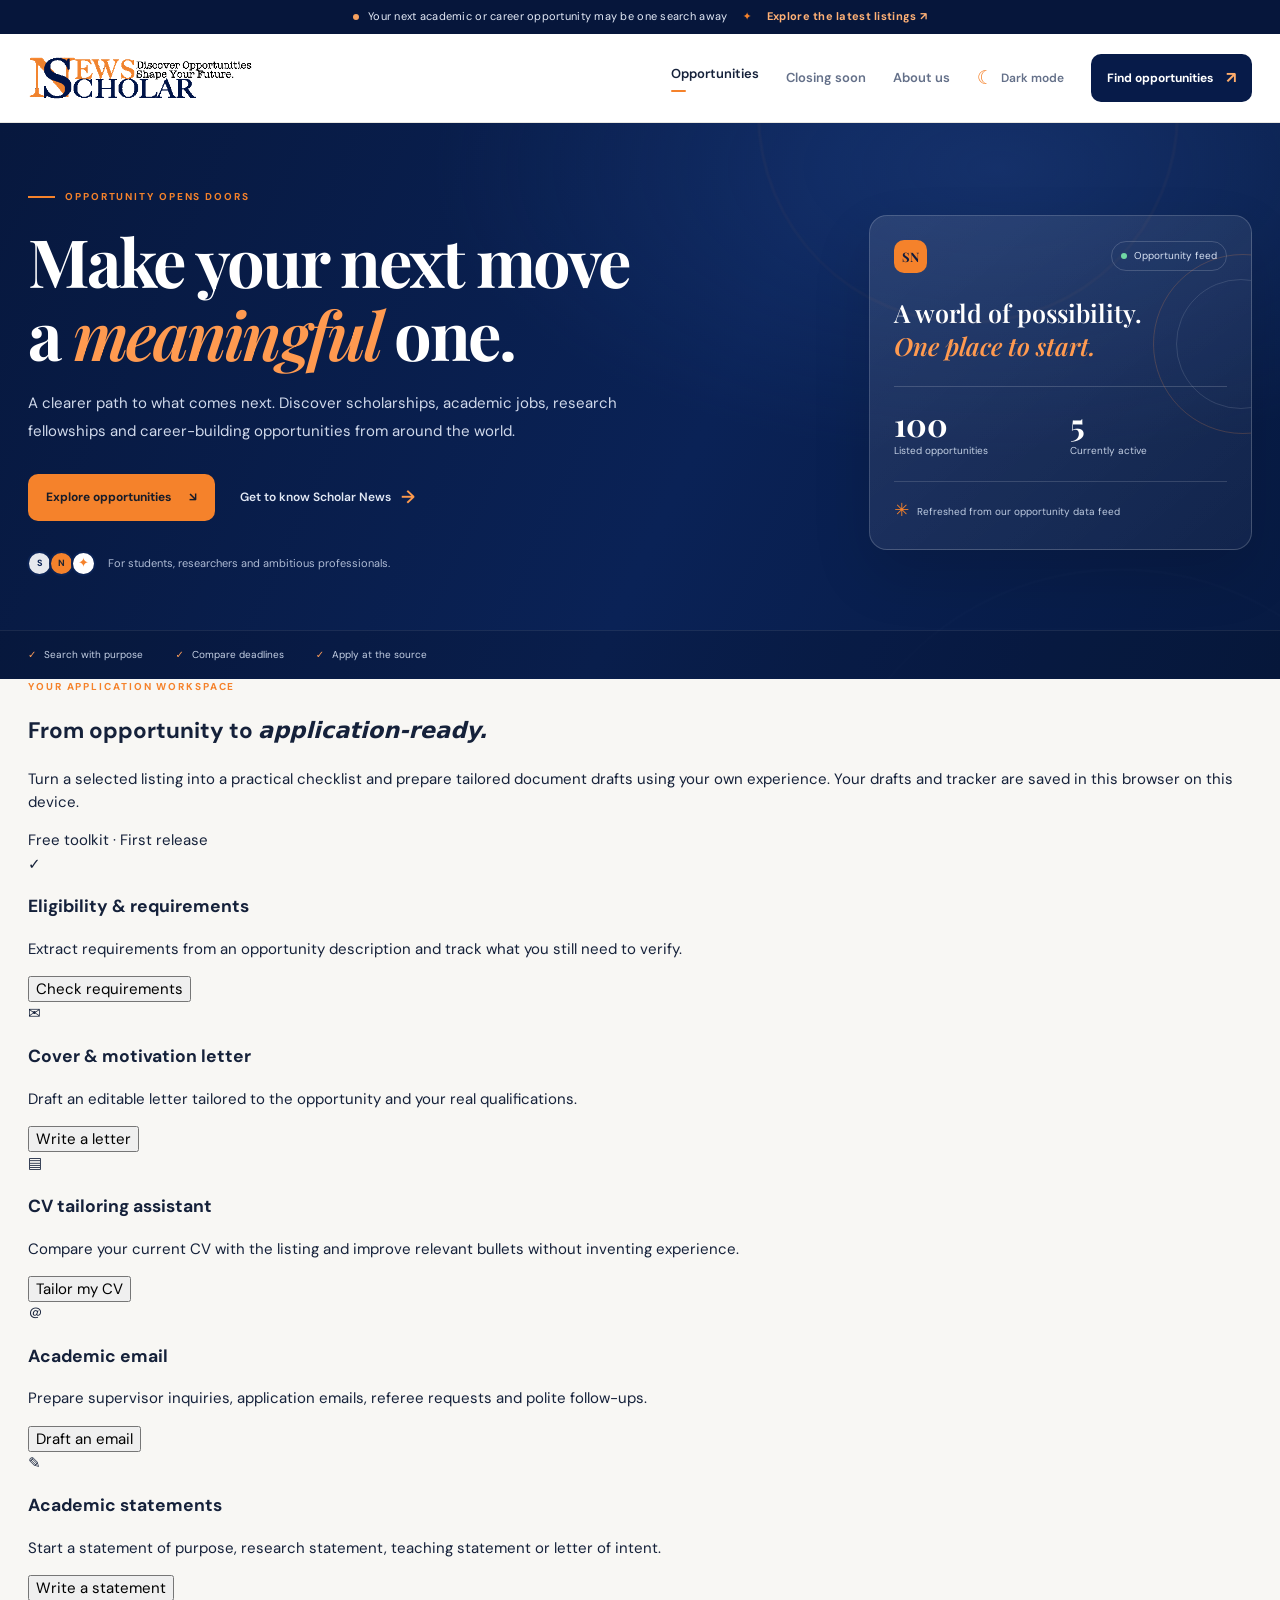
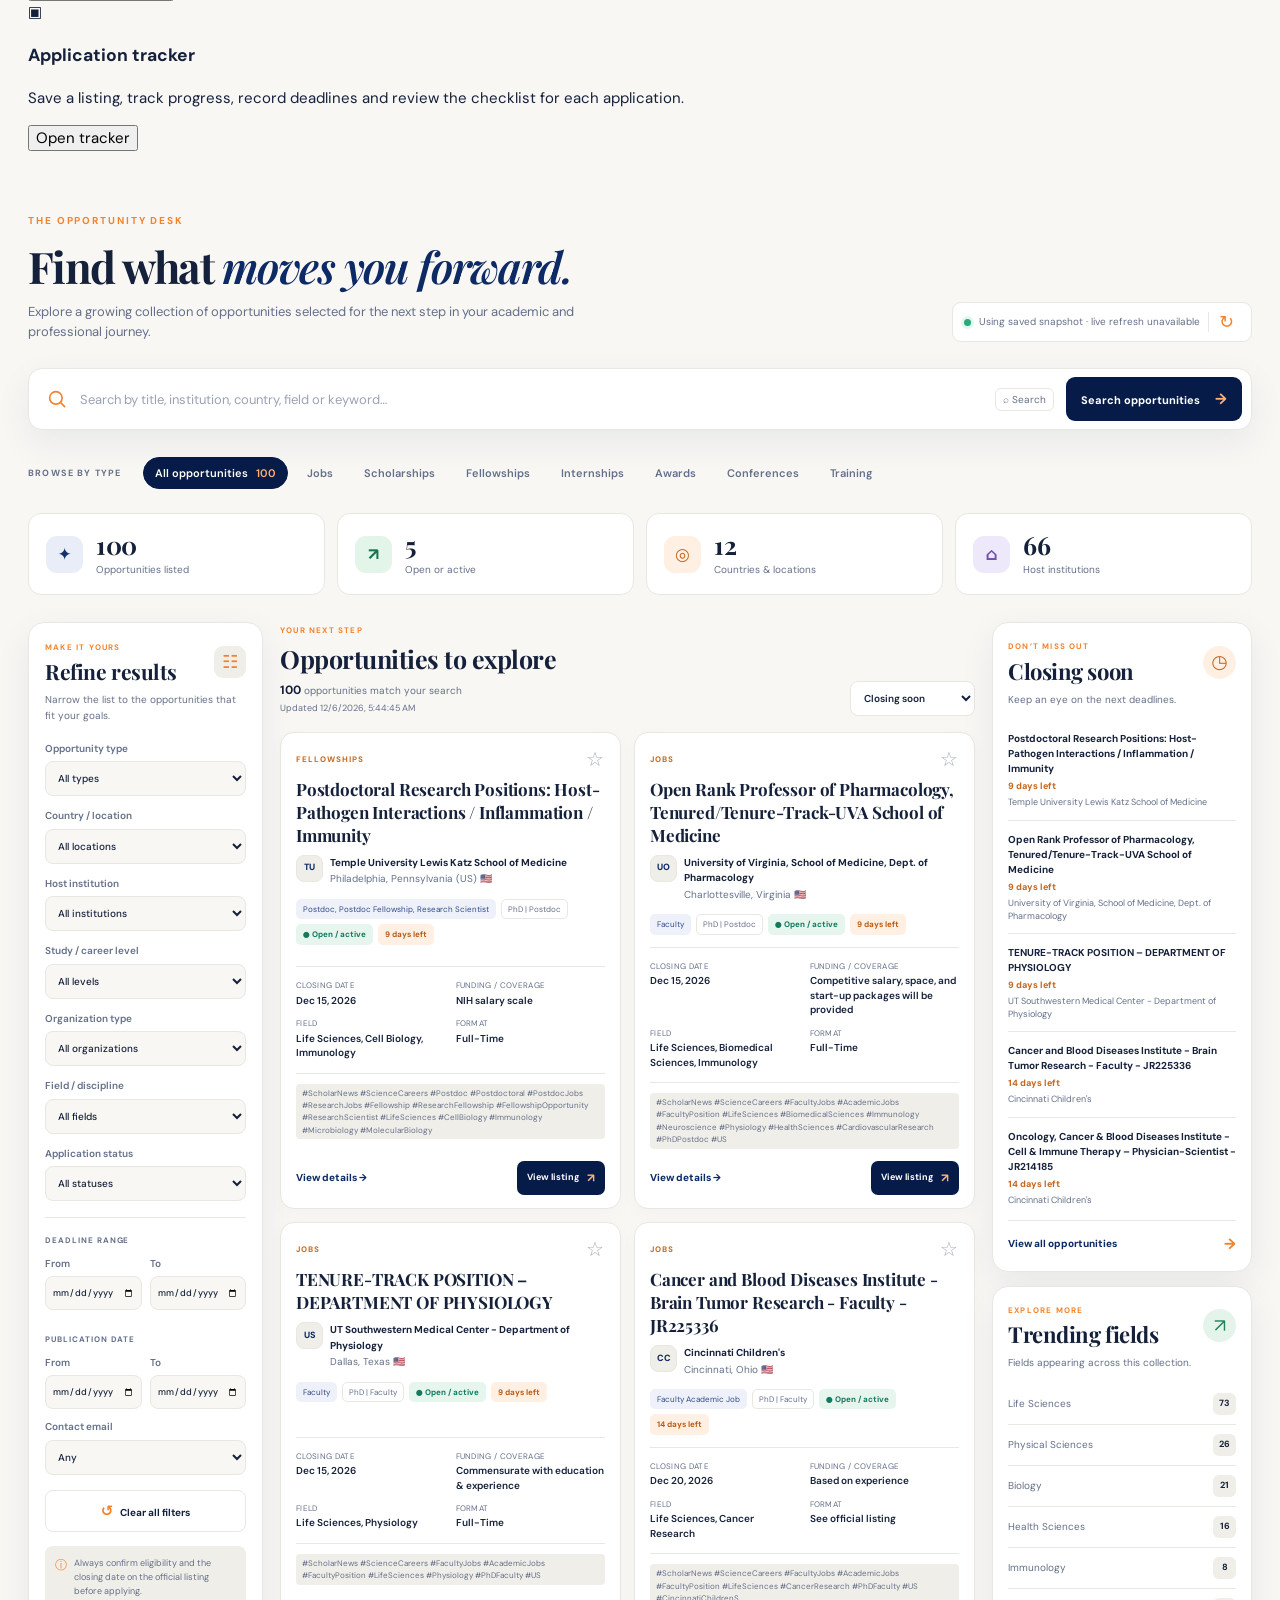
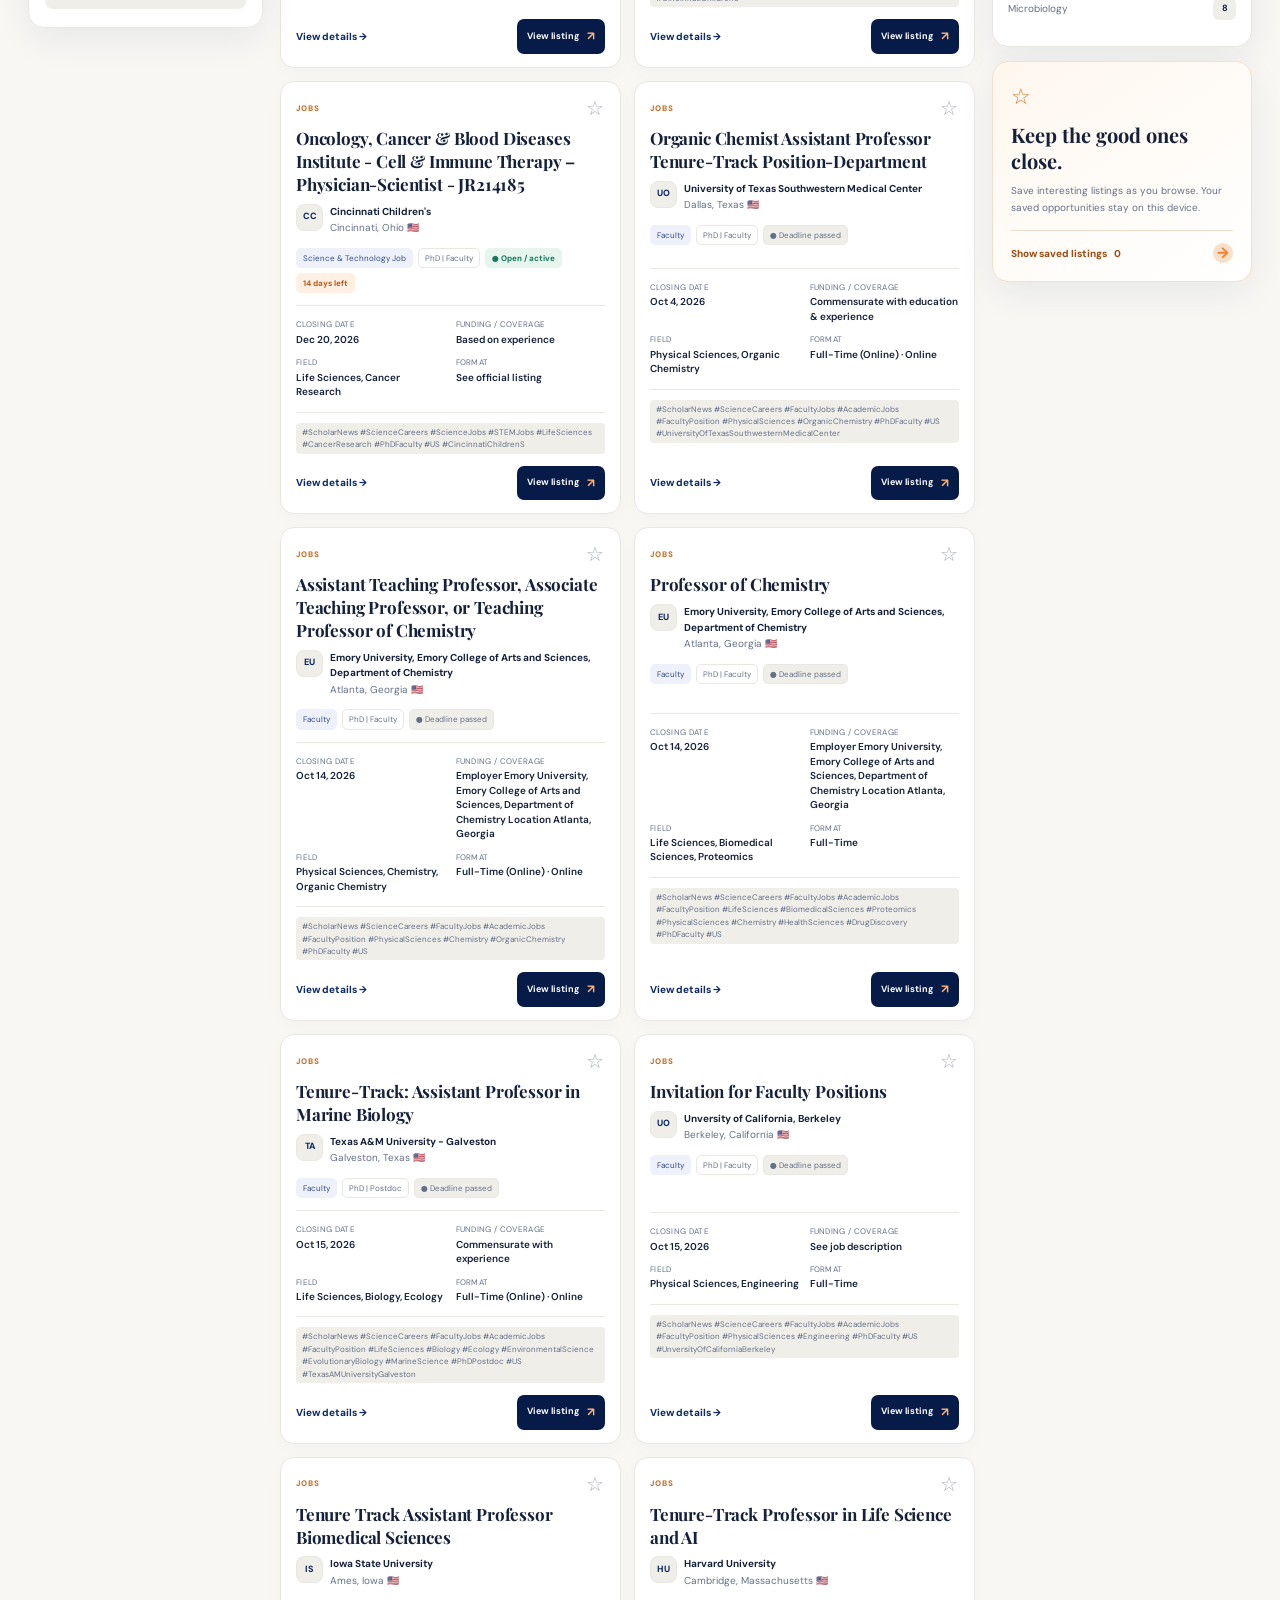
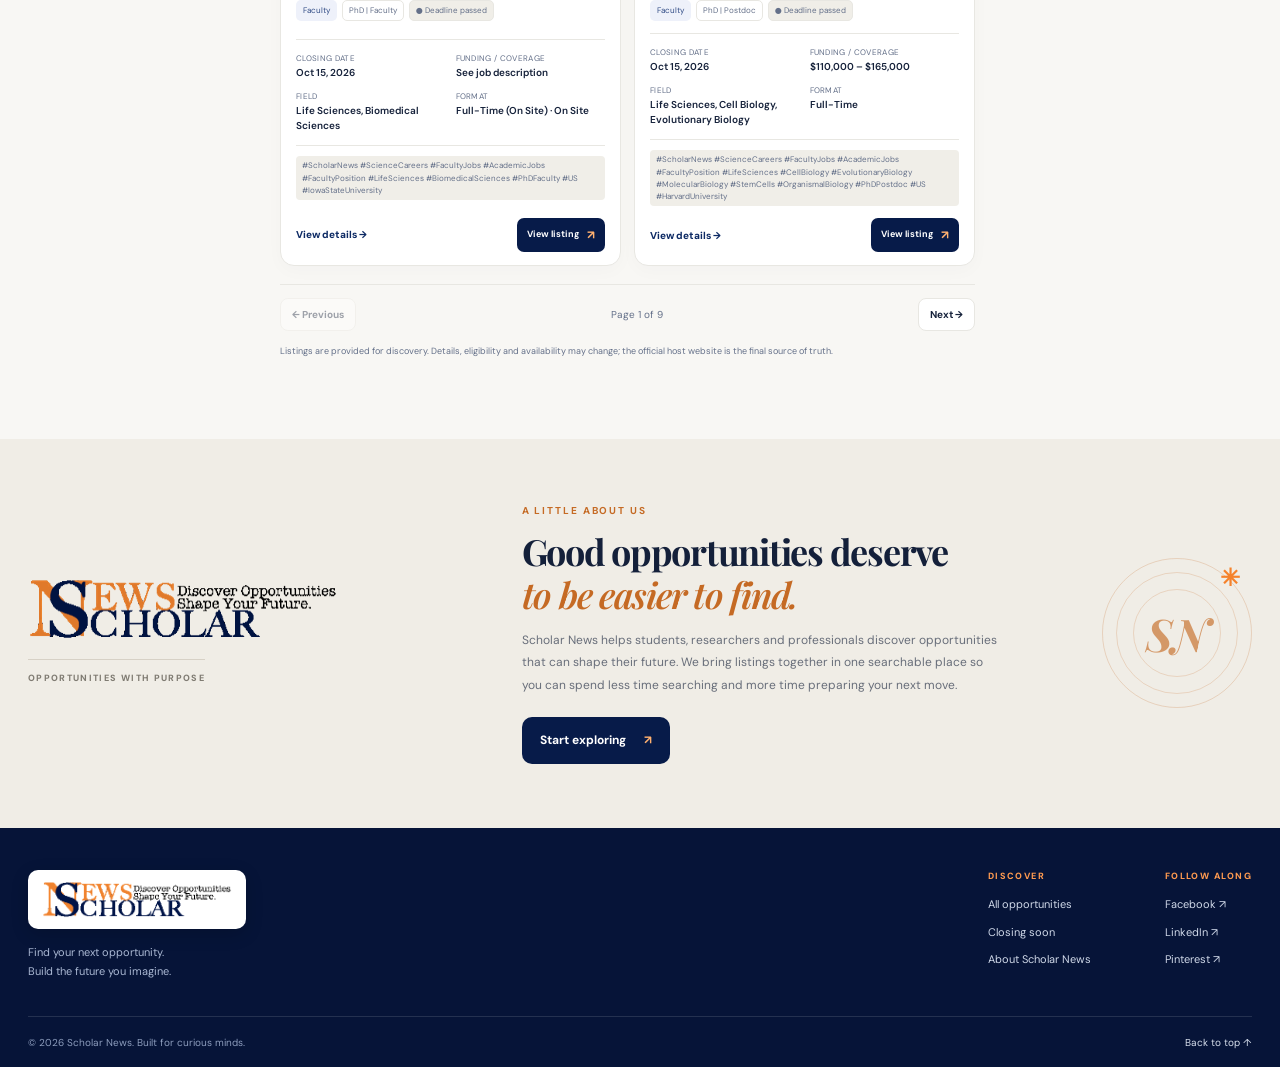
==== commit 75485690: "Add first-release application preparation toolkit" ====
--- a/index.html
+++ b/index.html
@@ -50,6 +50,26 @@
       </div>
       <div class="hero-bottom"><div class="shell hero-bottom-inner"><span><i class="tiny-check">✓</i> Search with purpose</span><span><i class="tiny-check">✓</i> Compare deadlines</span><span><i class="tiny-check">✓</i> Apply at the source</span></div></div>
     </section>
+    
+    <section class="shell app-toolkit" id="applicationToolkit">
+      <div class="app-toolkit-head"><div><div class="section-eyebrow">YOUR APPLICATION WORKSPACE</div><h2>From opportunity to <em>application-ready.</em></h2><p>Turn a selected listing into a practical checklist and prepare tailored document drafts using your own experience. Your drafts and tracker are saved in this browser on this device.</p></div><span class="app-pill">Free toolkit · First release</span></div>
+      <div class="app-toolkit-grid">
+        <article class="app-tool-card"><span class="tool-icon">✓</span><h3>Eligibility & requirements</h3><p>Extract requirements from an opportunity description and track what you still need to verify.</p><button type="button" data-app-tool="eligibility">Check requirements</button></article>
+        <article class="app-tool-card"><span class="tool-icon">✉</span><h3>Cover & motivation letter</h3><p>Draft an editable letter tailored to the opportunity and your real qualifications.</p><button type="button" data-app-tool="cover">Write a letter</button></article>
+        <article class="app-tool-card"><span class="tool-icon">▤</span><h3>CV tailoring assistant</h3><p>Compare your current CV with the listing and improve relevant bullets without inventing experience.</p><button type="button" data-app-tool="cv">Tailor my CV</button></article>
+        <article class="app-tool-card"><span class="tool-icon">＠</span><h3>Academic email</h3><p>Prepare supervisor inquiries, application emails, referee requests and polite follow-ups.</p><button type="button" data-app-tool="email">Draft an email</button></article>
+        <article class="app-tool-card"><span class="tool-icon">✎</span><h3>Academic statements</h3><p>Start a statement of purpose, research statement, teaching statement or letter of intent.</p><button type="button" data-app-tool="statement">Write a statement</button></article>
+        <article class="app-tool-card"><span class="tool-icon">▣</span><h3>Application tracker</h3><p>Save a listing, track progress, record deadlines and review the checklist for each application.</p><button type="button" data-app-tool="tracker">Open tracker</button></article>
+      </div>
+      <div class="app-workspace" id="appWorkspace" hidden>
+        <div class="app-toolkit-head"><div><div class="section-eyebrow" id="appEyebrow">APPLICATION TOOL</div><h2 id="appWorkspaceTitle">Prepare your application</h2><p id="appWorkspaceDesc"></p></div><button type="button" class="app-secondary" id="appWorkspaceClose">Close</button></div>
+        <form id="appForm"><div class="app-form-grid" id="appFormFields"></div><div class="app-actions"><button class="app-primary" type="submit" id="appGenerate">Generate draft</button><button class="app-secondary" type="button" id="appSaveProgress">Save to tracker</button></div></form>
+        <div class="app-output" id="appOutput" hidden><label class="app-field"><span id="appOutputLabel">Editable draft</span><textarea id="appDraft" spellcheck="true"></textarea></label><div class="app-actions"><button type="button" class="app-primary" id="appCopy">Copy draft</button><button type="button" class="app-secondary" id="appDownload">Download .txt</button><button type="button" class="app-secondary" id="appSaveDraft">Save draft</button></div></div>
+        <div class="app-note">This first release uses local templates and requirement extraction; it does not call an AI service. Check every requirement against the official listing and edit all drafts before use. Never add claims, publications or experience that are not true. Your profile, drafts and tracker are stored locally in this browser.</div>
+      </div>
+      <div id="appTrackerPanel" class="app-workspace" hidden><h3>My application tracker</h3><p class="app-note">Saved on this browser only. No account sync or email notifications are enabled in this first release.</p><div id="appTrackerList" class="app-tracker-list"></div></div>
+    </section>
+
     <section class="opportunities-section" id="opportunities"><div class="shell">
       <div class="section-intro"><div><div class="section-eyebrow">THE OPPORTUNITY DESK</div><h2>Find what <em>moves you forward.</em></h2><p>Explore a growing collection of opportunities selected for the next step in your academic and professional journey.</p></div><div class="updated-indicator"><span class="pulse-dot"></span><span id="sourceStatus">Loading opportunity data…</span><button id="refreshBtn" class="refresh-button" type="button" title="Refresh opportunities" aria-label="Refresh opportunities">↻</button></div></div>
       <div class="search-panel"><div class="search-icon" aria-hidden="true"><svg viewBox="0 0 24 24" fill="none"><circle cx="10.8" cy="10.8" r="6.8" stroke="currentColor" stroke-width="1.8"/><path d="m16 16 4.3 4.3" stroke="currentColor" stroke-width="1.8" stroke-linecap="round"/></svg></div><label class="sr-only" for="searchInput">Search opportunities</label><input id="searchInput" type="search" autocomplete="off" placeholder="Search by title, institution, country, field or keyword…"><kbd class="search-hint">⌕ Search</kbd><button type="button" class="search-submit" id="searchFocusBtn">Search opportunities <span aria-hidden="true">→</span></button></div>
@@ -78,5 +98,6 @@
   <footer class="site-footer"><div class="shell footer-main"><div class="footer-brand"><a href="#top"><img src="./SNLogo2.png" alt="Scholar News" width="400" height="79" loading="lazy"></a><p>Find your next opportunity.<br>Build the future you imagine.</p></div><div class="footer-links"><div><span class="footer-heading">DISCOVER</span><a href="#opportunities">All opportunities</a><a href="#deadlineRadar">Closing soon</a><a href="#about">About Scholar News</a></div><div><span class="footer-heading">FOLLOW ALONG</span><a href="https://web.facebook.com/ScholarNewsSN" target="_blank" rel="noopener">Facebook ↗</a><a href="https://linkedin.com/in/scholarnews" target="_blank" rel="noopener">LinkedIn ↗</a><a href="https://www.pinterest.com/scholar_news" target="_blank" rel="noopener">Pinterest ↗</a></div></div></div><div class="shell footer-bottom"><span>© <span id="currentYear"></span> Scholar News. Built for curious minds.</span><a href="#top">Back to top ↑</a></div></footer>
   <div class="detail-overlay hidden" id="detailPanel" role="dialog" aria-modal="true" aria-labelledby="detailTitle"><div class="detail-modal"><button class="detail-close" id="detailClose" type="button" aria-label="Close details">×</button><div class="detail-modal-kicker"><span class="detail-dot"></span> OPPORTUNITY DETAILS</div><h2 id="detailTitle">Opportunity title</h2><p class="detail-subtitle" id="detailSub"></p><div id="detailBody"></div></div></div><div class="toast-region" id="toastRegion" aria-live="polite" aria-atomic="true"></div>
   <script src="./premium-v20261010-1937.js" defer></script>
+  <script src="./application-tools.js" defer></script>
 </body>
 </html>
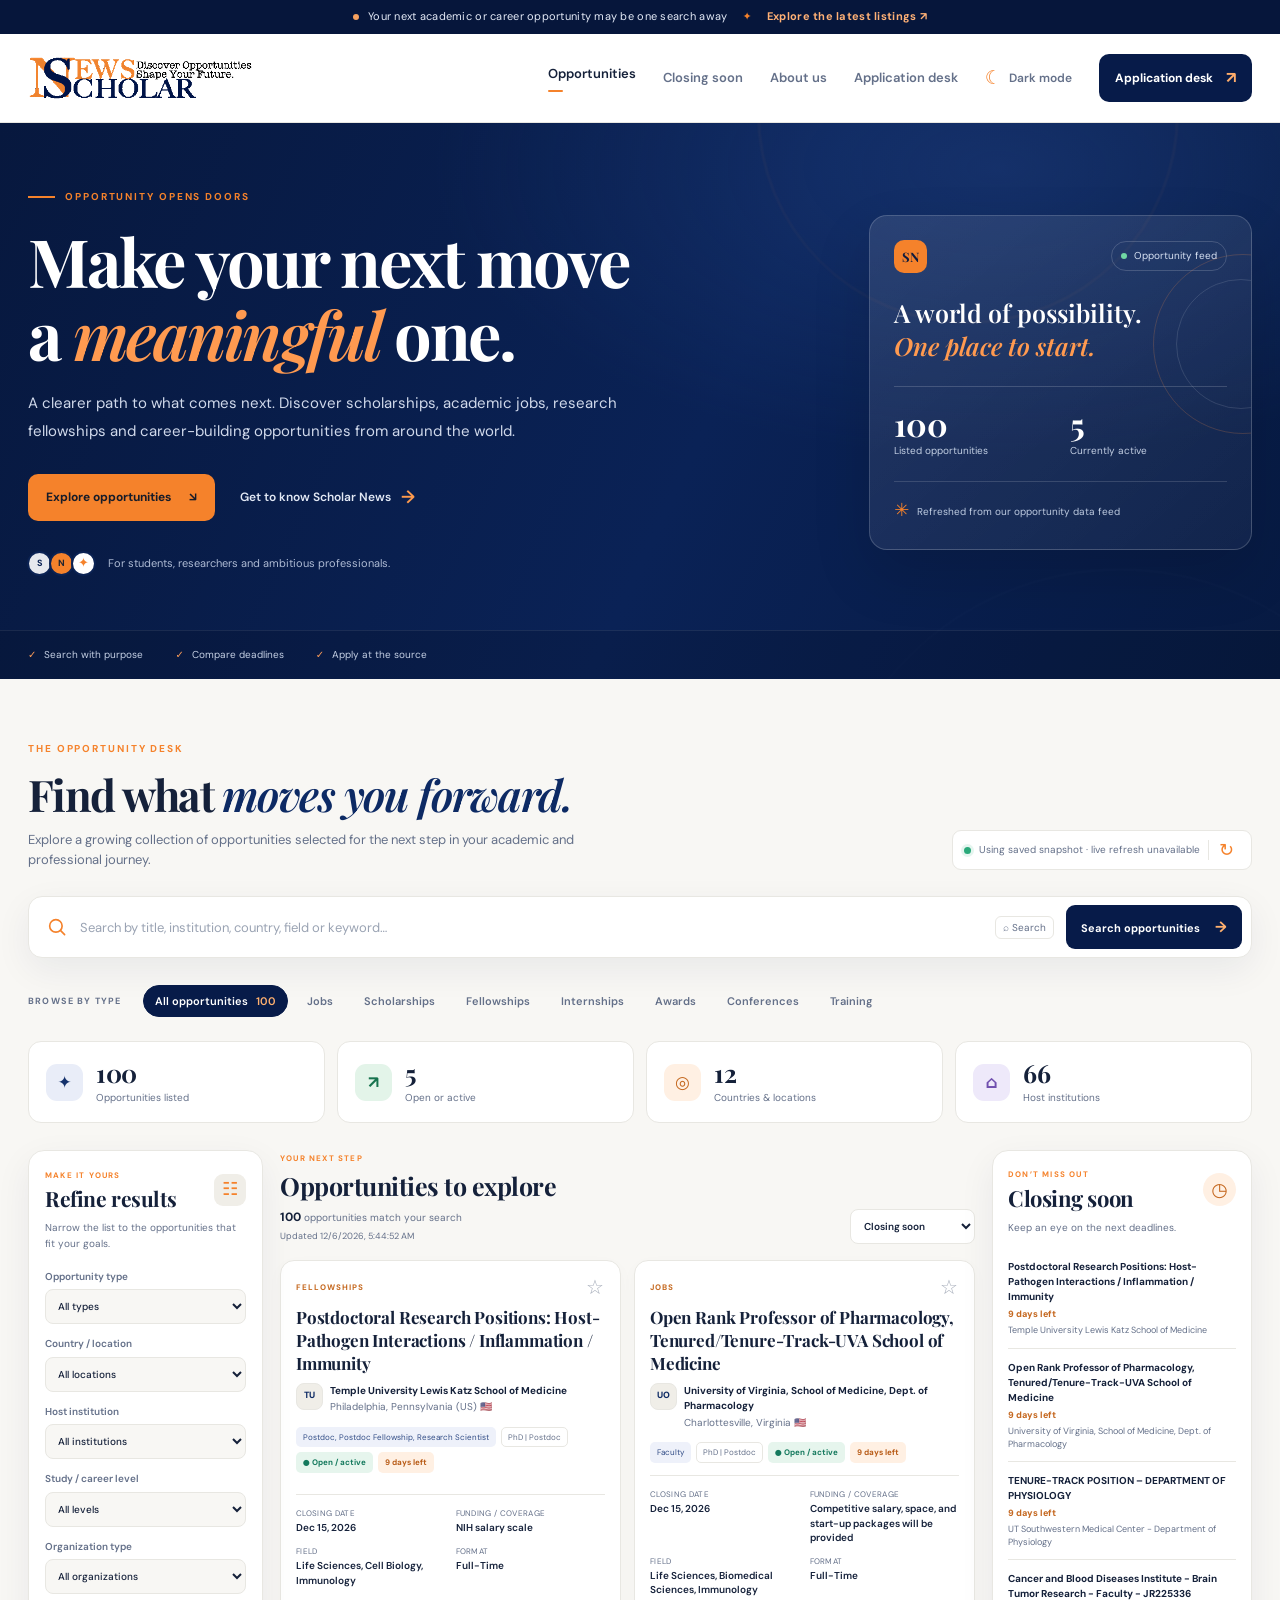
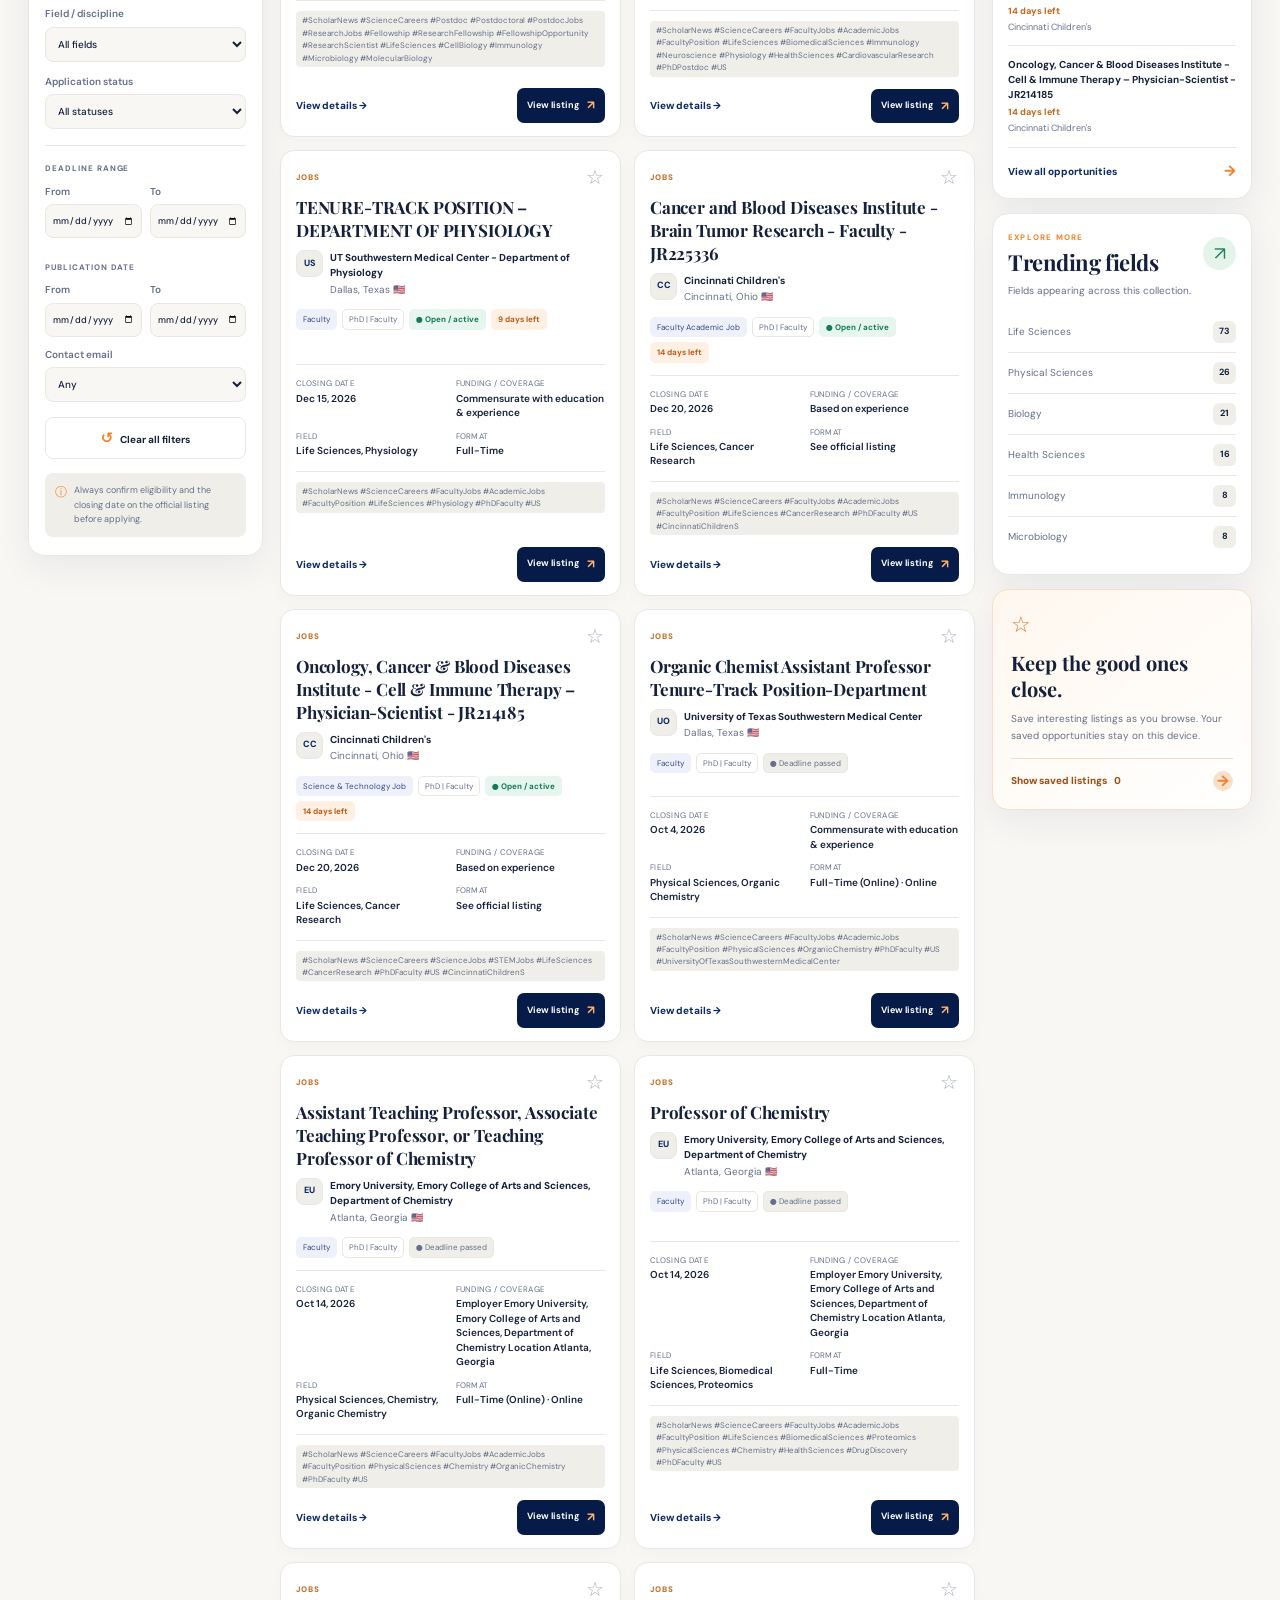
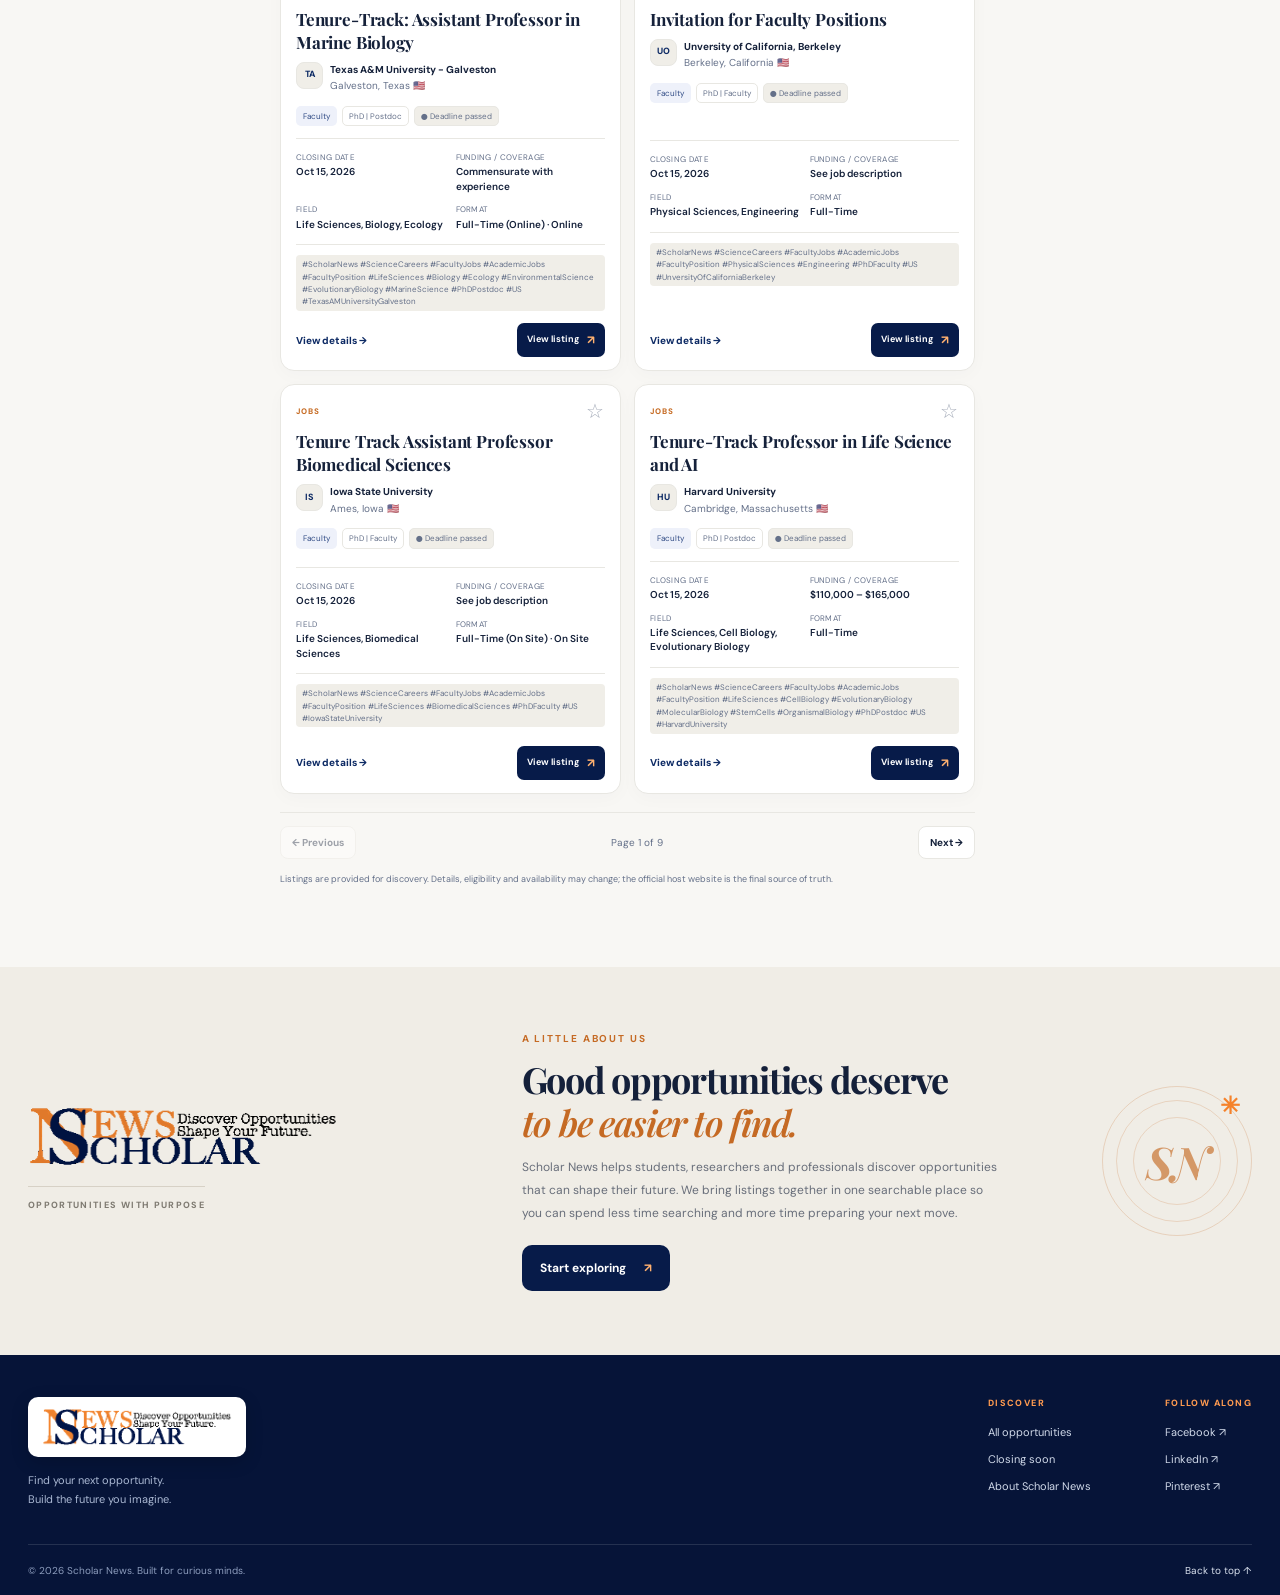
==== commit a02370dd: "Move application workspace into dedicated premium desk" ====
--- a/index.html
+++ b/index.html
@@ -24,9 +24,9 @@
       <a class="brand" href="#top" aria-label="Scholar News home"><img src="./SNLogo2.png" alt="Scholar News" width="400" height="79"></a>
       <button class="mobile-menu" id="mobileMenu" type="button" aria-label="Open navigation" aria-expanded="false"><span></span><span></span><span></span></button>
       <nav class="main-nav" id="mainNav" aria-label="Main navigation">
-        <a class="nav-link active" href="#opportunities">Opportunities</a><a class="nav-link" href="#deadlineRadar">Closing soon</a><a class="nav-link" href="#about">About us</a>
+        <a class="nav-link active" href="#opportunities">Opportunities</a><a class="nav-link" href="#deadlineRadar">Closing soon</a><a class="nav-link" href="#about">About us</a><a class="nav-link" href="./premium/">Application desk</a>
         <button class="theme-toggle" id="themeBtn" type="button" aria-label="Toggle dark mode"><span class="theme-icon" aria-hidden="true">☾</span><span class="theme-label">Dark mode</span></button>
-        <a class="nav-cta" href="#opportunities">Find opportunities <span aria-hidden="true">↗</span></a>
+        <a class="nav-cta" href="./premium/">Application desk <span aria-hidden="true">↗</span></a>
       </nav>
     </div>
   </header>
@@ -51,25 +51,6 @@
       <div class="hero-bottom"><div class="shell hero-bottom-inner"><span><i class="tiny-check">✓</i> Search with purpose</span><span><i class="tiny-check">✓</i> Compare deadlines</span><span><i class="tiny-check">✓</i> Apply at the source</span></div></div>
     </section>
     
-    <section class="shell app-toolkit" id="applicationToolkit">
-      <div class="app-toolkit-head"><div><div class="section-eyebrow">YOUR APPLICATION WORKSPACE</div><h2>From opportunity to <em>application-ready.</em></h2><p>Turn a selected listing into a practical checklist and prepare tailored document drafts using your own experience. Your drafts and tracker are saved in this browser on this device.</p></div><span class="app-pill">Free toolkit · First release</span></div>
-      <div class="app-toolkit-grid">
-        <article class="app-tool-card"><span class="tool-icon">✓</span><h3>Eligibility & requirements</h3><p>Extract requirements from an opportunity description and track what you still need to verify.</p><button type="button" data-app-tool="eligibility">Check requirements</button></article>
-        <article class="app-tool-card"><span class="tool-icon">✉</span><h3>Cover & motivation letter</h3><p>Draft an editable letter tailored to the opportunity and your real qualifications.</p><button type="button" data-app-tool="cover">Write a letter</button></article>
-        <article class="app-tool-card"><span class="tool-icon">▤</span><h3>CV tailoring assistant</h3><p>Compare your current CV with the listing and improve relevant bullets without inventing experience.</p><button type="button" data-app-tool="cv">Tailor my CV</button></article>
-        <article class="app-tool-card"><span class="tool-icon">＠</span><h3>Academic email</h3><p>Prepare supervisor inquiries, application emails, referee requests and polite follow-ups.</p><button type="button" data-app-tool="email">Draft an email</button></article>
-        <article class="app-tool-card"><span class="tool-icon">✎</span><h3>Academic statements</h3><p>Start a statement of purpose, research statement, teaching statement or letter of intent.</p><button type="button" data-app-tool="statement">Write a statement</button></article>
-        <article class="app-tool-card"><span class="tool-icon">▣</span><h3>Application tracker</h3><p>Save a listing, track progress, record deadlines and review the checklist for each application.</p><button type="button" data-app-tool="tracker">Open tracker</button></article>
-      </div>
-      <div class="app-workspace" id="appWorkspace" hidden>
-        <div class="app-toolkit-head"><div><div class="section-eyebrow" id="appEyebrow">APPLICATION TOOL</div><h2 id="appWorkspaceTitle">Prepare your application</h2><p id="appWorkspaceDesc"></p></div><button type="button" class="app-secondary" id="appWorkspaceClose">Close</button></div>
-        <form id="appForm"><div class="app-form-grid" id="appFormFields"></div><div class="app-actions"><button class="app-primary" type="submit" id="appGenerate">Generate draft</button><button class="app-secondary" type="button" id="appSaveProgress">Save to tracker</button></div></form>
-        <div class="app-output" id="appOutput" hidden><label class="app-field"><span id="appOutputLabel">Editable draft</span><textarea id="appDraft" spellcheck="true"></textarea></label><div class="app-actions"><button type="button" class="app-primary" id="appCopy">Copy draft</button><button type="button" class="app-secondary" id="appDownload">Download .txt</button><button type="button" class="app-secondary" id="appSaveDraft">Save draft</button></div></div>
-        <div class="app-note">This first release uses local templates and requirement extraction; it does not call an AI service. Check every requirement against the official listing and edit all drafts before use. Never add claims, publications or experience that are not true. Your profile, drafts and tracker are stored locally in this browser.</div>
-      </div>
-      <div id="appTrackerPanel" class="app-workspace" hidden><h3>My application tracker</h3><p class="app-note">Saved on this browser only. No account sync or email notifications are enabled in this first release.</p><div id="appTrackerList" class="app-tracker-list"></div></div>
-    </section>
-
     <section class="opportunities-section" id="opportunities"><div class="shell">
       <div class="section-intro"><div><div class="section-eyebrow">THE OPPORTUNITY DESK</div><h2>Find what <em>moves you forward.</em></h2><p>Explore a growing collection of opportunities selected for the next step in your academic and professional journey.</p></div><div class="updated-indicator"><span class="pulse-dot"></span><span id="sourceStatus">Loading opportunity data…</span><button id="refreshBtn" class="refresh-button" type="button" title="Refresh opportunities" aria-label="Refresh opportunities">↻</button></div></div>
       <div class="search-panel"><div class="search-icon" aria-hidden="true"><svg viewBox="0 0 24 24" fill="none"><circle cx="10.8" cy="10.8" r="6.8" stroke="currentColor" stroke-width="1.8"/><path d="m16 16 4.3 4.3" stroke="currentColor" stroke-width="1.8" stroke-linecap="round"/></svg></div><label class="sr-only" for="searchInput">Search opportunities</label><input id="searchInput" type="search" autocomplete="off" placeholder="Search by title, institution, country, field or keyword…"><kbd class="search-hint">⌕ Search</kbd><button type="button" class="search-submit" id="searchFocusBtn">Search opportunities <span aria-hidden="true">→</span></button></div>
@@ -98,6 +79,5 @@
   <footer class="site-footer"><div class="shell footer-main"><div class="footer-brand"><a href="#top"><img src="./SNLogo2.png" alt="Scholar News" width="400" height="79" loading="lazy"></a><p>Find your next opportunity.<br>Build the future you imagine.</p></div><div class="footer-links"><div><span class="footer-heading">DISCOVER</span><a href="#opportunities">All opportunities</a><a href="#deadlineRadar">Closing soon</a><a href="#about">About Scholar News</a></div><div><span class="footer-heading">FOLLOW ALONG</span><a href="https://web.facebook.com/ScholarNewsSN" target="_blank" rel="noopener">Facebook ↗</a><a href="https://linkedin.com/in/scholarnews" target="_blank" rel="noopener">LinkedIn ↗</a><a href="https://www.pinterest.com/scholar_news" target="_blank" rel="noopener">Pinterest ↗</a></div></div></div><div class="shell footer-bottom"><span>© <span id="currentYear"></span> Scholar News. Built for curious minds.</span><a href="#top">Back to top ↑</a></div></footer>
   <div class="detail-overlay hidden" id="detailPanel" role="dialog" aria-modal="true" aria-labelledby="detailTitle"><div class="detail-modal"><button class="detail-close" id="detailClose" type="button" aria-label="Close details">×</button><div class="detail-modal-kicker"><span class="detail-dot"></span> OPPORTUNITY DETAILS</div><h2 id="detailTitle">Opportunity title</h2><p class="detail-subtitle" id="detailSub"></p><div id="detailBody"></div></div></div><div class="toast-region" id="toastRegion" aria-live="polite" aria-atomic="true"></div>
   <script src="./premium-v20261010-1937.js" defer></script>
-  <script src="./application-tools.js" defer></script>
 </body>
 </html>
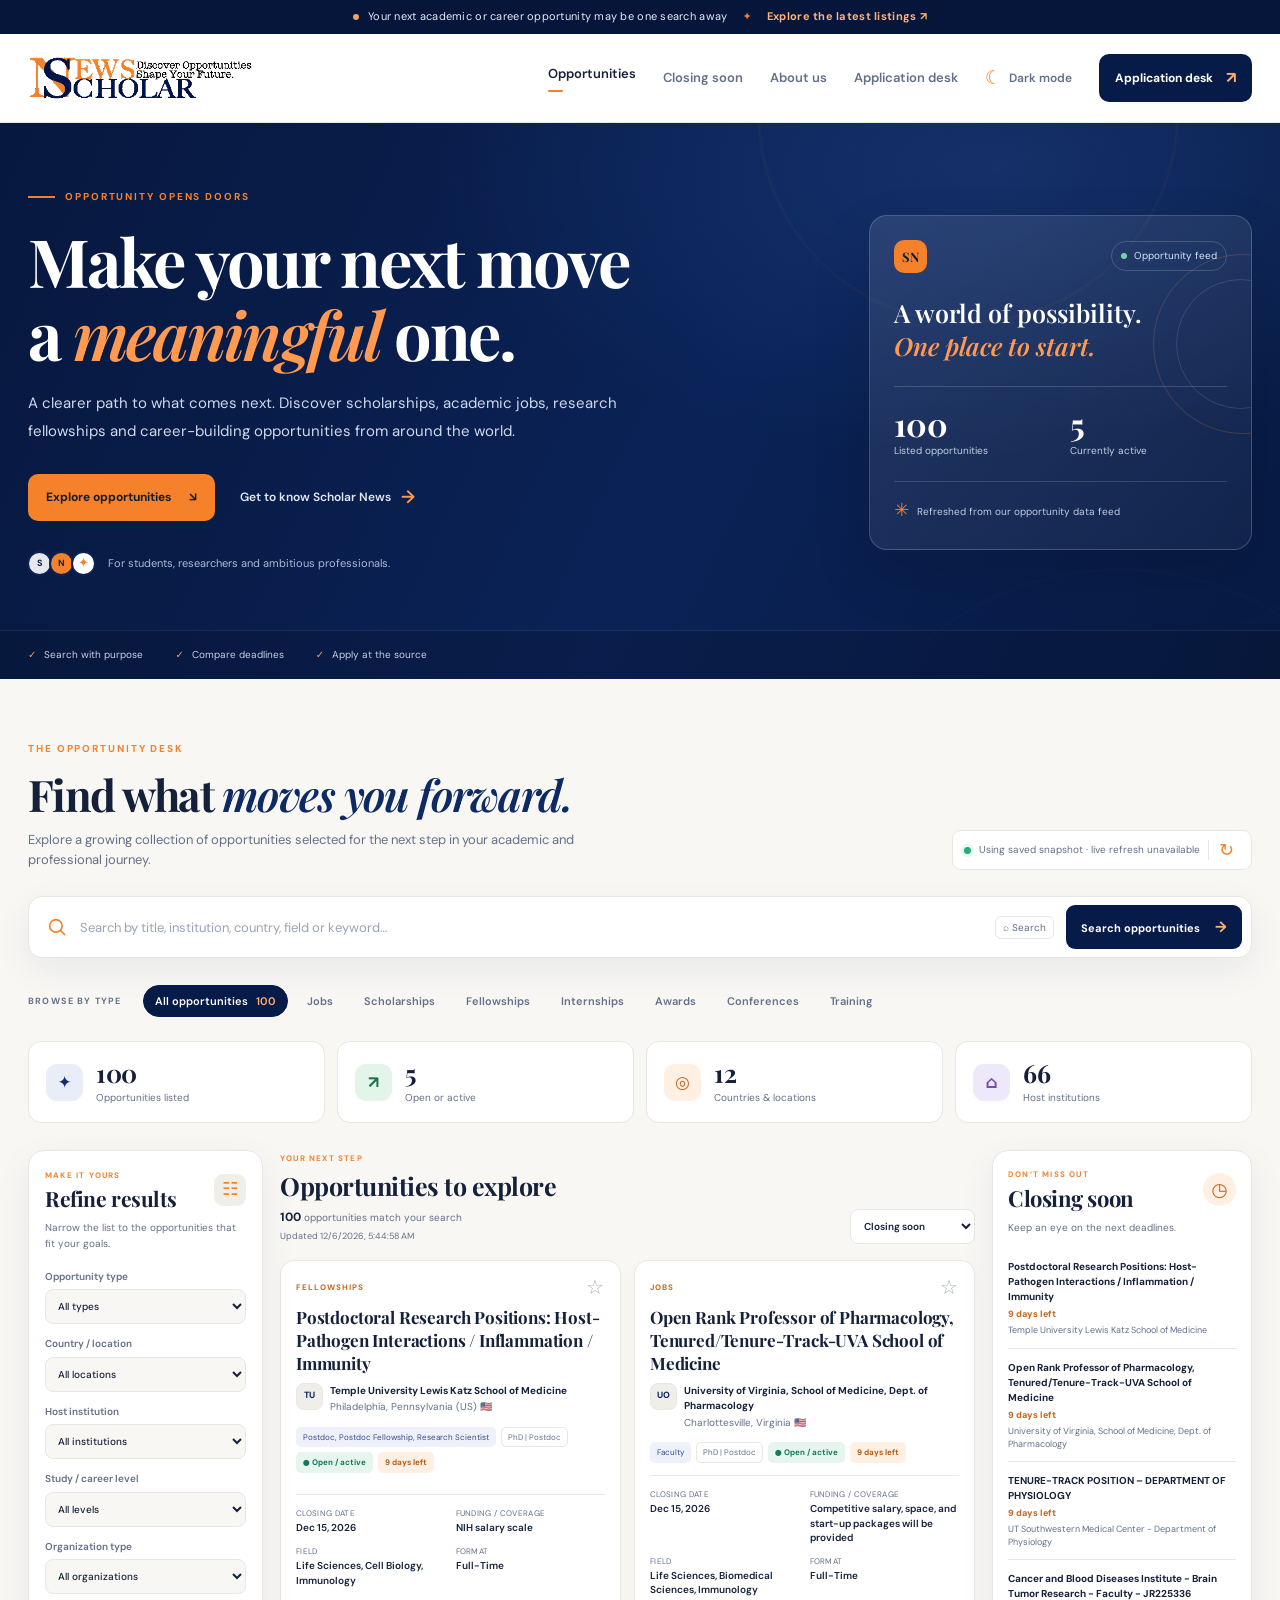
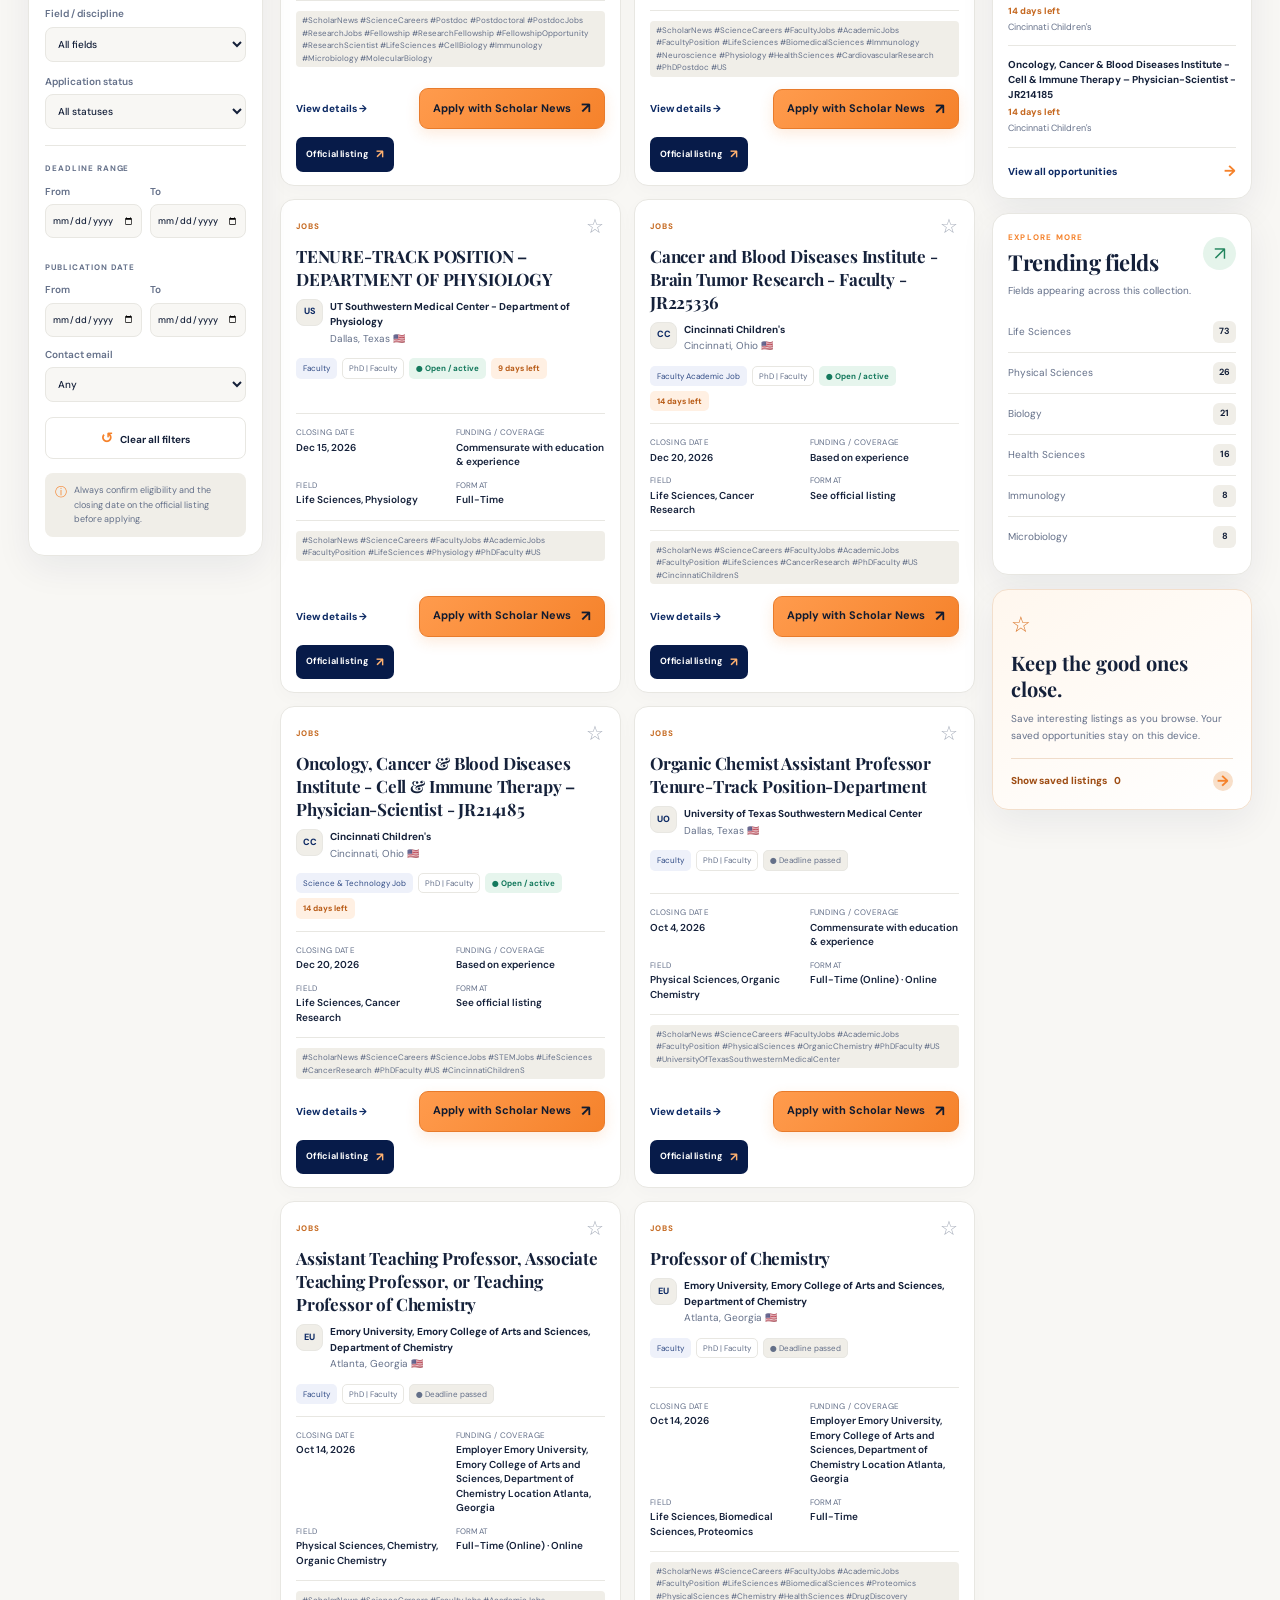
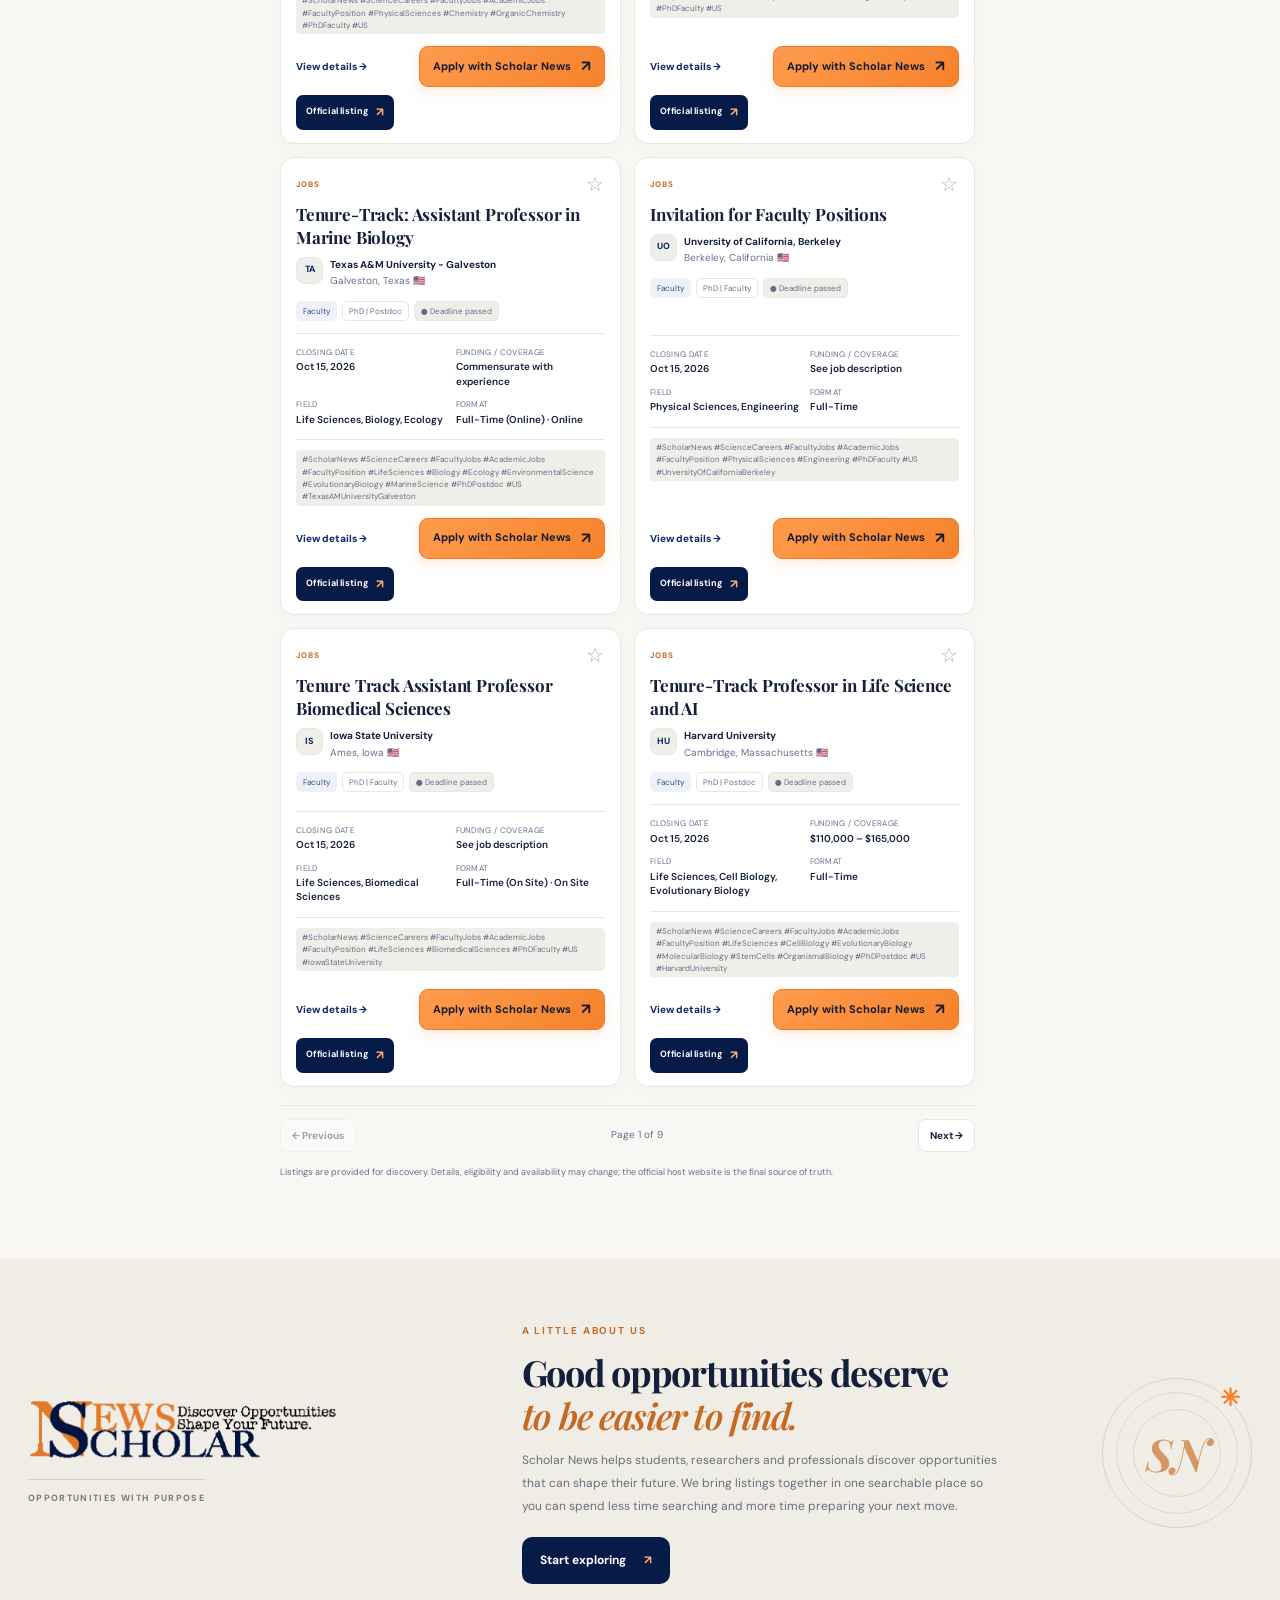
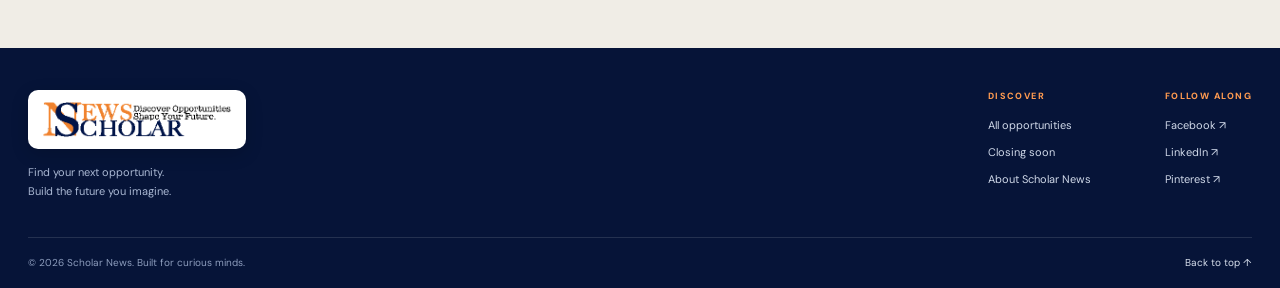
==== commit 98255d7f: "Bust browser cache for refreshed application desk and quick-apply controls" ====
--- a/index.html
+++ b/index.html
@@ -13,7 +13,7 @@
   <link rel="preconnect" href="https://fonts.googleapis.com">
   <link rel="preconnect" href="https://fonts.gstatic.com" crossorigin>
   <link href="https://fonts.googleapis.com/css2?family=DM+Sans:wght@400;500;600;700&family=Playfair+Display:ital,wght@0,600;0,700;1,600;1,700&display=swap" rel="stylesheet">
-  <link rel="stylesheet" href="./premium-v20261010-1937.css">
+  <link rel="stylesheet" href="./premium-v20261010-applicationdesk.css">
   <title>Scholar News — Academic & Career Opportunities</title>
 </head>
 <body>
@@ -78,6 +78,6 @@
   </main>
   <footer class="site-footer"><div class="shell footer-main"><div class="footer-brand"><a href="#top"><img src="./SNLogo2.png" alt="Scholar News" width="400" height="79" loading="lazy"></a><p>Find your next opportunity.<br>Build the future you imagine.</p></div><div class="footer-links"><div><span class="footer-heading">DISCOVER</span><a href="#opportunities">All opportunities</a><a href="#deadlineRadar">Closing soon</a><a href="#about">About Scholar News</a></div><div><span class="footer-heading">FOLLOW ALONG</span><a href="https://web.facebook.com/ScholarNewsSN" target="_blank" rel="noopener">Facebook ↗</a><a href="https://linkedin.com/in/scholarnews" target="_blank" rel="noopener">LinkedIn ↗</a><a href="https://www.pinterest.com/scholar_news" target="_blank" rel="noopener">Pinterest ↗</a></div></div></div><div class="shell footer-bottom"><span>© <span id="currentYear"></span> Scholar News. Built for curious minds.</span><a href="#top">Back to top ↑</a></div></footer>
   <div class="detail-overlay hidden" id="detailPanel" role="dialog" aria-modal="true" aria-labelledby="detailTitle"><div class="detail-modal"><button class="detail-close" id="detailClose" type="button" aria-label="Close details">×</button><div class="detail-modal-kicker"><span class="detail-dot"></span> OPPORTUNITY DETAILS</div><h2 id="detailTitle">Opportunity title</h2><p class="detail-subtitle" id="detailSub"></p><div id="detailBody"></div></div></div><div class="toast-region" id="toastRegion" aria-live="polite" aria-atomic="true"></div>
-  <script src="./premium-v20261010-1937.js" defer></script>
+  <script src="./premium-v20261010-applicationdesk.js" defer></script>
 </body>
 </html>
--- a/premium-v20261010-applicationdesk.css
+++ b/premium-v20261010-applicationdesk.css
@@ -0,0 +1,70 @@
+:root{--navy:#071b49;--navy-2:#0d2a64;--orange:#f5822b;--orange-2:#ff9b4d;--ink:#15213a;--muted:#647089;--paper:#f8f7f4;--surface:#fff;--line:#e8e7e2;--soft:#f0eee8;--green:#14795d;--green-bg:#e6f5ed;--shadow:0 12px 36px rgba(7,27,73,.065);--radius:20px;--serif:"Playfair Display",Georgia,serif;--sans:"DM Sans",system-ui,-apple-system,BlinkMacSystemFont,"Segoe UI",sans-serif}
+[data-theme="dark"]{--ink:#f1f4fc;--muted:#a9b3c9;--paper:#0a1327;--surface:#101e37;--line:#263650;--soft:#172743;--green:#81d9b8;--green-bg:#173d38;--shadow:0 15px 42px rgba(0,0,0,.22)}
+*{box-sizing:border-box}html{scroll-behavior:smooth;scroll-padding-top:96px}body{margin:0;background:var(--paper);color:var(--ink);font:15px/1.55 var(--sans);-webkit-font-smoothing:antialiased}body,button,input,select{font-family:var(--sans)}button,select,input{font-size:inherit}button,a{-webkit-tap-highlight-color:transparent}a{color:inherit;text-decoration:none}button{cursor:pointer}img{max-width:100%;height:auto;display:block}.shell{width:min(1440px,calc(100% - 56px));margin-inline:auto}.hidden{display:none!important}.sr-only{position:absolute;width:1px;height:1px;padding:0;margin:-1px;overflow:hidden;clip:rect(0,0,0,0);white-space:nowrap;border:0}.skip-link{position:fixed;z-index:1000;left:12px;top:-80px;background:var(--orange);color:#111;padding:10px 14px;border-radius:8px;font-weight:700}.skip-link:focus{top:12px}
+.announcement{min-height:34px;display:flex;gap:9px;align-items:center;justify-content:center;padding:6px 16px;background:#06163b;color:#e4eaf7;font-size:11px;letter-spacing:.025em;text-align:center}.announcement-dot,.pulse-dot,.live-pill i{width:6px;height:6px;background:#f6a15f;border-radius:50%;display:inline-block;flex:0 0 auto}.announcement-sep{color:var(--orange);padding-inline:6px}.announcement a{color:#ffb176;font-weight:700}.announcement a:hover{text-decoration:underline}
+.site-header{position:sticky;top:0;z-index:50;background:color-mix(in srgb,var(--surface) 94%,transparent);border-bottom:1px solid var(--line);backdrop-filter:blur(18px)}.nav-wrap{min-height:88px;display:flex;align-items:center;justify-content:space-between;gap:28px}.brand{display:flex;align-items:center;width:225px;flex:0 0 auto}.brand img{width:100%;height:auto;object-fit:contain}.main-nav{display:flex;align-items:center;gap:27px}.nav-link{font-size:13px;color:var(--muted);font-weight:600;transition:color .18s}.nav-link:hover,.nav-link.active{color:var(--ink)}.nav-link.active:after{content:"";display:block;height:2px;width:15px;background:var(--orange);margin-top:5px;border-radius:2px}.nav-cta{display:inline-flex;align-items:center;gap:13px;background:var(--navy);color:white;padding:12px 16px;border-radius:10px;font-size:12px;font-weight:700;transition:transform .2s,background .2s}.nav-cta:hover{transform:translateY(-1px);background:#123579}.nav-cta span{color:#ffad6b;font-size:16px}.theme-toggle{border:0;display:flex;align-items:center;gap:7px;background:transparent;color:var(--muted);font-size:12px;font-weight:600;padding:8px 0}.theme-icon{font-size:19px;color:var(--orange)}.mobile-menu{display:none;border:1px solid var(--line);background:var(--surface);color:var(--ink);border-radius:10px;padding:9px}.mobile-menu span{display:block;width:19px;height:2px;background:currentColor;margin:4px 0;border-radius:2px}
+.hero{overflow:hidden;position:relative;background:radial-gradient(ellipse at 78% 8%,rgba(39,75,145,.38),transparent 40%),linear-gradient(115deg,#07183e 0%,#0a2256 55%,#071a42 100%);color:#fff}.hero-glow{position:absolute;pointer-events:none;border-radius:50%;filter:blur(1px)}.hero-glow-one{width:420px;height:420px;border:1px solid rgba(255,159,87,.12);right:8%;top:-220px}.hero-glow-two{width:600px;height:600px;border:1px solid rgba(255,255,255,.045);right:-140px;bottom:-490px}.hero-inner{min-height:440px;padding:66px 0 54px;display:grid;grid-template-columns:minmax(0,1.32fr) minmax(320px,.68fr);align-items:center;gap:8%}.hero-copy{position:relative;z-index:1;max-width:720px}.hero-kicker,.section-eyebrow,.mini-eyebrow{display:flex;align-items:center;gap:10px;color:var(--orange);font-size:10px;letter-spacing:.19em;font-weight:700}.kicker-line{display:block;width:27px;height:2px;background:var(--orange)}.hero h1{font:700 clamp(42px,5.2vw,70px)/1.1 var(--serif);letter-spacing:-.04em;margin:19px 0 20px}.hero h1 em,.feature-title em,.section-intro h2 em,.about-copy h2 em{font-weight:600;color:#ff9a50}.hero-lede{font-size:15px;line-height:1.85;color:#d0d9eb;max-width:625px;margin:0}.hero-actions{display:flex;align-items:center;gap:25px;margin-top:29px;flex-wrap:wrap}.button{display:inline-flex;align-items:center;justify-content:center;gap:18px;padding:13px 17px;border-radius:10px;border:1px solid transparent;font-weight:700;font-size:12px;transition:transform .18s,background .18s,border-color .18s}.button:hover{transform:translateY(-2px)}.button-orange{background:var(--orange);color:#171c29}.button-orange:hover{background:#ff9c54}.hero-text-link{display:inline-flex;align-items:center;gap:10px;color:#e3e9f5;font-size:12px;font-weight:600}.hero-text-link span{color:#ff9b4e;font-size:18px}.hero-proof{display:flex;align-items:center;gap:12px;margin-top:30px;font-size:11px;color:#aebbd4}.avatar-stack{display:flex;padding-left:2px}.avatar-stack span{height:25px;width:25px;margin-left:-3px;border-radius:50%;display:grid;place-items:center;border:2px solid #0b2253;background:#e6e8ed;color:#0b2253;font-size:9px;font-weight:800}.avatar-stack span:nth-child(2){background:var(--orange);color:#1e2431}.avatar-stack span:nth-child(3){background:#fff;color:var(--orange);font-size:13px}
+.hero-feature{position:relative;z-index:1;overflow:hidden;border:1px solid rgba(255,255,255,.18);border-radius:18px;padding:24px;background:linear-gradient(140deg,rgba(255,255,255,.10),rgba(255,255,255,.045));box-shadow:0 25px 60px rgba(0,0,0,.12);max-width:385px;width:100%;justify-self:end}.feature-top{display:flex;align-items:center;justify-content:space-between;gap:10px}.feature-mark{display:grid;place-items:center;width:33px;height:33px;border-radius:10px;background:var(--orange);color:#101c3e;font:700 13px var(--serif)}.live-pill{display:inline-flex;align-items:center;gap:7px;border:1px solid rgba(255,255,255,.17);border-radius:999px;padding:6px 9px;color:#d8e2f3;font-size:10px}.live-pill i{background:#70d7a4}.feature-title{font:600 25px/1.34 var(--serif);margin-top:23px;position:relative;z-index:2}.feature-rule{height:1px;background:rgba(255,255,255,.17);margin:23px 0 19px}.feature-stats{display:grid;grid-template-columns:1fr 1fr;gap:18px;position:relative;z-index:2}.feature-stats>div{display:flex;flex-direction:column;gap:2px}.feature-number{font:700 32px/1.1 var(--serif);color:#fff}.feature-caption{font-size:10px;color:#c3cfe3}.feature-footer{display:flex;align-items:center;gap:8px;margin-top:23px;padding-top:15px;border-top:1px solid rgba(255,255,255,.14);font-size:10px;color:#becbe0;position:relative;z-index:2}.sparkle{color:var(--orange);font-size:18px}.feature-orbit{position:absolute;border:1px solid rgba(255,147,72,.2);border-radius:50%;pointer-events:none}.orbit-a{width:180px;height:180px;right:-82px;top:38px}.orbit-b{width:130px;height:130px;right:-55px;top:63px;border-color:rgba(255,255,255,.12)}.hero-bottom{background:rgba(0,0,0,.12);border-top:1px solid rgba(255,255,255,.08)}.hero-bottom-inner{display:flex;align-items:center;gap:32px;min-height:48px;flex-wrap:wrap}.hero-bottom-inner>span{display:flex;align-items:center;gap:8px;color:#c5d0e4;font-size:10px}.tiny-check{font-style:normal;color:#ff9d58;font-weight:700}
+.opportunities-section{padding:62px 0 80px}.section-intro{display:flex;align-items:flex-end;justify-content:space-between;gap:26px;margin-bottom:26px}.section-intro h2,.about-copy h2{font:700 clamp(30px,3.4vw,44px)/1.2 var(--serif);letter-spacing:-.035em;margin:11px 0 10px}.section-intro h2 em,.about-copy h2 em{font-weight:600;color:var(--navy-2)}[data-theme="dark"] .section-intro h2 em{color:#96b5ff}.section-intro p{max-width:600px;color:var(--muted);font-size:13px;margin:0}.updated-indicator{display:flex;align-items:center;gap:8px;padding:9px 11px;border:1px solid var(--line);background:var(--surface);border-radius:9px;color:var(--muted);font-size:10px;white-space:nowrap}.pulse-dot{width:7px;height:7px;background:#2aa97a;box-shadow:0 0 0 3px rgba(42,169,122,.12)}.refresh-button{border:0;border-left:1px solid var(--line);padding-left:10px;color:var(--orange);background:transparent;font-size:18px;line-height:1}.refresh-button:disabled{opacity:.55;cursor:wait}.search-panel{display:flex;align-items:center;gap:12px;padding:8px 9px 8px 17px;background:var(--surface);border:1px solid var(--line);border-radius:14px;box-shadow:var(--shadow)}.search-icon{width:22px;color:var(--orange);flex:0 0 auto}.search-icon svg{width:22px;display:block}.search-panel input{width:100%;min-width:0;border:0;outline:0;background:transparent;color:var(--ink);font-size:13px;padding:12px 0}.search-panel input::placeholder{color:#9aa3b3}.search-hint{color:var(--muted);font:10px var(--sans);padding:4px 7px;border:1px solid var(--line);border-radius:6px;white-space:nowrap}.search-submit{border:0;border-radius:9px;background:var(--navy);color:#fff;padding:12px 15px;font-size:11px;font-weight:700;white-space:nowrap}.search-submit span{margin-left:12px;color:#ffb170;font-size:15px}.search-submit:hover{background:#133578}
+.category-row{display:flex;align-items:flex-start;gap:22px;margin:27px 0 24px}.category-label{color:var(--muted);font-size:9px;letter-spacing:.13em;font-weight:700;padding-top:10px;white-space:nowrap}.category-chips{display:flex;gap:7px;flex-wrap:wrap}.category-chip{border:1px solid transparent;background:transparent;color:var(--muted);font-size:11px;font-weight:600;border-radius:999px;padding:8px 11px;transition:all .17s;white-space:nowrap}.category-chip:hover{border-color:var(--line);background:var(--surface);color:var(--ink)}.category-chip.active{background:var(--navy);border-color:var(--navy);color:#fff}.chip-count{display:inline-block;margin-left:5px;color:#ffb170}.stats-grid{display:grid;grid-template-columns:repeat(4,minmax(0,1fr));gap:12px;margin-bottom:27px}.stat-card{display:flex;align-items:center;gap:13px;padding:17px;background:var(--surface);border:1px solid var(--line);border-radius:13px;min-width:0}.stat-icon{width:37px;height:37px;display:grid;place-items:center;flex:0 0 auto;border-radius:11px;font-size:17px;font-weight:700}.stat-icon-navy{background:#e9edf8;color:#14316c}.stat-icon-green{background:#e3f4e9;color:#18734f}.stat-icon-orange{background:#fff0e3;color:#c4671d}.stat-icon-purple{background:#eee9fa;color:#7150af}.stat-value{font:700 25px/1.1 var(--serif);letter-spacing:-.02em;display:block}.stat-label{font-size:10px;color:var(--muted);display:block;margin-top:3px;white-space:normal}
+.dashboard-layout{display:grid;grid-template-columns:235px minmax(0,1fr) 260px;gap:17px;align-items:start}.filters-card,.insight-card,.saved-card{background:var(--surface);border:1px solid var(--line);border-radius:16px;box-shadow:var(--shadow)}.filters-card{padding:18px 16px;position:sticky;top:106px}.filters-heading{display:flex;align-items:center;justify-content:space-between;gap:8px}.filters-heading h3,.results-heading h3,.insight-title-row h3{margin:5px 0 0;font:700 21px/1.2 var(--serif);letter-spacing:-.02em}.mini-eyebrow{font-size:8px;letter-spacing:.15em}.filter-symbol{display:grid;place-items:center;width:32px;height:32px;background:var(--soft);border-radius:9px;color:var(--orange);font-size:18px}.filters-description{font-size:10px;line-height:1.65;color:var(--muted);margin:8px 0 16px}.filter-field{display:flex;flex-direction:column;gap:5px;min-width:0;margin-bottom:12px}.filter-field label{font-size:10px;color:var(--muted);font-weight:600}.filter-field select,.filter-field input{width:100%;min-width:0;max-width:100%;padding:9px 8px;border:1px solid var(--line);border-radius:8px;background:var(--paper);color:var(--ink);outline:0;font:500 10px var(--sans)}.filter-field select:focus,.filter-field input:focus{border-color:var(--orange);box-shadow:0 0 0 3px rgba(245,130,43,.1)}.filter-divider{height:1px;background:var(--line);margin:16px 0}.filter-subheading{font-size:8px;letter-spacing:.12em;font-weight:700;color:var(--muted);margin-bottom:9px}.published-subheading{margin-top:13px}.date-filter-grid{display:grid;grid-template-columns:1fr 1fr;gap:8px}.date-filter-grid .filter-field{margin-bottom:10px}.date-filter-grid input{padding-inline:6px;font-size:9px}.clear-filters{width:100%;border:1px solid var(--line);background:transparent;color:var(--ink);border-radius:8px;padding:10px;font-size:10px;font-weight:700;margin-top:3px}.clear-filters span{font-size:15px;color:var(--orange);margin-right:5px}.clear-filters:hover{background:var(--soft)}.filter-note{display:flex;align-items:flex-start;gap:7px;background:var(--soft);border-radius:8px;padding:10px;margin-top:14px;font-size:9px;line-height:1.6;color:var(--muted)}.filter-note span:first-child{color:var(--orange);font-size:12px}
+.results-column{min-width:0}.results-heading{display:flex;align-items:flex-end;justify-content:space-between;gap:12px;margin:2px 0 16px}.results-heading h3{font-size:25px;margin-top:7px}.results-summary{font-size:10px;color:var(--muted);margin:7px 0 0}.results-summary strong{color:var(--ink);font-size:12px}.last-updated{display:block;color:var(--muted);font-size:9px;margin-top:3px}.sort-select{max-width:160px;border:1px solid var(--line);border-radius:8px;padding:9px;background:var(--surface);color:var(--ink);font:600 10px var(--sans)}.results-grid{display:grid;grid-template-columns:repeat(2,minmax(0,1fr));gap:13px}.loading-card{grid-column:1/-1;display:flex;justify-content:center;align-items:center;gap:12px;min-height:180px;color:var(--muted);background:var(--surface);border:1px solid var(--line);border-radius:14px;font-size:12px}.loading-spinner{width:20px;height:20px;border:2px solid var(--line);border-top-color:var(--orange);border-radius:50%;animation:spin .8s linear infinite}@keyframes spin{to{transform:rotate(360deg)}}
+.opportunity-card{min-width:0;display:flex;flex-direction:column;gap:0;background:var(--surface);border:1px solid var(--line);border-radius:14px;padding:16px 15px 13px;box-shadow:0 5px 18px rgba(7,27,73,.025);transition:transform .18s,border-color .18s,box-shadow .18s}.opportunity-card:hover{transform:translateY(-2px);border-color:#d5b99e;box-shadow:0 13px 28px rgba(7,27,73,.08)}.card-topline{display:flex;align-items:center;justify-content:space-between;gap:8px;margin-bottom:9px}.card-type{font-size:8px;letter-spacing:.12em;font-weight:800;color:#c66b23;text-transform:uppercase}.card-save{border:0;background:transparent;color:#a6adba;font-size:20px;line-height:1;padding:0 1px}.card-save.saved{color:var(--orange)}.card-save:hover{color:var(--orange)}.card-title{font:700 17px/1.35 var(--serif);letter-spacing:-.01em;margin:0 0 8px;overflow-wrap:anywhere}.card-title a:hover{color:#bd6522}.card-institution{display:flex;align-items:flex-start;gap:7px;color:var(--muted);font-size:10px;line-height:1.55;margin:0 0 12px}.institution-mark{display:grid;place-items:center;width:27px;height:27px;flex:0 0 auto;border:1px solid var(--line);background:var(--soft);border-radius:8px;color:var(--navy-2);font-size:9px;font-weight:800}.institution-name{display:block;color:var(--ink);font-weight:700}.institution-place{display:block;color:var(--muted);margin-top:1px}.card-badges{display:flex;align-items:center;gap:5px;flex-wrap:wrap;margin-bottom:12px}.badge{display:inline-flex;align-items:center;gap:4px;max-width:100%;border:1px solid var(--line);border-radius:5px;padding:4px 6px;color:var(--muted);font-size:8px;line-height:1.3}.badge-open{background:var(--green-bg);border-color:transparent;color:var(--green);font-weight:700}.badge-closed{background:var(--soft);color:var(--muted)}.badge-urgent{background:#fff0e3;border-color:transparent;color:#b85b16;font-weight:700}.badge-category{background:#eef1fa;color:#304b85;border-color:transparent}.card-meta{display:grid;grid-template-columns:1fr 1fr;gap:9px 10px;padding:12px 0;border-top:1px solid var(--line);border-bottom:1px solid var(--line);margin-top:auto}.card-meta-item{min-width:0}.card-meta-label{display:block;font-size:8px;letter-spacing:.04em;color:var(--muted);margin-bottom:2px}.card-meta-value{display:block;font-size:10px;line-height:1.45;font-weight:600;color:var(--ink);overflow-wrap:anywhere}.card-tags{display:flex;gap:4px;flex-wrap:wrap;margin:10px 0 12px}.tag{font-size:8px;color:var(--muted);background:var(--soft);padding:3px 6px;border-radius:4px}.card-footer{display:flex;justify-content:space-between;align-items:center;gap:8px;margin-top:auto}.details-button{border:0;background:transparent;padding:7px 0;color:var(--navy-2);font-size:10px;font-weight:800}.details-button:hover{text-decoration:underline;color:var(--orange)}[data-theme="dark"] .details-button{color:#a8c0ff}.apply-button{display:inline-flex;align-items:center;gap:8px;border-radius:7px;background:var(--navy);color:#fff;padding:8px 10px;font-size:9px;font-weight:700;white-space:nowrap}.apply-button span{color:#ffb170;font-size:12px}.apply-button:hover{background:#143778}.empty-state{text-align:center;background:var(--surface);border:1px dashed var(--line);border-radius:14px;padding:42px 18px;margin-top:10px}.empty-icon{font-size:32px;color:var(--orange)}.empty-state h3{font:700 23px var(--serif);margin:8px 0}.empty-state p{font-size:12px;color:var(--muted);margin:0 auto 17px}.button-outline{background:transparent;border-color:var(--line);color:var(--ink)}.pagination{display:flex;align-items:center;justify-content:space-between;gap:10px;margin-top:18px;padding-top:13px;border-top:1px solid var(--line)}.pagination button{border:1px solid var(--line);background:var(--surface);color:var(--ink);border-radius:8px;padding:9px 11px;font-size:10px;font-weight:700}.pagination button:hover:not(:disabled){border-color:var(--orange)}.pagination button:disabled{opacity:.4;cursor:not-allowed}.pagination span{color:var(--muted);font-size:10px}.source-footnote{margin:13px 0 0;font-size:9px;line-height:1.6;color:var(--muted)}
+.insights-column{display:grid;gap:14px}.insight-card{padding:17px 15px}.insight-title-row{display:flex;justify-content:space-between;align-items:center;gap:8px}.insight-title-row h3{font-size:22px}.insight-round-icon{width:33px;height:33px;display:grid;place-items:center;background:#fff0e3;color:#c56820;border-radius:50%;font-size:19px}.trend-icon{background:#e5f4eb;color:#21845d}.insight-copy{font-size:10px;color:var(--muted);margin:8px 0 13px}.radar-list{display:grid;gap:2px}.radar-item{display:flex;flex-direction:column;gap:4px;width:100%;border:0;border-top:1px solid var(--line);background:transparent;color:var(--ink);text-align:left;padding:11px 0 9px}.radar-item:first-child{border-top:0}.radar-item strong{font-size:10px;line-height:1.5;font-weight:700}.radar-item:hover strong{color:#c56820}.radar-days{font-size:9px;color:#c56820;font-weight:800}.radar-item .small{font-size:9px;color:var(--muted);line-height:1.4}.insight-link{display:flex;justify-content:space-between;align-items:center;width:100%;border:0;border-top:1px solid var(--line);background:transparent;color:var(--navy-2);padding:13px 0 0;margin-top:4px;font-size:10px;font-weight:800;text-align:left}.insight-link span{color:var(--orange);font-size:15px}[data-theme="dark"] .insight-link{color:#a8c0ff}.trend-list{display:grid;gap:0}.trend-row{display:flex;justify-content:space-between;align-items:center;gap:10px;border-top:1px solid var(--line);padding:9px 0;font-size:10px}.trend-row:first-child{border-top:0}.trend-row span{color:var(--muted);overflow-wrap:anywhere}.trend-row strong{display:grid;place-items:center;min-width:23px;height:22px;padding:0 5px;border-radius:6px;background:var(--soft);font-size:9px}.small-muted{font-size:10px;color:var(--muted);padding:9px 0}.saved-card{padding:18px;background:linear-gradient(145deg,#fff7ee,#fff);border-color:#f3dfcc}[data-theme="dark"] .saved-card{background:linear-gradient(145deg,#2d2830,#17233b);border-color:#59402f}.saved-star{font-size:22px;color:#d9762a}.saved-card h3{font:700 20px/1.3 var(--serif);margin:8px 0}.saved-card p{font-size:10px;color:var(--muted);line-height:1.7;margin:0 0 14px}.saved-link{width:100%;display:flex;align-items:center;gap:7px;border:0;border-top:1px solid #f0dcca;background:transparent;color:#9e4d14;text-align:left;padding:12px 0 0;font-weight:800;font-size:10px}.saved-link span:nth-child(2){display:grid;place-items:center;min-width:20px;height:20px;border-radius:50%;background:#f8dfc9;margin-left:auto}.saved-link span:last-child{color:var(--orange);font-size:15px}
+.about-section{position:relative;overflow:hidden;background:#f0ede6;padding:64px 0;color:#14203a}[data-theme="dark"] .about-section{background:#111f37;color:#f1f4fc}.about-inner{display:grid;grid-template-columns:.82fr 1fr .3fr;align-items:center;gap:8%;position:relative}.about-brand img{width:min(310px,100%);mix-blend-mode:multiply}[data-theme="dark"] .about-brand img{mix-blend-mode:normal}.about-seal{display:inline-block;border-top:1px solid #d7d1c6;margin-top:19px;padding-top:12px;color:#7f7b72;font-size:9px;font-weight:800;letter-spacing:.15em}.about-copy .section-eyebrow{color:#c56a24}.about-copy h2{font-size:36px;margin:12px 0}.about-copy h2 em{color:#c56a24}.about-copy p{font-size:12px;line-height:1.9;color:#686e7a;max-width:560px;margin:0 0 20px}[data-theme="dark"] .about-copy p{color:#a9b3c9}.button-dark{background:var(--navy);color:#fff}.button-dark span{color:#ffb170}.about-decoration{width:150px;height:150px;border-radius:50%;border:1px solid rgba(197,106,36,.22);display:grid;place-items:center;position:relative;color:rgba(197,106,36,.65);font:italic 700 45px var(--serif)}.about-decoration:before,.about-decoration:after{content:"";position:absolute;inset:13px;border:1px solid rgba(197,106,36,.2);border-radius:50%}.about-decoration:after{inset:30px}.about-decoration i{font-style:normal;position:absolute;top:1px;right:11px;font-size:24px;color:var(--orange)}
+.site-footer{background:#061438;color:#fff}.footer-main{display:flex;justify-content:space-between;gap:50px;padding:42px 0 36px}.footer-brand img{width:205px;filter:none}.footer-brand p{font-size:11px;line-height:1.7;color:#aab8d3;margin:14px 0 0}.footer-links{display:flex;gap:74px}.footer-links>div{display:flex;flex-direction:column;align-items:flex-start;gap:10px}.footer-heading{color:#ff9b50;font-size:9px;letter-spacing:.16em;font-weight:800;margin-bottom:3px}.footer-links a{font-size:11px;color:#d0d9e9}.footer-links a:hover{color:#ffb170}.footer-bottom{display:flex;justify-content:space-between;align-items:center;gap:15px;min-height:51px;border-top:1px solid rgba(255,255,255,.12);font-size:10px;color:#8d9dbd}.footer-bottom a{color:#d9e1ee}.footer-bottom a:hover{color:#ffb170}
+.detail-overlay{position:fixed;z-index:100;inset:0;background:rgba(3,10,28,.72);backdrop-filter:blur(6px);display:flex;align-items:center;justify-content:center;padding:20px;overflow-y:auto}.detail-modal{position:relative;max-height:min(850px,calc(100vh - 40px));overflow:auto;width:min(760px,100%);padding:30px;background:var(--surface);border:1px solid var(--line);border-radius:18px;box-shadow:0 30px 100px rgba(0,0,0,.28)}.detail-close{position:absolute;right:17px;top:14px;width:35px;height:35px;border:1px solid var(--line);background:var(--soft);color:var(--ink);border-radius:50%;font-size:22px}.detail-modal-kicker{display:flex;align-items:center;gap:8px;color:var(--orange);font-size:9px;font-weight:800;letter-spacing:.15em}.detail-dot{width:7px;height:7px;border-radius:50%;background:var(--orange)}.detail-modal h2{font:700 clamp(26px,4vw,36px)/1.2 var(--serif);margin:14px 40px 7px 0}.detail-subtitle{font-size:12px;color:var(--muted);margin:0 0 20px}.detail-grid{display:grid;grid-template-columns:repeat(2,minmax(0,1fr));gap:10px}.detail-item{padding:12px;background:var(--paper);border:1px solid var(--line);border-radius:10px;min-width:0;overflow-wrap:anywhere}.detail-item small{display:block;color:var(--muted);font-size:9px;margin-bottom:5px}.detail-item div{font-size:11px;line-height:1.6}.detail-description{margin-top:14px;padding:14px;border:1px solid var(--line);border-radius:10px;font-size:11px;line-height:1.75;white-space:pre-wrap;overflow-wrap:anywhere;max-height:180px;overflow:auto}.detail-actions{display:flex;gap:10px;flex-wrap:wrap;margin-top:18px}.detail-actions .apply-button{font-size:11px;padding:11px 13px}.copy-button{border:1px solid var(--line);background:transparent;color:var(--ink);border-radius:8px;padding:10px 13px;font-size:11px;font-weight:700}.toast-region{position:fixed;bottom:22px;right:22px;z-index:120;display:grid;gap:8px}.toast{background:#071b49;color:#fff;padding:12px 16px;border-radius:10px;box-shadow:0 10px 30px rgba(0,0,0,.2);font-size:12px;animation:toastIn .18s ease-out}.toast.error{background:#842d21}@keyframes toastIn{from{opacity:0;transform:translateY(6px)}to{opacity:1;transform:translateY(0)}}
+@media (max-width:1200px){.dashboard-layout{grid-template-columns:220px minmax(0,1fr)}.insights-column{grid-column:2;grid-template-columns:repeat(2,minmax(0,1fr));align-items:start}.saved-card{grid-column:1/-1}.hero-inner{gap:5%}.brand{width:195px}.main-nav{gap:18px}.results-grid{grid-template-columns:repeat(2,minmax(0,1fr))}}
+@media (max-width:850px){.shell{width:min(100% - 36px,700px)}.nav-wrap{min-height:74px}.brand{width:190px}.mobile-menu{display:block;margin-left:auto}.main-nav{display:none;position:absolute;top:calc(100% - 1px);left:0;right:0;padding:17px 22px 20px;background:var(--surface);border-bottom:1px solid var(--line);box-shadow:var(--shadow);align-items:stretch;gap:8px;flex-direction:column}.main-nav.open{display:flex}.nav-link{padding:9px 0}.nav-link.active:after{display:none}.theme-toggle{padding:9px 0}.nav-cta{justify-content:center;margin-top:5px}.hero-inner{grid-template-columns:1fr;padding:52px 0 40px;gap:38px}.hero-feature{justify-self:start;max-width:460px}.hero h1{font-size:clamp(42px,8vw,64px)}.hero-bottom-inner{gap:14px 22px;padding:12px 0}.section-intro{align-items:flex-start;flex-direction:column}.updated-indicator{align-self:flex-start}.category-row{display:block}.category-label{display:block;margin-bottom:9px}.stats-grid{grid-template-columns:repeat(2,minmax(0,1fr))}.dashboard-layout{grid-template-columns:1fr}.filters-card{position:static}.filters-card .filters-description{max-width:550px}.filters-card{display:grid;grid-template-columns:repeat(2,minmax(0,1fr));gap:0 12px}.filters-heading,.filters-description,.filter-divider,.filter-subheading,.clear-filters,.filter-note{grid-column:1/-1}.date-filter-grid{min-width:0}.insights-column{grid-column:auto;grid-template-columns:repeat(2,minmax(0,1fr))}.saved-card{grid-column:auto}.about-inner{grid-template-columns:.7fr 1fr;gap:25px}.about-decoration{display:none}.footer-links{gap:40px}}
+@media (max-width:560px){.shell{width:calc(100% - 30px)}.announcement{font-size:9px;gap:6px;flex-wrap:wrap}.announcement-sep{display:none}.nav-wrap{min-height:68px}.brand{width:172px}.hero-inner{padding:43px 0 31px;gap:30px}.hero h1{font-size:clamp(39px,11vw,51px);line-height:1.11;margin:15px 0}.hero-lede{font-size:13px}.hero-actions{gap:15px;margin-top:23px}.hero-proof{font-size:9px;margin-top:23px}.hero-feature{padding:18px}.feature-title{font-size:23px;margin-top:18px}.hero-bottom-inner{gap:7px 14px}.hero-bottom-inner>span{font-size:9px}.opportunities-section{padding:42px 0 55px}.section-intro h2{font-size:32px}.section-intro p{font-size:12px}.search-panel{padding:6px 8px 6px 12px;gap:8px}.search-panel input{font-size:11px}.search-hint{display:none}.search-submit{padding:11px;font-size:0}.search-submit span{font-size:18px;margin:0}.category-chips{gap:5px}.category-chip{padding:7px 9px;font-size:10px}.stats-grid{gap:8px}.stat-card{padding:12px 10px;gap:9px}.stat-icon{width:31px;height:31px;font-size:14px;border-radius:9px}.stat-value{font-size:23px}.stat-label{font-size:9px}.filters-card{padding:16px 13px;grid-template-columns:1fr 1fr;gap:0 9px}.filter-field select,.filter-field input{font-size:10px;padding:9px 6px}.results-heading{align-items:flex-start;flex-direction:column}.results-heading h3{font-size:23px}.sort-select{max-width:none;width:100%}.results-controls{width:100%}.results-grid{grid-template-columns:1fr}.opportunity-card{padding:15px}.card-title{font-size:18px}.insights-column{grid-template-columns:1fr}.saved-card{grid-column:auto}.about-section{padding:40px 0}.about-inner{grid-template-columns:1fr;gap:22px}.about-brand{display:flex;align-items:center;justify-content:space-between;gap:14px}.about-brand img{width:155px}.about-seal{font-size:7px;margin:0;border-top:0;padding:0}.about-copy h2{font-size:30px}.about-copy p{font-size:11px}.footer-main{flex-direction:column;gap:28px;padding:34px 0}.footer-brand img{width:180px}.footer-links{justify-content:space-between;gap:18px}.footer-links>div{gap:8px}.footer-bottom{font-size:9px}.detail-modal{padding:23px 16px}.detail-grid{grid-template-columns:1fr}.detail-modal h2{font-size:26px}.toast-region{bottom:12px;left:12px;right:12px}.toast{text-align:center}}
+@media(prefers-reduced-motion:reduce){*,*::before,*::after{scroll-behavior:auto!important;animation-duration:.01ms!important;animation-iteration-count:1!important;transition-duration:.01ms!important}}
+
+/* Rich opportunity summaries: render sanitized HTML as typography, not literal tags. */
+.detail-summary{margin-top:18px}
+.detail-summary h3{font:700 19px/1.3 var(--serif);margin:0 0 9px;color:var(--ink)}
+.detail-description.rich-summary{white-space:normal;max-height:300px;overflow:auto;overflow-wrap:anywhere;line-height:1.8}
+.rich-summary p{margin:0 0 12px}
+.rich-summary p:last-child{margin-bottom:0}
+.rich-summary strong,.rich-summary b{font-weight:800}
+.rich-summary em,.rich-summary i{font-style:italic}
+.rich-summary a{color:var(--orange);text-decoration:underline;text-underline-offset:2px;overflow-wrap:anywhere}
+.rich-summary a:hover{color:#bd6522}
+.rich-summary ul,.rich-summary ol{margin:8px 0 13px;padding-left:23px}
+.rich-summary li{margin:4px 0}
+.rich-summary blockquote{margin:12px 0;padding:9px 13px;border-left:3px solid var(--orange);background:var(--soft);border-radius:0 7px 7px 0}
+.rich-summary h2,.rich-summary h3,.rich-summary h4,.rich-summary h5,.rich-summary h6{font-family:var(--serif);line-height:1.35;margin:15px 0 7px}
+.rich-summary hr{border:0;border-top:1px solid var(--line);margin:13px 0}
+
+
+/* Increase the Scholar News logo contrast in the dark footer. */
+.footer-brand>a{
+  display:inline-flex;
+  align-items:center;
+  justify-content:center;
+  width:fit-content;
+  max-width:100%;
+  padding:10px 13px;
+  border-radius:10px;
+  background:#fff;
+  border:1px solid rgba(255,255,255,.75);
+  box-shadow:0 5px 18px rgba(0,0,0,.16);
+}
+.footer-brand>a img{
+  width:190px;
+  max-width:100%;
+  filter:none;
+  mix-blend-mode:normal;
+}
+@media(max-width:560px){
+  .footer-brand>a{padding:8px 10px;border-radius:9px}
+  .footer-brand>a img{width:165px}
+}
+
+/* Premium application entry point on opportunity cards and detail dialogs */
+.card-footer-premium{display:flex;align-items:center;justify-content:space-between;gap:8px;flex-wrap:wrap}
+.quick-apply-button{display:inline-flex;align-items:center;justify-content:center;gap:10px;border:1px solid #e87b2b;border-radius:9px;background:linear-gradient(135deg,#ff9b4d,#f5822b);color:#111b30;padding:10px 13px;font:700 11px/1.25 var(--sans);box-shadow:0 5px 14px rgba(245,130,43,.16);transition:transform .18s,box-shadow .18s}
+.quick-apply-button:hover{transform:translateY(-1px);box-shadow:0 8px 20px rgba(245,130,43,.23)}
+.quick-apply-button span{font-size:15px}
+.detail-quick-apply{padding:12px 16px}
+.detail-actions{display:flex;gap:10px;flex-wrap:wrap;align-items:center}
+@media(max-width:560px){.card-footer-premium{align-items:stretch}.card-footer-premium>*{flex:1 1 auto}.quick-apply-button{font-size:10px;padding:10px 9px}.detail-actions>*{flex:1 1 45%;}}
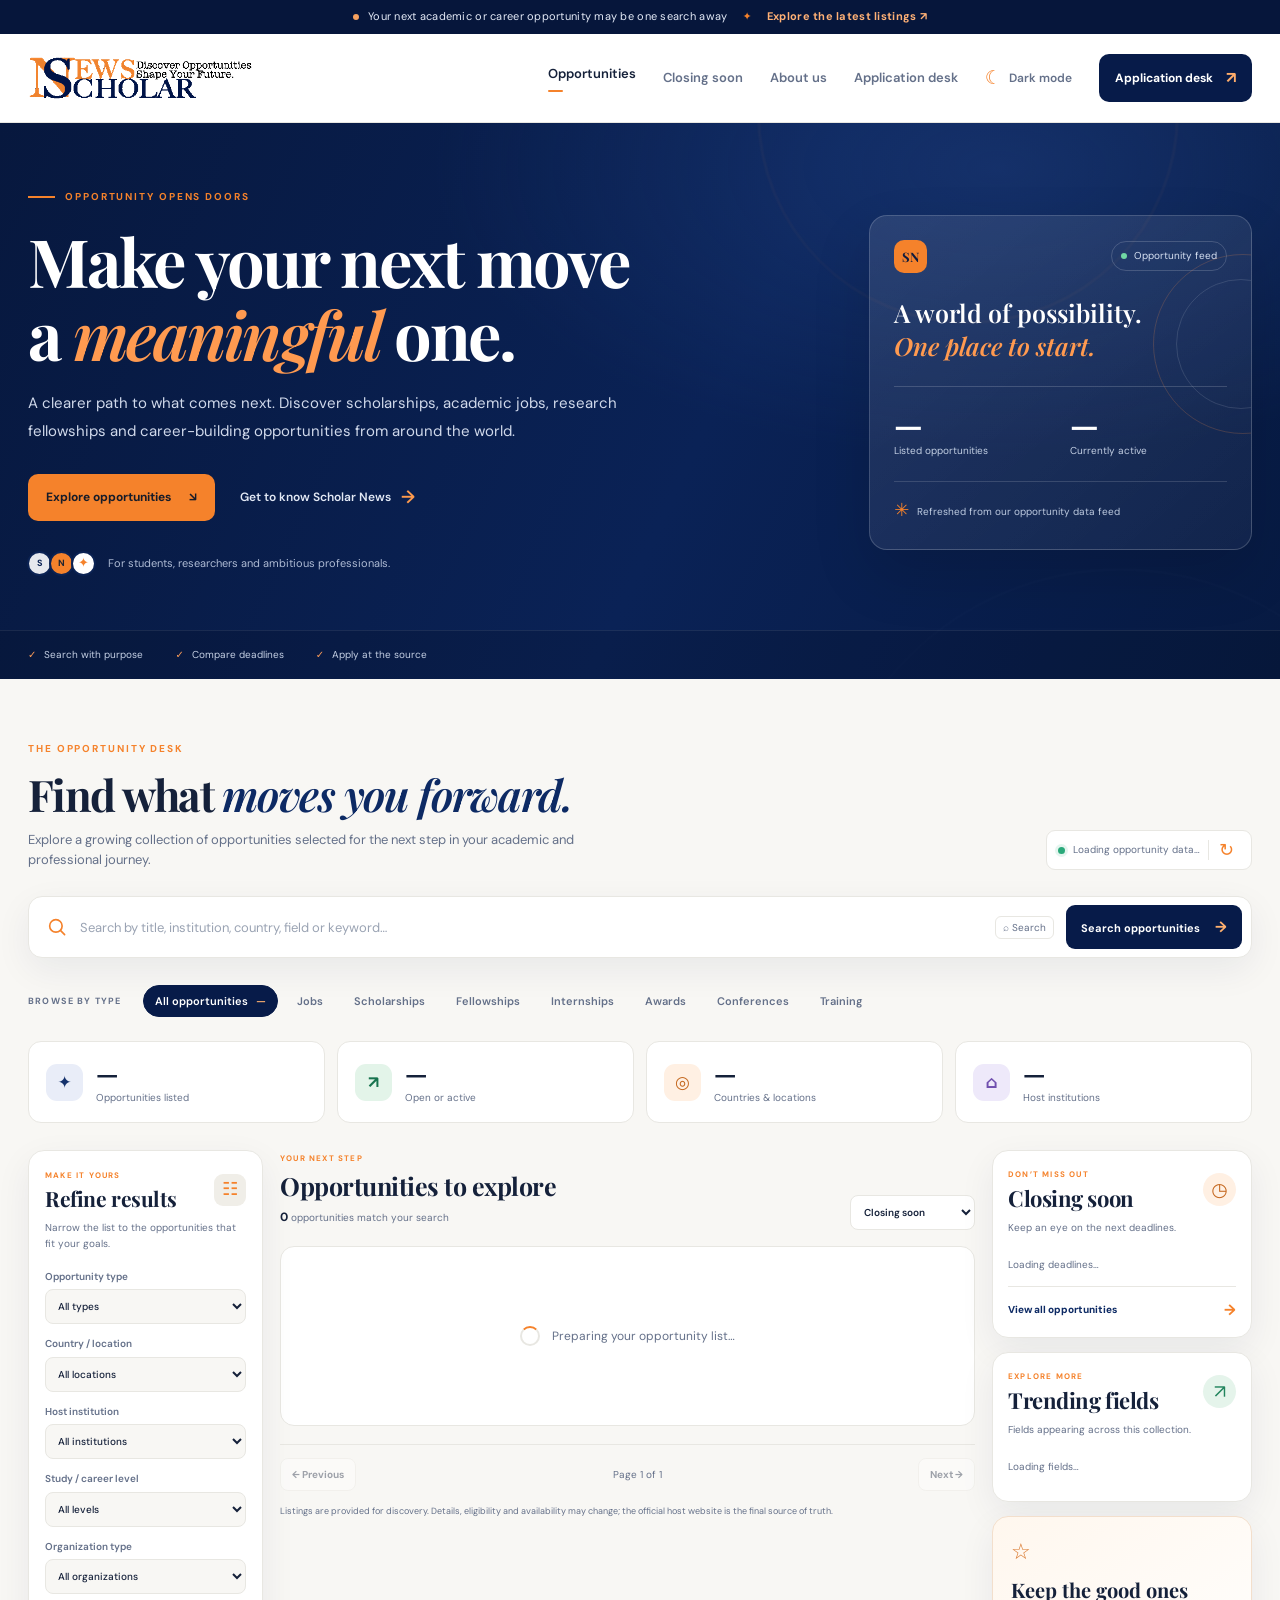
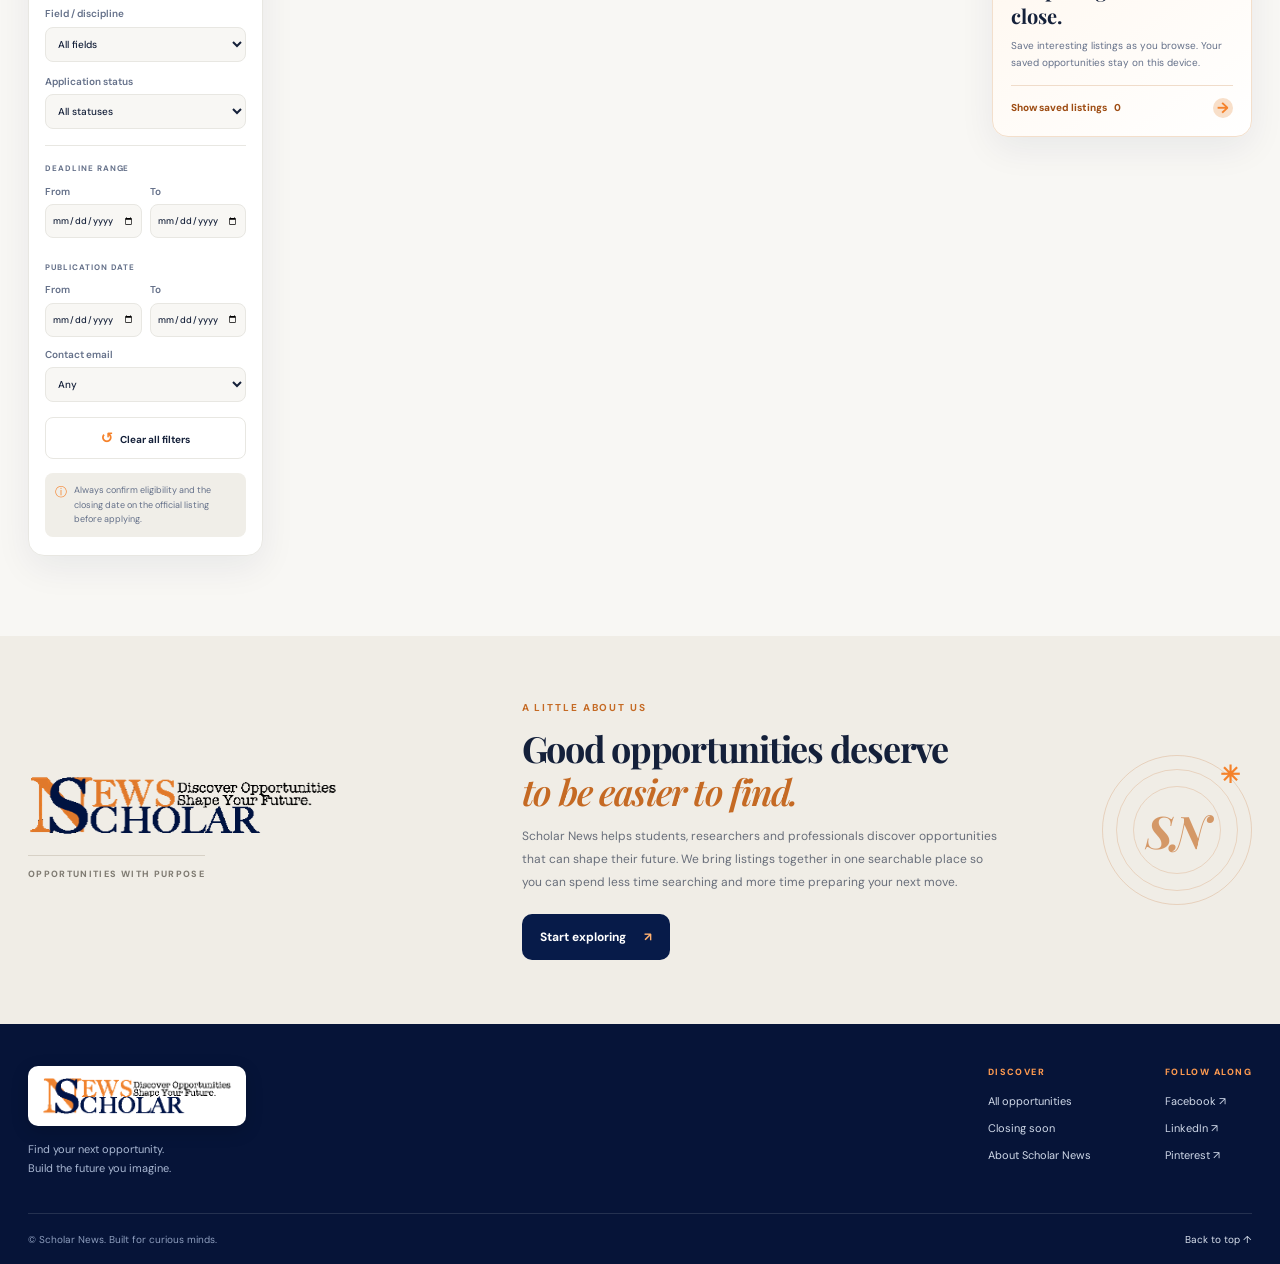
==== commit 4fc0a6e1: "Load refreshed opportunity HTML renderer" ====
--- a/index.html
+++ b/index.html
@@ -78,6 +78,6 @@
   </main>
   <footer class="site-footer"><div class="shell footer-main"><div class="footer-brand"><a href="#top"><img src="./SNLogo2.png" alt="Scholar News" width="400" height="79" loading="lazy"></a><p>Find your next opportunity.<br>Build the future you imagine.</p></div><div class="footer-links"><div><span class="footer-heading">DISCOVER</span><a href="#opportunities">All opportunities</a><a href="#deadlineRadar">Closing soon</a><a href="#about">About Scholar News</a></div><div><span class="footer-heading">FOLLOW ALONG</span><a href="https://web.facebook.com/ScholarNewsSN" target="_blank" rel="noopener">Facebook ↗</a><a href="https://linkedin.com/in/scholarnews" target="_blank" rel="noopener">LinkedIn ↗</a><a href="https://www.pinterest.com/scholar_news" target="_blank" rel="noopener">Pinterest ↗</a></div></div></div><div class="shell footer-bottom"><span>© <span id="currentYear"></span> Scholar News. Built for curious minds.</span><a href="#top">Back to top ↑</a></div></footer>
   <div class="detail-overlay hidden" id="detailPanel" role="dialog" aria-modal="true" aria-labelledby="detailTitle"><div class="detail-modal"><button class="detail-close" id="detailClose" type="button" aria-label="Close details">×</button><div class="detail-modal-kicker"><span class="detail-dot"></span> OPPORTUNITY DETAILS</div><h2 id="detailTitle">Opportunity title</h2><p class="detail-subtitle" id="detailSub"></p><div id="detailBody"></div></div></div><div class="toast-region" id="toastRegion" aria-live="polite" aria-atomic="true"></div>
-  <script src="./premium-v20261010-applicationdesk.js" defer></script>
+  <script src="./premium-v20261011-applicationdesk.js" defer></script>
 </body>
 </html>
